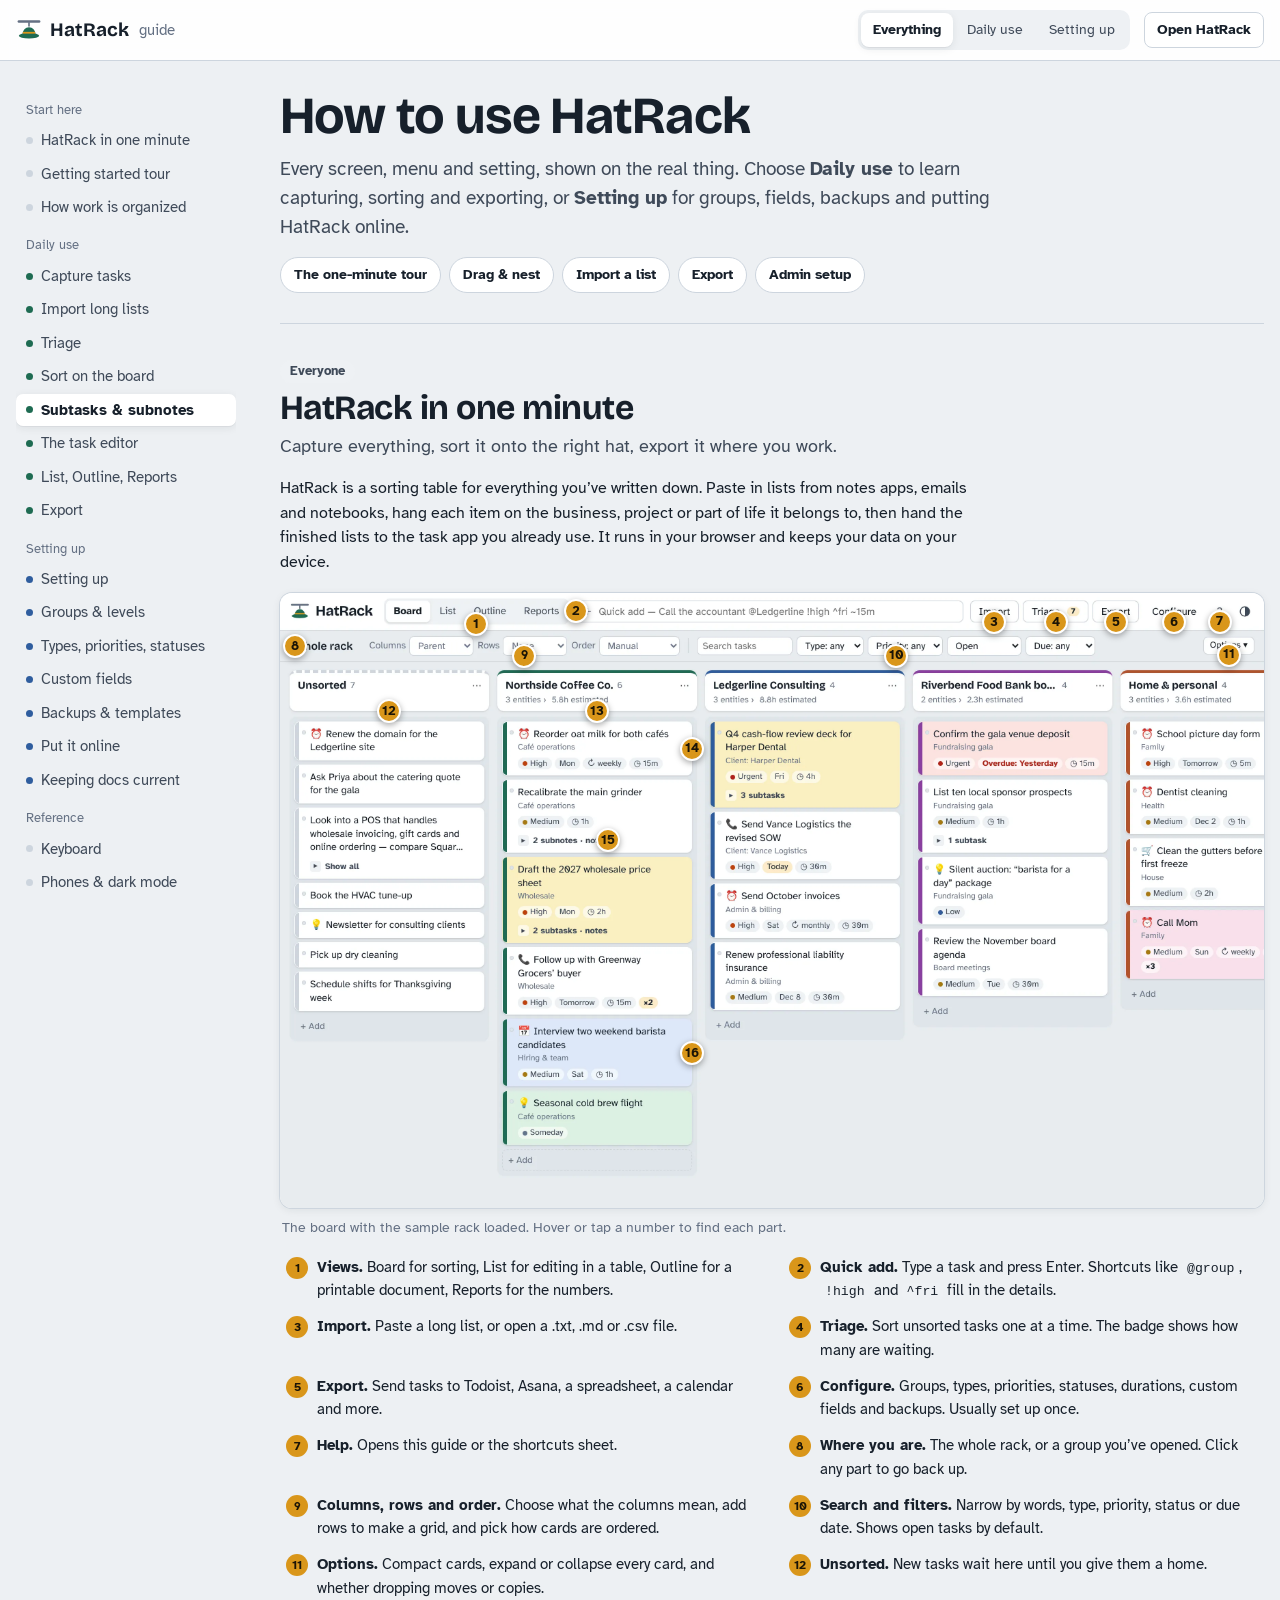
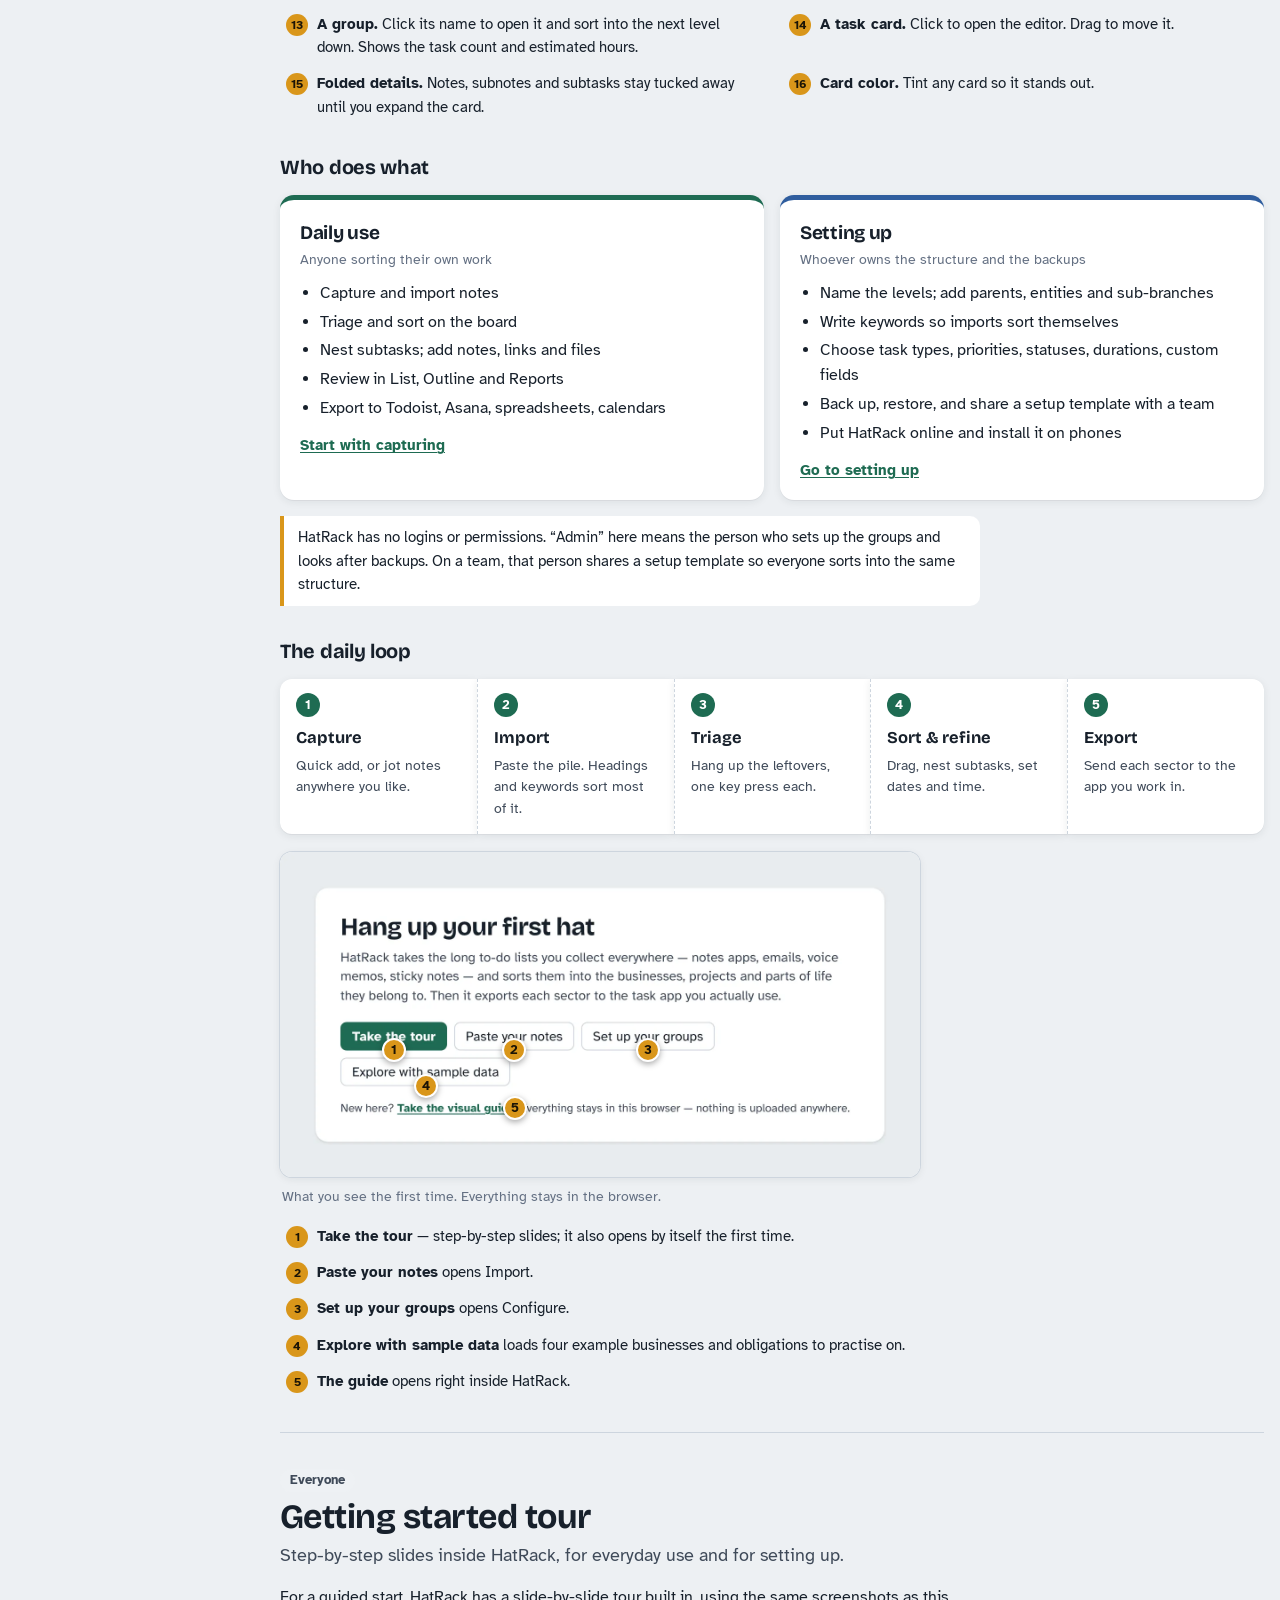
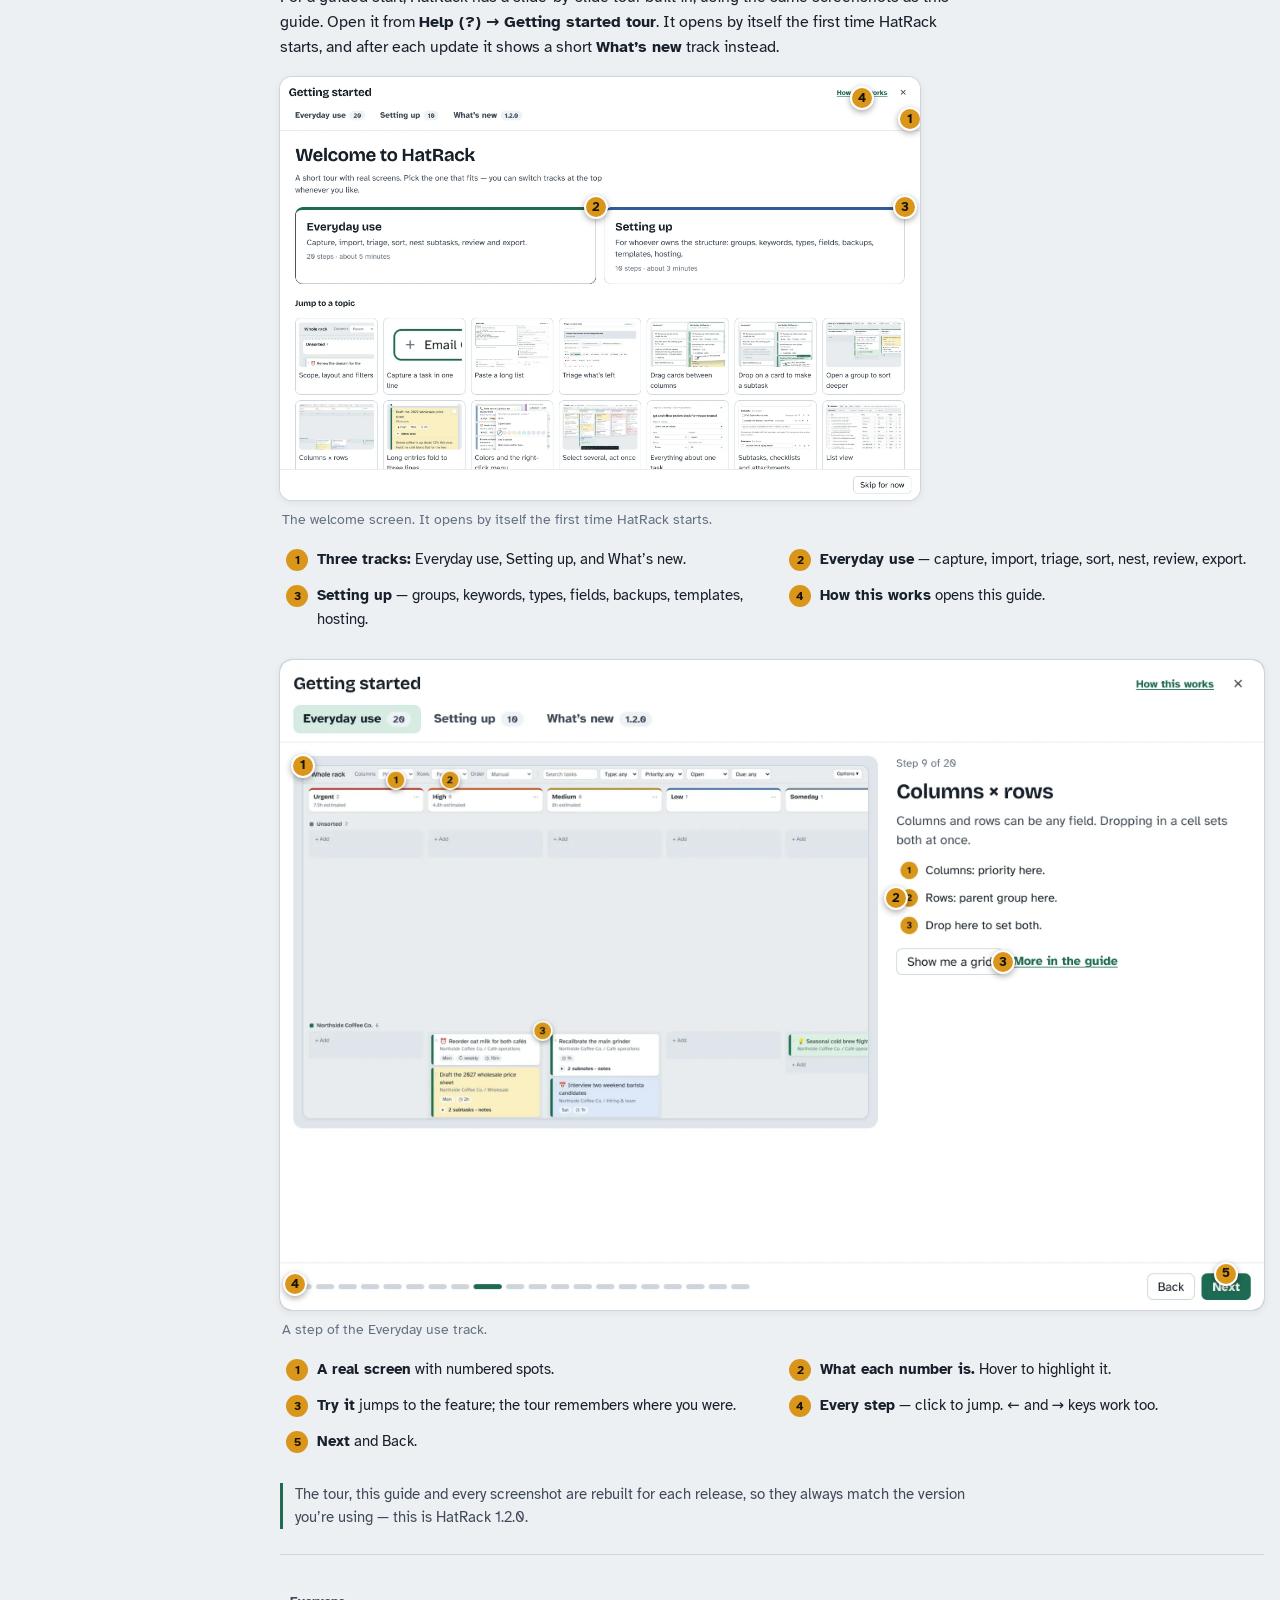
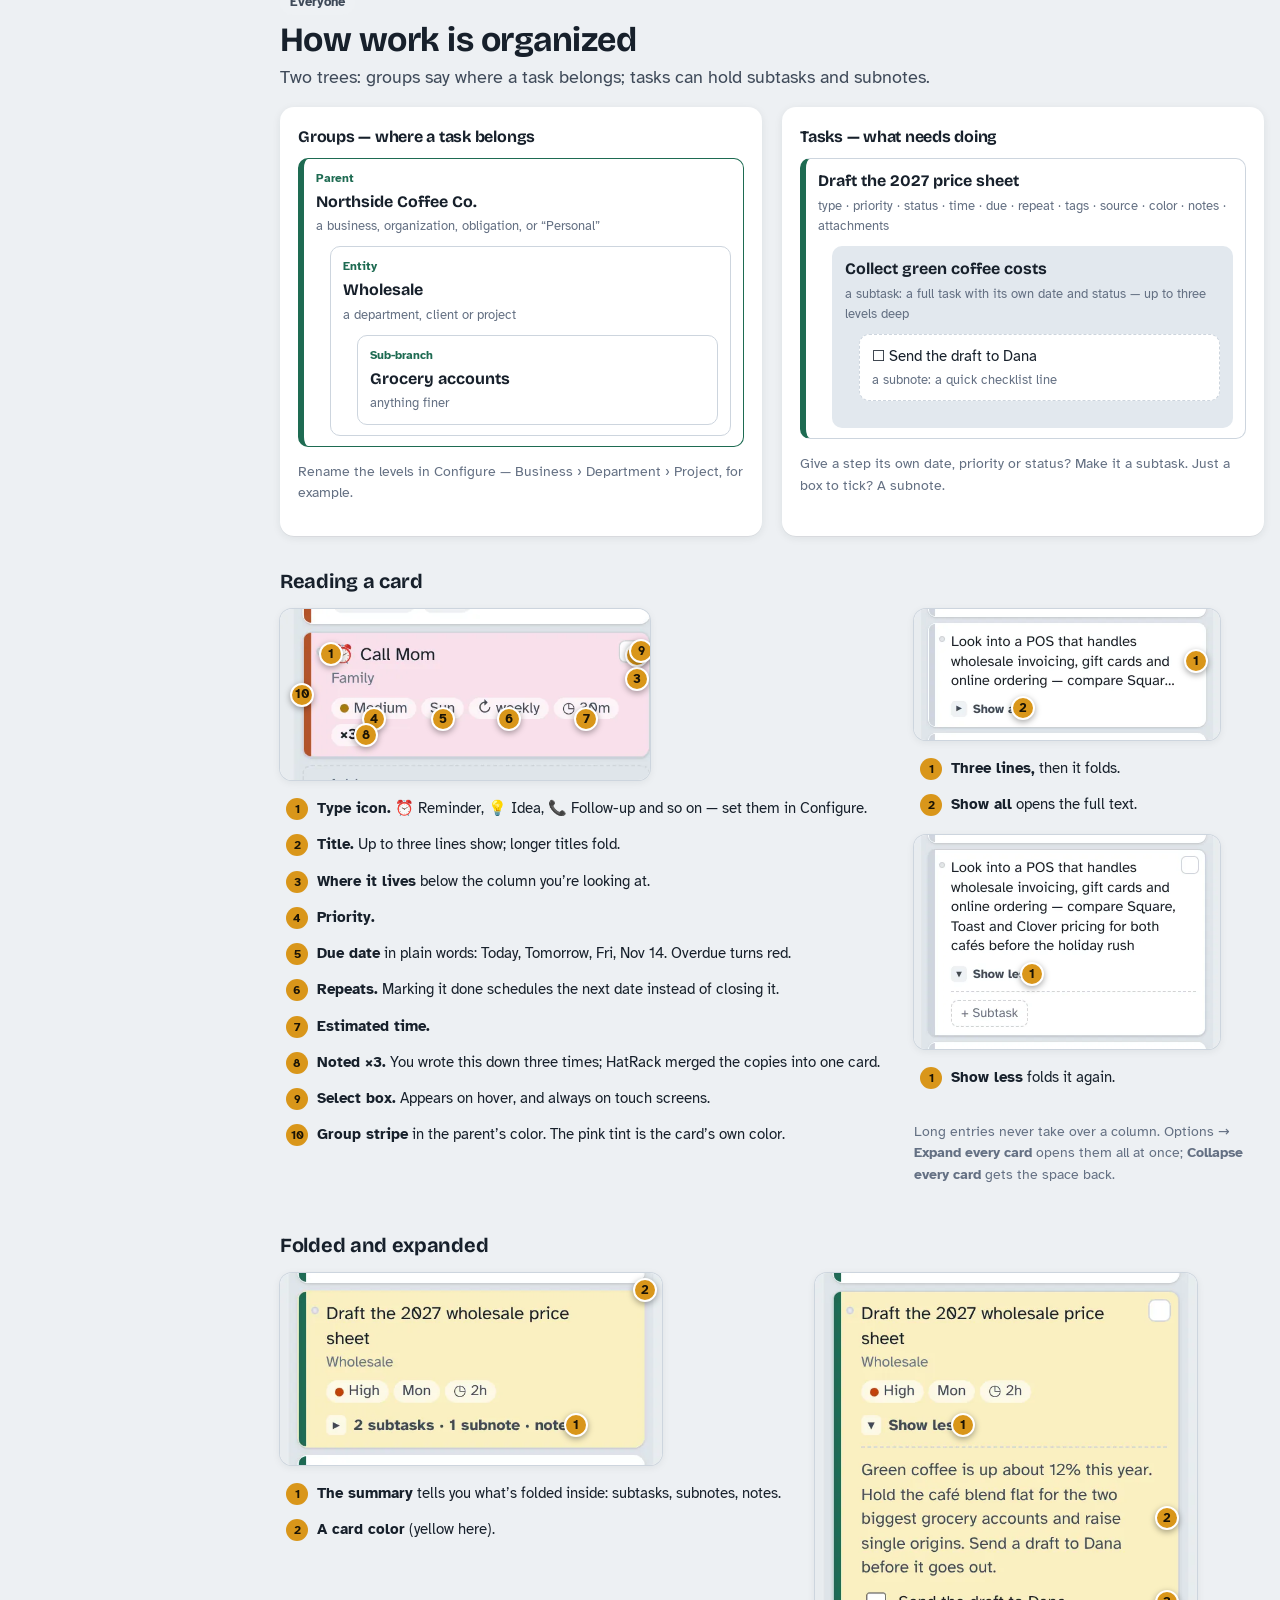
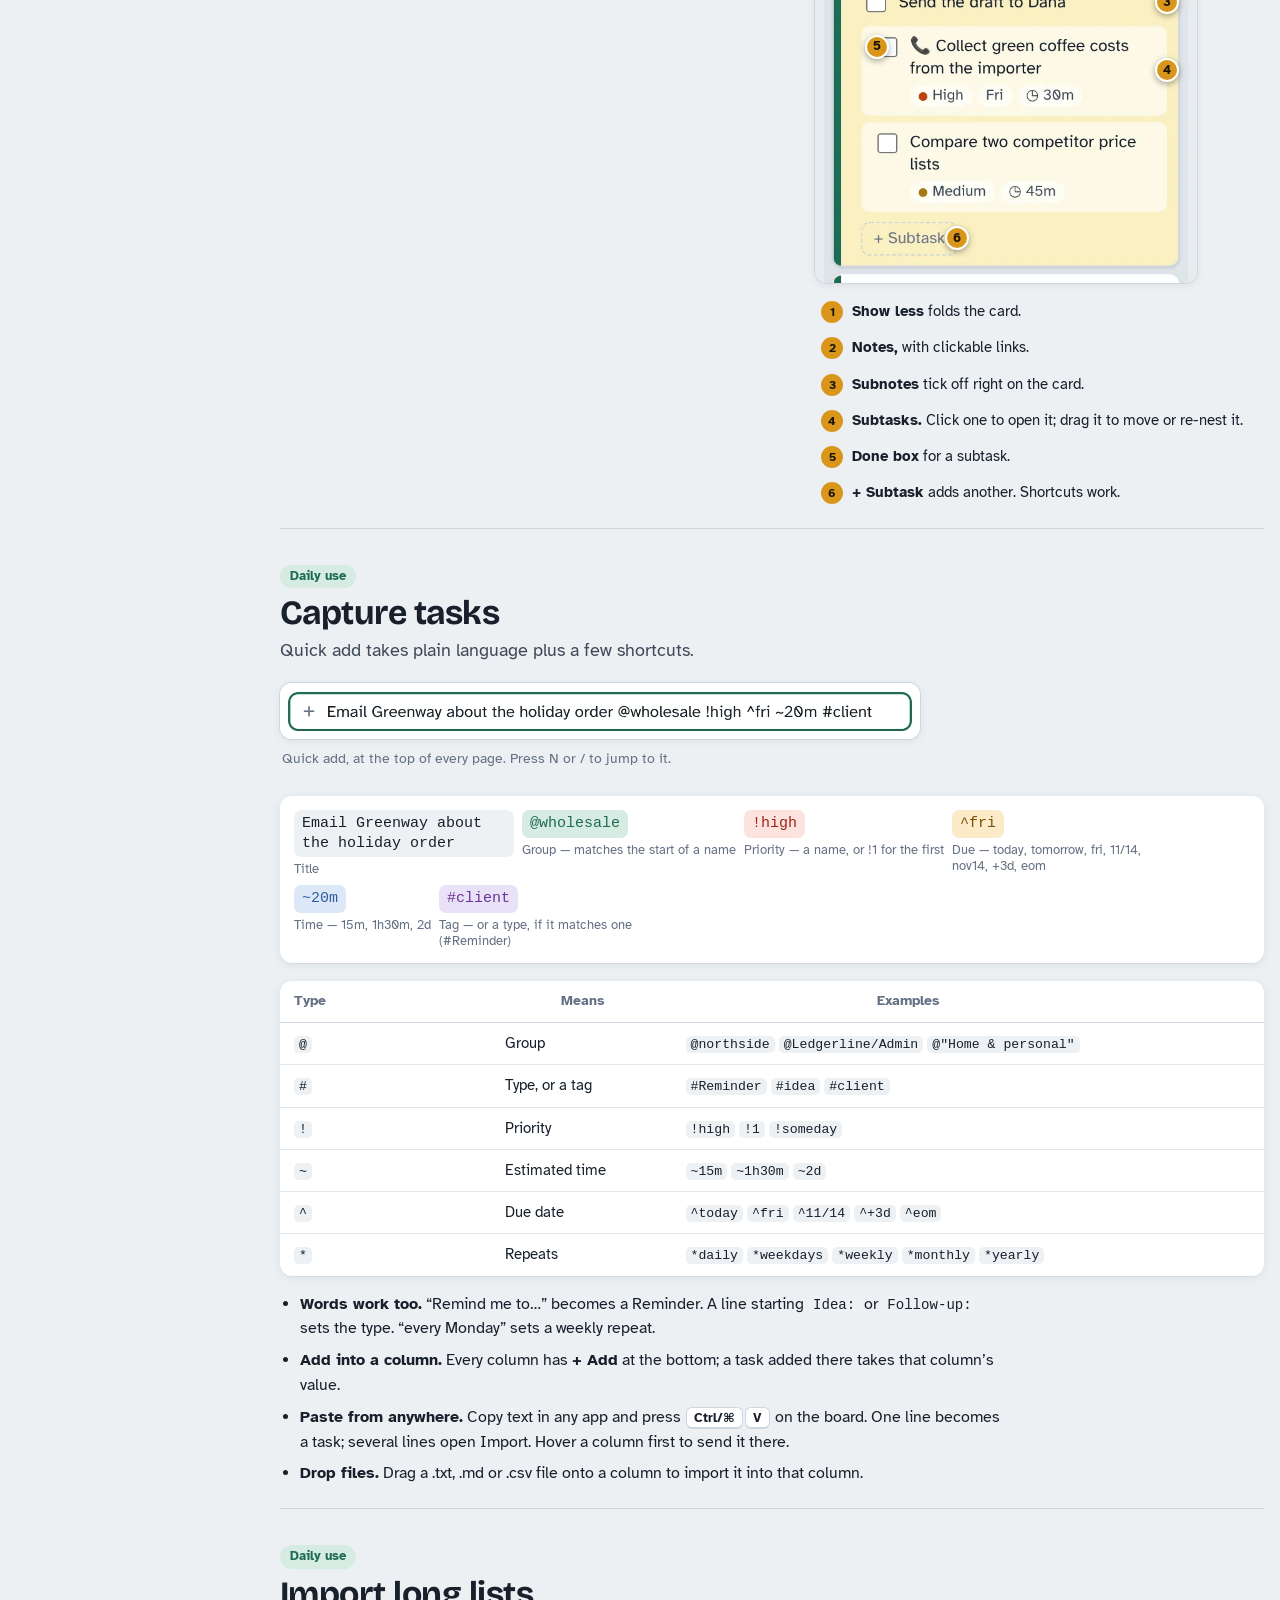
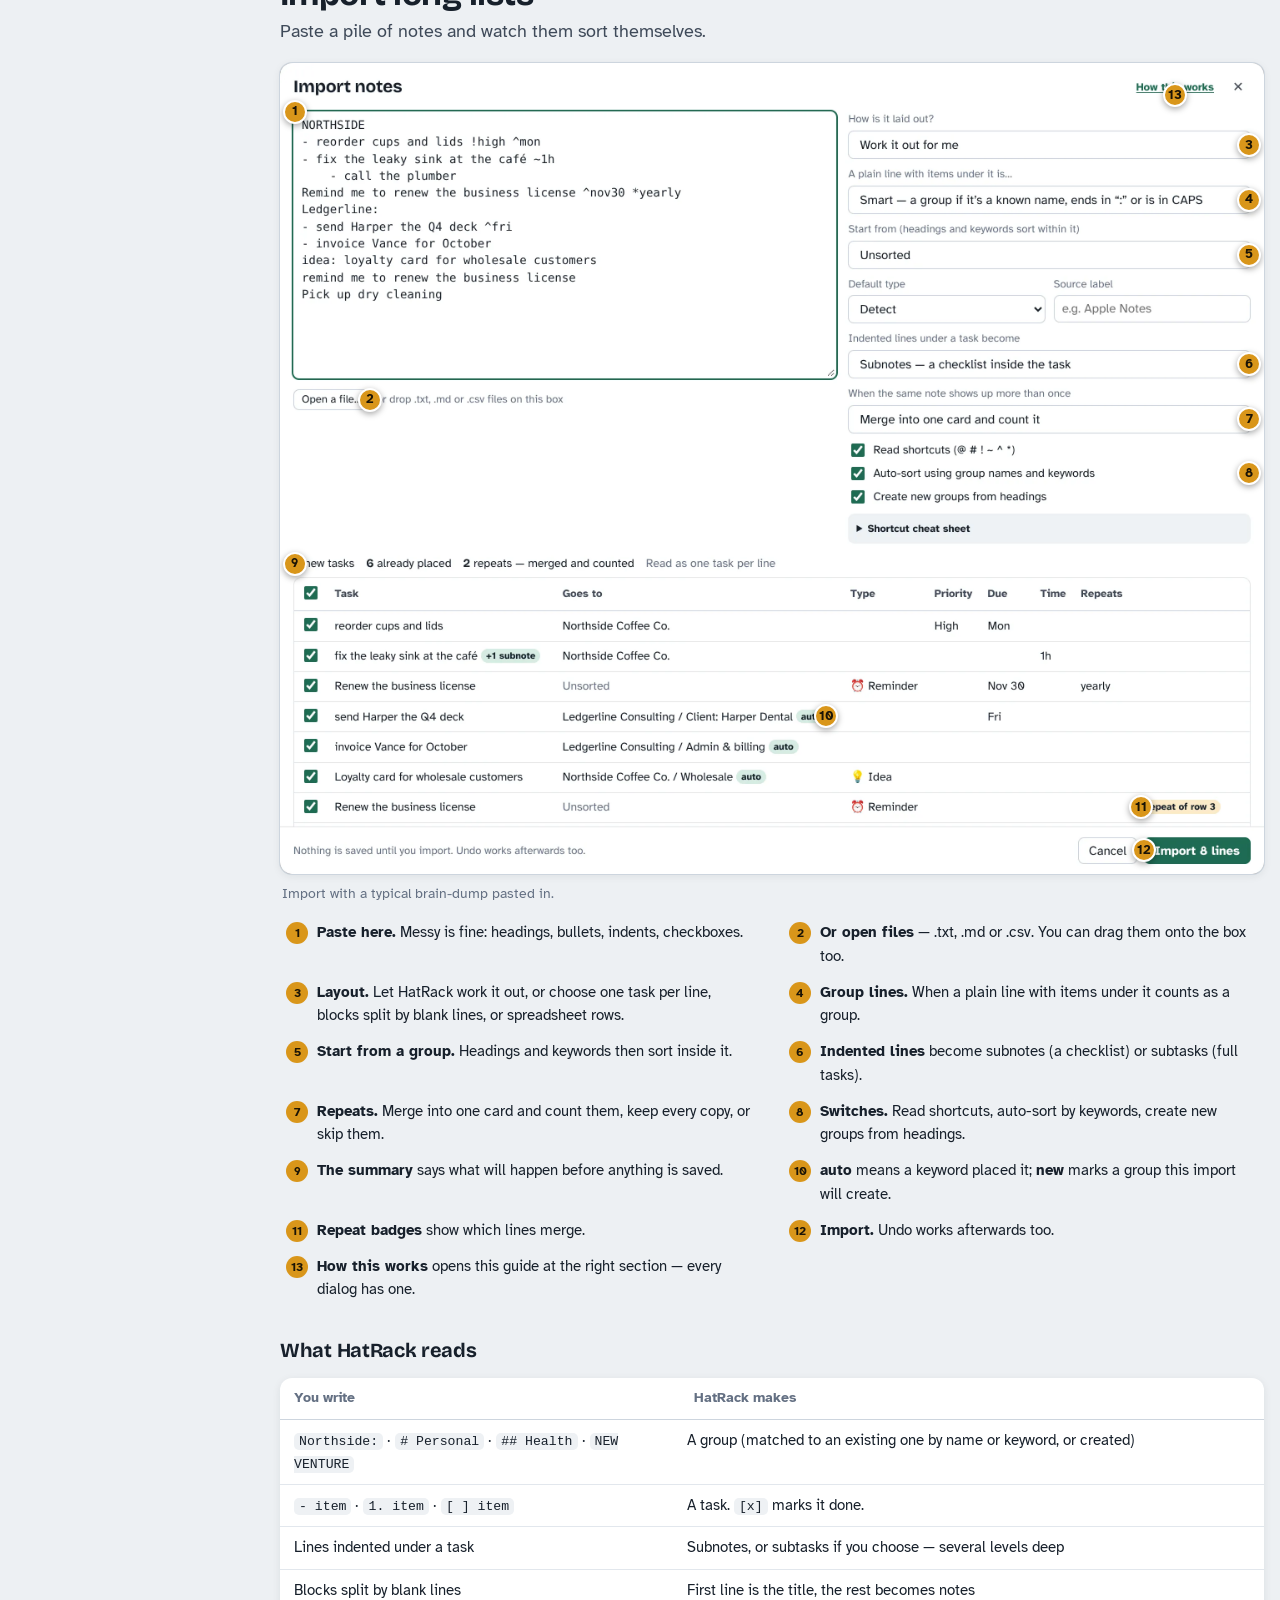
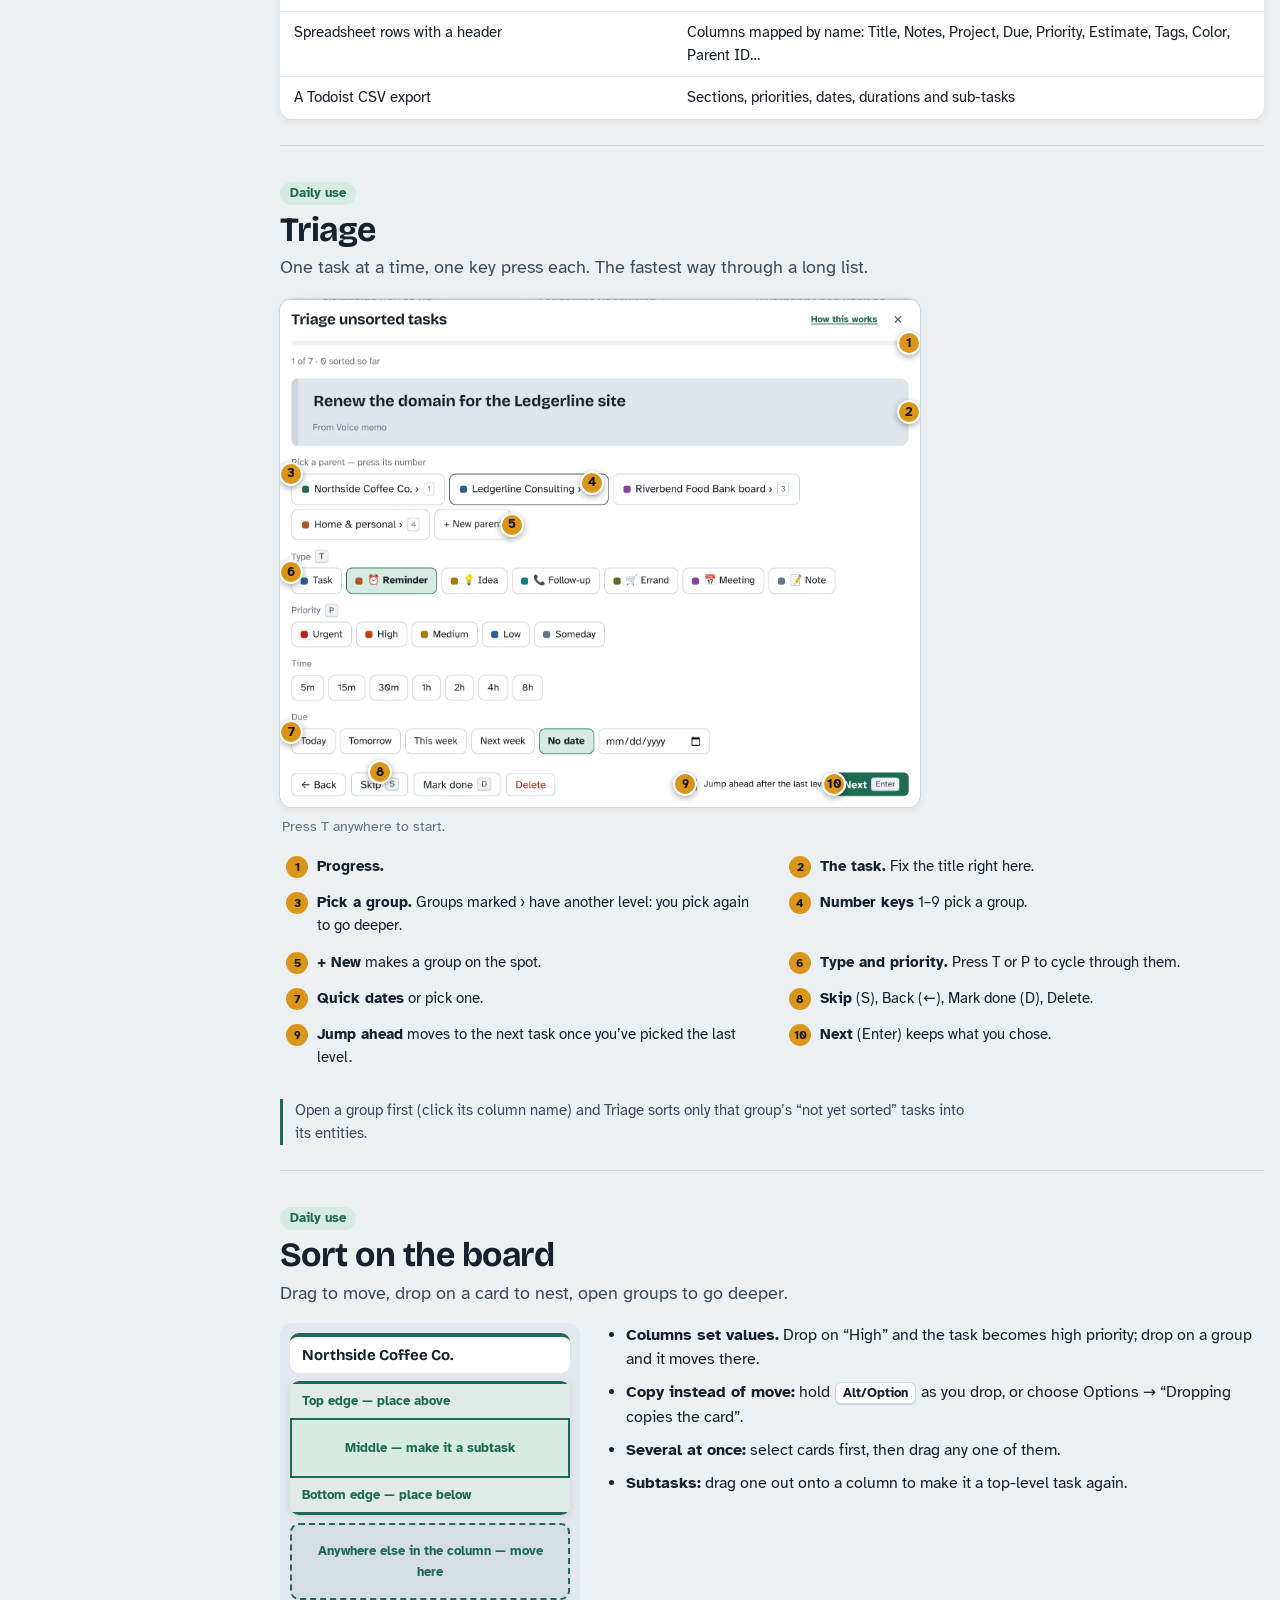
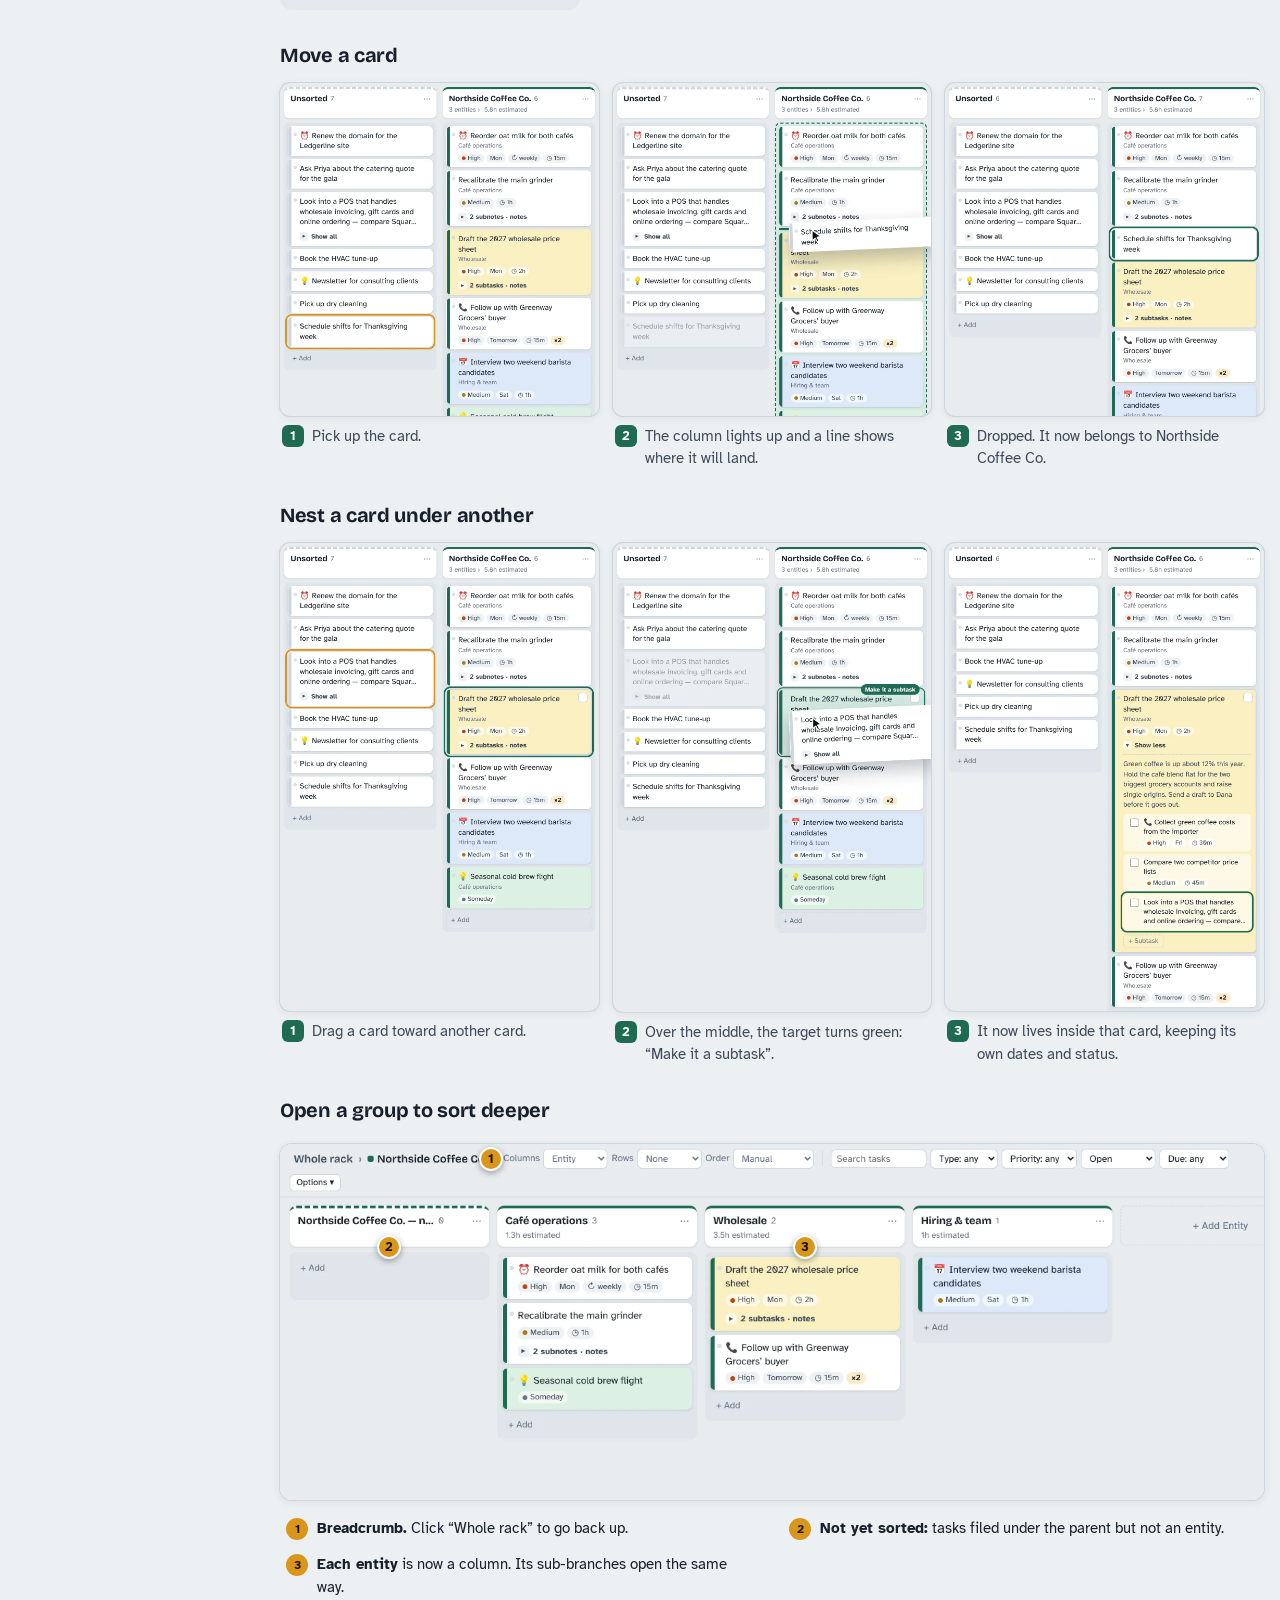
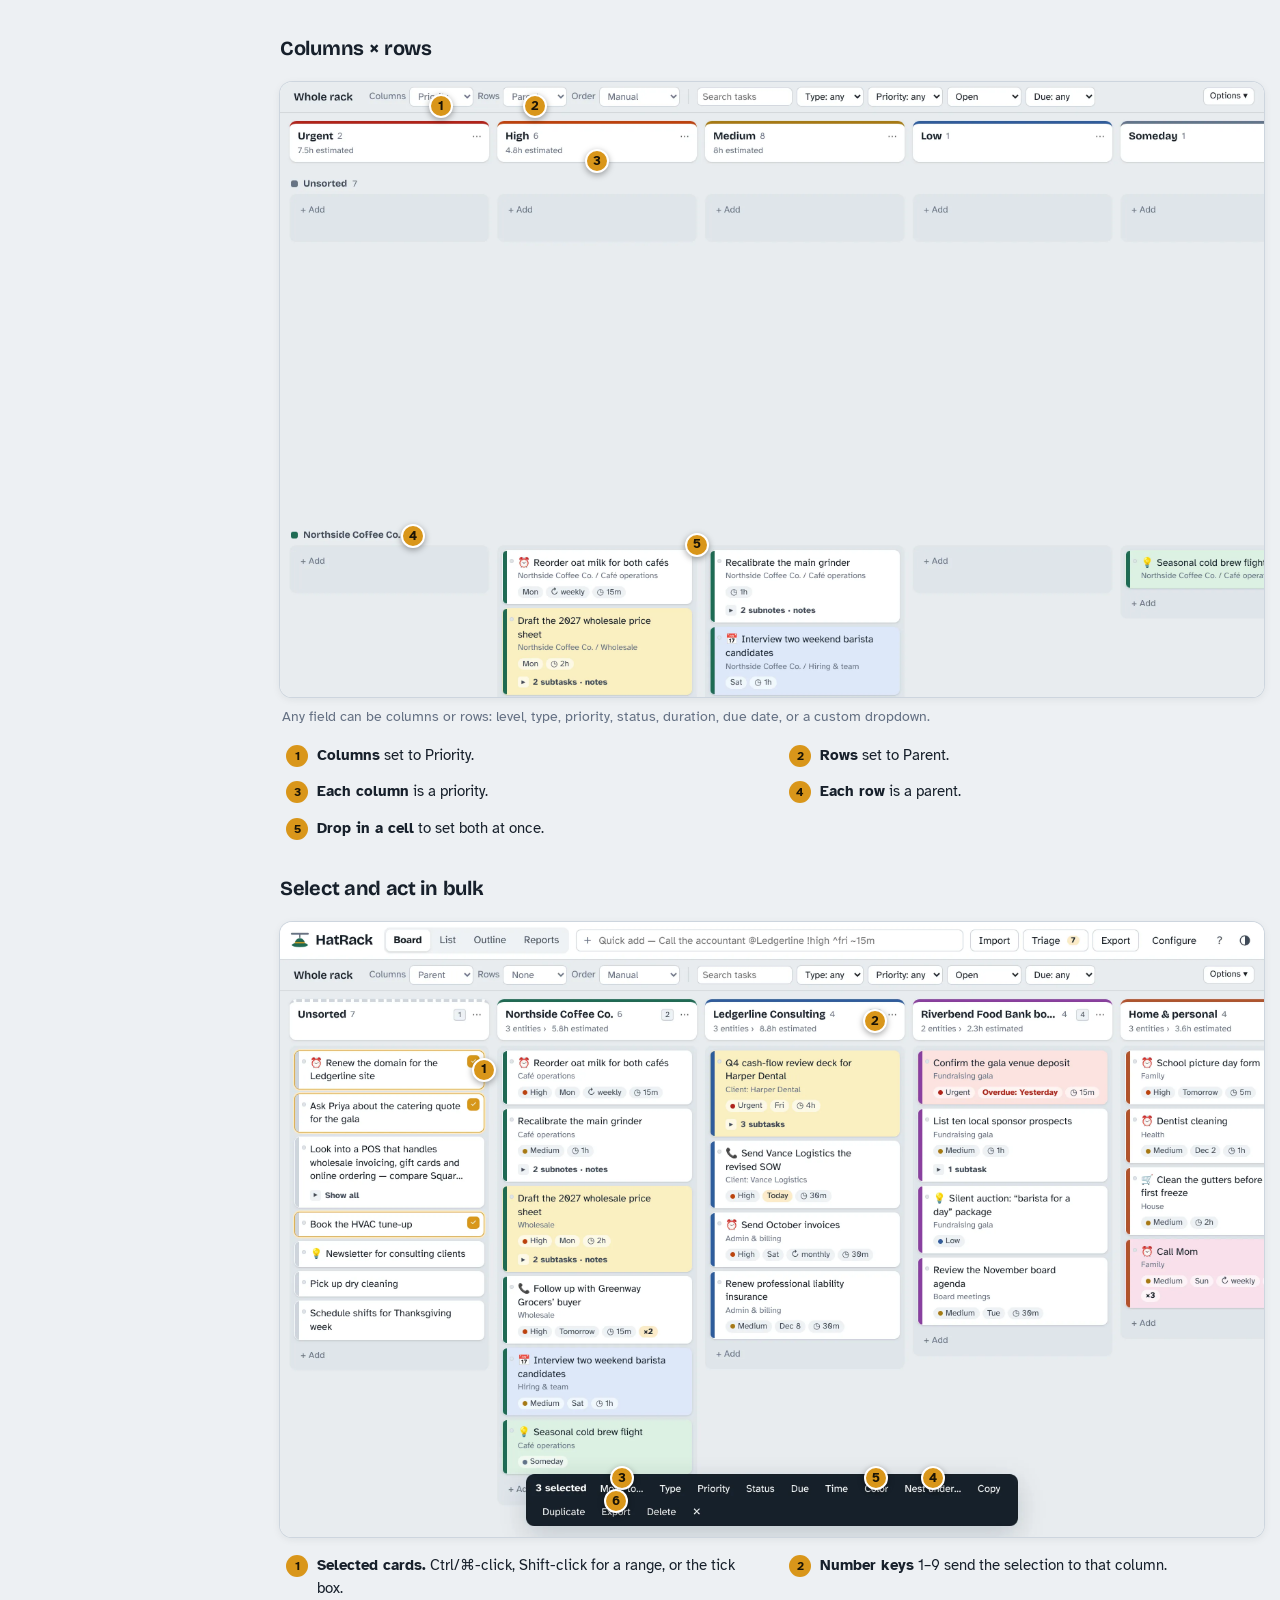
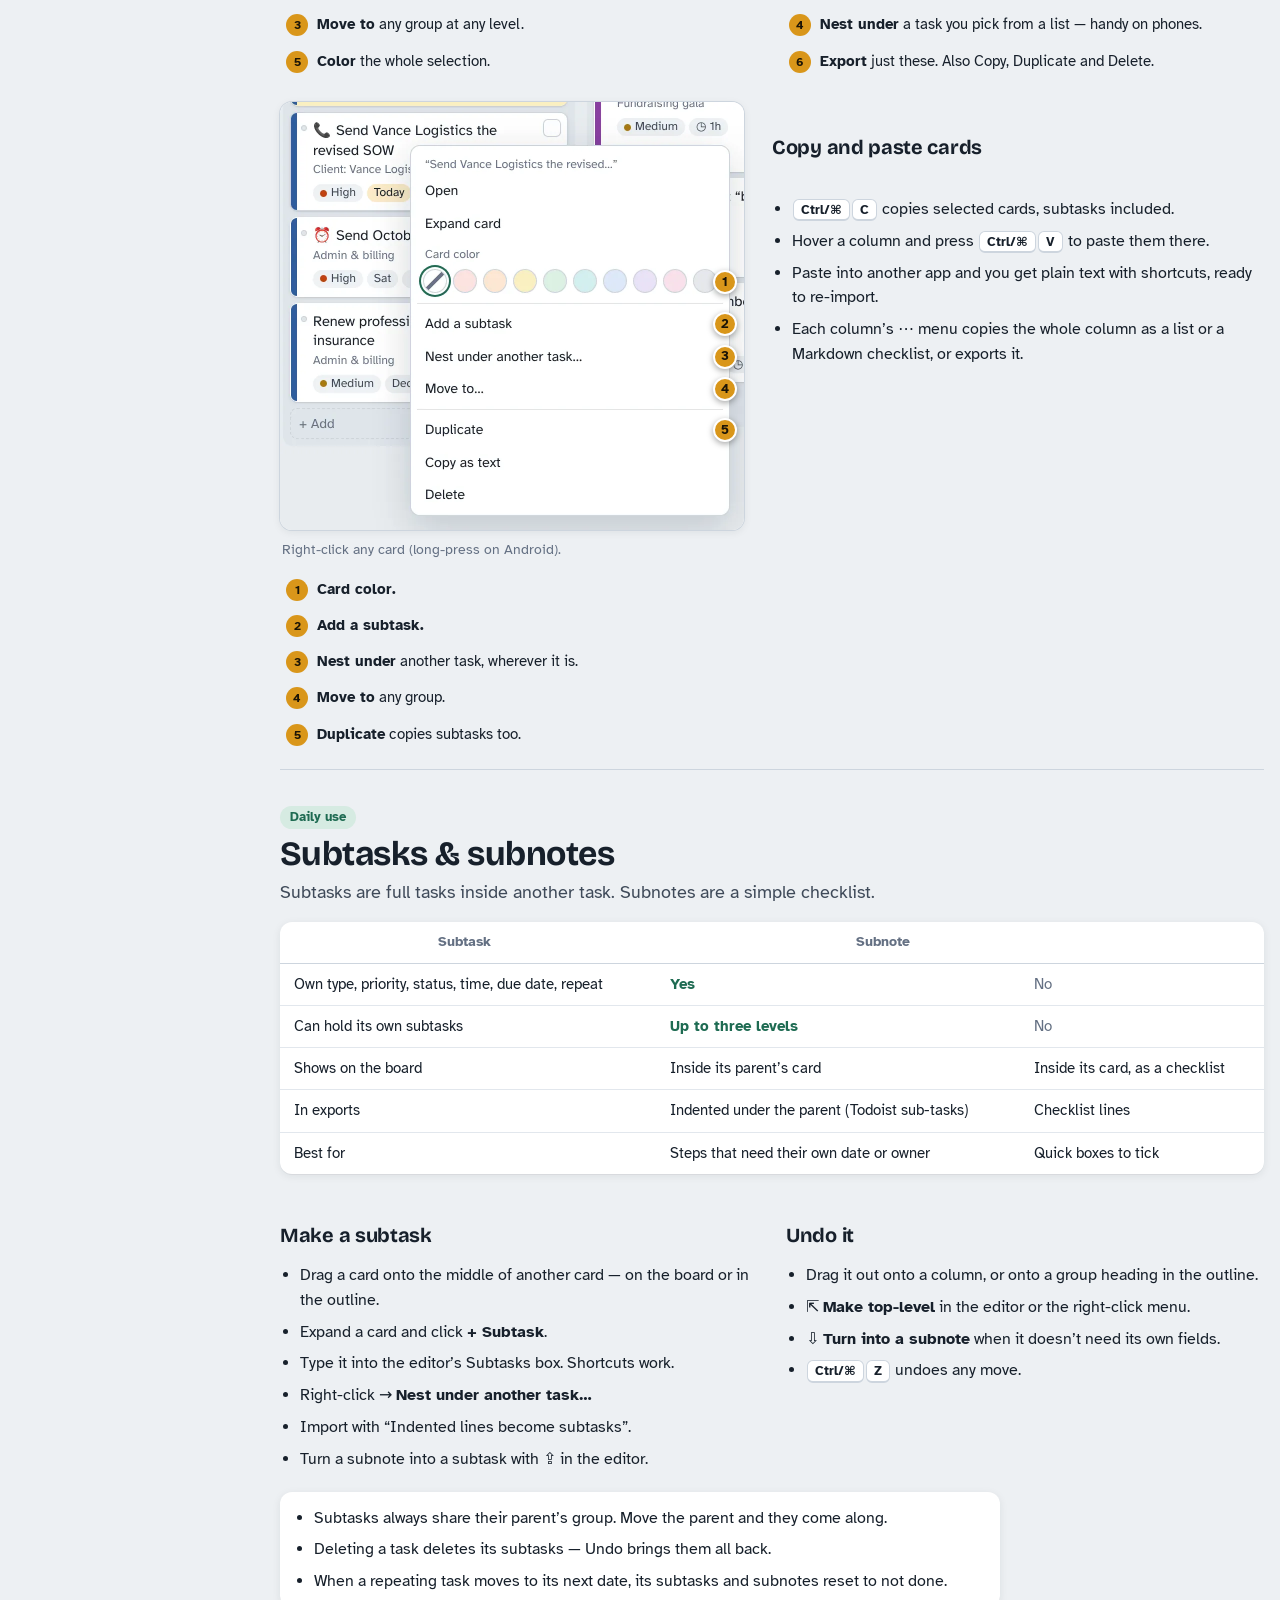
==== guide.html @ 50a28d13 "HatRack 1.2.0 — visual task sorter with built-in tour and guide Single-file app (index.html), illust" ====
<!doctype html>
<html lang="en"><head><meta charset="utf-8"><meta name="viewport" content="width=device-width, initial-scale=1, viewport-fit=cover">
<title>HatRack Guide</title><meta name="description" content="Illustrated guide to HatRack: capturing, importing, sorting, nesting subtasks, exporting, and setting up groups, fields and backups.">
<link rel="icon" href="apple-touch-icon.png"><link rel="apple-touch-icon" href="apple-touch-icon.png"><link rel="preconnect" href="https://fonts.googleapis.com"><link rel="preconnect" href="https://fonts.gstatic.com" crossorigin><link rel="stylesheet" href="https://fonts.googleapis.com/css2?family=Atkinson+Hyperlegible:wght@400;700&family=Bricolage+Grotesque:opsz,wght@12..96,600;12..96,700&display=swap">
<style>
:root{
  --bg:#EDF0F3; --surface:#FFFFFF; --chip:#EEF1F4; --panel:#E2E8EE;
  --ink:#17202B; --ink2:#3F4A59; --muted:#647083; --line:#CDD5DE; --line2:#E2E7ED;
  --accent:#1E6B52; --accent-soft:#D6EBE2; --accent-ink:#FFFFFF;
  --pin:#D9961A; --pin-ink:#1B1406; --pin-soft:#FBEBC8;
  --admin:#2F5D9E; --admin-soft:#DCE8F8; --warn-soft:#FBEBC8;
  --shadow:0 1px 0 rgba(23,32,43,.05),0 2px 8px rgba(23,32,43,.08);
  --font-ui:"Atkinson Hyperlegible",system-ui,-apple-system,"Segoe UI",Roboto,sans-serif;
  --font-display:"Bricolage Grotesque","Atkinson Hyperlegible",system-ui,sans-serif;
}
@media (prefers-color-scheme:dark){:root:not([data-theme="light"]){
  --bg:#10151B; --surface:#1A222B; --chip:#25303B; --panel:#212B35;
  --ink:#E5EAF0; --ink2:#B9C3CF; --muted:#8E9AAA; --line:#2E3A47; --line2:#26313C;
  --accent:#47B08A; --accent-soft:#173A2E; --accent-ink:#0B1A14;
  --pin:#E7B040; --pin-ink:#1B1406; --pin-soft:#3A2F14;
  --admin:#7FA8E6; --admin-soft:#1A2B40; --warn-soft:#3A2F14;
  --shadow:0 1px 0 rgba(0,0,0,.3),0 2px 10px rgba(0,0,0,.35); color-scheme:dark}}
:root[data-theme="dark"]{
  --bg:#10151B; --surface:#1A222B; --chip:#25303B; --panel:#212B35;
  --ink:#E5EAF0; --ink2:#B9C3CF; --muted:#8E9AAA; --line:#2E3A47; --line2:#26313C;
  --accent:#47B08A; --accent-soft:#173A2E; --accent-ink:#0B1A14;
  --pin:#E7B040; --pin-ink:#1B1406; --pin-soft:#3A2F14;
  --admin:#7FA8E6; --admin-soft:#1A2B40; --warn-soft:#3A2F14;
  --shadow:0 1px 0 rgba(0,0,0,.3),0 2px 10px rgba(0,0,0,.35); color-scheme:dark}
*,*::before,*::after{box-sizing:border-box}
html{scroll-behavior:smooth;scroll-padding-top:76px}
@media (prefers-reduced-motion:reduce){html{scroll-behavior:auto}*{transition:none!important}}
body{margin:0;background:var(--bg);color:var(--ink);font:16px/1.55 var(--font-ui);-webkit-font-smoothing:antialiased}
a{color:var(--accent);text-underline-offset:2px}
code{font:.88em/1.3 ui-monospace,SFMono-Regular,Menlo,Consolas,monospace;background:var(--chip);border-radius:5px;padding:1px 5px}
kbd{display:inline-block;font:600 12.5px/1 var(--font-ui);padding:4px 7px 3px;border:1px solid var(--line);border-bottom-width:2px;border-radius:6px;background:var(--surface);color:var(--ink);margin:0 1px;white-space:nowrap}
h1,h2,h3,h4{font-family:var(--font-display);letter-spacing:-.015em;text-wrap:balance;margin:0}
.muted{color:var(--muted)} .sm{font-size:14px}
/* header */
.top{position:sticky;top:env(safe-area-inset-top,0px);z-index:20;background:color-mix(in srgb,var(--surface) 92%,transparent);backdrop-filter:blur(8px);border-bottom:1px solid var(--line)}
body::before{content:"";position:fixed;inset:0 0 auto;height:env(safe-area-inset-top,0px);z-index:21;background:var(--surface)}
.top-in{max-width:1280px;margin:0 auto;display:flex;align-items:center;gap:14px;flex-wrap:wrap;padding-block:10px;padding-left:max(16px,env(safe-area-inset-left,0px));padding-right:max(16px,env(safe-area-inset-right,0px))}
.brand{display:flex;align-items:center;gap:8px;font:700 19px/1 var(--font-display);color:var(--ink);text-decoration:none}
.brand small{font:400 15px var(--font-ui);color:var(--muted);margin-left:2px}
.seg{display:inline-flex;background:var(--chip);border-radius:10px;padding:3px;gap:2px;margin-left:auto}
.seg button{border:0;background:transparent;font:inherit;font-size:14px;padding:6px 12px;border-radius:8px;color:var(--ink2);cursor:pointer}
.seg button[aria-pressed="true"]{background:var(--surface);color:var(--ink);font-weight:700;box-shadow:var(--shadow)}
.open-app{font-size:14px;font-weight:700;text-decoration:none;border:1px solid var(--line);border-radius:8px;padding:6px 12px;background:var(--surface);color:var(--ink)}
body.embed .open-app{display:none}
/* layout */
.wrap{max-width:1280px;margin:0 auto;display:grid;grid-template-columns:220px minmax(0,1fr);gap:44px;padding-block:28px 80px;padding-left:max(16px,env(safe-area-inset-left,0px));padding-right:max(16px,env(safe-area-inset-right,0px))}
nav.toc{position:sticky;top:84px;align-self:start;max-height:calc(100vh - 100px);overflow:auto;font-size:14.5px}
nav.toc ol{list-style:none;margin:0;padding:0;display:flex;flex-direction:column;gap:1px}
nav.toc a{display:flex;gap:8px;align-items:center;padding:5px 10px;border-radius:7px;color:var(--ink2);text-decoration:none}
nav.toc a:hover{background:var(--chip);color:var(--ink)}
nav.toc a.on{background:var(--surface);color:var(--ink);font-weight:700;box-shadow:var(--shadow)}
nav.toc .dot{width:7px;height:7px;border-radius:50%;background:var(--line);flex:none}
nav.toc [data-role="user"] .dot{background:var(--accent)} nav.toc [data-role="admin"] .dot{background:var(--admin)}
nav.toc .grp{font-size:12.5px;color:var(--muted);padding:12px 10px 3px}
.toc-m{display:none}
main{min-width:0}
.hero{margin:0 0 30px}
.hero h1{font-size:clamp(34px,5vw,52px);line-height:1.05;margin:0 0 12px}
.hero p{font-size:18.5px;color:var(--ink2);max-width:62ch;margin:0 0 16px}
.jump{display:flex;flex-wrap:wrap;gap:8px}
.jump a{font-size:14px;font-weight:700;text-decoration:none;background:var(--surface);border:1px solid var(--line);border-radius:999px;padding:6px 13px;color:var(--ink)}
.jump a:hover{border-color:var(--accent)}
/* sections */
.sec{padding:34px 0 10px;border-top:1px solid var(--line)}
.sec-h{margin-bottom:16px}
.sec h2{font-size:clamp(26px,3.2vw,34px);line-height:1.1;margin:6px 0 6px}
.sec h3{font-size:20px;margin:30px 0 12px}
.sec h4{font-size:16px;margin:0 0 8px}
.lede{font-size:17.5px;color:var(--ink2);margin:0;max-width:62ch}
.sec>p,.stack>p,.sec .note,.tip-line{max-width:70ch}
.role-tag{display:inline-block;font-size:12.5px;font-weight:700;border-radius:999px;padding:2px 10px}
.role-tag.user{background:var(--accent-soft);color:var(--accent)} .role-tag.admin{background:var(--admin-soft);color:var(--admin)} .role-tag.all{background:var(--chip);color:var(--ink2)}
body[data-role="user"] [data-role="admin"],body[data-role="admin"] [data-role="user"]{display:none!important}
/* annotated screenshot */
.shot{margin:18px 0 26px}
.frame{position:relative;width:100%;border-radius:12px;overflow:hidden;box-shadow:0 0 0 1px var(--line),var(--shadow);background:var(--surface);cursor:zoom-in}
.frame img{display:block;width:100%;height:auto}
.pin{position:absolute;transform:translate(-50%,-50%);width:24px;height:24px;border-radius:50%;border:2px solid #fff;background:var(--pin);color:var(--pin-ink);font:700 12.5px/1 var(--font-ui);display:grid;place-items:center;padding:0;cursor:pointer;box-shadow:0 2px 6px rgba(0,0,0,.35);transition:transform .12s;z-index:2}
.pin.on,.pin:hover,.pin:focus-visible{transform:translate(-50%,-50%) scale(1.25);z-index:3;outline:none}
.hlbox{position:absolute;border:2.5px solid var(--pin);border-radius:6px;background:rgba(217,150,26,.12);opacity:0;transition:opacity .12s;pointer-events:none;z-index:1}
.hlbox.on{opacity:1}
.shot figcaption{font-size:14px;color:var(--muted);margin:9px 2px 0}
.legend{list-style:none;margin:14px 0 0;padding:0;display:grid;gap:7px 22px;font-size:15px}
.legend.c2{grid-template-columns:repeat(2,minmax(0,1fr))}
.legend li{display:flex;gap:9px;align-items:flex-start;padding:3px 6px;border-radius:8px;cursor:default}
.legend li.on{background:var(--pin-soft)}
.legend .num{flex:none;width:22px;height:22px;border-radius:50%;background:var(--pin);color:var(--pin-ink);font:700 12px/22px var(--font-ui);text-align:center;margin-top:1px}
.legend b{font-weight:700}
.shot.mid .frame{max-width:min(100%,640px)!important}
.shot.tiny{margin:0}
.shot.phone .frame{max-width:300px!important}
/* filmstrip */
.strip{list-style:none;margin:8px 0 18px;padding:0;display:grid;grid-template-columns:repeat(3,minmax(0,1fr));gap:14px}
.strip li{min-width:0}
.strip img{display:block;width:100%;height:auto;border-radius:10px;box-shadow:0 0 0 1px var(--line),var(--shadow);background:var(--surface);cursor:zoom-in}
.strip p{font-size:14.5px;margin:9px 2px 0;display:flex;gap:8px;align-items:flex-start;color:var(--ink2)}
.step{flex:none;width:22px;height:22px;border-radius:6px;background:var(--accent);color:var(--accent-ink);font:700 12.5px/22px var(--font-ui);text-align:center}
/* layout helpers */
.pair{display:grid;grid-template-columns:minmax(0,auto) minmax(0,1fr);gap:28px;align-items:start;margin:10px 0}
.pair.wide-left{grid-template-columns:minmax(0,520px) minmax(0,1fr)}
.pair .shot{margin:0}
.stack{display:flex;flex-direction:column;gap:14px;min-width:0}
.duo{display:flex;gap:16px;align-items:flex-start;flex-wrap:wrap}
.cols2{display:grid;grid-template-columns:1fr 1fr;gap:28px}
/* roles & loop */
.roles{display:grid;grid-template-columns:1fr 1fr;gap:16px}
.role{background:var(--surface);border-radius:14px;padding:18px 20px;box-shadow:var(--shadow);border-top:5px solid var(--accent)}
.role.admin{border-top-color:var(--admin)}
.role h4{font-size:19px;margin:0}
.role p{margin:2px 0 10px;font-size:14px}
.role ul{margin:0 0 12px;padding-left:20px;display:flex;flex-direction:column;gap:4px}
.go{font-weight:700;font-size:14.5px}
.note{background:var(--surface);border-left:4px solid var(--pin);border-radius:0 10px 10px 0;padding:10px 14px;font-size:15px;margin:16px 0}
.warn{background:var(--warn-soft);border-radius:10px;padding:12px 16px;font-size:15px;margin:18px 0}
.loop{list-style:none;counter-reset:s;margin:0 0 18px;padding:0;display:grid;grid-template-columns:repeat(5,minmax(0,1fr));gap:0}
.loop li{counter-increment:s;position:relative;background:var(--surface);padding:14px 14px 14px 16px;box-shadow:var(--shadow);display:flex;flex-direction:column;gap:4px}
.loop li:first-child{border-radius:12px 0 0 12px} .loop li:last-child{border-radius:0 12px 12px 0}
.loop li+li{border-left:1px dashed var(--line)}
.loop li::before{content:counter(s);width:24px;height:24px;border-radius:50%;background:var(--accent);color:var(--accent-ink);font:700 12.5px/24px var(--font-ui);text-align:center;margin-bottom:4px}
.loop b{font-family:var(--font-display);font-size:16.5px}
.loop span{font-size:14px;color:var(--ink2)}
/* concept tree */
.tree{display:grid;grid-template-columns:1fr 1fr;gap:20px;margin:6px 0 10px}
.tree-col{background:var(--surface);border-radius:14px;padding:18px;box-shadow:var(--shadow)}
.lvl,.node{border-radius:10px;padding:10px 12px;margin-top:8px;display:flex;flex-direction:column;gap:2px;border:1.5px solid var(--line)}
.lvl b,.node b{font-family:var(--font-display);font-size:16px}
.lvl small,.node small{color:var(--muted);font-size:13px}
.lname{font-size:12px;font-weight:700;color:var(--accent)}
.lvl.l1{border-color:var(--accent);border-left-width:6px}
.lvl .lvl{margin-left:14px}
.node.task{border-left:6px solid var(--accent)}
.node.sub{margin-left:14px;background:var(--panel);border-color:transparent}
.node.note{margin-left:14px;border-style:dashed;font-size:15px}
/* tokens */
.tokens{display:flex;flex-wrap:wrap;gap:8px;margin:14px 0 18px;background:var(--surface);padding:14px;border-radius:12px;box-shadow:var(--shadow)}
.tok{display:flex;flex-direction:column;gap:4px;max-width:220px}
.tok code{font-size:15px;padding:4px 8px;border-radius:7px;background:var(--chip);align-self:flex-start}
.tok small{font-size:12.5px;color:var(--muted);line-height:1.3}
.tok.at code{background:var(--accent-soft);color:var(--accent)} .tok.bang code{background:#FCE3E0;color:#9F2617} .tok.caret code{background:var(--pin-soft);color:#7A4E07}
.tok.tilde code{background:var(--admin-soft);color:var(--admin)} .tok.hash code{background:#E9E1F7;color:#6B3496}
:root[data-theme="dark"] .tok.bang code{background:#3B2321;color:#F3A397} :root[data-theme="dark"] .tok.caret code{color:#F1C66E} :root[data-theme="dark"] .tok.hash code{background:#2A2240;color:#C9A6F0}
@media (prefers-color-scheme:dark){:root:not([data-theme="light"]) .tok.bang code{background:#3B2321;color:#F3A397}:root:not([data-theme="light"]) .tok.caret code{color:#F1C66E}:root:not([data-theme="light"]) .tok.hash code{background:#2A2240;color:#C9A6F0}}
/* tables & lists */
.tbl{width:100%;border-collapse:collapse;font-size:15px;background:var(--surface);border-radius:12px;overflow:hidden;box-shadow:var(--shadow);margin:10px 0 16px;display:block;overflow-x:auto}
.tbl thead,.tbl tbody{display:table;width:100%;border-collapse:collapse}
.tbl th{text-align:left;font-size:13.5px;color:var(--muted);font-weight:700;padding:10px 14px;border-bottom:1px solid var(--line)}
.tbl td{padding:9px 14px;border-bottom:1px solid var(--line2);vertical-align:top}
.tbl tr:last-child td{border-bottom:0}
.tbl td:first-child{min-width:150px}
.compare .y{color:var(--accent);font-weight:700} .compare .n{color:var(--muted)}
.tips,.rules,.new{padding-left:20px;margin:8px 0 12px;display:flex;flex-direction:column;gap:7px;max-width:72ch}
.rules{background:var(--surface);border-radius:12px;padding:14px 18px 14px 34px;box-shadow:var(--shadow)}
.tip-line{font-size:15px;color:var(--ink2);border-left:3px solid var(--accent);padding-left:12px}
.checklist{counter-reset:c;list-style:none;padding:0;margin:10px 0;display:flex;flex-direction:column;gap:8px;max-width:72ch}
.checklist li{counter-increment:c;position:relative;padding-left:34px;min-height:24px}
.checklist li::before{content:counter(c);position:absolute;left:0;top:1px;width:22px;height:22px;border-radius:6px;background:var(--admin);color:#fff;font:700 12px/22px var(--font-ui);text-align:center}
/* zones diagram */
.zones{display:grid;grid-template-columns:minmax(0,300px) minmax(0,1fr);gap:28px;align-items:start;margin:4px 0 8px}
.zone-col{background:var(--panel);border-radius:12px;padding:10px;display:flex;flex-direction:column;gap:8px}
.z-colhead{background:var(--surface);border-radius:9px;border-top:4px solid var(--accent);padding:9px 12px;font:700 15px var(--font-display)}
.z-card{background:var(--surface);border-radius:9px;display:flex;flex-direction:column;overflow:hidden;box-shadow:var(--shadow)}
.z-band{font-size:13px;font-weight:700;padding:7px 12px}
.z-band.top,.z-band.bot{background:color-mix(in srgb,var(--accent) 14%,var(--surface));color:var(--accent);border-style:solid;border-color:var(--accent);border-width:3px 0 0}
.z-band.bot{border-width:0 0 3px}
.z-band.mid{padding:20px 12px;background:var(--accent-soft);color:var(--accent);outline:2px solid var(--accent);outline-offset:-2px;text-align:center}
.z-gap{border:2px dashed var(--accent);border-radius:9px;padding:16px 12px;font-size:13px;font-weight:700;color:var(--accent);text-align:center;background:color-mix(in srgb,var(--accent) 7%,transparent)}
.z-notes{margin:0;padding-left:18px;display:flex;flex-direction:column;gap:9px;font-size:15.5px}
/* data flows */
.flows{display:grid;grid-template-columns:repeat(2,minmax(0,1fr));gap:14px;min-width:0}
.flow{background:var(--surface);border-radius:12px;padding:14px 16px;box-shadow:var(--shadow)}
.fl{display:flex;flex-wrap:wrap;align-items:center;gap:6px;font-size:14px;margin:6px 0}
.fl .box{background:var(--chip);border-radius:8px;padding:6px 10px;font-weight:700}
.fl .box.file{background:var(--pin-soft);font-family:ui-monospace,Menlo,Consolas,monospace;font-size:13px}
.fl .box.admin{background:var(--admin-soft);color:var(--admin)}
.fl .arr{color:var(--muted);font-size:13px}
.fl .arr::after{content:" →"}
.files{list-style:none;margin:0;padding:0;display:flex;flex-direction:column;gap:6px;font-size:15px}
.files li{display:flex;gap:10px;align-items:baseline;flex-wrap:wrap}
.files span{color:var(--muted);font-size:14px}
.install{display:flex;gap:18px;align-items:center;background:var(--surface);border-radius:14px;padding:16px 18px;box-shadow:var(--shadow);margin:20px 0}
.install img{border-radius:20px;flex:none;box-shadow:var(--shadow)}
.install h3{margin:0 0 6px}
.install p{margin:4px 0}
/* keys & faq */
.keys{display:grid;grid-template-columns:repeat(3,minmax(0,1fr));gap:16px}
.keys>div{background:var(--surface);border-radius:12px;padding:14px 16px;box-shadow:var(--shadow)}
.keys dl{display:grid;grid-template-columns:auto 1fr;gap:7px 12px;margin:0;font-size:14.5px;align-items:center}
.keys dt{white-space:nowrap} .keys dd{margin:0;color:var(--ink2)}
.faq{display:flex;flex-direction:column;gap:8px;max-width:76ch}
.faq details{background:var(--surface);border-radius:10px;padding:11px 16px;box-shadow:var(--shadow)}
.faq summary{cursor:pointer;font-weight:700}
.faq p{margin:8px 0 2px;color:var(--ink2)}
:focus-visible{outline:2px solid var(--accent);outline-offset:2px}
/* zoom */
.zoom{position:fixed;inset:0;z-index:50;background:rgba(10,14,20,.86);display:flex;align-items:flex-start;justify-content:center;overflow:auto;padding:max(20px,env(safe-area-inset-top,0px)) 16px 20px;cursor:zoom-out}
.zoom img{max-width:min(100%,1600px);height:auto;border-radius:10px;background:#fff}
/* responsive */
@media (max-width:1000px){
  .wrap{grid-template-columns:1fr;gap:0}
  nav.toc{display:none}
  .toc-m{display:block;margin:0 0 18px}
  .toc-m summary{cursor:pointer;font-weight:700;background:var(--surface);border-radius:10px;padding:10px 14px;box-shadow:var(--shadow)}
  .toc-m ol{list-style:none;padding:8px 4px;margin:0;columns:2;font-size:15px}
  .toc-m a{display:block;padding:4px 8px;text-decoration:none;color:var(--ink2)}
  .pair,.pair.wide-left,.zones{grid-template-columns:1fr}
  .loop{grid-template-columns:1fr}
  .loop li,.loop li:first-child,.loop li:last-child{border-radius:0}
  .loop li:first-child{border-radius:12px 12px 0 0} .loop li:last-child{border-radius:0 0 12px 12px}
  .loop li+li{border-left:0;border-top:1px dashed var(--line)}
}
@media (max-width:720px){
  .legend.c2,.roles,.tree,.cols2,.keys,.strip,.flows{grid-template-columns:1fr}
  .pin{width:20px;height:20px;font-size:11px;border-width:1.5px}
  .seg{margin-left:0;order:3;width:100%}
  .seg button{flex:1}
  .top-in{gap:10px}
  .toc-m ol{columns:1}
  .install{flex-direction:column;align-items:flex-start}
}
</style></head>
<body data-role="all"><header class="top"><div class="top-in">
  <a class="brand" href="#start"><svg viewBox="0 0 32 32" width="26" height="26" aria-hidden="true"><rect x="2" y="4" width="28" height="3" rx="1.5" fill="var(--muted)"/><path d="M16 7v4" stroke="var(--muted)" stroke-width="2" stroke-linecap="round"/><path d="M8 22c0-6 3.6-9.5 8-9.5s8 3.5 8 9.5z" fill="var(--accent)"/><ellipse cx="16" cy="23" rx="12.5" ry="3.4" fill="var(--accent)"/><path d="M8.4 19.4h15.2" stroke="var(--pin)" stroke-width="2.2"/></svg>HatRack <small>guide</small></a>
  <div class="seg" role="group" aria-label="Show sections for">
    <button type="button" data-setrole="all" aria-pressed="true">Everything</button>
    <button type="button" data-setrole="user" aria-pressed="false">Daily use</button>
    <button type="button" data-setrole="admin" aria-pressed="false">Setting up</button>
  </div>
  <a class="open-app" href="index.html">Open HatRack</a>
</div></header>
<div class="wrap">
<nav class="toc" aria-label="Guide sections"><ol><li class="grp" data-role="all">Start here</li><li data-role="all"><a href="#start"><span class="dot"></span>HatRack in one minute</a></li><li data-role="all"><a href="#tour"><span class="dot"></span>Getting started tour</a></li><li data-role="all"><a href="#concepts"><span class="dot"></span>How work is organized</a></li><li class="grp" data-role="user">Daily use</li><li data-role="user"><a href="#capture"><span class="dot"></span>Capture tasks</a></li><li data-role="user"><a href="#import"><span class="dot"></span>Import long lists</a></li><li data-role="user"><a href="#triage"><span class="dot"></span>Triage</a></li><li data-role="user"><a href="#board"><span class="dot"></span>Sort on the board</a></li><li data-role="user"><a href="#subtasks"><span class="dot"></span>Subtasks & subnotes</a></li><li data-role="user"><a href="#editor"><span class="dot"></span>The task editor</a></li><li data-role="user"><a href="#views"><span class="dot"></span>List, Outline, Reports</a></li><li data-role="user"><a href="#export"><span class="dot"></span>Export</a></li><li class="grp" data-role="admin">Setting up</li><li data-role="admin"><a href="#admin"><span class="dot"></span>Setting up</a></li><li data-role="admin"><a href="#admin-groups"><span class="dot"></span>Groups & levels</a></li><li data-role="admin"><a href="#admin-types"><span class="dot"></span>Types, priorities, statuses</a></li><li data-role="admin"><a href="#admin-fields"><span class="dot"></span>Custom fields</a></li><li data-role="admin"><a href="#admin-data"><span class="dot"></span>Backups & templates</a></li><li data-role="admin"><a href="#admin-deploy"><span class="dot"></span>Put it online</a></li><li data-role="admin"><a href="#admin-docs"><span class="dot"></span>Keeping docs current</a></li><li class="grp" data-role="all">Reference</li><li data-role="all"><a href="#keys"><span class="dot"></span>Keyboard</a></li><li data-role="all"><a href="#mobile"><span class="dot"></span>Phones & dark mode</a></li><li data-role="all"><a href="#faq"><span class="dot"></span>Questions</a></li><li data-role="all"><a href="#whats-new"><span class="dot"></span>What’s new</a></li></ol></nav>
<main>
<div class="hero">
  <h1>How to use HatRack</h1>
  <p>Every screen, menu and setting, shown on the real thing. Choose <b>Daily use</b> to learn capturing, sorting and exporting, or <b>Setting up</b> for groups, fields, backups and putting HatRack online.</p>
  <div class="jump"><a href="#start">The one-minute tour</a><a href="#board">Drag &amp; nest</a><a href="#import">Import a list</a><a href="#export">Export</a><a href="#admin">Admin setup</a></div>
</div>
<details class="toc-m"><summary>All sections</summary><ol><li class="grp" data-role="all">Start here</li><li data-role="all"><a href="#start"><span class="dot"></span>HatRack in one minute</a></li><li data-role="all"><a href="#tour"><span class="dot"></span>Getting started tour</a></li><li data-role="all"><a href="#concepts"><span class="dot"></span>How work is organized</a></li><li class="grp" data-role="user">Daily use</li><li data-role="user"><a href="#capture"><span class="dot"></span>Capture tasks</a></li><li data-role="user"><a href="#import"><span class="dot"></span>Import long lists</a></li><li data-role="user"><a href="#triage"><span class="dot"></span>Triage</a></li><li data-role="user"><a href="#board"><span class="dot"></span>Sort on the board</a></li><li data-role="user"><a href="#subtasks"><span class="dot"></span>Subtasks & subnotes</a></li><li data-role="user"><a href="#editor"><span class="dot"></span>The task editor</a></li><li data-role="user"><a href="#views"><span class="dot"></span>List, Outline, Reports</a></li><li data-role="user"><a href="#export"><span class="dot"></span>Export</a></li><li class="grp" data-role="admin">Setting up</li><li data-role="admin"><a href="#admin"><span class="dot"></span>Setting up</a></li><li data-role="admin"><a href="#admin-groups"><span class="dot"></span>Groups & levels</a></li><li data-role="admin"><a href="#admin-types"><span class="dot"></span>Types, priorities, statuses</a></li><li data-role="admin"><a href="#admin-fields"><span class="dot"></span>Custom fields</a></li><li data-role="admin"><a href="#admin-data"><span class="dot"></span>Backups & templates</a></li><li data-role="admin"><a href="#admin-deploy"><span class="dot"></span>Put it online</a></li><li data-role="admin"><a href="#admin-docs"><span class="dot"></span>Keeping docs current</a></li><li class="grp" data-role="all">Reference</li><li data-role="all"><a href="#keys"><span class="dot"></span>Keyboard</a></li><li data-role="all"><a href="#mobile"><span class="dot"></span>Phones & dark mode</a></li><li data-role="all"><a href="#faq"><span class="dot"></span>Questions</a></li><li data-role="all"><a href="#whats-new"><span class="dot"></span>What’s new</a></li></ol></details>
<section id="start" data-role="all" class="sec"><header class="sec-h"><span class="role-tag all">Everyone</span><h2>HatRack in one minute</h2><p class=lede>Capture everything, sort it onto the right hat, export it where you work.</p></header>
<p>HatRack is a sorting table for everything you’ve written down. Paste in lists from notes apps, emails and notebooks, hang each item on the business, project or part of life it belongs to, then hand the finished lists to the task app you already use. It runs in your browser and keeps your data on your device.</p>
<figure class="shot wide" data-shot="overview"><div class="frame" style="max-width:1440px"><img src="guide/overview.webp" width="1440" height="900" alt="The board with the sample rack loaded. Hover or tap a number to find each part." decoding="async"><span class="hlbox" data-n="1" style="left:10.53%;top:0.89%;width:18.87%;height:4.19%"></span><button class="pin" type="button" data-n="1" style="left:19.96%;top:5.08%" aria-label="Views.">1</button><span class="hlbox" data-n="2" style="left:30.09%;top:1.17%;width:39.33%;height:3.64%"></span><button class="pin" type="button" data-n="2" style="left:30.09%;top:2.99%" aria-label="Quick add.">2</button><span class="hlbox" data-n="3" style="left:70.11%;top:1.21%;width:4.99%;height:3.56%"></span><button class="pin" type="button" data-n="3" style="left:72.6%;top:4.76%" aria-label="Import.">3</button><span class="hlbox" data-n="4" style="left:75.51%;top:1.21%;width:6.63%;height:3.56%"></span><button class="pin" type="button" data-n="4" style="left:78.83%;top:4.76%" aria-label="Triage.">4</button><span class="hlbox" data-n="5" style="left:82.56%;top:1.21%;width:4.75%;height:3.56%"></span><button class="pin" type="button" data-n="5" style="left:84.93%;top:4.76%" aria-label="Export.">5</button><span class="hlbox" data-n="6" style="left:87.72%;top:1.21%;width:6.3%;height:3.56%"></span><button class="pin" type="button" data-n="6" style="left:90.88%;top:4.76%" aria-label="Configure.">6</button><span class="hlbox" data-n="7" style="left:94.44%;top:1.32%;width:2.08%;height:3.33%"></span><button class="pin" type="button" data-n="7" style="left:95.49%;top:4.65%" aria-label="Help.">7</button><span class="hlbox" data-n="8" style="left:0.97%;top:7.18%;width:6.84%;height:2.8%"></span><button class="pin" type="button" data-n="8" style="left:1.5%;top:8.58%" aria-label="Where you are.">8</button><span class="hlbox" data-n="9" style="left:9.06%;top:6.97%;width:31.53%;height:3.22%"></span><button class="pin" type="button" data-n="9" style="left:24.83%;top:10.19%" aria-label="Columns, rows and order.">9</button><span class="hlbox" data-n="10" style="left:42.33%;top:6.97%;width:40.49%;height:3.22%"></span><button class="pin" type="button" data-n="10" style="left:62.57%;top:10.19%" aria-label="Search and filters.">10</button><span class="hlbox" data-n="11" style="left:93.81%;top:7.16%;width:5.22%;height:2.84%"></span><button class="pin" type="button" data-n="11" style="left:96.42%;top:10.01%" aria-label="Options.">11</button><span class="hlbox" data-n="12" style="left:0.97%;top:12.53%;width:20.28%;height:6.66%"></span><button class="pin" type="button" data-n="12" style="left:11.11%;top:19.19%" aria-label="Unsorted.">12</button><span class="hlbox" data-n="13" style="left:22.08%;top:12.53%;width:20.28%;height:6.66%"></span><button class="pin" type="button" data-n="13" style="left:32.22%;top:19.19%" aria-label="A group.">13</button><span class="hlbox" data-n="14" style="left:22.57%;top:20.86%;width:19.31%;height:8.84%"></span><button class="pin" type="button" data-n="14" style="left:41.88%;top:25.28%" aria-label="A task card.">14</button><span class="hlbox" data-n="15" style="left:24.17%;top:38.98%;width:9.15%;height:2.46%"></span><button class="pin" type="button" data-n="15" style="left:33.32%;top:40.21%" aria-label="Folded details.">15</button><span class="hlbox" data-n="16" style="left:22.57%;top:69.25%;width:19.31%;height:11.01%"></span><button class="pin" type="button" data-n="16" style="left:41.88%;top:74.76%" aria-label="Card color.">16</button></div><figcaption>The board with the sample rack loaded. Hover or tap a number to find each part.</figcaption><ol class="legend c2"><li data-n="1"><span class="num">1</span><div><b>Views.</b> Board for sorting, List for editing in a table, Outline for a printable document, Reports for the numbers.</div></li><li data-n="2"><span class="num">2</span><div><b>Quick add.</b> Type a task and press Enter. Shortcuts like <code>@group</code>, <code>!high</code> and <code>^fri</code> fill in the details.</div></li><li data-n="3"><span class="num">3</span><div><b>Import.</b> Paste a long list, or open a .txt, .md or .csv file.</div></li><li data-n="4"><span class="num">4</span><div><b>Triage.</b> Sort unsorted tasks one at a time. The badge shows how many are waiting.</div></li><li data-n="5"><span class="num">5</span><div><b>Export.</b> Send tasks to Todoist, Asana, a spreadsheet, a calendar and more.</div></li><li data-n="6"><span class="num">6</span><div><b>Configure.</b> Groups, types, priorities, statuses, durations, custom fields and backups. Usually set up once.</div></li><li data-n="7"><span class="num">7</span><div><b>Help.</b> Opens this guide or the shortcuts sheet.</div></li><li data-n="8"><span class="num">8</span><div><b>Where you are.</b> The whole rack, or a group you’ve opened. Click any part to go back up.</div></li><li data-n="9"><span class="num">9</span><div><b>Columns, rows and order.</b> Choose what the columns mean, add rows to make a grid, and pick how cards are ordered.</div></li><li data-n="10"><span class="num">10</span><div><b>Search and filters.</b> Narrow by words, type, priority, status or due date. Shows open tasks by default.</div></li><li data-n="11"><span class="num">11</span><div><b>Options.</b> Compact cards, expand or collapse every card, and whether dropping moves or copies.</div></li><li data-n="12"><span class="num">12</span><div><b>Unsorted.</b> New tasks wait here until you give them a home.</div></li><li data-n="13"><span class="num">13</span><div><b>A group.</b> Click its name to open it and sort into the next level down. Shows the task count and estimated hours.</div></li><li data-n="14"><span class="num">14</span><div><b>A task card.</b> Click to open the editor. Drag to move it.</div></li><li data-n="15"><span class="num">15</span><div><b>Folded details.</b> Notes, subnotes and subtasks stay tucked away until you expand the card.</div></li><li data-n="16"><span class="num">16</span><div><b>Card color.</b> Tint any card so it stands out.</div></li></ol></figure>
<h3>Who does what</h3>
<div class="roles">
  <div class="role user"><h4>Daily use</h4><p class="muted">Anyone sorting their own work</p>
    <ul><li>Capture and import notes</li><li>Triage and sort on the board</li><li>Nest subtasks; add notes, links and files</li><li>Review in List, Outline and Reports</li><li>Export to Todoist, Asana, spreadsheets, calendars</li></ul>
    <a href="#capture" class="go">Start with capturing</a></div>
  <div class="role admin"><h4>Setting up</h4><p class="muted">Whoever owns the structure and the backups</p>
    <ul><li>Name the levels; add parents, entities and sub-branches</li><li>Write keywords so imports sort themselves</li><li>Choose task types, priorities, statuses, durations, custom fields</li><li>Back up, restore, and share a setup template with a team</li><li>Put HatRack online and install it on phones</li></ul>
    <a href="#admin" class="go">Go to setting up</a></div>
</div>
<p class="note">HatRack has no logins or permissions. “Admin” here means the person who sets up the groups and looks after backups. On a team, that person shares a setup template so everyone sorts into the same structure.</p>
<h3>The daily loop</h3>
<ol class="loop">
  <li><b>Capture</b><span>Quick add, or jot notes anywhere you like.</span></li>
  <li><b>Import</b><span>Paste the pile. Headings and keywords sort most of it.</span></li>
  <li><b>Triage</b><span>Hang up the leftovers, one key press each.</span></li>
  <li><b>Sort &amp; refine</b><span>Drag, nest subtasks, set dates and time.</span></li>
  <li><b>Export</b><span>Send each sector to the app you work in.</span></li>
</ol>
<figure class="shot mid" data-shot="empty"><div class="frame" style="max-width:720px"><img src="guide/empty.webp" width="720" height="366" alt="What you see the first time. Everything stays in the browser." loading="lazy" decoding="async"><span class="hlbox" data-n="1" style="left:9.44%;top:52.27%;width:16.65%;height:8.74%"></span><button class="pin" type="button" data-n="1" style="left:17.77%;top:61.0%" aria-label="Take the tour">1</button><span class="hlbox" data-n="2" style="left:27.21%;top:52.27%;width:18.76%;height:8.74%"></span><button class="pin" type="button" data-n="2" style="left:36.59%;top:61.0%" aria-label="Paste your notes">2</button><span class="hlbox" data-n="3" style="left:47.08%;top:52.27%;width:20.87%;height:8.74%"></span><button class="pin" type="button" data-n="3" style="left:57.52%;top:61.0%" aria-label="Set up your groups">3</button><span class="hlbox" data-n="4" style="left:9.44%;top:63.19%;width:26.59%;height:8.74%"></span><button class="pin" type="button" data-n="4" style="left:22.74%;top:71.92%" aria-label="Explore with sample data">4</button><span class="hlbox" data-n="5" style="left:18.32%;top:76.29%;width:18.34%;height:5.14%"></span><button class="pin" type="button" data-n="5" style="left:36.66%;top:78.86%" aria-label="The guide">5</button></div><figcaption>What you see the first time. Everything stays in the browser.</figcaption><ol class="legend c1"><li data-n="1"><span class="num">1</span><div><b>Take the tour</b> — step-by-step slides; it also opens by itself the first time.</div></li><li data-n="2"><span class="num">2</span><div><b>Paste your notes</b> opens Import.</div></li><li data-n="3"><span class="num">3</span><div><b>Set up your groups</b> opens Configure.</div></li><li data-n="4"><span class="num">4</span><div><b>Explore with sample data</b> loads four example businesses and obligations to practise on.</div></li><li data-n="5"><span class="num">5</span><div><b>The guide</b> opens right inside HatRack.</div></li></ol></figure>
</section><section id="tour" data-role="all" class="sec"><header class="sec-h"><span class="role-tag all">Everyone</span><h2>Getting started tour</h2><p class=lede>Step-by-step slides inside HatRack, for everyday use and for setting up.</p></header>
<p>For a guided start, HatRack has a slide-by-slide tour built in, using the same screenshots as this guide. Open it from <b>Help (?) → Getting started tour</b>. It opens by itself the first time HatRack starts, and after each update it shows a short <b>What’s new</b> track instead.</p>
<figure class="shot mid" data-shot="tour-welcome"><div class="frame" style="max-width:1180px"><img src="guide/tour-welcome.webp" width="1180" height="780" alt="The welcome screen. It opens by itself the first time HatRack starts." loading="lazy" decoding="async"><span class="hlbox" data-n="1" style="left:0.0%;top:6.92%;width:100.0%;height:5.74%"></span><button class="pin" type="button" data-n="1" style="left:98.5%;top:9.79%" aria-label="Three tracks:">1</button><span class="hlbox" data-n="2" style="left:2.37%;top:30.72%;width:47.03%;height:18.25%"></span><button class="pin" type="button" data-n="2" style="left:49.41%;top:30.72%" aria-label="Everyday use">2</button><span class="hlbox" data-n="3" style="left:50.59%;top:30.72%;width:47.03%;height:18.25%"></span><button class="pin" type="button" data-n="3" style="left:97.63%;top:30.72%" aria-label="Setting up">3</button><span class="hlbox" data-n="4" style="left:87.02%;top:2.51%;width:7.9%;height:2.42%"></span><button class="pin" type="button" data-n="4" style="left:90.97%;top:4.93%" aria-label="How this works">4</button></div><figcaption>The welcome screen. It opens by itself the first time HatRack starts.</figcaption><ol class="legend c2"><li data-n="1"><span class="num">1</span><div><b>Three tracks:</b> Everyday use, Setting up, and What’s new.</div></li><li data-n="2"><span class="num">2</span><div><b>Everyday use</b> — capture, import, triage, sort, nest, review, export.</div></li><li data-n="3"><span class="num">3</span><div><b>Setting up</b> — groups, keywords, types, fields, backups, templates, hosting.</div></li><li data-n="4"><span class="num">4</span><div><b>How this works</b> opens this guide.</div></li></ol></figure><figure class="shot wide" data-shot="tour-slide"><div class="frame" style="max-width:1180px"><img src="guide/tour-slide.webp" width="1180" height="780" alt="A step of the Everyday use track." loading="lazy" decoding="async"><span class="hlbox" data-n="1" style="left:2.37%;top:16.25%;width:57.38%;height:54.25%"></span><button class="pin" type="button" data-n="1" style="left:2.37%;top:16.25%" aria-label="A real screen">1</button><span class="hlbox" data-n="2" style="left:62.64%;top:30.68%;width:36.01%;height:11.93%"></span><button class="pin" type="button" data-n="2" style="left:62.64%;top:36.64%" aria-label="What each number is.">2</button><span class="hlbox" data-n="3" style="left:62.64%;top:44.4%;width:10.87%;height:4.1%"></span><button class="pin" type="button" data-n="3" style="left:73.5%;top:46.45%" aria-label="Try it">3</button><span class="hlbox" data-n="4" style="left:1.36%;top:96.03%;width:46.36%;height:0.77%"></span><button class="pin" type="button" data-n="4" style="left:1.5%;top:96.03%" aria-label="Every step">4</button><span class="hlbox" data-n="5" style="left:93.67%;top:94.36%;width:4.97%;height:4.1%"></span><button class="pin" type="button" data-n="5" style="left:96.16%;top:94.36%" aria-label="Next">5</button></div><figcaption>A step of the Everyday use track.</figcaption><ol class="legend c2"><li data-n="1"><span class="num">1</span><div><b>A real screen</b> with numbered spots.</div></li><li data-n="2"><span class="num">2</span><div><b>What each number is.</b> Hover to highlight it.</div></li><li data-n="3"><span class="num">3</span><div><b>Try it</b> jumps to the feature; the tour remembers where you were.</div></li><li data-n="4"><span class="num">4</span><div><b>Every step</b> — click to jump. ← and → keys work too.</div></li><li data-n="5"><span class="num">5</span><div><b>Next</b> and Back.</div></li></ol></figure>
<p class="tip-line">The tour, this guide and every screenshot are rebuilt for each release, so they always match the version you’re using — this is HatRack 1.2.0.</p>
</section><section id="concepts" data-role="all" class="sec"><header class="sec-h"><span class="role-tag all">Everyone</span><h2>How work is organized</h2><p class=lede>Two trees: groups say where a task belongs; tasks can hold subtasks and subnotes.</p></header>
<div class="tree">
  <div class="tree-col">
    <h4>Groups — where a task belongs</h4>
    <div class="lvl l1"><span class="lname">Parent</span><b>Northside Coffee Co.</b><small>a business, organization, obligation, or “Personal”</small>
      <div class="lvl l2"><span class="lname">Entity</span><b>Wholesale</b><small>a department, client or project</small>
        <div class="lvl l3"><span class="lname">Sub-branch</span><b>Grocery accounts</b><small>anything finer</small></div></div></div>
    <p class="muted sm">Rename the levels in Configure — Business › Department › Project, for example.</p>
  </div>
  <div class="tree-col">
    <h4>Tasks — what needs doing</h4>
    <div class="node task"><b>Draft the 2027 price sheet</b><small>type · priority · status · time · due · repeat · tags · source · color · notes · attachments</small>
      <div class="node sub"><b>Collect green coffee costs</b><small>a subtask: a full task with its own date and status — up to three levels deep</small>
        <div class="node note">☐ Send the draft to Dana<small>a subnote: a quick checklist line</small></div></div></div>
    <p class="muted sm">Give a step its own date, priority or status? Make it a subtask. Just a box to tick? A subnote.</p>
  </div>
</div>
<h3>Reading a card</h3>
<div class="pair">
<figure class="shot narrow" data-shot="card-anatomy"><div class="frame" style="max-width:370px"><img src="guide/card-anatomy.webp" width="296" height="137" alt="" loading="lazy" decoding="async"><span class="hlbox" data-n="1" style="left:13.85%;top:19.69%;width:6.11%;height:13.13%"></span><button class="pin" type="button" data-n="1" style="left:13.85%;top:26.25%" aria-label="Type icon.">1</button><span class="hlbox" data-n="2" style="left:13.85%;top:19.69%;width:82.77%;height:14.26%"></span><button class="pin" type="button" data-n="2" style="left:96.62%;top:26.82%" aria-label="Title.">2</button><span class="hlbox" data-n="3" style="left:13.85%;top:34.68%;width:82.77%;height:12.68%"></span><button class="pin" type="button" data-n="3" style="left:96.62%;top:41.02%" aria-label="Where it lives">3</button><span class="hlbox" data-n="4" style="left:13.85%;top:51.74%;width:22.95%;height:12.83%"></span><button class="pin" type="button" data-n="4" style="left:25.33%;top:64.57%" aria-label="Priority.">4</button><span class="hlbox" data-n="5" style="left:38.15%;top:51.74%;width:11.53%;height:12.83%"></span><button class="pin" type="button" data-n="5" style="left:43.92%;top:64.57%" aria-label="Due date">5</button><span class="hlbox" data-n="6" style="left:51.04%;top:51.74%;width:21.5%;height:12.83%"></span><button class="pin" type="button" data-n="6" style="left:61.79%;top:64.57%" aria-label="Repeats.">6</button><span class="hlbox" data-n="7" style="left:73.89%;top:51.74%;width:17.77%;height:12.83%"></span><button class="pin" type="button" data-n="7" style="left:82.78%;top:64.57%" aria-label="Estimated time.">7</button><span class="hlbox" data-n="8" style="left:13.85%;top:67.48%;width:9.37%;height:12.83%"></span><button class="pin" type="button" data-n="8" style="left:23.22%;top:73.9%" aria-label="Noted ×3.">8</button><span class="hlbox" data-n="9" style="left:91.55%;top:18.23%;width:6.08%;height:13.13%"></span><button class="pin" type="button" data-n="9" style="left:97.64%;top:24.79%" aria-label="Select box.">9</button><span class="hlbox" data-n="10" style="left:6.08%;top:13.13%;width:93.92%;height:73.75%"></span><button class="pin" type="button" data-n="10" style="left:6.08%;top:50.0%" aria-label="Group stripe">10</button></div><ol class="legend c1"><li data-n="1"><span class="num">1</span><div><b>Type icon.</b> ⏰ Reminder, 💡 Idea, 📞 Follow-up and so on — set them in Configure.</div></li><li data-n="2"><span class="num">2</span><div><b>Title.</b> Up to three lines show; longer titles fold.</div></li><li data-n="3"><span class="num">3</span><div><b>Where it lives</b> below the column you’re looking at.</div></li><li data-n="4"><span class="num">4</span><div><b>Priority.</b> </div></li><li data-n="5"><span class="num">5</span><div><b>Due date</b> in plain words: Today, Tomorrow, Fri, Nov 14. Overdue turns red.</div></li><li data-n="6"><span class="num">6</span><div><b>Repeats.</b> Marking it done schedules the next date instead of closing it.</div></li><li data-n="7"><span class="num">7</span><div><b>Estimated time.</b> </div></li><li data-n="8"><span class="num">8</span><div><b>Noted ×3.</b> You wrote this down three times; HatRack merged the copies into one card.</div></li><li data-n="9"><span class="num">9</span><div><b>Select box.</b> Appears on hover, and always on touch screens.</div></li><li data-n="10"><span class="num">10</span><div><b>Group stripe</b> in the parent’s color. The pink tint is the card’s own color.</div></li></ol></figure>
<div class="stack">
<div class="duo">
<figure class="shot tiny" data-shot="long-collapsed"><div class="frame" style="max-width:306px"><img src="guide/long-collapsed.webp" width="306" height="131" alt="" loading="lazy" decoding="async"><span class="hlbox" data-n="1" style="left:12.09%;top:17.45%;width:80.07%;height:44.52%"></span><button class="pin" type="button" data-n="1" style="left:92.16%;top:39.71%" aria-label="Three lines,">1</button><span class="hlbox" data-n="2" style="left:12.09%;top:67.28%;width:23.45%;height:16.79%"></span><button class="pin" type="button" data-n="2" style="left:35.54%;top:75.68%" aria-label="Show all">2</button></div><ol class="legend c1"><li data-n="1"><span class="num">1</span><div><b>Three lines,</b> then it folds.</div></li><li data-n="2"><span class="num">2</span><div><b>Show all</b> opens the full text.</div></li></ol></figure>
<figure class="shot tiny" data-shot="long-expanded"><div class="frame" style="max-width:306px"><img src="guide/long-expanded.webp" width="306" height="214" alt="" loading="lazy" decoding="async"><span class="hlbox" data-n="1" style="left:12.09%;top:59.51%;width:26.54%;height:10.3%"></span><button class="pin" type="button" data-n="1" style="left:38.63%;top:64.66%" aria-label="Show less">1</button></div><ol class="legend c1"><li data-n="1"><span class="num">1</span><div><b>Show less</b> folds it again.</div></li></ol></figure>
</div>
<p class="muted sm">Long entries never take over a column. Options → <b>Expand every card</b> opens them all at once; <b>Collapse every card</b> gets the space back.</p>
</div>
</div>
<h3>Folded and expanded</h3>
<div class="pair">
<figure class="shot narrow" data-shot="card-collapsed"><div class="frame" style="max-width:382px"><img src="guide/card-collapsed.webp" width="306" height="154" alt="" loading="lazy" decoding="async"><span class="hlbox" data-n="1" style="left:12.09%;top:72.04%;width:65.28%;height:14.35%"></span><button class="pin" type="button" data-n="1" style="left:77.37%;top:79.21%" aria-label="The summary">1</button><span class="hlbox" data-n="2" style="left:4.58%;top:9.08%;width:90.85%;height:81.85%"></span><button class="pin" type="button" data-n="2" style="left:95.42%;top:9.08%" aria-label="A card color">2</button></div><ol class="legend c1"><li data-n="1"><span class="num">1</span><div><b>The summary</b> tells you what’s folded inside: subtasks, subnotes, notes.</div></li><li data-n="2"><span class="num">2</span><div><b>A card color</b> (yellow here).</div></li></ol></figure>
<figure class="shot narrow" data-shot="card-expanded"><div class="frame" style="max-width:382px"><img src="guide/card-expanded.webp" width="306" height="489" alt="" loading="lazy" decoding="async"><span class="hlbox" data-n="1" style="left:12.09%;top:22.68%;width:26.54%;height:4.52%"></span><button class="pin" type="button" data-n="1" style="left:38.63%;top:24.94%" aria-label="Show less">1</button><span class="hlbox" data-n="2" style="left:12.09%;top:30.25%;width:80.07%;height:19.96%"></span><button class="pin" type="button" data-n="2" style="left:92.16%;top:40.24%" aria-label="Notes,">2</button><span class="hlbox" data-n="3" style="left:12.09%;top:51.85%;width:80.07%;height:4.29%"></span><button class="pin" type="button" data-n="3" style="left:92.16%;top:53.99%" aria-label="Subnotes">3</button><span class="hlbox" data-n="4" style="left:12.09%;top:57.77%;width:80.07%;height:14.7%"></span><button class="pin" type="button" data-n="4" style="left:92.16%;top:65.12%" aria-label="Subtasks.">4</button><span class="hlbox" data-n="5" style="left:16.34%;top:59.61%;width:5.23%;height:3.27%"></span><button class="pin" type="button" data-n="5" style="left:16.34%;top:61.24%" aria-label="Done box">5</button><span class="hlbox" data-n="6" style="left:12.09%;top:89.83%;width:25.19%;height:5.48%"></span><button class="pin" type="button" data-n="6" style="left:37.29%;top:92.57%" aria-label="+ Subtask">6</button></div><ol class="legend c1"><li data-n="1"><span class="num">1</span><div><b>Show less</b> folds the card.</div></li><li data-n="2"><span class="num">2</span><div><b>Notes,</b> with clickable links.</div></li><li data-n="3"><span class="num">3</span><div><b>Subnotes</b> tick off right on the card.</div></li><li data-n="4"><span class="num">4</span><div><b>Subtasks.</b> Click one to open it; drag it to move or re-nest it.</div></li><li data-n="5"><span class="num">5</span><div><b>Done box</b> for a subtask.</div></li><li data-n="6"><span class="num">6</span><div><b>+ Subtask</b> adds another. Shortcuts work.</div></li></ol></figure>
</div>
</section><section id="capture" data-role="user" class="sec"><header class="sec-h"><span class="role-tag user">Daily use</span><h2>Capture tasks</h2><p class=lede>Quick add takes plain language plus a few shortcuts.</p></header>
<figure class="shot mid" data-shot="quickadd"><div class="frame" style="max-width:586px"><img src="guide/quickadd.webp" width="586" height="52" alt="Quick add, at the top of every page. Press N or / to jump to it." loading="lazy" decoding="async"></div><figcaption>Quick add, at the top of every page. Press N or / to jump to it.</figcaption></figure>
<div class="tokens"><span class="tok plain"><code>Email Greenway about the holiday order</code><small>Title</small></span><span class="tok at"><code>@wholesale</code><small>Group — matches the start of a name</small></span><span class="tok bang"><code>!high</code><small>Priority — a name, or !1 for the first</small></span><span class="tok caret"><code>^fri</code><small>Due — today, tomorrow, fri, 11/14, nov14, +3d, eom</small></span><span class="tok tilde"><code>~20m</code><small>Time — 15m, 1h30m, 2d</small></span><span class="tok hash"><code>#client</code><small>Tag — or a type, if it matches one (#Reminder)</small></span></div>
<table class="tbl">
<thead><tr><th>Type</th><th>Means</th><th>Examples</th></tr></thead>
<tbody>
<tr><td><code>@</code></td><td>Group</td><td><code>@northside</code> <code>@Ledgerline/Admin</code> <code>@"Home &amp; personal"</code></td></tr>
<tr><td><code>#</code></td><td>Type, or a tag</td><td><code>#Reminder</code> <code>#idea</code> <code>#client</code></td></tr>
<tr><td><code>!</code></td><td>Priority</td><td><code>!high</code> <code>!1</code> <code>!someday</code></td></tr>
<tr><td><code>~</code></td><td>Estimated time</td><td><code>~15m</code> <code>~1h30m</code> <code>~2d</code></td></tr>
<tr><td><code>^</code></td><td>Due date</td><td><code>^today</code> <code>^fri</code> <code>^11/14</code> <code>^+3d</code> <code>^eom</code></td></tr>
<tr><td><code>*</code></td><td>Repeats</td><td><code>*daily</code> <code>*weekdays</code> <code>*weekly</code> <code>*monthly</code> <code>*yearly</code></td></tr>
</tbody></table>
<ul class="tips">
<li><b>Words work too.</b> “Remind me to…” becomes a Reminder. A line starting <code>Idea:</code> or <code>Follow-up:</code> sets the type. “every Monday” sets a weekly repeat.</li>
<li><b>Add into a column.</b> Every column has <b>+ Add</b> at the bottom; a task added there takes that column’s value.</li>
<li><b>Paste from anywhere.</b> Copy text in any app and press <kbd>Ctrl/⌘</kbd><kbd>V</kbd> on the board. One line becomes a task; several lines open Import. Hover a column first to send it there.</li>
<li><b>Drop files.</b> Drag a .txt, .md or .csv file onto a column to import it into that column.</li>
</ul>
</section><section id="import" data-role="user" class="sec"><header class="sec-h"><span class="role-tag user">Daily use</span><h2>Import long lists</h2><p class=lede>Paste a pile of notes and watch them sort themselves.</p></header>
<figure class="shot wide" data-shot="import"><div class="frame" style="max-width:1180px"><img src="guide/import.webp" width="1180" height="972" alt="Import with a typical brain-dump pasted in." loading="lazy" decoding="async"><span class="hlbox" data-n="1" style="left:1.36%;top:5.97%;width:55.21%;height:32.92%"></span><button class="pin" type="button" data-n="1" style="left:1.5%;top:5.97%" aria-label="Paste here.">1</button><span class="hlbox" data-n="2" style="left:1.36%;top:40.2%;width:7.78%;height:2.63%"></span><button class="pin" type="button" data-n="2" style="left:9.14%;top:41.52%" aria-label="Or open files">2</button><span class="hlbox" data-n="3" style="left:57.75%;top:8.32%;width:40.9%;height:3.5%"></span><button class="pin" type="button" data-n="3" style="left:98.5%;top:10.07%" aria-label="Layout.">3</button><span class="hlbox" data-n="4" style="left:57.75%;top:15.09%;width:40.9%;height:3.5%"></span><button class="pin" type="button" data-n="4" style="left:98.5%;top:16.84%" aria-label="Group lines.">4</button><span class="hlbox" data-n="5" style="left:57.75%;top:21.87%;width:40.9%;height:3.5%"></span><button class="pin" type="button" data-n="5" style="left:98.5%;top:23.61%" aria-label="Start from a group.">5</button><span class="hlbox" data-n="6" style="left:57.75%;top:35.41%;width:40.9%;height:3.5%"></span><button class="pin" type="button" data-n="6" style="left:98.5%;top:37.16%" aria-label="Indented lines">6</button><span class="hlbox" data-n="7" style="left:57.75%;top:42.19%;width:40.9%;height:3.5%"></span><button class="pin" type="button" data-n="7" style="left:98.5%;top:43.94%" aria-label="Repeats.">7</button><span class="hlbox" data-n="8" style="left:57.75%;top:46.61%;width:40.9%;height:8.02%"></span><button class="pin" type="button" data-n="8" style="left:98.5%;top:50.62%" aria-label="Switches.">8</button><span class="hlbox" data-n="9" style="left:1.36%;top:60.71%;width:97.29%;height:2.09%"></span><button class="pin" type="button" data-n="9" style="left:1.5%;top:61.75%" aria-label="The summary">9</button><span class="hlbox" data-n="10" style="left:52.44%;top:79.69%;width:3.04%;height:1.72%"></span><button class="pin" type="button" data-n="10" style="left:55.48%;top:80.55%" aria-label="auto">10</button><span class="hlbox" data-n="11" style="left:87.55%;top:90.89%;width:8.04%;height:1.72%"></span><button class="pin" type="button" data-n="11" style="left:87.55%;top:91.75%" aria-label="Repeat badges">11</button><span class="hlbox" data-n="12" style="left:87.78%;top:95.47%;width:10.86%;height:3.29%"></span><button class="pin" type="button" data-n="12" style="left:87.78%;top:97.12%" aria-label="Import.">12</button><span class="hlbox" data-n="13" style="left:87.02%;top:2.01%;width:7.9%;height:1.94%"></span><button class="pin" type="button" data-n="13" style="left:90.97%;top:3.95%" aria-label="How this works">13</button></div><figcaption>Import with a typical brain-dump pasted in.</figcaption><ol class="legend c2"><li data-n="1"><span class="num">1</span><div><b>Paste here.</b> Messy is fine: headings, bullets, indents, checkboxes.</div></li><li data-n="2"><span class="num">2</span><div><b>Or open files</b> — .txt, .md or .csv. You can drag them onto the box too.</div></li><li data-n="3"><span class="num">3</span><div><b>Layout.</b> Let HatRack work it out, or choose one task per line, blocks split by blank lines, or spreadsheet rows.</div></li><li data-n="4"><span class="num">4</span><div><b>Group lines.</b> When a plain line with items under it counts as a group.</div></li><li data-n="5"><span class="num">5</span><div><b>Start from a group.</b> Headings and keywords then sort inside it.</div></li><li data-n="6"><span class="num">6</span><div><b>Indented lines</b> become subnotes (a checklist) or subtasks (full tasks).</div></li><li data-n="7"><span class="num">7</span><div><b>Repeats.</b> Merge into one card and count them, keep every copy, or skip them.</div></li><li data-n="8"><span class="num">8</span><div><b>Switches.</b> Read shortcuts, auto-sort by keywords, create new groups from headings.</div></li><li data-n="9"><span class="num">9</span><div><b>The summary</b> says what will happen before anything is saved.</div></li><li data-n="10"><span class="num">10</span><div><b>auto</b> means a keyword placed it; <b>new</b> marks a group this import will create.</div></li><li data-n="11"><span class="num">11</span><div><b>Repeat badges</b> show which lines merge.</div></li><li data-n="12"><span class="num">12</span><div><b>Import.</b> Undo works afterwards too.</div></li><li data-n="13"><span class="num">13</span><div><b>How this works</b> opens this guide at the right section — every dialog has one.</div></li></ol></figure>
<div class="reads">
<h3>What HatRack reads</h3>
<table class="tbl">
<thead><tr><th>You write</th><th>HatRack makes</th></tr></thead>
<tbody>
<tr><td><code>Northside:</code> · <code># Personal</code> · <code>## Health</code> · <code>NEW VENTURE</code></td><td>A group (matched to an existing one by name or keyword, or created)</td></tr>
<tr><td><code>- item</code> · <code>1. item</code> · <code>[ ] item</code></td><td>A task. <code>[x]</code> marks it done.</td></tr>
<tr><td>Lines indented under a task</td><td>Subnotes, or subtasks if you choose — several levels deep</td></tr>
<tr><td>Blocks split by blank lines</td><td>First line is the title, the rest becomes notes</td></tr>
<tr><td>Spreadsheet rows with a header</td><td>Columns mapped by name: Title, Notes, Project, Due, Priority, Estimate, Tags, Color, Parent ID…</td></tr>
<tr><td>A Todoist CSV export</td><td>Sections, priorities, dates, durations and sub-tasks</td></tr>
</tbody></table>
</div>
</section><section id="triage" data-role="user" class="sec"><header class="sec-h"><span class="role-tag user">Daily use</span><h2>Triage</h2><p class=lede>One task at a time, one key press each. The fastest way through a long list.</p></header>
<figure class="shot mid" data-shot="triage"><div class="frame" style="max-width:900px"><img src="guide/triage.webp" width="900" height="714" alt="Press T anywhere to start." loading="lazy" decoding="async"><span class="hlbox" data-n="1" style="left:1.78%;top:8.12%;width:96.44%;height:0.84%"></span><button class="pin" type="button" data-n="1" style="left:98.22%;top:8.54%" aria-label="Progress.">1</button><span class="hlbox" data-n="2" style="left:1.78%;top:15.51%;width:96.44%;height:13.38%"></span><button class="pin" type="button" data-n="2" style="left:98.22%;top:22.2%" aria-label="The task.">2</button><span class="hlbox" data-n="3" style="left:1.78%;top:34.32%;width:23.98%;height:6.12%"></span><button class="pin" type="button" data-n="3" style="left:1.78%;top:34.32%" aria-label="Pick a group.">3</button><span class="hlbox" data-n="4" style="left:47.86%;top:36.08%;width:1.81%;height:2.61%"></span><button class="pin" type="button" data-n="4" style="left:48.76%;top:36.08%" aria-label="Number keys">4</button><span class="hlbox" data-n="5" style="left:24.15%;top:41.28%;width:12.02%;height:6.12%"></span><button class="pin" type="button" data-n="5" style="left:36.18%;top:44.34%" aria-label="+ New">5</button><span class="hlbox" data-n="6" style="left:1.78%;top:49.36%;width:96.44%;height:8.58%"></span><button class="pin" type="button" data-n="6" style="left:1.78%;top:53.65%" aria-label="Type and priority.">6</button><span class="hlbox" data-n="7" style="left:1.78%;top:80.95%;width:96.44%;height:8.56%"></span><button class="pin" type="button" data-n="7" style="left:1.78%;top:85.23%" aria-label="Quick dates">7</button><span class="hlbox" data-n="8" style="left:11.15%;top:93.14%;width:8.9%;height:4.62%"></span><button class="pin" type="button" data-n="8" style="left:15.6%;top:93.14%" aria-label="Skip">8</button><span class="hlbox" data-n="9" style="left:63.3%;top:94.33%;width:1.78%;height:2.24%"></span><button class="pin" type="button" data-n="9" style="left:63.3%;top:95.45%" aria-label="Jump ahead">9</button><span class="hlbox" data-n="10" style="left:86.63%;top:93.14%;width:11.59%;height:4.62%"></span><button class="pin" type="button" data-n="10" style="left:86.63%;top:95.45%" aria-label="Next">10</button></div><figcaption>Press T anywhere to start.</figcaption><ol class="legend c2"><li data-n="1"><span class="num">1</span><div><b>Progress.</b> </div></li><li data-n="2"><span class="num">2</span><div><b>The task.</b> Fix the title right here.</div></li><li data-n="3"><span class="num">3</span><div><b>Pick a group.</b> Groups marked › have another level: you pick again to go deeper.</div></li><li data-n="4"><span class="num">4</span><div><b>Number keys</b> 1–9 pick a group.</div></li><li data-n="5"><span class="num">5</span><div><b>+ New</b> makes a group on the spot.</div></li><li data-n="6"><span class="num">6</span><div><b>Type and priority.</b> Press T or P to cycle through them.</div></li><li data-n="7"><span class="num">7</span><div><b>Quick dates</b> or pick one.</div></li><li data-n="8"><span class="num">8</span><div><b>Skip</b> (S), Back (←), Mark done (D), Delete.</div></li><li data-n="9"><span class="num">9</span><div><b>Jump ahead</b> moves to the next task once you’ve picked the last level.</div></li><li data-n="10"><span class="num">10</span><div><b>Next</b> (Enter) keeps what you chose.</div></li></ol></figure>
<p class="tip-line">Open a group first (click its column name) and Triage sorts only that group’s “not yet sorted” tasks into its entities.</p>
</section><section id="board" data-role="user" class="sec"><header class="sec-h"><span class="role-tag user">Daily use</span><h2>Sort on the board</h2><p class=lede>Drag to move, drop on a card to nest, open groups to go deeper.</p></header>
<div class="zones">
  <div class="zone-col">
    <div class="z-colhead">Northside Coffee Co.</div>
    <div class="z-card"><span class="z-band top">Top edge — place above</span><span class="z-band mid">Middle — make it a subtask</span><span class="z-band bot">Bottom edge — place below</span></div>
    <div class="z-gap">Anywhere else in the column — move here</div>
  </div>
  <ul class="z-notes">
    <li><b>Columns set values.</b> Drop on “High” and the task becomes high priority; drop on a group and it moves there.</li>
    <li><b>Copy instead of move:</b> hold <kbd>Alt/Option</kbd> as you drop, or choose Options → “Dropping copies the card”.</li>
    <li><b>Several at once:</b> select cards first, then drag any one of them.</li>
    <li><b>Subtasks:</b> drag one out onto a column to make it a top-level task again.</li>
  </ul>
</div>
<h3>Move a card</h3>
<ol class="strip"><li><img src="guide/move-1.webp" width="612" height="640" alt="Pick up the card." loading="lazy" decoding="async"><p><span class="step">1</span>Pick up the card.</p></li><li><img src="guide/move-2.webp" width="612" height="640" alt="The column lights up and a line shows where it will land." loading="lazy" decoding="async"><p><span class="step">2</span>The column lights up and a line shows where it will land.</p></li><li><img src="guide/move-3.webp" width="612" height="640" alt="Dropped. It now belongs to Northside Coffee Co." loading="lazy" decoding="async"><p><span class="step">3</span>Dropped. It now belongs to Northside Coffee Co.</p></li></ol>
<h3>Nest a card under another</h3>
<ol class="strip"><li><img src="guide/nest-1.webp" width="612" height="900" alt="Drag a card toward another card." loading="lazy" decoding="async"><p><span class="step">1</span>Drag a card toward another card.</p></li><li><img src="guide/nest-2.webp" width="612" height="900" alt="Over the middle, the target turns green: “Make it a subtask”." loading="lazy" decoding="async"><p><span class="step">2</span>Over the middle, the target turns green: “Make it a subtask”.</p></li><li><img src="guide/nest-3.webp" width="612" height="900" alt="It now lives inside that card, keeping its own dates and status." loading="lazy" decoding="async"><p><span class="step">3</span>It now lives inside that card, keeping its own dates and status.</p></li></ol>
<h3>Open a group to sort deeper</h3>
<figure class="shot wide" data-shot="drill"><div class="frame" style="max-width:1440px"><img src="guide/drill.webp" width="1440" height="520" alt="" loading="lazy" decoding="async"><span class="hlbox" data-n="1" style="left:0.97%;top:1.66%;width:20.46%;height:4.84%"></span><button class="pin" type="button" data-n="1" style="left:21.43%;top:4.09%" aria-label="Breadcrumb.">1</button><span class="hlbox" data-n="2" style="left:0.97%;top:17.37%;width:20.28%;height:11.53%"></span><button class="pin" type="button" data-n="2" style="left:11.11%;top:28.91%" aria-label="Not yet sorted:">2</button><span class="hlbox" data-n="3" style="left:43.19%;top:17.37%;width:20.28%;height:11.53%"></span><button class="pin" type="button" data-n="3" style="left:53.33%;top:28.91%" aria-label="Each entity">3</button></div><ol class="legend c2"><li data-n="1"><span class="num">1</span><div><b>Breadcrumb.</b> Click “Whole rack” to go back up.</div></li><li data-n="2"><span class="num">2</span><div><b>Not yet sorted:</b> tasks filed under the parent but not an entity.</div></li><li data-n="3"><span class="num">3</span><div><b>Each entity</b> is now a column. Its sub-branches open the same way.</div></li></ol></figure>
<h3>Columns × rows</h3>
<figure class="shot wide" data-shot="grid"><div class="frame" style="max-width:1440px"><img src="guide/grid.webp" width="1440" height="900" alt="Any field can be columns or rows: level, type, priority, status, duration, due date, or a custom dropdown." loading="lazy" decoding="async"><span class="hlbox" data-n="1" style="left:13.14%;top:0.75%;width:6.53%;height:3.22%"></span><button class="pin" type="button" data-n="1" style="left:16.41%;top:3.97%" aria-label="Columns">1</button><span class="hlbox" data-n="2" style="left:22.67%;top:0.75%;width:6.53%;height:3.22%"></span><button class="pin" type="button" data-n="2" style="left:25.93%;top:3.97%" aria-label="Rows">2</button><span class="hlbox" data-n="3" style="left:22.08%;top:6.31%;width:20.28%;height:6.66%"></span><button class="pin" type="button" data-n="3" style="left:32.22%;top:12.97%" aria-label="Each column">3</button><span class="hlbox" data-n="4" style="left:0.97%;top:72.55%;width:12.5%;height:2.76%"></span><button class="pin" type="button" data-n="4" style="left:13.47%;top:73.93%" aria-label="Each row">4</button><span class="hlbox" data-n="5" style="left:22.08%;top:75.31%;width:20.28%;height:40.94%"></span><button class="pin" type="button" data-n="5" style="left:42.36%;top:75.31%" aria-label="Drop in a cell">5</button></div><figcaption>Any field can be columns or rows: level, type, priority, status, duration, due date, or a custom dropdown.</figcaption><ol class="legend c2"><li data-n="1"><span class="num">1</span><div><b>Columns</b> set to Priority.</div></li><li data-n="2"><span class="num">2</span><div><b>Rows</b> set to Parent.</div></li><li data-n="3"><span class="num">3</span><div><b>Each column</b> is a priority.</div></li><li data-n="4"><span class="num">4</span><div><b>Each row</b> is a parent.</div></li><li data-n="5"><span class="num">5</span><div><b>Drop in a cell</b> to set both at once.</div></li></ol></figure>
<h3>Select and act in bulk</h3>
<figure class="shot wide" data-shot="selection"><div class="frame" style="max-width:1440px"><img src="guide/selection.webp" width="1440" height="900" alt="" loading="lazy" decoding="async"><span class="hlbox" data-n="1" style="left:1.46%;top:20.86%;width:19.31%;height:6.35%"></span><button class="pin" type="button" data-n="1" style="left:20.76%;top:24.03%" aria-label="Selected cards.">1</button><span class="hlbox" data-n="2" style="left:59.84%;top:14.08%;width:1.27%;height:2.0%"></span><button class="pin" type="button" data-n="2" style="left:60.47%;top:16.08%" aria-label="Number keys">2</button><span class="hlbox" data-n="3" style="left:31.84%;top:90.44%;width:5.77%;height:3.33%"></span><button class="pin" type="button" data-n="3" style="left:34.72%;top:90.44%" aria-label="Move to">3</button><span class="hlbox" data-n="4" style="left:62.79%;top:90.44%;width:7.13%;height:3.33%"></span><button class="pin" type="button" data-n="4" style="left:66.35%;top:90.44%" aria-label="Nest under">4</button><span class="hlbox" data-n="5" style="left:58.68%;top:90.44%;width:3.83%;height:3.33%"></span><button class="pin" type="button" data-n="5" style="left:60.6%;top:90.44%" aria-label="Color">5</button><span class="hlbox" data-n="6" style="left:31.97%;top:94.22%;width:4.33%;height:3.33%"></span><button class="pin" type="button" data-n="6" style="left:34.14%;top:94.22%" aria-label="Export">6</button></div><ol class="legend c2"><li data-n="1"><span class="num">1</span><div><b>Selected cards.</b> Ctrl/⌘-click, Shift-click for a range, or the tick box.</div></li><li data-n="2"><span class="num">2</span><div><b>Number keys</b> 1–9 send the selection to that column.</div></li><li data-n="3"><span class="num">3</span><div><b>Move to</b> any group at any level.</div></li><li data-n="4"><span class="num">4</span><div><b>Nest under</b> a task you pick from a list — handy on phones.</div></li><li data-n="5"><span class="num">5</span><div><b>Color</b> the whole selection.</div></li><li data-n="6"><span class="num">6</span><div><b>Export</b> just these. Also Copy, Duplicate and Delete.</div></li></ol></figure>
<div class="pair">
<figure class="shot narrow" data-shot="context-menu"><div class="frame" style="max-width:464px"><img src="guide/context-menu.webp" width="464" height="428" alt="Right-click any card (long-press on Android)." loading="lazy" decoding="async"><span class="hlbox" data-n="1" style="left:29.09%;top:38.16%;width:66.81%;height:7.94%"></span><button class="pin" type="button" data-n="1" style="left:95.91%;top:42.13%" aria-label="Card color.">1</button><span class="hlbox" data-n="2" style="left:29.09%;top:48.21%;width:66.81%;height:7.54%"></span><button class="pin" type="button" data-n="2" style="left:95.91%;top:51.98%" aria-label="Add a subtask.">2</button><span class="hlbox" data-n="3" style="left:29.09%;top:55.75%;width:66.81%;height:7.54%"></span><button class="pin" type="button" data-n="3" style="left:95.91%;top:59.52%" aria-label="Nest under">3</button><span class="hlbox" data-n="4" style="left:29.09%;top:63.29%;width:66.81%;height:7.54%"></span><button class="pin" type="button" data-n="4" style="left:95.91%;top:67.06%" aria-label="Move to">4</button><span class="hlbox" data-n="5" style="left:29.09%;top:72.94%;width:66.81%;height:7.54%"></span><button class="pin" type="button" data-n="5" style="left:95.91%;top:76.71%" aria-label="Duplicate">5</button></div><figcaption>Right-click any card (long-press on Android).</figcaption><ol class="legend c1"><li data-n="1"><span class="num">1</span><div><b>Card color.</b> </div></li><li data-n="2"><span class="num">2</span><div><b>Add a subtask.</b> </div></li><li data-n="3"><span class="num">3</span><div><b>Nest under</b> another task, wherever it is.</div></li><li data-n="4"><span class="num">4</span><div><b>Move to</b> any group.</div></li><li data-n="5"><span class="num">5</span><div><b>Duplicate</b> copies subtasks too.</div></li></ol></figure>
<div class="stack"><h3>Copy and paste cards</h3>
<ul class="tips">
<li><kbd>Ctrl/⌘</kbd><kbd>C</kbd> copies selected cards, subtasks included.</li>
<li>Hover a column and press <kbd>Ctrl/⌘</kbd><kbd>V</kbd> to paste them there.</li>
<li>Paste into another app and you get plain text with shortcuts, ready to re-import.</li>
<li>Each column’s ⋯ menu copies the whole column as a list or a Markdown checklist, or exports it.</li>
</ul></div>
</div>
</section><section id="subtasks" data-role="user" class="sec"><header class="sec-h"><span class="role-tag user">Daily use</span><h2>Subtasks & subnotes</h2><p class=lede>Subtasks are full tasks inside another task. Subnotes are a simple checklist.</p></header>
<table class="tbl compare">
<thead><tr><th></th><th>Subtask</th><th>Subnote</th></tr></thead>
<tbody>
<tr><td>Own type, priority, status, time, due date, repeat</td><td class="y">Yes</td><td class="n">No</td></tr>
<tr><td>Can hold its own subtasks</td><td class="y">Up to three levels</td><td class="n">No</td></tr>
<tr><td>Shows on the board</td><td>Inside its parent’s card</td><td>Inside its card, as a checklist</td></tr>
<tr><td>In exports</td><td>Indented under the parent (Todoist sub-tasks)</td><td>Checklist lines</td></tr>
<tr><td>Best for</td><td>Steps that need their own date or owner</td><td>Quick boxes to tick</td></tr>
</tbody></table>
<div class="cols2">
<div><h3>Make a subtask</h3><ul class="tips">
<li>Drag a card onto the middle of another card — on the board or in the outline.</li>
<li>Expand a card and click <b>+ Subtask</b>.</li>
<li>Type it into the editor’s Subtasks box. Shortcuts work.</li>
<li>Right-click → <b>Nest under another task…</b></li>
<li>Import with “Indented lines become subtasks”.</li>
<li>Turn a subnote into a subtask with ⇪ in the editor.</li></ul></div>
<div><h3>Undo it</h3><ul class="tips">
<li>Drag it out onto a column, or onto a group heading in the outline.</li>
<li>⇱ <b>Make top-level</b> in the editor or the right-click menu.</li>
<li>⇩ <b>Turn into a subnote</b> when it doesn’t need its own fields.</li>
<li><kbd>Ctrl/⌘</kbd><kbd>Z</kbd> undoes any move.</li></ul></div>
</div>
<ul class="rules">
<li>Subtasks always share their parent’s group. Move the parent and they come along.</li>
<li>Deleting a task deletes its subtasks — Undo brings them all back.</li>
<li>When a repeating task moves to its next date, its subtasks and subnotes reset to not done.</li>
</ul>
<figure class="shot mid" data-shot="editor-child"><div class="frame" style="max-width:500px"><img src="guide/editor-child.webp" width="500" height="190" alt="" loading="lazy" decoding="async"><span class="hlbox" data-n="1" style="left:16.72%;top:34.21%;width:59.43%;height:10.3%"></span><button class="pin" type="button" data-n="1" style="left:76.15%;top:39.36%" aria-label="The parent link.">1</button></div><ol class="legend c1"><li data-n="1"><span class="num">1</span><div><b>The parent link.</b> A subtask’s editor shows where it sits and links back up.</div></li></ol></figure>
</section><section id="editor" data-role="user" class="sec"><header class="sec-h"><span class="role-tag user">Daily use</span><h2>The task editor</h2><p class=lede>Everything about one task, in a panel on the right.</p></header>
<div class="pair wide-left">
<figure class="shot narrow" data-shot="editor"><div class="frame" style="max-width:500px"><img src="guide/editor.webp" width="500" height="1287" alt="" loading="lazy" decoding="async"><span class="hlbox" data-n="1" style="left:2.6%;top:1.21%;width:87.4%;height:1.46%"></span><button class="pin" type="button" data-n="1" style="left:46.3%;top:2.67%" aria-label="Where it lives.">1</button><span class="hlbox" data-n="2" style="left:1.8%;top:4.58%;width:96.6%;height:2.87%"></span><button class="pin" type="button" data-n="2" style="left:98.4%;top:6.02%" aria-label="Title.">2</button><span class="hlbox" data-n="3" style="left:3.4%;top:10.32%;width:93.4%;height:2.64%"></span><button class="pin" type="button" data-n="3" style="left:96.8%;top:11.64%" aria-label="Where it belongs:">3</button><span class="hlbox" data-n="4" style="left:3.4%;top:14.05%;width:93.4%;height:19.96%"></span><button class="pin" type="button" data-n="4" style="left:96.8%;top:14.05%" aria-label="Details:">4</button><span class="hlbox" data-n="5" style="left:3.4%;top:36.87%;width:93.4%;height:2.02%"></span><button class="pin" type="button" data-n="5" style="left:96.8%;top:37.88%" aria-label="Card color.">5</button><span class="hlbox" data-n="6" style="left:3.4%;top:41.75%;width:93.4%;height:9.54%"></span><button class="pin" type="button" data-n="6" style="left:96.8%;top:46.52%" aria-label="Notes,">6</button><span class="hlbox" data-n="7" style="left:3.4%;top:54.67%;width:93.4%;height:2.49%"></span><button class="pin" type="button" data-n="7" style="left:96.8%;top:55.92%" aria-label="Subtasks.">7</button><span class="hlbox" data-n="8" style="left:3.4%;top:60.42%;width:93.4%;height:2.54%"></span><button class="pin" type="button" data-n="8" style="left:96.8%;top:61.7%" aria-label="Add a subtask.">8</button><span class="hlbox" data-n="9" style="left:3.4%;top:73.29%;width:93.4%;height:2.54%"></span><button class="pin" type="button" data-n="9" style="left:96.8%;top:74.56%" aria-label="Subnotes.">9</button><span class="hlbox" data-n="10" style="left:3.4%;top:78.69%;width:93.4%;height:3.11%"></span><button class="pin" type="button" data-n="10" style="left:96.8%;top:80.24%" aria-label="Attachments.">10</button><span class="hlbox" data-n="11" style="left:2.6%;top:96.74%;width:20.06%;height:2.49%"></span><button class="pin" type="button" data-n="11" style="left:12.63%;top:96.74%" aria-label="Mark done">11</button></div><ol class="legend c1"><li data-n="1"><span class="num">1</span><div><b>Where it lives.</b> For a subtask, this also links to its parent.</div></li><li data-n="2"><span class="num">2</span><div><b>Title.</b> </div></li><li data-n="3"><span class="num">3</span><div><b>Where it belongs:</b> any group at any level.</div></li><li data-n="4"><span class="num">4</span><div><b>Details:</b> type, priority, status, time, due, repeat, tags, source and your custom fields.</div></li><li data-n="5"><span class="num">5</span><div><b>Card color.</b> </div></li><li data-n="6"><span class="num">6</span><div><b>Notes,</b> as long as you like. The card shows them only when expanded.</div></li><li data-n="7"><span class="num">7</span><div><b>Subtasks.</b> Tick, open, ⇱ make top-level, ⇩ turn into a subnote, ✕ delete.</div></li><li data-n="8"><span class="num">8</span><div><b>Add a subtask.</b> Shortcuts work.</div></li><li data-n="9"><span class="num">9</span><div><b>Subnotes.</b> ✎ gives one its own note; ⇪ turns it into a subtask.</div></li><li data-n="10"><span class="num">10</span><div><b>Attachments.</b> Links to Drive, Dropbox or anything; files are kept in this browser.</div></li><li data-n="11"><span class="num">11</span><div><b>Mark done</b> (for repeats: schedule the next one), Duplicate, Copy, Delete.</div></li></ol></figure>
<div class="stack"><p>Click any card or list row to open it. Changes save as you type; <kbd>Esc</kbd> closes the editor, and <kbd>Ctrl/⌘</kbd><kbd>Z</kbd> undoes the whole editing session.</p>
<p class="note">Attachments need nothing extra: links are saved with the task, and files go into the browser’s own storage. Files don’t travel between devices on their own — tick “Include stored attachment files” when you back up.</p></div>
</div>
</section><section id="views" data-role="user" class="sec"><header class="sec-h"><span class="role-tag user">Daily use</span><h2>List, Outline and Reports</h2><p class=lede>The same tasks as a table, a document, or a set of numbers.</p></header>
<h3>List</h3>
<figure class="shot wide" data-shot="list"><div class="frame" style="max-width:1440px"><img src="guide/list.webp" width="1440" height="900" alt="" loading="lazy" decoding="async"><span class="hlbox" data-n="1" style="left:52.37%;top:12.53%;width:8.26%;height:4.43%"></span><button class="pin" type="button" data-n="1" style="left:56.51%;top:16.95%" aria-label="Sort">1</button><span class="hlbox" data-n="2" style="left:30.15%;top:17.51%;width:11.81%;height:2.89%"></span><button class="pin" type="button" data-n="2" style="left:41.96%;top:18.95%" aria-label="Change values in place:">2</button><span class="hlbox" data-n="3" style="left:3.68%;top:56.88%;width:25.92%;height:5.57%"></span><button class="pin" type="button" data-n="3" style="left:29.6%;top:59.66%" aria-label="Subtasks">3</button><span class="hlbox" data-n="4" style="left:0.97%;top:12.53%;width:2.71%;height:4.43%"></span><button class="pin" type="button" data-n="4" style="left:2.33%;top:16.95%" aria-label="Select rows">4</button></div><ol class="legend c2"><li data-n="1"><span class="num">1</span><div><b>Sort</b> by any column; click again to reverse.</div></li><li data-n="2"><span class="num">2</span><div><b>Change values in place:</b> group, type, priority, status.</div></li><li data-n="3"><span class="num">3</span><div><b>Subtasks</b> show ↳ and the parent’s name.</div></li><li data-n="4"><span class="num">4</span><div><b>Select rows</b> for the bulk actions bar.</div></li></ol></figure>
<h3>Outline</h3>
<figure class="shot wide" data-shot="outline"><div class="frame" style="max-width:1440px"><img src="guide/outline.webp" width="1440" height="900" alt="" loading="lazy" decoding="async"><span class="hlbox" data-n="1" style="left:20.0%;top:-23.47%;width:10.39%;height:3.56%"></span><button class="pin" type="button" data-n="1" style="left:25.19%;top:2.5%" aria-label="Copy as Markdown,">1</button><span class="hlbox" data-n="2" style="left:21.88%;top:30.88%;width:0.99%;height:2.44%"></span><button class="pin" type="button" data-n="2" style="left:21.88%;top:32.1%" aria-label="Drag handle.">2</button><span class="hlbox" data-n="3" style="left:21.74%;top:60.96%;width:58.26%;height:2.9%"></span><button class="pin" type="button" data-n="3" style="left:80.0%;top:62.41%" aria-label="Drop on a heading">3</button><span class="hlbox" data-n="4" style="left:22.64%;top:75.47%;width:57.36%;height:11.85%"></span><button class="pin" type="button" data-n="4" style="left:22.64%;top:81.4%" aria-label="Subtasks">4</button><span class="hlbox" data-n="5" style="left:21.74%;top:87.77%;width:58.26%;height:5.93%"></span><button class="pin" type="button" data-n="5" style="left:80.0%;top:90.73%" aria-label="Drop on the middle">5</button><span class="hlbox" data-n="6" style="left:21.74%;top:99.26%;width:58.26%;height:5.93%"></span><button class="pin" type="button" data-n="6" style="left:80.0%;top:97.5%" aria-label="Drop on the top or bottom edge">6</button></div><ol class="legend c2"><li data-n="1"><span class="num">1</span><div><b>Copy as Markdown,</b> download it, or print / save as PDF.</div></li><li data-n="2"><span class="num">2</span><div><b>Drag handle.</b> Drag a task to move or nest it.</div></li><li data-n="3"><span class="num">3</span><div><b>Drop on a heading</b> to move a task — or a subnote — into that group.</div></li><li data-n="4"><span class="num">4</span><div><b>Subtasks</b> indent under their task.</div></li><li data-n="5"><span class="num">5</span><div><b>Drop on the middle</b> of a row to make it a subtask.</div></li><li data-n="6"><span class="num">6</span><div><b>Drop on the top or bottom edge</b> to place it before or after.</div></li></ol></figure>
<p class="tip-line">Subnotes drag too: drop one on another task to move it there, or on a heading to turn it into a task of its own.</p>
<h3>Reports</h3>
<figure class="shot wide" data-shot="reports"><div class="frame" style="max-width:1440px"><img src="guide/reports.webp" width="1440" height="900" alt="" loading="lazy" decoding="async"><span class="hlbox" data-n="1" style="left:10.96%;top:12.55%;width:9.15%;height:10.28%"></span><button class="pin" type="button" data-n="1" style="left:15.53%;top:22.82%" aria-label="Counts:">1</button><span class="hlbox" data-n="2" style="left:2.22%;top:25.94%;width:46.18%;height:2.13%"></span><button class="pin" type="button" data-n="2" style="left:48.4%;top:27.0%" aria-label="Open work by group">2</button><span class="hlbox" data-n="3" style="left:51.6%;top:25.94%;width:21.49%;height:2.13%"></span><button class="pin" type="button" data-n="3" style="left:73.09%;top:27.0%" aria-label="Overdue.">3</button><span class="hlbox" data-n="4" style="left:2.22%;top:47.82%;width:46.18%;height:2.13%"></span><button class="pin" type="button" data-n="4" style="left:48.4%;top:48.89%" aria-label="The next 14 days,">4</button><span class="hlbox" data-n="5" style="left:26.91%;top:135.15%;width:21.49%;height:2.13%"></span><button class="pin" type="button" data-n="5" style="left:48.4%;top:97.5%" aria-label="Things you keep writing down">5</button></div><ol class="legend c2"><li data-n="1"><span class="num">1</span><div><b>Counts:</b> open, unsorted, overdue, due this week, estimated hours.</div></li><li data-n="2"><span class="num">2</span><div><b>Open work by group</b> — click a name to open it.</div></li><li data-n="3"><span class="num">3</span><div><b>Overdue.</b> </div></li><li data-n="4"><span class="num">4</span><div><b>The next 14 days,</b> by date.</div></li><li data-n="5"><span class="num">5</span><div><b>Things you keep writing down</b> — the merged repeats. Often a sign something needs a decision.</div></li></ol></figure>
</section><section id="export" data-role="user" class="sec"><header class="sec-h"><span class="role-tag user">Daily use</span><h2>Export</h2><p class=lede>Send each sector to the app you work in.</p></header>
<figure class="shot wide" data-shot="export"><div class="frame" style="max-width:1180px"><img src="guide/export.webp" width="1180" height="692" alt="Export with Todoist selected." loading="lazy" decoding="async"><span class="hlbox" data-n="1" style="left:20.95%;top:8.38%;width:18.92%;height:14.18%"></span><button class="pin" type="button" data-n="1" style="left:39.86%;top:8.38%" aria-label="Pick a format.">1</button><span class="hlbox" data-n="2" style="left:1.36%;top:43.21%;width:23.14%;height:4.91%"></span><button class="pin" type="button" data-n="2" style="left:24.49%;top:45.67%" aria-label="Which tasks:">2</button><span class="hlbox" data-n="3" style="left:25.51%;top:43.21%;width:13.05%;height:4.91%"></span><button class="pin" type="button" data-n="3" style="left:38.56%;top:45.67%" aria-label="Sections:">3</button><span class="hlbox" data-n="4" style="left:39.92%;top:45.38%;width:1.36%;height:2.31%"></span><button class="pin" type="button" data-n="4" style="left:41.27%;top:46.54%" aria-label="Include done tasks">4</button><span class="hlbox" data-n="5" style="left:54.1%;top:45.38%;width:1.36%;height:2.31%"></span><button class="pin" type="button" data-n="5" style="left:54.1%;top:46.54%" aria-label="One file per section">5</button><span class="hlbox" data-n="6" style="left:1.36%;top:49.28%;width:97.29%;height:5.45%"></span><button class="pin" type="button" data-n="6" style="left:1.5%;top:52.0%" aria-label="How to import">6</button><span class="hlbox" data-n="7" style="left:1.36%;top:59.47%;width:97.29%;height:29.98%"></span><button class="pin" type="button" data-n="7" style="left:98.5%;top:59.47%" aria-label="Preview">7</button><span class="hlbox" data-n="8" style="left:80.67%;top:93.64%;width:5.0%;height:4.62%"></span><button class="pin" type="button" data-n="8" style="left:83.17%;top:93.64%" aria-label="Copy">8</button><span class="hlbox" data-n="9" style="left:86.35%;top:93.64%;width:12.29%;height:4.62%"></span><button class="pin" type="button" data-n="9" style="left:92.5%;top:93.64%" aria-label="Download">9</button></div><figcaption>Export with Todoist selected.</figcaption><ol class="legend c2"><li data-n="1"><span class="num">1</span><div><b>Pick a format.</b> </div></li><li data-n="2"><span class="num">2</span><div><b>Which tasks:</b> on screen now, everything, a selection, or one column.</div></li><li data-n="3"><span class="num">3</span><div><b>Sections:</b> by parent, parent + entity, full path, type, priority, status or due date.</div></li><li data-n="4"><span class="num">4</span><div><b>Include done tasks</b> if you need them.</div></li><li data-n="5"><span class="num">5</span><div><b>One file per section</b> — one project per business, for example.</div></li><li data-n="6"><span class="num">6</span><div><b>How to import</b> into the app you picked.</div></li><li data-n="7"><span class="num">7</span><div><b>Preview</b> of the file.</div></li><li data-n="8"><span class="num">8</span><div><b>Copy</b> to paste straight in.</div></li><li data-n="9"><span class="num">9</span><div><b>Download</b> the file — or files.</div></li></ol></figure>
<h3>Where is it going?</h3>
<table class="tbl exports"><thead><tr><th>Destination</th><th>Choose</th><th>Then</th></tr></thead><tbody>
<tr><td>Todoist</td><td><b>Todoist CSV</b></td><td>Project → ⋯ → Import from CSV. Sections, p1–p4, dates, durations and sub-tasks come across. Todoist takes 300 tasks per project — turn on “One file per section”.</td></tr><tr><td>Asana</td><td><b>Asana CSV</b></td><td>Project → Add tasks via → CSV, then map Section and Due Date. Subtasks arrive as tasks marked “Subtask of …”.</td></tr><tr><td>Excel, Google Sheets, Notion, Airtable, ClickUp, Monday</td><td><b>Spreadsheet CSV</b></td><td>Use the app’s CSV importer. Every level, the parent task and the color are their own columns.</td></tr><tr><td>Trello, Apple Reminders, Things, Microsoft To Do</td><td><b>Plain list</b></td><td>Paste it: each line becomes a card or to-do.</td></tr><tr><td>Obsidian, Notion, GitHub issues</td><td><b>Markdown checklist</b></td><td>Paste it or open the .md file. Checkboxes stay checkable.</td></tr><tr><td>Google, Outlook or Apple Calendar</td><td><b>Calendar (.ics)</b></td><td>Dated tasks become all-day events; repeating reminders keep their schedule with a 9 am alert.</td></tr><tr><td>Another computer</td><td><b>HatRack file</b></td><td>Configure → Data → Restore.</td></tr>
</tbody></table>
</section><section id="admin" data-role="admin" class="sec"><header class="sec-h"><span class="role-tag admin">Setting up</span><h2>Setting up HatRack</h2><p class=lede>A short checklist, then the details.</p></header>
<p>Most of this happens once, in <b>Configure</b> (top right). Whoever does it is the “admin” for this guide — there are no accounts or permissions in HatRack.</p>
<ol class="checklist">
<li><b>Name your levels.</b> Parent › Entity › Sub-branch, or your own words.</li>
<li><b>Add your groups.</b> Every business, organization, obligation and “Personal”, then what sits inside each.</li>
<li><b>Write keywords.</b> The words that should send a note to each group.</li>
<li><b>Tune the lists.</b> Task types, priorities, statuses and time estimates.</li>
<li><b>Add custom fields</b> if you track anything else — client, energy, location.</li>
<li><b>Share a setup template</b> so others start with the same structure.</li>
<li><b>Put HatRack online</b> and add it to your phone’s home screen.</li>
</ol>
</section><section id="admin-groups" data-role="admin" class="sec"><header class="sec-h"><span class="role-tag admin">Setting up</span><h2>Groups & levels</h2><p class=lede>The tree every task hangs on.</p></header><figure class="shot wide" data-shot="cfg-groups"><div class="frame" style="max-width:1150px"><img src="guide/cfg-groups.webp" width="1150" height="1108" alt="Configure → Groups &amp; levels, with the sample rack." loading="lazy" decoding="async"><span class="hlbox" data-n="1" style="left:1.39%;top:1.44%;width:17.39%;height:23.67%"></span><button class="pin" type="button" data-n="1" style="left:18.78%;top:13.28%" aria-label="Configure sections.">1</button><span class="hlbox" data-n="2" style="left:29.91%;top:13.23%;width:12.17%;height:2.77%"></span><button class="pin" type="button" data-n="2" style="left:29.91%;top:14.62%" aria-label="Level names.">2</button><span class="hlbox" data-n="3" style="left:29.57%;top:17.85%;width:2.61%;height:2.71%"></span><button class="pin" type="button" data-n="3" style="left:30.87%;top:20.55%" aria-label="Color">3</button><span class="hlbox" data-n="4" style="left:32.7%;top:17.81%;width:16.91%;height:2.77%"></span><button class="pin" type="button" data-n="4" style="left:41.15%;top:17.81%" aria-label="Name.">4</button><span class="hlbox" data-n="5" style="left:50.13%;top:17.81%;width:21.52%;height:2.77%"></span><button class="pin" type="button" data-n="5" style="left:60.89%;top:17.81%" aria-label="Keywords.">5</button><span class="hlbox" data-n="6" style="left:72.17%;top:18.38%;width:4.87%;height:1.64%"></span><button class="pin" type="button" data-n="6" style="left:74.61%;top:18.38%" aria-label="Task count,">6</button><span class="hlbox" data-n="7" style="left:77.57%;top:18.03%;width:2.26%;height:2.35%"></span><button class="pin" type="button" data-n="7" style="left:78.7%;top:18.03%" aria-label="Notes">7</button><span class="hlbox" data-n="8" style="left:80.35%;top:28.59%;width:2.26%;height:2.35%"></span><button class="pin" type="button" data-n="8" style="left:81.48%;top:28.59%" aria-label="↑ ↓">8</button><span class="hlbox" data-n="9" style="left:88.7%;top:28.59%;width:2.26%;height:2.35%"></span><button class="pin" type="button" data-n="9" style="left:89.83%;top:28.59%" aria-label="⇥ ⇤">9</button><span class="hlbox" data-n="10" style="left:91.48%;top:18.03%;width:2.26%;height:2.35%"></span><button class="pin" type="button" data-n="10" style="left:92.61%;top:18.03%" aria-label="＋">10</button><span class="hlbox" data-n="11" style="left:94.26%;top:18.03%;width:2.26%;height:2.35%"></span><button class="pin" type="button" data-n="11" style="left:95.39%;top:18.03%" aria-label="✕ deletes.">11</button><span class="hlbox" data-n="12" style="left:21.91%;top:93.86%;width:10.32%;height:2.89%"></span><button class="pin" type="button" data-n="12" style="left:32.23%;top:95.31%" aria-label="+ Add parent.">12</button><span class="hlbox" data-n="13" style="left:88.94%;top:3.52%;width:8.1%;height:1.7%"></span><button class="pin" type="button" data-n="13" style="left:88.94%;top:4.37%" aria-label="How this works">13</button></div><figcaption>Configure → Groups & levels, with the sample rack.</figcaption><ol class="legend c2"><li data-n="1"><span class="num">1</span><div><b>Configure sections.</b> </div></li><li data-n="2"><span class="num">2</span><div><b>Level names.</b> Rename them to match how you talk.</div></li><li data-n="3"><span class="num">3</span><div><b>Color</b> for a parent; its entities inherit it.</div></li><li data-n="4"><span class="num">4</span><div><b>Name.</b> </div></li><li data-n="5"><span class="num">5</span><div><b>Keywords.</b> Comma-separated words that send a note here. The deepest match wins; group names count too.</div></li><li data-n="6"><span class="num">6</span><div><b>Task count,</b> including deeper levels.</div></li><li data-n="7"><span class="num">7</span><div><b>Notes</b> about the group. They show in the outline.</div></li><li data-n="8"><span class="num">8</span><div><b>↑ ↓</b> change the order.</div></li><li data-n="9"><span class="num">9</span><div><b>⇥ ⇤</b> move a group inside the one above, or back out a level.</div></li><li data-n="10"><span class="num">10</span><div><b>＋</b> adds a group inside this one.</div></li><li data-n="11"><span class="num">11</span><div><b>✕ deletes.</b> Its tasks move up to the parent; its sub-groups move up a level.</div></li><li data-n="12"><span class="num">12</span><div><b>+ Add parent.</b> </div></li><li data-n="13"><span class="num">13</span><div><b>How this works</b> opens this guide here.</div></li></ol></figure><p class="tip-line">Keywords make imports sort themselves. Give each entity a few words that only it would use — “grocer, distributor, price sheet” for Wholesale.</p></section><section id="admin-types" data-role="admin" class="sec"><header class="sec-h"><span class="role-tag admin">Setting up</span><h2>Types, priorities, statuses and durations</h2><p class=lede>The lists people pick from on every task.</p></header>
<figure class="shot mid" data-shot="cfg-types"><div class="frame" style="max-width:900px"><img src="guide/cfg-types.webp" width="900" height="489" alt="" loading="lazy" decoding="async"><span class="hlbox" data-n="1" style="left:2.67%;top:31.82%;width:5.11%;height:6.29%"></span><button class="pin" type="button" data-n="1" style="left:5.22%;top:31.82%" aria-label="Icon">1</button><span class="hlbox" data-n="2" style="left:8.44%;top:31.9%;width:3.33%;height:6.13%"></span><button class="pin" type="button" data-n="2" style="left:10.11%;top:31.9%" aria-label="Color.">2</button><span class="hlbox" data-n="3" style="left:12.44%;top:31.82%;width:29.25%;height:6.29%"></span><button class="pin" type="button" data-n="3" style="left:27.07%;top:31.82%" aria-label="Name.">3</button><span class="hlbox" data-n="4" style="left:42.36%;top:31.82%;width:37.42%;height:6.29%"></span><button class="pin" type="button" data-n="4" style="left:61.07%;top:31.82%" aria-label="Keywords">4</button></div><ol class="legend c2"><li data-n="1"><span class="num">1</span><div><b>Icon</b> shown on cards.</div></li><li data-n="2"><span class="num">2</span><div><b>Color.</b> </div></li><li data-n="3"><span class="num">3</span><div><b>Name.</b> Typing <code>#name</code> or “Name:” sets it.</div></li><li data-n="4"><span class="num">4</span><div><b>Keywords</b> that set the type on import — “remind me” makes a Reminder.</div></li></ol></figure>
<figure class="shot mid" data-shot="cfg-statuses"><div class="frame" style="max-width:900px"><img src="guide/cfg-statuses.webp" width="900" height="348" alt="" loading="lazy" decoding="async"><span class="hlbox" data-n="1" style="left:66.59%;top:72.66%;width:13.18%;height:6.31%"></span><button class="pin" type="button" data-n="1" style="left:79.78%;top:75.82%" aria-label="Counts as done.">1</button><span class="hlbox" data-n="2" style="left:87.33%;top:45.29%;width:2.89%;height:7.45%"></span><button class="pin" type="button" data-n="2" style="left:88.78%;top:45.29%" aria-label="Order">2</button></div><ol class="legend c2"><li data-n="1"><span class="num">1</span><div><b>Counts as done.</b> Done statuses drop out of the Open filter.</div></li><li data-n="2"><span class="num">2</span><div><b>Order</b> is your workflow, left to right on the board.</div></li></ol></figure>
<ul class="tips">
<li id="admin-priorities"><b>Priorities:</b> the top one is most important, and <code>!1</code> means the first. The Todoist export spreads them across p1–p4.</li>
<li id="admin-statuses"><b>Statuses:</b> keep at least one that isn’t done. Marking a repeating task done schedules its next date instead.</li>
<li id="admin-durations"><b>Durations:</b> the time estimates people pick from. Grouped by duration, each is a column and a task lands in the smallest one that fits.</li>
</ul>
</section><section id="admin-fields" data-role="admin" class="sec"><header class="sec-h"><span class="role-tag admin">Setting up</span><h2>Custom fields</h2><p class=lede>Track anything else: client, energy, location, cost.</p></header><figure class="shot mid" data-shot="cfg-fields"><div class="frame" style="max-width:900px"><img src="guide/cfg-fields.webp" width="900" height="262" alt="" loading="lazy" decoding="async"><span class="hlbox" data-n="1" style="left:37.56%;top:33.23%;width:11.67%;height:12.2%"></span><button class="pin" type="button" data-n="1" style="left:43.39%;top:45.43%" aria-label="Field type:">1</button><span class="hlbox" data-n="2" style="left:49.89%;top:33.47%;width:43.89%;height:11.73%"></span><button class="pin" type="button" data-n="2" style="left:71.83%;top:45.19%" aria-label="Dropdown options,">2</button></div><ol class="legend c2"><li data-n="1"><span class="num">1</span><div><b>Field type:</b> text, number, date, dropdown or checkbox.</div></li><li data-n="2"><span class="num">2</span><div><b>Dropdown options,</b> comma-separated.</div></li></ol></figure><figure class="shot wide" data-shot="field-columns"><div class="frame" style="max-width:1440px"><img src="guide/field-columns.webp" width="1440" height="560" alt="An “Energy” dropdown used as columns: sort by how much focus each task needs." loading="lazy" decoding="async"><span class="hlbox" data-n="1" style="left:13.14%;top:1.21%;width:6.53%;height:5.18%"></span><button class="pin" type="button" data-n="1" style="left:16.41%;top:6.38%" aria-label="Dropdown fields">1</button></div><figcaption>An “Energy” dropdown used as columns: sort by how much focus each task needs.</figcaption><ol class="legend c2"><li data-n="1"><span class="num">1</span><div><b>Dropdown fields</b> can become board columns or rows.</div></li></ol></figure></section><section id="admin-data" data-role="admin" class="sec"><header class="sec-h"><span class="role-tag admin">Setting up</span><h2>Backups & setup templates</h2><p class=lede>Your data never leaves the browser unless you download it.</p></header>
<figure class="shot mid" data-shot="cfg-data"><div class="frame" style="max-width:900px"><img src="guide/cfg-data.webp" width="900" height="635" alt="" loading="lazy" decoding="async"><span class="hlbox" data-n="1" style="left:2.0%;top:27.37%;width:16.74%;height:5.04%"></span><button class="pin" type="button" data-n="1" style="left:18.74%;top:29.89%" aria-label="Download backup:">1</button><span class="hlbox" data-n="2" style="left:2.0%;top:40.46%;width:21.56%;height:5.04%"></span><button class="pin" type="button" data-n="2" style="left:23.56%;top:42.98%" aria-label="Download setup template:">2</button><span class="hlbox" data-n="3" style="left:2.0%;top:53.55%;width:20.68%;height:5.04%"></span><button class="pin" type="button" data-n="3" style="left:22.68%;top:56.07%" aria-label="Restore">3</button><span class="hlbox" data-n="4" style="left:2.0%;top:79.73%;width:15.7%;height:5.04%"></span><button class="pin" type="button" data-n="4" style="left:17.7%;top:82.25%" aria-label="Delete everything.">4</button></div><ol class="legend c2"><li data-n="1"><span class="num">1</span><div><b>Download backup:</b> everything, optionally with stored files.</div></li><li data-n="2"><span class="num">2</span><div><b>Download setup template:</b> groups, levels, keywords, types, priorities, statuses, durations and fields — no tasks.</div></li><li data-n="3"><span class="num">3</span><div><b>Restore</b> a backup (merge or replace) or apply a template.</div></li><li data-n="4"><span class="num">4</span><div><b>Delete everything.</b> Undo works until you close the tab.</div></li></ol></figure>
<div class="flows">
  <div class="flow"><h4>Move to another device</h4>
    <div class="fl"><span class="box">This browser</span><span class="arr">Download backup</span><span class="box file">hatrack-backup.json</span><span class="arr">Restore</span><span class="box">Other device</span></div>
    <p class="muted sm"><b>Merge</b> adds what’s missing (groups and types with the same name are combined). <b>Replace</b> swaps everything.</p></div>
  <div class="flow"><h4>Give a team the same structure</h4>
    <div class="fl"><span class="box admin">Admin</span><span class="arr">Download setup template</span><span class="box file">hatrack-setup.json</span><span class="arr">Share by email, Drive, Slack</span><span class="box">Each person: Restore → Apply setup</span></div>
    <p class="muted sm">Applying adds anything missing, matched by name, and keeps everyone’s own tasks.</p></div>
</div>
<div class="warn"><b>Where the data lives.</b> In this browser, at this web address. A different browser, device or address starts empty, and clearing site data erases it. Download a backup now and then.</div>
</section><section id="admin-deploy" data-role="admin" class="sec"><header class="sec-h"><span class="role-tag admin">Setting up</span><h2>Put HatRack online</h2><p class=lede>Free hosting on GitHub Pages, plus an icon for your phone.</p></header>
<div class="pair">
<div><h3>The files</h3><ul class="files"><li><code>index.html</code><span>the app</span></li><li><code>guide.html</code><span>this guide</span></li><li><code>guide/</code><span>its screenshots — keep the folder</span></li><li><code>apple-touch-icon.png</code><span>iPhone home-screen icon</span></li><li><code>icon-192.png · icon-512.png</code><span>Android and desktop icons</span></li><li><code>manifest.webmanifest</code><span>makes it installable</span></li><li><code>.nojekyll</code><span>tells GitHub to serve files as-is</span></li><li><code>README.md</code><span>notes for the repository</span></li></ul></div>
<div><h3>GitHub Pages</h3><ol class="checklist">
<li>Create a repository on GitHub.</li>
<li>Upload every file and the <code>guide</code> folder from the download.</li>
<li>Settings → Pages → Deploy from a branch → <b>main</b>, <b>/ (root)</b> → Save.</li>
<li>After a minute, open <code>https://your-name.github.io/repository-name/</code>.</li></ol>
<p class="muted sm">Any static host works the same way. You can also just double-click <code>index.html</code> on your computer.</p></div>
</div>
<div class="install">
<img src="apple-touch-icon.png" width="90" height="90" alt="The HatRack app icon: a white hat with an amber band hanging on a rack, on green">
<div><h3>Add it to a phone</h3>
<p><b>iPhone:</b> open the address in Safari → Share → <b>Add to Home Screen</b>. <b>Android:</b> Chrome menu → <b>Add to Home screen</b> or <b>Install app</b>.</p>
<p class="muted sm">The home-screen app keeps its own data, separate from the browser tab. Move tasks across with Backup → Restore.</p></div>
</div>
</section><section id="admin-docs" data-role="admin" class="sec"><header class="sec-h"><span class="role-tag admin">Setting up</span><h2>Keeping the guide and tour current</h2><p class=lede>Every release rebuilds the screenshots, the guide and the tour.</p></header>
<p>The guide, the tour and every screenshot are generated from the running app, so an update to HatRack updates its documentation in the same step.</p>
<ol class="checklist">
<li><b>Change the app</b> in <code>src/</code>.</li>
<li><b>Note the change</b> in <code>src/release.json</code>: raise the version and add a line to the changelog. People see it as a <b>What’s new</b> tour the next time they open HatRack.</li>
<li><b>Push to GitHub.</b> The included workflow rebuilds the app, re-takes every screenshot, regenerates this guide and the tour, checks them, and publishes the site. (One-time setup: Settings → Pages → Source: <b>GitHub Actions</b>.)</li>
</ol>
<p>On your own computer, <code>python3 release.py</code> does the same thing.</p>
<div class="warn"><b>The build stops on undocumented features.</b> A new button, view, Configure tab, export format or bulk action has to be listed in <code>guide-src/features.json</code> with a guide section and a tour step, and every numbered spot on every screenshot has to still match the app. Otherwise the check fails and the site isn’t published until the docs catch up.</div>
</section><section id="keys" data-role="all" class="sec"><header class="sec-h"><span class="role-tag all">Everyone</span><h2>Keyboard</h2><p class=lede>Hands on the keys, sorting goes faster.</p></header>
<div class="keys">
<div><h4>Anywhere</h4><dl>
<dt><kbd>N</kbd> or <kbd>/</kbd></dt><dd>Quick add</dd><dt><kbd>I</kbd></dt><dd>Import</dd><dt><kbd>T</kbd></dt><dd>Triage</dd><dt><kbd>E</kbd></dt><dd>Export</dd>
<dt><kbd>G</kbd></dt><dd>This guide</dd><dt><kbd>?</kbd></dt><dd>Shortcuts sheet</dd><dt><kbd>Ctrl/⌘</kbd><kbd>Z</kbd></dt><dd>Undo</dd><dt><kbd>Esc</kbd></dt><dd>Close, or clear the selection</dd></dl></div>
<div><h4>Cards</h4><dl>
<dt><kbd>Ctrl/⌘</kbd>-click</dt><dd>Select one more</dd><dt><kbd>Shift</kbd>-click</dt><dd>Select a range</dd><dt><kbd>Ctrl/⌘</kbd><kbd>A</kbd></dt><dd>Select all shown</dd>
<dt><kbd>1</kbd>–<kbd>9</kbd></dt><dd>Send the selection to that column</dd><dt><kbd>Ctrl/⌘</kbd><kbd>C</kbd> <kbd>V</kbd></dt><dd>Copy, paste into the hovered column</dd>
<dt><kbd>Ctrl/⌘</kbd><kbd>D</kbd></dt><dd>Duplicate</dd><dt><kbd>Delete</kbd></dt><dd>Delete</dd><dt><kbd>→</kbd> <kbd>←</kbd></dt><dd>Expand or fold the focused card</dd></dl></div>
<div><h4>Triage</h4><dl>
<dt><kbd>1</kbd>–<kbd>9</kbd></dt><dd>Pick a group</dd><dt><kbd>Enter</kbd></dt><dd>Next</dd><dt><kbd>⌫</kbd></dt><dd>Up a level</dd><dt><kbd>T</kbd> <kbd>P</kbd></dt><dd>Cycle type, priority</dd>
<dt><kbd>S</kbd></dt><dd>Skip</dd><dt><kbd>D</kbd></dt><dd>Mark done</dd><dt><kbd>←</kbd></dt><dd>Back</dd></dl></div>
</div>
</section><section id="mobile" data-role="all" class="sec"><header class="sec-h"><span class="role-tag all">Everyone</span><h2>Phones & dark mode</h2><p class=lede>Works on a phone; looks right at night.</p></header>
<div class="pair">
<figure class="shot phone" data-shot="phone"><div class="frame" style="max-width:390px"><img src="guide/phone.webp" width="390" height="844" alt="" loading="lazy" decoding="async"><span class="hlbox" data-n="1" style="left:78.36%;top:49.91%;width:4.62%;height:2.13%"></span><button class="pin" type="button" data-n="1" style="left:78.36%;top:50.98%" aria-label="Tick boxes">1</button><span class="hlbox" data-n="2" style="left:2.05%;top:93.84%;width:95.9%;height:4.98%"></span><button class="pin" type="button" data-n="2" style="left:50.0%;top:93.84%" aria-label="The selection bar">2</button><span class="hlbox" data-n="3" style="left:2.56%;top:34.68%;width:26.27%;height:3.03%"></span><button class="pin" type="button" data-n="3" style="left:28.84%;top:36.19%" aria-label="Search &amp; filter">3</button></div><ol class="legend c1"><li data-n="1"><span class="num">1</span><div><b>Tick boxes</b> are always visible on touch screens.</div></li><li data-n="2"><span class="num">2</span><div><b>The selection bar</b> scrolls sideways: Move to, Nest under, Color and more.</div></li><li data-n="3"><span class="num">3</span><div><b>Search & filter</b> opens the filters.</div></li></ol></figure>
<div class="stack">
<p>Drag-and-drop depends on the phone’s browser. When it doesn’t work, tick cards and use <b>Move to…</b> or <b>Nest under…</b> in the bar.</p>
<figure class="shot mid" data-shot="dark"><div class="frame" style="max-width:1440px"><img src="guide/dark.webp" width="1440" height="700" alt="HatRack follows your device’s light or dark setting. The ◐ button switches it." loading="lazy" decoding="async"></div><figcaption>HatRack follows your device’s light or dark setting. The ◐ button switches it.</figcaption></figure>
</div></div>
</section><section id="faq" data-role="all" class="sec"><header class="sec-h"><span class="role-tag all">Everyone</span><h2>Questions</h2></header><div class="faq"><details><summary>My tasks are gone.</summary><p>Check you’re in the same browser, at the same address, and not in a private window. The home-screen app and the browser tab keep separate data. If you have a backup, Configure → Data → Restore brings everything back.</p></details><details><summary>Todoist says the file has too many tasks.</summary><p>Todoist takes up to 300 tasks per project. In Export, turn on “One file per section” and import each file into its own project.</p></details><details><summary>A note went to the wrong group.</summary><p>A keyword matched. Edit the keywords in Configure → Groups &amp; levels, or untick “Auto-sort” in Import for that paste.</p></details><details><summary>I can’t nest a card there.</summary><p>Subtasks go three levels deep, and a task can’t go inside its own subtask. The drop target stays un-highlighted when nesting isn’t possible.</p></details><details><summary>Where are attached files kept?</summary><p>In this browser’s own storage. Tick “Include stored attachment files” when you back up to carry them to another device. Links work everywhere.</p></details><details><summary>Can my team work on one shared board?</summary><p>Not yet — each person has their own rack. Share a setup template so everyone uses the same groups, and share exports for the tasks themselves.</p></details><details><summary>Does anything get uploaded?</summary><p>No. HatRack has no server. Data leaves your browser only when you download a backup or an export.</p></details></div></section><section id="whats-new" data-role="all" class="sec"><header class="sec-h"><span class="role-tag all">Everyone</span><h2>What’s new in 1.2.0</h2></header><h3>1.2.0 <span class='muted sm' style='font-family:var(--font-ui);font-weight:400'>2026-11-18</span></h3><ul class='new'><li><b>Getting-started tour.</b> Step-by-step slides with real screenshots — one track for everyday use, one for setting up. Opens on first launch; Help → Getting started tour any time.</li><li><b>What’s new after every update.</b> When HatRack is updated, you get a short tour of what changed. Help → What’s new shows it again.</li><li><b>Docs that keep up with the app.</b> Screenshots, the guide and the tour are rebuilt with every update, and the build stops if a new feature isn’t documented.</li></ul><h3>1.1.0 <span class='muted sm' style='font-family:var(--font-ui);font-weight:400'>2026-10-30</span></h3><ul class='new'><li><b>Subtasks with drag-to-nest.</b> Drop a card on the middle of another card — on the board or in the outline — to make it a subtask. Up to three levels.</li><li><b>Three-line previews.</b> Long titles and notes fold away; Show more opens notes, subnotes and subtasks.</li><li><b>Card colors and right-click menu.</b> Tint any card; right-click for color, subtasks, nesting and moving.</li><li><b>Drag in the outline.</b> Reorder, move and nest tasks, and move subnotes between tasks.</li><li><b>Setup templates.</b> Share one structure with a team; Restore → Apply setup merges it by name.</li><li><b>Home-screen icon and visual guide.</b> Install HatRack on a phone, and open the illustrated guide from Help.</li></ul><h3>1.0.0 <span class='muted sm' style='font-family:var(--font-ui);font-weight:400'>2026-10-28</span></h3><ul class='new'><li><b>First release.</b> Import, triage, board, list, outline, reports and exports to Todoist, Asana, spreadsheets, Markdown and calendars.</li></ul><p class="muted sm">HatRack shows these as a short tour after each update — Help (?) → What’s new.</p></section>
<p class="muted sm" style="margin-top:40px">HatRack 1.2.0 · screens captured 2026-11-18 · Screens show the sample rack (Configure → Data → Add the sample rack).</p>
</main></div><script>
(function () {
  var q = new URLSearchParams(location.search);
  var root = document.documentElement;
  if (q.get('theme') === 'dark' || q.get('theme') === 'light') root.setAttribute('data-theme', q.get('theme'));
  if (q.get('embed')) document.body.classList.add('embed');
  // role filter
  var KEY = 'hatrack.guide.role';
  function setRole(r, keep) {
    document.body.setAttribute('data-role', r);
    document.querySelectorAll('[data-setrole]').forEach(function (b) { b.setAttribute('aria-pressed', String(b.getAttribute('data-setrole') === r)); });
    if (!keep) { try { localStorage.setItem(KEY, r); } catch (e) {} }
  }
  var saved = 'all'; try { saved = localStorage.getItem(KEY) || 'all'; } catch (e) {}
  setRole(q.get('role') || saved, true);
  document.querySelectorAll('[data-setrole]').forEach(function (b) { b.addEventListener('click', function () { setRole(b.getAttribute('data-setrole')); }); });
  // a deep link into a hidden section shows everything
  function revealHash() {
    var id = decodeURIComponent(location.hash.slice(1)); if (!id) return;
    var el = document.getElementById(id); if (!el) return;
    var sec = el.closest('[data-role]');
    if (sec && sec.offsetParent === null) setRole('all', true);
    setTimeout(function () { el.scrollIntoView({ block: 'start', behavior: 'instant' }); }, 30);
  }
  window.addEventListener('hashchange', revealHash); revealHash();
  // pins <-> legend
  document.querySelectorAll('.shot').forEach(function (f) {
    function on(n, v) { f.querySelectorAll('[data-n="' + n + '"]').forEach(function (x) { x.classList.toggle('on', v); }); }
    f.querySelectorAll('[data-n]').forEach(function (x) {
      var n = x.getAttribute('data-n');
      x.addEventListener('mouseenter', function () { on(n, true); });
      x.addEventListener('mouseleave', function () { on(n, false); });
      x.addEventListener('focus', function () { on(n, true); });
      x.addEventListener('blur', function () { on(n, false); });
    });
    f.querySelectorAll('.pin').forEach(function (p) {
      p.addEventListener('click', function (ev) {
        ev.stopPropagation();
        var n = p.getAttribute('data-n'); var li = f.querySelector('.legend li[data-n="' + n + '"]');
        f.querySelectorAll('.on').forEach(function (x) { x.classList.remove('on'); }); on(n, true);
        if (li && li.getBoundingClientRect().top > innerHeight - 40) li.scrollIntoView({ block: 'nearest', behavior: 'smooth' });
      });
    });
  });
  // click a screenshot to see it full size
  function zoom(src) {
    var z = document.createElement('div'); z.className = 'zoom'; z.setAttribute('role', 'dialog'); z.setAttribute('aria-label', 'Full-size screenshot');
    var im = document.createElement('img'); im.src = src; im.alt = ''; z.appendChild(im);
    function close() { z.remove(); document.removeEventListener('keydown', esc); }
    function esc(e) { if (e.key === 'Escape') close(); }
    z.addEventListener('click', close); document.addEventListener('keydown', esc); document.body.appendChild(z);
  }
  document.querySelectorAll('.frame img, .strip img').forEach(function (im) { im.addEventListener('click', function () { zoom(im.currentSrc || im.src); }); });
  // highlight the section in view
  var links = {}; document.querySelectorAll('nav.toc a[href^="#"]').forEach(function (a) { links[a.getAttribute('href').slice(1)] = a; });
  if ('IntersectionObserver' in window) {
    var io = new IntersectionObserver(function (es) {
      es.forEach(function (en) { if (en.isIntersecting && links[en.target.id]) { Object.keys(links).forEach(function (k) { links[k].classList.remove('on'); }); links[en.target.id].classList.add('on'); } });
    }, { rootMargin: '-80px 0px -70% 0px' });
    document.querySelectorAll('section.sec').forEach(function (s) { io.observe(s); });
  }
})();
</script></body></html>
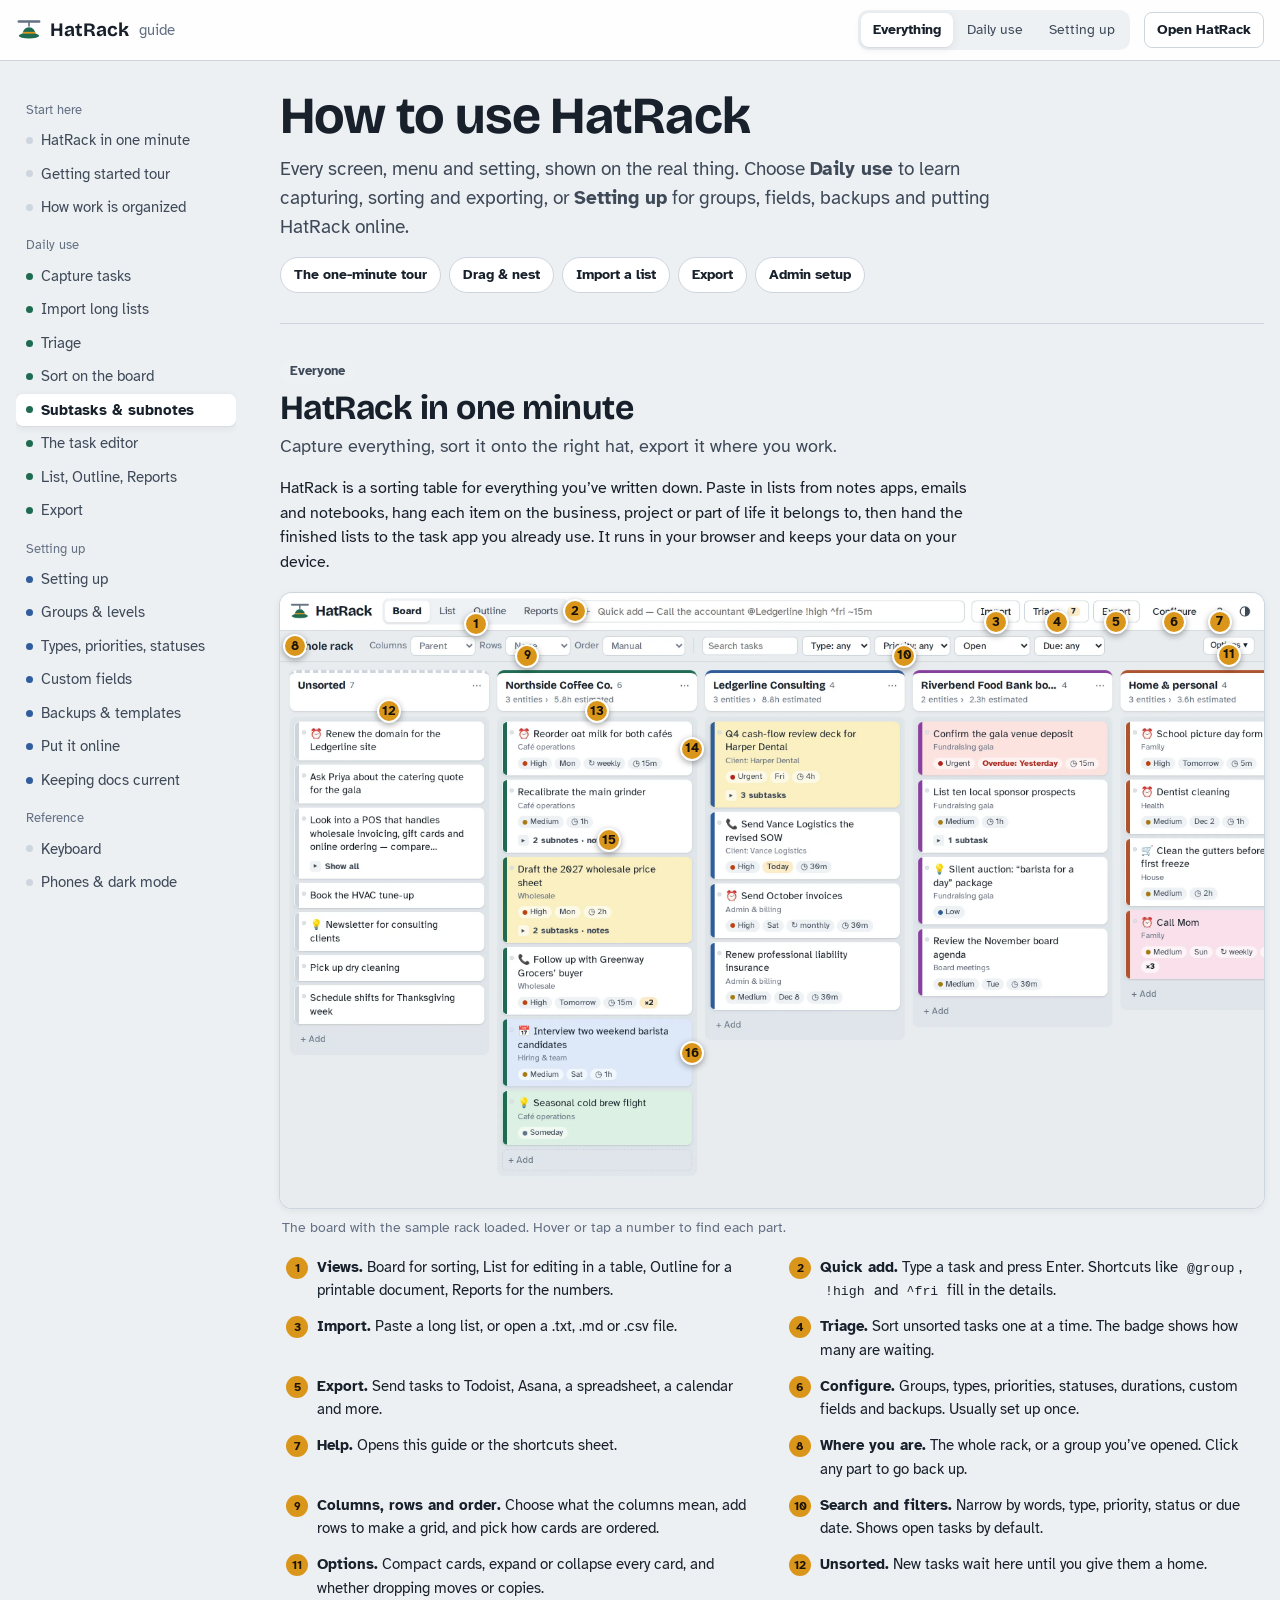
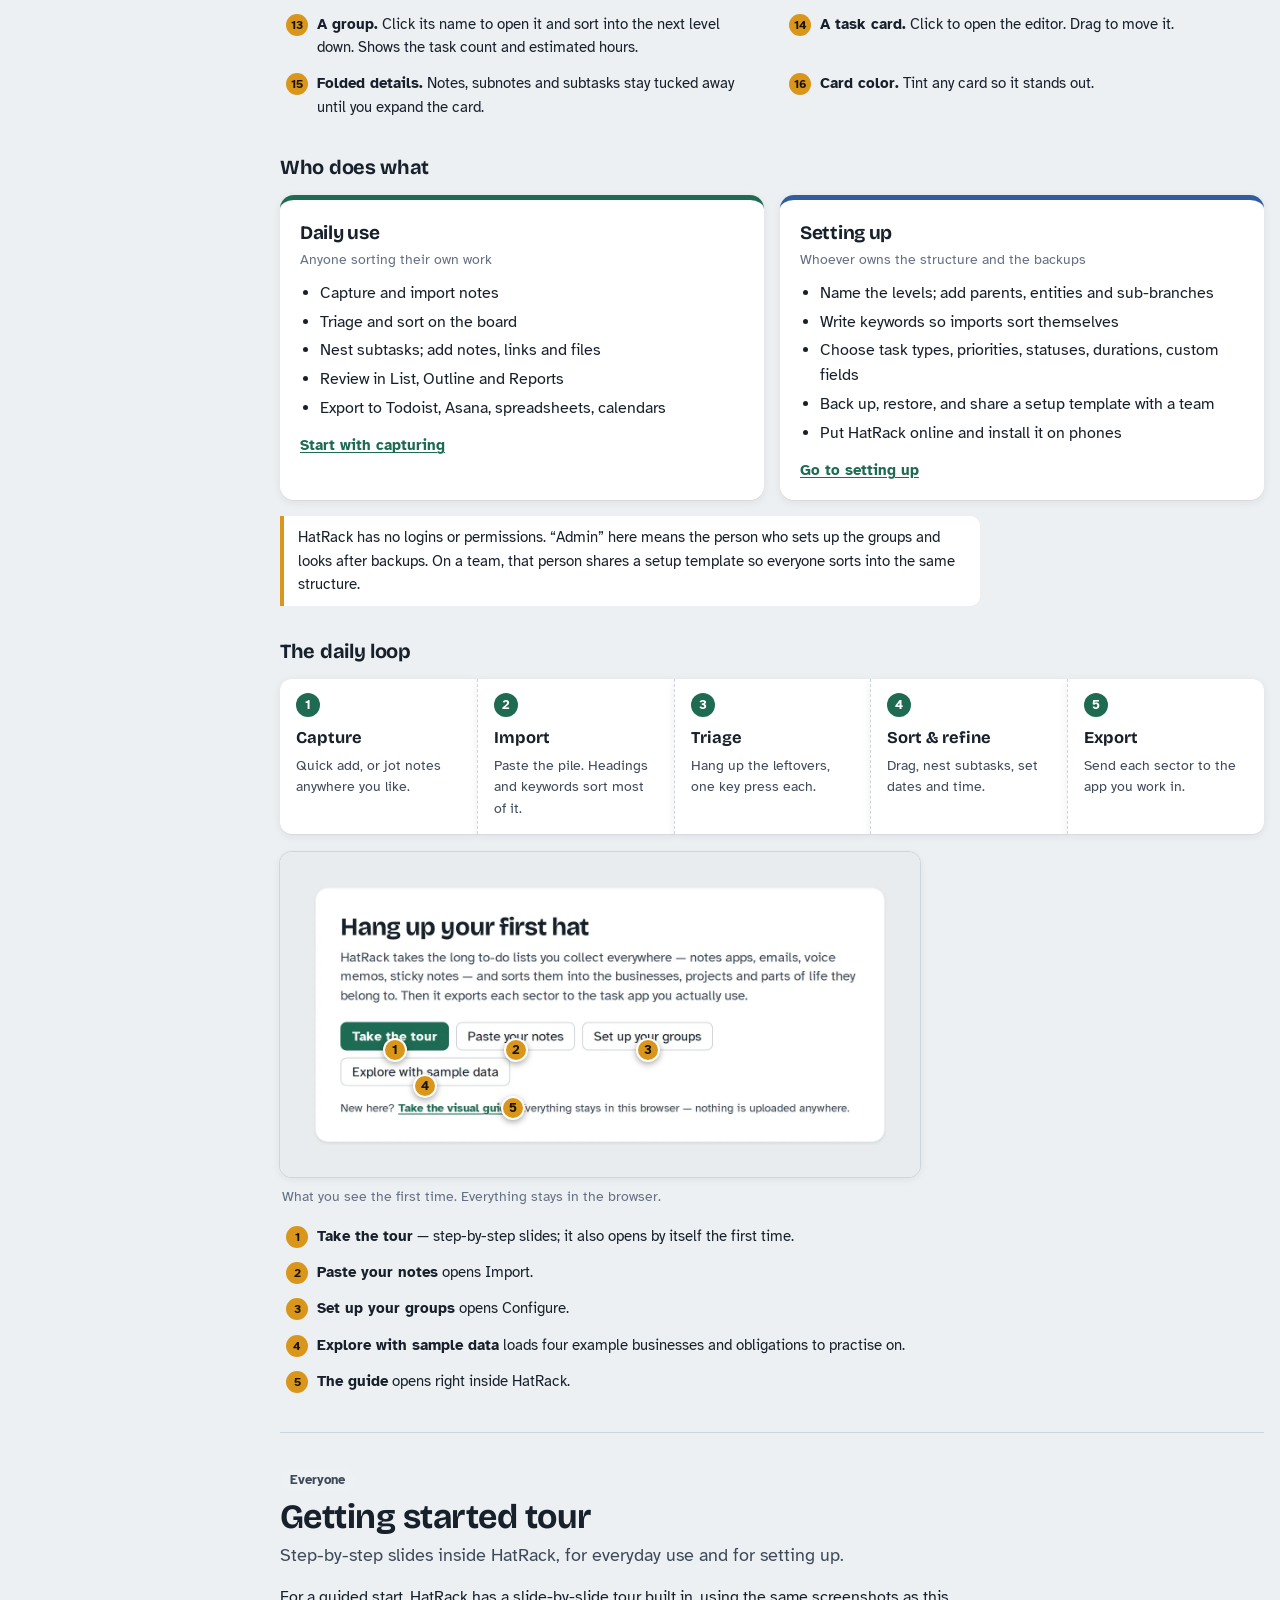
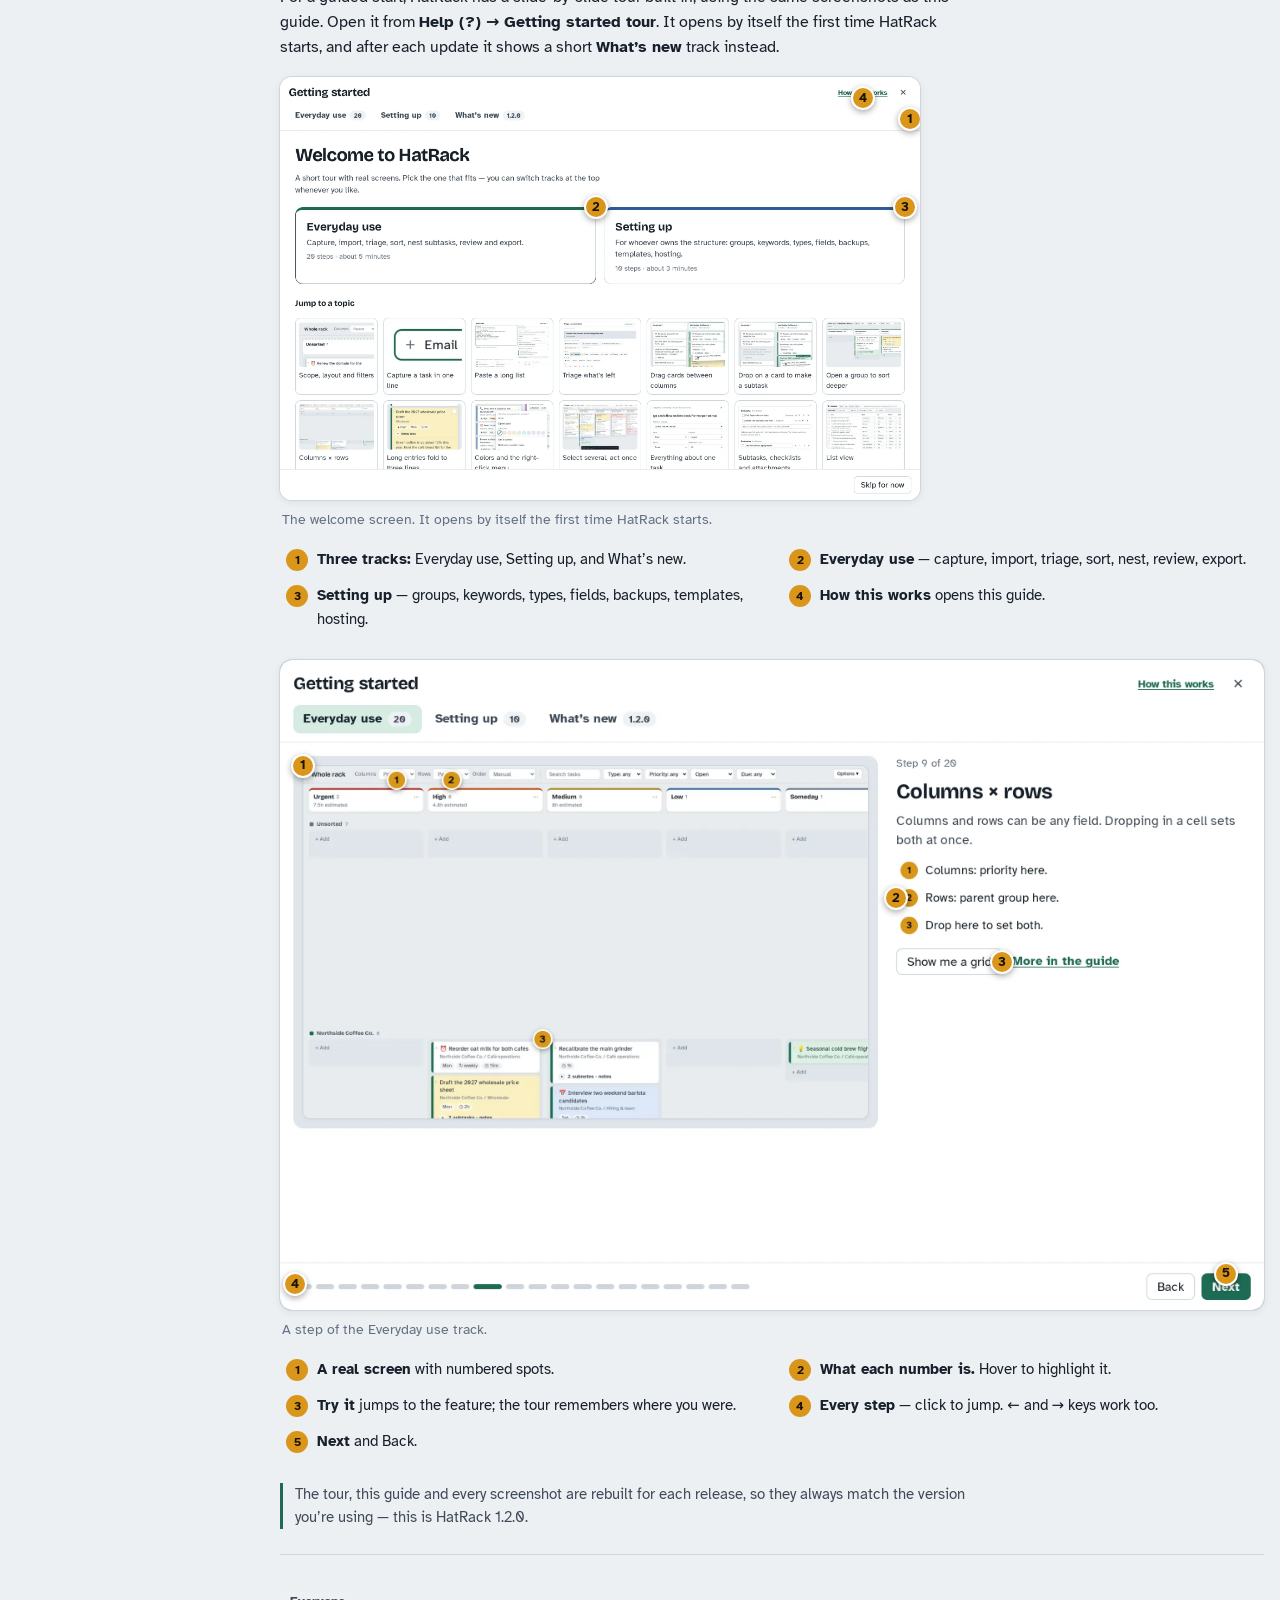
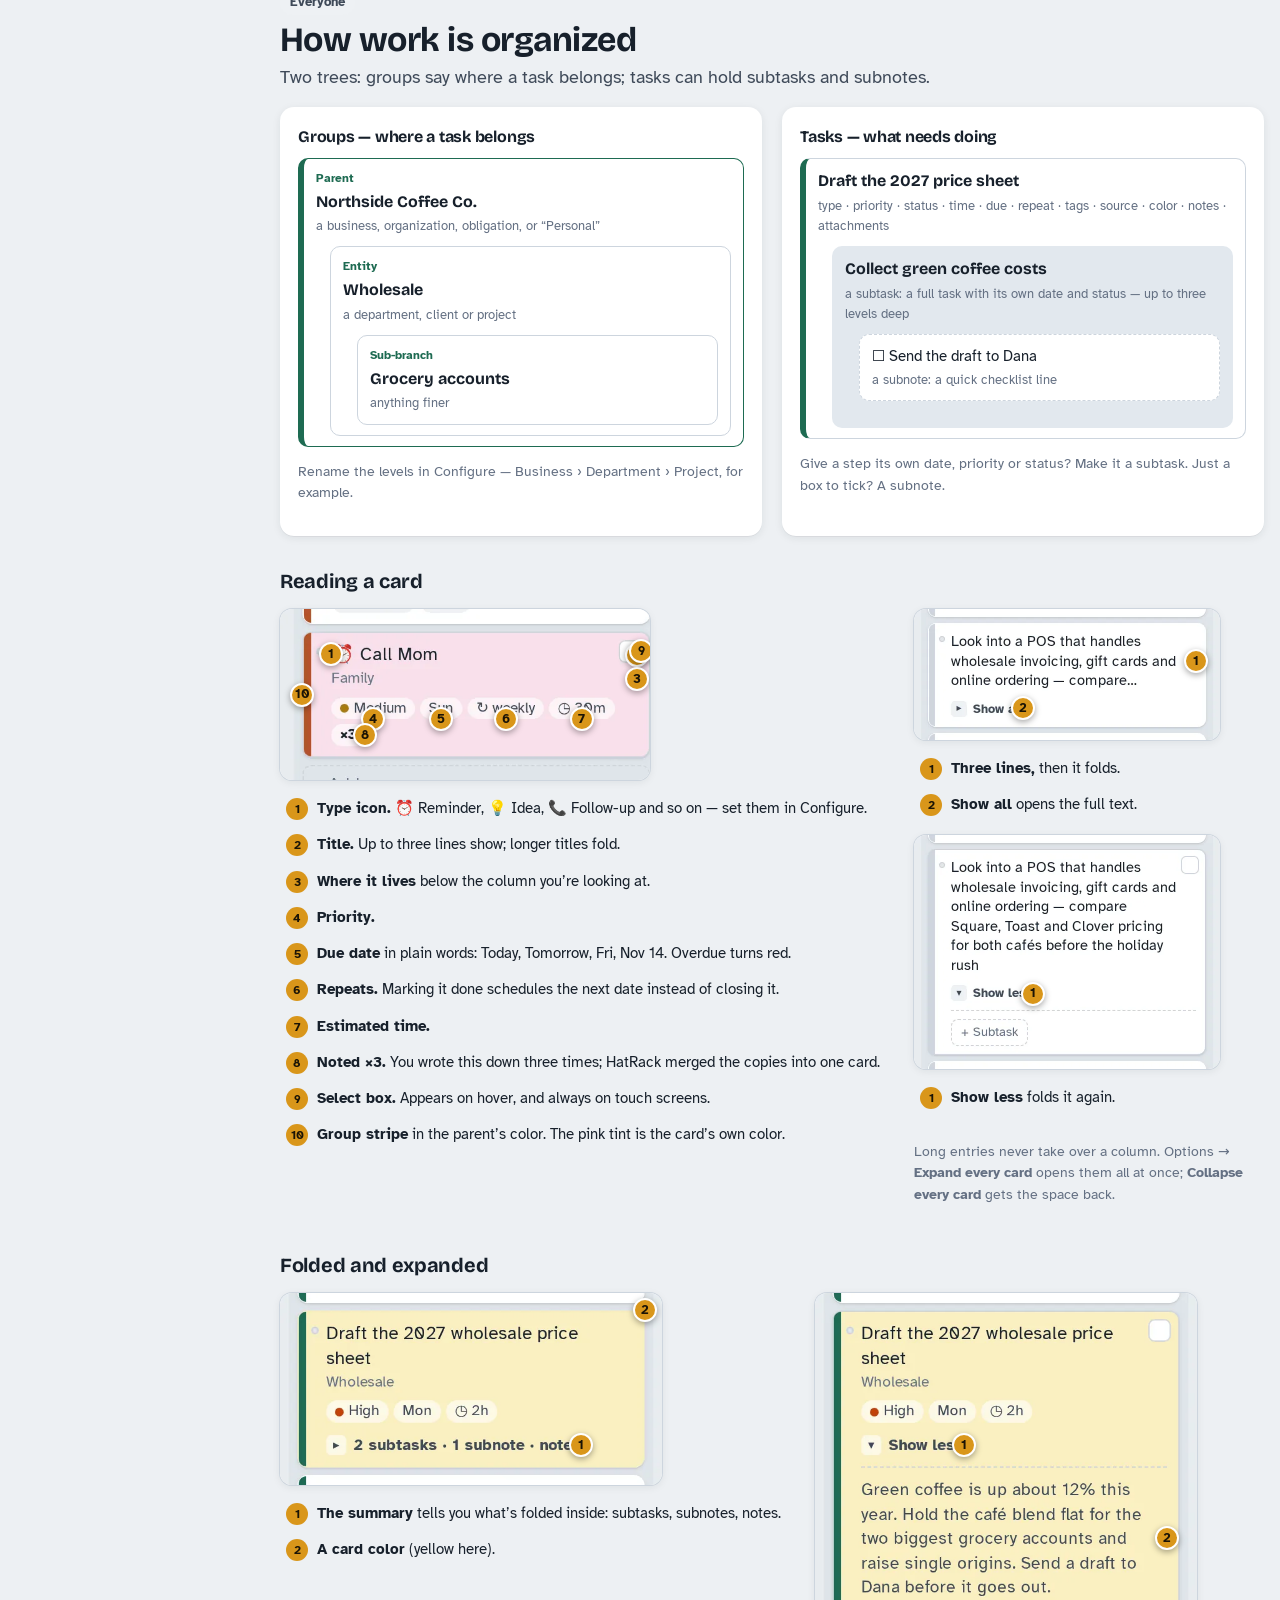
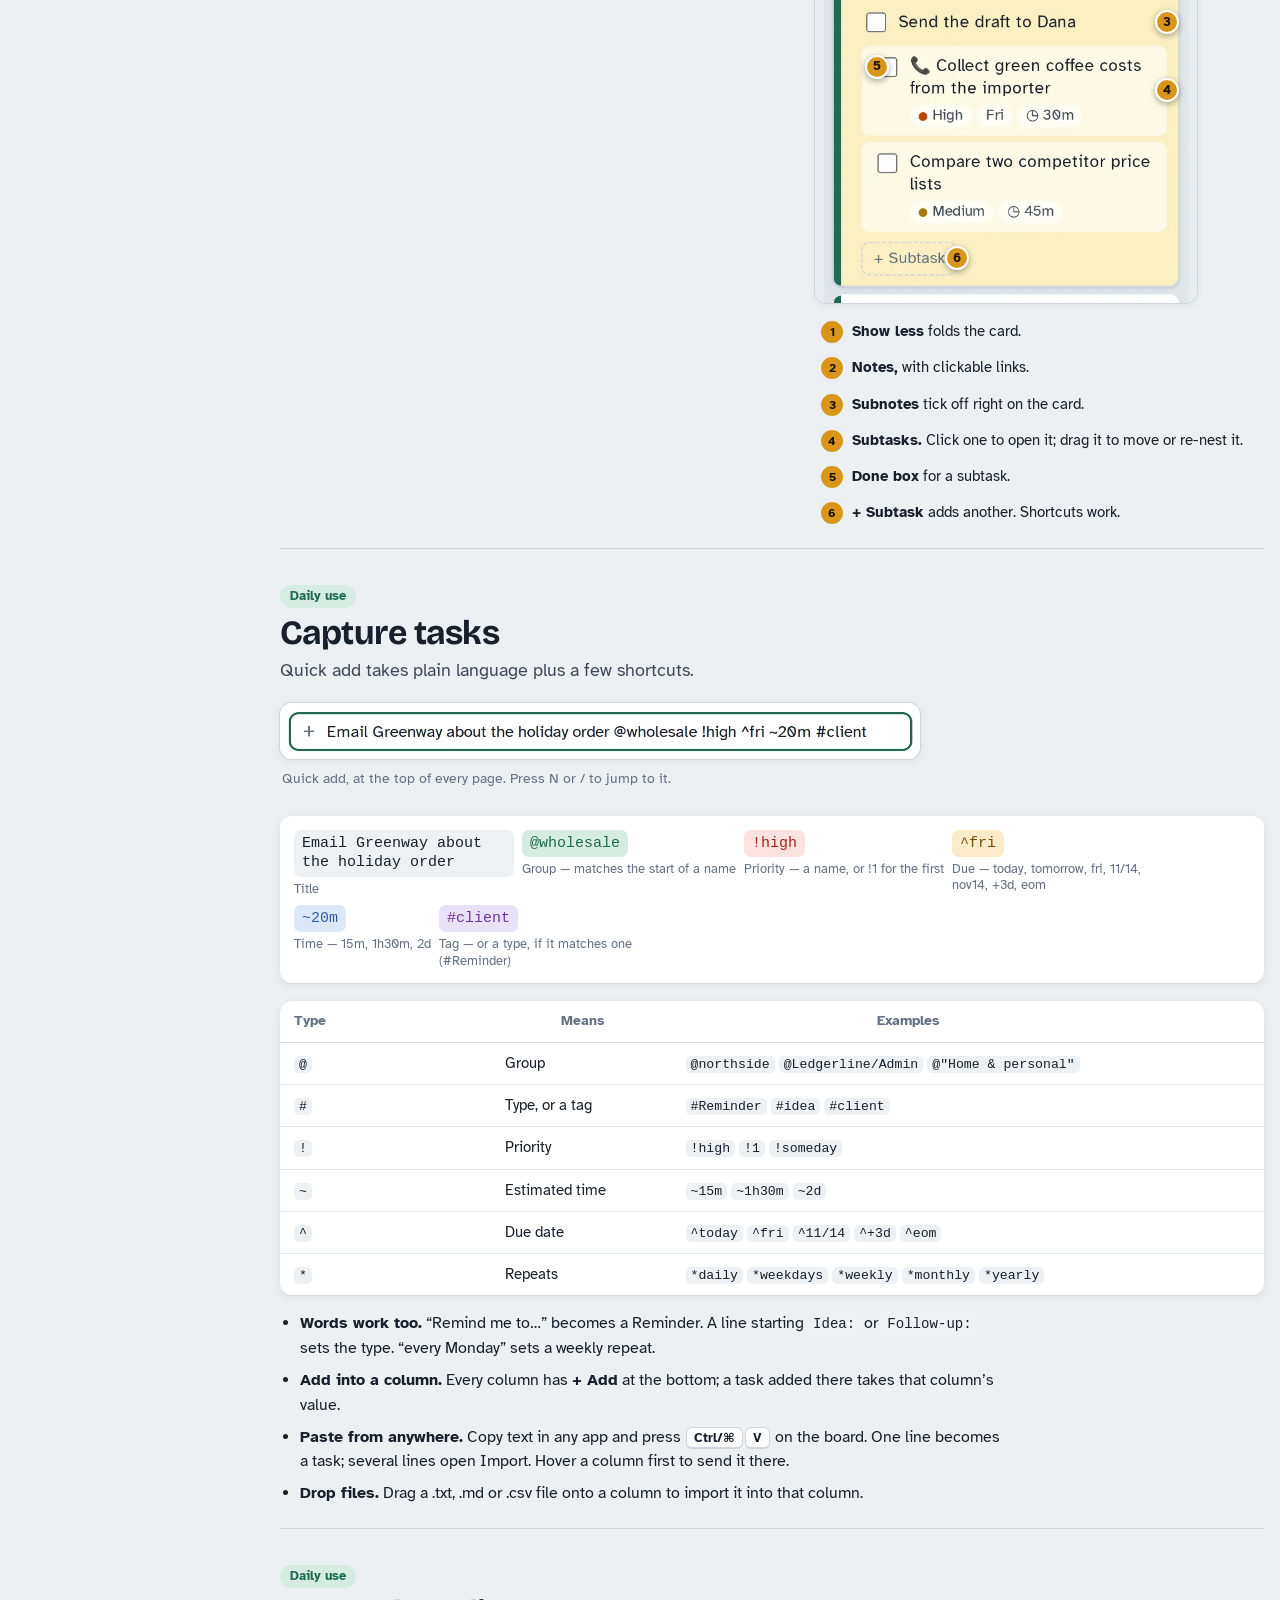
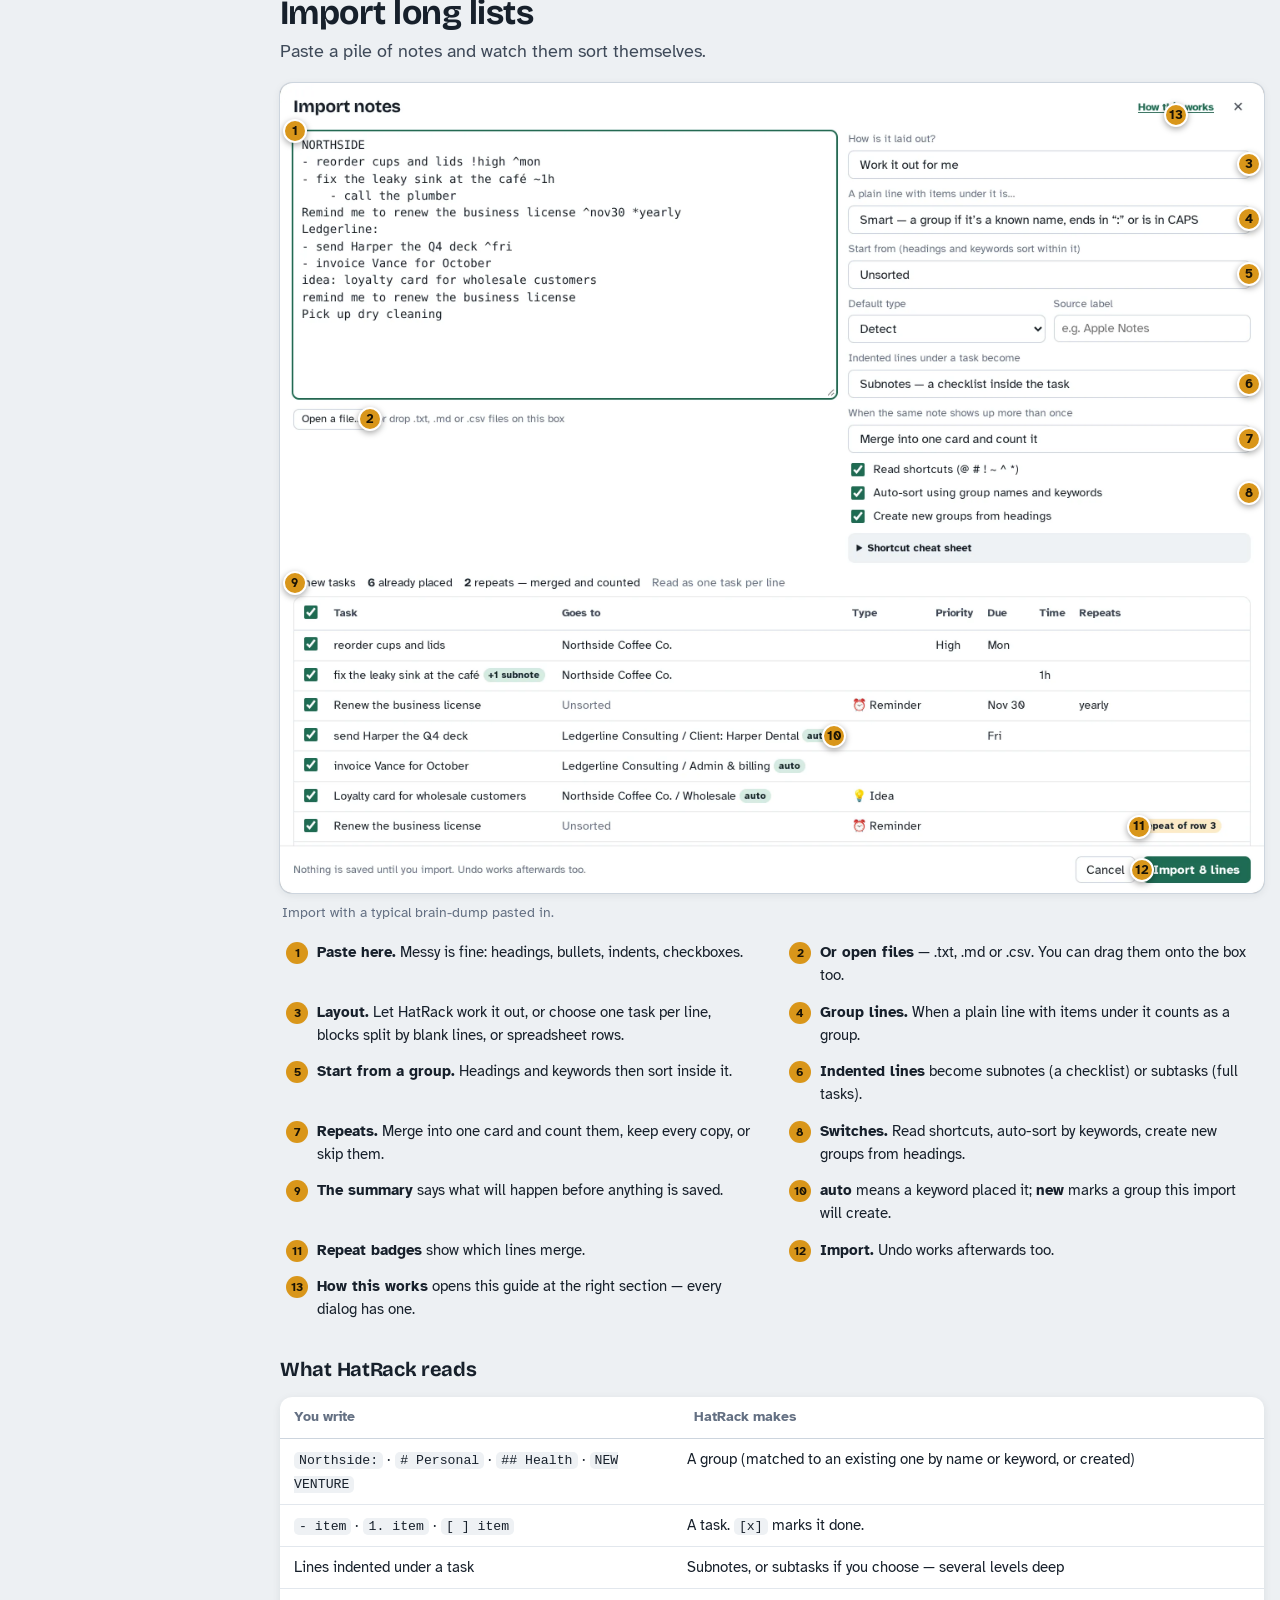
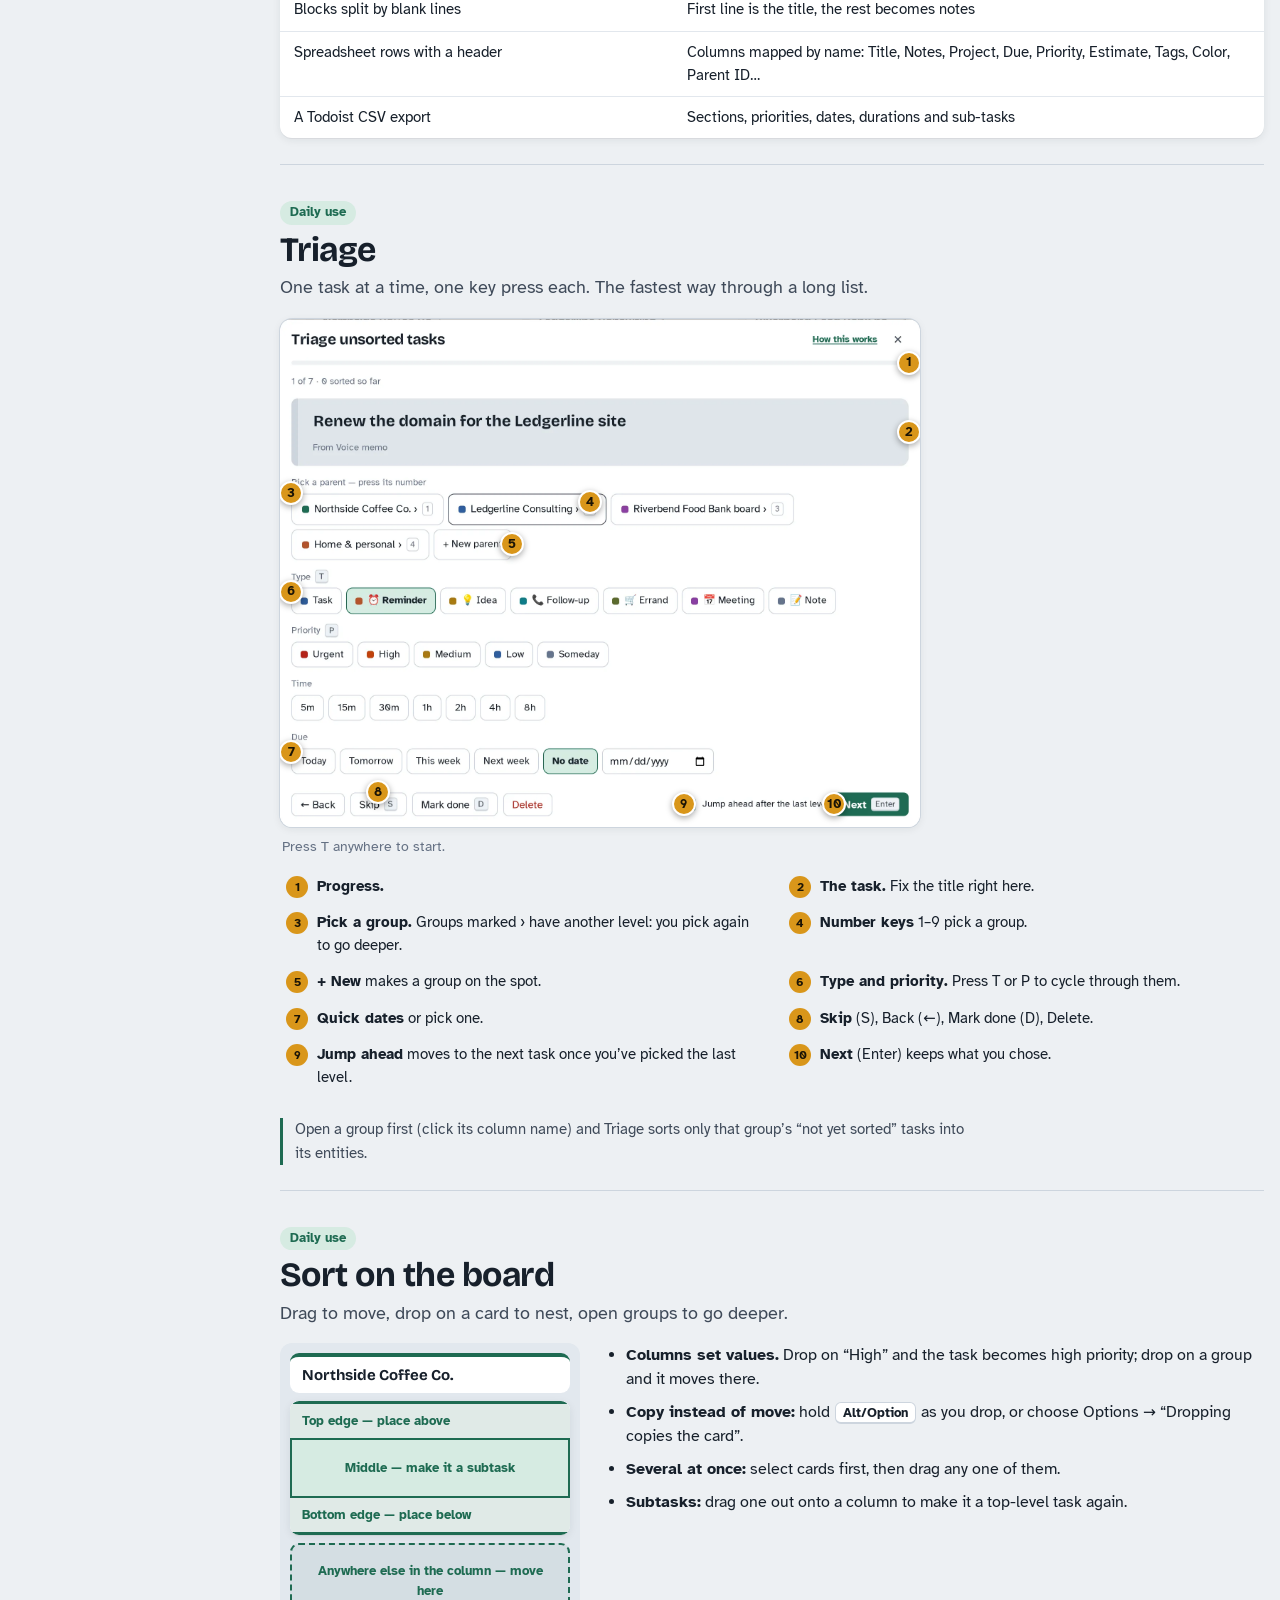
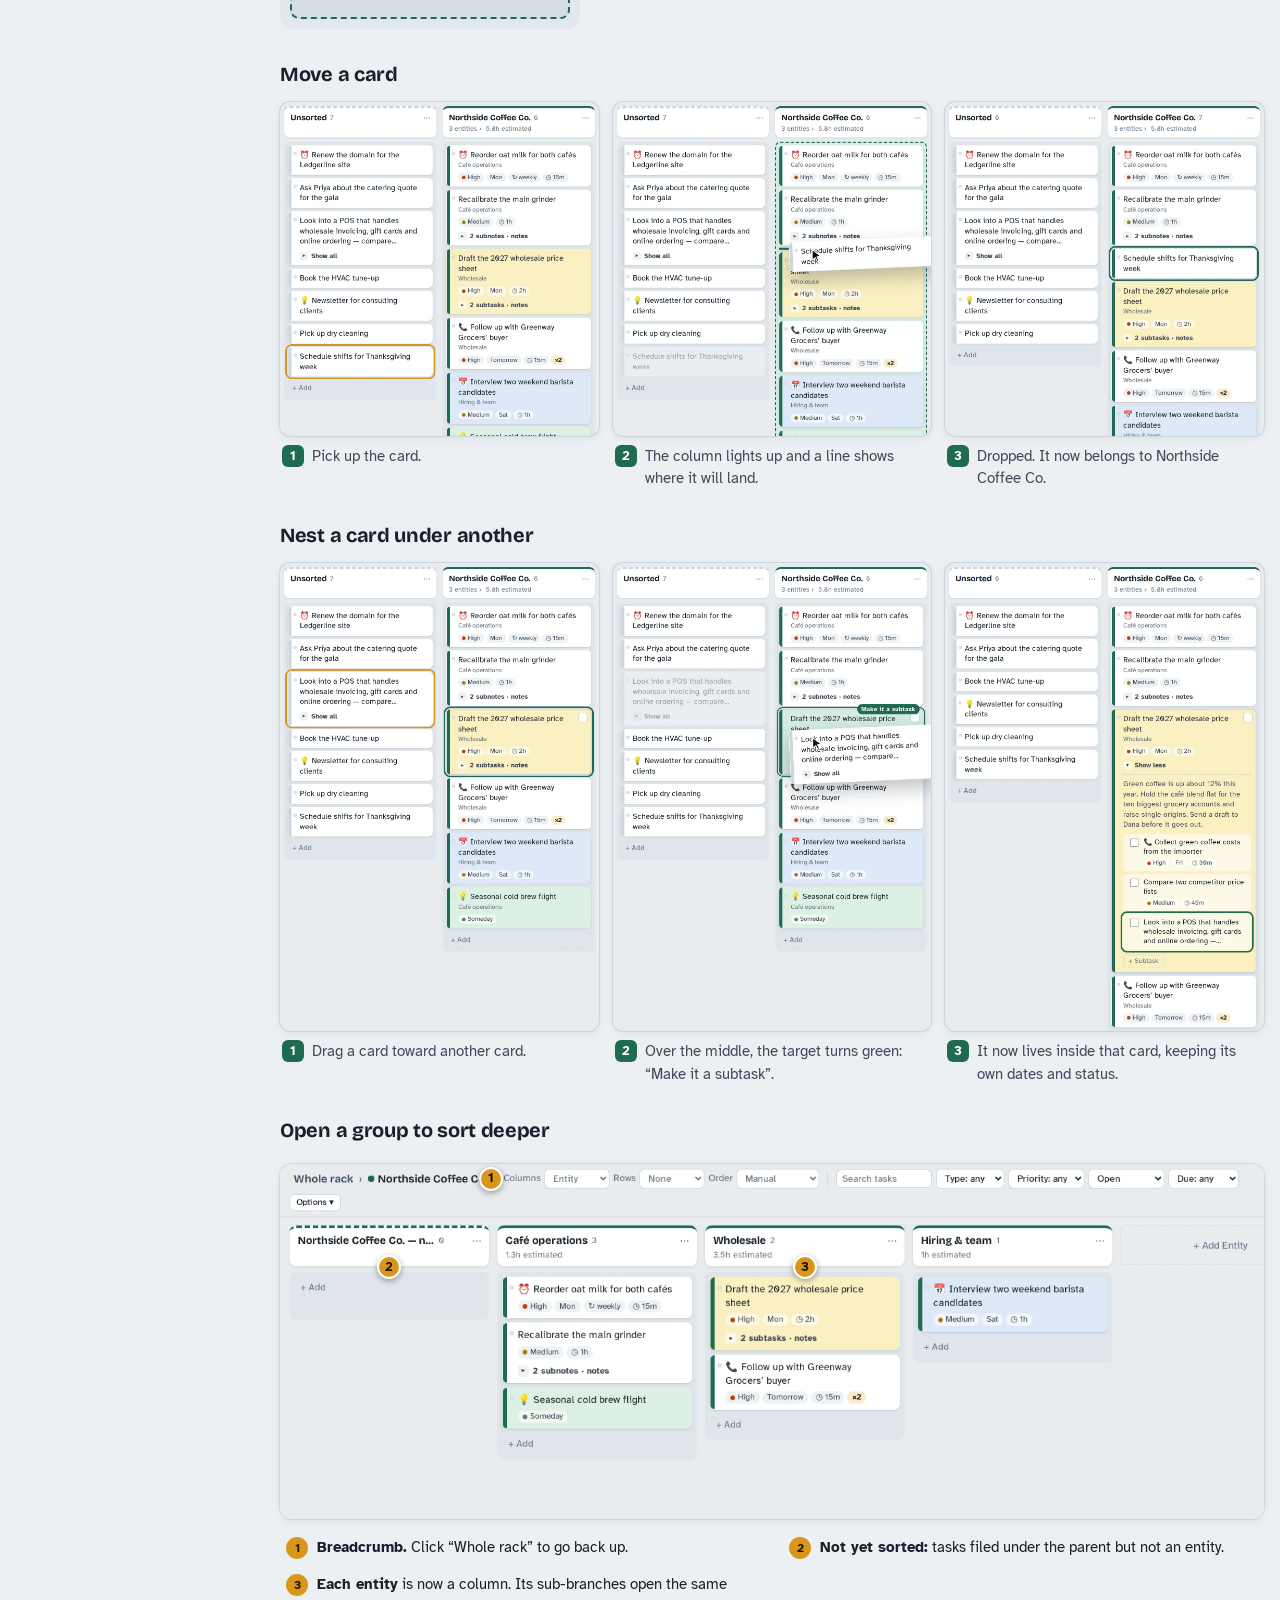
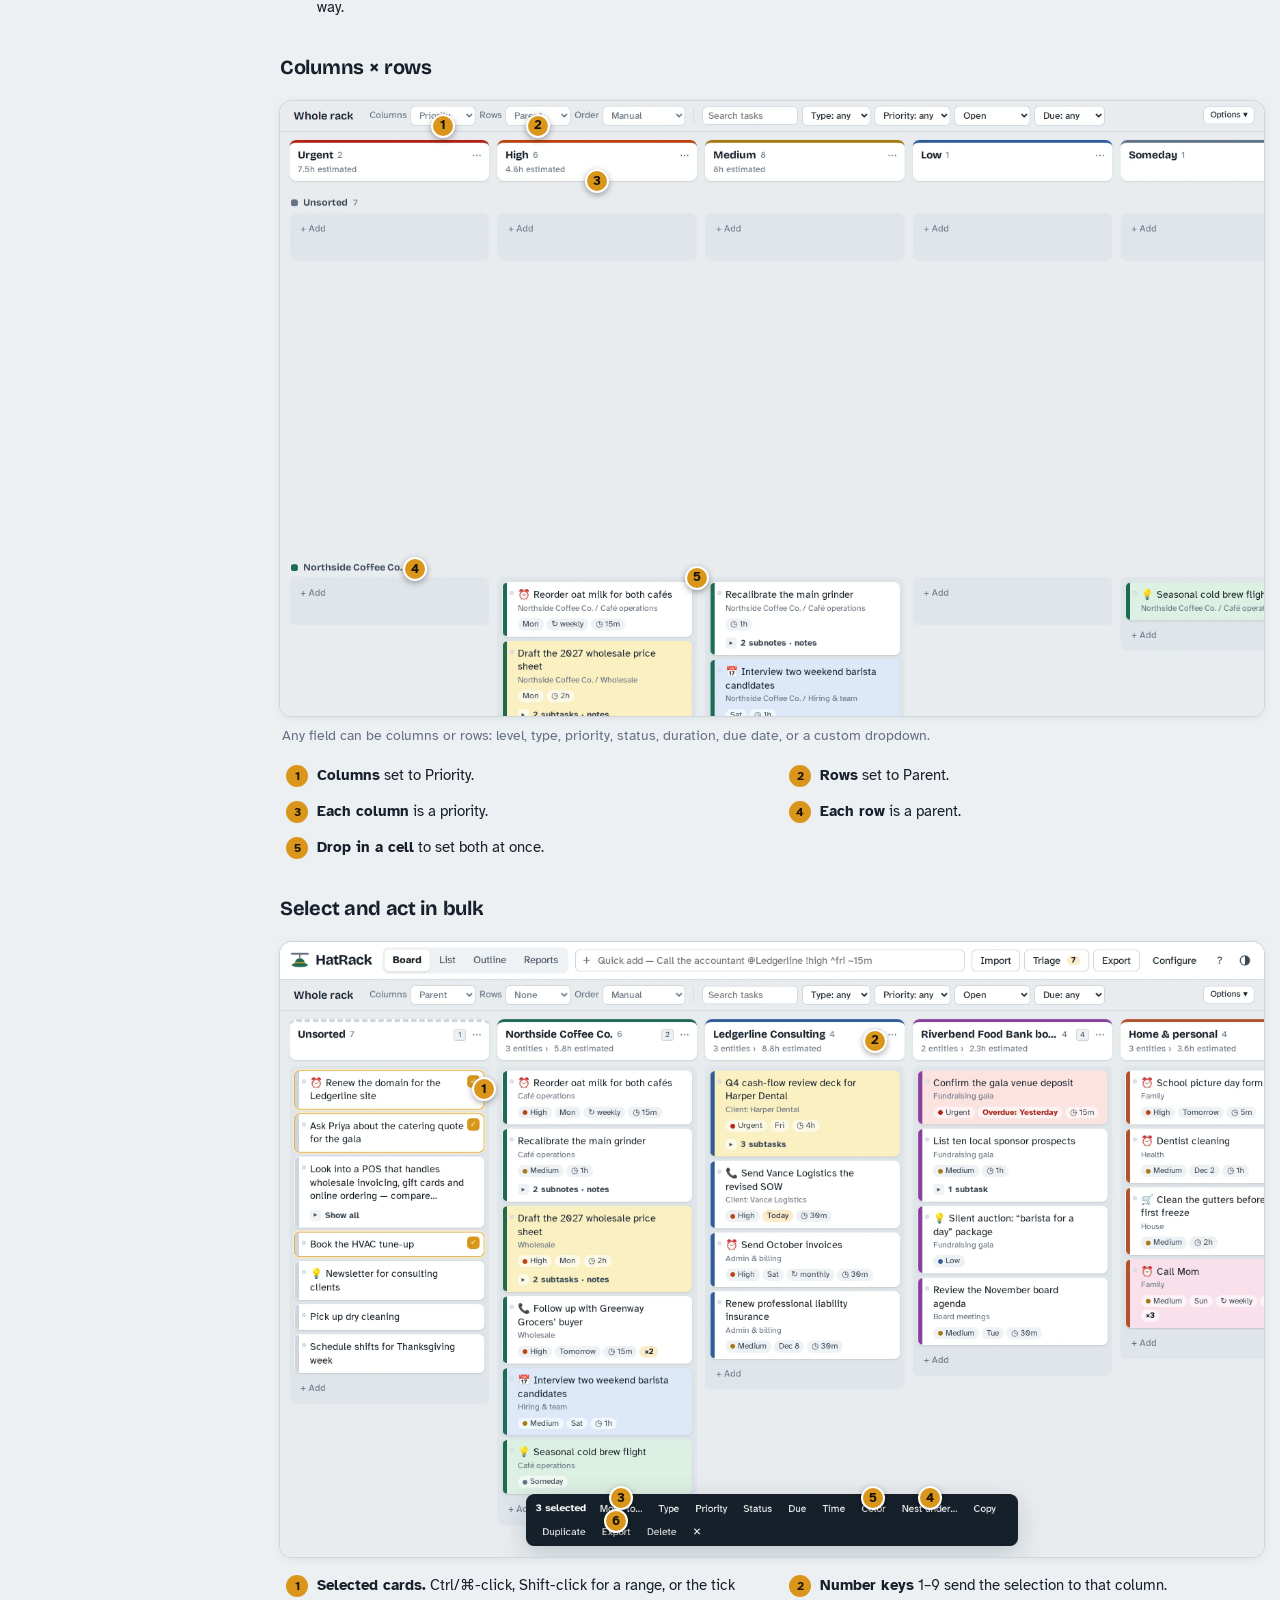
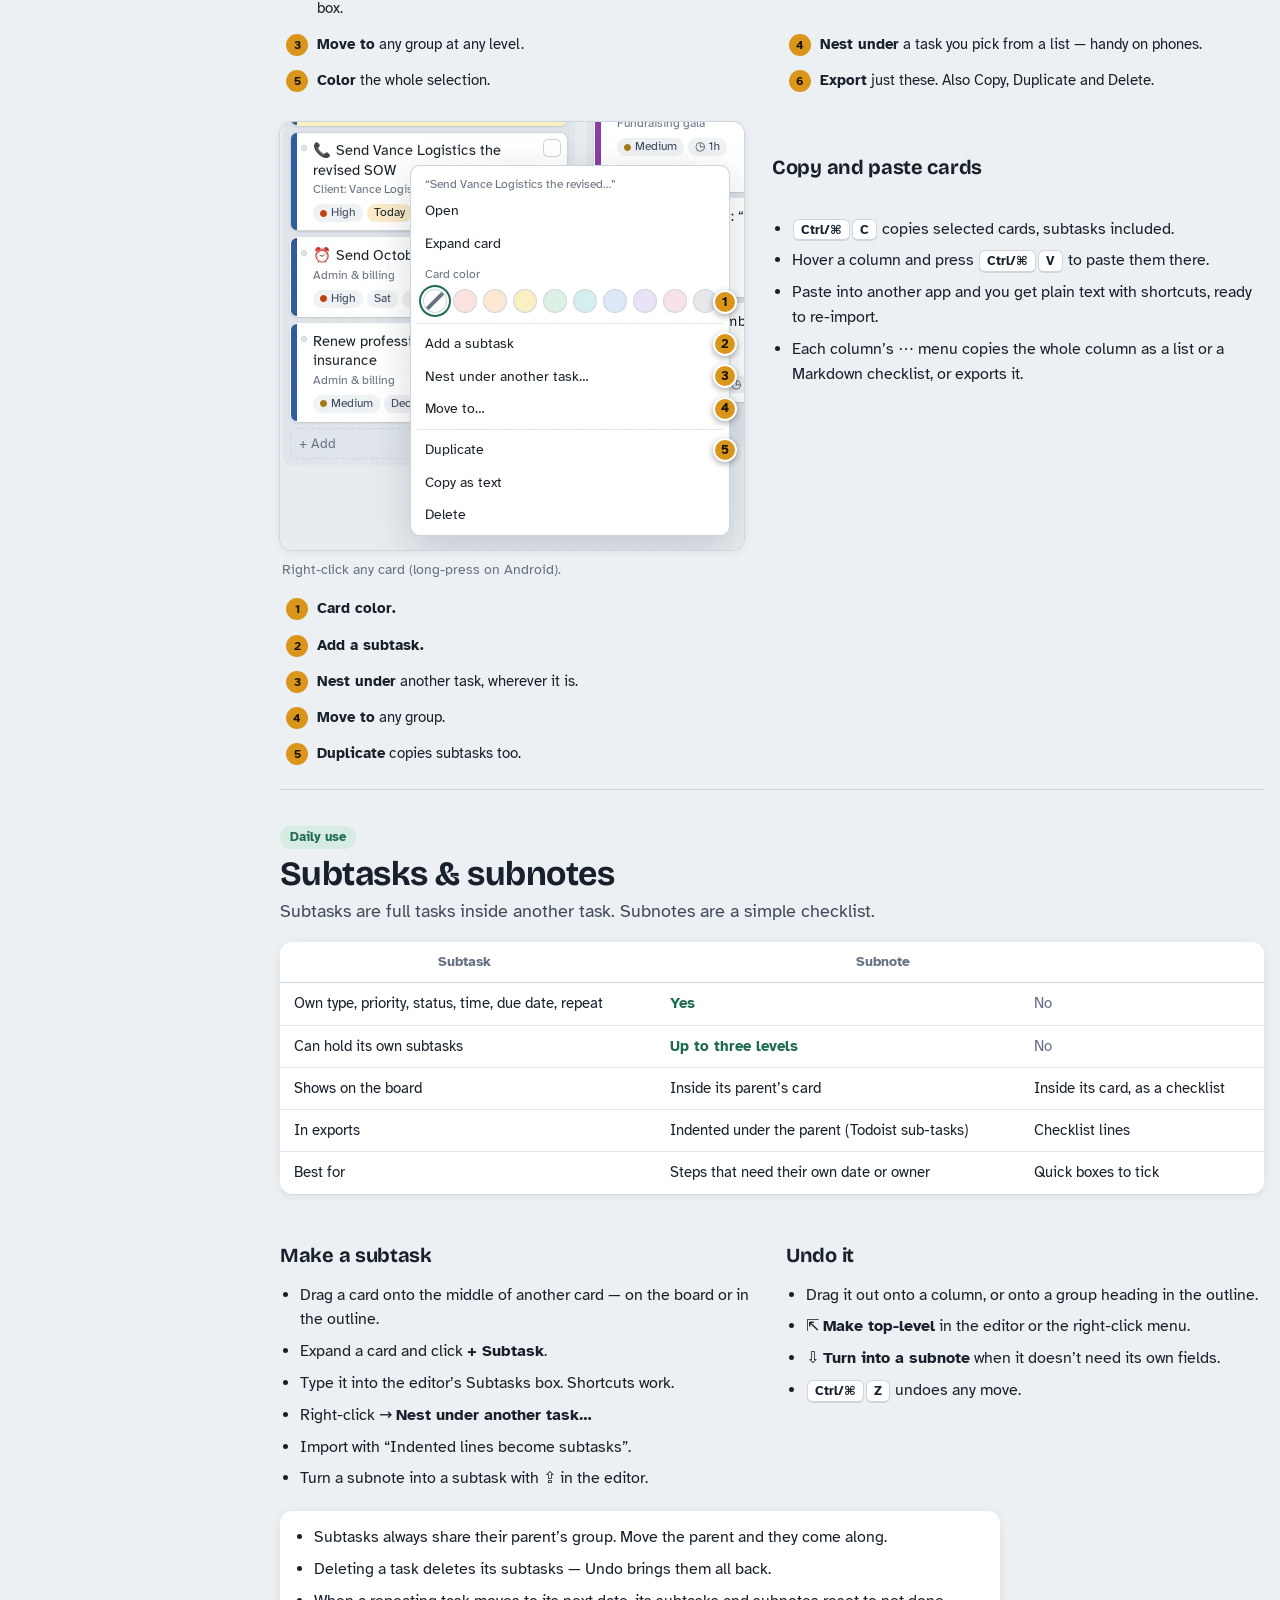
==== commit a66d6755: "Refresh screenshots, guide and tour [skip ci]" ====
--- a/guide.html
+++ b/guide.html
@@ -243,7 +243,7 @@
 <details class="toc-m"><summary>All sections</summary><ol><li class="grp" data-role="all">Start here</li><li data-role="all"><a href="#start"><span class="dot"></span>HatRack in one minute</a></li><li data-role="all"><a href="#tour"><span class="dot"></span>Getting started tour</a></li><li data-role="all"><a href="#concepts"><span class="dot"></span>How work is organized</a></li><li class="grp" data-role="user">Daily use</li><li data-role="user"><a href="#capture"><span class="dot"></span>Capture tasks</a></li><li data-role="user"><a href="#import"><span class="dot"></span>Import long lists</a></li><li data-role="user"><a href="#triage"><span class="dot"></span>Triage</a></li><li data-role="user"><a href="#board"><span class="dot"></span>Sort on the board</a></li><li data-role="user"><a href="#subtasks"><span class="dot"></span>Subtasks & subnotes</a></li><li data-role="user"><a href="#editor"><span class="dot"></span>The task editor</a></li><li data-role="user"><a href="#views"><span class="dot"></span>List, Outline, Reports</a></li><li data-role="user"><a href="#export"><span class="dot"></span>Export</a></li><li class="grp" data-role="admin">Setting up</li><li data-role="admin"><a href="#admin"><span class="dot"></span>Setting up</a></li><li data-role="admin"><a href="#admin-groups"><span class="dot"></span>Groups & levels</a></li><li data-role="admin"><a href="#admin-types"><span class="dot"></span>Types, priorities, statuses</a></li><li data-role="admin"><a href="#admin-fields"><span class="dot"></span>Custom fields</a></li><li data-role="admin"><a href="#admin-data"><span class="dot"></span>Backups & templates</a></li><li data-role="admin"><a href="#admin-deploy"><span class="dot"></span>Put it online</a></li><li data-role="admin"><a href="#admin-docs"><span class="dot"></span>Keeping docs current</a></li><li class="grp" data-role="all">Reference</li><li data-role="all"><a href="#keys"><span class="dot"></span>Keyboard</a></li><li data-role="all"><a href="#mobile"><span class="dot"></span>Phones & dark mode</a></li><li data-role="all"><a href="#faq"><span class="dot"></span>Questions</a></li><li data-role="all"><a href="#whats-new"><span class="dot"></span>What’s new</a></li></ol></details>
 <section id="start" data-role="all" class="sec"><header class="sec-h"><span class="role-tag all">Everyone</span><h2>HatRack in one minute</h2><p class=lede>Capture everything, sort it onto the right hat, export it where you work.</p></header>
 <p>HatRack is a sorting table for everything you’ve written down. Paste in lists from notes apps, emails and notebooks, hang each item on the business, project or part of life it belongs to, then hand the finished lists to the task app you already use. It runs in your browser and keeps your data on your device.</p>
-<figure class="shot wide" data-shot="overview"><div class="frame" style="max-width:1440px"><img src="guide/overview.webp" width="1440" height="900" alt="The board with the sample rack loaded. Hover or tap a number to find each part." decoding="async"><span class="hlbox" data-n="1" style="left:10.53%;top:0.89%;width:18.87%;height:4.19%"></span><button class="pin" type="button" data-n="1" style="left:19.96%;top:5.08%" aria-label="Views.">1</button><span class="hlbox" data-n="2" style="left:30.09%;top:1.17%;width:39.33%;height:3.64%"></span><button class="pin" type="button" data-n="2" style="left:30.09%;top:2.99%" aria-label="Quick add.">2</button><span class="hlbox" data-n="3" style="left:70.11%;top:1.21%;width:4.99%;height:3.56%"></span><button class="pin" type="button" data-n="3" style="left:72.6%;top:4.76%" aria-label="Import.">3</button><span class="hlbox" data-n="4" style="left:75.51%;top:1.21%;width:6.63%;height:3.56%"></span><button class="pin" type="button" data-n="4" style="left:78.83%;top:4.76%" aria-label="Triage.">4</button><span class="hlbox" data-n="5" style="left:82.56%;top:1.21%;width:4.75%;height:3.56%"></span><button class="pin" type="button" data-n="5" style="left:84.93%;top:4.76%" aria-label="Export.">5</button><span class="hlbox" data-n="6" style="left:87.72%;top:1.21%;width:6.3%;height:3.56%"></span><button class="pin" type="button" data-n="6" style="left:90.88%;top:4.76%" aria-label="Configure.">6</button><span class="hlbox" data-n="7" style="left:94.44%;top:1.32%;width:2.08%;height:3.33%"></span><button class="pin" type="button" data-n="7" style="left:95.49%;top:4.65%" aria-label="Help.">7</button><span class="hlbox" data-n="8" style="left:0.97%;top:7.18%;width:6.84%;height:2.8%"></span><button class="pin" type="button" data-n="8" style="left:1.5%;top:8.58%" aria-label="Where you are.">8</button><span class="hlbox" data-n="9" style="left:9.06%;top:6.97%;width:31.53%;height:3.22%"></span><button class="pin" type="button" data-n="9" style="left:24.83%;top:10.19%" aria-label="Columns, rows and order.">9</button><span class="hlbox" data-n="10" style="left:42.33%;top:6.97%;width:40.49%;height:3.22%"></span><button class="pin" type="button" data-n="10" style="left:62.57%;top:10.19%" aria-label="Search and filters.">10</button><span class="hlbox" data-n="11" style="left:93.81%;top:7.16%;width:5.22%;height:2.84%"></span><button class="pin" type="button" data-n="11" style="left:96.42%;top:10.01%" aria-label="Options.">11</button><span class="hlbox" data-n="12" style="left:0.97%;top:12.53%;width:20.28%;height:6.66%"></span><button class="pin" type="button" data-n="12" style="left:11.11%;top:19.19%" aria-label="Unsorted.">12</button><span class="hlbox" data-n="13" style="left:22.08%;top:12.53%;width:20.28%;height:6.66%"></span><button class="pin" type="button" data-n="13" style="left:32.22%;top:19.19%" aria-label="A group.">13</button><span class="hlbox" data-n="14" style="left:22.57%;top:20.86%;width:19.31%;height:8.84%"></span><button class="pin" type="button" data-n="14" style="left:41.88%;top:25.28%" aria-label="A task card.">14</button><span class="hlbox" data-n="15" style="left:24.17%;top:38.98%;width:9.15%;height:2.46%"></span><button class="pin" type="button" data-n="15" style="left:33.32%;top:40.21%" aria-label="Folded details.">15</button><span class="hlbox" data-n="16" style="left:22.57%;top:69.25%;width:19.31%;height:11.01%"></span><button class="pin" type="button" data-n="16" style="left:41.88%;top:74.76%" aria-label="Card color.">16</button></div><figcaption>The board with the sample rack loaded. Hover or tap a number to find each part.</figcaption><ol class="legend c2"><li data-n="1"><span class="num">1</span><div><b>Views.</b> Board for sorting, List for editing in a table, Outline for a printable document, Reports for the numbers.</div></li><li data-n="2"><span class="num">2</span><div><b>Quick add.</b> Type a task and press Enter. Shortcuts like <code>@group</code>, <code>!high</code> and <code>^fri</code> fill in the details.</div></li><li data-n="3"><span class="num">3</span><div><b>Import.</b> Paste a long list, or open a .txt, .md or .csv file.</div></li><li data-n="4"><span class="num">4</span><div><b>Triage.</b> Sort unsorted tasks one at a time. The badge shows how many are waiting.</div></li><li data-n="5"><span class="num">5</span><div><b>Export.</b> Send tasks to Todoist, Asana, a spreadsheet, a calendar and more.</div></li><li data-n="6"><span class="num">6</span><div><b>Configure.</b> Groups, types, priorities, statuses, durations, custom fields and backups. Usually set up once.</div></li><li data-n="7"><span class="num">7</span><div><b>Help.</b> Opens this guide or the shortcuts sheet.</div></li><li data-n="8"><span class="num">8</span><div><b>Where you are.</b> The whole rack, or a group you’ve opened. Click any part to go back up.</div></li><li data-n="9"><span class="num">9</span><div><b>Columns, rows and order.</b> Choose what the columns mean, add rows to make a grid, and pick how cards are ordered.</div></li><li data-n="10"><span class="num">10</span><div><b>Search and filters.</b> Narrow by words, type, priority, status or due date. Shows open tasks by default.</div></li><li data-n="11"><span class="num">11</span><div><b>Options.</b> Compact cards, expand or collapse every card, and whether dropping moves or copies.</div></li><li data-n="12"><span class="num">12</span><div><b>Unsorted.</b> New tasks wait here until you give them a home.</div></li><li data-n="13"><span class="num">13</span><div><b>A group.</b> Click its name to open it and sort into the next level down. Shows the task count and estimated hours.</div></li><li data-n="14"><span class="num">14</span><div><b>A task card.</b> Click to open the editor. Drag to move it.</div></li><li data-n="15"><span class="num">15</span><div><b>Folded details.</b> Notes, subnotes and subtasks stay tucked away until you expand the card.</div></li><li data-n="16"><span class="num">16</span><div><b>Card color.</b> Tint any card so it stands out.</div></li></ol></figure>
+<figure class="shot wide" data-shot="overview"><div class="frame" style="max-width:1440px"><img src="guide/overview.webp" width="1440" height="900" alt="The board with the sample rack loaded. Hover or tap a number to find each part." decoding="async"><span class="hlbox" data-n="1" style="left:10.42%;top:0.89%;width:18.89%;height:4.19%"></span><button class="pin" type="button" data-n="1" style="left:19.87%;top:5.08%" aria-label="Views.">1</button><span class="hlbox" data-n="2" style="left:30.0%;top:1.17%;width:39.58%;height:3.64%"></span><button class="pin" type="button" data-n="2" style="left:30.0%;top:2.99%" aria-label="Quick add.">2</button><span class="hlbox" data-n="3" style="left:70.28%;top:1.21%;width:4.93%;height:3.56%"></span><button class="pin" type="button" data-n="3" style="left:72.74%;top:4.76%" aria-label="Import.">3</button><span class="hlbox" data-n="4" style="left:75.62%;top:1.21%;width:6.6%;height:3.56%"></span><button class="pin" type="button" data-n="4" style="left:78.92%;top:4.76%" aria-label="Triage.">4</button><span class="hlbox" data-n="5" style="left:82.64%;top:1.21%;width:4.72%;height:3.56%"></span><button class="pin" type="button" data-n="5" style="left:85.0%;top:4.76%" aria-label="Export.">5</button><span class="hlbox" data-n="6" style="left:87.78%;top:1.21%;width:6.25%;height:3.56%"></span><button class="pin" type="button" data-n="6" style="left:90.9%;top:4.76%" aria-label="Configure.">6</button><span class="hlbox" data-n="7" style="left:94.44%;top:1.32%;width:2.08%;height:3.33%"></span><button class="pin" type="button" data-n="7" style="left:95.49%;top:4.65%" aria-label="Help.">7</button><span class="hlbox" data-n="8" style="left:0.97%;top:7.18%;width:6.88%;height:2.8%"></span><button class="pin" type="button" data-n="8" style="left:1.5%;top:8.58%" aria-label="Where you are.">8</button><span class="hlbox" data-n="9" style="left:9.1%;top:6.97%;width:32.08%;height:3.22%"></span><button class="pin" type="button" data-n="9" style="left:25.14%;top:10.19%" aria-label="Columns, rows and order.">9</button><span class="hlbox" data-n="10" style="left:42.92%;top:6.97%;width:40.9%;height:3.22%"></span><button class="pin" type="button" data-n="10" style="left:63.37%;top:10.19%" aria-label="Search and filters.">10</button><span class="hlbox" data-n="11" style="left:93.85%;top:7.16%;width:5.18%;height:2.84%"></span><button class="pin" type="button" data-n="11" style="left:96.44%;top:10.01%" aria-label="Options.">11</button><span class="hlbox" data-n="12" style="left:0.97%;top:12.53%;width:20.28%;height:6.66%"></span><button class="pin" type="button" data-n="12" style="left:11.11%;top:19.19%" aria-label="Unsorted.">12</button><span class="hlbox" data-n="13" style="left:22.08%;top:12.53%;width:20.28%;height:6.66%"></span><button class="pin" type="button" data-n="13" style="left:32.22%;top:19.19%" aria-label="A group.">13</button><span class="hlbox" data-n="14" style="left:22.57%;top:20.86%;width:19.31%;height:8.84%"></span><button class="pin" type="button" data-n="14" style="left:41.88%;top:25.28%" aria-label="A task card.">14</button><span class="hlbox" data-n="15" style="left:24.17%;top:38.98%;width:9.31%;height:2.46%"></span><button class="pin" type="button" data-n="15" style="left:33.47%;top:40.21%" aria-label="Folded details.">15</button><span class="hlbox" data-n="16" style="left:22.57%;top:69.25%;width:19.31%;height:11.01%"></span><button class="pin" type="button" data-n="16" style="left:41.88%;top:74.76%" aria-label="Card color.">16</button></div><figcaption>The board with the sample rack loaded. Hover or tap a number to find each part.</figcaption><ol class="legend c2"><li data-n="1"><span class="num">1</span><div><b>Views.</b> Board for sorting, List for editing in a table, Outline for a printable document, Reports for the numbers.</div></li><li data-n="2"><span class="num">2</span><div><b>Quick add.</b> Type a task and press Enter. Shortcuts like <code>@group</code>, <code>!high</code> and <code>^fri</code> fill in the details.</div></li><li data-n="3"><span class="num">3</span><div><b>Import.</b> Paste a long list, or open a .txt, .md or .csv file.</div></li><li data-n="4"><span class="num">4</span><div><b>Triage.</b> Sort unsorted tasks one at a time. The badge shows how many are waiting.</div></li><li data-n="5"><span class="num">5</span><div><b>Export.</b> Send tasks to Todoist, Asana, a spreadsheet, a calendar and more.</div></li><li data-n="6"><span class="num">6</span><div><b>Configure.</b> Groups, types, priorities, statuses, durations, custom fields and backups. Usually set up once.</div></li><li data-n="7"><span class="num">7</span><div><b>Help.</b> Opens this guide or the shortcuts sheet.</div></li><li data-n="8"><span class="num">8</span><div><b>Where you are.</b> The whole rack, or a group you’ve opened. Click any part to go back up.</div></li><li data-n="9"><span class="num">9</span><div><b>Columns, rows and order.</b> Choose what the columns mean, add rows to make a grid, and pick how cards are ordered.</div></li><li data-n="10"><span class="num">10</span><div><b>Search and filters.</b> Narrow by words, type, priority, status or due date. Shows open tasks by default.</div></li><li data-n="11"><span class="num">11</span><div><b>Options.</b> Compact cards, expand or collapse every card, and whether dropping moves or copies.</div></li><li data-n="12"><span class="num">12</span><div><b>Unsorted.</b> New tasks wait here until you give them a home.</div></li><li data-n="13"><span class="num">13</span><div><b>A group.</b> Click its name to open it and sort into the next level down. Shows the task count and estimated hours.</div></li><li data-n="14"><span class="num">14</span><div><b>A task card.</b> Click to open the editor. Drag to move it.</div></li><li data-n="15"><span class="num">15</span><div><b>Folded details.</b> Notes, subnotes and subtasks stay tucked away until you expand the card.</div></li><li data-n="16"><span class="num">16</span><div><b>Card color.</b> Tint any card so it stands out.</div></li></ol></figure>
 <h3>Who does what</h3>
 <div class="roles">
   <div class="role user"><h4>Daily use</h4><p class="muted">Anyone sorting their own work</p>
@@ -262,10 +262,10 @@
   <li><b>Sort &amp; refine</b><span>Drag, nest subtasks, set dates and time.</span></li>
   <li><b>Export</b><span>Send each sector to the app you work in.</span></li>
 </ol>
-<figure class="shot mid" data-shot="empty"><div class="frame" style="max-width:720px"><img src="guide/empty.webp" width="720" height="366" alt="What you see the first time. Everything stays in the browser." loading="lazy" decoding="async"><span class="hlbox" data-n="1" style="left:9.44%;top:52.27%;width:16.65%;height:8.74%"></span><button class="pin" type="button" data-n="1" style="left:17.77%;top:61.0%" aria-label="Take the tour">1</button><span class="hlbox" data-n="2" style="left:27.21%;top:52.27%;width:18.76%;height:8.74%"></span><button class="pin" type="button" data-n="2" style="left:36.59%;top:61.0%" aria-label="Paste your notes">2</button><span class="hlbox" data-n="3" style="left:47.08%;top:52.27%;width:20.87%;height:8.74%"></span><button class="pin" type="button" data-n="3" style="left:57.52%;top:61.0%" aria-label="Set up your groups">3</button><span class="hlbox" data-n="4" style="left:9.44%;top:63.19%;width:26.59%;height:8.74%"></span><button class="pin" type="button" data-n="4" style="left:22.74%;top:71.92%" aria-label="Explore with sample data">4</button><span class="hlbox" data-n="5" style="left:18.32%;top:76.29%;width:18.34%;height:5.14%"></span><button class="pin" type="button" data-n="5" style="left:36.66%;top:78.86%" aria-label="The guide">5</button></div><figcaption>What you see the first time. Everything stays in the browser.</figcaption><ol class="legend c1"><li data-n="1"><span class="num">1</span><div><b>Take the tour</b> — step-by-step slides; it also opens by itself the first time.</div></li><li data-n="2"><span class="num">2</span><div><b>Paste your notes</b> opens Import.</div></li><li data-n="3"><span class="num">3</span><div><b>Set up your groups</b> opens Configure.</div></li><li data-n="4"><span class="num">4</span><div><b>Explore with sample data</b> loads four example businesses and obligations to practise on.</div></li><li data-n="5"><span class="num">5</span><div><b>The guide</b> opens right inside HatRack.</div></li></ol></figure>
+<figure class="shot mid" data-shot="empty"><div class="frame" style="max-width:720px"><img src="guide/empty.webp" width="720" height="366" alt="What you see the first time. Everything stays in the browser." loading="lazy" decoding="async"><span class="hlbox" data-n="1" style="left:9.44%;top:52.27%;width:16.94%;height:8.74%"></span><button class="pin" type="button" data-n="1" style="left:17.92%;top:61.0%" aria-label="Take the tour">1</button><span class="hlbox" data-n="2" style="left:27.5%;top:52.27%;width:18.61%;height:8.74%"></span><button class="pin" type="button" data-n="2" style="left:36.81%;top:61.0%" aria-label="Paste your notes">2</button><span class="hlbox" data-n="3" style="left:47.22%;top:52.27%;width:20.42%;height:8.74%"></span><button class="pin" type="button" data-n="3" style="left:57.43%;top:61.0%" aria-label="Set up your groups">3</button><span class="hlbox" data-n="4" style="left:9.44%;top:63.19%;width:26.53%;height:8.74%"></span><button class="pin" type="button" data-n="4" style="left:22.71%;top:71.92%" aria-label="Explore with sample data">4</button><span class="hlbox" data-n="5" style="left:18.47%;top:76.29%;width:17.92%;height:5.14%"></span><button class="pin" type="button" data-n="5" style="left:36.39%;top:78.86%" aria-label="The guide">5</button></div><figcaption>What you see the first time. Everything stays in the browser.</figcaption><ol class="legend c1"><li data-n="1"><span class="num">1</span><div><b>Take the tour</b> — step-by-step slides; it also opens by itself the first time.</div></li><li data-n="2"><span class="num">2</span><div><b>Paste your notes</b> opens Import.</div></li><li data-n="3"><span class="num">3</span><div><b>Set up your groups</b> opens Configure.</div></li><li data-n="4"><span class="num">4</span><div><b>Explore with sample data</b> loads four example businesses and obligations to practise on.</div></li><li data-n="5"><span class="num">5</span><div><b>The guide</b> opens right inside HatRack.</div></li></ol></figure>
 </section><section id="tour" data-role="all" class="sec"><header class="sec-h"><span class="role-tag all">Everyone</span><h2>Getting started tour</h2><p class=lede>Step-by-step slides inside HatRack, for everyday use and for setting up.</p></header>
 <p>For a guided start, HatRack has a slide-by-slide tour built in, using the same screenshots as this guide. Open it from <b>Help (?) → Getting started tour</b>. It opens by itself the first time HatRack starts, and after each update it shows a short <b>What’s new</b> track instead.</p>
-<figure class="shot mid" data-shot="tour-welcome"><div class="frame" style="max-width:1180px"><img src="guide/tour-welcome.webp" width="1180" height="780" alt="The welcome screen. It opens by itself the first time HatRack starts." loading="lazy" decoding="async"><span class="hlbox" data-n="1" style="left:0.0%;top:6.92%;width:100.0%;height:5.74%"></span><button class="pin" type="button" data-n="1" style="left:98.5%;top:9.79%" aria-label="Three tracks:">1</button><span class="hlbox" data-n="2" style="left:2.37%;top:30.72%;width:47.03%;height:18.25%"></span><button class="pin" type="button" data-n="2" style="left:49.41%;top:30.72%" aria-label="Everyday use">2</button><span class="hlbox" data-n="3" style="left:50.59%;top:30.72%;width:47.03%;height:18.25%"></span><button class="pin" type="button" data-n="3" style="left:97.63%;top:30.72%" aria-label="Setting up">3</button><span class="hlbox" data-n="4" style="left:87.02%;top:2.51%;width:7.9%;height:2.42%"></span><button class="pin" type="button" data-n="4" style="left:90.97%;top:4.93%" aria-label="How this works">4</button></div><figcaption>The welcome screen. It opens by itself the first time HatRack starts.</figcaption><ol class="legend c2"><li data-n="1"><span class="num">1</span><div><b>Three tracks:</b> Everyday use, Setting up, and What’s new.</div></li><li data-n="2"><span class="num">2</span><div><b>Everyday use</b> — capture, import, triage, sort, nest, review, export.</div></li><li data-n="3"><span class="num">3</span><div><b>Setting up</b> — groups, keywords, types, fields, backups, templates, hosting.</div></li><li data-n="4"><span class="num">4</span><div><b>How this works</b> opens this guide.</div></li></ol></figure><figure class="shot wide" data-shot="tour-slide"><div class="frame" style="max-width:1180px"><img src="guide/tour-slide.webp" width="1180" height="780" alt="A step of the Everyday use track." loading="lazy" decoding="async"><span class="hlbox" data-n="1" style="left:2.37%;top:16.25%;width:57.38%;height:54.25%"></span><button class="pin" type="button" data-n="1" style="left:2.37%;top:16.25%" aria-label="A real screen">1</button><span class="hlbox" data-n="2" style="left:62.64%;top:30.68%;width:36.01%;height:11.93%"></span><button class="pin" type="button" data-n="2" style="left:62.64%;top:36.64%" aria-label="What each number is.">2</button><span class="hlbox" data-n="3" style="left:62.64%;top:44.4%;width:10.87%;height:4.1%"></span><button class="pin" type="button" data-n="3" style="left:73.5%;top:46.45%" aria-label="Try it">3</button><span class="hlbox" data-n="4" style="left:1.36%;top:96.03%;width:46.36%;height:0.77%"></span><button class="pin" type="button" data-n="4" style="left:1.5%;top:96.03%" aria-label="Every step">4</button><span class="hlbox" data-n="5" style="left:93.67%;top:94.36%;width:4.97%;height:4.1%"></span><button class="pin" type="button" data-n="5" style="left:96.16%;top:94.36%" aria-label="Next">5</button></div><figcaption>A step of the Everyday use track.</figcaption><ol class="legend c2"><li data-n="1"><span class="num">1</span><div><b>A real screen</b> with numbered spots.</div></li><li data-n="2"><span class="num">2</span><div><b>What each number is.</b> Hover to highlight it.</div></li><li data-n="3"><span class="num">3</span><div><b>Try it</b> jumps to the feature; the tour remembers where you were.</div></li><li data-n="4"><span class="num">4</span><div><b>Every step</b> — click to jump. ← and → keys work too.</div></li><li data-n="5"><span class="num">5</span><div><b>Next</b> and Back.</div></li></ol></figure>
+<figure class="shot mid" data-shot="tour-welcome"><div class="frame" style="max-width:1180px"><img src="guide/tour-welcome.webp" width="1180" height="780" alt="The welcome screen. It opens by itself the first time HatRack starts." loading="lazy" decoding="async"><span class="hlbox" data-n="1" style="left:0.0%;top:6.92%;width:100.0%;height:5.74%"></span><button class="pin" type="button" data-n="1" style="left:98.5%;top:9.79%" aria-label="Three tracks:">1</button><span class="hlbox" data-n="2" style="left:2.37%;top:30.72%;width:47.03%;height:18.25%"></span><button class="pin" type="button" data-n="2" style="left:49.41%;top:30.72%" aria-label="Everyday use">2</button><span class="hlbox" data-n="3" style="left:50.59%;top:30.72%;width:47.03%;height:18.25%"></span><button class="pin" type="button" data-n="3" style="left:97.63%;top:30.72%" aria-label="Setting up">3</button><span class="hlbox" data-n="4" style="left:87.2%;top:2.51%;width:7.71%;height:2.42%"></span><button class="pin" type="button" data-n="4" style="left:91.06%;top:4.93%" aria-label="How this works">4</button></div><figcaption>The welcome screen. It opens by itself the first time HatRack starts.</figcaption><ol class="legend c2"><li data-n="1"><span class="num">1</span><div><b>Three tracks:</b> Everyday use, Setting up, and What’s new.</div></li><li data-n="2"><span class="num">2</span><div><b>Everyday use</b> — capture, import, triage, sort, nest, review, export.</div></li><li data-n="3"><span class="num">3</span><div><b>Setting up</b> — groups, keywords, types, fields, backups, templates, hosting.</div></li><li data-n="4"><span class="num">4</span><div><b>How this works</b> opens this guide.</div></li></ol></figure><figure class="shot wide" data-shot="tour-slide"><div class="frame" style="max-width:1180px"><img src="guide/tour-slide.webp" width="1180" height="780" alt="A step of the Everyday use track." loading="lazy" decoding="async"><span class="hlbox" data-n="1" style="left:2.37%;top:16.25%;width:57.38%;height:54.25%"></span><button class="pin" type="button" data-n="1" style="left:2.37%;top:16.25%" aria-label="A real screen">1</button><span class="hlbox" data-n="2" style="left:62.64%;top:30.68%;width:36.01%;height:11.93%"></span><button class="pin" type="button" data-n="2" style="left:62.64%;top:36.64%" aria-label="What each number is.">2</button><span class="hlbox" data-n="3" style="left:62.64%;top:44.4%;width:10.76%;height:4.1%"></span><button class="pin" type="button" data-n="3" style="left:73.4%;top:46.45%" aria-label="Try it">3</button><span class="hlbox" data-n="4" style="left:1.36%;top:96.03%;width:46.36%;height:0.77%"></span><button class="pin" type="button" data-n="4" style="left:1.5%;top:96.03%" aria-label="Every step">4</button><span class="hlbox" data-n="5" style="left:93.64%;top:94.36%;width:5.0%;height:4.1%"></span><button class="pin" type="button" data-n="5" style="left:96.14%;top:94.36%" aria-label="Next">5</button></div><figcaption>A step of the Everyday use track.</figcaption><ol class="legend c2"><li data-n="1"><span class="num">1</span><div><b>A real screen</b> with numbered spots.</div></li><li data-n="2"><span class="num">2</span><div><b>What each number is.</b> Hover to highlight it.</div></li><li data-n="3"><span class="num">3</span><div><b>Try it</b> jumps to the feature; the tour remembers where you were.</div></li><li data-n="4"><span class="num">4</span><div><b>Every step</b> — click to jump. ← and → keys work too.</div></li><li data-n="5"><span class="num">5</span><div><b>Next</b> and Back.</div></li></ol></figure>
 <p class="tip-line">The tour, this guide and every screenshot are rebuilt for each release, so they always match the version you’re using — this is HatRack 1.2.0.</p>
 </section><section id="concepts" data-role="all" class="sec"><header class="sec-h"><span class="role-tag all">Everyone</span><h2>How work is organized</h2><p class=lede>Two trees: groups say where a task belongs; tasks can hold subtasks and subnotes.</p></header>
 <div class="tree">
@@ -286,22 +286,22 @@
 </div>
 <h3>Reading a card</h3>
 <div class="pair">
-<figure class="shot narrow" data-shot="card-anatomy"><div class="frame" style="max-width:370px"><img src="guide/card-anatomy.webp" width="296" height="137" alt="" loading="lazy" decoding="async"><span class="hlbox" data-n="1" style="left:13.85%;top:19.69%;width:6.11%;height:13.13%"></span><button class="pin" type="button" data-n="1" style="left:13.85%;top:26.25%" aria-label="Type icon.">1</button><span class="hlbox" data-n="2" style="left:13.85%;top:19.69%;width:82.77%;height:14.26%"></span><button class="pin" type="button" data-n="2" style="left:96.62%;top:26.82%" aria-label="Title.">2</button><span class="hlbox" data-n="3" style="left:13.85%;top:34.68%;width:82.77%;height:12.68%"></span><button class="pin" type="button" data-n="3" style="left:96.62%;top:41.02%" aria-label="Where it lives">3</button><span class="hlbox" data-n="4" style="left:13.85%;top:51.74%;width:22.95%;height:12.83%"></span><button class="pin" type="button" data-n="4" style="left:25.33%;top:64.57%" aria-label="Priority.">4</button><span class="hlbox" data-n="5" style="left:38.15%;top:51.74%;width:11.53%;height:12.83%"></span><button class="pin" type="button" data-n="5" style="left:43.92%;top:64.57%" aria-label="Due date">5</button><span class="hlbox" data-n="6" style="left:51.04%;top:51.74%;width:21.5%;height:12.83%"></span><button class="pin" type="button" data-n="6" style="left:61.79%;top:64.57%" aria-label="Repeats.">6</button><span class="hlbox" data-n="7" style="left:73.89%;top:51.74%;width:17.77%;height:12.83%"></span><button class="pin" type="button" data-n="7" style="left:82.78%;top:64.57%" aria-label="Estimated time.">7</button><span class="hlbox" data-n="8" style="left:13.85%;top:67.48%;width:9.37%;height:12.83%"></span><button class="pin" type="button" data-n="8" style="left:23.22%;top:73.9%" aria-label="Noted ×3.">8</button><span class="hlbox" data-n="9" style="left:91.55%;top:18.23%;width:6.08%;height:13.13%"></span><button class="pin" type="button" data-n="9" style="left:97.64%;top:24.79%" aria-label="Select box.">9</button><span class="hlbox" data-n="10" style="left:6.08%;top:13.13%;width:93.92%;height:73.75%"></span><button class="pin" type="button" data-n="10" style="left:6.08%;top:50.0%" aria-label="Group stripe">10</button></div><ol class="legend c1"><li data-n="1"><span class="num">1</span><div><b>Type icon.</b> ⏰ Reminder, 💡 Idea, 📞 Follow-up and so on — set them in Configure.</div></li><li data-n="2"><span class="num">2</span><div><b>Title.</b> Up to three lines show; longer titles fold.</div></li><li data-n="3"><span class="num">3</span><div><b>Where it lives</b> below the column you’re looking at.</div></li><li data-n="4"><span class="num">4</span><div><b>Priority.</b> </div></li><li data-n="5"><span class="num">5</span><div><b>Due date</b> in plain words: Today, Tomorrow, Fri, Nov 14. Overdue turns red.</div></li><li data-n="6"><span class="num">6</span><div><b>Repeats.</b> Marking it done schedules the next date instead of closing it.</div></li><li data-n="7"><span class="num">7</span><div><b>Estimated time.</b> </div></li><li data-n="8"><span class="num">8</span><div><b>Noted ×3.</b> You wrote this down three times; HatRack merged the copies into one card.</div></li><li data-n="9"><span class="num">9</span><div><b>Select box.</b> Appears on hover, and always on touch screens.</div></li><li data-n="10"><span class="num">10</span><div><b>Group stripe</b> in the parent’s color. The pink tint is the card’s own color.</div></li></ol></figure>
+<figure class="shot narrow" data-shot="card-anatomy"><div class="frame" style="max-width:370px"><img src="guide/card-anatomy.webp" width="296" height="137" alt="" loading="lazy" decoding="async"><span class="hlbox" data-n="1" style="left:13.85%;top:19.69%;width:6.08%;height:13.13%"></span><button class="pin" type="button" data-n="1" style="left:13.85%;top:26.25%" aria-label="Type icon.">1</button><span class="hlbox" data-n="2" style="left:13.85%;top:19.69%;width:82.77%;height:14.26%"></span><button class="pin" type="button" data-n="2" style="left:96.62%;top:26.82%" aria-label="Title.">2</button><span class="hlbox" data-n="3" style="left:13.85%;top:34.68%;width:82.77%;height:12.68%"></span><button class="pin" type="button" data-n="3" style="left:96.62%;top:41.02%" aria-label="Where it lives">3</button><span class="hlbox" data-n="4" style="left:13.85%;top:51.74%;width:22.64%;height:12.83%"></span><button class="pin" type="button" data-n="4" style="left:25.17%;top:64.57%" aria-label="Priority.">4</button><span class="hlbox" data-n="5" style="left:37.84%;top:51.74%;width:11.49%;height:12.83%"></span><button class="pin" type="button" data-n="5" style="left:43.58%;top:64.57%" aria-label="Due date">5</button><span class="hlbox" data-n="6" style="left:50.68%;top:51.74%;width:20.63%;height:12.83%"></span><button class="pin" type="button" data-n="6" style="left:60.99%;top:64.57%" aria-label="Repeats.">6</button><span class="hlbox" data-n="7" style="left:72.66%;top:51.74%;width:17.73%;height:12.83%"></span><button class="pin" type="button" data-n="7" style="left:81.52%;top:64.57%" aria-label="Estimated time.">7</button><span class="hlbox" data-n="8" style="left:13.85%;top:67.48%;width:9.12%;height:12.83%"></span><button class="pin" type="button" data-n="8" style="left:22.97%;top:73.9%" aria-label="Noted ×3.">8</button><span class="hlbox" data-n="9" style="left:91.55%;top:18.23%;width:6.08%;height:13.13%"></span><button class="pin" type="button" data-n="9" style="left:97.64%;top:24.79%" aria-label="Select box.">9</button><span class="hlbox" data-n="10" style="left:6.08%;top:13.13%;width:93.92%;height:73.75%"></span><button class="pin" type="button" data-n="10" style="left:6.08%;top:50.0%" aria-label="Group stripe">10</button></div><ol class="legend c1"><li data-n="1"><span class="num">1</span><div><b>Type icon.</b> ⏰ Reminder, 💡 Idea, 📞 Follow-up and so on — set them in Configure.</div></li><li data-n="2"><span class="num">2</span><div><b>Title.</b> Up to three lines show; longer titles fold.</div></li><li data-n="3"><span class="num">3</span><div><b>Where it lives</b> below the column you’re looking at.</div></li><li data-n="4"><span class="num">4</span><div><b>Priority.</b> </div></li><li data-n="5"><span class="num">5</span><div><b>Due date</b> in plain words: Today, Tomorrow, Fri, Nov 14. Overdue turns red.</div></li><li data-n="6"><span class="num">6</span><div><b>Repeats.</b> Marking it done schedules the next date instead of closing it.</div></li><li data-n="7"><span class="num">7</span><div><b>Estimated time.</b> </div></li><li data-n="8"><span class="num">8</span><div><b>Noted ×3.</b> You wrote this down three times; HatRack merged the copies into one card.</div></li><li data-n="9"><span class="num">9</span><div><b>Select box.</b> Appears on hover, and always on touch screens.</div></li><li data-n="10"><span class="num">10</span><div><b>Group stripe</b> in the parent’s color. The pink tint is the card’s own color.</div></li></ol></figure>
 <div class="stack">
 <div class="duo">
-<figure class="shot tiny" data-shot="long-collapsed"><div class="frame" style="max-width:306px"><img src="guide/long-collapsed.webp" width="306" height="131" alt="" loading="lazy" decoding="async"><span class="hlbox" data-n="1" style="left:12.09%;top:17.45%;width:80.07%;height:44.52%"></span><button class="pin" type="button" data-n="1" style="left:92.16%;top:39.71%" aria-label="Three lines,">1</button><span class="hlbox" data-n="2" style="left:12.09%;top:67.28%;width:23.45%;height:16.79%"></span><button class="pin" type="button" data-n="2" style="left:35.54%;top:75.68%" aria-label="Show all">2</button></div><ol class="legend c1"><li data-n="1"><span class="num">1</span><div><b>Three lines,</b> then it folds.</div></li><li data-n="2"><span class="num">2</span><div><b>Show all</b> opens the full text.</div></li></ol></figure>
-<figure class="shot tiny" data-shot="long-expanded"><div class="frame" style="max-width:306px"><img src="guide/long-expanded.webp" width="306" height="214" alt="" loading="lazy" decoding="async"><span class="hlbox" data-n="1" style="left:12.09%;top:59.51%;width:26.54%;height:10.3%"></span><button class="pin" type="button" data-n="1" style="left:38.63%;top:64.66%" aria-label="Show less">1</button></div><ol class="legend c1"><li data-n="1"><span class="num">1</span><div><b>Show less</b> folds it again.</div></li></ol></figure>
+<figure class="shot tiny" data-shot="long-collapsed"><div class="frame" style="max-width:306px"><img src="guide/long-collapsed.webp" width="306" height="131" alt="" loading="lazy" decoding="async"><span class="hlbox" data-n="1" style="left:12.09%;top:17.45%;width:80.07%;height:44.52%"></span><button class="pin" type="button" data-n="1" style="left:92.16%;top:39.71%" aria-label="Three lines,">1</button><span class="hlbox" data-n="2" style="left:12.09%;top:67.28%;width:23.53%;height:16.79%"></span><button class="pin" type="button" data-n="2" style="left:35.62%;top:75.68%" aria-label="Show all">2</button></div><ol class="legend c1"><li data-n="1"><span class="num">1</span><div><b>Three lines,</b> then it folds.</div></li><li data-n="2"><span class="num">2</span><div><b>Show all</b> opens the full text.</div></li></ol></figure>
+<figure class="shot tiny" data-shot="long-expanded"><div class="frame" style="max-width:306px"><img src="guide/long-expanded.webp" width="306" height="234" alt="" loading="lazy" decoding="async"><span class="hlbox" data-n="1" style="left:12.09%;top:62.89%;width:26.8%;height:9.44%"></span><button class="pin" type="button" data-n="1" style="left:38.89%;top:67.61%" aria-label="Show less">1</button></div><ol class="legend c1"><li data-n="1"><span class="num">1</span><div><b>Show less</b> folds it again.</div></li></ol></figure>
 </div>
 <p class="muted sm">Long entries never take over a column. Options → <b>Expand every card</b> opens them all at once; <b>Collapse every card</b> gets the space back.</p>
 </div>
 </div>
 <h3>Folded and expanded</h3>
 <div class="pair">
-<figure class="shot narrow" data-shot="card-collapsed"><div class="frame" style="max-width:382px"><img src="guide/card-collapsed.webp" width="306" height="154" alt="" loading="lazy" decoding="async"><span class="hlbox" data-n="1" style="left:12.09%;top:72.04%;width:65.28%;height:14.35%"></span><button class="pin" type="button" data-n="1" style="left:77.37%;top:79.21%" aria-label="The summary">1</button><span class="hlbox" data-n="2" style="left:4.58%;top:9.08%;width:90.85%;height:81.85%"></span><button class="pin" type="button" data-n="2" style="left:95.42%;top:9.08%" aria-label="A card color">2</button></div><ol class="legend c1"><li data-n="1"><span class="num">1</span><div><b>The summary</b> tells you what’s folded inside: subtasks, subnotes, notes.</div></li><li data-n="2"><span class="num">2</span><div><b>A card color</b> (yellow here).</div></li></ol></figure>
-<figure class="shot narrow" data-shot="card-expanded"><div class="frame" style="max-width:382px"><img src="guide/card-expanded.webp" width="306" height="489" alt="" loading="lazy" decoding="async"><span class="hlbox" data-n="1" style="left:12.09%;top:22.68%;width:26.54%;height:4.52%"></span><button class="pin" type="button" data-n="1" style="left:38.63%;top:24.94%" aria-label="Show less">1</button><span class="hlbox" data-n="2" style="left:12.09%;top:30.25%;width:80.07%;height:19.96%"></span><button class="pin" type="button" data-n="2" style="left:92.16%;top:40.24%" aria-label="Notes,">2</button><span class="hlbox" data-n="3" style="left:12.09%;top:51.85%;width:80.07%;height:4.29%"></span><button class="pin" type="button" data-n="3" style="left:92.16%;top:53.99%" aria-label="Subnotes">3</button><span class="hlbox" data-n="4" style="left:12.09%;top:57.77%;width:80.07%;height:14.7%"></span><button class="pin" type="button" data-n="4" style="left:92.16%;top:65.12%" aria-label="Subtasks.">4</button><span class="hlbox" data-n="5" style="left:16.34%;top:59.61%;width:5.23%;height:3.27%"></span><button class="pin" type="button" data-n="5" style="left:16.34%;top:61.24%" aria-label="Done box">5</button><span class="hlbox" data-n="6" style="left:12.09%;top:89.83%;width:25.19%;height:5.48%"></span><button class="pin" type="button" data-n="6" style="left:37.29%;top:92.57%" aria-label="+ Subtask">6</button></div><ol class="legend c1"><li data-n="1"><span class="num">1</span><div><b>Show less</b> folds the card.</div></li><li data-n="2"><span class="num">2</span><div><b>Notes,</b> with clickable links.</div></li><li data-n="3"><span class="num">3</span><div><b>Subnotes</b> tick off right on the card.</div></li><li data-n="4"><span class="num">4</span><div><b>Subtasks.</b> Click one to open it; drag it to move or re-nest it.</div></li><li data-n="5"><span class="num">5</span><div><b>Done box</b> for a subtask.</div></li><li data-n="6"><span class="num">6</span><div><b>+ Subtask</b> adds another. Shortcuts work.</div></li></ol></figure>
+<figure class="shot narrow" data-shot="card-collapsed"><div class="frame" style="max-width:382px"><img src="guide/card-collapsed.webp" width="306" height="154" alt="" loading="lazy" decoding="async"><span class="hlbox" data-n="1" style="left:12.09%;top:72.04%;width:66.67%;height:14.35%"></span><button class="pin" type="button" data-n="1" style="left:78.76%;top:79.21%" aria-label="The summary">1</button><span class="hlbox" data-n="2" style="left:4.58%;top:9.08%;width:90.85%;height:81.85%"></span><button class="pin" type="button" data-n="2" style="left:95.42%;top:9.08%" aria-label="A card color">2</button></div><ol class="legend c1"><li data-n="1"><span class="num">1</span><div><b>The summary</b> tells you what’s folded inside: subtasks, subnotes, notes.</div></li><li data-n="2"><span class="num">2</span><div><b>A card color</b> (yellow here).</div></li></ol></figure>
+<figure class="shot narrow" data-shot="card-expanded"><div class="frame" style="max-width:382px"><img src="guide/card-expanded.webp" width="306" height="489" alt="" loading="lazy" decoding="async"><span class="hlbox" data-n="1" style="left:12.09%;top:22.68%;width:26.8%;height:4.52%"></span><button class="pin" type="button" data-n="1" style="left:38.89%;top:24.94%" aria-label="Show less">1</button><span class="hlbox" data-n="2" style="left:12.09%;top:30.25%;width:80.07%;height:19.96%"></span><button class="pin" type="button" data-n="2" style="left:92.16%;top:40.24%" aria-label="Notes,">2</button><span class="hlbox" data-n="3" style="left:12.09%;top:51.85%;width:80.07%;height:4.29%"></span><button class="pin" type="button" data-n="3" style="left:92.16%;top:53.99%" aria-label="Subnotes">3</button><span class="hlbox" data-n="4" style="left:12.09%;top:57.77%;width:80.07%;height:14.7%"></span><button class="pin" type="button" data-n="4" style="left:92.16%;top:65.12%" aria-label="Subtasks.">4</button><span class="hlbox" data-n="5" style="left:16.34%;top:59.61%;width:5.23%;height:3.27%"></span><button class="pin" type="button" data-n="5" style="left:16.34%;top:61.24%" aria-label="Done box">5</button><span class="hlbox" data-n="6" style="left:12.09%;top:89.83%;width:25.16%;height:5.48%"></span><button class="pin" type="button" data-n="6" style="left:37.25%;top:92.57%" aria-label="+ Subtask">6</button></div><ol class="legend c1"><li data-n="1"><span class="num">1</span><div><b>Show less</b> folds the card.</div></li><li data-n="2"><span class="num">2</span><div><b>Notes,</b> with clickable links.</div></li><li data-n="3"><span class="num">3</span><div><b>Subnotes</b> tick off right on the card.</div></li><li data-n="4"><span class="num">4</span><div><b>Subtasks.</b> Click one to open it; drag it to move or re-nest it.</div></li><li data-n="5"><span class="num">5</span><div><b>Done box</b> for a subtask.</div></li><li data-n="6"><span class="num">6</span><div><b>+ Subtask</b> adds another. Shortcuts work.</div></li></ol></figure>
 </div>
 </section><section id="capture" data-role="user" class="sec"><header class="sec-h"><span class="role-tag user">Daily use</span><h2>Capture tasks</h2><p class=lede>Quick add takes plain language plus a few shortcuts.</p></header>
-<figure class="shot mid" data-shot="quickadd"><div class="frame" style="max-width:586px"><img src="guide/quickadd.webp" width="586" height="52" alt="Quick add, at the top of every page. Press N or / to jump to it." loading="lazy" decoding="async"></div><figcaption>Quick add, at the top of every page. Press N or / to jump to it.</figcaption></figure>
+<figure class="shot mid" data-shot="quickadd"><div class="frame" style="max-width:590px"><img src="guide/quickadd.webp" width="589" height="52" alt="Quick add, at the top of every page. Press N or / to jump to it." loading="lazy" decoding="async"></div><figcaption>Quick add, at the top of every page. Press N or / to jump to it.</figcaption></figure>
 <div class="tokens"><span class="tok plain"><code>Email Greenway about the holiday order</code><small>Title</small></span><span class="tok at"><code>@wholesale</code><small>Group — matches the start of a name</small></span><span class="tok bang"><code>!high</code><small>Priority — a name, or !1 for the first</small></span><span class="tok caret"><code>^fri</code><small>Due — today, tomorrow, fri, 11/14, nov14, +3d, eom</small></span><span class="tok tilde"><code>~20m</code><small>Time — 15m, 1h30m, 2d</small></span><span class="tok hash"><code>#client</code><small>Tag — or a type, if it matches one (#Reminder)</small></span></div>
 <table class="tbl">
 <thead><tr><th>Type</th><th>Means</th><th>Examples</th></tr></thead>
@@ -320,7 +320,7 @@
 <li><b>Drop files.</b> Drag a .txt, .md or .csv file onto a column to import it into that column.</li>
 </ul>
 </section><section id="import" data-role="user" class="sec"><header class="sec-h"><span class="role-tag user">Daily use</span><h2>Import long lists</h2><p class=lede>Paste a pile of notes and watch them sort themselves.</p></header>
-<figure class="shot wide" data-shot="import"><div class="frame" style="max-width:1180px"><img src="guide/import.webp" width="1180" height="972" alt="Import with a typical brain-dump pasted in." loading="lazy" decoding="async"><span class="hlbox" data-n="1" style="left:1.36%;top:5.97%;width:55.21%;height:32.92%"></span><button class="pin" type="button" data-n="1" style="left:1.5%;top:5.97%" aria-label="Paste here.">1</button><span class="hlbox" data-n="2" style="left:1.36%;top:40.2%;width:7.78%;height:2.63%"></span><button class="pin" type="button" data-n="2" style="left:9.14%;top:41.52%" aria-label="Or open files">2</button><span class="hlbox" data-n="3" style="left:57.75%;top:8.32%;width:40.9%;height:3.5%"></span><button class="pin" type="button" data-n="3" style="left:98.5%;top:10.07%" aria-label="Layout.">3</button><span class="hlbox" data-n="4" style="left:57.75%;top:15.09%;width:40.9%;height:3.5%"></span><button class="pin" type="button" data-n="4" style="left:98.5%;top:16.84%" aria-label="Group lines.">4</button><span class="hlbox" data-n="5" style="left:57.75%;top:21.87%;width:40.9%;height:3.5%"></span><button class="pin" type="button" data-n="5" style="left:98.5%;top:23.61%" aria-label="Start from a group.">5</button><span class="hlbox" data-n="6" style="left:57.75%;top:35.41%;width:40.9%;height:3.5%"></span><button class="pin" type="button" data-n="6" style="left:98.5%;top:37.16%" aria-label="Indented lines">6</button><span class="hlbox" data-n="7" style="left:57.75%;top:42.19%;width:40.9%;height:3.5%"></span><button class="pin" type="button" data-n="7" style="left:98.5%;top:43.94%" aria-label="Repeats.">7</button><span class="hlbox" data-n="8" style="left:57.75%;top:46.61%;width:40.9%;height:8.02%"></span><button class="pin" type="button" data-n="8" style="left:98.5%;top:50.62%" aria-label="Switches.">8</button><span class="hlbox" data-n="9" style="left:1.36%;top:60.71%;width:97.29%;height:2.09%"></span><button class="pin" type="button" data-n="9" style="left:1.5%;top:61.75%" aria-label="The summary">9</button><span class="hlbox" data-n="10" style="left:52.44%;top:79.69%;width:3.04%;height:1.72%"></span><button class="pin" type="button" data-n="10" style="left:55.48%;top:80.55%" aria-label="auto">10</button><span class="hlbox" data-n="11" style="left:87.55%;top:90.89%;width:8.04%;height:1.72%"></span><button class="pin" type="button" data-n="11" style="left:87.55%;top:91.75%" aria-label="Repeat badges">11</button><span class="hlbox" data-n="12" style="left:87.78%;top:95.47%;width:10.86%;height:3.29%"></span><button class="pin" type="button" data-n="12" style="left:87.78%;top:97.12%" aria-label="Import.">12</button><span class="hlbox" data-n="13" style="left:87.02%;top:2.01%;width:7.9%;height:1.94%"></span><button class="pin" type="button" data-n="13" style="left:90.97%;top:3.95%" aria-label="How this works">13</button></div><figcaption>Import with a typical brain-dump pasted in.</figcaption><ol class="legend c2"><li data-n="1"><span class="num">1</span><div><b>Paste here.</b> Messy is fine: headings, bullets, indents, checkboxes.</div></li><li data-n="2"><span class="num">2</span><div><b>Or open files</b> — .txt, .md or .csv. You can drag them onto the box too.</div></li><li data-n="3"><span class="num">3</span><div><b>Layout.</b> Let HatRack work it out, or choose one task per line, blocks split by blank lines, or spreadsheet rows.</div></li><li data-n="4"><span class="num">4</span><div><b>Group lines.</b> When a plain line with items under it counts as a group.</div></li><li data-n="5"><span class="num">5</span><div><b>Start from a group.</b> Headings and keywords then sort inside it.</div></li><li data-n="6"><span class="num">6</span><div><b>Indented lines</b> become subnotes (a checklist) or subtasks (full tasks).</div></li><li data-n="7"><span class="num">7</span><div><b>Repeats.</b> Merge into one card and count them, keep every copy, or skip them.</div></li><li data-n="8"><span class="num">8</span><div><b>Switches.</b> Read shortcuts, auto-sort by keywords, create new groups from headings.</div></li><li data-n="9"><span class="num">9</span><div><b>The summary</b> says what will happen before anything is saved.</div></li><li data-n="10"><span class="num">10</span><div><b>auto</b> means a keyword placed it; <b>new</b> marks a group this import will create.</div></li><li data-n="11"><span class="num">11</span><div><b>Repeat badges</b> show which lines merge.</div></li><li data-n="12"><span class="num">12</span><div><b>Import.</b> Undo works afterwards too.</div></li><li data-n="13"><span class="num">13</span><div><b>How this works</b> opens this guide at the right section — every dialog has one.</div></li></ol></figure>
+<figure class="shot wide" data-shot="import"><div class="frame" style="max-width:1180px"><img src="guide/import.webp" width="1180" height="972" alt="Import with a typical brain-dump pasted in." loading="lazy" decoding="async"><span class="hlbox" data-n="1" style="left:1.36%;top:5.97%;width:55.21%;height:32.92%"></span><button class="pin" type="button" data-n="1" style="left:1.5%;top:5.97%" aria-label="Paste here.">1</button><span class="hlbox" data-n="2" style="left:1.36%;top:40.2%;width:7.8%;height:2.63%"></span><button class="pin" type="button" data-n="2" style="left:9.15%;top:41.52%" aria-label="Or open files">2</button><span class="hlbox" data-n="3" style="left:57.75%;top:8.32%;width:40.9%;height:3.5%"></span><button class="pin" type="button" data-n="3" style="left:98.5%;top:10.07%" aria-label="Layout.">3</button><span class="hlbox" data-n="4" style="left:57.75%;top:15.09%;width:40.9%;height:3.5%"></span><button class="pin" type="button" data-n="4" style="left:98.5%;top:16.84%" aria-label="Group lines.">4</button><span class="hlbox" data-n="5" style="left:57.75%;top:21.87%;width:40.9%;height:3.5%"></span><button class="pin" type="button" data-n="5" style="left:98.5%;top:23.61%" aria-label="Start from a group.">5</button><span class="hlbox" data-n="6" style="left:57.75%;top:35.41%;width:40.9%;height:3.5%"></span><button class="pin" type="button" data-n="6" style="left:98.5%;top:37.16%" aria-label="Indented lines">6</button><span class="hlbox" data-n="7" style="left:57.75%;top:42.19%;width:40.9%;height:3.5%"></span><button class="pin" type="button" data-n="7" style="left:98.5%;top:43.94%" aria-label="Repeats.">7</button><span class="hlbox" data-n="8" style="left:57.75%;top:46.61%;width:40.9%;height:8.02%"></span><button class="pin" type="button" data-n="8" style="left:98.5%;top:50.62%" aria-label="Switches.">8</button><span class="hlbox" data-n="9" style="left:1.36%;top:60.71%;width:97.29%;height:2.09%"></span><button class="pin" type="button" data-n="9" style="left:1.5%;top:61.75%" aria-label="The summary">9</button><span class="hlbox" data-n="10" style="left:53.07%;top:79.69%;width:3.22%;height:1.72%"></span><button class="pin" type="button" data-n="10" style="left:56.29%;top:80.55%" aria-label="auto">10</button><span class="hlbox" data-n="11" style="left:87.25%;top:90.89%;width:8.39%;height:1.72%"></span><button class="pin" type="button" data-n="11" style="left:87.25%;top:91.75%" aria-label="Repeat badges">11</button><span class="hlbox" data-n="12" style="left:87.63%;top:95.47%;width:11.02%;height:3.29%"></span><button class="pin" type="button" data-n="12" style="left:87.63%;top:97.12%" aria-label="Import.">12</button><span class="hlbox" data-n="13" style="left:87.2%;top:2.01%;width:7.71%;height:1.94%"></span><button class="pin" type="button" data-n="13" style="left:91.06%;top:3.95%" aria-label="How this works">13</button></div><figcaption>Import with a typical brain-dump pasted in.</figcaption><ol class="legend c2"><li data-n="1"><span class="num">1</span><div><b>Paste here.</b> Messy is fine: headings, bullets, indents, checkboxes.</div></li><li data-n="2"><span class="num">2</span><div><b>Or open files</b> — .txt, .md or .csv. You can drag them onto the box too.</div></li><li data-n="3"><span class="num">3</span><div><b>Layout.</b> Let HatRack work it out, or choose one task per line, blocks split by blank lines, or spreadsheet rows.</div></li><li data-n="4"><span class="num">4</span><div><b>Group lines.</b> When a plain line with items under it counts as a group.</div></li><li data-n="5"><span class="num">5</span><div><b>Start from a group.</b> Headings and keywords then sort inside it.</div></li><li data-n="6"><span class="num">6</span><div><b>Indented lines</b> become subnotes (a checklist) or subtasks (full tasks).</div></li><li data-n="7"><span class="num">7</span><div><b>Repeats.</b> Merge into one card and count them, keep every copy, or skip them.</div></li><li data-n="8"><span class="num">8</span><div><b>Switches.</b> Read shortcuts, auto-sort by keywords, create new groups from headings.</div></li><li data-n="9"><span class="num">9</span><div><b>The summary</b> says what will happen before anything is saved.</div></li><li data-n="10"><span class="num">10</span><div><b>auto</b> means a keyword placed it; <b>new</b> marks a group this import will create.</div></li><li data-n="11"><span class="num">11</span><div><b>Repeat badges</b> show which lines merge.</div></li><li data-n="12"><span class="num">12</span><div><b>Import.</b> Undo works afterwards too.</div></li><li data-n="13"><span class="num">13</span><div><b>How this works</b> opens this guide at the right section — every dialog has one.</div></li></ol></figure>
 <div class="reads">
 <h3>What HatRack reads</h3>
 <table class="tbl">
@@ -335,7 +335,7 @@
 </tbody></table>
 </div>
 </section><section id="triage" data-role="user" class="sec"><header class="sec-h"><span class="role-tag user">Daily use</span><h2>Triage</h2><p class=lede>One task at a time, one key press each. The fastest way through a long list.</p></header>
-<figure class="shot mid" data-shot="triage"><div class="frame" style="max-width:900px"><img src="guide/triage.webp" width="900" height="714" alt="Press T anywhere to start." loading="lazy" decoding="async"><span class="hlbox" data-n="1" style="left:1.78%;top:8.12%;width:96.44%;height:0.84%"></span><button class="pin" type="button" data-n="1" style="left:98.22%;top:8.54%" aria-label="Progress.">1</button><span class="hlbox" data-n="2" style="left:1.78%;top:15.51%;width:96.44%;height:13.38%"></span><button class="pin" type="button" data-n="2" style="left:98.22%;top:22.2%" aria-label="The task.">2</button><span class="hlbox" data-n="3" style="left:1.78%;top:34.32%;width:23.98%;height:6.12%"></span><button class="pin" type="button" data-n="3" style="left:1.78%;top:34.32%" aria-label="Pick a group.">3</button><span class="hlbox" data-n="4" style="left:47.86%;top:36.08%;width:1.81%;height:2.61%"></span><button class="pin" type="button" data-n="4" style="left:48.76%;top:36.08%" aria-label="Number keys">4</button><span class="hlbox" data-n="5" style="left:24.15%;top:41.28%;width:12.02%;height:6.12%"></span><button class="pin" type="button" data-n="5" style="left:36.18%;top:44.34%" aria-label="+ New">5</button><span class="hlbox" data-n="6" style="left:1.78%;top:49.36%;width:96.44%;height:8.58%"></span><button class="pin" type="button" data-n="6" style="left:1.78%;top:53.65%" aria-label="Type and priority.">6</button><span class="hlbox" data-n="7" style="left:1.78%;top:80.95%;width:96.44%;height:8.56%"></span><button class="pin" type="button" data-n="7" style="left:1.78%;top:85.23%" aria-label="Quick dates">7</button><span class="hlbox" data-n="8" style="left:11.15%;top:93.14%;width:8.9%;height:4.62%"></span><button class="pin" type="button" data-n="8" style="left:15.6%;top:93.14%" aria-label="Skip">8</button><span class="hlbox" data-n="9" style="left:63.3%;top:94.33%;width:1.78%;height:2.24%"></span><button class="pin" type="button" data-n="9" style="left:63.3%;top:95.45%" aria-label="Jump ahead">9</button><span class="hlbox" data-n="10" style="left:86.63%;top:93.14%;width:11.59%;height:4.62%"></span><button class="pin" type="button" data-n="10" style="left:86.63%;top:95.45%" aria-label="Next">10</button></div><figcaption>Press T anywhere to start.</figcaption><ol class="legend c2"><li data-n="1"><span class="num">1</span><div><b>Progress.</b> </div></li><li data-n="2"><span class="num">2</span><div><b>The task.</b> Fix the title right here.</div></li><li data-n="3"><span class="num">3</span><div><b>Pick a group.</b> Groups marked › have another level: you pick again to go deeper.</div></li><li data-n="4"><span class="num">4</span><div><b>Number keys</b> 1–9 pick a group.</div></li><li data-n="5"><span class="num">5</span><div><b>+ New</b> makes a group on the spot.</div></li><li data-n="6"><span class="num">6</span><div><b>Type and priority.</b> Press T or P to cycle through them.</div></li><li data-n="7"><span class="num">7</span><div><b>Quick dates</b> or pick one.</div></li><li data-n="8"><span class="num">8</span><div><b>Skip</b> (S), Back (←), Mark done (D), Delete.</div></li><li data-n="9"><span class="num">9</span><div><b>Jump ahead</b> moves to the next task once you’ve picked the last level.</div></li><li data-n="10"><span class="num">10</span><div><b>Next</b> (Enter) keeps what you chose.</div></li></ol></figure>
+<figure class="shot mid" data-shot="triage"><div class="frame" style="max-width:900px"><img src="guide/triage.webp" width="900" height="714" alt="Press T anywhere to start." loading="lazy" decoding="async"><span class="hlbox" data-n="1" style="left:1.78%;top:8.12%;width:96.44%;height:0.84%"></span><button class="pin" type="button" data-n="1" style="left:98.22%;top:8.54%" aria-label="Progress.">1</button><span class="hlbox" data-n="2" style="left:1.78%;top:15.51%;width:96.44%;height:13.38%"></span><button class="pin" type="button" data-n="2" style="left:98.22%;top:22.2%" aria-label="The task.">2</button><span class="hlbox" data-n="3" style="left:1.78%;top:34.32%;width:23.78%;height:6.12%"></span><button class="pin" type="button" data-n="3" style="left:1.78%;top:34.32%" aria-label="Pick a group.">3</button><span class="hlbox" data-n="4" style="left:47.44%;top:36.08%;width:1.89%;height:2.61%"></span><button class="pin" type="button" data-n="4" style="left:48.39%;top:36.08%" aria-label="Number keys">4</button><span class="hlbox" data-n="5" style="left:24.0%;top:41.28%;width:12.22%;height:6.12%"></span><button class="pin" type="button" data-n="5" style="left:36.22%;top:44.34%" aria-label="+ New">5</button><span class="hlbox" data-n="6" style="left:1.78%;top:49.36%;width:96.44%;height:8.58%"></span><button class="pin" type="button" data-n="6" style="left:1.78%;top:53.65%" aria-label="Type and priority.">6</button><span class="hlbox" data-n="7" style="left:1.78%;top:80.95%;width:96.44%;height:8.56%"></span><button class="pin" type="button" data-n="7" style="left:1.78%;top:85.23%" aria-label="Quick dates">7</button><span class="hlbox" data-n="8" style="left:10.95%;top:93.14%;width:8.78%;height:4.62%"></span><button class="pin" type="button" data-n="8" style="left:15.34%;top:93.14%" aria-label="Skip">8</button><span class="hlbox" data-n="9" style="left:63.11%;top:94.33%;width:1.78%;height:2.24%"></span><button class="pin" type="button" data-n="9" style="left:63.11%;top:95.45%" aria-label="Jump ahead">9</button><span class="hlbox" data-n="10" style="left:86.56%;top:93.14%;width:11.67%;height:4.62%"></span><button class="pin" type="button" data-n="10" style="left:86.56%;top:95.45%" aria-label="Next">10</button></div><figcaption>Press T anywhere to start.</figcaption><ol class="legend c2"><li data-n="1"><span class="num">1</span><div><b>Progress.</b> </div></li><li data-n="2"><span class="num">2</span><div><b>The task.</b> Fix the title right here.</div></li><li data-n="3"><span class="num">3</span><div><b>Pick a group.</b> Groups marked › have another level: you pick again to go deeper.</div></li><li data-n="4"><span class="num">4</span><div><b>Number keys</b> 1–9 pick a group.</div></li><li data-n="5"><span class="num">5</span><div><b>+ New</b> makes a group on the spot.</div></li><li data-n="6"><span class="num">6</span><div><b>Type and priority.</b> Press T or P to cycle through them.</div></li><li data-n="7"><span class="num">7</span><div><b>Quick dates</b> or pick one.</div></li><li data-n="8"><span class="num">8</span><div><b>Skip</b> (S), Back (←), Mark done (D), Delete.</div></li><li data-n="9"><span class="num">9</span><div><b>Jump ahead</b> moves to the next task once you’ve picked the last level.</div></li><li data-n="10"><span class="num">10</span><div><b>Next</b> (Enter) keeps what you chose.</div></li></ol></figure>
 <p class="tip-line">Open a group first (click its column name) and Triage sorts only that group’s “not yet sorted” tasks into its entities.</p>
 </section><section id="board" data-role="user" class="sec"><header class="sec-h"><span class="role-tag user">Daily use</span><h2>Sort on the board</h2><p class=lede>Drag to move, drop on a card to nest, open groups to go deeper.</p></header>
 <div class="zones">
@@ -356,11 +356,11 @@
 <h3>Nest a card under another</h3>
 <ol class="strip"><li><img src="guide/nest-1.webp" width="612" height="900" alt="Drag a card toward another card." loading="lazy" decoding="async"><p><span class="step">1</span>Drag a card toward another card.</p></li><li><img src="guide/nest-2.webp" width="612" height="900" alt="Over the middle, the target turns green: “Make it a subtask”." loading="lazy" decoding="async"><p><span class="step">2</span>Over the middle, the target turns green: “Make it a subtask”.</p></li><li><img src="guide/nest-3.webp" width="612" height="900" alt="It now lives inside that card, keeping its own dates and status." loading="lazy" decoding="async"><p><span class="step">3</span>It now lives inside that card, keeping its own dates and status.</p></li></ol>
 <h3>Open a group to sort deeper</h3>
-<figure class="shot wide" data-shot="drill"><div class="frame" style="max-width:1440px"><img src="guide/drill.webp" width="1440" height="520" alt="" loading="lazy" decoding="async"><span class="hlbox" data-n="1" style="left:0.97%;top:1.66%;width:20.46%;height:4.84%"></span><button class="pin" type="button" data-n="1" style="left:21.43%;top:4.09%" aria-label="Breadcrumb.">1</button><span class="hlbox" data-n="2" style="left:0.97%;top:17.37%;width:20.28%;height:11.53%"></span><button class="pin" type="button" data-n="2" style="left:11.11%;top:28.91%" aria-label="Not yet sorted:">2</button><span class="hlbox" data-n="3" style="left:43.19%;top:17.37%;width:20.28%;height:11.53%"></span><button class="pin" type="button" data-n="3" style="left:53.33%;top:28.91%" aria-label="Each entity">3</button></div><ol class="legend c2"><li data-n="1"><span class="num">1</span><div><b>Breadcrumb.</b> Click “Whole rack” to go back up.</div></li><li data-n="2"><span class="num">2</span><div><b>Not yet sorted:</b> tasks filed under the parent but not an entity.</div></li><li data-n="3"><span class="num">3</span><div><b>Each entity</b> is now a column. Its sub-branches open the same way.</div></li></ol></figure>
+<figure class="shot wide" data-shot="drill"><div class="frame" style="max-width:1440px"><img src="guide/drill.webp" width="1440" height="520" alt="" loading="lazy" decoding="async"><span class="hlbox" data-n="1" style="left:0.97%;top:1.66%;width:20.49%;height:4.84%"></span><button class="pin" type="button" data-n="1" style="left:21.46%;top:4.09%" aria-label="Breadcrumb.">1</button><span class="hlbox" data-n="2" style="left:0.97%;top:17.37%;width:20.28%;height:11.53%"></span><button class="pin" type="button" data-n="2" style="left:11.11%;top:28.91%" aria-label="Not yet sorted:">2</button><span class="hlbox" data-n="3" style="left:43.19%;top:17.37%;width:20.28%;height:11.53%"></span><button class="pin" type="button" data-n="3" style="left:53.33%;top:28.91%" aria-label="Each entity">3</button></div><ol class="legend c2"><li data-n="1"><span class="num">1</span><div><b>Breadcrumb.</b> Click “Whole rack” to go back up.</div></li><li data-n="2"><span class="num">2</span><div><b>Not yet sorted:</b> tasks filed under the parent but not an entity.</div></li><li data-n="3"><span class="num">3</span><div><b>Each entity</b> is now a column. Its sub-branches open the same way.</div></li></ol></figure>
 <h3>Columns × rows</h3>
-<figure class="shot wide" data-shot="grid"><div class="frame" style="max-width:1440px"><img src="guide/grid.webp" width="1440" height="900" alt="Any field can be columns or rows: level, type, priority, status, duration, due date, or a custom dropdown." loading="lazy" decoding="async"><span class="hlbox" data-n="1" style="left:13.14%;top:0.75%;width:6.53%;height:3.22%"></span><button class="pin" type="button" data-n="1" style="left:16.41%;top:3.97%" aria-label="Columns">1</button><span class="hlbox" data-n="2" style="left:22.67%;top:0.75%;width:6.53%;height:3.22%"></span><button class="pin" type="button" data-n="2" style="left:25.93%;top:3.97%" aria-label="Rows">2</button><span class="hlbox" data-n="3" style="left:22.08%;top:6.31%;width:20.28%;height:6.66%"></span><button class="pin" type="button" data-n="3" style="left:32.22%;top:12.97%" aria-label="Each column">3</button><span class="hlbox" data-n="4" style="left:0.97%;top:72.55%;width:12.5%;height:2.76%"></span><button class="pin" type="button" data-n="4" style="left:13.47%;top:73.93%" aria-label="Each row">4</button><span class="hlbox" data-n="5" style="left:22.08%;top:75.31%;width:20.28%;height:40.94%"></span><button class="pin" type="button" data-n="5" style="left:42.36%;top:75.31%" aria-label="Drop in a cell">5</button></div><figcaption>Any field can be columns or rows: level, type, priority, status, duration, due date, or a custom dropdown.</figcaption><ol class="legend c2"><li data-n="1"><span class="num">1</span><div><b>Columns</b> set to Priority.</div></li><li data-n="2"><span class="num">2</span><div><b>Rows</b> set to Parent.</div></li><li data-n="3"><span class="num">3</span><div><b>Each column</b> is a priority.</div></li><li data-n="4"><span class="num">4</span><div><b>Each row</b> is a parent.</div></li><li data-n="5"><span class="num">5</span><div><b>Drop in a cell</b> to set both at once.</div></li></ol></figure>
+<figure class="shot wide" data-shot="grid"><div class="frame" style="max-width:1440px"><img src="guide/grid.webp" width="1440" height="900" alt="Any field can be columns or rows: level, type, priority, status, duration, due date, or a custom dropdown." loading="lazy" decoding="async"><span class="hlbox" data-n="1" style="left:13.26%;top:0.75%;width:6.6%;height:3.22%"></span><button class="pin" type="button" data-n="1" style="left:16.56%;top:3.97%" aria-label="Columns">1</button><span class="hlbox" data-n="2" style="left:22.92%;top:0.75%;width:6.6%;height:3.22%"></span><button class="pin" type="button" data-n="2" style="left:26.22%;top:3.97%" aria-label="Rows">2</button><span class="hlbox" data-n="3" style="left:22.08%;top:6.31%;width:20.28%;height:6.66%"></span><button class="pin" type="button" data-n="3" style="left:32.22%;top:12.97%" aria-label="Each column">3</button><span class="hlbox" data-n="4" style="left:0.97%;top:74.72%;width:12.71%;height:2.76%"></span><button class="pin" type="button" data-n="4" style="left:13.68%;top:76.1%" aria-label="Each row">4</button><span class="hlbox" data-n="5" style="left:22.08%;top:77.48%;width:20.28%;height:40.94%"></span><button class="pin" type="button" data-n="5" style="left:42.36%;top:77.48%" aria-label="Drop in a cell">5</button></div><figcaption>Any field can be columns or rows: level, type, priority, status, duration, due date, or a custom dropdown.</figcaption><ol class="legend c2"><li data-n="1"><span class="num">1</span><div><b>Columns</b> set to Priority.</div></li><li data-n="2"><span class="num">2</span><div><b>Rows</b> set to Parent.</div></li><li data-n="3"><span class="num">3</span><div><b>Each column</b> is a priority.</div></li><li data-n="4"><span class="num">4</span><div><b>Each row</b> is a parent.</div></li><li data-n="5"><span class="num">5</span><div><b>Drop in a cell</b> to set both at once.</div></li></ol></figure>
 <h3>Select and act in bulk</h3>
-<figure class="shot wide" data-shot="selection"><div class="frame" style="max-width:1440px"><img src="guide/selection.webp" width="1440" height="900" alt="" loading="lazy" decoding="async"><span class="hlbox" data-n="1" style="left:1.46%;top:20.86%;width:19.31%;height:6.35%"></span><button class="pin" type="button" data-n="1" style="left:20.76%;top:24.03%" aria-label="Selected cards.">1</button><span class="hlbox" data-n="2" style="left:59.84%;top:14.08%;width:1.27%;height:2.0%"></span><button class="pin" type="button" data-n="2" style="left:60.47%;top:16.08%" aria-label="Number keys">2</button><span class="hlbox" data-n="3" style="left:31.84%;top:90.44%;width:5.77%;height:3.33%"></span><button class="pin" type="button" data-n="3" style="left:34.72%;top:90.44%" aria-label="Move to">3</button><span class="hlbox" data-n="4" style="left:62.79%;top:90.44%;width:7.13%;height:3.33%"></span><button class="pin" type="button" data-n="4" style="left:66.35%;top:90.44%" aria-label="Nest under">4</button><span class="hlbox" data-n="5" style="left:58.68%;top:90.44%;width:3.83%;height:3.33%"></span><button class="pin" type="button" data-n="5" style="left:60.6%;top:90.44%" aria-label="Color">5</button><span class="hlbox" data-n="6" style="left:31.97%;top:94.22%;width:4.33%;height:3.33%"></span><button class="pin" type="button" data-n="6" style="left:34.14%;top:94.22%" aria-label="Export">6</button></div><ol class="legend c2"><li data-n="1"><span class="num">1</span><div><b>Selected cards.</b> Ctrl/⌘-click, Shift-click for a range, or the tick box.</div></li><li data-n="2"><span class="num">2</span><div><b>Number keys</b> 1–9 send the selection to that column.</div></li><li data-n="3"><span class="num">3</span><div><b>Move to</b> any group at any level.</div></li><li data-n="4"><span class="num">4</span><div><b>Nest under</b> a task you pick from a list — handy on phones.</div></li><li data-n="5"><span class="num">5</span><div><b>Color</b> the whole selection.</div></li><li data-n="6"><span class="num">6</span><div><b>Export</b> just these. Also Copy, Duplicate and Delete.</div></li></ol></figure>
+<figure class="shot wide" data-shot="selection"><div class="frame" style="max-width:1440px"><img src="guide/selection.webp" width="1440" height="900" alt="" loading="lazy" decoding="async"><span class="hlbox" data-n="1" style="left:1.46%;top:20.86%;width:19.31%;height:6.35%"></span><button class="pin" type="button" data-n="1" style="left:20.76%;top:24.03%" aria-label="Selected cards.">1</button><span class="hlbox" data-n="2" style="left:59.86%;top:14.08%;width:1.25%;height:2.0%"></span><button class="pin" type="button" data-n="2" style="left:60.49%;top:16.08%" aria-label="Number keys">2</button><span class="hlbox" data-n="3" style="left:31.81%;top:90.44%;width:5.69%;height:3.33%"></span><button class="pin" type="button" data-n="3" style="left:34.65%;top:90.44%" aria-label="Move to">3</button><span class="hlbox" data-n="4" style="left:62.5%;top:90.44%;width:7.01%;height:3.33%"></span><button class="pin" type="button" data-n="4" style="left:66.01%;top:90.44%" aria-label="Nest under">4</button><span class="hlbox" data-n="5" style="left:58.4%;top:90.44%;width:3.82%;height:3.33%"></span><button class="pin" type="button" data-n="5" style="left:60.31%;top:90.44%" aria-label="Color">5</button><span class="hlbox" data-n="6" style="left:32.01%;top:94.22%;width:4.31%;height:3.33%"></span><button class="pin" type="button" data-n="6" style="left:34.17%;top:94.22%" aria-label="Export">6</button></div><ol class="legend c2"><li data-n="1"><span class="num">1</span><div><b>Selected cards.</b> Ctrl/⌘-click, Shift-click for a range, or the tick box.</div></li><li data-n="2"><span class="num">2</span><div><b>Number keys</b> 1–9 send the selection to that column.</div></li><li data-n="3"><span class="num">3</span><div><b>Move to</b> any group at any level.</div></li><li data-n="4"><span class="num">4</span><div><b>Nest under</b> a task you pick from a list — handy on phones.</div></li><li data-n="5"><span class="num">5</span><div><b>Color</b> the whole selection.</div></li><li data-n="6"><span class="num">6</span><div><b>Export</b> just these. Also Copy, Duplicate and Delete.</div></li></ol></figure>
 <div class="pair">
 <figure class="shot narrow" data-shot="context-menu"><div class="frame" style="max-width:464px"><img src="guide/context-menu.webp" width="464" height="428" alt="Right-click any card (long-press on Android)." loading="lazy" decoding="async"><span class="hlbox" data-n="1" style="left:29.09%;top:38.16%;width:66.81%;height:7.94%"></span><button class="pin" type="button" data-n="1" style="left:95.91%;top:42.13%" aria-label="Card color.">1</button><span class="hlbox" data-n="2" style="left:29.09%;top:48.21%;width:66.81%;height:7.54%"></span><button class="pin" type="button" data-n="2" style="left:95.91%;top:51.98%" aria-label="Add a subtask.">2</button><span class="hlbox" data-n="3" style="left:29.09%;top:55.75%;width:66.81%;height:7.54%"></span><button class="pin" type="button" data-n="3" style="left:95.91%;top:59.52%" aria-label="Nest under">3</button><span class="hlbox" data-n="4" style="left:29.09%;top:63.29%;width:66.81%;height:7.54%"></span><button class="pin" type="button" data-n="4" style="left:95.91%;top:67.06%" aria-label="Move to">4</button><span class="hlbox" data-n="5" style="left:29.09%;top:72.94%;width:66.81%;height:7.54%"></span><button class="pin" type="button" data-n="5" style="left:95.91%;top:76.71%" aria-label="Duplicate">5</button></div><figcaption>Right-click any card (long-press on Android).</figcaption><ol class="legend c1"><li data-n="1"><span class="num">1</span><div><b>Card color.</b> </div></li><li data-n="2"><span class="num">2</span><div><b>Add a subtask.</b> </div></li><li data-n="3"><span class="num">3</span><div><b>Nest under</b> another task, wherever it is.</div></li><li data-n="4"><span class="num">4</span><div><b>Move to</b> any group.</div></li><li data-n="5"><span class="num">5</span><div><b>Duplicate</b> copies subtasks too.</div></li></ol></figure>
 <div class="stack"><h3>Copy and paste cards</h3>
@@ -400,23 +400,23 @@
 <li>Deleting a task deletes its subtasks — Undo brings them all back.</li>
 <li>When a repeating task moves to its next date, its subtasks and subnotes reset to not done.</li>
 </ul>
-<figure class="shot mid" data-shot="editor-child"><div class="frame" style="max-width:500px"><img src="guide/editor-child.webp" width="500" height="190" alt="" loading="lazy" decoding="async"><span class="hlbox" data-n="1" style="left:16.72%;top:34.21%;width:59.43%;height:10.3%"></span><button class="pin" type="button" data-n="1" style="left:76.15%;top:39.36%" aria-label="The parent link.">1</button></div><ol class="legend c1"><li data-n="1"><span class="num">1</span><div><b>The parent link.</b> A subtask’s editor shows where it sits and links back up.</div></li></ol></figure>
+<figure class="shot mid" data-shot="editor-child"><div class="frame" style="max-width:500px"><img src="guide/editor-child.webp" width="500" height="190" alt="" loading="lazy" decoding="async"><span class="hlbox" data-n="1" style="left:17.4%;top:34.21%;width:59.86%;height:10.3%"></span><button class="pin" type="button" data-n="1" style="left:77.26%;top:39.36%" aria-label="The parent link.">1</button></div><ol class="legend c1"><li data-n="1"><span class="num">1</span><div><b>The parent link.</b> A subtask’s editor shows where it sits and links back up.</div></li></ol></figure>
 </section><section id="editor" data-role="user" class="sec"><header class="sec-h"><span class="role-tag user">Daily use</span><h2>The task editor</h2><p class=lede>Everything about one task, in a panel on the right.</p></header>
 <div class="pair wide-left">
-<figure class="shot narrow" data-shot="editor"><div class="frame" style="max-width:500px"><img src="guide/editor.webp" width="500" height="1287" alt="" loading="lazy" decoding="async"><span class="hlbox" data-n="1" style="left:2.6%;top:1.21%;width:87.4%;height:1.46%"></span><button class="pin" type="button" data-n="1" style="left:46.3%;top:2.67%" aria-label="Where it lives.">1</button><span class="hlbox" data-n="2" style="left:1.8%;top:4.58%;width:96.6%;height:2.87%"></span><button class="pin" type="button" data-n="2" style="left:98.4%;top:6.02%" aria-label="Title.">2</button><span class="hlbox" data-n="3" style="left:3.4%;top:10.32%;width:93.4%;height:2.64%"></span><button class="pin" type="button" data-n="3" style="left:96.8%;top:11.64%" aria-label="Where it belongs:">3</button><span class="hlbox" data-n="4" style="left:3.4%;top:14.05%;width:93.4%;height:19.96%"></span><button class="pin" type="button" data-n="4" style="left:96.8%;top:14.05%" aria-label="Details:">4</button><span class="hlbox" data-n="5" style="left:3.4%;top:36.87%;width:93.4%;height:2.02%"></span><button class="pin" type="button" data-n="5" style="left:96.8%;top:37.88%" aria-label="Card color.">5</button><span class="hlbox" data-n="6" style="left:3.4%;top:41.75%;width:93.4%;height:9.54%"></span><button class="pin" type="button" data-n="6" style="left:96.8%;top:46.52%" aria-label="Notes,">6</button><span class="hlbox" data-n="7" style="left:3.4%;top:54.67%;width:93.4%;height:2.49%"></span><button class="pin" type="button" data-n="7" style="left:96.8%;top:55.92%" aria-label="Subtasks.">7</button><span class="hlbox" data-n="8" style="left:3.4%;top:60.42%;width:93.4%;height:2.54%"></span><button class="pin" type="button" data-n="8" style="left:96.8%;top:61.7%" aria-label="Add a subtask.">8</button><span class="hlbox" data-n="9" style="left:3.4%;top:73.29%;width:93.4%;height:2.54%"></span><button class="pin" type="button" data-n="9" style="left:96.8%;top:74.56%" aria-label="Subnotes.">9</button><span class="hlbox" data-n="10" style="left:3.4%;top:78.69%;width:93.4%;height:3.11%"></span><button class="pin" type="button" data-n="10" style="left:96.8%;top:80.24%" aria-label="Attachments.">10</button><span class="hlbox" data-n="11" style="left:2.6%;top:96.74%;width:20.06%;height:2.49%"></span><button class="pin" type="button" data-n="11" style="left:12.63%;top:96.74%" aria-label="Mark done">11</button></div><ol class="legend c1"><li data-n="1"><span class="num">1</span><div><b>Where it lives.</b> For a subtask, this also links to its parent.</div></li><li data-n="2"><span class="num">2</span><div><b>Title.</b> </div></li><li data-n="3"><span class="num">3</span><div><b>Where it belongs:</b> any group at any level.</div></li><li data-n="4"><span class="num">4</span><div><b>Details:</b> type, priority, status, time, due, repeat, tags, source and your custom fields.</div></li><li data-n="5"><span class="num">5</span><div><b>Card color.</b> </div></li><li data-n="6"><span class="num">6</span><div><b>Notes,</b> as long as you like. The card shows them only when expanded.</div></li><li data-n="7"><span class="num">7</span><div><b>Subtasks.</b> Tick, open, ⇱ make top-level, ⇩ turn into a subnote, ✕ delete.</div></li><li data-n="8"><span class="num">8</span><div><b>Add a subtask.</b> Shortcuts work.</div></li><li data-n="9"><span class="num">9</span><div><b>Subnotes.</b> ✎ gives one its own note; ⇪ turns it into a subtask.</div></li><li data-n="10"><span class="num">10</span><div><b>Attachments.</b> Links to Drive, Dropbox or anything; files are kept in this browser.</div></li><li data-n="11"><span class="num">11</span><div><b>Mark done</b> (for repeats: schedule the next one), Duplicate, Copy, Delete.</div></li></ol></figure>
+<figure class="shot narrow" data-shot="editor"><div class="frame" style="max-width:500px"><img src="guide/editor.webp" width="500" height="1287" alt="" loading="lazy" decoding="async"><span class="hlbox" data-n="1" style="left:2.6%;top:1.21%;width:87.4%;height:1.46%"></span><button class="pin" type="button" data-n="1" style="left:46.3%;top:2.67%" aria-label="Where it lives.">1</button><span class="hlbox" data-n="2" style="left:1.8%;top:4.58%;width:96.6%;height:2.87%"></span><button class="pin" type="button" data-n="2" style="left:98.4%;top:6.02%" aria-label="Title.">2</button><span class="hlbox" data-n="3" style="left:3.4%;top:10.32%;width:93.4%;height:2.64%"></span><button class="pin" type="button" data-n="3" style="left:96.8%;top:11.64%" aria-label="Where it belongs:">3</button><span class="hlbox" data-n="4" style="left:3.4%;top:14.05%;width:93.4%;height:19.96%"></span><button class="pin" type="button" data-n="4" style="left:96.8%;top:14.05%" aria-label="Details:">4</button><span class="hlbox" data-n="5" style="left:3.4%;top:36.87%;width:93.4%;height:2.02%"></span><button class="pin" type="button" data-n="5" style="left:96.8%;top:37.88%" aria-label="Card color.">5</button><span class="hlbox" data-n="6" style="left:3.4%;top:41.75%;width:93.4%;height:9.54%"></span><button class="pin" type="button" data-n="6" style="left:96.8%;top:46.52%" aria-label="Notes,">6</button><span class="hlbox" data-n="7" style="left:3.4%;top:54.67%;width:93.4%;height:2.49%"></span><button class="pin" type="button" data-n="7" style="left:96.8%;top:55.92%" aria-label="Subtasks.">7</button><span class="hlbox" data-n="8" style="left:3.4%;top:60.42%;width:93.4%;height:2.54%"></span><button class="pin" type="button" data-n="8" style="left:96.8%;top:61.7%" aria-label="Add a subtask.">8</button><span class="hlbox" data-n="9" style="left:3.4%;top:73.29%;width:93.4%;height:2.54%"></span><button class="pin" type="button" data-n="9" style="left:96.8%;top:74.56%" aria-label="Subnotes.">9</button><span class="hlbox" data-n="10" style="left:3.4%;top:78.69%;width:93.4%;height:3.11%"></span><button class="pin" type="button" data-n="10" style="left:96.8%;top:80.24%" aria-label="Attachments.">10</button><span class="hlbox" data-n="11" style="left:2.6%;top:96.74%;width:20.4%;height:2.49%"></span><button class="pin" type="button" data-n="11" style="left:12.8%;top:96.74%" aria-label="Mark done">11</button></div><ol class="legend c1"><li data-n="1"><span class="num">1</span><div><b>Where it lives.</b> For a subtask, this also links to its parent.</div></li><li data-n="2"><span class="num">2</span><div><b>Title.</b> </div></li><li data-n="3"><span class="num">3</span><div><b>Where it belongs:</b> any group at any level.</div></li><li data-n="4"><span class="num">4</span><div><b>Details:</b> type, priority, status, time, due, repeat, tags, source and your custom fields.</div></li><li data-n="5"><span class="num">5</span><div><b>Card color.</b> </div></li><li data-n="6"><span class="num">6</span><div><b>Notes,</b> as long as you like. The card shows them only when expanded.</div></li><li data-n="7"><span class="num">7</span><div><b>Subtasks.</b> Tick, open, ⇱ make top-level, ⇩ turn into a subnote, ✕ delete.</div></li><li data-n="8"><span class="num">8</span><div><b>Add a subtask.</b> Shortcuts work.</div></li><li data-n="9"><span class="num">9</span><div><b>Subnotes.</b> ✎ gives one its own note; ⇪ turns it into a subtask.</div></li><li data-n="10"><span class="num">10</span><div><b>Attachments.</b> Links to Drive, Dropbox or anything; files are kept in this browser.</div></li><li data-n="11"><span class="num">11</span><div><b>Mark done</b> (for repeats: schedule the next one), Duplicate, Copy, Delete.</div></li></ol></figure>
 <div class="stack"><p>Click any card or list row to open it. Changes save as you type; <kbd>Esc</kbd> closes the editor, and <kbd>Ctrl/⌘</kbd><kbd>Z</kbd> undoes the whole editing session.</p>
 <p class="note">Attachments need nothing extra: links are saved with the task, and files go into the browser’s own storage. Files don’t travel between devices on their own — tick “Include stored attachment files” when you back up.</p></div>
 </div>
 </section><section id="views" data-role="user" class="sec"><header class="sec-h"><span class="role-tag user">Daily use</span><h2>List, Outline and Reports</h2><p class=lede>The same tasks as a table, a document, or a set of numbers.</p></header>
 <h3>List</h3>
-<figure class="shot wide" data-shot="list"><div class="frame" style="max-width:1440px"><img src="guide/list.webp" width="1440" height="900" alt="" loading="lazy" decoding="async"><span class="hlbox" data-n="1" style="left:52.37%;top:12.53%;width:8.26%;height:4.43%"></span><button class="pin" type="button" data-n="1" style="left:56.51%;top:16.95%" aria-label="Sort">1</button><span class="hlbox" data-n="2" style="left:30.15%;top:17.51%;width:11.81%;height:2.89%"></span><button class="pin" type="button" data-n="2" style="left:41.96%;top:18.95%" aria-label="Change values in place:">2</button><span class="hlbox" data-n="3" style="left:3.68%;top:56.88%;width:25.92%;height:5.57%"></span><button class="pin" type="button" data-n="3" style="left:29.6%;top:59.66%" aria-label="Subtasks">3</button><span class="hlbox" data-n="4" style="left:0.97%;top:12.53%;width:2.71%;height:4.43%"></span><button class="pin" type="button" data-n="4" style="left:2.33%;top:16.95%" aria-label="Select rows">4</button></div><ol class="legend c2"><li data-n="1"><span class="num">1</span><div><b>Sort</b> by any column; click again to reverse.</div></li><li data-n="2"><span class="num">2</span><div><b>Change values in place:</b> group, type, priority, status.</div></li><li data-n="3"><span class="num">3</span><div><b>Subtasks</b> show ↳ and the parent’s name.</div></li><li data-n="4"><span class="num">4</span><div><b>Select rows</b> for the bulk actions bar.</div></li></ol></figure>
+<figure class="shot wide" data-shot="list"><div class="frame" style="max-width:1440px"><img src="guide/list.webp" width="1440" height="900" alt="" loading="lazy" decoding="async"><span class="hlbox" data-n="1" style="left:52.25%;top:12.53%;width:8.26%;height:4.43%"></span><button class="pin" type="button" data-n="1" style="left:56.38%;top:16.95%" aria-label="Sort">1</button><span class="hlbox" data-n="2" style="left:30.09%;top:17.51%;width:11.81%;height:2.89%"></span><button class="pin" type="button" data-n="2" style="left:41.9%;top:18.95%" aria-label="Change values in place:">2</button><span class="hlbox" data-n="3" style="left:3.68%;top:56.88%;width:25.86%;height:5.57%"></span><button class="pin" type="button" data-n="3" style="left:29.54%;top:59.66%" aria-label="Subtasks">3</button><span class="hlbox" data-n="4" style="left:0.97%;top:12.53%;width:2.71%;height:4.43%"></span><button class="pin" type="button" data-n="4" style="left:2.33%;top:16.95%" aria-label="Select rows">4</button></div><ol class="legend c2"><li data-n="1"><span class="num">1</span><div><b>Sort</b> by any column; click again to reverse.</div></li><li data-n="2"><span class="num">2</span><div><b>Change values in place:</b> group, type, priority, status.</div></li><li data-n="3"><span class="num">3</span><div><b>Subtasks</b> show ↳ and the parent’s name.</div></li><li data-n="4"><span class="num">4</span><div><b>Select rows</b> for the bulk actions bar.</div></li></ol></figure>
 <h3>Outline</h3>
-<figure class="shot wide" data-shot="outline"><div class="frame" style="max-width:1440px"><img src="guide/outline.webp" width="1440" height="900" alt="" loading="lazy" decoding="async"><span class="hlbox" data-n="1" style="left:20.0%;top:-23.47%;width:10.39%;height:3.56%"></span><button class="pin" type="button" data-n="1" style="left:25.19%;top:2.5%" aria-label="Copy as Markdown,">1</button><span class="hlbox" data-n="2" style="left:21.88%;top:30.88%;width:0.99%;height:2.44%"></span><button class="pin" type="button" data-n="2" style="left:21.88%;top:32.1%" aria-label="Drag handle.">2</button><span class="hlbox" data-n="3" style="left:21.74%;top:60.96%;width:58.26%;height:2.9%"></span><button class="pin" type="button" data-n="3" style="left:80.0%;top:62.41%" aria-label="Drop on a heading">3</button><span class="hlbox" data-n="4" style="left:22.64%;top:75.47%;width:57.36%;height:11.85%"></span><button class="pin" type="button" data-n="4" style="left:22.64%;top:81.4%" aria-label="Subtasks">4</button><span class="hlbox" data-n="5" style="left:21.74%;top:87.77%;width:58.26%;height:5.93%"></span><button class="pin" type="button" data-n="5" style="left:80.0%;top:90.73%" aria-label="Drop on the middle">5</button><span class="hlbox" data-n="6" style="left:21.74%;top:99.26%;width:58.26%;height:5.93%"></span><button class="pin" type="button" data-n="6" style="left:80.0%;top:97.5%" aria-label="Drop on the top or bottom edge">6</button></div><ol class="legend c2"><li data-n="1"><span class="num">1</span><div><b>Copy as Markdown,</b> download it, or print / save as PDF.</div></li><li data-n="2"><span class="num">2</span><div><b>Drag handle.</b> Drag a task to move or nest it.</div></li><li data-n="3"><span class="num">3</span><div><b>Drop on a heading</b> to move a task — or a subnote — into that group.</div></li><li data-n="4"><span class="num">4</span><div><b>Subtasks</b> indent under their task.</div></li><li data-n="5"><span class="num">5</span><div><b>Drop on the middle</b> of a row to make it a subtask.</div></li><li data-n="6"><span class="num">6</span><div><b>Drop on the top or bottom edge</b> to place it before or after.</div></li></ol></figure>
+<figure class="shot wide" data-shot="outline"><div class="frame" style="max-width:1440px"><img src="guide/outline.webp" width="1440" height="900" alt="" loading="lazy" decoding="async"><span class="hlbox" data-n="1" style="left:20.0%;top:-23.47%;width:10.21%;height:3.56%"></span><button class="pin" type="button" data-n="1" style="left:25.1%;top:2.5%" aria-label="Copy as Markdown,">1</button><span class="hlbox" data-n="2" style="left:21.88%;top:30.88%;width:0.99%;height:2.44%"></span><button class="pin" type="button" data-n="2" style="left:21.88%;top:32.1%" aria-label="Drag handle.">2</button><span class="hlbox" data-n="3" style="left:21.74%;top:60.96%;width:58.26%;height:2.9%"></span><button class="pin" type="button" data-n="3" style="left:80.0%;top:62.41%" aria-label="Drop on a heading">3</button><span class="hlbox" data-n="4" style="left:22.64%;top:75.47%;width:57.36%;height:11.85%"></span><button class="pin" type="button" data-n="4" style="left:22.64%;top:81.4%" aria-label="Subtasks">4</button><span class="hlbox" data-n="5" style="left:21.74%;top:87.77%;width:58.26%;height:5.93%"></span><button class="pin" type="button" data-n="5" style="left:80.0%;top:90.73%" aria-label="Drop on the middle">5</button><span class="hlbox" data-n="6" style="left:21.74%;top:99.26%;width:58.26%;height:5.93%"></span><button class="pin" type="button" data-n="6" style="left:80.0%;top:97.5%" aria-label="Drop on the top or bottom edge">6</button></div><ol class="legend c2"><li data-n="1"><span class="num">1</span><div><b>Copy as Markdown,</b> download it, or print / save as PDF.</div></li><li data-n="2"><span class="num">2</span><div><b>Drag handle.</b> Drag a task to move or nest it.</div></li><li data-n="3"><span class="num">3</span><div><b>Drop on a heading</b> to move a task — or a subnote — into that group.</div></li><li data-n="4"><span class="num">4</span><div><b>Subtasks</b> indent under their task.</div></li><li data-n="5"><span class="num">5</span><div><b>Drop on the middle</b> of a row to make it a subtask.</div></li><li data-n="6"><span class="num">6</span><div><b>Drop on the top or bottom edge</b> to place it before or after.</div></li></ol></figure>
 <p class="tip-line">Subnotes drag too: drop one on another task to move it there, or on a heading to turn it into a task of its own.</p>
 <h3>Reports</h3>
 <figure class="shot wide" data-shot="reports"><div class="frame" style="max-width:1440px"><img src="guide/reports.webp" width="1440" height="900" alt="" loading="lazy" decoding="async"><span class="hlbox" data-n="1" style="left:10.96%;top:12.55%;width:9.15%;height:10.28%"></span><button class="pin" type="button" data-n="1" style="left:15.53%;top:22.82%" aria-label="Counts:">1</button><span class="hlbox" data-n="2" style="left:2.22%;top:25.94%;width:46.18%;height:2.13%"></span><button class="pin" type="button" data-n="2" style="left:48.4%;top:27.0%" aria-label="Open work by group">2</button><span class="hlbox" data-n="3" style="left:51.6%;top:25.94%;width:21.49%;height:2.13%"></span><button class="pin" type="button" data-n="3" style="left:73.09%;top:27.0%" aria-label="Overdue.">3</button><span class="hlbox" data-n="4" style="left:2.22%;top:47.82%;width:46.18%;height:2.13%"></span><button class="pin" type="button" data-n="4" style="left:48.4%;top:48.89%" aria-label="The next 14 days,">4</button><span class="hlbox" data-n="5" style="left:26.91%;top:135.15%;width:21.49%;height:2.13%"></span><button class="pin" type="button" data-n="5" style="left:48.4%;top:97.5%" aria-label="Things you keep writing down">5</button></div><ol class="legend c2"><li data-n="1"><span class="num">1</span><div><b>Counts:</b> open, unsorted, overdue, due this week, estimated hours.</div></li><li data-n="2"><span class="num">2</span><div><b>Open work by group</b> — click a name to open it.</div></li><li data-n="3"><span class="num">3</span><div><b>Overdue.</b> </div></li><li data-n="4"><span class="num">4</span><div><b>The next 14 days,</b> by date.</div></li><li data-n="5"><span class="num">5</span><div><b>Things you keep writing down</b> — the merged repeats. Often a sign something needs a decision.</div></li></ol></figure>
 </section><section id="export" data-role="user" class="sec"><header class="sec-h"><span class="role-tag user">Daily use</span><h2>Export</h2><p class=lede>Send each sector to the app you work in.</p></header>
-<figure class="shot wide" data-shot="export"><div class="frame" style="max-width:1180px"><img src="guide/export.webp" width="1180" height="692" alt="Export with Todoist selected." loading="lazy" decoding="async"><span class="hlbox" data-n="1" style="left:20.95%;top:8.38%;width:18.92%;height:14.18%"></span><button class="pin" type="button" data-n="1" style="left:39.86%;top:8.38%" aria-label="Pick a format.">1</button><span class="hlbox" data-n="2" style="left:1.36%;top:43.21%;width:23.14%;height:4.91%"></span><button class="pin" type="button" data-n="2" style="left:24.49%;top:45.67%" aria-label="Which tasks:">2</button><span class="hlbox" data-n="3" style="left:25.51%;top:43.21%;width:13.05%;height:4.91%"></span><button class="pin" type="button" data-n="3" style="left:38.56%;top:45.67%" aria-label="Sections:">3</button><span class="hlbox" data-n="4" style="left:39.92%;top:45.38%;width:1.36%;height:2.31%"></span><button class="pin" type="button" data-n="4" style="left:41.27%;top:46.54%" aria-label="Include done tasks">4</button><span class="hlbox" data-n="5" style="left:54.1%;top:45.38%;width:1.36%;height:2.31%"></span><button class="pin" type="button" data-n="5" style="left:54.1%;top:46.54%" aria-label="One file per section">5</button><span class="hlbox" data-n="6" style="left:1.36%;top:49.28%;width:97.29%;height:5.45%"></span><button class="pin" type="button" data-n="6" style="left:1.5%;top:52.0%" aria-label="How to import">6</button><span class="hlbox" data-n="7" style="left:1.36%;top:59.47%;width:97.29%;height:29.98%"></span><button class="pin" type="button" data-n="7" style="left:98.5%;top:59.47%" aria-label="Preview">7</button><span class="hlbox" data-n="8" style="left:80.67%;top:93.64%;width:5.0%;height:4.62%"></span><button class="pin" type="button" data-n="8" style="left:83.17%;top:93.64%" aria-label="Copy">8</button><span class="hlbox" data-n="9" style="left:86.35%;top:93.64%;width:12.29%;height:4.62%"></span><button class="pin" type="button" data-n="9" style="left:92.5%;top:93.64%" aria-label="Download">9</button></div><figcaption>Export with Todoist selected.</figcaption><ol class="legend c2"><li data-n="1"><span class="num">1</span><div><b>Pick a format.</b> </div></li><li data-n="2"><span class="num">2</span><div><b>Which tasks:</b> on screen now, everything, a selection, or one column.</div></li><li data-n="3"><span class="num">3</span><div><b>Sections:</b> by parent, parent + entity, full path, type, priority, status or due date.</div></li><li data-n="4"><span class="num">4</span><div><b>Include done tasks</b> if you need them.</div></li><li data-n="5"><span class="num">5</span><div><b>One file per section</b> — one project per business, for example.</div></li><li data-n="6"><span class="num">6</span><div><b>How to import</b> into the app you picked.</div></li><li data-n="7"><span class="num">7</span><div><b>Preview</b> of the file.</div></li><li data-n="8"><span class="num">8</span><div><b>Copy</b> to paste straight in.</div></li><li data-n="9"><span class="num">9</span><div><b>Download</b> the file — or files.</div></li></ol></figure>
+<figure class="shot wide" data-shot="export"><div class="frame" style="max-width:1180px"><img src="guide/export.webp" width="1180" height="692" alt="Export with Todoist selected." loading="lazy" decoding="async"><span class="hlbox" data-n="1" style="left:20.95%;top:8.38%;width:18.92%;height:14.18%"></span><button class="pin" type="button" data-n="1" style="left:39.86%;top:8.38%" aria-label="Pick a format.">1</button><span class="hlbox" data-n="2" style="left:1.36%;top:43.21%;width:23.14%;height:4.91%"></span><button class="pin" type="button" data-n="2" style="left:24.49%;top:45.67%" aria-label="Which tasks:">2</button><span class="hlbox" data-n="3" style="left:25.51%;top:43.21%;width:13.05%;height:4.91%"></span><button class="pin" type="button" data-n="3" style="left:38.56%;top:45.67%" aria-label="Sections:">3</button><span class="hlbox" data-n="4" style="left:39.92%;top:45.38%;width:1.36%;height:2.31%"></span><button class="pin" type="button" data-n="4" style="left:41.27%;top:46.54%" aria-label="Include done tasks">4</button><span class="hlbox" data-n="5" style="left:53.98%;top:45.38%;width:1.36%;height:2.31%"></span><button class="pin" type="button" data-n="5" style="left:53.98%;top:46.54%" aria-label="One file per section">5</button><span class="hlbox" data-n="6" style="left:1.36%;top:49.28%;width:97.29%;height:5.45%"></span><button class="pin" type="button" data-n="6" style="left:1.5%;top:52.0%" aria-label="How to import">6</button><span class="hlbox" data-n="7" style="left:1.36%;top:59.47%;width:97.29%;height:29.98%"></span><button class="pin" type="button" data-n="7" style="left:98.5%;top:59.47%" aria-label="Preview">7</button><span class="hlbox" data-n="8" style="left:80.59%;top:93.64%;width:4.92%;height:4.62%"></span><button class="pin" type="button" data-n="8" style="left:83.05%;top:93.64%" aria-label="Copy">8</button><span class="hlbox" data-n="9" style="left:86.19%;top:93.64%;width:12.46%;height:4.62%"></span><button class="pin" type="button" data-n="9" style="left:92.42%;top:93.64%" aria-label="Download">9</button></div><figcaption>Export with Todoist selected.</figcaption><ol class="legend c2"><li data-n="1"><span class="num">1</span><div><b>Pick a format.</b> </div></li><li data-n="2"><span class="num">2</span><div><b>Which tasks:</b> on screen now, everything, a selection, or one column.</div></li><li data-n="3"><span class="num">3</span><div><b>Sections:</b> by parent, parent + entity, full path, type, priority, status or due date.</div></li><li data-n="4"><span class="num">4</span><div><b>Include done tasks</b> if you need them.</div></li><li data-n="5"><span class="num">5</span><div><b>One file per section</b> — one project per business, for example.</div></li><li data-n="6"><span class="num">6</span><div><b>How to import</b> into the app you picked.</div></li><li data-n="7"><span class="num">7</span><div><b>Preview</b> of the file.</div></li><li data-n="8"><span class="num">8</span><div><b>Copy</b> to paste straight in.</div></li><li data-n="9"><span class="num">9</span><div><b>Download</b> the file — or files.</div></li></ol></figure>
 <h3>Where is it going?</h3>
 <table class="tbl exports"><thead><tr><th>Destination</th><th>Choose</th><th>Then</th></tr></thead><tbody>
 <tr><td>Todoist</td><td><b>Todoist CSV</b></td><td>Project → ⋯ → Import from CSV. Sections, p1–p4, dates, durations and sub-tasks come across. Todoist takes 300 tasks per project — turn on “One file per section”.</td></tr><tr><td>Asana</td><td><b>Asana CSV</b></td><td>Project → Add tasks via → CSV, then map Section and Due Date. Subtasks arrive as tasks marked “Subtask of …”.</td></tr><tr><td>Excel, Google Sheets, Notion, Airtable, ClickUp, Monday</td><td><b>Spreadsheet CSV</b></td><td>Use the app’s CSV importer. Every level, the parent task and the color are their own columns.</td></tr><tr><td>Trello, Apple Reminders, Things, Microsoft To Do</td><td><b>Plain list</b></td><td>Paste it: each line becomes a card or to-do.</td></tr><tr><td>Obsidian, Notion, GitHub issues</td><td><b>Markdown checklist</b></td><td>Paste it or open the .md file. Checkboxes stay checkable.</td></tr><tr><td>Google, Outlook or Apple Calendar</td><td><b>Calendar (.ics)</b></td><td>Dated tasks become all-day events; repeating reminders keep their schedule with a 9 am alert.</td></tr><tr><td>Another computer</td><td><b>HatRack file</b></td><td>Configure → Data → Restore.</td></tr>
@@ -432,16 +432,16 @@
 <li><b>Share a setup template</b> so others start with the same structure.</li>
 <li><b>Put HatRack online</b> and add it to your phone’s home screen.</li>
 </ol>
-</section><section id="admin-groups" data-role="admin" class="sec"><header class="sec-h"><span class="role-tag admin">Setting up</span><h2>Groups & levels</h2><p class=lede>The tree every task hangs on.</p></header><figure class="shot wide" data-shot="cfg-groups"><div class="frame" style="max-width:1150px"><img src="guide/cfg-groups.webp" width="1150" height="1108" alt="Configure → Groups &amp; levels, with the sample rack." loading="lazy" decoding="async"><span class="hlbox" data-n="1" style="left:1.39%;top:1.44%;width:17.39%;height:23.67%"></span><button class="pin" type="button" data-n="1" style="left:18.78%;top:13.28%" aria-label="Configure sections.">1</button><span class="hlbox" data-n="2" style="left:29.91%;top:13.23%;width:12.17%;height:2.77%"></span><button class="pin" type="button" data-n="2" style="left:29.91%;top:14.62%" aria-label="Level names.">2</button><span class="hlbox" data-n="3" style="left:29.57%;top:17.85%;width:2.61%;height:2.71%"></span><button class="pin" type="button" data-n="3" style="left:30.87%;top:20.55%" aria-label="Color">3</button><span class="hlbox" data-n="4" style="left:32.7%;top:17.81%;width:16.91%;height:2.77%"></span><button class="pin" type="button" data-n="4" style="left:41.15%;top:17.81%" aria-label="Name.">4</button><span class="hlbox" data-n="5" style="left:50.13%;top:17.81%;width:21.52%;height:2.77%"></span><button class="pin" type="button" data-n="5" style="left:60.89%;top:17.81%" aria-label="Keywords.">5</button><span class="hlbox" data-n="6" style="left:72.17%;top:18.38%;width:4.87%;height:1.64%"></span><button class="pin" type="button" data-n="6" style="left:74.61%;top:18.38%" aria-label="Task count,">6</button><span class="hlbox" data-n="7" style="left:77.57%;top:18.03%;width:2.26%;height:2.35%"></span><button class="pin" type="button" data-n="7" style="left:78.7%;top:18.03%" aria-label="Notes">7</button><span class="hlbox" data-n="8" style="left:80.35%;top:28.59%;width:2.26%;height:2.35%"></span><button class="pin" type="button" data-n="8" style="left:81.48%;top:28.59%" aria-label="↑ ↓">8</button><span class="hlbox" data-n="9" style="left:88.7%;top:28.59%;width:2.26%;height:2.35%"></span><button class="pin" type="button" data-n="9" style="left:89.83%;top:28.59%" aria-label="⇥ ⇤">9</button><span class="hlbox" data-n="10" style="left:91.48%;top:18.03%;width:2.26%;height:2.35%"></span><button class="pin" type="button" data-n="10" style="left:92.61%;top:18.03%" aria-label="＋">10</button><span class="hlbox" data-n="11" style="left:94.26%;top:18.03%;width:2.26%;height:2.35%"></span><button class="pin" type="button" data-n="11" style="left:95.39%;top:18.03%" aria-label="✕ deletes.">11</button><span class="hlbox" data-n="12" style="left:21.91%;top:93.86%;width:10.32%;height:2.89%"></span><button class="pin" type="button" data-n="12" style="left:32.23%;top:95.31%" aria-label="+ Add parent.">12</button><span class="hlbox" data-n="13" style="left:88.94%;top:3.52%;width:8.1%;height:1.7%"></span><button class="pin" type="button" data-n="13" style="left:88.94%;top:4.37%" aria-label="How this works">13</button></div><figcaption>Configure → Groups & levels, with the sample rack.</figcaption><ol class="legend c2"><li data-n="1"><span class="num">1</span><div><b>Configure sections.</b> </div></li><li data-n="2"><span class="num">2</span><div><b>Level names.</b> Rename them to match how you talk.</div></li><li data-n="3"><span class="num">3</span><div><b>Color</b> for a parent; its entities inherit it.</div></li><li data-n="4"><span class="num">4</span><div><b>Name.</b> </div></li><li data-n="5"><span class="num">5</span><div><b>Keywords.</b> Comma-separated words that send a note here. The deepest match wins; group names count too.</div></li><li data-n="6"><span class="num">6</span><div><b>Task count,</b> including deeper levels.</div></li><li data-n="7"><span class="num">7</span><div><b>Notes</b> about the group. They show in the outline.</div></li><li data-n="8"><span class="num">8</span><div><b>↑ ↓</b> change the order.</div></li><li data-n="9"><span class="num">9</span><div><b>⇥ ⇤</b> move a group inside the one above, or back out a level.</div></li><li data-n="10"><span class="num">10</span><div><b>＋</b> adds a group inside this one.</div></li><li data-n="11"><span class="num">11</span><div><b>✕ deletes.</b> Its tasks move up to the parent; its sub-groups move up a level.</div></li><li data-n="12"><span class="num">12</span><div><b>+ Add parent.</b> </div></li><li data-n="13"><span class="num">13</span><div><b>How this works</b> opens this guide here.</div></li></ol></figure><p class="tip-line">Keywords make imports sort themselves. Give each entity a few words that only it would use — “grocer, distributor, price sheet” for Wholesale.</p></section><section id="admin-types" data-role="admin" class="sec"><header class="sec-h"><span class="role-tag admin">Setting up</span><h2>Types, priorities, statuses and durations</h2><p class=lede>The lists people pick from on every task.</p></header>
+</section><section id="admin-groups" data-role="admin" class="sec"><header class="sec-h"><span class="role-tag admin">Setting up</span><h2>Groups & levels</h2><p class=lede>The tree every task hangs on.</p></header><figure class="shot wide" data-shot="cfg-groups"><div class="frame" style="max-width:1150px"><img src="guide/cfg-groups.webp" width="1150" height="1108" alt="Configure → Groups &amp; levels, with the sample rack." loading="lazy" decoding="async"><span class="hlbox" data-n="1" style="left:1.39%;top:1.44%;width:17.39%;height:23.67%"></span><button class="pin" type="button" data-n="1" style="left:18.78%;top:13.28%" aria-label="Configure sections.">1</button><span class="hlbox" data-n="2" style="left:29.91%;top:13.23%;width:12.17%;height:2.77%"></span><button class="pin" type="button" data-n="2" style="left:29.91%;top:14.62%" aria-label="Level names.">2</button><span class="hlbox" data-n="3" style="left:29.57%;top:17.85%;width:2.61%;height:2.71%"></span><button class="pin" type="button" data-n="3" style="left:30.87%;top:20.55%" aria-label="Color">3</button><span class="hlbox" data-n="4" style="left:32.7%;top:17.81%;width:16.91%;height:2.77%"></span><button class="pin" type="button" data-n="4" style="left:41.15%;top:17.81%" aria-label="Name.">4</button><span class="hlbox" data-n="5" style="left:50.13%;top:17.81%;width:21.52%;height:2.77%"></span><button class="pin" type="button" data-n="5" style="left:60.89%;top:17.81%" aria-label="Keywords.">5</button><span class="hlbox" data-n="6" style="left:72.17%;top:18.38%;width:4.87%;height:1.64%"></span><button class="pin" type="button" data-n="6" style="left:74.61%;top:18.38%" aria-label="Task count,">6</button><span class="hlbox" data-n="7" style="left:77.57%;top:18.03%;width:2.26%;height:2.35%"></span><button class="pin" type="button" data-n="7" style="left:78.7%;top:18.03%" aria-label="Notes">7</button><span class="hlbox" data-n="8" style="left:80.35%;top:28.59%;width:2.26%;height:2.35%"></span><button class="pin" type="button" data-n="8" style="left:81.48%;top:28.59%" aria-label="↑ ↓">8</button><span class="hlbox" data-n="9" style="left:88.7%;top:28.59%;width:2.26%;height:2.35%"></span><button class="pin" type="button" data-n="9" style="left:89.83%;top:28.59%" aria-label="⇥ ⇤">9</button><span class="hlbox" data-n="10" style="left:91.48%;top:18.03%;width:2.26%;height:2.35%"></span><button class="pin" type="button" data-n="10" style="left:92.61%;top:18.03%" aria-label="＋">10</button><span class="hlbox" data-n="11" style="left:94.26%;top:18.03%;width:2.26%;height:2.35%"></span><button class="pin" type="button" data-n="11" style="left:95.39%;top:18.03%" aria-label="✕ deletes.">11</button><span class="hlbox" data-n="12" style="left:21.91%;top:93.86%;width:10.35%;height:2.89%"></span><button class="pin" type="button" data-n="12" style="left:32.26%;top:95.31%" aria-label="+ Add parent.">12</button><span class="hlbox" data-n="13" style="left:89.13%;top:3.52%;width:7.91%;height:1.7%"></span><button class="pin" type="button" data-n="13" style="left:89.13%;top:4.37%" aria-label="How this works">13</button></div><figcaption>Configure → Groups & levels, with the sample rack.</figcaption><ol class="legend c2"><li data-n="1"><span class="num">1</span><div><b>Configure sections.</b> </div></li><li data-n="2"><span class="num">2</span><div><b>Level names.</b> Rename them to match how you talk.</div></li><li data-n="3"><span class="num">3</span><div><b>Color</b> for a parent; its entities inherit it.</div></li><li data-n="4"><span class="num">4</span><div><b>Name.</b> </div></li><li data-n="5"><span class="num">5</span><div><b>Keywords.</b> Comma-separated words that send a note here. The deepest match wins; group names count too.</div></li><li data-n="6"><span class="num">6</span><div><b>Task count,</b> including deeper levels.</div></li><li data-n="7"><span class="num">7</span><div><b>Notes</b> about the group. They show in the outline.</div></li><li data-n="8"><span class="num">8</span><div><b>↑ ↓</b> change the order.</div></li><li data-n="9"><span class="num">9</span><div><b>⇥ ⇤</b> move a group inside the one above, or back out a level.</div></li><li data-n="10"><span class="num">10</span><div><b>＋</b> adds a group inside this one.</div></li><li data-n="11"><span class="num">11</span><div><b>✕ deletes.</b> Its tasks move up to the parent; its sub-groups move up a level.</div></li><li data-n="12"><span class="num">12</span><div><b>+ Add parent.</b> </div></li><li data-n="13"><span class="num">13</span><div><b>How this works</b> opens this guide here.</div></li></ol></figure><p class="tip-line">Keywords make imports sort themselves. Give each entity a few words that only it would use — “grocer, distributor, price sheet” for Wholesale.</p></section><section id="admin-types" data-role="admin" class="sec"><header class="sec-h"><span class="role-tag admin">Setting up</span><h2>Types, priorities, statuses and durations</h2><p class=lede>The lists people pick from on every task.</p></header>
 <figure class="shot mid" data-shot="cfg-types"><div class="frame" style="max-width:900px"><img src="guide/cfg-types.webp" width="900" height="489" alt="" loading="lazy" decoding="async"><span class="hlbox" data-n="1" style="left:2.67%;top:31.82%;width:5.11%;height:6.29%"></span><button class="pin" type="button" data-n="1" style="left:5.22%;top:31.82%" aria-label="Icon">1</button><span class="hlbox" data-n="2" style="left:8.44%;top:31.9%;width:3.33%;height:6.13%"></span><button class="pin" type="button" data-n="2" style="left:10.11%;top:31.9%" aria-label="Color.">2</button><span class="hlbox" data-n="3" style="left:12.44%;top:31.82%;width:29.25%;height:6.29%"></span><button class="pin" type="button" data-n="3" style="left:27.07%;top:31.82%" aria-label="Name.">3</button><span class="hlbox" data-n="4" style="left:42.36%;top:31.82%;width:37.42%;height:6.29%"></span><button class="pin" type="button" data-n="4" style="left:61.07%;top:31.82%" aria-label="Keywords">4</button></div><ol class="legend c2"><li data-n="1"><span class="num">1</span><div><b>Icon</b> shown on cards.</div></li><li data-n="2"><span class="num">2</span><div><b>Color.</b> </div></li><li data-n="3"><span class="num">3</span><div><b>Name.</b> Typing <code>#name</code> or “Name:” sets it.</div></li><li data-n="4"><span class="num">4</span><div><b>Keywords</b> that set the type on import — “remind me” makes a Reminder.</div></li></ol></figure>
-<figure class="shot mid" data-shot="cfg-statuses"><div class="frame" style="max-width:900px"><img src="guide/cfg-statuses.webp" width="900" height="348" alt="" loading="lazy" decoding="async"><span class="hlbox" data-n="1" style="left:66.59%;top:72.66%;width:13.18%;height:6.31%"></span><button class="pin" type="button" data-n="1" style="left:79.78%;top:75.82%" aria-label="Counts as done.">1</button><span class="hlbox" data-n="2" style="left:87.33%;top:45.29%;width:2.89%;height:7.45%"></span><button class="pin" type="button" data-n="2" style="left:88.78%;top:45.29%" aria-label="Order">2</button></div><ol class="legend c2"><li data-n="1"><span class="num">1</span><div><b>Counts as done.</b> Done statuses drop out of the Open filter.</div></li><li data-n="2"><span class="num">2</span><div><b>Order</b> is your workflow, left to right on the board.</div></li></ol></figure>
+<figure class="shot mid" data-shot="cfg-statuses"><div class="frame" style="max-width:900px"><img src="guide/cfg-statuses.webp" width="900" height="348" alt="" loading="lazy" decoding="async"><span class="hlbox" data-n="1" style="left:66.56%;top:72.66%;width:13.22%;height:6.31%"></span><button class="pin" type="button" data-n="1" style="left:79.78%;top:75.82%" aria-label="Counts as done.">1</button><span class="hlbox" data-n="2" style="left:87.33%;top:45.29%;width:2.89%;height:7.45%"></span><button class="pin" type="button" data-n="2" style="left:88.78%;top:45.29%" aria-label="Order">2</button></div><ol class="legend c2"><li data-n="1"><span class="num">1</span><div><b>Counts as done.</b> Done statuses drop out of the Open filter.</div></li><li data-n="2"><span class="num">2</span><div><b>Order</b> is your workflow, left to right on the board.</div></li></ol></figure>
 <ul class="tips">
 <li id="admin-priorities"><b>Priorities:</b> the top one is most important, and <code>!1</code> means the first. The Todoist export spreads them across p1–p4.</li>
 <li id="admin-statuses"><b>Statuses:</b> keep at least one that isn’t done. Marking a repeating task done schedules its next date instead.</li>
 <li id="admin-durations"><b>Durations:</b> the time estimates people pick from. Grouped by duration, each is a column and a task lands in the smallest one that fits.</li>
 </ul>
-</section><section id="admin-fields" data-role="admin" class="sec"><header class="sec-h"><span class="role-tag admin">Setting up</span><h2>Custom fields</h2><p class=lede>Track anything else: client, energy, location, cost.</p></header><figure class="shot mid" data-shot="cfg-fields"><div class="frame" style="max-width:900px"><img src="guide/cfg-fields.webp" width="900" height="262" alt="" loading="lazy" decoding="async"><span class="hlbox" data-n="1" style="left:37.56%;top:33.23%;width:11.67%;height:12.2%"></span><button class="pin" type="button" data-n="1" style="left:43.39%;top:45.43%" aria-label="Field type:">1</button><span class="hlbox" data-n="2" style="left:49.89%;top:33.47%;width:43.89%;height:11.73%"></span><button class="pin" type="button" data-n="2" style="left:71.83%;top:45.19%" aria-label="Dropdown options,">2</button></div><ol class="legend c2"><li data-n="1"><span class="num">1</span><div><b>Field type:</b> text, number, date, dropdown or checkbox.</div></li><li data-n="2"><span class="num">2</span><div><b>Dropdown options,</b> comma-separated.</div></li></ol></figure><figure class="shot wide" data-shot="field-columns"><div class="frame" style="max-width:1440px"><img src="guide/field-columns.webp" width="1440" height="560" alt="An “Energy” dropdown used as columns: sort by how much focus each task needs." loading="lazy" decoding="async"><span class="hlbox" data-n="1" style="left:13.14%;top:1.21%;width:6.53%;height:5.18%"></span><button class="pin" type="button" data-n="1" style="left:16.41%;top:6.38%" aria-label="Dropdown fields">1</button></div><figcaption>An “Energy” dropdown used as columns: sort by how much focus each task needs.</figcaption><ol class="legend c2"><li data-n="1"><span class="num">1</span><div><b>Dropdown fields</b> can become board columns or rows.</div></li></ol></figure></section><section id="admin-data" data-role="admin" class="sec"><header class="sec-h"><span class="role-tag admin">Setting up</span><h2>Backups & setup templates</h2><p class=lede>Your data never leaves the browser unless you download it.</p></header>
-<figure class="shot mid" data-shot="cfg-data"><div class="frame" style="max-width:900px"><img src="guide/cfg-data.webp" width="900" height="635" alt="" loading="lazy" decoding="async"><span class="hlbox" data-n="1" style="left:2.0%;top:27.37%;width:16.74%;height:5.04%"></span><button class="pin" type="button" data-n="1" style="left:18.74%;top:29.89%" aria-label="Download backup:">1</button><span class="hlbox" data-n="2" style="left:2.0%;top:40.46%;width:21.56%;height:5.04%"></span><button class="pin" type="button" data-n="2" style="left:23.56%;top:42.98%" aria-label="Download setup template:">2</button><span class="hlbox" data-n="3" style="left:2.0%;top:53.55%;width:20.68%;height:5.04%"></span><button class="pin" type="button" data-n="3" style="left:22.68%;top:56.07%" aria-label="Restore">3</button><span class="hlbox" data-n="4" style="left:2.0%;top:79.73%;width:15.7%;height:5.04%"></span><button class="pin" type="button" data-n="4" style="left:17.7%;top:82.25%" aria-label="Delete everything.">4</button></div><ol class="legend c2"><li data-n="1"><span class="num">1</span><div><b>Download backup:</b> everything, optionally with stored files.</div></li><li data-n="2"><span class="num">2</span><div><b>Download setup template:</b> groups, levels, keywords, types, priorities, statuses, durations and fields — no tasks.</div></li><li data-n="3"><span class="num">3</span><div><b>Restore</b> a backup (merge or replace) or apply a template.</div></li><li data-n="4"><span class="num">4</span><div><b>Delete everything.</b> Undo works until you close the tab.</div></li></ol></figure>
+</section><section id="admin-fields" data-role="admin" class="sec"><header class="sec-h"><span class="role-tag admin">Setting up</span><h2>Custom fields</h2><p class=lede>Track anything else: client, energy, location, cost.</p></header><figure class="shot mid" data-shot="cfg-fields"><div class="frame" style="max-width:900px"><img src="guide/cfg-fields.webp" width="900" height="262" alt="" loading="lazy" decoding="async"><span class="hlbox" data-n="1" style="left:37.65%;top:33.23%;width:11.44%;height:12.2%"></span><button class="pin" type="button" data-n="1" style="left:43.38%;top:45.43%" aria-label="Field type:">1</button><span class="hlbox" data-n="2" style="left:49.76%;top:33.47%;width:44.01%;height:11.73%"></span><button class="pin" type="button" data-n="2" style="left:71.77%;top:45.19%" aria-label="Dropdown options,">2</button></div><ol class="legend c2"><li data-n="1"><span class="num">1</span><div><b>Field type:</b> text, number, date, dropdown or checkbox.</div></li><li data-n="2"><span class="num">2</span><div><b>Dropdown options,</b> comma-separated.</div></li></ol></figure><figure class="shot wide" data-shot="field-columns"><div class="frame" style="max-width:1440px"><img src="guide/field-columns.webp" width="1440" height="560" alt="An “Energy” dropdown used as columns: sort by how much focus each task needs." loading="lazy" decoding="async"><span class="hlbox" data-n="1" style="left:13.26%;top:1.21%;width:6.6%;height:5.18%"></span><button class="pin" type="button" data-n="1" style="left:16.56%;top:6.38%" aria-label="Dropdown fields">1</button></div><figcaption>An “Energy” dropdown used as columns: sort by how much focus each task needs.</figcaption><ol class="legend c2"><li data-n="1"><span class="num">1</span><div><b>Dropdown fields</b> can become board columns or rows.</div></li></ol></figure></section><section id="admin-data" data-role="admin" class="sec"><header class="sec-h"><span class="role-tag admin">Setting up</span><h2>Backups & setup templates</h2><p class=lede>Your data never leaves the browser unless you download it.</p></header>
+<figure class="shot mid" data-shot="cfg-data"><div class="frame" style="max-width:900px"><img src="guide/cfg-data.webp" width="900" height="635" alt="" loading="lazy" decoding="async"><span class="hlbox" data-n="1" style="left:2.0%;top:27.37%;width:17.0%;height:5.04%"></span><button class="pin" type="button" data-n="1" style="left:19.0%;top:29.89%" aria-label="Download backup:">1</button><span class="hlbox" data-n="2" style="left:2.0%;top:40.46%;width:21.44%;height:5.04%"></span><button class="pin" type="button" data-n="2" style="left:23.44%;top:42.98%" aria-label="Download setup template:">2</button><span class="hlbox" data-n="3" style="left:2.0%;top:53.55%;width:20.44%;height:5.04%"></span><button class="pin" type="button" data-n="3" style="left:22.44%;top:56.07%" aria-label="Restore">3</button><span class="hlbox" data-n="4" style="left:2.0%;top:79.73%;width:15.56%;height:5.04%"></span><button class="pin" type="button" data-n="4" style="left:17.56%;top:82.25%" aria-label="Delete everything.">4</button></div><ol class="legend c2"><li data-n="1"><span class="num">1</span><div><b>Download backup:</b> everything, optionally with stored files.</div></li><li data-n="2"><span class="num">2</span><div><b>Download setup template:</b> groups, levels, keywords, types, priorities, statuses, durations and fields — no tasks.</div></li><li data-n="3"><span class="num">3</span><div><b>Restore</b> a backup (merge or replace) or apply a template.</div></li><li data-n="4"><span class="num">4</span><div><b>Delete everything.</b> Undo works until you close the tab.</div></li></ol></figure>
 <div class="flows">
   <div class="flow"><h4>Move to another device</h4>
     <div class="fl"><span class="box">This browser</span><span class="arr">Download backup</span><span class="box file">hatrack-backup.json</span><span class="arr">Restore</span><span class="box">Other device</span></div>
@@ -491,7 +491,7 @@
 </div>
 </section><section id="mobile" data-role="all" class="sec"><header class="sec-h"><span class="role-tag all">Everyone</span><h2>Phones & dark mode</h2><p class=lede>Works on a phone; looks right at night.</p></header>
 <div class="pair">
-<figure class="shot phone" data-shot="phone"><div class="frame" style="max-width:390px"><img src="guide/phone.webp" width="390" height="844" alt="" loading="lazy" decoding="async"><span class="hlbox" data-n="1" style="left:78.36%;top:49.91%;width:4.62%;height:2.13%"></span><button class="pin" type="button" data-n="1" style="left:78.36%;top:50.98%" aria-label="Tick boxes">1</button><span class="hlbox" data-n="2" style="left:2.05%;top:93.84%;width:95.9%;height:4.98%"></span><button class="pin" type="button" data-n="2" style="left:50.0%;top:93.84%" aria-label="The selection bar">2</button><span class="hlbox" data-n="3" style="left:2.56%;top:34.68%;width:26.27%;height:3.03%"></span><button class="pin" type="button" data-n="3" style="left:28.84%;top:36.19%" aria-label="Search &amp; filter">3</button></div><ol class="legend c1"><li data-n="1"><span class="num">1</span><div><b>Tick boxes</b> are always visible on touch screens.</div></li><li data-n="2"><span class="num">2</span><div><b>The selection bar</b> scrolls sideways: Move to, Nest under, Color and more.</div></li><li data-n="3"><span class="num">3</span><div><b>Search & filter</b> opens the filters.</div></li></ol></figure>
+<figure class="shot phone" data-shot="phone"><div class="frame" style="max-width:390px"><img src="guide/phone.webp" width="390" height="844" alt="" loading="lazy" decoding="async"><span class="hlbox" data-n="1" style="left:78.36%;top:49.91%;width:4.62%;height:2.13%"></span><button class="pin" type="button" data-n="1" style="left:78.36%;top:50.98%" aria-label="Tick boxes">1</button><span class="hlbox" data-n="2" style="left:2.05%;top:93.84%;width:95.9%;height:4.98%"></span><button class="pin" type="button" data-n="2" style="left:50.0%;top:93.84%" aria-label="The selection bar">2</button><span class="hlbox" data-n="3" style="left:2.56%;top:34.68%;width:26.41%;height:3.03%"></span><button class="pin" type="button" data-n="3" style="left:28.97%;top:36.19%" aria-label="Search &amp; filter">3</button></div><ol class="legend c1"><li data-n="1"><span class="num">1</span><div><b>Tick boxes</b> are always visible on touch screens.</div></li><li data-n="2"><span class="num">2</span><div><b>The selection bar</b> scrolls sideways: Move to, Nest under, Color and more.</div></li><li data-n="3"><span class="num">3</span><div><b>Search & filter</b> opens the filters.</div></li></ol></figure>
 <div class="stack">
 <p>Drag-and-drop depends on the phone’s browser. When it doesn’t work, tick cards and use <b>Move to…</b> or <b>Nest under…</b> in the bar.</p>
 <figure class="shot mid" data-shot="dark"><div class="frame" style="max-width:1440px"><img src="guide/dark.webp" width="1440" height="700" alt="HatRack follows your device’s light or dark setting. The ◐ button switches it." loading="lazy" decoding="async"></div><figcaption>HatRack follows your device’s light or dark setting. The ◐ button switches it.</figcaption></figure>
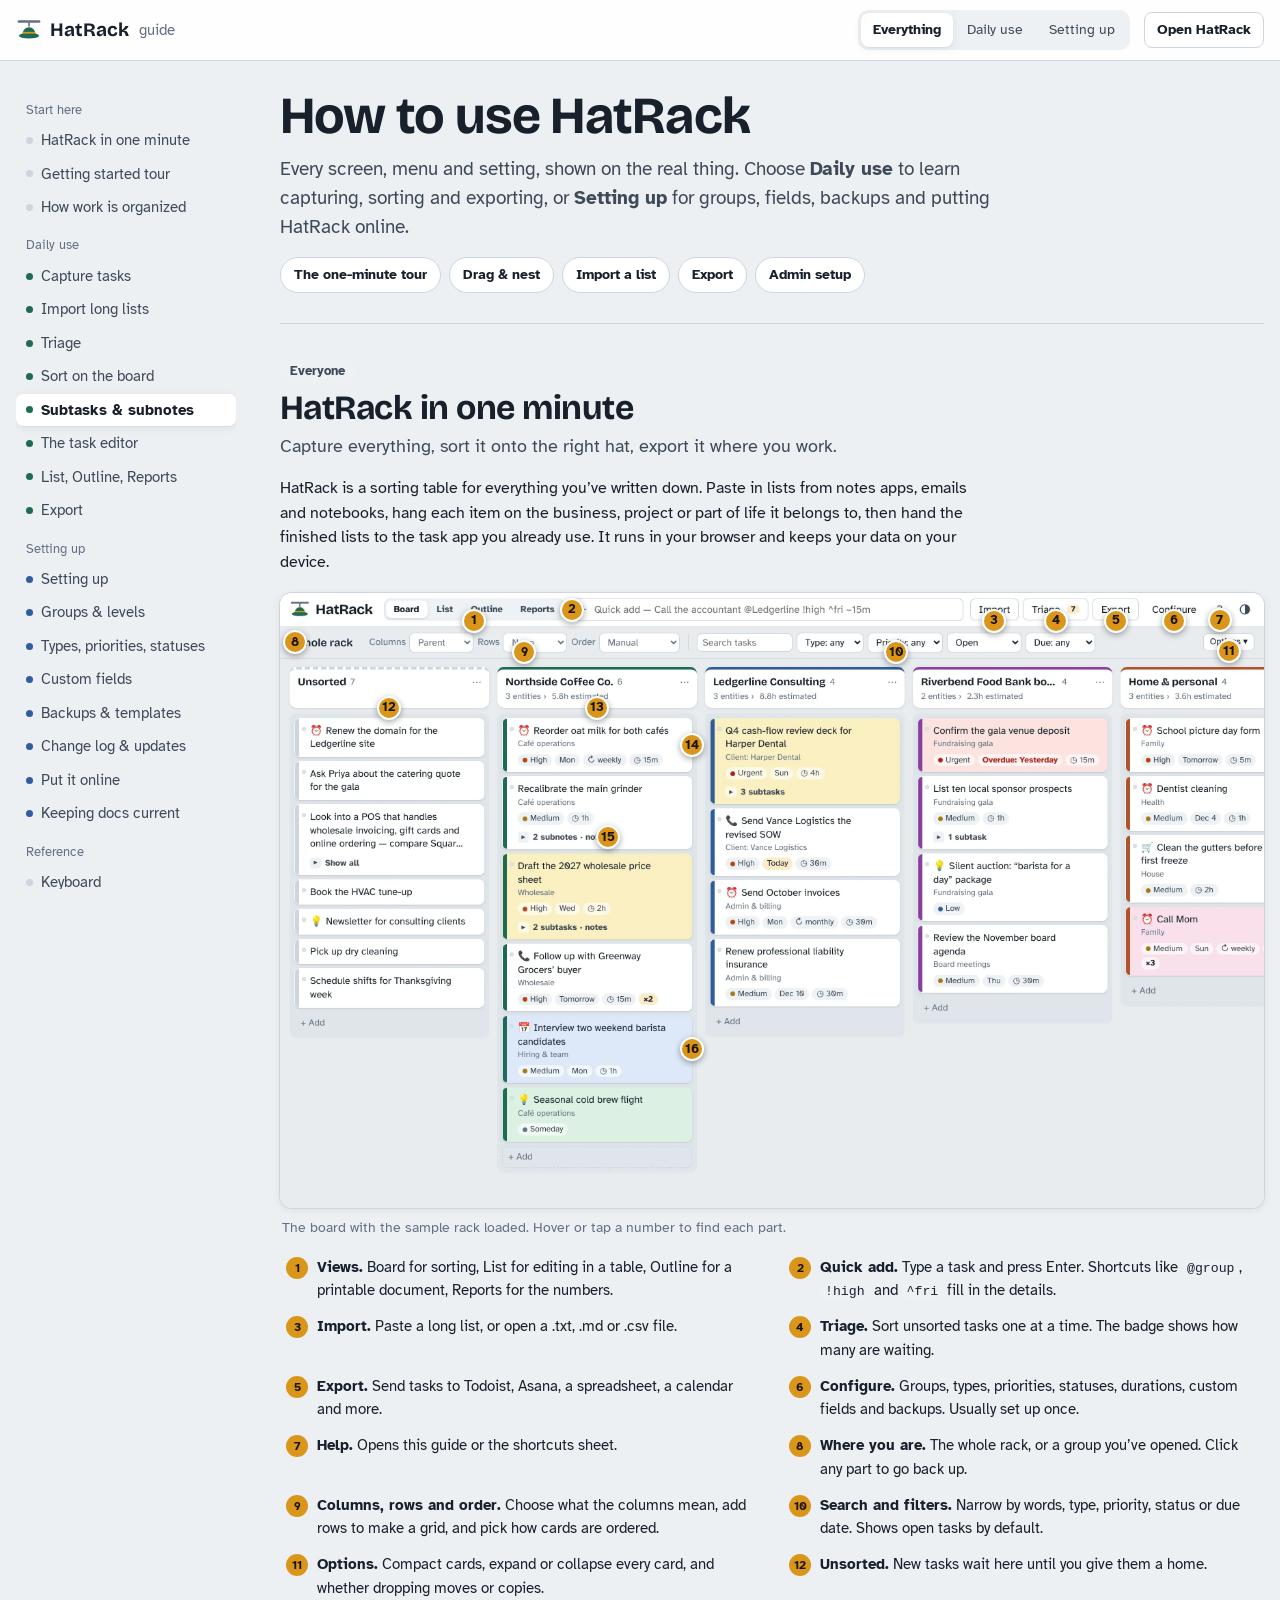
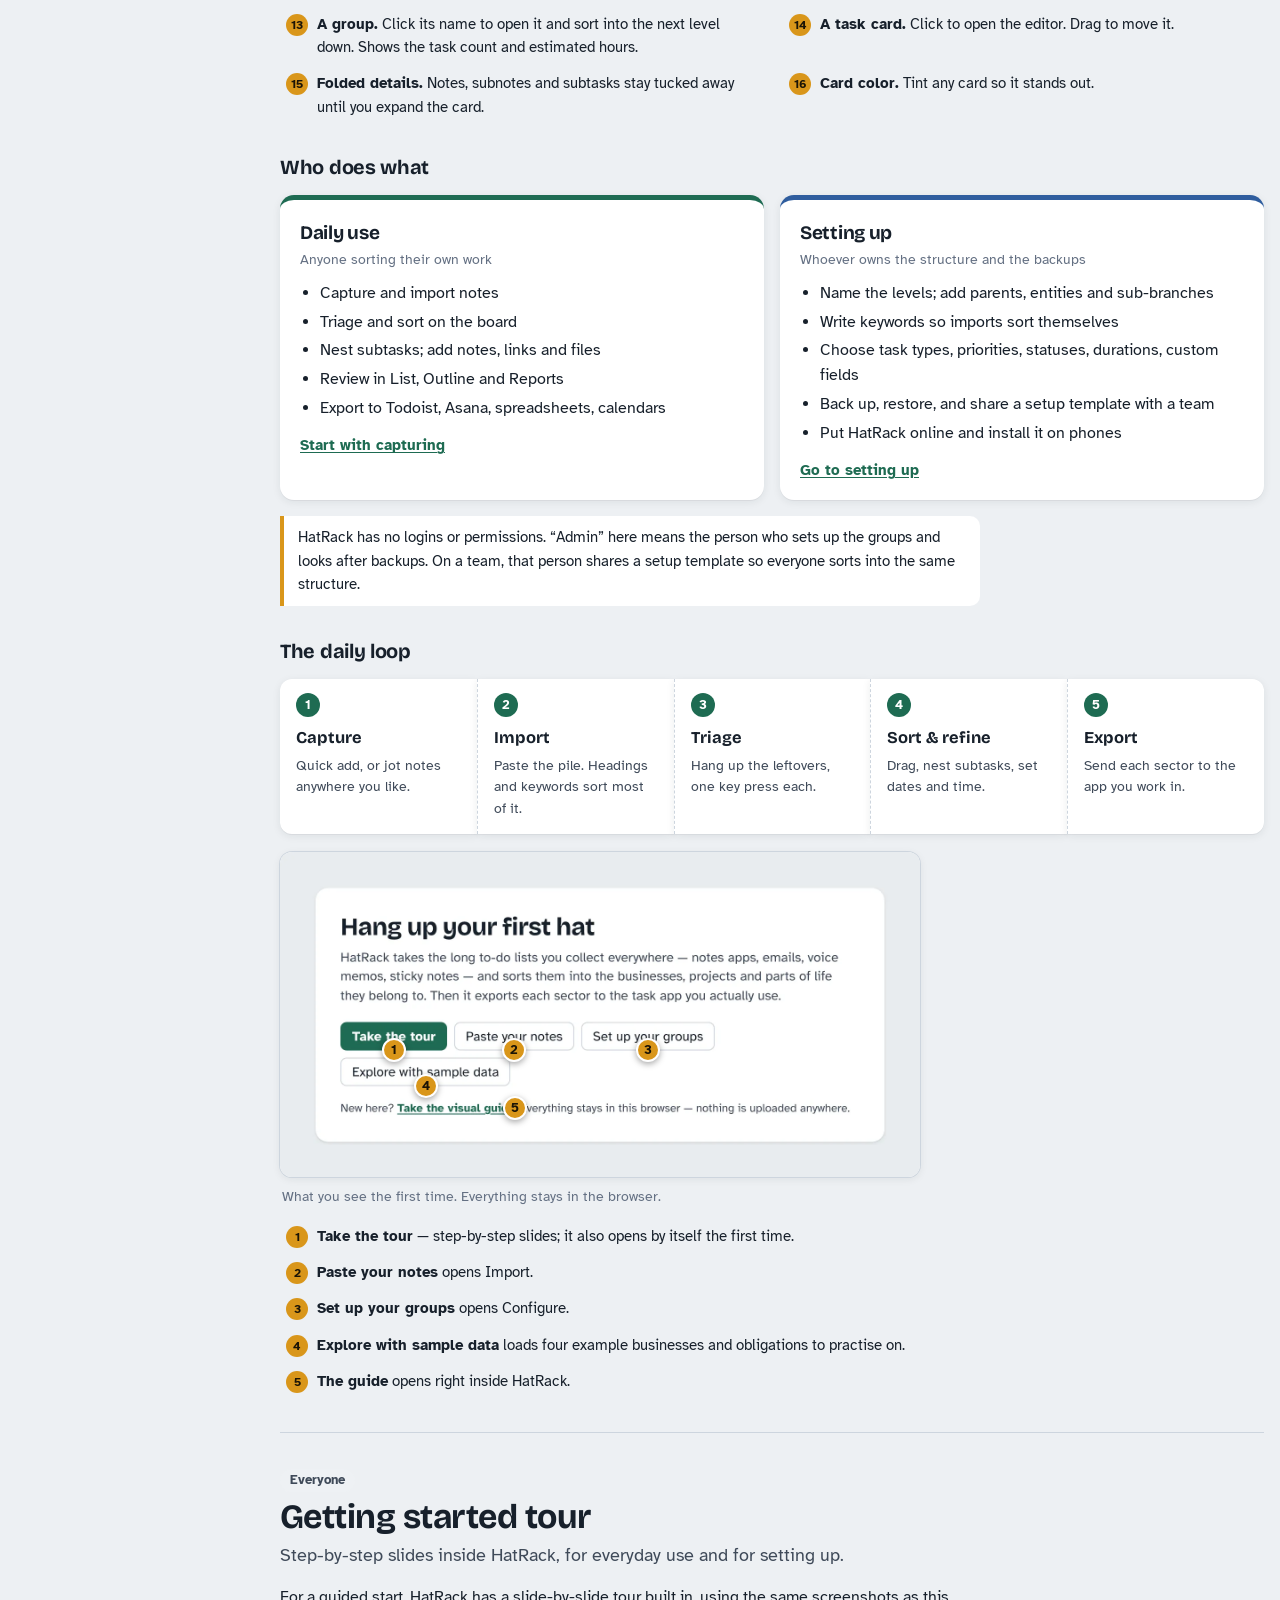
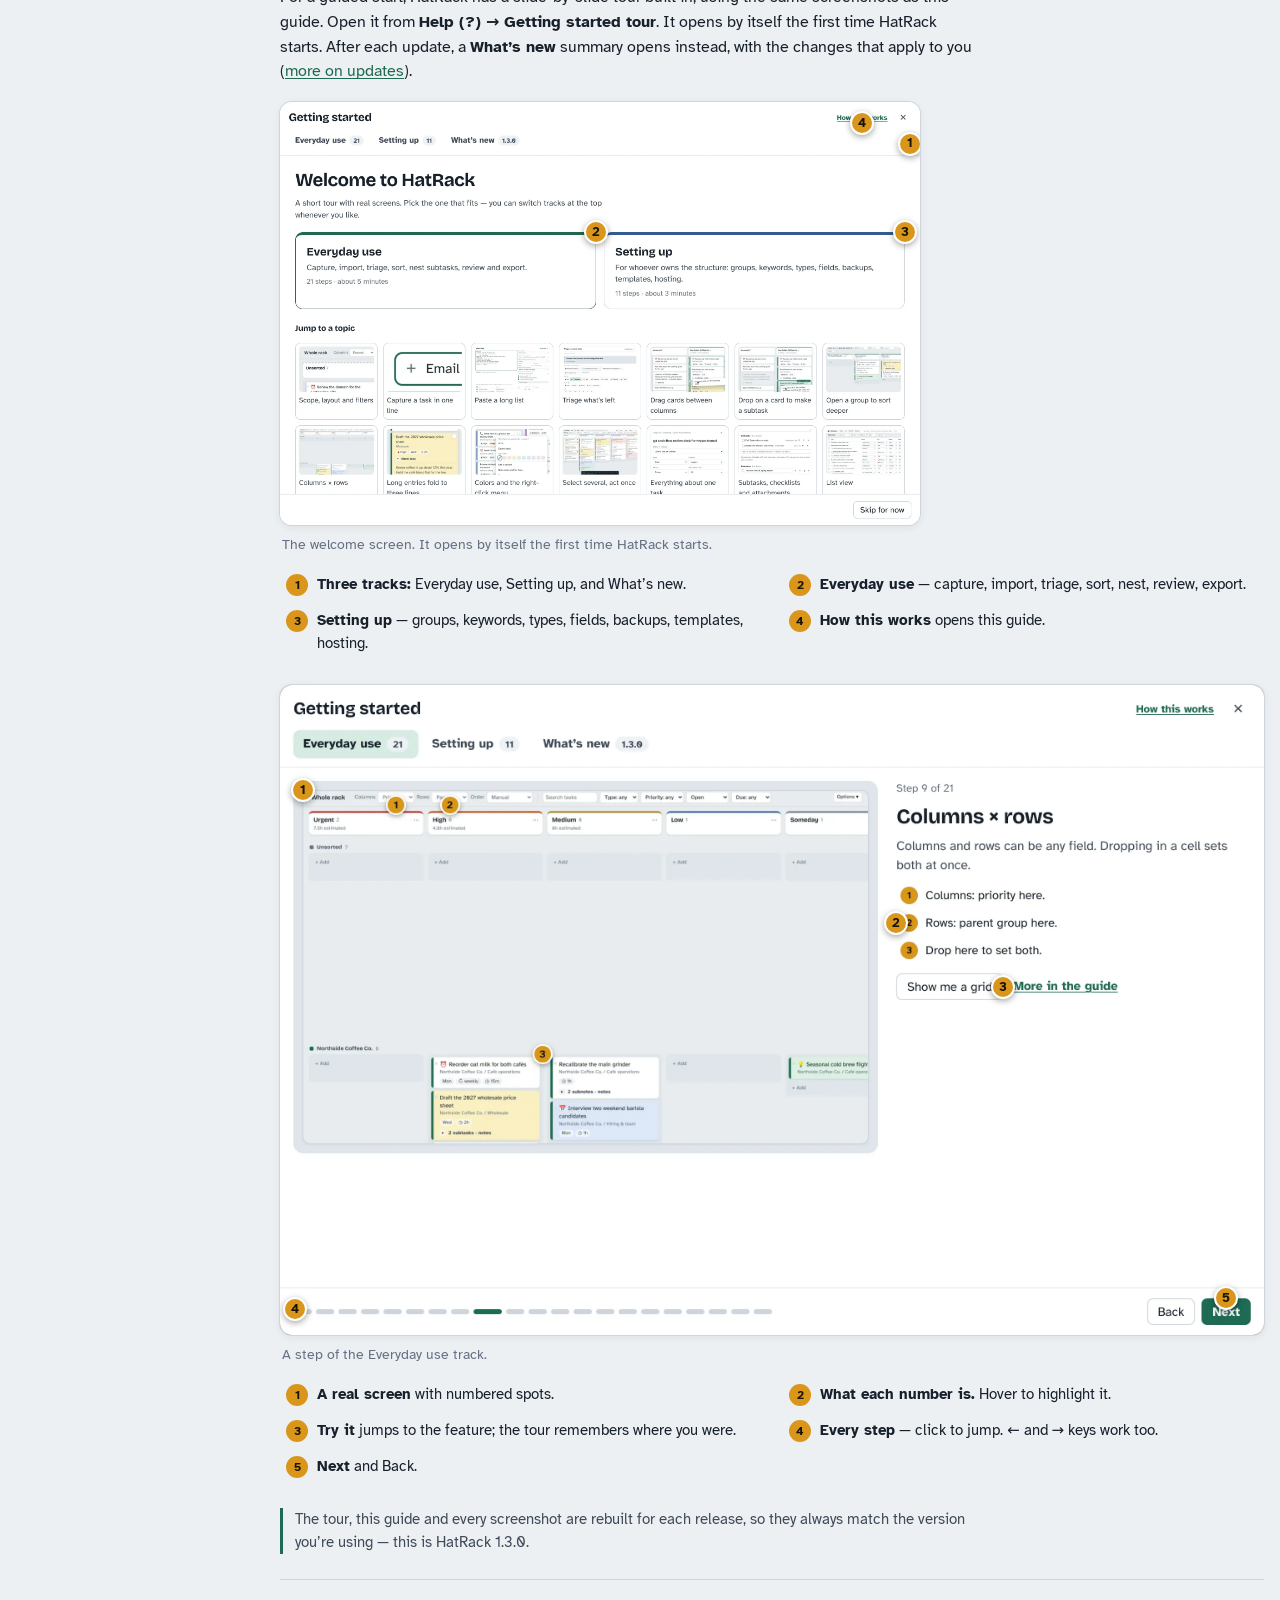
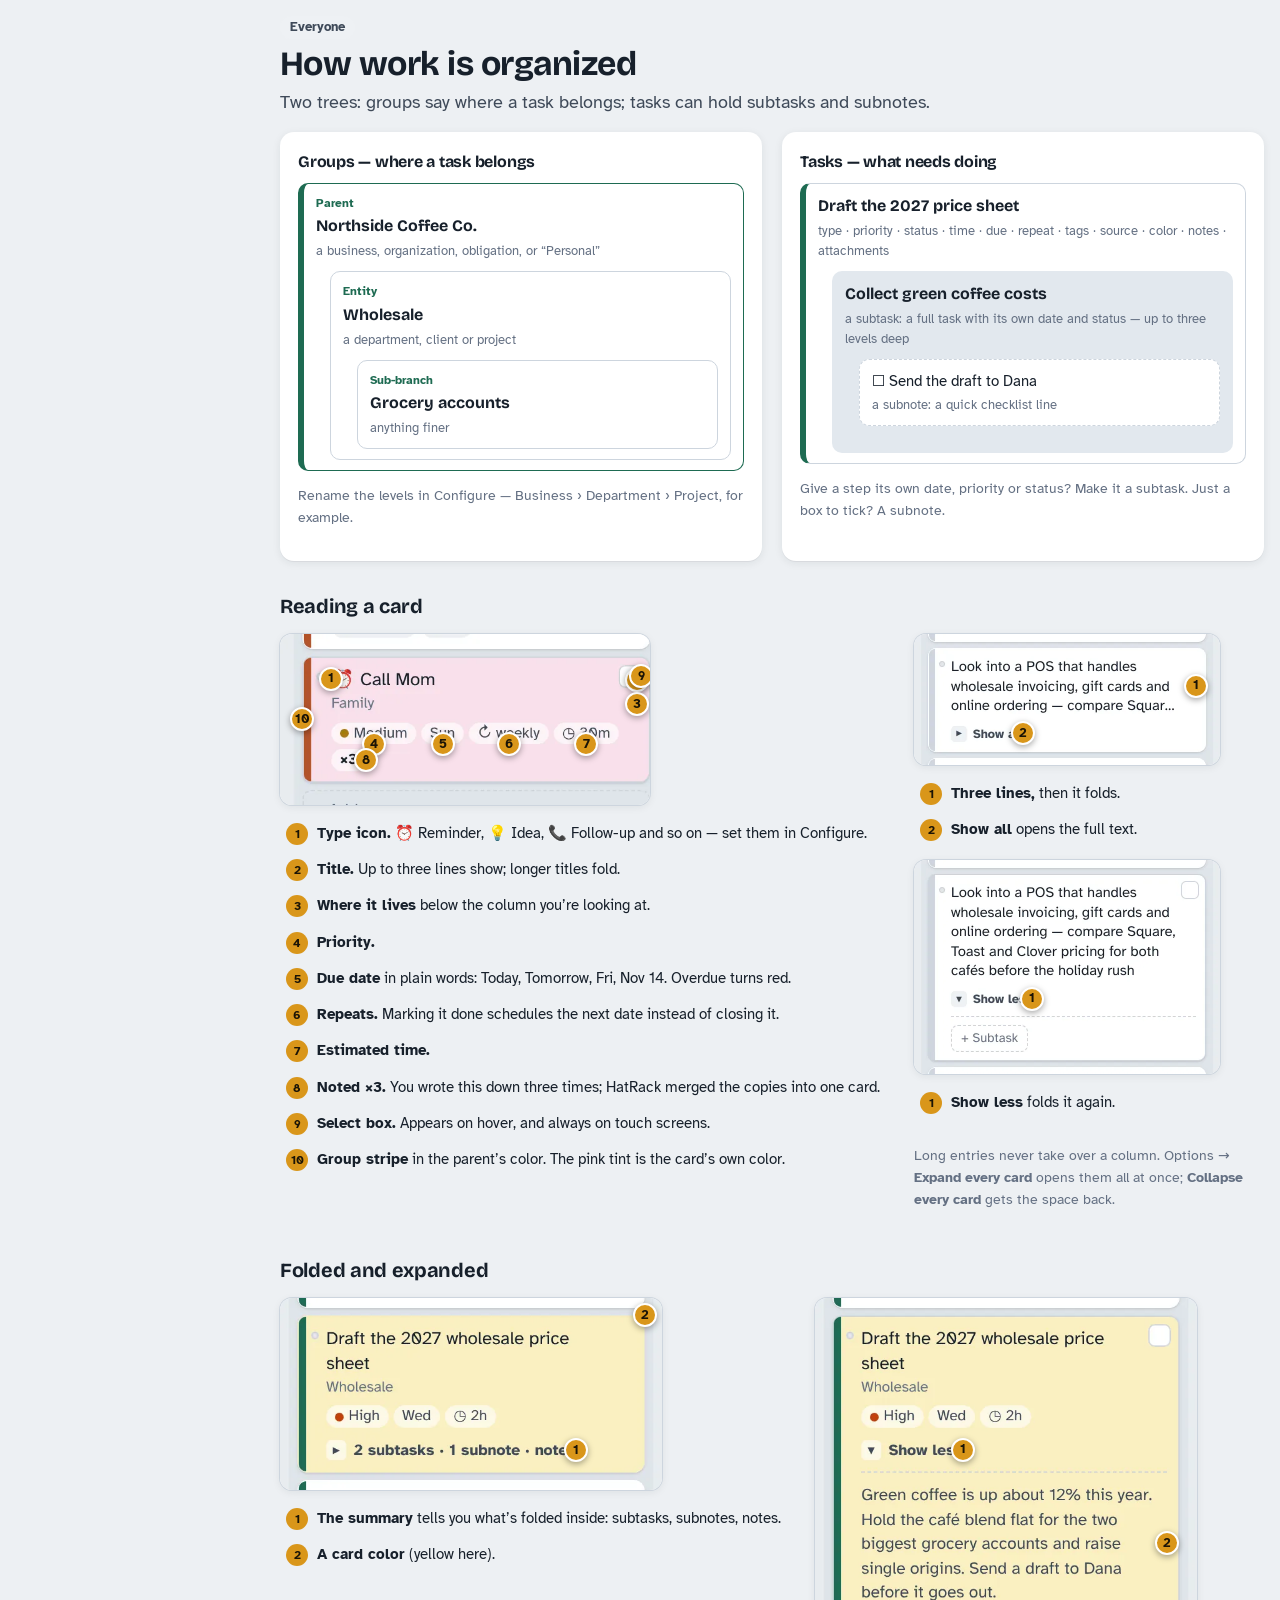
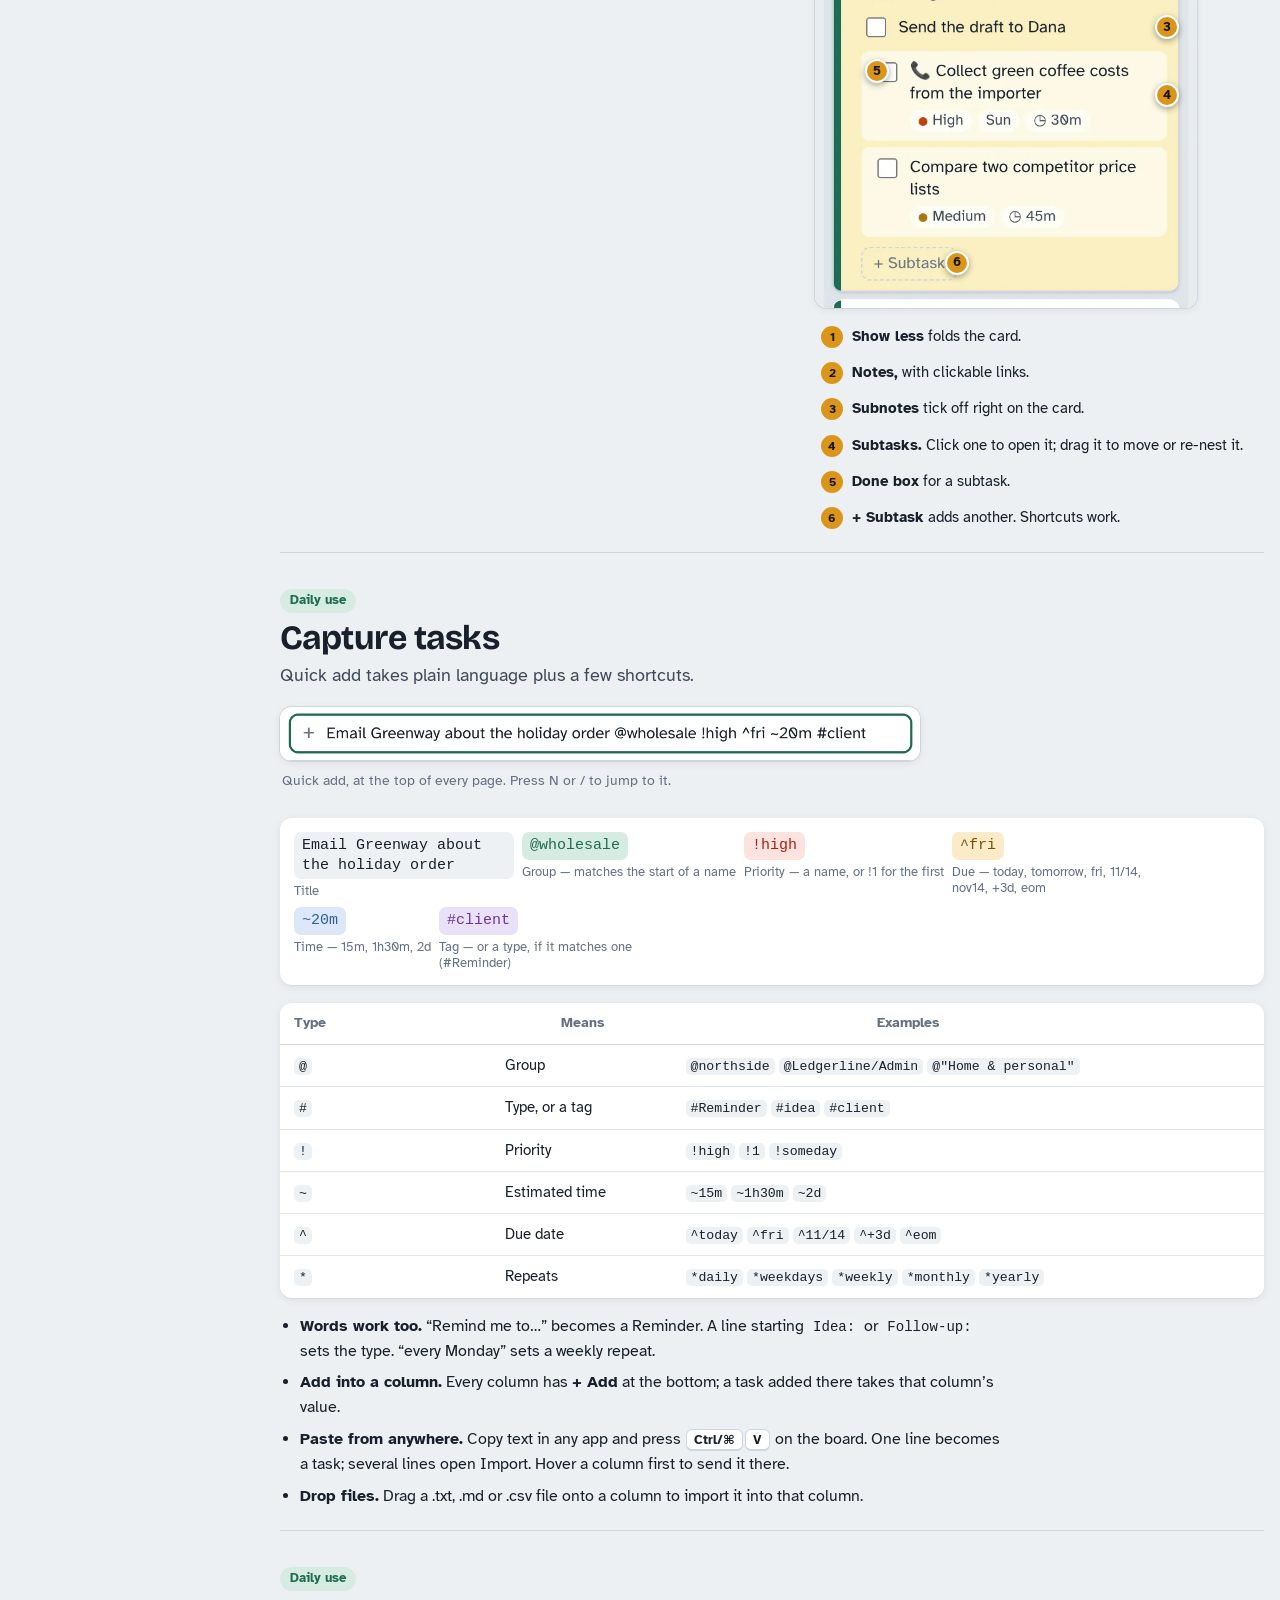
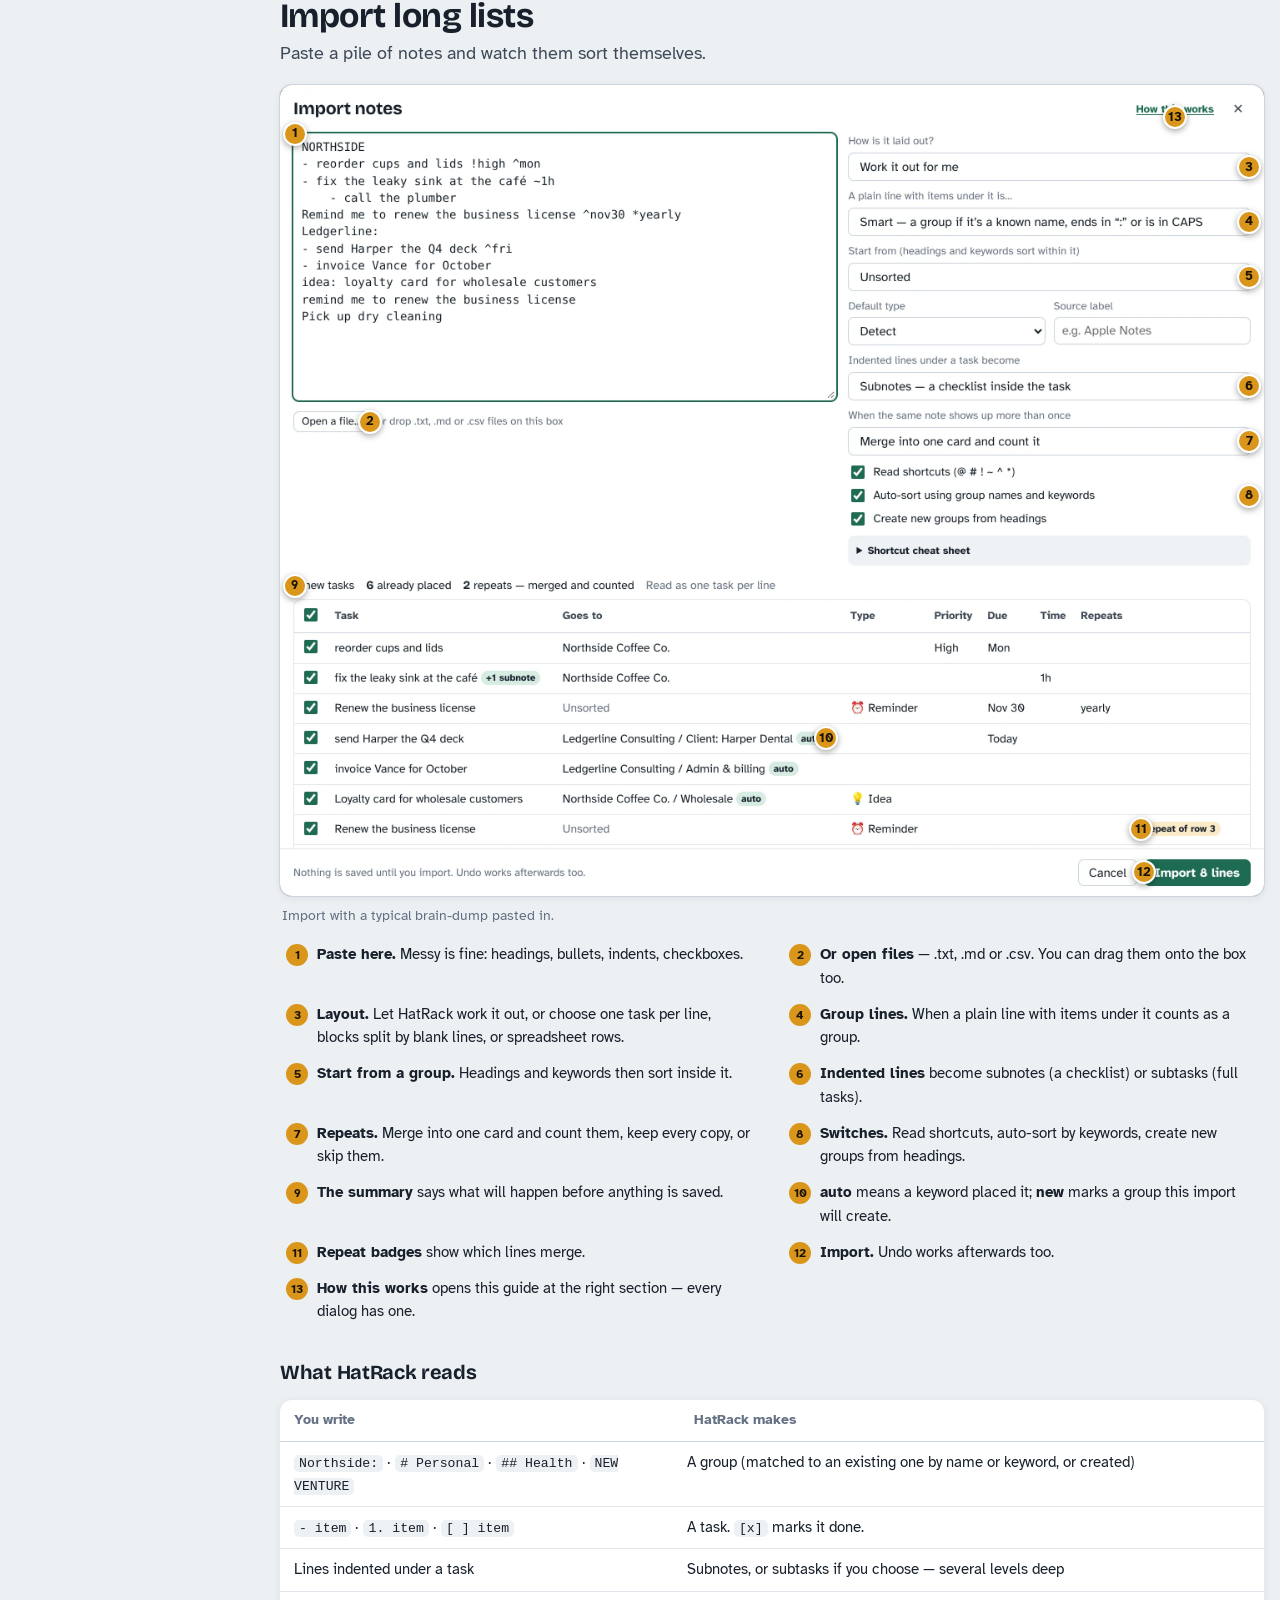
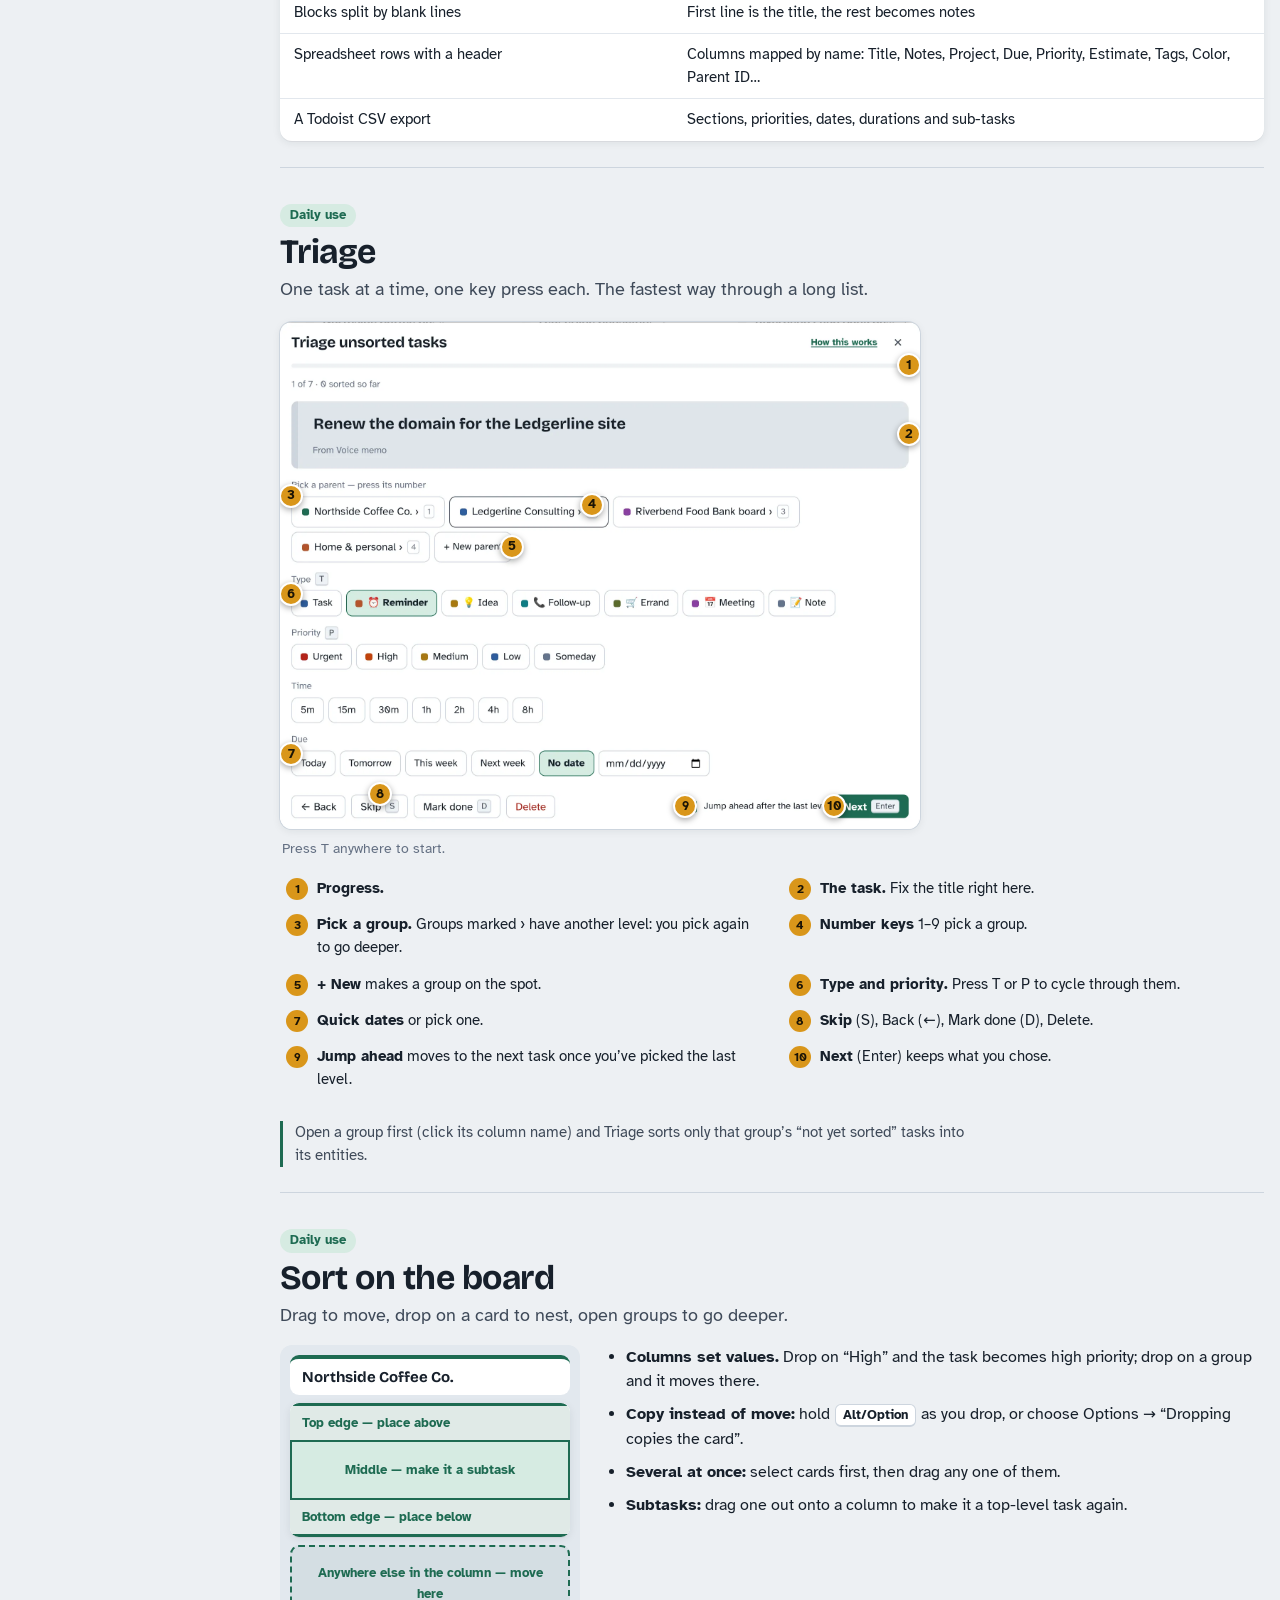
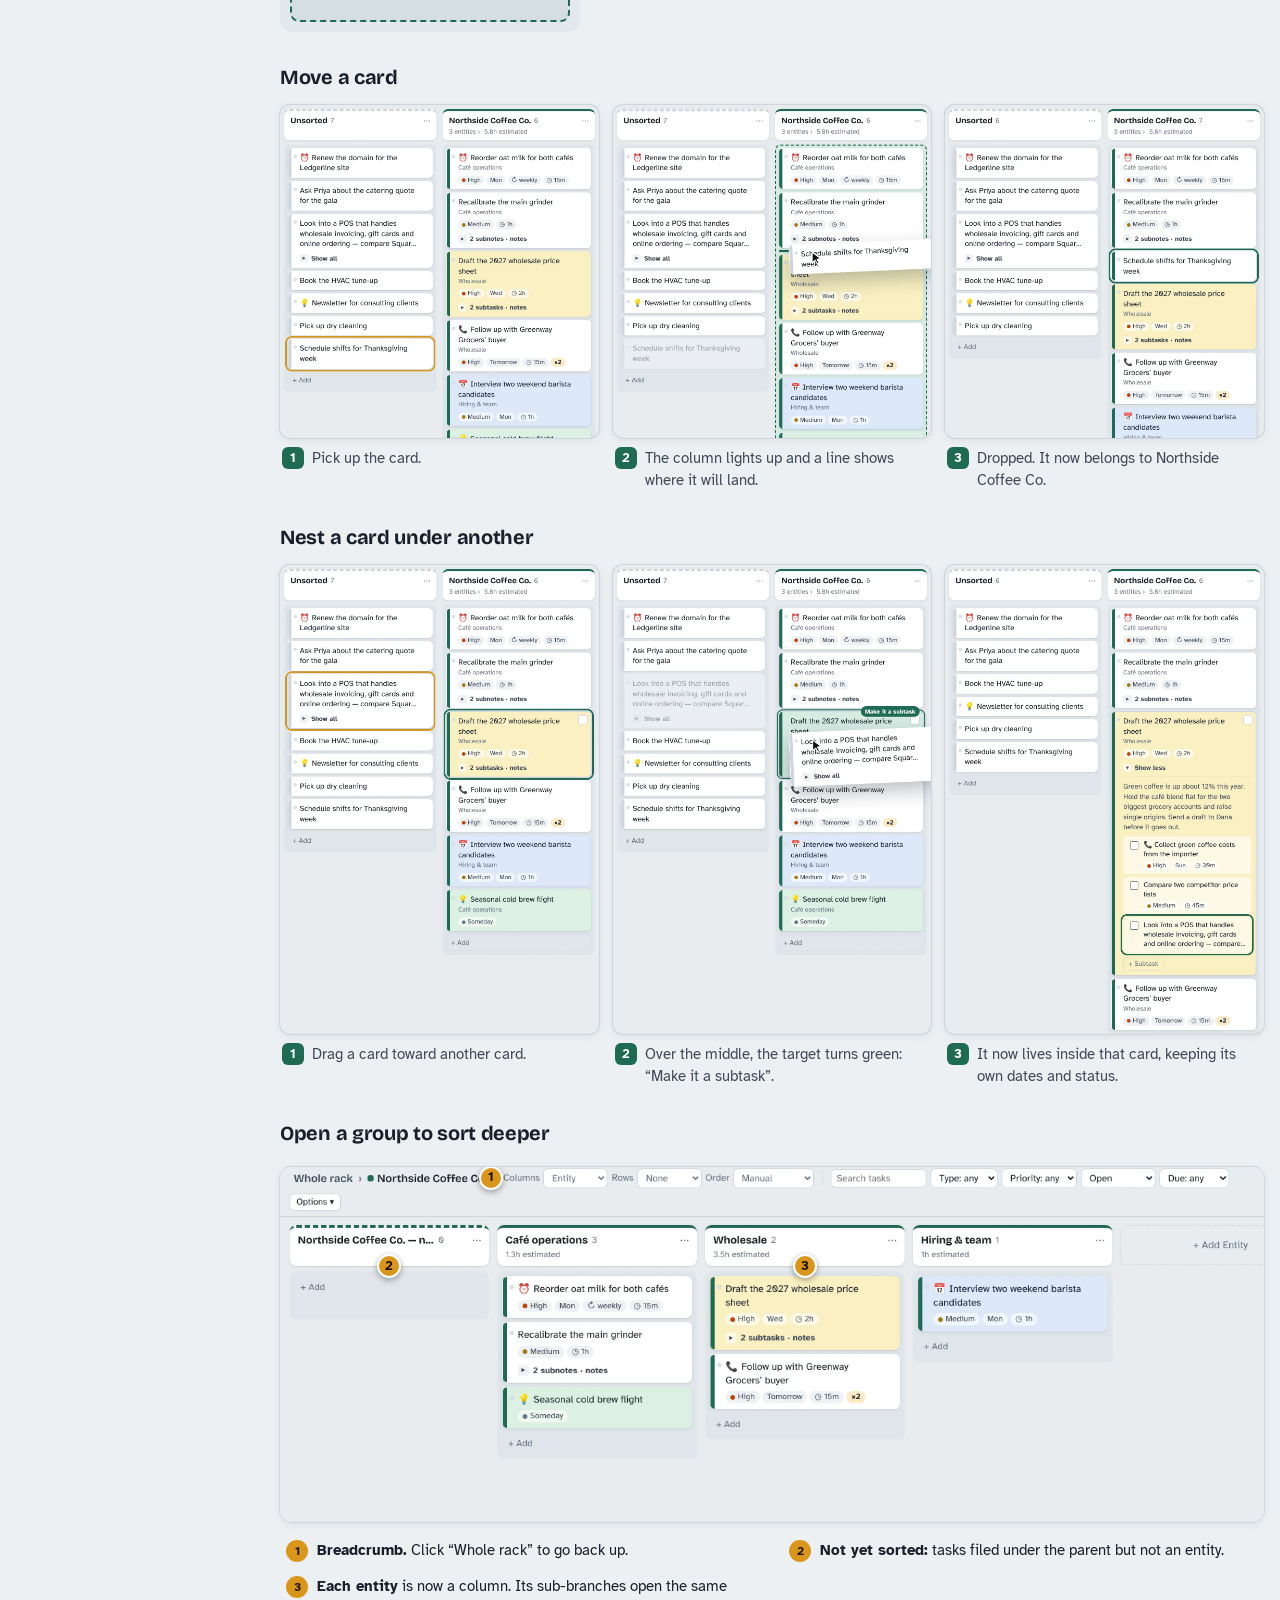
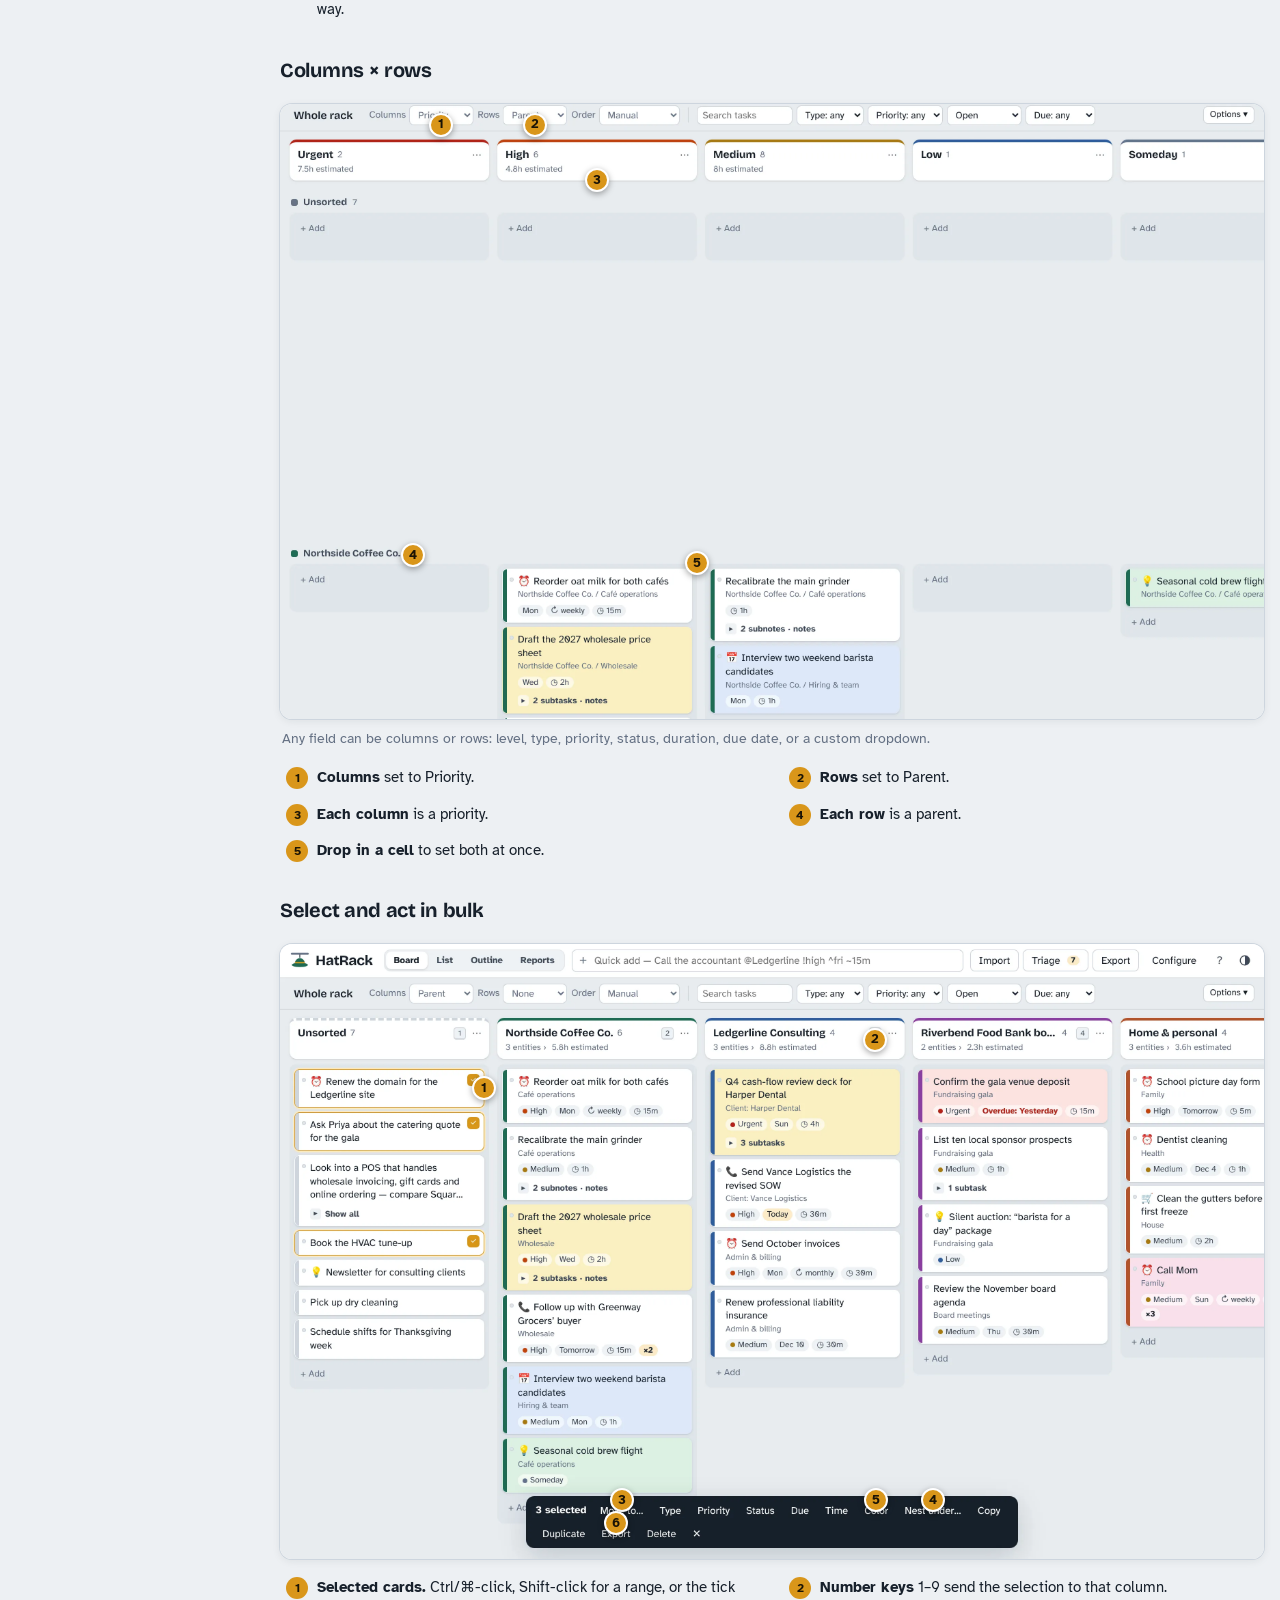
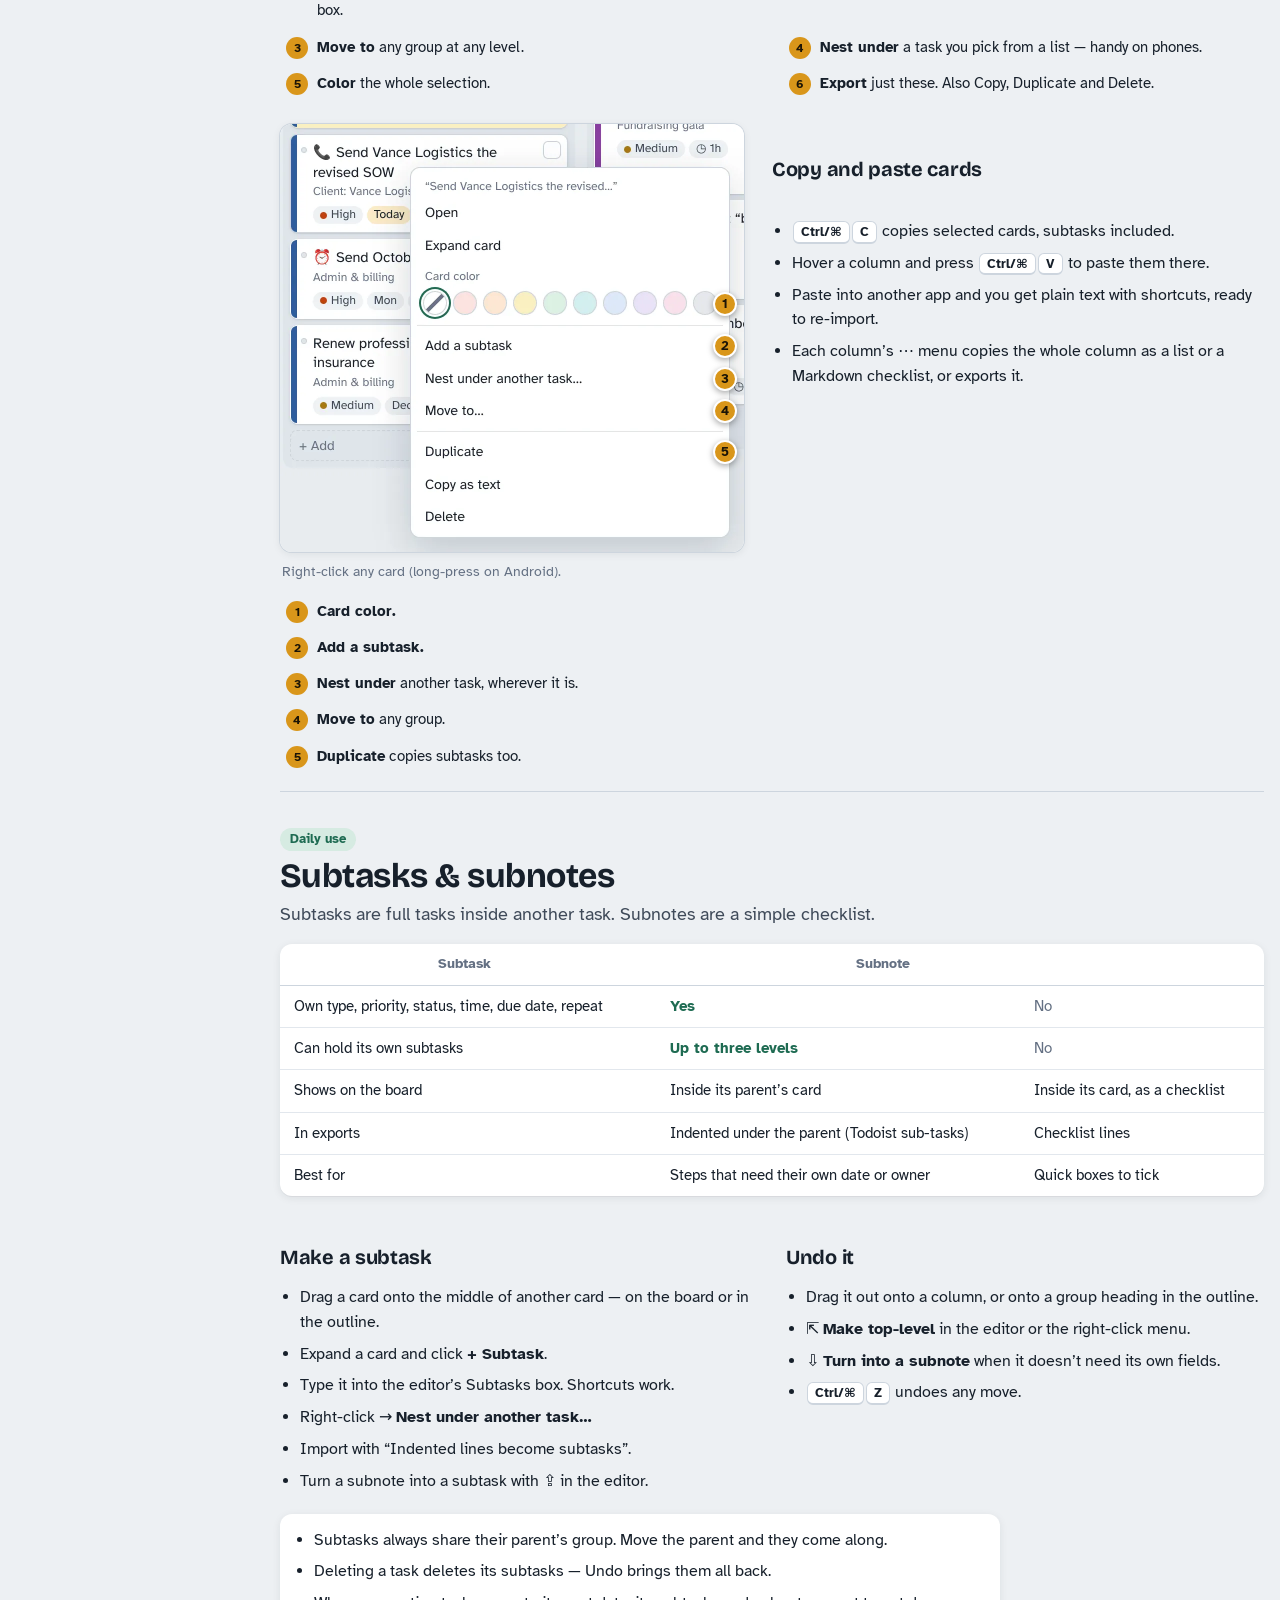
==== commit 27faec0e: "HatRack 1.3.0 — change log and role-aware What's new - Configure → Change log: every release and cha" ====
--- a/guide.html
+++ b/guide.html
@@ -153,6 +153,24 @@
 .tbl tr:last-child td{border-bottom:0}
 .tbl td:first-child{min-width:150px}
 .compare .y{color:var(--accent);font-weight:700} .compare .n{color:var(--muted)}
+/* change log */
+.k-new{--kc:#2E8A5E;--kc-soft:#DCF0E2} .k-improved{--kc:#3D74C4;--kc-soft:#DCE8F8} .k-fixed{--kc:#C58A12;--kc-soft:#FAF0C2} .k-changed{--kc:#7F5BC9;--kc-soft:#E9E1F7} .k-removed{--kc:#C2574A;--kc-soft:#FCE3E0}
+:root[data-theme="dark"] .k-new{--kc-soft:#1B3226} :root[data-theme="dark"] .k-improved{--kc-soft:#1A2B40} :root[data-theme="dark"] .k-fixed{--kc-soft:#373018} :root[data-theme="dark"] .k-changed{--kc-soft:#2A2240} :root[data-theme="dark"] .k-removed{--kc-soft:#3B2321}
+@media (prefers-color-scheme:dark){:root:not([data-theme="light"]) .k-new{--kc-soft:#1B3226}:root:not([data-theme="light"]) .k-improved{--kc-soft:#1A2B40}:root:not([data-theme="light"]) .k-fixed{--kc-soft:#373018}:root:not([data-theme="light"]) .k-changed{--kc-soft:#2A2240}:root:not([data-theme="light"]) .k-removed{--kc-soft:#3B2321}}
+.kchip{display:inline-flex;align-items:center;gap:6px;font-size:11.5px;font-weight:700;letter-spacing:.04em;text-transform:uppercase;border-radius:999px;padding:2px 9px 2px 8px;white-space:nowrap;background:var(--kc-soft);color:var(--ink);line-height:1.5;justify-self:start}
+.kchip::before{content:"";width:7px;height:7px;border-radius:50%;background:var(--kc)}
+.achip{display:inline-block;font-size:11.5px;font-weight:700;border-radius:999px;padding:1px 8px;background:var(--admin-soft);color:var(--admin);margin-left:6px;vertical-align:1px}
+.cl{display:flex;flex-direction:column;gap:18px;margin-top:14px}
+.rel h3{display:flex;flex-wrap:wrap;align-items:baseline;gap:4px 10px;margin:0 0 8px;font-size:17px}
+.rel .rv{font-size:19px} .rel .rd{font:400 14px var(--font-ui);color:var(--muted)} .rel .rt{color:var(--ink2)}
+.rel .cur{font:700 11.5px var(--font-ui);background:var(--accent);color:var(--accent-ink);border-radius:999px;padding:2px 9px}
+.chg{list-style:none;margin:0;padding:0;background:var(--surface);border-radius:12px;box-shadow:var(--shadow);overflow:hidden;max-width:880px}
+.chg li{display:grid;grid-template-columns:100px minmax(0,1fr);gap:12px;padding:10px 14px;border-top:1px solid var(--line2);font-size:15px}
+.chg li:first-child{border-top:0}
+.chg li div span:last-child{display:block;color:var(--ink2)}
+@media (max-width:640px){.chg li{grid-template-columns:1fr;gap:4px}}
+pre.code{background:var(--surface);border-radius:12px;box-shadow:var(--shadow);padding:14px 16px;overflow:auto;font:13.5px/1.5 ui-monospace,SFMono-Regular,Menlo,Consolas,monospace;max-width:880px}
+pre.code code{background:none;padding:0;font:inherit}
 .tips,.rules,.new{padding-left:20px;margin:8px 0 12px;display:flex;flex-direction:column;gap:7px;max-width:72ch}
 .rules{background:var(--surface);border-radius:12px;padding:14px 18px 14px 34px;box-shadow:var(--shadow)}
 .tip-line{font-size:15px;color:var(--ink2);border-left:3px solid var(--accent);padding-left:12px}
@@ -233,17 +251,17 @@
   <a class="open-app" href="index.html">Open HatRack</a>
 </div></header>
 <div class="wrap">
-<nav class="toc" aria-label="Guide sections"><ol><li class="grp" data-role="all">Start here</li><li data-role="all"><a href="#start"><span class="dot"></span>HatRack in one minute</a></li><li data-role="all"><a href="#tour"><span class="dot"></span>Getting started tour</a></li><li data-role="all"><a href="#concepts"><span class="dot"></span>How work is organized</a></li><li class="grp" data-role="user">Daily use</li><li data-role="user"><a href="#capture"><span class="dot"></span>Capture tasks</a></li><li data-role="user"><a href="#import"><span class="dot"></span>Import long lists</a></li><li data-role="user"><a href="#triage"><span class="dot"></span>Triage</a></li><li data-role="user"><a href="#board"><span class="dot"></span>Sort on the board</a></li><li data-role="user"><a href="#subtasks"><span class="dot"></span>Subtasks & subnotes</a></li><li data-role="user"><a href="#editor"><span class="dot"></span>The task editor</a></li><li data-role="user"><a href="#views"><span class="dot"></span>List, Outline, Reports</a></li><li data-role="user"><a href="#export"><span class="dot"></span>Export</a></li><li class="grp" data-role="admin">Setting up</li><li data-role="admin"><a href="#admin"><span class="dot"></span>Setting up</a></li><li data-role="admin"><a href="#admin-groups"><span class="dot"></span>Groups & levels</a></li><li data-role="admin"><a href="#admin-types"><span class="dot"></span>Types, priorities, statuses</a></li><li data-role="admin"><a href="#admin-fields"><span class="dot"></span>Custom fields</a></li><li data-role="admin"><a href="#admin-data"><span class="dot"></span>Backups & templates</a></li><li data-role="admin"><a href="#admin-deploy"><span class="dot"></span>Put it online</a></li><li data-role="admin"><a href="#admin-docs"><span class="dot"></span>Keeping docs current</a></li><li class="grp" data-role="all">Reference</li><li data-role="all"><a href="#keys"><span class="dot"></span>Keyboard</a></li><li data-role="all"><a href="#mobile"><span class="dot"></span>Phones & dark mode</a></li><li data-role="all"><a href="#faq"><span class="dot"></span>Questions</a></li><li data-role="all"><a href="#whats-new"><span class="dot"></span>What’s new</a></li></ol></nav>
+<nav class="toc" aria-label="Guide sections"><ol><li class="grp" data-role="all">Start here</li><li data-role="all"><a href="#start"><span class="dot"></span>HatRack in one minute</a></li><li data-role="all"><a href="#tour"><span class="dot"></span>Getting started tour</a></li><li data-role="all"><a href="#concepts"><span class="dot"></span>How work is organized</a></li><li class="grp" data-role="user">Daily use</li><li data-role="user"><a href="#capture"><span class="dot"></span>Capture tasks</a></li><li data-role="user"><a href="#import"><span class="dot"></span>Import long lists</a></li><li data-role="user"><a href="#triage"><span class="dot"></span>Triage</a></li><li data-role="user"><a href="#board"><span class="dot"></span>Sort on the board</a></li><li data-role="user"><a href="#subtasks"><span class="dot"></span>Subtasks & subnotes</a></li><li data-role="user"><a href="#editor"><span class="dot"></span>The task editor</a></li><li data-role="user"><a href="#views"><span class="dot"></span>List, Outline, Reports</a></li><li data-role="user"><a href="#export"><span class="dot"></span>Export</a></li><li class="grp" data-role="admin">Setting up</li><li data-role="admin"><a href="#admin"><span class="dot"></span>Setting up</a></li><li data-role="admin"><a href="#admin-groups"><span class="dot"></span>Groups & levels</a></li><li data-role="admin"><a href="#admin-types"><span class="dot"></span>Types, priorities, statuses</a></li><li data-role="admin"><a href="#admin-fields"><span class="dot"></span>Custom fields</a></li><li data-role="admin"><a href="#admin-data"><span class="dot"></span>Backups & templates</a></li><li data-role="admin"><a href="#admin-changelog"><span class="dot"></span>Change log & updates</a></li><li data-role="admin"><a href="#admin-deploy"><span class="dot"></span>Put it online</a></li><li data-role="admin"><a href="#admin-docs"><span class="dot"></span>Keeping docs current</a></li><li class="grp" data-role="all">Reference</li><li data-role="all"><a href="#keys"><span class="dot"></span>Keyboard</a></li><li data-role="all"><a href="#mobile"><span class="dot"></span>Phones & dark mode</a></li><li data-role="all"><a href="#faq"><span class="dot"></span>Questions</a></li><li data-role="all"><a href="#whats-new"><span class="dot"></span>Change log</a></li></ol></nav>
 <main>
 <div class="hero">
   <h1>How to use HatRack</h1>
   <p>Every screen, menu and setting, shown on the real thing. Choose <b>Daily use</b> to learn capturing, sorting and exporting, or <b>Setting up</b> for groups, fields, backups and putting HatRack online.</p>
   <div class="jump"><a href="#start">The one-minute tour</a><a href="#board">Drag &amp; nest</a><a href="#import">Import a list</a><a href="#export">Export</a><a href="#admin">Admin setup</a></div>
 </div>
-<details class="toc-m"><summary>All sections</summary><ol><li class="grp" data-role="all">Start here</li><li data-role="all"><a href="#start"><span class="dot"></span>HatRack in one minute</a></li><li data-role="all"><a href="#tour"><span class="dot"></span>Getting started tour</a></li><li data-role="all"><a href="#concepts"><span class="dot"></span>How work is organized</a></li><li class="grp" data-role="user">Daily use</li><li data-role="user"><a href="#capture"><span class="dot"></span>Capture tasks</a></li><li data-role="user"><a href="#import"><span class="dot"></span>Import long lists</a></li><li data-role="user"><a href="#triage"><span class="dot"></span>Triage</a></li><li data-role="user"><a href="#board"><span class="dot"></span>Sort on the board</a></li><li data-role="user"><a href="#subtasks"><span class="dot"></span>Subtasks & subnotes</a></li><li data-role="user"><a href="#editor"><span class="dot"></span>The task editor</a></li><li data-role="user"><a href="#views"><span class="dot"></span>List, Outline, Reports</a></li><li data-role="user"><a href="#export"><span class="dot"></span>Export</a></li><li class="grp" data-role="admin">Setting up</li><li data-role="admin"><a href="#admin"><span class="dot"></span>Setting up</a></li><li data-role="admin"><a href="#admin-groups"><span class="dot"></span>Groups & levels</a></li><li data-role="admin"><a href="#admin-types"><span class="dot"></span>Types, priorities, statuses</a></li><li data-role="admin"><a href="#admin-fields"><span class="dot"></span>Custom fields</a></li><li data-role="admin"><a href="#admin-data"><span class="dot"></span>Backups & templates</a></li><li data-role="admin"><a href="#admin-deploy"><span class="dot"></span>Put it online</a></li><li data-role="admin"><a href="#admin-docs"><span class="dot"></span>Keeping docs current</a></li><li class="grp" data-role="all">Reference</li><li data-role="all"><a href="#keys"><span class="dot"></span>Keyboard</a></li><li data-role="all"><a href="#mobile"><span class="dot"></span>Phones & dark mode</a></li><li data-role="all"><a href="#faq"><span class="dot"></span>Questions</a></li><li data-role="all"><a href="#whats-new"><span class="dot"></span>What’s new</a></li></ol></details>
+<details class="toc-m"><summary>All sections</summary><ol><li class="grp" data-role="all">Start here</li><li data-role="all"><a href="#start"><span class="dot"></span>HatRack in one minute</a></li><li data-role="all"><a href="#tour"><span class="dot"></span>Getting started tour</a></li><li data-role="all"><a href="#concepts"><span class="dot"></span>How work is organized</a></li><li class="grp" data-role="user">Daily use</li><li data-role="user"><a href="#capture"><span class="dot"></span>Capture tasks</a></li><li data-role="user"><a href="#import"><span class="dot"></span>Import long lists</a></li><li data-role="user"><a href="#triage"><span class="dot"></span>Triage</a></li><li data-role="user"><a href="#board"><span class="dot"></span>Sort on the board</a></li><li data-role="user"><a href="#subtasks"><span class="dot"></span>Subtasks & subnotes</a></li><li data-role="user"><a href="#editor"><span class="dot"></span>The task editor</a></li><li data-role="user"><a href="#views"><span class="dot"></span>List, Outline, Reports</a></li><li data-role="user"><a href="#export"><span class="dot"></span>Export</a></li><li class="grp" data-role="admin">Setting up</li><li data-role="admin"><a href="#admin"><span class="dot"></span>Setting up</a></li><li data-role="admin"><a href="#admin-groups"><span class="dot"></span>Groups & levels</a></li><li data-role="admin"><a href="#admin-types"><span class="dot"></span>Types, priorities, statuses</a></li><li data-role="admin"><a href="#admin-fields"><span class="dot"></span>Custom fields</a></li><li data-role="admin"><a href="#admin-data"><span class="dot"></span>Backups & templates</a></li><li data-role="admin"><a href="#admin-changelog"><span class="dot"></span>Change log & updates</a></li><li data-role="admin"><a href="#admin-deploy"><span class="dot"></span>Put it online</a></li><li data-role="admin"><a href="#admin-docs"><span class="dot"></span>Keeping docs current</a></li><li class="grp" data-role="all">Reference</li><li data-role="all"><a href="#keys"><span class="dot"></span>Keyboard</a></li><li data-role="all"><a href="#mobile"><span class="dot"></span>Phones & dark mode</a></li><li data-role="all"><a href="#faq"><span class="dot"></span>Questions</a></li><li data-role="all"><a href="#whats-new"><span class="dot"></span>Change log</a></li></ol></details>
 <section id="start" data-role="all" class="sec"><header class="sec-h"><span class="role-tag all">Everyone</span><h2>HatRack in one minute</h2><p class=lede>Capture everything, sort it onto the right hat, export it where you work.</p></header>
 <p>HatRack is a sorting table for everything you’ve written down. Paste in lists from notes apps, emails and notebooks, hang each item on the business, project or part of life it belongs to, then hand the finished lists to the task app you already use. It runs in your browser and keeps your data on your device.</p>
-<figure class="shot wide" data-shot="overview"><div class="frame" style="max-width:1440px"><img src="guide/overview.webp" width="1440" height="900" alt="The board with the sample rack loaded. Hover or tap a number to find each part." decoding="async"><span class="hlbox" data-n="1" style="left:10.42%;top:0.89%;width:18.89%;height:4.19%"></span><button class="pin" type="button" data-n="1" style="left:19.87%;top:5.08%" aria-label="Views.">1</button><span class="hlbox" data-n="2" style="left:30.0%;top:1.17%;width:39.58%;height:3.64%"></span><button class="pin" type="button" data-n="2" style="left:30.0%;top:2.99%" aria-label="Quick add.">2</button><span class="hlbox" data-n="3" style="left:70.28%;top:1.21%;width:4.93%;height:3.56%"></span><button class="pin" type="button" data-n="3" style="left:72.74%;top:4.76%" aria-label="Import.">3</button><span class="hlbox" data-n="4" style="left:75.62%;top:1.21%;width:6.6%;height:3.56%"></span><button class="pin" type="button" data-n="4" style="left:78.92%;top:4.76%" aria-label="Triage.">4</button><span class="hlbox" data-n="5" style="left:82.64%;top:1.21%;width:4.72%;height:3.56%"></span><button class="pin" type="button" data-n="5" style="left:85.0%;top:4.76%" aria-label="Export.">5</button><span class="hlbox" data-n="6" style="left:87.78%;top:1.21%;width:6.25%;height:3.56%"></span><button class="pin" type="button" data-n="6" style="left:90.9%;top:4.76%" aria-label="Configure.">6</button><span class="hlbox" data-n="7" style="left:94.44%;top:1.32%;width:2.08%;height:3.33%"></span><button class="pin" type="button" data-n="7" style="left:95.49%;top:4.65%" aria-label="Help.">7</button><span class="hlbox" data-n="8" style="left:0.97%;top:7.18%;width:6.88%;height:2.8%"></span><button class="pin" type="button" data-n="8" style="left:1.5%;top:8.58%" aria-label="Where you are.">8</button><span class="hlbox" data-n="9" style="left:9.1%;top:6.97%;width:32.08%;height:3.22%"></span><button class="pin" type="button" data-n="9" style="left:25.14%;top:10.19%" aria-label="Columns, rows and order.">9</button><span class="hlbox" data-n="10" style="left:42.92%;top:6.97%;width:40.9%;height:3.22%"></span><button class="pin" type="button" data-n="10" style="left:63.37%;top:10.19%" aria-label="Search and filters.">10</button><span class="hlbox" data-n="11" style="left:93.85%;top:7.16%;width:5.18%;height:2.84%"></span><button class="pin" type="button" data-n="11" style="left:96.44%;top:10.01%" aria-label="Options.">11</button><span class="hlbox" data-n="12" style="left:0.97%;top:12.53%;width:20.28%;height:6.66%"></span><button class="pin" type="button" data-n="12" style="left:11.11%;top:19.19%" aria-label="Unsorted.">12</button><span class="hlbox" data-n="13" style="left:22.08%;top:12.53%;width:20.28%;height:6.66%"></span><button class="pin" type="button" data-n="13" style="left:32.22%;top:19.19%" aria-label="A group.">13</button><span class="hlbox" data-n="14" style="left:22.57%;top:20.86%;width:19.31%;height:8.84%"></span><button class="pin" type="button" data-n="14" style="left:41.88%;top:25.28%" aria-label="A task card.">14</button><span class="hlbox" data-n="15" style="left:24.17%;top:38.98%;width:9.31%;height:2.46%"></span><button class="pin" type="button" data-n="15" style="left:33.47%;top:40.21%" aria-label="Folded details.">15</button><span class="hlbox" data-n="16" style="left:22.57%;top:69.25%;width:19.31%;height:11.01%"></span><button class="pin" type="button" data-n="16" style="left:41.88%;top:74.76%" aria-label="Card color.">16</button></div><figcaption>The board with the sample rack loaded. Hover or tap a number to find each part.</figcaption><ol class="legend c2"><li data-n="1"><span class="num">1</span><div><b>Views.</b> Board for sorting, List for editing in a table, Outline for a printable document, Reports for the numbers.</div></li><li data-n="2"><span class="num">2</span><div><b>Quick add.</b> Type a task and press Enter. Shortcuts like <code>@group</code>, <code>!high</code> and <code>^fri</code> fill in the details.</div></li><li data-n="3"><span class="num">3</span><div><b>Import.</b> Paste a long list, or open a .txt, .md or .csv file.</div></li><li data-n="4"><span class="num">4</span><div><b>Triage.</b> Sort unsorted tasks one at a time. The badge shows how many are waiting.</div></li><li data-n="5"><span class="num">5</span><div><b>Export.</b> Send tasks to Todoist, Asana, a spreadsheet, a calendar and more.</div></li><li data-n="6"><span class="num">6</span><div><b>Configure.</b> Groups, types, priorities, statuses, durations, custom fields and backups. Usually set up once.</div></li><li data-n="7"><span class="num">7</span><div><b>Help.</b> Opens this guide or the shortcuts sheet.</div></li><li data-n="8"><span class="num">8</span><div><b>Where you are.</b> The whole rack, or a group you’ve opened. Click any part to go back up.</div></li><li data-n="9"><span class="num">9</span><div><b>Columns, rows and order.</b> Choose what the columns mean, add rows to make a grid, and pick how cards are ordered.</div></li><li data-n="10"><span class="num">10</span><div><b>Search and filters.</b> Narrow by words, type, priority, status or due date. Shows open tasks by default.</div></li><li data-n="11"><span class="num">11</span><div><b>Options.</b> Compact cards, expand or collapse every card, and whether dropping moves or copies.</div></li><li data-n="12"><span class="num">12</span><div><b>Unsorted.</b> New tasks wait here until you give them a home.</div></li><li data-n="13"><span class="num">13</span><div><b>A group.</b> Click its name to open it and sort into the next level down. Shows the task count and estimated hours.</div></li><li data-n="14"><span class="num">14</span><div><b>A task card.</b> Click to open the editor. Drag to move it.</div></li><li data-n="15"><span class="num">15</span><div><b>Folded details.</b> Notes, subnotes and subtasks stay tucked away until you expand the card.</div></li><li data-n="16"><span class="num">16</span><div><b>Card color.</b> Tint any card so it stands out.</div></li></ol></figure>
+<figure class="shot wide" data-shot="overview"><div class="frame" style="max-width:1440px"><img src="guide/overview.webp" width="1440" height="900" alt="The board with the sample rack loaded. Hover or tap a number to find each part." decoding="async"><span class="hlbox" data-n="1" style="left:10.53%;top:0.92%;width:18.42%;height:3.58%"></span><button class="pin" type="button" data-n="1" style="left:19.74%;top:4.5%" aria-label="Views.">1</button><span class="hlbox" data-n="2" style="left:29.64%;top:0.89%;width:39.78%;height:3.64%"></span><button class="pin" type="button" data-n="2" style="left:29.64%;top:2.71%" aria-label="Quick add.">2</button><span class="hlbox" data-n="3" style="left:70.11%;top:0.93%;width:4.99%;height:3.56%"></span><button class="pin" type="button" data-n="3" style="left:72.6%;top:4.49%" aria-label="Import.">3</button><span class="hlbox" data-n="4" style="left:75.51%;top:0.93%;width:6.63%;height:3.56%"></span><button class="pin" type="button" data-n="4" style="left:78.83%;top:4.49%" aria-label="Triage.">4</button><span class="hlbox" data-n="5" style="left:82.56%;top:0.93%;width:4.75%;height:3.56%"></span><button class="pin" type="button" data-n="5" style="left:84.93%;top:4.49%" aria-label="Export.">5</button><span class="hlbox" data-n="6" style="left:87.72%;top:0.93%;width:6.3%;height:3.56%"></span><button class="pin" type="button" data-n="6" style="left:90.88%;top:4.49%" aria-label="Configure.">6</button><span class="hlbox" data-n="7" style="left:94.44%;top:1.04%;width:2.08%;height:3.33%"></span><button class="pin" type="button" data-n="7" style="left:95.49%;top:4.38%" aria-label="Help.">7</button><span class="hlbox" data-n="8" style="left:0.97%;top:6.63%;width:6.84%;height:2.8%"></span><button class="pin" type="button" data-n="8" style="left:1.5%;top:8.03%" aria-label="Where you are.">8</button><span class="hlbox" data-n="9" style="left:9.06%;top:6.42%;width:31.53%;height:3.22%"></span><button class="pin" type="button" data-n="9" style="left:24.83%;top:9.64%" aria-label="Columns, rows and order.">9</button><span class="hlbox" data-n="10" style="left:42.33%;top:6.42%;width:40.49%;height:3.22%"></span><button class="pin" type="button" data-n="10" style="left:62.57%;top:9.64%" aria-label="Search and filters.">10</button><span class="hlbox" data-n="11" style="left:93.81%;top:6.61%;width:5.22%;height:2.84%"></span><button class="pin" type="button" data-n="11" style="left:96.42%;top:9.45%" aria-label="Options.">11</button><span class="hlbox" data-n="12" style="left:0.97%;top:11.97%;width:20.28%;height:6.66%"></span><button class="pin" type="button" data-n="12" style="left:11.11%;top:18.64%" aria-label="Unsorted.">12</button><span class="hlbox" data-n="13" style="left:22.08%;top:11.97%;width:20.28%;height:6.66%"></span><button class="pin" type="button" data-n="13" style="left:32.22%;top:18.64%" aria-label="A group.">13</button><span class="hlbox" data-n="14" style="left:22.57%;top:20.3%;width:19.31%;height:8.84%"></span><button class="pin" type="button" data-n="14" style="left:41.88%;top:24.72%" aria-label="A task card.">14</button><span class="hlbox" data-n="15" style="left:24.17%;top:38.42%;width:9.15%;height:2.46%"></span><button class="pin" type="button" data-n="15" style="left:33.32%;top:39.65%" aria-label="Folded details.">15</button><span class="hlbox" data-n="16" style="left:22.57%;top:68.7%;width:19.31%;height:11.01%"></span><button class="pin" type="button" data-n="16" style="left:41.88%;top:74.2%" aria-label="Card color.">16</button></div><figcaption>The board with the sample rack loaded. Hover or tap a number to find each part.</figcaption><ol class="legend c2"><li data-n="1"><span class="num">1</span><div><b>Views.</b> Board for sorting, List for editing in a table, Outline for a printable document, Reports for the numbers.</div></li><li data-n="2"><span class="num">2</span><div><b>Quick add.</b> Type a task and press Enter. Shortcuts like <code>@group</code>, <code>!high</code> and <code>^fri</code> fill in the details.</div></li><li data-n="3"><span class="num">3</span><div><b>Import.</b> Paste a long list, or open a .txt, .md or .csv file.</div></li><li data-n="4"><span class="num">4</span><div><b>Triage.</b> Sort unsorted tasks one at a time. The badge shows how many are waiting.</div></li><li data-n="5"><span class="num">5</span><div><b>Export.</b> Send tasks to Todoist, Asana, a spreadsheet, a calendar and more.</div></li><li data-n="6"><span class="num">6</span><div><b>Configure.</b> Groups, types, priorities, statuses, durations, custom fields and backups. Usually set up once.</div></li><li data-n="7"><span class="num">7</span><div><b>Help.</b> Opens this guide or the shortcuts sheet.</div></li><li data-n="8"><span class="num">8</span><div><b>Where you are.</b> The whole rack, or a group you’ve opened. Click any part to go back up.</div></li><li data-n="9"><span class="num">9</span><div><b>Columns, rows and order.</b> Choose what the columns mean, add rows to make a grid, and pick how cards are ordered.</div></li><li data-n="10"><span class="num">10</span><div><b>Search and filters.</b> Narrow by words, type, priority, status or due date. Shows open tasks by default.</div></li><li data-n="11"><span class="num">11</span><div><b>Options.</b> Compact cards, expand or collapse every card, and whether dropping moves or copies.</div></li><li data-n="12"><span class="num">12</span><div><b>Unsorted.</b> New tasks wait here until you give them a home.</div></li><li data-n="13"><span class="num">13</span><div><b>A group.</b> Click its name to open it and sort into the next level down. Shows the task count and estimated hours.</div></li><li data-n="14"><span class="num">14</span><div><b>A task card.</b> Click to open the editor. Drag to move it.</div></li><li data-n="15"><span class="num">15</span><div><b>Folded details.</b> Notes, subnotes and subtasks stay tucked away until you expand the card.</div></li><li data-n="16"><span class="num">16</span><div><b>Card color.</b> Tint any card so it stands out.</div></li></ol></figure>
 <h3>Who does what</h3>
 <div class="roles">
   <div class="role user"><h4>Daily use</h4><p class="muted">Anyone sorting their own work</p>
@@ -262,11 +280,11 @@
   <li><b>Sort &amp; refine</b><span>Drag, nest subtasks, set dates and time.</span></li>
   <li><b>Export</b><span>Send each sector to the app you work in.</span></li>
 </ol>
-<figure class="shot mid" data-shot="empty"><div class="frame" style="max-width:720px"><img src="guide/empty.webp" width="720" height="366" alt="What you see the first time. Everything stays in the browser." loading="lazy" decoding="async"><span class="hlbox" data-n="1" style="left:9.44%;top:52.27%;width:16.94%;height:8.74%"></span><button class="pin" type="button" data-n="1" style="left:17.92%;top:61.0%" aria-label="Take the tour">1</button><span class="hlbox" data-n="2" style="left:27.5%;top:52.27%;width:18.61%;height:8.74%"></span><button class="pin" type="button" data-n="2" style="left:36.81%;top:61.0%" aria-label="Paste your notes">2</button><span class="hlbox" data-n="3" style="left:47.22%;top:52.27%;width:20.42%;height:8.74%"></span><button class="pin" type="button" data-n="3" style="left:57.43%;top:61.0%" aria-label="Set up your groups">3</button><span class="hlbox" data-n="4" style="left:9.44%;top:63.19%;width:26.53%;height:8.74%"></span><button class="pin" type="button" data-n="4" style="left:22.71%;top:71.92%" aria-label="Explore with sample data">4</button><span class="hlbox" data-n="5" style="left:18.47%;top:76.29%;width:17.92%;height:5.14%"></span><button class="pin" type="button" data-n="5" style="left:36.39%;top:78.86%" aria-label="The guide">5</button></div><figcaption>What you see the first time. Everything stays in the browser.</figcaption><ol class="legend c1"><li data-n="1"><span class="num">1</span><div><b>Take the tour</b> — step-by-step slides; it also opens by itself the first time.</div></li><li data-n="2"><span class="num">2</span><div><b>Paste your notes</b> opens Import.</div></li><li data-n="3"><span class="num">3</span><div><b>Set up your groups</b> opens Configure.</div></li><li data-n="4"><span class="num">4</span><div><b>Explore with sample data</b> loads four example businesses and obligations to practise on.</div></li><li data-n="5"><span class="num">5</span><div><b>The guide</b> opens right inside HatRack.</div></li></ol></figure>
+<figure class="shot mid" data-shot="empty"><div class="frame" style="max-width:720px"><img src="guide/empty.webp" width="720" height="366" alt="What you see the first time. Everything stays in the browser." loading="lazy" decoding="async"><span class="hlbox" data-n="1" style="left:9.44%;top:52.27%;width:16.65%;height:8.74%"></span><button class="pin" type="button" data-n="1" style="left:17.77%;top:61.0%" aria-label="Take the tour">1</button><span class="hlbox" data-n="2" style="left:27.21%;top:52.27%;width:18.76%;height:8.74%"></span><button class="pin" type="button" data-n="2" style="left:36.59%;top:61.0%" aria-label="Paste your notes">2</button><span class="hlbox" data-n="3" style="left:47.08%;top:52.27%;width:20.87%;height:8.74%"></span><button class="pin" type="button" data-n="3" style="left:57.52%;top:61.0%" aria-label="Set up your groups">3</button><span class="hlbox" data-n="4" style="left:9.44%;top:63.19%;width:26.59%;height:8.74%"></span><button class="pin" type="button" data-n="4" style="left:22.74%;top:71.92%" aria-label="Explore with sample data">4</button><span class="hlbox" data-n="5" style="left:18.32%;top:76.29%;width:18.34%;height:5.14%"></span><button class="pin" type="button" data-n="5" style="left:36.66%;top:78.86%" aria-label="The guide">5</button></div><figcaption>What you see the first time. Everything stays in the browser.</figcaption><ol class="legend c1"><li data-n="1"><span class="num">1</span><div><b>Take the tour</b> — step-by-step slides; it also opens by itself the first time.</div></li><li data-n="2"><span class="num">2</span><div><b>Paste your notes</b> opens Import.</div></li><li data-n="3"><span class="num">3</span><div><b>Set up your groups</b> opens Configure.</div></li><li data-n="4"><span class="num">4</span><div><b>Explore with sample data</b> loads four example businesses and obligations to practise on.</div></li><li data-n="5"><span class="num">5</span><div><b>The guide</b> opens right inside HatRack.</div></li></ol></figure>
 </section><section id="tour" data-role="all" class="sec"><header class="sec-h"><span class="role-tag all">Everyone</span><h2>Getting started tour</h2><p class=lede>Step-by-step slides inside HatRack, for everyday use and for setting up.</p></header>
-<p>For a guided start, HatRack has a slide-by-slide tour built in, using the same screenshots as this guide. Open it from <b>Help (?) → Getting started tour</b>. It opens by itself the first time HatRack starts, and after each update it shows a short <b>What’s new</b> track instead.</p>
-<figure class="shot mid" data-shot="tour-welcome"><div class="frame" style="max-width:1180px"><img src="guide/tour-welcome.webp" width="1180" height="780" alt="The welcome screen. It opens by itself the first time HatRack starts." loading="lazy" decoding="async"><span class="hlbox" data-n="1" style="left:0.0%;top:6.92%;width:100.0%;height:5.74%"></span><button class="pin" type="button" data-n="1" style="left:98.5%;top:9.79%" aria-label="Three tracks:">1</button><span class="hlbox" data-n="2" style="left:2.37%;top:30.72%;width:47.03%;height:18.25%"></span><button class="pin" type="button" data-n="2" style="left:49.41%;top:30.72%" aria-label="Everyday use">2</button><span class="hlbox" data-n="3" style="left:50.59%;top:30.72%;width:47.03%;height:18.25%"></span><button class="pin" type="button" data-n="3" style="left:97.63%;top:30.72%" aria-label="Setting up">3</button><span class="hlbox" data-n="4" style="left:87.2%;top:2.51%;width:7.71%;height:2.42%"></span><button class="pin" type="button" data-n="4" style="left:91.06%;top:4.93%" aria-label="How this works">4</button></div><figcaption>The welcome screen. It opens by itself the first time HatRack starts.</figcaption><ol class="legend c2"><li data-n="1"><span class="num">1</span><div><b>Three tracks:</b> Everyday use, Setting up, and What’s new.</div></li><li data-n="2"><span class="num">2</span><div><b>Everyday use</b> — capture, import, triage, sort, nest, review, export.</div></li><li data-n="3"><span class="num">3</span><div><b>Setting up</b> — groups, keywords, types, fields, backups, templates, hosting.</div></li><li data-n="4"><span class="num">4</span><div><b>How this works</b> opens this guide.</div></li></ol></figure><figure class="shot wide" data-shot="tour-slide"><div class="frame" style="max-width:1180px"><img src="guide/tour-slide.webp" width="1180" height="780" alt="A step of the Everyday use track." loading="lazy" decoding="async"><span class="hlbox" data-n="1" style="left:2.37%;top:16.25%;width:57.38%;height:54.25%"></span><button class="pin" type="button" data-n="1" style="left:2.37%;top:16.25%" aria-label="A real screen">1</button><span class="hlbox" data-n="2" style="left:62.64%;top:30.68%;width:36.01%;height:11.93%"></span><button class="pin" type="button" data-n="2" style="left:62.64%;top:36.64%" aria-label="What each number is.">2</button><span class="hlbox" data-n="3" style="left:62.64%;top:44.4%;width:10.76%;height:4.1%"></span><button class="pin" type="button" data-n="3" style="left:73.4%;top:46.45%" aria-label="Try it">3</button><span class="hlbox" data-n="4" style="left:1.36%;top:96.03%;width:46.36%;height:0.77%"></span><button class="pin" type="button" data-n="4" style="left:1.5%;top:96.03%" aria-label="Every step">4</button><span class="hlbox" data-n="5" style="left:93.64%;top:94.36%;width:5.0%;height:4.1%"></span><button class="pin" type="button" data-n="5" style="left:96.14%;top:94.36%" aria-label="Next">5</button></div><figcaption>A step of the Everyday use track.</figcaption><ol class="legend c2"><li data-n="1"><span class="num">1</span><div><b>A real screen</b> with numbered spots.</div></li><li data-n="2"><span class="num">2</span><div><b>What each number is.</b> Hover to highlight it.</div></li><li data-n="3"><span class="num">3</span><div><b>Try it</b> jumps to the feature; the tour remembers where you were.</div></li><li data-n="4"><span class="num">4</span><div><b>Every step</b> — click to jump. ← and → keys work too.</div></li><li data-n="5"><span class="num">5</span><div><b>Next</b> and Back.</div></li></ol></figure>
-<p class="tip-line">The tour, this guide and every screenshot are rebuilt for each release, so they always match the version you’re using — this is HatRack 1.2.0.</p>
+<p>For a guided start, HatRack has a slide-by-slide tour built in, using the same screenshots as this guide. Open it from <b>Help (?) → Getting started tour</b>. It opens by itself the first time HatRack starts. After each update, a <b>What’s new</b> summary opens instead, with the changes that apply to you (<a href="#admin-changelog">more on updates</a>).</p>
+<figure class="shot mid" data-shot="tour-welcome"><div class="frame" style="max-width:1180px"><img src="guide/tour-welcome.webp" width="1180" height="780" alt="The welcome screen. It opens by itself the first time HatRack starts." loading="lazy" decoding="async"><span class="hlbox" data-n="1" style="left:0.0%;top:6.92%;width:100.0%;height:5.74%"></span><button class="pin" type="button" data-n="1" style="left:98.5%;top:9.79%" aria-label="Three tracks:">1</button><span class="hlbox" data-n="2" style="left:2.37%;top:30.72%;width:47.03%;height:18.25%"></span><button class="pin" type="button" data-n="2" style="left:49.41%;top:30.72%" aria-label="Everyday use">2</button><span class="hlbox" data-n="3" style="left:50.59%;top:30.72%;width:47.03%;height:18.25%"></span><button class="pin" type="button" data-n="3" style="left:97.63%;top:30.72%" aria-label="Setting up">3</button><span class="hlbox" data-n="4" style="left:87.02%;top:2.51%;width:7.9%;height:2.42%"></span><button class="pin" type="button" data-n="4" style="left:90.97%;top:4.93%" aria-label="How this works">4</button></div><figcaption>The welcome screen. It opens by itself the first time HatRack starts.</figcaption><ol class="legend c2"><li data-n="1"><span class="num">1</span><div><b>Three tracks:</b> Everyday use, Setting up, and What’s new.</div></li><li data-n="2"><span class="num">2</span><div><b>Everyday use</b> — capture, import, triage, sort, nest, review, export.</div></li><li data-n="3"><span class="num">3</span><div><b>Setting up</b> — groups, keywords, types, fields, backups, templates, hosting.</div></li><li data-n="4"><span class="num">4</span><div><b>How this works</b> opens this guide.</div></li></ol></figure><figure class="shot wide" data-shot="tour-slide"><div class="frame" style="max-width:1180px"><img src="guide/tour-slide.webp" width="1180" height="780" alt="A step of the Everyday use track." loading="lazy" decoding="async"><span class="hlbox" data-n="1" style="left:2.37%;top:16.25%;width:57.38%;height:54.25%"></span><button class="pin" type="button" data-n="1" style="left:2.37%;top:16.25%" aria-label="A real screen">1</button><span class="hlbox" data-n="2" style="left:62.64%;top:30.68%;width:36.01%;height:11.93%"></span><button class="pin" type="button" data-n="2" style="left:62.64%;top:36.64%" aria-label="What each number is.">2</button><span class="hlbox" data-n="3" style="left:62.64%;top:44.4%;width:10.87%;height:4.1%"></span><button class="pin" type="button" data-n="3" style="left:73.5%;top:46.45%" aria-label="Try it">3</button><span class="hlbox" data-n="4" style="left:1.36%;top:96.03%;width:48.64%;height:0.77%"></span><button class="pin" type="button" data-n="4" style="left:1.5%;top:96.03%" aria-label="Every step">4</button><span class="hlbox" data-n="5" style="left:93.67%;top:94.36%;width:4.97%;height:4.1%"></span><button class="pin" type="button" data-n="5" style="left:96.16%;top:94.36%" aria-label="Next">5</button></div><figcaption>A step of the Everyday use track.</figcaption><ol class="legend c2"><li data-n="1"><span class="num">1</span><div><b>A real screen</b> with numbered spots.</div></li><li data-n="2"><span class="num">2</span><div><b>What each number is.</b> Hover to highlight it.</div></li><li data-n="3"><span class="num">3</span><div><b>Try it</b> jumps to the feature; the tour remembers where you were.</div></li><li data-n="4"><span class="num">4</span><div><b>Every step</b> — click to jump. ← and → keys work too.</div></li><li data-n="5"><span class="num">5</span><div><b>Next</b> and Back.</div></li></ol></figure>
+<p class="tip-line">The tour, this guide and every screenshot are rebuilt for each release, so they always match the version you’re using — this is HatRack 1.3.0.</p>
 </section><section id="concepts" data-role="all" class="sec"><header class="sec-h"><span class="role-tag all">Everyone</span><h2>How work is organized</h2><p class=lede>Two trees: groups say where a task belongs; tasks can hold subtasks and subnotes.</p></header>
 <div class="tree">
   <div class="tree-col">
@@ -286,22 +304,22 @@
 </div>
 <h3>Reading a card</h3>
 <div class="pair">
-<figure class="shot narrow" data-shot="card-anatomy"><div class="frame" style="max-width:370px"><img src="guide/card-anatomy.webp" width="296" height="137" alt="" loading="lazy" decoding="async"><span class="hlbox" data-n="1" style="left:13.85%;top:19.69%;width:6.08%;height:13.13%"></span><button class="pin" type="button" data-n="1" style="left:13.85%;top:26.25%" aria-label="Type icon.">1</button><span class="hlbox" data-n="2" style="left:13.85%;top:19.69%;width:82.77%;height:14.26%"></span><button class="pin" type="button" data-n="2" style="left:96.62%;top:26.82%" aria-label="Title.">2</button><span class="hlbox" data-n="3" style="left:13.85%;top:34.68%;width:82.77%;height:12.68%"></span><button class="pin" type="button" data-n="3" style="left:96.62%;top:41.02%" aria-label="Where it lives">3</button><span class="hlbox" data-n="4" style="left:13.85%;top:51.74%;width:22.64%;height:12.83%"></span><button class="pin" type="button" data-n="4" style="left:25.17%;top:64.57%" aria-label="Priority.">4</button><span class="hlbox" data-n="5" style="left:37.84%;top:51.74%;width:11.49%;height:12.83%"></span><button class="pin" type="button" data-n="5" style="left:43.58%;top:64.57%" aria-label="Due date">5</button><span class="hlbox" data-n="6" style="left:50.68%;top:51.74%;width:20.63%;height:12.83%"></span><button class="pin" type="button" data-n="6" style="left:60.99%;top:64.57%" aria-label="Repeats.">6</button><span class="hlbox" data-n="7" style="left:72.66%;top:51.74%;width:17.73%;height:12.83%"></span><button class="pin" type="button" data-n="7" style="left:81.52%;top:64.57%" aria-label="Estimated time.">7</button><span class="hlbox" data-n="8" style="left:13.85%;top:67.48%;width:9.12%;height:12.83%"></span><button class="pin" type="button" data-n="8" style="left:22.97%;top:73.9%" aria-label="Noted ×3.">8</button><span class="hlbox" data-n="9" style="left:91.55%;top:18.23%;width:6.08%;height:13.13%"></span><button class="pin" type="button" data-n="9" style="left:97.64%;top:24.79%" aria-label="Select box.">9</button><span class="hlbox" data-n="10" style="left:6.08%;top:13.13%;width:93.92%;height:73.75%"></span><button class="pin" type="button" data-n="10" style="left:6.08%;top:50.0%" aria-label="Group stripe">10</button></div><ol class="legend c1"><li data-n="1"><span class="num">1</span><div><b>Type icon.</b> ⏰ Reminder, 💡 Idea, 📞 Follow-up and so on — set them in Configure.</div></li><li data-n="2"><span class="num">2</span><div><b>Title.</b> Up to three lines show; longer titles fold.</div></li><li data-n="3"><span class="num">3</span><div><b>Where it lives</b> below the column you’re looking at.</div></li><li data-n="4"><span class="num">4</span><div><b>Priority.</b> </div></li><li data-n="5"><span class="num">5</span><div><b>Due date</b> in plain words: Today, Tomorrow, Fri, Nov 14. Overdue turns red.</div></li><li data-n="6"><span class="num">6</span><div><b>Repeats.</b> Marking it done schedules the next date instead of closing it.</div></li><li data-n="7"><span class="num">7</span><div><b>Estimated time.</b> </div></li><li data-n="8"><span class="num">8</span><div><b>Noted ×3.</b> You wrote this down three times; HatRack merged the copies into one card.</div></li><li data-n="9"><span class="num">9</span><div><b>Select box.</b> Appears on hover, and always on touch screens.</div></li><li data-n="10"><span class="num">10</span><div><b>Group stripe</b> in the parent’s color. The pink tint is the card’s own color.</div></li></ol></figure>
+<figure class="shot narrow" data-shot="card-anatomy"><div class="frame" style="max-width:370px"><img src="guide/card-anatomy.webp" width="296" height="137" alt="" loading="lazy" decoding="async"><span class="hlbox" data-n="1" style="left:13.85%;top:19.69%;width:6.11%;height:13.13%"></span><button class="pin" type="button" data-n="1" style="left:13.85%;top:26.25%" aria-label="Type icon.">1</button><span class="hlbox" data-n="2" style="left:13.85%;top:19.69%;width:82.77%;height:14.26%"></span><button class="pin" type="button" data-n="2" style="left:96.62%;top:26.82%" aria-label="Title.">2</button><span class="hlbox" data-n="3" style="left:13.85%;top:34.68%;width:82.77%;height:12.68%"></span><button class="pin" type="button" data-n="3" style="left:96.62%;top:41.02%" aria-label="Where it lives">3</button><span class="hlbox" data-n="4" style="left:13.85%;top:51.74%;width:22.95%;height:12.83%"></span><button class="pin" type="button" data-n="4" style="left:25.33%;top:64.57%" aria-label="Priority.">4</button><span class="hlbox" data-n="5" style="left:38.15%;top:51.74%;width:11.53%;height:12.83%"></span><button class="pin" type="button" data-n="5" style="left:43.92%;top:64.57%" aria-label="Due date">5</button><span class="hlbox" data-n="6" style="left:51.04%;top:51.74%;width:21.5%;height:12.83%"></span><button class="pin" type="button" data-n="6" style="left:61.79%;top:64.57%" aria-label="Repeats.">6</button><span class="hlbox" data-n="7" style="left:73.89%;top:51.74%;width:17.77%;height:12.83%"></span><button class="pin" type="button" data-n="7" style="left:82.78%;top:64.57%" aria-label="Estimated time.">7</button><span class="hlbox" data-n="8" style="left:13.85%;top:67.48%;width:9.37%;height:12.83%"></span><button class="pin" type="button" data-n="8" style="left:23.22%;top:73.9%" aria-label="Noted ×3.">8</button><span class="hlbox" data-n="9" style="left:91.55%;top:18.23%;width:6.08%;height:13.13%"></span><button class="pin" type="button" data-n="9" style="left:97.64%;top:24.79%" aria-label="Select box.">9</button><span class="hlbox" data-n="10" style="left:6.08%;top:13.13%;width:93.92%;height:73.75%"></span><button class="pin" type="button" data-n="10" style="left:6.08%;top:50.0%" aria-label="Group stripe">10</button></div><ol class="legend c1"><li data-n="1"><span class="num">1</span><div><b>Type icon.</b> ⏰ Reminder, 💡 Idea, 📞 Follow-up and so on — set them in Configure.</div></li><li data-n="2"><span class="num">2</span><div><b>Title.</b> Up to three lines show; longer titles fold.</div></li><li data-n="3"><span class="num">3</span><div><b>Where it lives</b> below the column you’re looking at.</div></li><li data-n="4"><span class="num">4</span><div><b>Priority.</b> </div></li><li data-n="5"><span class="num">5</span><div><b>Due date</b> in plain words: Today, Tomorrow, Fri, Nov 14. Overdue turns red.</div></li><li data-n="6"><span class="num">6</span><div><b>Repeats.</b> Marking it done schedules the next date instead of closing it.</div></li><li data-n="7"><span class="num">7</span><div><b>Estimated time.</b> </div></li><li data-n="8"><span class="num">8</span><div><b>Noted ×3.</b> You wrote this down three times; HatRack merged the copies into one card.</div></li><li data-n="9"><span class="num">9</span><div><b>Select box.</b> Appears on hover, and always on touch screens.</div></li><li data-n="10"><span class="num">10</span><div><b>Group stripe</b> in the parent’s color. The pink tint is the card’s own color.</div></li></ol></figure>
 <div class="stack">
 <div class="duo">
-<figure class="shot tiny" data-shot="long-collapsed"><div class="frame" style="max-width:306px"><img src="guide/long-collapsed.webp" width="306" height="131" alt="" loading="lazy" decoding="async"><span class="hlbox" data-n="1" style="left:12.09%;top:17.45%;width:80.07%;height:44.52%"></span><button class="pin" type="button" data-n="1" style="left:92.16%;top:39.71%" aria-label="Three lines,">1</button><span class="hlbox" data-n="2" style="left:12.09%;top:67.28%;width:23.53%;height:16.79%"></span><button class="pin" type="button" data-n="2" style="left:35.62%;top:75.68%" aria-label="Show all">2</button></div><ol class="legend c1"><li data-n="1"><span class="num">1</span><div><b>Three lines,</b> then it folds.</div></li><li data-n="2"><span class="num">2</span><div><b>Show all</b> opens the full text.</div></li></ol></figure>
-<figure class="shot tiny" data-shot="long-expanded"><div class="frame" style="max-width:306px"><img src="guide/long-expanded.webp" width="306" height="234" alt="" loading="lazy" decoding="async"><span class="hlbox" data-n="1" style="left:12.09%;top:62.89%;width:26.8%;height:9.44%"></span><button class="pin" type="button" data-n="1" style="left:38.89%;top:67.61%" aria-label="Show less">1</button></div><ol class="legend c1"><li data-n="1"><span class="num">1</span><div><b>Show less</b> folds it again.</div></li></ol></figure>
+<figure class="shot tiny" data-shot="long-collapsed"><div class="frame" style="max-width:306px"><img src="guide/long-collapsed.webp" width="306" height="131" alt="" loading="lazy" decoding="async"><span class="hlbox" data-n="1" style="left:12.09%;top:17.45%;width:80.07%;height:44.52%"></span><button class="pin" type="button" data-n="1" style="left:92.16%;top:39.71%" aria-label="Three lines,">1</button><span class="hlbox" data-n="2" style="left:12.09%;top:67.28%;width:23.45%;height:16.79%"></span><button class="pin" type="button" data-n="2" style="left:35.54%;top:75.68%" aria-label="Show all">2</button></div><ol class="legend c1"><li data-n="1"><span class="num">1</span><div><b>Three lines,</b> then it folds.</div></li><li data-n="2"><span class="num">2</span><div><b>Show all</b> opens the full text.</div></li></ol></figure>
+<figure class="shot tiny" data-shot="long-expanded"><div class="frame" style="max-width:306px"><img src="guide/long-expanded.webp" width="306" height="214" alt="" loading="lazy" decoding="async"><span class="hlbox" data-n="1" style="left:12.09%;top:59.51%;width:26.54%;height:10.3%"></span><button class="pin" type="button" data-n="1" style="left:38.63%;top:64.66%" aria-label="Show less">1</button></div><ol class="legend c1"><li data-n="1"><span class="num">1</span><div><b>Show less</b> folds it again.</div></li></ol></figure>
 </div>
 <p class="muted sm">Long entries never take over a column. Options → <b>Expand every card</b> opens them all at once; <b>Collapse every card</b> gets the space back.</p>
 </div>
 </div>
 <h3>Folded and expanded</h3>
 <div class="pair">
-<figure class="shot narrow" data-shot="card-collapsed"><div class="frame" style="max-width:382px"><img src="guide/card-collapsed.webp" width="306" height="154" alt="" loading="lazy" decoding="async"><span class="hlbox" data-n="1" style="left:12.09%;top:72.04%;width:66.67%;height:14.35%"></span><button class="pin" type="button" data-n="1" style="left:78.76%;top:79.21%" aria-label="The summary">1</button><span class="hlbox" data-n="2" style="left:4.58%;top:9.08%;width:90.85%;height:81.85%"></span><button class="pin" type="button" data-n="2" style="left:95.42%;top:9.08%" aria-label="A card color">2</button></div><ol class="legend c1"><li data-n="1"><span class="num">1</span><div><b>The summary</b> tells you what’s folded inside: subtasks, subnotes, notes.</div></li><li data-n="2"><span class="num">2</span><div><b>A card color</b> (yellow here).</div></li></ol></figure>
-<figure class="shot narrow" data-shot="card-expanded"><div class="frame" style="max-width:382px"><img src="guide/card-expanded.webp" width="306" height="489" alt="" loading="lazy" decoding="async"><span class="hlbox" data-n="1" style="left:12.09%;top:22.68%;width:26.8%;height:4.52%"></span><button class="pin" type="button" data-n="1" style="left:38.89%;top:24.94%" aria-label="Show less">1</button><span class="hlbox" data-n="2" style="left:12.09%;top:30.25%;width:80.07%;height:19.96%"></span><button class="pin" type="button" data-n="2" style="left:92.16%;top:40.24%" aria-label="Notes,">2</button><span class="hlbox" data-n="3" style="left:12.09%;top:51.85%;width:80.07%;height:4.29%"></span><button class="pin" type="button" data-n="3" style="left:92.16%;top:53.99%" aria-label="Subnotes">3</button><span class="hlbox" data-n="4" style="left:12.09%;top:57.77%;width:80.07%;height:14.7%"></span><button class="pin" type="button" data-n="4" style="left:92.16%;top:65.12%" aria-label="Subtasks.">4</button><span class="hlbox" data-n="5" style="left:16.34%;top:59.61%;width:5.23%;height:3.27%"></span><button class="pin" type="button" data-n="5" style="left:16.34%;top:61.24%" aria-label="Done box">5</button><span class="hlbox" data-n="6" style="left:12.09%;top:89.83%;width:25.16%;height:5.48%"></span><button class="pin" type="button" data-n="6" style="left:37.25%;top:92.57%" aria-label="+ Subtask">6</button></div><ol class="legend c1"><li data-n="1"><span class="num">1</span><div><b>Show less</b> folds the card.</div></li><li data-n="2"><span class="num">2</span><div><b>Notes,</b> with clickable links.</div></li><li data-n="3"><span class="num">3</span><div><b>Subnotes</b> tick off right on the card.</div></li><li data-n="4"><span class="num">4</span><div><b>Subtasks.</b> Click one to open it; drag it to move or re-nest it.</div></li><li data-n="5"><span class="num">5</span><div><b>Done box</b> for a subtask.</div></li><li data-n="6"><span class="num">6</span><div><b>+ Subtask</b> adds another. Shortcuts work.</div></li></ol></figure>
+<figure class="shot narrow" data-shot="card-collapsed"><div class="frame" style="max-width:382px"><img src="guide/card-collapsed.webp" width="306" height="154" alt="" loading="lazy" decoding="async"><span class="hlbox" data-n="1" style="left:12.09%;top:72.04%;width:65.28%;height:14.35%"></span><button class="pin" type="button" data-n="1" style="left:77.37%;top:79.21%" aria-label="The summary">1</button><span class="hlbox" data-n="2" style="left:4.58%;top:9.08%;width:90.85%;height:81.85%"></span><button class="pin" type="button" data-n="2" style="left:95.42%;top:9.08%" aria-label="A card color">2</button></div><ol class="legend c1"><li data-n="1"><span class="num">1</span><div><b>The summary</b> tells you what’s folded inside: subtasks, subnotes, notes.</div></li><li data-n="2"><span class="num">2</span><div><b>A card color</b> (yellow here).</div></li></ol></figure>
+<figure class="shot narrow" data-shot="card-expanded"><div class="frame" style="max-width:382px"><img src="guide/card-expanded.webp" width="306" height="489" alt="" loading="lazy" decoding="async"><span class="hlbox" data-n="1" style="left:12.09%;top:22.68%;width:26.54%;height:4.52%"></span><button class="pin" type="button" data-n="1" style="left:38.63%;top:24.94%" aria-label="Show less">1</button><span class="hlbox" data-n="2" style="left:12.09%;top:30.25%;width:80.07%;height:19.96%"></span><button class="pin" type="button" data-n="2" style="left:92.16%;top:40.24%" aria-label="Notes,">2</button><span class="hlbox" data-n="3" style="left:12.09%;top:51.85%;width:80.07%;height:4.29%"></span><button class="pin" type="button" data-n="3" style="left:92.16%;top:53.99%" aria-label="Subnotes">3</button><span class="hlbox" data-n="4" style="left:12.09%;top:57.77%;width:80.07%;height:14.7%"></span><button class="pin" type="button" data-n="4" style="left:92.16%;top:65.12%" aria-label="Subtasks.">4</button><span class="hlbox" data-n="5" style="left:16.34%;top:59.61%;width:5.23%;height:3.27%"></span><button class="pin" type="button" data-n="5" style="left:16.34%;top:61.24%" aria-label="Done box">5</button><span class="hlbox" data-n="6" style="left:12.09%;top:89.83%;width:25.19%;height:5.48%"></span><button class="pin" type="button" data-n="6" style="left:37.29%;top:92.57%" aria-label="+ Subtask">6</button></div><ol class="legend c1"><li data-n="1"><span class="num">1</span><div><b>Show less</b> folds the card.</div></li><li data-n="2"><span class="num">2</span><div><b>Notes,</b> with clickable links.</div></li><li data-n="3"><span class="num">3</span><div><b>Subnotes</b> tick off right on the card.</div></li><li data-n="4"><span class="num">4</span><div><b>Subtasks.</b> Click one to open it; drag it to move or re-nest it.</div></li><li data-n="5"><span class="num">5</span><div><b>Done box</b> for a subtask.</div></li><li data-n="6"><span class="num">6</span><div><b>+ Subtask</b> adds another. Shortcuts work.</div></li></ol></figure>
 </div>
 </section><section id="capture" data-role="user" class="sec"><header class="sec-h"><span class="role-tag user">Daily use</span><h2>Capture tasks</h2><p class=lede>Quick add takes plain language plus a few shortcuts.</p></header>
-<figure class="shot mid" data-shot="quickadd"><div class="frame" style="max-width:590px"><img src="guide/quickadd.webp" width="589" height="52" alt="Quick add, at the top of every page. Press N or / to jump to it." loading="lazy" decoding="async"></div><figcaption>Quick add, at the top of every page. Press N or / to jump to it.</figcaption></figure>
+<figure class="shot mid" data-shot="quickadd"><div class="frame" style="max-width:593px"><img src="guide/quickadd.webp" width="592" height="50" alt="Quick add, at the top of every page. Press N or / to jump to it." loading="lazy" decoding="async"></div><figcaption>Quick add, at the top of every page. Press N or / to jump to it.</figcaption></figure>
 <div class="tokens"><span class="tok plain"><code>Email Greenway about the holiday order</code><small>Title</small></span><span class="tok at"><code>@wholesale</code><small>Group — matches the start of a name</small></span><span class="tok bang"><code>!high</code><small>Priority — a name, or !1 for the first</small></span><span class="tok caret"><code>^fri</code><small>Due — today, tomorrow, fri, 11/14, nov14, +3d, eom</small></span><span class="tok tilde"><code>~20m</code><small>Time — 15m, 1h30m, 2d</small></span><span class="tok hash"><code>#client</code><small>Tag — or a type, if it matches one (#Reminder)</small></span></div>
 <table class="tbl">
 <thead><tr><th>Type</th><th>Means</th><th>Examples</th></tr></thead>
@@ -320,7 +338,7 @@
 <li><b>Drop files.</b> Drag a .txt, .md or .csv file onto a column to import it into that column.</li>
 </ul>
 </section><section id="import" data-role="user" class="sec"><header class="sec-h"><span class="role-tag user">Daily use</span><h2>Import long lists</h2><p class=lede>Paste a pile of notes and watch them sort themselves.</p></header>
-<figure class="shot wide" data-shot="import"><div class="frame" style="max-width:1180px"><img src="guide/import.webp" width="1180" height="972" alt="Import with a typical brain-dump pasted in." loading="lazy" decoding="async"><span class="hlbox" data-n="1" style="left:1.36%;top:5.97%;width:55.21%;height:32.92%"></span><button class="pin" type="button" data-n="1" style="left:1.5%;top:5.97%" aria-label="Paste here.">1</button><span class="hlbox" data-n="2" style="left:1.36%;top:40.2%;width:7.8%;height:2.63%"></span><button class="pin" type="button" data-n="2" style="left:9.15%;top:41.52%" aria-label="Or open files">2</button><span class="hlbox" data-n="3" style="left:57.75%;top:8.32%;width:40.9%;height:3.5%"></span><button class="pin" type="button" data-n="3" style="left:98.5%;top:10.07%" aria-label="Layout.">3</button><span class="hlbox" data-n="4" style="left:57.75%;top:15.09%;width:40.9%;height:3.5%"></span><button class="pin" type="button" data-n="4" style="left:98.5%;top:16.84%" aria-label="Group lines.">4</button><span class="hlbox" data-n="5" style="left:57.75%;top:21.87%;width:40.9%;height:3.5%"></span><button class="pin" type="button" data-n="5" style="left:98.5%;top:23.61%" aria-label="Start from a group.">5</button><span class="hlbox" data-n="6" style="left:57.75%;top:35.41%;width:40.9%;height:3.5%"></span><button class="pin" type="button" data-n="6" style="left:98.5%;top:37.16%" aria-label="Indented lines">6</button><span class="hlbox" data-n="7" style="left:57.75%;top:42.19%;width:40.9%;height:3.5%"></span><button class="pin" type="button" data-n="7" style="left:98.5%;top:43.94%" aria-label="Repeats.">7</button><span class="hlbox" data-n="8" style="left:57.75%;top:46.61%;width:40.9%;height:8.02%"></span><button class="pin" type="button" data-n="8" style="left:98.5%;top:50.62%" aria-label="Switches.">8</button><span class="hlbox" data-n="9" style="left:1.36%;top:60.71%;width:97.29%;height:2.09%"></span><button class="pin" type="button" data-n="9" style="left:1.5%;top:61.75%" aria-label="The summary">9</button><span class="hlbox" data-n="10" style="left:53.07%;top:79.69%;width:3.22%;height:1.72%"></span><button class="pin" type="button" data-n="10" style="left:56.29%;top:80.55%" aria-label="auto">10</button><span class="hlbox" data-n="11" style="left:87.25%;top:90.89%;width:8.39%;height:1.72%"></span><button class="pin" type="button" data-n="11" style="left:87.25%;top:91.75%" aria-label="Repeat badges">11</button><span class="hlbox" data-n="12" style="left:87.63%;top:95.47%;width:11.02%;height:3.29%"></span><button class="pin" type="button" data-n="12" style="left:87.63%;top:97.12%" aria-label="Import.">12</button><span class="hlbox" data-n="13" style="left:87.2%;top:2.01%;width:7.71%;height:1.94%"></span><button class="pin" type="button" data-n="13" style="left:91.06%;top:3.95%" aria-label="How this works">13</button></div><figcaption>Import with a typical brain-dump pasted in.</figcaption><ol class="legend c2"><li data-n="1"><span class="num">1</span><div><b>Paste here.</b> Messy is fine: headings, bullets, indents, checkboxes.</div></li><li data-n="2"><span class="num">2</span><div><b>Or open files</b> — .txt, .md or .csv. You can drag them onto the box too.</div></li><li data-n="3"><span class="num">3</span><div><b>Layout.</b> Let HatRack work it out, or choose one task per line, blocks split by blank lines, or spreadsheet rows.</div></li><li data-n="4"><span class="num">4</span><div><b>Group lines.</b> When a plain line with items under it counts as a group.</div></li><li data-n="5"><span class="num">5</span><div><b>Start from a group.</b> Headings and keywords then sort inside it.</div></li><li data-n="6"><span class="num">6</span><div><b>Indented lines</b> become subnotes (a checklist) or subtasks (full tasks).</div></li><li data-n="7"><span class="num">7</span><div><b>Repeats.</b> Merge into one card and count them, keep every copy, or skip them.</div></li><li data-n="8"><span class="num">8</span><div><b>Switches.</b> Read shortcuts, auto-sort by keywords, create new groups from headings.</div></li><li data-n="9"><span class="num">9</span><div><b>The summary</b> says what will happen before anything is saved.</div></li><li data-n="10"><span class="num">10</span><div><b>auto</b> means a keyword placed it; <b>new</b> marks a group this import will create.</div></li><li data-n="11"><span class="num">11</span><div><b>Repeat badges</b> show which lines merge.</div></li><li data-n="12"><span class="num">12</span><div><b>Import.</b> Undo works afterwards too.</div></li><li data-n="13"><span class="num">13</span><div><b>How this works</b> opens this guide at the right section — every dialog has one.</div></li></ol></figure>
+<figure class="shot wide" data-shot="import"><div class="frame" style="max-width:1180px"><img src="guide/import.webp" width="1180" height="972" alt="Import with a typical brain-dump pasted in." loading="lazy" decoding="async"><span class="hlbox" data-n="1" style="left:1.36%;top:5.97%;width:55.21%;height:32.92%"></span><button class="pin" type="button" data-n="1" style="left:1.5%;top:5.97%" aria-label="Paste here.">1</button><span class="hlbox" data-n="2" style="left:1.36%;top:40.2%;width:7.78%;height:2.63%"></span><button class="pin" type="button" data-n="2" style="left:9.14%;top:41.52%" aria-label="Or open files">2</button><span class="hlbox" data-n="3" style="left:57.75%;top:8.32%;width:40.9%;height:3.5%"></span><button class="pin" type="button" data-n="3" style="left:98.5%;top:10.07%" aria-label="Layout.">3</button><span class="hlbox" data-n="4" style="left:57.75%;top:15.09%;width:40.9%;height:3.5%"></span><button class="pin" type="button" data-n="4" style="left:98.5%;top:16.84%" aria-label="Group lines.">4</button><span class="hlbox" data-n="5" style="left:57.75%;top:21.87%;width:40.9%;height:3.5%"></span><button class="pin" type="button" data-n="5" style="left:98.5%;top:23.61%" aria-label="Start from a group.">5</button><span class="hlbox" data-n="6" style="left:57.75%;top:35.41%;width:40.9%;height:3.5%"></span><button class="pin" type="button" data-n="6" style="left:98.5%;top:37.16%" aria-label="Indented lines">6</button><span class="hlbox" data-n="7" style="left:57.75%;top:42.19%;width:40.9%;height:3.5%"></span><button class="pin" type="button" data-n="7" style="left:98.5%;top:43.94%" aria-label="Repeats.">7</button><span class="hlbox" data-n="8" style="left:57.75%;top:46.61%;width:40.9%;height:8.02%"></span><button class="pin" type="button" data-n="8" style="left:98.5%;top:50.62%" aria-label="Switches.">8</button><span class="hlbox" data-n="9" style="left:1.36%;top:60.71%;width:97.29%;height:2.09%"></span><button class="pin" type="button" data-n="9" style="left:1.5%;top:61.75%" aria-label="The summary">9</button><span class="hlbox" data-n="10" style="left:52.44%;top:79.69%;width:3.04%;height:1.72%"></span><button class="pin" type="button" data-n="10" style="left:55.48%;top:80.55%" aria-label="auto">10</button><span class="hlbox" data-n="11" style="left:87.55%;top:90.89%;width:8.04%;height:1.72%"></span><button class="pin" type="button" data-n="11" style="left:87.55%;top:91.75%" aria-label="Repeat badges">11</button><span class="hlbox" data-n="12" style="left:87.78%;top:95.47%;width:10.86%;height:3.29%"></span><button class="pin" type="button" data-n="12" style="left:87.78%;top:97.12%" aria-label="Import.">12</button><span class="hlbox" data-n="13" style="left:87.02%;top:2.01%;width:7.9%;height:1.94%"></span><button class="pin" type="button" data-n="13" style="left:90.97%;top:3.95%" aria-label="How this works">13</button></div><figcaption>Import with a typical brain-dump pasted in.</figcaption><ol class="legend c2"><li data-n="1"><span class="num">1</span><div><b>Paste here.</b> Messy is fine: headings, bullets, indents, checkboxes.</div></li><li data-n="2"><span class="num">2</span><div><b>Or open files</b> — .txt, .md or .csv. You can drag them onto the box too.</div></li><li data-n="3"><span class="num">3</span><div><b>Layout.</b> Let HatRack work it out, or choose one task per line, blocks split by blank lines, or spreadsheet rows.</div></li><li data-n="4"><span class="num">4</span><div><b>Group lines.</b> When a plain line with items under it counts as a group.</div></li><li data-n="5"><span class="num">5</span><div><b>Start from a group.</b> Headings and keywords then sort inside it.</div></li><li data-n="6"><span class="num">6</span><div><b>Indented lines</b> become subnotes (a checklist) or subtasks (full tasks).</div></li><li data-n="7"><span class="num">7</span><div><b>Repeats.</b> Merge into one card and count them, keep every copy, or skip them.</div></li><li data-n="8"><span class="num">8</span><div><b>Switches.</b> Read shortcuts, auto-sort by keywords, create new groups from headings.</div></li><li data-n="9"><span class="num">9</span><div><b>The summary</b> says what will happen before anything is saved.</div></li><li data-n="10"><span class="num">10</span><div><b>auto</b> means a keyword placed it; <b>new</b> marks a group this import will create.</div></li><li data-n="11"><span class="num">11</span><div><b>Repeat badges</b> show which lines merge.</div></li><li data-n="12"><span class="num">12</span><div><b>Import.</b> Undo works afterwards too.</div></li><li data-n="13"><span class="num">13</span><div><b>How this works</b> opens this guide at the right section — every dialog has one.</div></li></ol></figure>
 <div class="reads">
 <h3>What HatRack reads</h3>
 <table class="tbl">
@@ -335,7 +353,7 @@
 </tbody></table>
 </div>
 </section><section id="triage" data-role="user" class="sec"><header class="sec-h"><span class="role-tag user">Daily use</span><h2>Triage</h2><p class=lede>One task at a time, one key press each. The fastest way through a long list.</p></header>
-<figure class="shot mid" data-shot="triage"><div class="frame" style="max-width:900px"><img src="guide/triage.webp" width="900" height="714" alt="Press T anywhere to start." loading="lazy" decoding="async"><span class="hlbox" data-n="1" style="left:1.78%;top:8.12%;width:96.44%;height:0.84%"></span><button class="pin" type="button" data-n="1" style="left:98.22%;top:8.54%" aria-label="Progress.">1</button><span class="hlbox" data-n="2" style="left:1.78%;top:15.51%;width:96.44%;height:13.38%"></span><button class="pin" type="button" data-n="2" style="left:98.22%;top:22.2%" aria-label="The task.">2</button><span class="hlbox" data-n="3" style="left:1.78%;top:34.32%;width:23.78%;height:6.12%"></span><button class="pin" type="button" data-n="3" style="left:1.78%;top:34.32%" aria-label="Pick a group.">3</button><span class="hlbox" data-n="4" style="left:47.44%;top:36.08%;width:1.89%;height:2.61%"></span><button class="pin" type="button" data-n="4" style="left:48.39%;top:36.08%" aria-label="Number keys">4</button><span class="hlbox" data-n="5" style="left:24.0%;top:41.28%;width:12.22%;height:6.12%"></span><button class="pin" type="button" data-n="5" style="left:36.22%;top:44.34%" aria-label="+ New">5</button><span class="hlbox" data-n="6" style="left:1.78%;top:49.36%;width:96.44%;height:8.58%"></span><button class="pin" type="button" data-n="6" style="left:1.78%;top:53.65%" aria-label="Type and priority.">6</button><span class="hlbox" data-n="7" style="left:1.78%;top:80.95%;width:96.44%;height:8.56%"></span><button class="pin" type="button" data-n="7" style="left:1.78%;top:85.23%" aria-label="Quick dates">7</button><span class="hlbox" data-n="8" style="left:10.95%;top:93.14%;width:8.78%;height:4.62%"></span><button class="pin" type="button" data-n="8" style="left:15.34%;top:93.14%" aria-label="Skip">8</button><span class="hlbox" data-n="9" style="left:63.11%;top:94.33%;width:1.78%;height:2.24%"></span><button class="pin" type="button" data-n="9" style="left:63.11%;top:95.45%" aria-label="Jump ahead">9</button><span class="hlbox" data-n="10" style="left:86.56%;top:93.14%;width:11.67%;height:4.62%"></span><button class="pin" type="button" data-n="10" style="left:86.56%;top:95.45%" aria-label="Next">10</button></div><figcaption>Press T anywhere to start.</figcaption><ol class="legend c2"><li data-n="1"><span class="num">1</span><div><b>Progress.</b> </div></li><li data-n="2"><span class="num">2</span><div><b>The task.</b> Fix the title right here.</div></li><li data-n="3"><span class="num">3</span><div><b>Pick a group.</b> Groups marked › have another level: you pick again to go deeper.</div></li><li data-n="4"><span class="num">4</span><div><b>Number keys</b> 1–9 pick a group.</div></li><li data-n="5"><span class="num">5</span><div><b>+ New</b> makes a group on the spot.</div></li><li data-n="6"><span class="num">6</span><div><b>Type and priority.</b> Press T or P to cycle through them.</div></li><li data-n="7"><span class="num">7</span><div><b>Quick dates</b> or pick one.</div></li><li data-n="8"><span class="num">8</span><div><b>Skip</b> (S), Back (←), Mark done (D), Delete.</div></li><li data-n="9"><span class="num">9</span><div><b>Jump ahead</b> moves to the next task once you’ve picked the last level.</div></li><li data-n="10"><span class="num">10</span><div><b>Next</b> (Enter) keeps what you chose.</div></li></ol></figure>
+<figure class="shot mid" data-shot="triage"><div class="frame" style="max-width:900px"><img src="guide/triage.webp" width="900" height="714" alt="Press T anywhere to start." loading="lazy" decoding="async"><span class="hlbox" data-n="1" style="left:1.78%;top:8.12%;width:96.44%;height:0.84%"></span><button class="pin" type="button" data-n="1" style="left:98.22%;top:8.54%" aria-label="Progress.">1</button><span class="hlbox" data-n="2" style="left:1.78%;top:15.51%;width:96.44%;height:13.38%"></span><button class="pin" type="button" data-n="2" style="left:98.22%;top:22.2%" aria-label="The task.">2</button><span class="hlbox" data-n="3" style="left:1.78%;top:34.32%;width:23.98%;height:6.12%"></span><button class="pin" type="button" data-n="3" style="left:1.78%;top:34.32%" aria-label="Pick a group.">3</button><span class="hlbox" data-n="4" style="left:47.86%;top:36.08%;width:1.81%;height:2.61%"></span><button class="pin" type="button" data-n="4" style="left:48.76%;top:36.08%" aria-label="Number keys">4</button><span class="hlbox" data-n="5" style="left:24.15%;top:41.28%;width:12.02%;height:6.12%"></span><button class="pin" type="button" data-n="5" style="left:36.18%;top:44.34%" aria-label="+ New">5</button><span class="hlbox" data-n="6" style="left:1.78%;top:49.36%;width:96.44%;height:8.58%"></span><button class="pin" type="button" data-n="6" style="left:1.78%;top:53.65%" aria-label="Type and priority.">6</button><span class="hlbox" data-n="7" style="left:1.78%;top:80.95%;width:96.44%;height:8.56%"></span><button class="pin" type="button" data-n="7" style="left:1.78%;top:85.23%" aria-label="Quick dates">7</button><span class="hlbox" data-n="8" style="left:11.15%;top:93.14%;width:8.9%;height:4.62%"></span><button class="pin" type="button" data-n="8" style="left:15.6%;top:93.14%" aria-label="Skip">8</button><span class="hlbox" data-n="9" style="left:63.3%;top:94.33%;width:1.78%;height:2.24%"></span><button class="pin" type="button" data-n="9" style="left:63.3%;top:95.45%" aria-label="Jump ahead">9</button><span class="hlbox" data-n="10" style="left:86.63%;top:93.14%;width:11.59%;height:4.62%"></span><button class="pin" type="button" data-n="10" style="left:86.63%;top:95.45%" aria-label="Next">10</button></div><figcaption>Press T anywhere to start.</figcaption><ol class="legend c2"><li data-n="1"><span class="num">1</span><div><b>Progress.</b> </div></li><li data-n="2"><span class="num">2</span><div><b>The task.</b> Fix the title right here.</div></li><li data-n="3"><span class="num">3</span><div><b>Pick a group.</b> Groups marked › have another level: you pick again to go deeper.</div></li><li data-n="4"><span class="num">4</span><div><b>Number keys</b> 1–9 pick a group.</div></li><li data-n="5"><span class="num">5</span><div><b>+ New</b> makes a group on the spot.</div></li><li data-n="6"><span class="num">6</span><div><b>Type and priority.</b> Press T or P to cycle through them.</div></li><li data-n="7"><span class="num">7</span><div><b>Quick dates</b> or pick one.</div></li><li data-n="8"><span class="num">8</span><div><b>Skip</b> (S), Back (←), Mark done (D), Delete.</div></li><li data-n="9"><span class="num">9</span><div><b>Jump ahead</b> moves to the next task once you’ve picked the last level.</div></li><li data-n="10"><span class="num">10</span><div><b>Next</b> (Enter) keeps what you chose.</div></li></ol></figure>
 <p class="tip-line">Open a group first (click its column name) and Triage sorts only that group’s “not yet sorted” tasks into its entities.</p>
 </section><section id="board" data-role="user" class="sec"><header class="sec-h"><span class="role-tag user">Daily use</span><h2>Sort on the board</h2><p class=lede>Drag to move, drop on a card to nest, open groups to go deeper.</p></header>
 <div class="zones">
@@ -356,11 +374,11 @@
 <h3>Nest a card under another</h3>
 <ol class="strip"><li><img src="guide/nest-1.webp" width="612" height="900" alt="Drag a card toward another card." loading="lazy" decoding="async"><p><span class="step">1</span>Drag a card toward another card.</p></li><li><img src="guide/nest-2.webp" width="612" height="900" alt="Over the middle, the target turns green: “Make it a subtask”." loading="lazy" decoding="async"><p><span class="step">2</span>Over the middle, the target turns green: “Make it a subtask”.</p></li><li><img src="guide/nest-3.webp" width="612" height="900" alt="It now lives inside that card, keeping its own dates and status." loading="lazy" decoding="async"><p><span class="step">3</span>It now lives inside that card, keeping its own dates and status.</p></li></ol>
 <h3>Open a group to sort deeper</h3>
-<figure class="shot wide" data-shot="drill"><div class="frame" style="max-width:1440px"><img src="guide/drill.webp" width="1440" height="520" alt="" loading="lazy" decoding="async"><span class="hlbox" data-n="1" style="left:0.97%;top:1.66%;width:20.49%;height:4.84%"></span><button class="pin" type="button" data-n="1" style="left:21.46%;top:4.09%" aria-label="Breadcrumb.">1</button><span class="hlbox" data-n="2" style="left:0.97%;top:17.37%;width:20.28%;height:11.53%"></span><button class="pin" type="button" data-n="2" style="left:11.11%;top:28.91%" aria-label="Not yet sorted:">2</button><span class="hlbox" data-n="3" style="left:43.19%;top:17.37%;width:20.28%;height:11.53%"></span><button class="pin" type="button" data-n="3" style="left:53.33%;top:28.91%" aria-label="Each entity">3</button></div><ol class="legend c2"><li data-n="1"><span class="num">1</span><div><b>Breadcrumb.</b> Click “Whole rack” to go back up.</div></li><li data-n="2"><span class="num">2</span><div><b>Not yet sorted:</b> tasks filed under the parent but not an entity.</div></li><li data-n="3"><span class="num">3</span><div><b>Each entity</b> is now a column. Its sub-branches open the same way.</div></li></ol></figure>
+<figure class="shot wide" data-shot="drill"><div class="frame" style="max-width:1440px"><img src="guide/drill.webp" width="1440" height="520" alt="" loading="lazy" decoding="async"><span class="hlbox" data-n="1" style="left:0.97%;top:0.7%;width:20.46%;height:4.84%"></span><button class="pin" type="button" data-n="1" style="left:21.43%;top:3.12%" aria-label="Breadcrumb.">1</button><span class="hlbox" data-n="2" style="left:0.97%;top:16.41%;width:20.28%;height:11.53%"></span><button class="pin" type="button" data-n="2" style="left:11.11%;top:27.94%" aria-label="Not yet sorted:">2</button><span class="hlbox" data-n="3" style="left:43.19%;top:16.41%;width:20.28%;height:11.53%"></span><button class="pin" type="button" data-n="3" style="left:53.33%;top:27.94%" aria-label="Each entity">3</button></div><ol class="legend c2"><li data-n="1"><span class="num">1</span><div><b>Breadcrumb.</b> Click “Whole rack” to go back up.</div></li><li data-n="2"><span class="num">2</span><div><b>Not yet sorted:</b> tasks filed under the parent but not an entity.</div></li><li data-n="3"><span class="num">3</span><div><b>Each entity</b> is now a column. Its sub-branches open the same way.</div></li></ol></figure>
 <h3>Columns × rows</h3>
-<figure class="shot wide" data-shot="grid"><div class="frame" style="max-width:1440px"><img src="guide/grid.webp" width="1440" height="900" alt="Any field can be columns or rows: level, type, priority, status, duration, due date, or a custom dropdown." loading="lazy" decoding="async"><span class="hlbox" data-n="1" style="left:13.26%;top:0.75%;width:6.6%;height:3.22%"></span><button class="pin" type="button" data-n="1" style="left:16.56%;top:3.97%" aria-label="Columns">1</button><span class="hlbox" data-n="2" style="left:22.92%;top:0.75%;width:6.6%;height:3.22%"></span><button class="pin" type="button" data-n="2" style="left:26.22%;top:3.97%" aria-label="Rows">2</button><span class="hlbox" data-n="3" style="left:22.08%;top:6.31%;width:20.28%;height:6.66%"></span><button class="pin" type="button" data-n="3" style="left:32.22%;top:12.97%" aria-label="Each column">3</button><span class="hlbox" data-n="4" style="left:0.97%;top:74.72%;width:12.71%;height:2.76%"></span><button class="pin" type="button" data-n="4" style="left:13.68%;top:76.1%" aria-label="Each row">4</button><span class="hlbox" data-n="5" style="left:22.08%;top:77.48%;width:20.28%;height:40.94%"></span><button class="pin" type="button" data-n="5" style="left:42.36%;top:77.48%" aria-label="Drop in a cell">5</button></div><figcaption>Any field can be columns or rows: level, type, priority, status, duration, due date, or a custom dropdown.</figcaption><ol class="legend c2"><li data-n="1"><span class="num">1</span><div><b>Columns</b> set to Priority.</div></li><li data-n="2"><span class="num">2</span><div><b>Rows</b> set to Parent.</div></li><li data-n="3"><span class="num">3</span><div><b>Each column</b> is a priority.</div></li><li data-n="4"><span class="num">4</span><div><b>Each row</b> is a parent.</div></li><li data-n="5"><span class="num">5</span><div><b>Drop in a cell</b> to set both at once.</div></li></ol></figure>
+<figure class="shot wide" data-shot="grid"><div class="frame" style="max-width:1440px"><img src="guide/grid.webp" width="1440" height="900" alt="Any field can be columns or rows: level, type, priority, status, duration, due date, or a custom dropdown." loading="lazy" decoding="async"><span class="hlbox" data-n="1" style="left:13.14%;top:0.19%;width:6.53%;height:3.22%"></span><button class="pin" type="button" data-n="1" style="left:16.41%;top:3.42%" aria-label="Columns">1</button><span class="hlbox" data-n="2" style="left:22.67%;top:0.19%;width:6.53%;height:3.22%"></span><button class="pin" type="button" data-n="2" style="left:25.93%;top:3.42%" aria-label="Rows">2</button><span class="hlbox" data-n="3" style="left:22.08%;top:5.75%;width:20.28%;height:6.66%"></span><button class="pin" type="button" data-n="3" style="left:32.22%;top:12.41%" aria-label="Each column">3</button><span class="hlbox" data-n="4" style="left:0.97%;top:71.99%;width:12.5%;height:2.76%"></span><button class="pin" type="button" data-n="4" style="left:13.47%;top:73.37%" aria-label="Each row">4</button><span class="hlbox" data-n="5" style="left:22.08%;top:74.75%;width:20.28%;height:40.94%"></span><button class="pin" type="button" data-n="5" style="left:42.36%;top:74.75%" aria-label="Drop in a cell">5</button></div><figcaption>Any field can be columns or rows: level, type, priority, status, duration, due date, or a custom dropdown.</figcaption><ol class="legend c2"><li data-n="1"><span class="num">1</span><div><b>Columns</b> set to Priority.</div></li><li data-n="2"><span class="num">2</span><div><b>Rows</b> set to Parent.</div></li><li data-n="3"><span class="num">3</span><div><b>Each column</b> is a priority.</div></li><li data-n="4"><span class="num">4</span><div><b>Each row</b> is a parent.</div></li><li data-n="5"><span class="num">5</span><div><b>Drop in a cell</b> to set both at once.</div></li></ol></figure>
 <h3>Select and act in bulk</h3>
-<figure class="shot wide" data-shot="selection"><div class="frame" style="max-width:1440px"><img src="guide/selection.webp" width="1440" height="900" alt="" loading="lazy" decoding="async"><span class="hlbox" data-n="1" style="left:1.46%;top:20.86%;width:19.31%;height:6.35%"></span><button class="pin" type="button" data-n="1" style="left:20.76%;top:24.03%" aria-label="Selected cards.">1</button><span class="hlbox" data-n="2" style="left:59.86%;top:14.08%;width:1.25%;height:2.0%"></span><button class="pin" type="button" data-n="2" style="left:60.49%;top:16.08%" aria-label="Number keys">2</button><span class="hlbox" data-n="3" style="left:31.81%;top:90.44%;width:5.69%;height:3.33%"></span><button class="pin" type="button" data-n="3" style="left:34.65%;top:90.44%" aria-label="Move to">3</button><span class="hlbox" data-n="4" style="left:62.5%;top:90.44%;width:7.01%;height:3.33%"></span><button class="pin" type="button" data-n="4" style="left:66.01%;top:90.44%" aria-label="Nest under">4</button><span class="hlbox" data-n="5" style="left:58.4%;top:90.44%;width:3.82%;height:3.33%"></span><button class="pin" type="button" data-n="5" style="left:60.31%;top:90.44%" aria-label="Color">5</button><span class="hlbox" data-n="6" style="left:32.01%;top:94.22%;width:4.31%;height:3.33%"></span><button class="pin" type="button" data-n="6" style="left:34.17%;top:94.22%" aria-label="Export">6</button></div><ol class="legend c2"><li data-n="1"><span class="num">1</span><div><b>Selected cards.</b> Ctrl/⌘-click, Shift-click for a range, or the tick box.</div></li><li data-n="2"><span class="num">2</span><div><b>Number keys</b> 1–9 send the selection to that column.</div></li><li data-n="3"><span class="num">3</span><div><b>Move to</b> any group at any level.</div></li><li data-n="4"><span class="num">4</span><div><b>Nest under</b> a task you pick from a list — handy on phones.</div></li><li data-n="5"><span class="num">5</span><div><b>Color</b> the whole selection.</div></li><li data-n="6"><span class="num">6</span><div><b>Export</b> just these. Also Copy, Duplicate and Delete.</div></li></ol></figure>
+<figure class="shot wide" data-shot="selection"><div class="frame" style="max-width:1440px"><img src="guide/selection.webp" width="1440" height="900" alt="" loading="lazy" decoding="async"><span class="hlbox" data-n="1" style="left:1.46%;top:20.3%;width:19.31%;height:6.35%"></span><button class="pin" type="button" data-n="1" style="left:20.76%;top:23.48%" aria-label="Selected cards.">1</button><span class="hlbox" data-n="2" style="left:59.84%;top:13.53%;width:1.27%;height:2.0%"></span><button class="pin" type="button" data-n="2" style="left:60.47%;top:15.53%" aria-label="Number keys">2</button><span class="hlbox" data-n="3" style="left:31.84%;top:90.44%;width:5.77%;height:3.33%"></span><button class="pin" type="button" data-n="3" style="left:34.72%;top:90.44%" aria-label="Move to">3</button><span class="hlbox" data-n="4" style="left:62.79%;top:90.44%;width:7.13%;height:3.33%"></span><button class="pin" type="button" data-n="4" style="left:66.35%;top:90.44%" aria-label="Nest under">4</button><span class="hlbox" data-n="5" style="left:58.68%;top:90.44%;width:3.83%;height:3.33%"></span><button class="pin" type="button" data-n="5" style="left:60.6%;top:90.44%" aria-label="Color">5</button><span class="hlbox" data-n="6" style="left:31.97%;top:94.22%;width:4.33%;height:3.33%"></span><button class="pin" type="button" data-n="6" style="left:34.14%;top:94.22%" aria-label="Export">6</button></div><ol class="legend c2"><li data-n="1"><span class="num">1</span><div><b>Selected cards.</b> Ctrl/⌘-click, Shift-click for a range, or the tick box.</div></li><li data-n="2"><span class="num">2</span><div><b>Number keys</b> 1–9 send the selection to that column.</div></li><li data-n="3"><span class="num">3</span><div><b>Move to</b> any group at any level.</div></li><li data-n="4"><span class="num">4</span><div><b>Nest under</b> a task you pick from a list — handy on phones.</div></li><li data-n="5"><span class="num">5</span><div><b>Color</b> the whole selection.</div></li><li data-n="6"><span class="num">6</span><div><b>Export</b> just these. Also Copy, Duplicate and Delete.</div></li></ol></figure>
 <div class="pair">
 <figure class="shot narrow" data-shot="context-menu"><div class="frame" style="max-width:464px"><img src="guide/context-menu.webp" width="464" height="428" alt="Right-click any card (long-press on Android)." loading="lazy" decoding="async"><span class="hlbox" data-n="1" style="left:29.09%;top:38.16%;width:66.81%;height:7.94%"></span><button class="pin" type="button" data-n="1" style="left:95.91%;top:42.13%" aria-label="Card color.">1</button><span class="hlbox" data-n="2" style="left:29.09%;top:48.21%;width:66.81%;height:7.54%"></span><button class="pin" type="button" data-n="2" style="left:95.91%;top:51.98%" aria-label="Add a subtask.">2</button><span class="hlbox" data-n="3" style="left:29.09%;top:55.75%;width:66.81%;height:7.54%"></span><button class="pin" type="button" data-n="3" style="left:95.91%;top:59.52%" aria-label="Nest under">3</button><span class="hlbox" data-n="4" style="left:29.09%;top:63.29%;width:66.81%;height:7.54%"></span><button class="pin" type="button" data-n="4" style="left:95.91%;top:67.06%" aria-label="Move to">4</button><span class="hlbox" data-n="5" style="left:29.09%;top:72.94%;width:66.81%;height:7.54%"></span><button class="pin" type="button" data-n="5" style="left:95.91%;top:76.71%" aria-label="Duplicate">5</button></div><figcaption>Right-click any card (long-press on Android).</figcaption><ol class="legend c1"><li data-n="1"><span class="num">1</span><div><b>Card color.</b> </div></li><li data-n="2"><span class="num">2</span><div><b>Add a subtask.</b> </div></li><li data-n="3"><span class="num">3</span><div><b>Nest under</b> another task, wherever it is.</div></li><li data-n="4"><span class="num">4</span><div><b>Move to</b> any group.</div></li><li data-n="5"><span class="num">5</span><div><b>Duplicate</b> copies subtasks too.</div></li></ol></figure>
 <div class="stack"><h3>Copy and paste cards</h3>
@@ -400,23 +418,23 @@
 <li>Deleting a task deletes its subtasks — Undo brings them all back.</li>
 <li>When a repeating task moves to its next date, its subtasks and subnotes reset to not done.</li>
 </ul>
-<figure class="shot mid" data-shot="editor-child"><div class="frame" style="max-width:500px"><img src="guide/editor-child.webp" width="500" height="190" alt="" loading="lazy" decoding="async"><span class="hlbox" data-n="1" style="left:17.4%;top:34.21%;width:59.86%;height:10.3%"></span><button class="pin" type="button" data-n="1" style="left:77.26%;top:39.36%" aria-label="The parent link.">1</button></div><ol class="legend c1"><li data-n="1"><span class="num">1</span><div><b>The parent link.</b> A subtask’s editor shows where it sits and links back up.</div></li></ol></figure>
+<figure class="shot mid" data-shot="editor-child"><div class="frame" style="max-width:500px"><img src="guide/editor-child.webp" width="500" height="190" alt="" loading="lazy" decoding="async"><span class="hlbox" data-n="1" style="left:16.72%;top:34.21%;width:59.43%;height:10.3%"></span><button class="pin" type="button" data-n="1" style="left:76.15%;top:39.36%" aria-label="The parent link.">1</button></div><ol class="legend c1"><li data-n="1"><span class="num">1</span><div><b>The parent link.</b> A subtask’s editor shows where it sits and links back up.</div></li></ol></figure>
 </section><section id="editor" data-role="user" class="sec"><header class="sec-h"><span class="role-tag user">Daily use</span><h2>The task editor</h2><p class=lede>Everything about one task, in a panel on the right.</p></header>
 <div class="pair wide-left">
-<figure class="shot narrow" data-shot="editor"><div class="frame" style="max-width:500px"><img src="guide/editor.webp" width="500" height="1287" alt="" loading="lazy" decoding="async"><span class="hlbox" data-n="1" style="left:2.6%;top:1.21%;width:87.4%;height:1.46%"></span><button class="pin" type="button" data-n="1" style="left:46.3%;top:2.67%" aria-label="Where it lives.">1</button><span class="hlbox" data-n="2" style="left:1.8%;top:4.58%;width:96.6%;height:2.87%"></span><button class="pin" type="button" data-n="2" style="left:98.4%;top:6.02%" aria-label="Title.">2</button><span class="hlbox" data-n="3" style="left:3.4%;top:10.32%;width:93.4%;height:2.64%"></span><button class="pin" type="button" data-n="3" style="left:96.8%;top:11.64%" aria-label="Where it belongs:">3</button><span class="hlbox" data-n="4" style="left:3.4%;top:14.05%;width:93.4%;height:19.96%"></span><button class="pin" type="button" data-n="4" style="left:96.8%;top:14.05%" aria-label="Details:">4</button><span class="hlbox" data-n="5" style="left:3.4%;top:36.87%;width:93.4%;height:2.02%"></span><button class="pin" type="button" data-n="5" style="left:96.8%;top:37.88%" aria-label="Card color.">5</button><span class="hlbox" data-n="6" style="left:3.4%;top:41.75%;width:93.4%;height:9.54%"></span><button class="pin" type="button" data-n="6" style="left:96.8%;top:46.52%" aria-label="Notes,">6</button><span class="hlbox" data-n="7" style="left:3.4%;top:54.67%;width:93.4%;height:2.49%"></span><button class="pin" type="button" data-n="7" style="left:96.8%;top:55.92%" aria-label="Subtasks.">7</button><span class="hlbox" data-n="8" style="left:3.4%;top:60.42%;width:93.4%;height:2.54%"></span><button class="pin" type="button" data-n="8" style="left:96.8%;top:61.7%" aria-label="Add a subtask.">8</button><span class="hlbox" data-n="9" style="left:3.4%;top:73.29%;width:93.4%;height:2.54%"></span><button class="pin" type="button" data-n="9" style="left:96.8%;top:74.56%" aria-label="Subnotes.">9</button><span class="hlbox" data-n="10" style="left:3.4%;top:78.69%;width:93.4%;height:3.11%"></span><button class="pin" type="button" data-n="10" style="left:96.8%;top:80.24%" aria-label="Attachments.">10</button><span class="hlbox" data-n="11" style="left:2.6%;top:96.74%;width:20.4%;height:2.49%"></span><button class="pin" type="button" data-n="11" style="left:12.8%;top:96.74%" aria-label="Mark done">11</button></div><ol class="legend c1"><li data-n="1"><span class="num">1</span><div><b>Where it lives.</b> For a subtask, this also links to its parent.</div></li><li data-n="2"><span class="num">2</span><div><b>Title.</b> </div></li><li data-n="3"><span class="num">3</span><div><b>Where it belongs:</b> any group at any level.</div></li><li data-n="4"><span class="num">4</span><div><b>Details:</b> type, priority, status, time, due, repeat, tags, source and your custom fields.</div></li><li data-n="5"><span class="num">5</span><div><b>Card color.</b> </div></li><li data-n="6"><span class="num">6</span><div><b>Notes,</b> as long as you like. The card shows them only when expanded.</div></li><li data-n="7"><span class="num">7</span><div><b>Subtasks.</b> Tick, open, ⇱ make top-level, ⇩ turn into a subnote, ✕ delete.</div></li><li data-n="8"><span class="num">8</span><div><b>Add a subtask.</b> Shortcuts work.</div></li><li data-n="9"><span class="num">9</span><div><b>Subnotes.</b> ✎ gives one its own note; ⇪ turns it into a subtask.</div></li><li data-n="10"><span class="num">10</span><div><b>Attachments.</b> Links to Drive, Dropbox or anything; files are kept in this browser.</div></li><li data-n="11"><span class="num">11</span><div><b>Mark done</b> (for repeats: schedule the next one), Duplicate, Copy, Delete.</div></li></ol></figure>
+<figure class="shot narrow" data-shot="editor"><div class="frame" style="max-width:500px"><img src="guide/editor.webp" width="500" height="1287" alt="" loading="lazy" decoding="async"><span class="hlbox" data-n="1" style="left:2.6%;top:1.21%;width:87.4%;height:1.46%"></span><button class="pin" type="button" data-n="1" style="left:46.3%;top:2.67%" aria-label="Where it lives.">1</button><span class="hlbox" data-n="2" style="left:1.8%;top:4.58%;width:96.6%;height:2.87%"></span><button class="pin" type="button" data-n="2" style="left:98.4%;top:6.02%" aria-label="Title.">2</button><span class="hlbox" data-n="3" style="left:3.4%;top:10.32%;width:93.4%;height:2.64%"></span><button class="pin" type="button" data-n="3" style="left:96.8%;top:11.64%" aria-label="Where it belongs:">3</button><span class="hlbox" data-n="4" style="left:3.4%;top:14.05%;width:93.4%;height:19.96%"></span><button class="pin" type="button" data-n="4" style="left:96.8%;top:14.05%" aria-label="Details:">4</button><span class="hlbox" data-n="5" style="left:3.4%;top:36.87%;width:93.4%;height:2.02%"></span><button class="pin" type="button" data-n="5" style="left:96.8%;top:37.88%" aria-label="Card color.">5</button><span class="hlbox" data-n="6" style="left:3.4%;top:41.75%;width:93.4%;height:9.54%"></span><button class="pin" type="button" data-n="6" style="left:96.8%;top:46.52%" aria-label="Notes,">6</button><span class="hlbox" data-n="7" style="left:3.4%;top:54.67%;width:93.4%;height:2.49%"></span><button class="pin" type="button" data-n="7" style="left:96.8%;top:55.92%" aria-label="Subtasks.">7</button><span class="hlbox" data-n="8" style="left:3.4%;top:60.42%;width:93.4%;height:2.54%"></span><button class="pin" type="button" data-n="8" style="left:96.8%;top:61.7%" aria-label="Add a subtask.">8</button><span class="hlbox" data-n="9" style="left:3.4%;top:73.29%;width:93.4%;height:2.54%"></span><button class="pin" type="button" data-n="9" style="left:96.8%;top:74.56%" aria-label="Subnotes.">9</button><span class="hlbox" data-n="10" style="left:3.4%;top:78.69%;width:93.4%;height:3.11%"></span><button class="pin" type="button" data-n="10" style="left:96.8%;top:80.24%" aria-label="Attachments.">10</button><span class="hlbox" data-n="11" style="left:2.6%;top:96.74%;width:20.06%;height:2.49%"></span><button class="pin" type="button" data-n="11" style="left:12.63%;top:96.74%" aria-label="Mark done">11</button></div><ol class="legend c1"><li data-n="1"><span class="num">1</span><div><b>Where it lives.</b> For a subtask, this also links to its parent.</div></li><li data-n="2"><span class="num">2</span><div><b>Title.</b> </div></li><li data-n="3"><span class="num">3</span><div><b>Where it belongs:</b> any group at any level.</div></li><li data-n="4"><span class="num">4</span><div><b>Details:</b> type, priority, status, time, due, repeat, tags, source and your custom fields.</div></li><li data-n="5"><span class="num">5</span><div><b>Card color.</b> </div></li><li data-n="6"><span class="num">6</span><div><b>Notes,</b> as long as you like. The card shows them only when expanded.</div></li><li data-n="7"><span class="num">7</span><div><b>Subtasks.</b> Tick, open, ⇱ make top-level, ⇩ turn into a subnote, ✕ delete.</div></li><li data-n="8"><span class="num">8</span><div><b>Add a subtask.</b> Shortcuts work.</div></li><li data-n="9"><span class="num">9</span><div><b>Subnotes.</b> ✎ gives one its own note; ⇪ turns it into a subtask.</div></li><li data-n="10"><span class="num">10</span><div><b>Attachments.</b> Links to Drive, Dropbox or anything; files are kept in this browser.</div></li><li data-n="11"><span class="num">11</span><div><b>Mark done</b> (for repeats: schedule the next one), Duplicate, Copy, Delete.</div></li></ol></figure>
 <div class="stack"><p>Click any card or list row to open it. Changes save as you type; <kbd>Esc</kbd> closes the editor, and <kbd>Ctrl/⌘</kbd><kbd>Z</kbd> undoes the whole editing session.</p>
 <p class="note">Attachments need nothing extra: links are saved with the task, and files go into the browser’s own storage. Files don’t travel between devices on their own — tick “Include stored attachment files” when you back up.</p></div>
 </div>
 </section><section id="views" data-role="user" class="sec"><header class="sec-h"><span class="role-tag user">Daily use</span><h2>List, Outline and Reports</h2><p class=lede>The same tasks as a table, a document, or a set of numbers.</p></header>
 <h3>List</h3>
-<figure class="shot wide" data-shot="list"><div class="frame" style="max-width:1440px"><img src="guide/list.webp" width="1440" height="900" alt="" loading="lazy" decoding="async"><span class="hlbox" data-n="1" style="left:52.25%;top:12.53%;width:8.26%;height:4.43%"></span><button class="pin" type="button" data-n="1" style="left:56.38%;top:16.95%" aria-label="Sort">1</button><span class="hlbox" data-n="2" style="left:30.09%;top:17.51%;width:11.81%;height:2.89%"></span><button class="pin" type="button" data-n="2" style="left:41.9%;top:18.95%" aria-label="Change values in place:">2</button><span class="hlbox" data-n="3" style="left:3.68%;top:56.88%;width:25.86%;height:5.57%"></span><button class="pin" type="button" data-n="3" style="left:29.54%;top:59.66%" aria-label="Subtasks">3</button><span class="hlbox" data-n="4" style="left:0.97%;top:12.53%;width:2.71%;height:4.43%"></span><button class="pin" type="button" data-n="4" style="left:2.33%;top:16.95%" aria-label="Select rows">4</button></div><ol class="legend c2"><li data-n="1"><span class="num">1</span><div><b>Sort</b> by any column; click again to reverse.</div></li><li data-n="2"><span class="num">2</span><div><b>Change values in place:</b> group, type, priority, status.</div></li><li data-n="3"><span class="num">3</span><div><b>Subtasks</b> show ↳ and the parent’s name.</div></li><li data-n="4"><span class="num">4</span><div><b>Select rows</b> for the bulk actions bar.</div></li></ol></figure>
+<figure class="shot wide" data-shot="list"><div class="frame" style="max-width:1440px"><img src="guide/list.webp" width="1440" height="900" alt="" loading="lazy" decoding="async"><span class="hlbox" data-n="1" style="left:52.37%;top:11.97%;width:8.26%;height:4.43%"></span><button class="pin" type="button" data-n="1" style="left:56.51%;top:16.4%" aria-label="Sort">1</button><span class="hlbox" data-n="2" style="left:30.15%;top:16.95%;width:11.81%;height:2.89%"></span><button class="pin" type="button" data-n="2" style="left:41.96%;top:18.4%" aria-label="Change values in place:">2</button><span class="hlbox" data-n="3" style="left:3.68%;top:56.32%;width:25.92%;height:5.57%"></span><button class="pin" type="button" data-n="3" style="left:29.6%;top:59.11%" aria-label="Subtasks">3</button><span class="hlbox" data-n="4" style="left:0.97%;top:11.97%;width:2.71%;height:4.43%"></span><button class="pin" type="button" data-n="4" style="left:2.33%;top:16.4%" aria-label="Select rows">4</button></div><ol class="legend c2"><li data-n="1"><span class="num">1</span><div><b>Sort</b> by any column; click again to reverse.</div></li><li data-n="2"><span class="num">2</span><div><b>Change values in place:</b> group, type, priority, status.</div></li><li data-n="3"><span class="num">3</span><div><b>Subtasks</b> show ↳ and the parent’s name.</div></li><li data-n="4"><span class="num">4</span><div><b>Select rows</b> for the bulk actions bar.</div></li></ol></figure>
 <h3>Outline</h3>
-<figure class="shot wide" data-shot="outline"><div class="frame" style="max-width:1440px"><img src="guide/outline.webp" width="1440" height="900" alt="" loading="lazy" decoding="async"><span class="hlbox" data-n="1" style="left:20.0%;top:-23.47%;width:10.21%;height:3.56%"></span><button class="pin" type="button" data-n="1" style="left:25.1%;top:2.5%" aria-label="Copy as Markdown,">1</button><span class="hlbox" data-n="2" style="left:21.88%;top:30.88%;width:0.99%;height:2.44%"></span><button class="pin" type="button" data-n="2" style="left:21.88%;top:32.1%" aria-label="Drag handle.">2</button><span class="hlbox" data-n="3" style="left:21.74%;top:60.96%;width:58.26%;height:2.9%"></span><button class="pin" type="button" data-n="3" style="left:80.0%;top:62.41%" aria-label="Drop on a heading">3</button><span class="hlbox" data-n="4" style="left:22.64%;top:75.47%;width:57.36%;height:11.85%"></span><button class="pin" type="button" data-n="4" style="left:22.64%;top:81.4%" aria-label="Subtasks">4</button><span class="hlbox" data-n="5" style="left:21.74%;top:87.77%;width:58.26%;height:5.93%"></span><button class="pin" type="button" data-n="5" style="left:80.0%;top:90.73%" aria-label="Drop on the middle">5</button><span class="hlbox" data-n="6" style="left:21.74%;top:99.26%;width:58.26%;height:5.93%"></span><button class="pin" type="button" data-n="6" style="left:80.0%;top:97.5%" aria-label="Drop on the top or bottom edge">6</button></div><ol class="legend c2"><li data-n="1"><span class="num">1</span><div><b>Copy as Markdown,</b> download it, or print / save as PDF.</div></li><li data-n="2"><span class="num">2</span><div><b>Drag handle.</b> Drag a task to move or nest it.</div></li><li data-n="3"><span class="num">3</span><div><b>Drop on a heading</b> to move a task — or a subnote — into that group.</div></li><li data-n="4"><span class="num">4</span><div><b>Subtasks</b> indent under their task.</div></li><li data-n="5"><span class="num">5</span><div><b>Drop on the middle</b> of a row to make it a subtask.</div></li><li data-n="6"><span class="num">6</span><div><b>Drop on the top or bottom edge</b> to place it before or after.</div></li></ol></figure>
+<figure class="shot wide" data-shot="outline"><div class="frame" style="max-width:1440px"><img src="guide/outline.webp" width="1440" height="900" alt="" loading="lazy" decoding="async"><span class="hlbox" data-n="1" style="left:20.0%;top:-24.03%;width:10.39%;height:3.56%"></span><button class="pin" type="button" data-n="1" style="left:25.19%;top:2.5%" aria-label="Copy as Markdown,">1</button><span class="hlbox" data-n="2" style="left:21.88%;top:30.32%;width:0.99%;height:2.44%"></span><button class="pin" type="button" data-n="2" style="left:21.88%;top:31.55%" aria-label="Drag handle.">2</button><span class="hlbox" data-n="3" style="left:21.74%;top:60.41%;width:58.26%;height:2.9%"></span><button class="pin" type="button" data-n="3" style="left:80.0%;top:61.86%" aria-label="Drop on a heading">3</button><span class="hlbox" data-n="4" style="left:22.64%;top:74.91%;width:57.36%;height:11.85%"></span><button class="pin" type="button" data-n="4" style="left:22.64%;top:80.84%" aria-label="Subtasks">4</button><span class="hlbox" data-n="5" style="left:21.74%;top:87.21%;width:58.26%;height:5.93%"></span><button class="pin" type="button" data-n="5" style="left:80.0%;top:90.18%" aria-label="Drop on the middle">5</button><span class="hlbox" data-n="6" style="left:21.74%;top:98.71%;width:58.26%;height:5.93%"></span><button class="pin" type="button" data-n="6" style="left:80.0%;top:97.5%" aria-label="Drop on the top or bottom edge">6</button></div><ol class="legend c2"><li data-n="1"><span class="num">1</span><div><b>Copy as Markdown,</b> download it, or print / save as PDF.</div></li><li data-n="2"><span class="num">2</span><div><b>Drag handle.</b> Drag a task to move or nest it.</div></li><li data-n="3"><span class="num">3</span><div><b>Drop on a heading</b> to move a task — or a subnote — into that group.</div></li><li data-n="4"><span class="num">4</span><div><b>Subtasks</b> indent under their task.</div></li><li data-n="5"><span class="num">5</span><div><b>Drop on the middle</b> of a row to make it a subtask.</div></li><li data-n="6"><span class="num">6</span><div><b>Drop on the top or bottom edge</b> to place it before or after.</div></li></ol></figure>
 <p class="tip-line">Subnotes drag too: drop one on another task to move it there, or on a heading to turn it into a task of its own.</p>
 <h3>Reports</h3>
-<figure class="shot wide" data-shot="reports"><div class="frame" style="max-width:1440px"><img src="guide/reports.webp" width="1440" height="900" alt="" loading="lazy" decoding="async"><span class="hlbox" data-n="1" style="left:10.96%;top:12.55%;width:9.15%;height:10.28%"></span><button class="pin" type="button" data-n="1" style="left:15.53%;top:22.82%" aria-label="Counts:">1</button><span class="hlbox" data-n="2" style="left:2.22%;top:25.94%;width:46.18%;height:2.13%"></span><button class="pin" type="button" data-n="2" style="left:48.4%;top:27.0%" aria-label="Open work by group">2</button><span class="hlbox" data-n="3" style="left:51.6%;top:25.94%;width:21.49%;height:2.13%"></span><button class="pin" type="button" data-n="3" style="left:73.09%;top:27.0%" aria-label="Overdue.">3</button><span class="hlbox" data-n="4" style="left:2.22%;top:47.82%;width:46.18%;height:2.13%"></span><button class="pin" type="button" data-n="4" style="left:48.4%;top:48.89%" aria-label="The next 14 days,">4</button><span class="hlbox" data-n="5" style="left:26.91%;top:135.15%;width:21.49%;height:2.13%"></span><button class="pin" type="button" data-n="5" style="left:48.4%;top:97.5%" aria-label="Things you keep writing down">5</button></div><ol class="legend c2"><li data-n="1"><span class="num">1</span><div><b>Counts:</b> open, unsorted, overdue, due this week, estimated hours.</div></li><li data-n="2"><span class="num">2</span><div><b>Open work by group</b> — click a name to open it.</div></li><li data-n="3"><span class="num">3</span><div><b>Overdue.</b> </div></li><li data-n="4"><span class="num">4</span><div><b>The next 14 days,</b> by date.</div></li><li data-n="5"><span class="num">5</span><div><b>Things you keep writing down</b> — the merged repeats. Often a sign something needs a decision.</div></li></ol></figure>
+<figure class="shot wide" data-shot="reports"><div class="frame" style="max-width:1440px"><img src="guide/reports.webp" width="1440" height="900" alt="" loading="lazy" decoding="async"><span class="hlbox" data-n="1" style="left:10.96%;top:11.99%;width:9.15%;height:10.28%"></span><button class="pin" type="button" data-n="1" style="left:15.53%;top:22.27%" aria-label="Counts:">1</button><span class="hlbox" data-n="2" style="left:2.22%;top:25.38%;width:46.18%;height:2.13%"></span><button class="pin" type="button" data-n="2" style="left:48.4%;top:26.45%" aria-label="Open work by group">2</button><span class="hlbox" data-n="3" style="left:51.6%;top:25.38%;width:21.49%;height:2.13%"></span><button class="pin" type="button" data-n="3" style="left:73.09%;top:26.45%" aria-label="Overdue.">3</button><span class="hlbox" data-n="4" style="left:2.22%;top:47.27%;width:46.18%;height:2.13%"></span><button class="pin" type="button" data-n="4" style="left:48.4%;top:48.34%" aria-label="The next 14 days,">4</button><span class="hlbox" data-n="5" style="left:26.91%;top:134.6%;width:21.49%;height:2.13%"></span><button class="pin" type="button" data-n="5" style="left:48.4%;top:97.5%" aria-label="Things you keep writing down">5</button></div><ol class="legend c2"><li data-n="1"><span class="num">1</span><div><b>Counts:</b> open, unsorted, overdue, due this week, estimated hours.</div></li><li data-n="2"><span class="num">2</span><div><b>Open work by group</b> — click a name to open it.</div></li><li data-n="3"><span class="num">3</span><div><b>Overdue.</b> </div></li><li data-n="4"><span class="num">4</span><div><b>The next 14 days,</b> by date.</div></li><li data-n="5"><span class="num">5</span><div><b>Things you keep writing down</b> — the merged repeats. Often a sign something needs a decision.</div></li></ol></figure>
 </section><section id="export" data-role="user" class="sec"><header class="sec-h"><span class="role-tag user">Daily use</span><h2>Export</h2><p class=lede>Send each sector to the app you work in.</p></header>
-<figure class="shot wide" data-shot="export"><div class="frame" style="max-width:1180px"><img src="guide/export.webp" width="1180" height="692" alt="Export with Todoist selected." loading="lazy" decoding="async"><span class="hlbox" data-n="1" style="left:20.95%;top:8.38%;width:18.92%;height:14.18%"></span><button class="pin" type="button" data-n="1" style="left:39.86%;top:8.38%" aria-label="Pick a format.">1</button><span class="hlbox" data-n="2" style="left:1.36%;top:43.21%;width:23.14%;height:4.91%"></span><button class="pin" type="button" data-n="2" style="left:24.49%;top:45.67%" aria-label="Which tasks:">2</button><span class="hlbox" data-n="3" style="left:25.51%;top:43.21%;width:13.05%;height:4.91%"></span><button class="pin" type="button" data-n="3" style="left:38.56%;top:45.67%" aria-label="Sections:">3</button><span class="hlbox" data-n="4" style="left:39.92%;top:45.38%;width:1.36%;height:2.31%"></span><button class="pin" type="button" data-n="4" style="left:41.27%;top:46.54%" aria-label="Include done tasks">4</button><span class="hlbox" data-n="5" style="left:53.98%;top:45.38%;width:1.36%;height:2.31%"></span><button class="pin" type="button" data-n="5" style="left:53.98%;top:46.54%" aria-label="One file per section">5</button><span class="hlbox" data-n="6" style="left:1.36%;top:49.28%;width:97.29%;height:5.45%"></span><button class="pin" type="button" data-n="6" style="left:1.5%;top:52.0%" aria-label="How to import">6</button><span class="hlbox" data-n="7" style="left:1.36%;top:59.47%;width:97.29%;height:29.98%"></span><button class="pin" type="button" data-n="7" style="left:98.5%;top:59.47%" aria-label="Preview">7</button><span class="hlbox" data-n="8" style="left:80.59%;top:93.64%;width:4.92%;height:4.62%"></span><button class="pin" type="button" data-n="8" style="left:83.05%;top:93.64%" aria-label="Copy">8</button><span class="hlbox" data-n="9" style="left:86.19%;top:93.64%;width:12.46%;height:4.62%"></span><button class="pin" type="button" data-n="9" style="left:92.42%;top:93.64%" aria-label="Download">9</button></div><figcaption>Export with Todoist selected.</figcaption><ol class="legend c2"><li data-n="1"><span class="num">1</span><div><b>Pick a format.</b> </div></li><li data-n="2"><span class="num">2</span><div><b>Which tasks:</b> on screen now, everything, a selection, or one column.</div></li><li data-n="3"><span class="num">3</span><div><b>Sections:</b> by parent, parent + entity, full path, type, priority, status or due date.</div></li><li data-n="4"><span class="num">4</span><div><b>Include done tasks</b> if you need them.</div></li><li data-n="5"><span class="num">5</span><div><b>One file per section</b> — one project per business, for example.</div></li><li data-n="6"><span class="num">6</span><div><b>How to import</b> into the app you picked.</div></li><li data-n="7"><span class="num">7</span><div><b>Preview</b> of the file.</div></li><li data-n="8"><span class="num">8</span><div><b>Copy</b> to paste straight in.</div></li><li data-n="9"><span class="num">9</span><div><b>Download</b> the file — or files.</div></li></ol></figure>
+<figure class="shot wide" data-shot="export"><div class="frame" style="max-width:1180px"><img src="guide/export.webp" width="1180" height="692" alt="Export with Todoist selected." loading="lazy" decoding="async"><span class="hlbox" data-n="1" style="left:20.95%;top:8.38%;width:18.92%;height:14.18%"></span><button class="pin" type="button" data-n="1" style="left:39.86%;top:8.38%" aria-label="Pick a format.">1</button><span class="hlbox" data-n="2" style="left:1.36%;top:43.21%;width:23.14%;height:4.91%"></span><button class="pin" type="button" data-n="2" style="left:24.49%;top:45.67%" aria-label="Which tasks:">2</button><span class="hlbox" data-n="3" style="left:25.51%;top:43.21%;width:13.05%;height:4.91%"></span><button class="pin" type="button" data-n="3" style="left:38.56%;top:45.67%" aria-label="Sections:">3</button><span class="hlbox" data-n="4" style="left:39.92%;top:45.38%;width:1.36%;height:2.31%"></span><button class="pin" type="button" data-n="4" style="left:41.27%;top:46.54%" aria-label="Include done tasks">4</button><span class="hlbox" data-n="5" style="left:54.1%;top:45.38%;width:1.36%;height:2.31%"></span><button class="pin" type="button" data-n="5" style="left:54.1%;top:46.54%" aria-label="One file per section">5</button><span class="hlbox" data-n="6" style="left:1.36%;top:49.28%;width:97.29%;height:5.45%"></span><button class="pin" type="button" data-n="6" style="left:1.5%;top:52.0%" aria-label="How to import">6</button><span class="hlbox" data-n="7" style="left:1.36%;top:59.47%;width:97.29%;height:29.98%"></span><button class="pin" type="button" data-n="7" style="left:98.5%;top:59.47%" aria-label="Preview">7</button><span class="hlbox" data-n="8" style="left:80.67%;top:93.64%;width:5.0%;height:4.62%"></span><button class="pin" type="button" data-n="8" style="left:83.17%;top:93.64%" aria-label="Copy">8</button><span class="hlbox" data-n="9" style="left:86.35%;top:93.64%;width:12.29%;height:4.62%"></span><button class="pin" type="button" data-n="9" style="left:92.5%;top:93.64%" aria-label="Download">9</button></div><figcaption>Export with Todoist selected.</figcaption><ol class="legend c2"><li data-n="1"><span class="num">1</span><div><b>Pick a format.</b> </div></li><li data-n="2"><span class="num">2</span><div><b>Which tasks:</b> on screen now, everything, a selection, or one column.</div></li><li data-n="3"><span class="num">3</span><div><b>Sections:</b> by parent, parent + entity, full path, type, priority, status or due date.</div></li><li data-n="4"><span class="num">4</span><div><b>Include done tasks</b> if you need them.</div></li><li data-n="5"><span class="num">5</span><div><b>One file per section</b> — one project per business, for example.</div></li><li data-n="6"><span class="num">6</span><div><b>How to import</b> into the app you picked.</div></li><li data-n="7"><span class="num">7</span><div><b>Preview</b> of the file.</div></li><li data-n="8"><span class="num">8</span><div><b>Copy</b> to paste straight in.</div></li><li data-n="9"><span class="num">9</span><div><b>Download</b> the file — or files.</div></li></ol></figure>
 <h3>Where is it going?</h3>
 <table class="tbl exports"><thead><tr><th>Destination</th><th>Choose</th><th>Then</th></tr></thead><tbody>
 <tr><td>Todoist</td><td><b>Todoist CSV</b></td><td>Project → ⋯ → Import from CSV. Sections, p1–p4, dates, durations and sub-tasks come across. Todoist takes 300 tasks per project — turn on “One file per section”.</td></tr><tr><td>Asana</td><td><b>Asana CSV</b></td><td>Project → Add tasks via → CSV, then map Section and Due Date. Subtasks arrive as tasks marked “Subtask of …”.</td></tr><tr><td>Excel, Google Sheets, Notion, Airtable, ClickUp, Monday</td><td><b>Spreadsheet CSV</b></td><td>Use the app’s CSV importer. Every level, the parent task and the color are their own columns.</td></tr><tr><td>Trello, Apple Reminders, Things, Microsoft To Do</td><td><b>Plain list</b></td><td>Paste it: each line becomes a card or to-do.</td></tr><tr><td>Obsidian, Notion, GitHub issues</td><td><b>Markdown checklist</b></td><td>Paste it or open the .md file. Checkboxes stay checkable.</td></tr><tr><td>Google, Outlook or Apple Calendar</td><td><b>Calendar (.ics)</b></td><td>Dated tasks become all-day events; repeating reminders keep their schedule with a 9 am alert.</td></tr><tr><td>Another computer</td><td><b>HatRack file</b></td><td>Configure → Data → Restore.</td></tr>
@@ -430,18 +448,19 @@
 <li><b>Tune the lists.</b> Task types, priorities, statuses and time estimates.</li>
 <li><b>Add custom fields</b> if you track anything else — client, energy, location.</li>
 <li><b>Share a setup template</b> so others start with the same structure.</li>
+<li><b>Keep the change log.</b> Record each update so everyone sees what changed for them.</li>
 <li><b>Put HatRack online</b> and add it to your phone’s home screen.</li>
 </ol>
-</section><section id="admin-groups" data-role="admin" class="sec"><header class="sec-h"><span class="role-tag admin">Setting up</span><h2>Groups & levels</h2><p class=lede>The tree every task hangs on.</p></header><figure class="shot wide" data-shot="cfg-groups"><div class="frame" style="max-width:1150px"><img src="guide/cfg-groups.webp" width="1150" height="1108" alt="Configure → Groups &amp; levels, with the sample rack." loading="lazy" decoding="async"><span class="hlbox" data-n="1" style="left:1.39%;top:1.44%;width:17.39%;height:23.67%"></span><button class="pin" type="button" data-n="1" style="left:18.78%;top:13.28%" aria-label="Configure sections.">1</button><span class="hlbox" data-n="2" style="left:29.91%;top:13.23%;width:12.17%;height:2.77%"></span><button class="pin" type="button" data-n="2" style="left:29.91%;top:14.62%" aria-label="Level names.">2</button><span class="hlbox" data-n="3" style="left:29.57%;top:17.85%;width:2.61%;height:2.71%"></span><button class="pin" type="button" data-n="3" style="left:30.87%;top:20.55%" aria-label="Color">3</button><span class="hlbox" data-n="4" style="left:32.7%;top:17.81%;width:16.91%;height:2.77%"></span><button class="pin" type="button" data-n="4" style="left:41.15%;top:17.81%" aria-label="Name.">4</button><span class="hlbox" data-n="5" style="left:50.13%;top:17.81%;width:21.52%;height:2.77%"></span><button class="pin" type="button" data-n="5" style="left:60.89%;top:17.81%" aria-label="Keywords.">5</button><span class="hlbox" data-n="6" style="left:72.17%;top:18.38%;width:4.87%;height:1.64%"></span><button class="pin" type="button" data-n="6" style="left:74.61%;top:18.38%" aria-label="Task count,">6</button><span class="hlbox" data-n="7" style="left:77.57%;top:18.03%;width:2.26%;height:2.35%"></span><button class="pin" type="button" data-n="7" style="left:78.7%;top:18.03%" aria-label="Notes">7</button><span class="hlbox" data-n="8" style="left:80.35%;top:28.59%;width:2.26%;height:2.35%"></span><button class="pin" type="button" data-n="8" style="left:81.48%;top:28.59%" aria-label="↑ ↓">8</button><span class="hlbox" data-n="9" style="left:88.7%;top:28.59%;width:2.26%;height:2.35%"></span><button class="pin" type="button" data-n="9" style="left:89.83%;top:28.59%" aria-label="⇥ ⇤">9</button><span class="hlbox" data-n="10" style="left:91.48%;top:18.03%;width:2.26%;height:2.35%"></span><button class="pin" type="button" data-n="10" style="left:92.61%;top:18.03%" aria-label="＋">10</button><span class="hlbox" data-n="11" style="left:94.26%;top:18.03%;width:2.26%;height:2.35%"></span><button class="pin" type="button" data-n="11" style="left:95.39%;top:18.03%" aria-label="✕ deletes.">11</button><span class="hlbox" data-n="12" style="left:21.91%;top:93.86%;width:10.35%;height:2.89%"></span><button class="pin" type="button" data-n="12" style="left:32.26%;top:95.31%" aria-label="+ Add parent.">12</button><span class="hlbox" data-n="13" style="left:89.13%;top:3.52%;width:7.91%;height:1.7%"></span><button class="pin" type="button" data-n="13" style="left:89.13%;top:4.37%" aria-label="How this works">13</button></div><figcaption>Configure → Groups & levels, with the sample rack.</figcaption><ol class="legend c2"><li data-n="1"><span class="num">1</span><div><b>Configure sections.</b> </div></li><li data-n="2"><span class="num">2</span><div><b>Level names.</b> Rename them to match how you talk.</div></li><li data-n="3"><span class="num">3</span><div><b>Color</b> for a parent; its entities inherit it.</div></li><li data-n="4"><span class="num">4</span><div><b>Name.</b> </div></li><li data-n="5"><span class="num">5</span><div><b>Keywords.</b> Comma-separated words that send a note here. The deepest match wins; group names count too.</div></li><li data-n="6"><span class="num">6</span><div><b>Task count,</b> including deeper levels.</div></li><li data-n="7"><span class="num">7</span><div><b>Notes</b> about the group. They show in the outline.</div></li><li data-n="8"><span class="num">8</span><div><b>↑ ↓</b> change the order.</div></li><li data-n="9"><span class="num">9</span><div><b>⇥ ⇤</b> move a group inside the one above, or back out a level.</div></li><li data-n="10"><span class="num">10</span><div><b>＋</b> adds a group inside this one.</div></li><li data-n="11"><span class="num">11</span><div><b>✕ deletes.</b> Its tasks move up to the parent; its sub-groups move up a level.</div></li><li data-n="12"><span class="num">12</span><div><b>+ Add parent.</b> </div></li><li data-n="13"><span class="num">13</span><div><b>How this works</b> opens this guide here.</div></li></ol></figure><p class="tip-line">Keywords make imports sort themselves. Give each entity a few words that only it would use — “grocer, distributor, price sheet” for Wholesale.</p></section><section id="admin-types" data-role="admin" class="sec"><header class="sec-h"><span class="role-tag admin">Setting up</span><h2>Types, priorities, statuses and durations</h2><p class=lede>The lists people pick from on every task.</p></header>
+</section><section id="admin-groups" data-role="admin" class="sec"><header class="sec-h"><span class="role-tag admin">Setting up</span><h2>Groups & levels</h2><p class=lede>The tree every task hangs on.</p></header><figure class="shot wide" data-shot="cfg-groups"><div class="frame" style="max-width:1150px"><img src="guide/cfg-groups.webp" width="1150" height="1108" alt="Configure → Groups &amp; levels, with the sample rack." loading="lazy" decoding="async"><span class="hlbox" data-n="1" style="left:1.39%;top:1.44%;width:17.39%;height:27.07%"></span><button class="pin" type="button" data-n="1" style="left:18.78%;top:14.98%" aria-label="Configure sections.">1</button><span class="hlbox" data-n="2" style="left:29.91%;top:13.23%;width:12.17%;height:2.77%"></span><button class="pin" type="button" data-n="2" style="left:29.91%;top:14.62%" aria-label="Level names.">2</button><span class="hlbox" data-n="3" style="left:29.57%;top:17.85%;width:2.61%;height:2.71%"></span><button class="pin" type="button" data-n="3" style="left:30.87%;top:20.55%" aria-label="Color">3</button><span class="hlbox" data-n="4" style="left:32.7%;top:17.81%;width:16.91%;height:2.77%"></span><button class="pin" type="button" data-n="4" style="left:41.15%;top:17.81%" aria-label="Name.">4</button><span class="hlbox" data-n="5" style="left:50.13%;top:17.81%;width:21.52%;height:2.77%"></span><button class="pin" type="button" data-n="5" style="left:60.89%;top:17.81%" aria-label="Keywords.">5</button><span class="hlbox" data-n="6" style="left:72.17%;top:18.38%;width:4.87%;height:1.64%"></span><button class="pin" type="button" data-n="6" style="left:74.61%;top:18.38%" aria-label="Task count,">6</button><span class="hlbox" data-n="7" style="left:77.57%;top:18.03%;width:2.26%;height:2.35%"></span><button class="pin" type="button" data-n="7" style="left:78.7%;top:18.03%" aria-label="Notes">7</button><span class="hlbox" data-n="8" style="left:80.35%;top:28.59%;width:2.26%;height:2.35%"></span><button class="pin" type="button" data-n="8" style="left:81.48%;top:28.59%" aria-label="↑ ↓">8</button><span class="hlbox" data-n="9" style="left:88.7%;top:28.59%;width:2.26%;height:2.35%"></span><button class="pin" type="button" data-n="9" style="left:89.83%;top:28.59%" aria-label="⇥ ⇤">9</button><span class="hlbox" data-n="10" style="left:91.48%;top:18.03%;width:2.26%;height:2.35%"></span><button class="pin" type="button" data-n="10" style="left:92.61%;top:18.03%" aria-label="＋">10</button><span class="hlbox" data-n="11" style="left:94.26%;top:18.03%;width:2.26%;height:2.35%"></span><button class="pin" type="button" data-n="11" style="left:95.39%;top:18.03%" aria-label="✕ deletes.">11</button><span class="hlbox" data-n="12" style="left:21.91%;top:93.86%;width:10.32%;height:2.89%"></span><button class="pin" type="button" data-n="12" style="left:32.23%;top:95.31%" aria-label="+ Add parent.">12</button><span class="hlbox" data-n="13" style="left:88.94%;top:3.52%;width:8.1%;height:1.7%"></span><button class="pin" type="button" data-n="13" style="left:88.94%;top:4.37%" aria-label="How this works">13</button></div><figcaption>Configure → Groups & levels, with the sample rack.</figcaption><ol class="legend c2"><li data-n="1"><span class="num">1</span><div><b>Configure sections.</b> </div></li><li data-n="2"><span class="num">2</span><div><b>Level names.</b> Rename them to match how you talk.</div></li><li data-n="3"><span class="num">3</span><div><b>Color</b> for a parent; its entities inherit it.</div></li><li data-n="4"><span class="num">4</span><div><b>Name.</b> </div></li><li data-n="5"><span class="num">5</span><div><b>Keywords.</b> Comma-separated words that send a note here. The deepest match wins; group names count too.</div></li><li data-n="6"><span class="num">6</span><div><b>Task count,</b> including deeper levels.</div></li><li data-n="7"><span class="num">7</span><div><b>Notes</b> about the group. They show in the outline.</div></li><li data-n="8"><span class="num">8</span><div><b>↑ ↓</b> change the order.</div></li><li data-n="9"><span class="num">9</span><div><b>⇥ ⇤</b> move a group inside the one above, or back out a level.</div></li><li data-n="10"><span class="num">10</span><div><b>＋</b> adds a group inside this one.</div></li><li data-n="11"><span class="num">11</span><div><b>✕ deletes.</b> Its tasks move up to the parent; its sub-groups move up a level.</div></li><li data-n="12"><span class="num">12</span><div><b>+ Add parent.</b> </div></li><li data-n="13"><span class="num">13</span><div><b>How this works</b> opens this guide here.</div></li></ol></figure><p class="tip-line">Keywords make imports sort themselves. Give each entity a few words that only it would use — “grocer, distributor, price sheet” for Wholesale.</p></section><section id="admin-types" data-role="admin" class="sec"><header class="sec-h"><span class="role-tag admin">Setting up</span><h2>Types, priorities, statuses and durations</h2><p class=lede>The lists people pick from on every task.</p></header>
 <figure class="shot mid" data-shot="cfg-types"><div class="frame" style="max-width:900px"><img src="guide/cfg-types.webp" width="900" height="489" alt="" loading="lazy" decoding="async"><span class="hlbox" data-n="1" style="left:2.67%;top:31.82%;width:5.11%;height:6.29%"></span><button class="pin" type="button" data-n="1" style="left:5.22%;top:31.82%" aria-label="Icon">1</button><span class="hlbox" data-n="2" style="left:8.44%;top:31.9%;width:3.33%;height:6.13%"></span><button class="pin" type="button" data-n="2" style="left:10.11%;top:31.9%" aria-label="Color.">2</button><span class="hlbox" data-n="3" style="left:12.44%;top:31.82%;width:29.25%;height:6.29%"></span><button class="pin" type="button" data-n="3" style="left:27.07%;top:31.82%" aria-label="Name.">3</button><span class="hlbox" data-n="4" style="left:42.36%;top:31.82%;width:37.42%;height:6.29%"></span><button class="pin" type="button" data-n="4" style="left:61.07%;top:31.82%" aria-label="Keywords">4</button></div><ol class="legend c2"><li data-n="1"><span class="num">1</span><div><b>Icon</b> shown on cards.</div></li><li data-n="2"><span class="num">2</span><div><b>Color.</b> </div></li><li data-n="3"><span class="num">3</span><div><b>Name.</b> Typing <code>#name</code> or “Name:” sets it.</div></li><li data-n="4"><span class="num">4</span><div><b>Keywords</b> that set the type on import — “remind me” makes a Reminder.</div></li></ol></figure>
-<figure class="shot mid" data-shot="cfg-statuses"><div class="frame" style="max-width:900px"><img src="guide/cfg-statuses.webp" width="900" height="348" alt="" loading="lazy" decoding="async"><span class="hlbox" data-n="1" style="left:66.56%;top:72.66%;width:13.22%;height:6.31%"></span><button class="pin" type="button" data-n="1" style="left:79.78%;top:75.82%" aria-label="Counts as done.">1</button><span class="hlbox" data-n="2" style="left:87.33%;top:45.29%;width:2.89%;height:7.45%"></span><button class="pin" type="button" data-n="2" style="left:88.78%;top:45.29%" aria-label="Order">2</button></div><ol class="legend c2"><li data-n="1"><span class="num">1</span><div><b>Counts as done.</b> Done statuses drop out of the Open filter.</div></li><li data-n="2"><span class="num">2</span><div><b>Order</b> is your workflow, left to right on the board.</div></li></ol></figure>
+<figure class="shot mid" data-shot="cfg-statuses"><div class="frame" style="max-width:900px"><img src="guide/cfg-statuses.webp" width="900" height="348" alt="" loading="lazy" decoding="async"><span class="hlbox" data-n="1" style="left:66.59%;top:72.66%;width:13.18%;height:6.31%"></span><button class="pin" type="button" data-n="1" style="left:79.78%;top:75.82%" aria-label="Counts as done.">1</button><span class="hlbox" data-n="2" style="left:87.33%;top:45.29%;width:2.89%;height:7.45%"></span><button class="pin" type="button" data-n="2" style="left:88.78%;top:45.29%" aria-label="Order">2</button></div><ol class="legend c2"><li data-n="1"><span class="num">1</span><div><b>Counts as done.</b> Done statuses drop out of the Open filter.</div></li><li data-n="2"><span class="num">2</span><div><b>Order</b> is your workflow, left to right on the board.</div></li></ol></figure>
 <ul class="tips">
 <li id="admin-priorities"><b>Priorities:</b> the top one is most important, and <code>!1</code> means the first. The Todoist export spreads them across p1–p4.</li>
 <li id="admin-statuses"><b>Statuses:</b> keep at least one that isn’t done. Marking a repeating task done schedules its next date instead.</li>
 <li id="admin-durations"><b>Durations:</b> the time estimates people pick from. Grouped by duration, each is a column and a task lands in the smallest one that fits.</li>
 </ul>
-</section><section id="admin-fields" data-role="admin" class="sec"><header class="sec-h"><span class="role-tag admin">Setting up</span><h2>Custom fields</h2><p class=lede>Track anything else: client, energy, location, cost.</p></header><figure class="shot mid" data-shot="cfg-fields"><div class="frame" style="max-width:900px"><img src="guide/cfg-fields.webp" width="900" height="262" alt="" loading="lazy" decoding="async"><span class="hlbox" data-n="1" style="left:37.65%;top:33.23%;width:11.44%;height:12.2%"></span><button class="pin" type="button" data-n="1" style="left:43.38%;top:45.43%" aria-label="Field type:">1</button><span class="hlbox" data-n="2" style="left:49.76%;top:33.47%;width:44.01%;height:11.73%"></span><button class="pin" type="button" data-n="2" style="left:71.77%;top:45.19%" aria-label="Dropdown options,">2</button></div><ol class="legend c2"><li data-n="1"><span class="num">1</span><div><b>Field type:</b> text, number, date, dropdown or checkbox.</div></li><li data-n="2"><span class="num">2</span><div><b>Dropdown options,</b> comma-separated.</div></li></ol></figure><figure class="shot wide" data-shot="field-columns"><div class="frame" style="max-width:1440px"><img src="guide/field-columns.webp" width="1440" height="560" alt="An “Energy” dropdown used as columns: sort by how much focus each task needs." loading="lazy" decoding="async"><span class="hlbox" data-n="1" style="left:13.26%;top:1.21%;width:6.6%;height:5.18%"></span><button class="pin" type="button" data-n="1" style="left:16.56%;top:6.38%" aria-label="Dropdown fields">1</button></div><figcaption>An “Energy” dropdown used as columns: sort by how much focus each task needs.</figcaption><ol class="legend c2"><li data-n="1"><span class="num">1</span><div><b>Dropdown fields</b> can become board columns or rows.</div></li></ol></figure></section><section id="admin-data" data-role="admin" class="sec"><header class="sec-h"><span class="role-tag admin">Setting up</span><h2>Backups & setup templates</h2><p class=lede>Your data never leaves the browser unless you download it.</p></header>
-<figure class="shot mid" data-shot="cfg-data"><div class="frame" style="max-width:900px"><img src="guide/cfg-data.webp" width="900" height="635" alt="" loading="lazy" decoding="async"><span class="hlbox" data-n="1" style="left:2.0%;top:27.37%;width:17.0%;height:5.04%"></span><button class="pin" type="button" data-n="1" style="left:19.0%;top:29.89%" aria-label="Download backup:">1</button><span class="hlbox" data-n="2" style="left:2.0%;top:40.46%;width:21.44%;height:5.04%"></span><button class="pin" type="button" data-n="2" style="left:23.44%;top:42.98%" aria-label="Download setup template:">2</button><span class="hlbox" data-n="3" style="left:2.0%;top:53.55%;width:20.44%;height:5.04%"></span><button class="pin" type="button" data-n="3" style="left:22.44%;top:56.07%" aria-label="Restore">3</button><span class="hlbox" data-n="4" style="left:2.0%;top:79.73%;width:15.56%;height:5.04%"></span><button class="pin" type="button" data-n="4" style="left:17.56%;top:82.25%" aria-label="Delete everything.">4</button></div><ol class="legend c2"><li data-n="1"><span class="num">1</span><div><b>Download backup:</b> everything, optionally with stored files.</div></li><li data-n="2"><span class="num">2</span><div><b>Download setup template:</b> groups, levels, keywords, types, priorities, statuses, durations and fields — no tasks.</div></li><li data-n="3"><span class="num">3</span><div><b>Restore</b> a backup (merge or replace) or apply a template.</div></li><li data-n="4"><span class="num">4</span><div><b>Delete everything.</b> Undo works until you close the tab.</div></li></ol></figure>
+</section><section id="admin-fields" data-role="admin" class="sec"><header class="sec-h"><span class="role-tag admin">Setting up</span><h2>Custom fields</h2><p class=lede>Track anything else: client, energy, location, cost.</p></header><figure class="shot mid" data-shot="cfg-fields"><div class="frame" style="max-width:900px"><img src="guide/cfg-fields.webp" width="900" height="300" alt="" loading="lazy" decoding="async"><span class="hlbox" data-n="1" style="left:37.56%;top:29.05%;width:11.67%;height:10.67%"></span><button class="pin" type="button" data-n="1" style="left:43.39%;top:39.71%" aria-label="Field type:">1</button><span class="hlbox" data-n="2" style="left:49.89%;top:29.26%;width:43.89%;height:10.25%"></span><button class="pin" type="button" data-n="2" style="left:71.83%;top:39.51%" aria-label="Dropdown options,">2</button></div><ol class="legend c2"><li data-n="1"><span class="num">1</span><div><b>Field type:</b> text, number, date, dropdown or checkbox.</div></li><li data-n="2"><span class="num">2</span><div><b>Dropdown options,</b> comma-separated.</div></li></ol></figure><figure class="shot wide" data-shot="field-columns"><div class="frame" style="max-width:1440px"><img src="guide/field-columns.webp" width="1440" height="560" alt="An “Energy” dropdown used as columns: sort by how much focus each task needs." loading="lazy" decoding="async"><span class="hlbox" data-n="1" style="left:13.14%;top:0.31%;width:6.53%;height:5.18%"></span><button class="pin" type="button" data-n="1" style="left:16.41%;top:5.49%" aria-label="Dropdown fields">1</button></div><figcaption>An “Energy” dropdown used as columns: sort by how much focus each task needs.</figcaption><ol class="legend c2"><li data-n="1"><span class="num">1</span><div><b>Dropdown fields</b> can become board columns or rows.</div></li></ol></figure></section><section id="admin-data" data-role="admin" class="sec"><header class="sec-h"><span class="role-tag admin">Setting up</span><h2>Backups & setup templates</h2><p class=lede>Your data never leaves the browser unless you download it.</p></header>
+<figure class="shot mid" data-shot="cfg-data"><div class="frame" style="max-width:900px"><img src="guide/cfg-data.webp" width="900" height="635" alt="" loading="lazy" decoding="async"><span class="hlbox" data-n="1" style="left:2.0%;top:27.37%;width:16.74%;height:5.04%"></span><button class="pin" type="button" data-n="1" style="left:18.74%;top:29.89%" aria-label="Download backup:">1</button><span class="hlbox" data-n="2" style="left:2.0%;top:40.46%;width:21.56%;height:5.04%"></span><button class="pin" type="button" data-n="2" style="left:23.56%;top:42.98%" aria-label="Download setup template:">2</button><span class="hlbox" data-n="3" style="left:2.0%;top:53.55%;width:20.68%;height:5.04%"></span><button class="pin" type="button" data-n="3" style="left:22.68%;top:56.07%" aria-label="Restore">3</button><span class="hlbox" data-n="4" style="left:2.0%;top:79.73%;width:15.7%;height:5.04%"></span><button class="pin" type="button" data-n="4" style="left:17.7%;top:82.25%" aria-label="Delete everything.">4</button></div><ol class="legend c2"><li data-n="1"><span class="num">1</span><div><b>Download backup:</b> everything, optionally with stored files.</div></li><li data-n="2"><span class="num">2</span><div><b>Download setup template:</b> groups, levels, keywords, types, priorities, statuses, durations and fields — no tasks.</div></li><li data-n="3"><span class="num">3</span><div><b>Restore</b> a backup (merge or replace) or apply a template.</div></li><li data-n="4"><span class="num">4</span><div><b>Delete everything.</b> Undo works until you close the tab.</div></li></ol></figure>
 <div class="flows">
   <div class="flow"><h4>Move to another device</h4>
     <div class="fl"><span class="box">This browser</span><span class="arr">Download backup</span><span class="box file">hatrack-backup.json</span><span class="arr">Restore</span><span class="box">Other device</span></div>
@@ -451,14 +470,66 @@
     <p class="muted sm">Applying adds anything missing, matched by name, and keeps everyone’s own tasks.</p></div>
 </div>
 <div class="warn"><b>Where the data lives.</b> In this browser, at this web address. A different browser, device or address starts empty, and clearing site data erases it. Download a backup now and then.</div>
+</section><section id="admin-changelog" data-role="admin" class="sec"><header class="sec-h"><span class="role-tag admin">Setting up</span><h2>Change log & updates</h2><p class=lede>Every update, recorded — and shown to the people it affects.</p></header>
+<p>HatRack keeps a dated record of every release: what changed, what kind of change it was, and who it’s for. Admins see the whole history in <b>Configure → Change log</b>. Everyone else sees the part that applies to them, once, the first time they open HatRack after an update.</p>
+<figure class="shot mid" data-shot="cfg-changelog"><div class="frame" style="max-width:900px"><img src="guide/cfg-changelog.webp" width="900" height="1040" alt="Configure → Change log." loading="lazy" decoding="async"><span class="hlbox" data-n="1" style="left:2.0%;top:9.99%;width:96.0%;height:6.66%"></span><button class="pin" type="button" data-n="1" style="left:98.0%;top:13.32%" aria-label="At a glance:">1</button><span class="hlbox" data-n="2" style="left:2.0%;top:21.83%;width:20.13%;height:3.09%"></span><button class="pin" type="button" data-n="2" style="left:12.06%;top:24.93%" aria-label="Updates for your role">2</button><span class="hlbox" data-n="3" style="left:2.0%;top:30.41%;width:24.44%;height:3.15%"></span><button class="pin" type="button" data-n="3" style="left:14.22%;top:33.55%" aria-label="Search">3</button><span class="hlbox" data-n="4" style="left:27.33%;top:30.35%;width:18.11%;height:3.27%"></span><button class="pin" type="button" data-n="4" style="left:36.39%;top:33.61%" aria-label="Filter">4</button><span class="hlbox" data-n="5" style="left:72.05%;top:30.72%;width:11.3%;height:2.52%"></span><button class="pin" type="button" data-n="5" style="left:77.7%;top:33.24%" aria-label="Order:">5</button><span class="hlbox" data-n="6" style="left:61.52%;top:27.12%;width:36.48%;height:2.46%"></span><button class="pin" type="button" data-n="6" style="left:79.76%;top:29.58%" aria-label="Download">6</button><span class="hlbox" data-n="7" style="left:4.89%;top:35.15%;width:4.36%;height:2.19%"></span><button class="pin" type="button" data-n="7" style="left:4.89%;top:36.25%" aria-label="Each release:">7</button><span class="hlbox" data-n="8" style="left:6.56%;top:39.46%;width:6.27%;height:2.04%"></span><button class="pin" type="button" data-n="8" style="left:6.56%;top:40.48%" aria-label="Each change:">8</button><span class="hlbox" data-n="9" style="left:90.2%;top:39.36%;width:6.13%;height:1.81%"></span><button class="pin" type="button" data-n="9" style="left:90.2%;top:40.27%" aria-label="Show me">9</button><span class="hlbox" data-n="10" style="left:87.64%;top:2.21%;width:10.36%;height:1.81%"></span><button class="pin" type="button" data-n="10" style="left:87.64%;top:3.12%" aria-label="How this works">10</button></div><figcaption>Configure → Change log.</figcaption><ol class="legend c2"><li data-n="1"><span class="num">1</span><div><b>At a glance:</b> the current version, how many releases and changes, and how many were for admins only.</div></li><li data-n="2"><span class="num">2</span><div><b>Updates for your role</b> on this device: Everyday use or Admin.</div></li><li data-n="3"><span class="num">3</span><div><b>Search</b> every change by word.</div></li><li data-n="4"><span class="num">4</span><div><b>Filter</b> by who it’s for, and by kind: new, improved, fixed, changed or removed.</div></li><li data-n="5"><span class="num">5</span><div><b>Order:</b> oldest first (chronological) or newest first.</div></li><li data-n="6"><span class="num">6</span><div><b>Download</b> the whole log as CSV, Markdown or JSON, for records or other tools.</div></li><li data-n="7"><span class="num">7</span><div><b>Each release:</b> version, date, name — and when this device first opened it.</div></li><li data-n="8"><span class="num">8</span><div><b>Each change:</b> its kind, who it’s for, and what changed.</div></li><li data-n="9"><span class="num">9</span><div><b>Show me</b> opens the tour at that feature.</div></li><li data-n="10"><span class="num">10</span><div><b>How this works</b> opens this section.</div></li></ol></figure>
+<h3>What people see after an update</h3>
+<p>The first time HatRack opens after an update, a <b>What’s new</b> summary appears with only the changes for that person’s role. Someone who skipped a few versions gets every change since the one they last used. If an update has nothing for them, nothing opens. Help (?) → <b>What’s new</b> shows it again any time.</p>
+<figure class="shot mid" data-shot="whatsnew"><div class="frame" style="max-width:1000px"><img src="guide/whatsnew.webp" width="1000" height="840" alt="What an admin sees the first time they open this release." loading="lazy" decoding="async"><span class="hlbox" data-n="1" style="left:4.2%;top:13.98%;width:51.07%;height:8.23%"></span><button class="pin" type="button" data-n="1" style="left:55.27%;top:18.09%" aria-label="This update">1</button><span class="hlbox" data-n="2" style="left:77.68%;top:21.91%;width:18.12%;height:3.83%"></span><button class="pin" type="button" data-n="2" style="left:86.74%;top:25.74%" aria-label="Showing changes for">2</button><span class="hlbox" data-n="3" style="left:1.6%;top:30.74%;width:31.33%;height:48.88%"></span><button class="pin" type="button" data-n="3" style="left:32.93%;top:30.74%" aria-label="One card per change,">3</button><span class="hlbox" data-n="4" style="left:3.2%;top:52.46%;width:5.65%;height:2.53%"></span><button class="pin" type="button" data-n="4" style="left:8.85%;top:53.72%" aria-label="What kind of change">4</button><span class="hlbox" data-n="5" style="left:3.2%;top:75.31%;width:5.94%;height:2.42%"></span><button class="pin" type="button" data-n="5" style="left:9.14%;top:76.51%" aria-label="Show me">5</button><span class="hlbox" data-n="6" style="left:75.75%;top:94.76%;width:15.02%;height:3.81%"></span><button class="pin" type="button" data-n="6" style="left:83.26%;top:94.76%" aria-label="Walk me through it">6</button><span class="hlbox" data-n="7" style="left:1.6%;top:95.37%;width:10.87%;height:2.59%"></span><button class="pin" type="button" data-n="7" style="left:7.04%;top:95.37%" aria-label="Full change log">7</button></div><figcaption>What an admin sees the first time they open this release.</figcaption><ol class="legend c2"><li data-n="1"><span class="num">1</span><div><b>This update</b> — and the version the person came from, if they skipped some.</div></li><li data-n="2"><span class="num">2</span><div><b>Showing changes for</b> Everyday use or Admin. Switching it here also saves it.</div></li><li data-n="3"><span class="num">3</span><div><b>One card per change,</b> with a screenshot when there is one.</div></li><li data-n="4"><span class="num">4</span><div><b>What kind of change</b> and, for setup changes, an Admins tag.</div></li><li data-n="5"><span class="num">5</span><div><b>Show me</b> opens the tour on that feature.</div></li><li data-n="6"><span class="num">6</span><div><b>Walk me through it</b> steps through every change as tour slides.</div></li><li data-n="7"><span class="num">7</span><div><b>Full change log</b> opens Configure → Change log.</div></li></ol></figure>
+<h3>Roles</h3>
+<table class="tbl"><thead><tr><th>Role</th><th>Sees after an update</th><th>How it’s set</th></tr></thead><tbody>
+<tr><td><b>Everyday use</b></td><td>Changes marked for <b>everyone</b> — new features, fixes and changes to daily work.</td><td>Chosen on the Change log page or in What’s new. Applying an admin’s setup template switches a new device to this.</td></tr>
+<tr><td><b>Admin</b></td><td>Everything, including changes marked <b>Admins</b> — setup, backups, hosting, the docs.</td><td>The starting role. Downloading a setup template keeps it.</td></tr>
+</tbody></table>
+<p class="note">HatRack has no sign-in, so a role is a choice saved on each device, not a permission: it decides which updates someone is shown. “First opened” dates on the Change log page are per device too.</p>
+<h3>Recording a change</h3>
+<ol class="checklist">
+<li>In <code>src/release.json</code>, raise <code>version</code> (1.3.0 → 1.3.1 for a fix, 1.4.0 for a feature) and set <code>date</code>.</li>
+<li>Add an entry at the <b>top</b> of <code>changelog</code> with the same version and date, a short <code>title</code>, and one item per change.</li>
+<li>For each item, set <code>kind</code> (new, improved, fixed, changed, removed), <code>audience</code> (<code>all</code> or <code>admin</code>), a <code>title</code> and one sentence of <code>text</code>. Optionally add <code>slide</code>, the tour step to open from <b>Show me</b>.</li>
+<li>Push. The workflow rebuilds the app, the guide, the tour and <code>CHANGELOG.md</code> from the same list, then publishes.</li>
+</ol>
+<pre class="code"><code>{
+  &quot;version&quot;: &quot;1.4.0&quot;,
+  &quot;date&quot;: &quot;2026-12-02&quot;,
+  &quot;changelog&quot;: [
+    {
+      &quot;version&quot;: &quot;1.4.0&quot;,
+      &quot;date&quot;: &quot;2026-12-02&quot;,
+      &quot;title&quot;: &quot;Calendar view&quot;,
+      &quot;items&quot;: [
+        {
+          &quot;kind&quot;: &quot;new&quot;,
+          &quot;audience&quot;: &quot;all&quot;,
+          &quot;title&quot;: &quot;Calendar view&quot;,
+          &quot;text&quot;: &quot;See dated tasks on a month grid; drag to reschedule.&quot;,
+          &quot;slide&quot;: &quot;u-calendar&quot;
+        },
+        {
+          &quot;kind&quot;: &quot;fixed&quot;,
+          &quot;audience&quot;: &quot;admin&quot;,
+          &quot;title&quot;: &quot;Template keywords&quot;,
+          &quot;text&quot;: &quot;Applying a setup template no longer duplicates keywords.&quot;
+        }
+      ]
+    },
+    &quot;…older releases stay below…&quot;
+  ]
+}</code></pre>
+<div class="warn"><b>The log can’t skip a change.</b> When a version goes live, the workflow records a fingerprint of the app’s code for it in <code>src/release-lock.json</code>. If the code changes again under the same version, the docs check stops publishing until there’s a new version with a change-log entry. Entries with a missing kind, audience, title, text or date stop it too.</div>
 </section><section id="admin-deploy" data-role="admin" class="sec"><header class="sec-h"><span class="role-tag admin">Setting up</span><h2>Put HatRack online</h2><p class=lede>Free hosting on GitHub Pages, plus an icon for your phone.</p></header>
 <div class="pair">
 <div><h3>The files</h3><ul class="files"><li><code>index.html</code><span>the app</span></li><li><code>guide.html</code><span>this guide</span></li><li><code>guide/</code><span>its screenshots — keep the folder</span></li><li><code>apple-touch-icon.png</code><span>iPhone home-screen icon</span></li><li><code>icon-192.png · icon-512.png</code><span>Android and desktop icons</span></li><li><code>manifest.webmanifest</code><span>makes it installable</span></li><li><code>.nojekyll</code><span>tells GitHub to serve files as-is</span></li><li><code>README.md</code><span>notes for the repository</span></li></ul></div>
 <div><h3>GitHub Pages</h3><ol class="checklist">
-<li>Create a repository on GitHub.</li>
-<li>Upload every file and the <code>guide</code> folder from the download.</li>
-<li>Settings → Pages → Deploy from a branch → <b>main</b>, <b>/ (root)</b> → Save.</li>
-<li>After a minute, open <code>https://your-name.github.io/repository-name/</code>.</li></ol>
+<li>Create a repository on GitHub and push every file, including the <code>.github</code>, <code>guide</code>, <code>src</code> and <code>guide-src</code> folders.</li>
+<li>Settings → Pages → Build and deployment → Source: <b>GitHub Actions</b>.</li>
+<li>Each push rebuilds the app, the docs and the change log, then publishes. The first takes a few minutes.</li>
+<li>Open <code>https://your-name.github.io/repository-name/</code>.</li></ol>
+<h3>Your own domain</h3>
+<ol class="checklist">
+<li>At your DNS provider, add a <b>CNAME</b> record: name <code>hatrack</code>, value <code>your-name.github.io</code>.</li>
+<li>Settings → Pages → <b>Custom domain</b>: enter <code>hatrack.your-domain.com</code>, Save, then tick <b>Enforce HTTPS</b>.</li>
+<li>Tasks are saved per address: download a backup at the old address first, then Restore at the new one.</li></ol>
 <p class="muted sm">Any static host works the same way. You can also just double-click <code>index.html</code> on your computer.</p></div>
 </div>
 <div class="install">
@@ -471,11 +542,11 @@
 <p>The guide, the tour and every screenshot are generated from the running app, so an update to HatRack updates its documentation in the same step.</p>
 <ol class="checklist">
 <li><b>Change the app</b> in <code>src/</code>.</li>
-<li><b>Note the change</b> in <code>src/release.json</code>: raise the version and add a line to the changelog. People see it as a <b>What’s new</b> tour the next time they open HatRack.</li>
+<li><b>Record the change</b> in <code>src/release.json</code>: raise the version and add an entry to the change log saying what changed and who it’s for (<a href="#admin-changelog">how</a>). People see it in <b>What’s new</b> the next time they open HatRack, and it’s kept in Configure → Change log.</li>
 <li><b>Push to GitHub.</b> The included workflow rebuilds the app, re-takes every screenshot, regenerates this guide and the tour, checks them, and publishes the site. (One-time setup: Settings → Pages → Source: <b>GitHub Actions</b>.)</li>
 </ol>
 <p>On your own computer, <code>python3 release.py</code> does the same thing.</p>
-<div class="warn"><b>The build stops on undocumented features.</b> A new button, view, Configure tab, export format or bulk action has to be listed in <code>guide-src/features.json</code> with a guide section and a tour step, and every numbered spot on every screenshot has to still match the app. Otherwise the check fails and the site isn’t published until the docs catch up.</div>
+<div class="warn"><b>The build stops on undocumented features and unrecorded changes.</b> If the app’s code changed since its version was published, publishing waits for a new version and change-log entry. A new button, view, Configure tab, export format or bulk action has to be listed in <code>guide-src/features.json</code> with a guide section and a tour step, and every numbered spot on every screenshot has to still match the app. Otherwise the check fails and the site isn’t published until the docs catch up.</div>
 </section><section id="keys" data-role="all" class="sec"><header class="sec-h"><span class="role-tag all">Everyone</span><h2>Keyboard</h2><p class=lede>Hands on the keys, sorting goes faster.</p></header>
 <div class="keys">
 <div><h4>Anywhere</h4><dl>
@@ -491,13 +562,13 @@
 </div>
 </section><section id="mobile" data-role="all" class="sec"><header class="sec-h"><span class="role-tag all">Everyone</span><h2>Phones & dark mode</h2><p class=lede>Works on a phone; looks right at night.</p></header>
 <div class="pair">
-<figure class="shot phone" data-shot="phone"><div class="frame" style="max-width:390px"><img src="guide/phone.webp" width="390" height="844" alt="" loading="lazy" decoding="async"><span class="hlbox" data-n="1" style="left:78.36%;top:49.91%;width:4.62%;height:2.13%"></span><button class="pin" type="button" data-n="1" style="left:78.36%;top:50.98%" aria-label="Tick boxes">1</button><span class="hlbox" data-n="2" style="left:2.05%;top:93.84%;width:95.9%;height:4.98%"></span><button class="pin" type="button" data-n="2" style="left:50.0%;top:93.84%" aria-label="The selection bar">2</button><span class="hlbox" data-n="3" style="left:2.56%;top:34.68%;width:26.41%;height:3.03%"></span><button class="pin" type="button" data-n="3" style="left:28.97%;top:36.19%" aria-label="Search &amp; filter">3</button></div><ol class="legend c1"><li data-n="1"><span class="num">1</span><div><b>Tick boxes</b> are always visible on touch screens.</div></li><li data-n="2"><span class="num">2</span><div><b>The selection bar</b> scrolls sideways: Move to, Nest under, Color and more.</div></li><li data-n="3"><span class="num">3</span><div><b>Search & filter</b> opens the filters.</div></li></ol></figure>
+<figure class="shot phone" data-shot="phone"><div class="frame" style="max-width:390px"><img src="guide/phone.webp" width="390" height="844" alt="" loading="lazy" decoding="async"><span class="hlbox" data-n="1" style="left:78.36%;top:49.25%;width:4.62%;height:2.13%"></span><button class="pin" type="button" data-n="1" style="left:78.36%;top:50.32%" aria-label="Tick boxes">1</button><span class="hlbox" data-n="2" style="left:2.05%;top:93.84%;width:95.9%;height:4.98%"></span><button class="pin" type="button" data-n="2" style="left:50.0%;top:93.84%" aria-label="The selection bar">2</button><span class="hlbox" data-n="3" style="left:2.56%;top:34.02%;width:26.27%;height:3.03%"></span><button class="pin" type="button" data-n="3" style="left:28.84%;top:35.54%" aria-label="Search &amp; filter">3</button></div><ol class="legend c1"><li data-n="1"><span class="num">1</span><div><b>Tick boxes</b> are always visible on touch screens.</div></li><li data-n="2"><span class="num">2</span><div><b>The selection bar</b> scrolls sideways: Move to, Nest under, Color and more.</div></li><li data-n="3"><span class="num">3</span><div><b>Search & filter</b> opens the filters.</div></li></ol></figure>
 <div class="stack">
 <p>Drag-and-drop depends on the phone’s browser. When it doesn’t work, tick cards and use <b>Move to…</b> or <b>Nest under…</b> in the bar.</p>
 <figure class="shot mid" data-shot="dark"><div class="frame" style="max-width:1440px"><img src="guide/dark.webp" width="1440" height="700" alt="HatRack follows your device’s light or dark setting. The ◐ button switches it." loading="lazy" decoding="async"></div><figcaption>HatRack follows your device’s light or dark setting. The ◐ button switches it.</figcaption></figure>
 </div></div>
-</section><section id="faq" data-role="all" class="sec"><header class="sec-h"><span class="role-tag all">Everyone</span><h2>Questions</h2></header><div class="faq"><details><summary>My tasks are gone.</summary><p>Check you’re in the same browser, at the same address, and not in a private window. The home-screen app and the browser tab keep separate data. If you have a backup, Configure → Data → Restore brings everything back.</p></details><details><summary>Todoist says the file has too many tasks.</summary><p>Todoist takes up to 300 tasks per project. In Export, turn on “One file per section” and import each file into its own project.</p></details><details><summary>A note went to the wrong group.</summary><p>A keyword matched. Edit the keywords in Configure → Groups &amp; levels, or untick “Auto-sort” in Import for that paste.</p></details><details><summary>I can’t nest a card there.</summary><p>Subtasks go three levels deep, and a task can’t go inside its own subtask. The drop target stays un-highlighted when nesting isn’t possible.</p></details><details><summary>Where are attached files kept?</summary><p>In this browser’s own storage. Tick “Include stored attachment files” when you back up to carry them to another device. Links work everywhere.</p></details><details><summary>Can my team work on one shared board?</summary><p>Not yet — each person has their own rack. Share a setup template so everyone uses the same groups, and share exports for the tasks themselves.</p></details><details><summary>Does anything get uploaded?</summary><p>No. HatRack has no server. Data leaves your browser only when you download a backup or an export.</p></details></div></section><section id="whats-new" data-role="all" class="sec"><header class="sec-h"><span class="role-tag all">Everyone</span><h2>What’s new in 1.2.0</h2></header><h3>1.2.0 <span class='muted sm' style='font-family:var(--font-ui);font-weight:400'>2026-11-18</span></h3><ul class='new'><li><b>Getting-started tour.</b> Step-by-step slides with real screenshots — one track for everyday use, one for setting up. Opens on first launch; Help → Getting started tour any time.</li><li><b>What’s new after every update.</b> When HatRack is updated, you get a short tour of what changed. Help → What’s new shows it again.</li><li><b>Docs that keep up with the app.</b> Screenshots, the guide and the tour are rebuilt with every update, and the build stops if a new feature isn’t documented.</li></ul><h3>1.1.0 <span class='muted sm' style='font-family:var(--font-ui);font-weight:400'>2026-10-30</span></h3><ul class='new'><li><b>Subtasks with drag-to-nest.</b> Drop a card on the middle of another card — on the board or in the outline — to make it a subtask. Up to three levels.</li><li><b>Three-line previews.</b> Long titles and notes fold away; Show more opens notes, subnotes and subtasks.</li><li><b>Card colors and right-click menu.</b> Tint any card; right-click for color, subtasks, nesting and moving.</li><li><b>Drag in the outline.</b> Reorder, move and nest tasks, and move subnotes between tasks.</li><li><b>Setup templates.</b> Share one structure with a team; Restore → Apply setup merges it by name.</li><li><b>Home-screen icon and visual guide.</b> Install HatRack on a phone, and open the illustrated guide from Help.</li></ul><h3>1.0.0 <span class='muted sm' style='font-family:var(--font-ui);font-weight:400'>2026-10-28</span></h3><ul class='new'><li><b>First release.</b> Import, triage, board, list, outline, reports and exports to Todoist, Asana, spreadsheets, Markdown and calendars.</li></ul><p class="muted sm">HatRack shows these as a short tour after each update — Help (?) → What’s new.</p></section>
-<p class="muted sm" style="margin-top:40px">HatRack 1.2.0 · screens captured 2026-11-18 · Screens show the sample rack (Configure → Data → Add the sample rack).</p>
+</section><section id="faq" data-role="all" class="sec"><header class="sec-h"><span class="role-tag all">Everyone</span><h2>Questions</h2></header><div class="faq"><details><summary>My tasks are gone.</summary><p>Check you’re in the same browser, at the same address, and not in a private window. The home-screen app and the browser tab keep separate data. If you have a backup, Configure → Data → Restore brings everything back.</p></details><details><summary>Todoist says the file has too many tasks.</summary><p>Todoist takes up to 300 tasks per project. In Export, turn on “One file per section” and import each file into its own project.</p></details><details><summary>A note went to the wrong group.</summary><p>A keyword matched. Edit the keywords in Configure → Groups &amp; levels, or untick “Auto-sort” in Import for that paste.</p></details><details><summary>I can’t nest a card there.</summary><p>Subtasks go three levels deep, and a task can’t go inside its own subtask. The drop target stays un-highlighted when nesting isn’t possible.</p></details><details><summary>Where are attached files kept?</summary><p>In this browser’s own storage. Tick “Include stored attachment files” when you back up to carry them to another device. Links work everywhere.</p></details><details><summary>Can my team work on one shared board?</summary><p>Not yet — each person has their own rack. Share a setup template so everyone uses the same groups, and share exports for the tasks themselves.</p></details><details><summary>Does anything get uploaded?</summary><p>No. HatRack has no server. Data leaves your browser only when you download a backup or an export.</p></details></div></section><section id="whats-new" data-role="all" class="sec"><header class="sec-h"><span class="role-tag all">Everyone</span><h2>Change log</h2><p class=lede>What changed, release by release.</p></header><p>Every release of HatRack, newest first — HatRack 1.3.0 is at the top. In the app, Help (?) → <b>What’s new</b> shows the latest changes for you, and Configure → <b>Change log</b> has the full history with filters and downloads. The same list is kept as <code>CHANGELOG.md</code> in the repository.</p><div class="cl"><div class='rel'><h3><span class='rv'>1.3.0</span> <span class='rd'>2026-11-20</span> <span class='rt'>A change log, and updates that fit your role</span> <span class='cur'>Current</span></h3><ul class='chg'><li><span class='kchip k-new'>New</span><div><b>Change log</b> <span class=achip>Admins</span><span>Configure → Change log lists every release and every change in order, with filters and downloads (CSV, Markdown, JSON) for your records.</span></div></li><li><span class='kchip k-improved'>Improved</span><div><b>What’s new, made for you</b><span>After an update, HatRack opens an illustrated summary of the changes that apply to you, with a Show me button on each. Help → What’s new shows it again.</span></div></li><li><span class='kchip k-new'>New</span><div><b>Updates for your role</b><span>Choose Everyday use or Admin for this device. Everyday users see changes to daily work; admins also see setup changes. Applying an admin’s setup template switches a new team member to Everyday use.</span></div></li><li><span class='kchip k-new'>New</span><div><b>The log can’t skip a change</b> <span class=achip>Admins</span><span>Publishing stops if the app changed without a new version and a change-log entry, and a CHANGELOG.md file in the repository is rebuilt from the same list.</span></div></li></ul></div><div class='rel'><h3><span class='rv'>1.2.0</span> <span class='rd'>2026-11-18</span> <span class='rt'>Getting-started tour</span></h3><ul class='chg'><li><span class='kchip k-new'>New</span><div><b>Getting-started tour</b><span>Step-by-step slides with real screenshots — one track for everyday use, one for setting up. Opens on first launch; Help → Getting started tour any time.</span></div></li><li><span class='kchip k-new'>New</span><div><b>What’s new after every update</b><span>When HatRack is updated, you get a short tour of what changed. Help → What’s new shows it again.</span></div></li><li><span class='kchip k-new'>New</span><div><b>Docs that keep up with the app</b> <span class=achip>Admins</span><span>Screenshots, the guide and the tour are rebuilt with every update, and the build stops if a new feature isn’t documented.</span></div></li><li><span class='kchip k-new'>New</span><div><b>Published automatically</b> <span class=achip>Admins</span><span>HatRack is hosted with GitHub Pages; every push rebuilds the app and its docs and republishes the site.</span></div></li></ul></div><div class='rel'><h3><span class='rv'>1.1.0</span> <span class='rd'>2026-10-30</span> <span class='rt'>Subtasks, colors and the visual guide</span></h3><ul class='chg'><li><span class='kchip k-new'>New</span><div><b>Subtasks with drag-to-nest</b><span>Drop a card on the middle of another card — on the board or in the outline — to make it a subtask. Up to three levels.</span></div></li><li><span class='kchip k-new'>New</span><div><b>Three-line previews</b><span>Long titles and notes fold away; Show more opens notes, subnotes and subtasks.</span></div></li><li><span class='kchip k-new'>New</span><div><b>Card colors and right-click menu</b><span>Tint any card; right-click for color, subtasks, nesting and moving.</span></div></li><li><span class='kchip k-improved'>Improved</span><div><b>Drag in the outline</b><span>Reorder, move and nest tasks, and move subnotes between tasks.</span></div></li><li><span class='kchip k-new'>New</span><div><b>Setup templates</b> <span class=achip>Admins</span><span>Share one structure with a team; Restore → Apply setup merges it by name.</span></div></li><li><span class='kchip k-new'>New</span><div><b>Visual guide</b><span>An illustrated guide to every screen, menu and setting, opened from Help.</span></div></li><li><span class='kchip k-new'>New</span><div><b>Home-screen icon</b><span>Add HatRack to a phone’s home screen; it gets its own icon.</span></div></li></ul></div><div class='rel'><h3><span class='rv'>1.0.0</span> <span class='rd'>2026-10-28</span> <span class='rt'>First release</span></h3><ul class='chg'><li><span class='kchip k-new'>New</span><div><b>Quick add with shortcuts</b><span>Type a task and press Enter; @group, #type, !priority, ~time, ^date and *repeat fill in the details.</span></div></li><li><span class='kchip k-new'>New</span><div><b>Import long lists</b><span>Paste notes or open a .txt, .md or .csv file. Headings become groups, keywords sort the rest, and repeats merge into one card.</span></div></li><li><span class='kchip k-new'>New</span><div><b>Triage</b><span>Sort unsorted tasks one at a time, with one key press each.</span></div></li><li><span class='kchip k-new'>New</span><div><b>Visual board</b><span>Drag cards between columns to move them, Alt-drag to copy, paste text to add; columns and rows can be any field.</span></div></li><li><span class='kchip k-new'>New</span><div><b>List, Outline and Reports</b><span>A sortable table, a printable outline by group, and the numbers: hours, overdue, next 14 days.</span></div></li><li><span class='kchip k-new'>New</span><div><b>Notes, subnotes and attachments</b><span>Each task holds notes, a subnote checklist, links and files kept in the browser.</span></div></li><li><span class='kchip k-new'>New</span><div><b>Export to your task app</b><span>Todoist, Asana, spreadsheet CSV, Markdown, plain list, calendar (.ics) and HatRack files.</span></div></li><li><span class='kchip k-new'>New</span><div><b>Configure the structure</b> <span class=achip>Admins</span><span>Parents, entities and sub-branches with auto-sort keywords; task types, priorities, statuses, durations and custom fields.</span></div></li><li><span class='kchip k-new'>New</span><div><b>Backups and restore</b> <span class=achip>Admins</span><span>Download everything as a file; restore it by merging or replacing.</span></div></li></ul></div></div></section>
+<p class="muted sm" style="margin-top:40px">HatRack 1.3.0 · screens captured 2026-11-20 · Screens show the sample rack (Configure → Data → Add the sample rack).</p>
 </main></div><script>
 (function () {
   var q = new URLSearchParams(location.search);
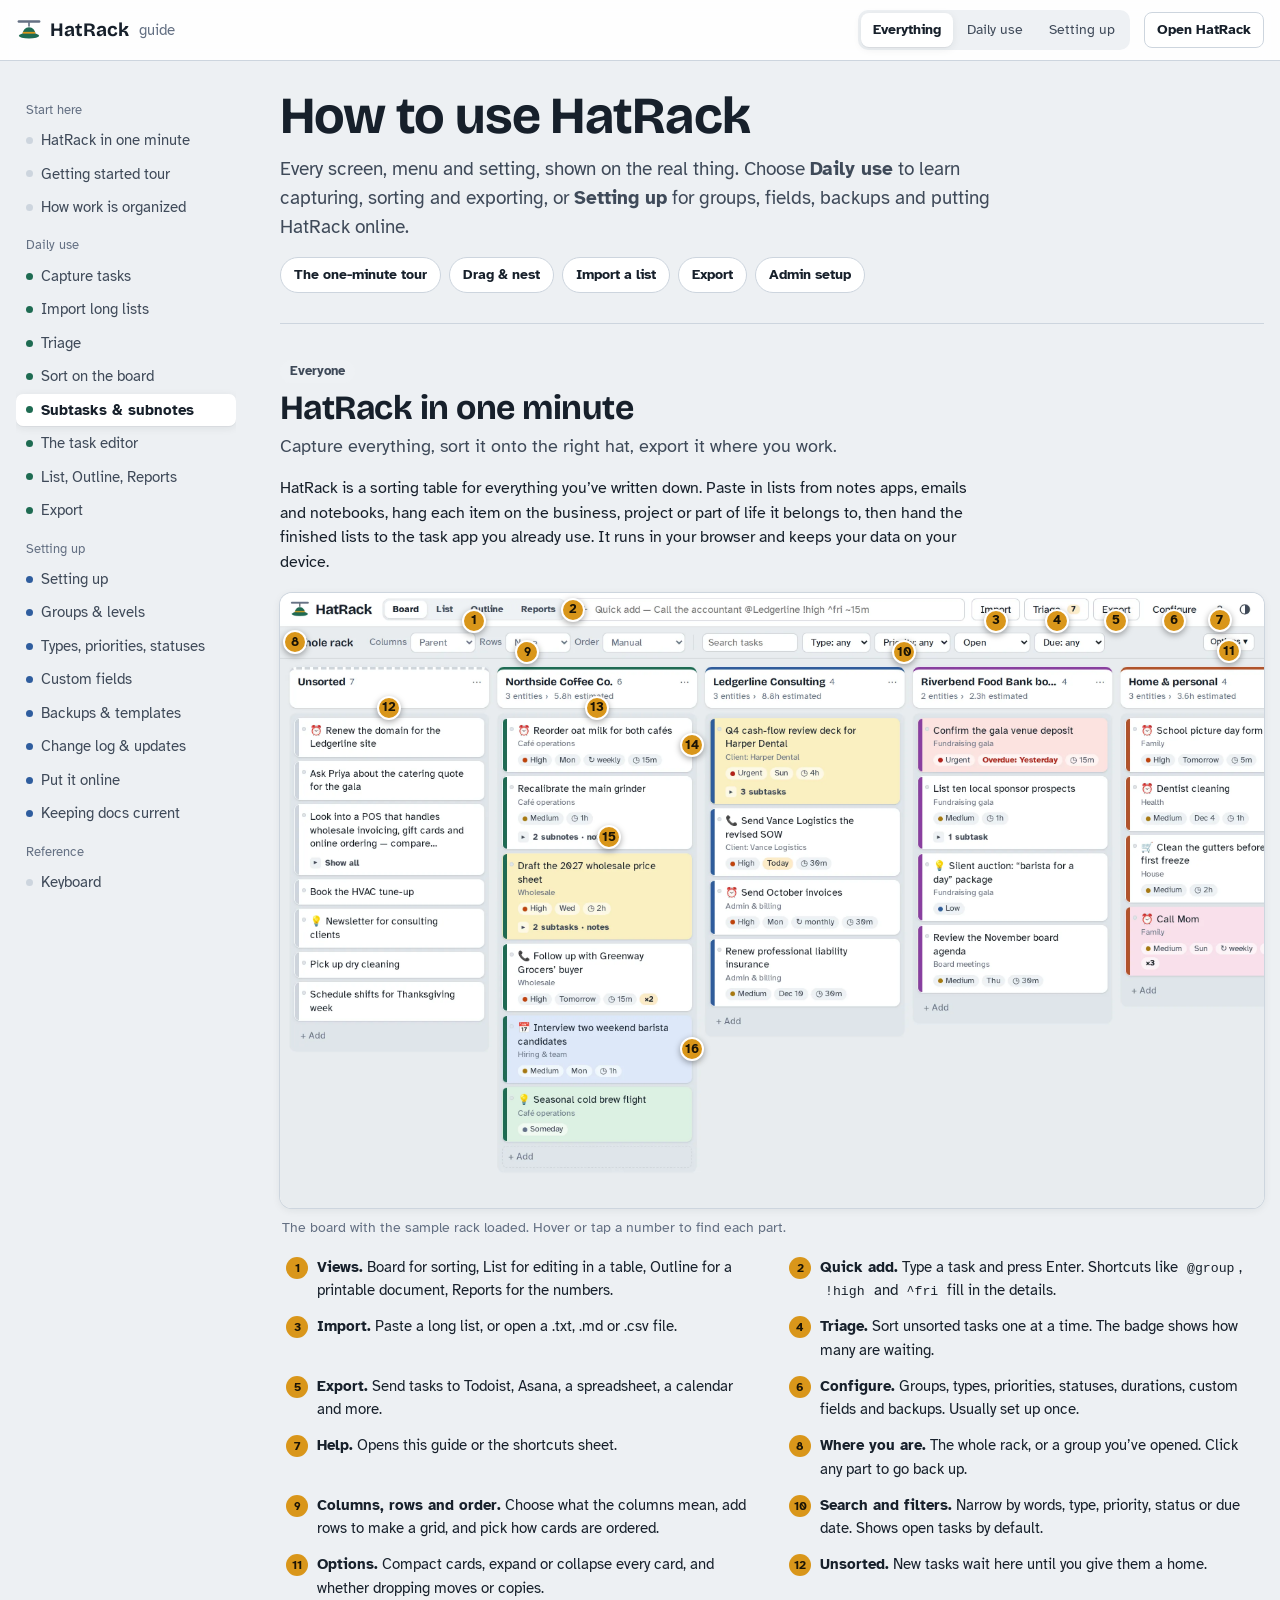
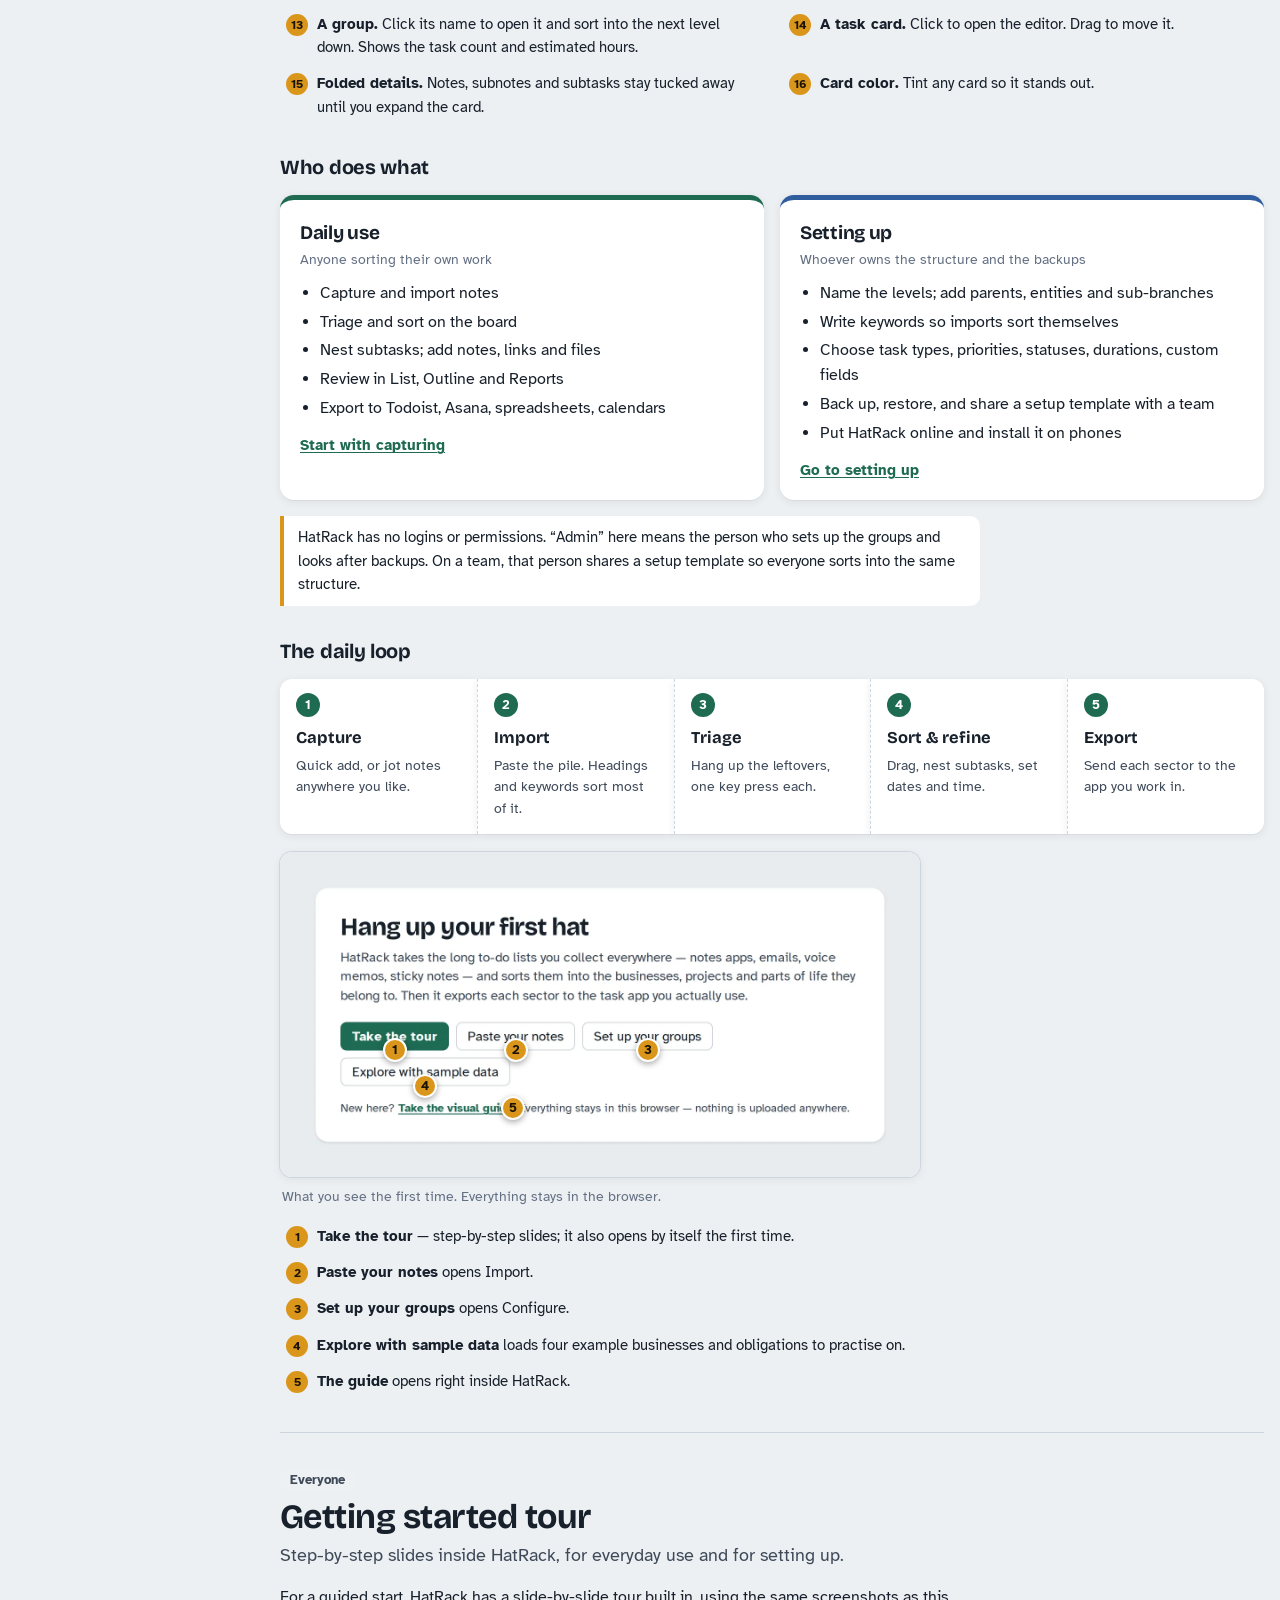
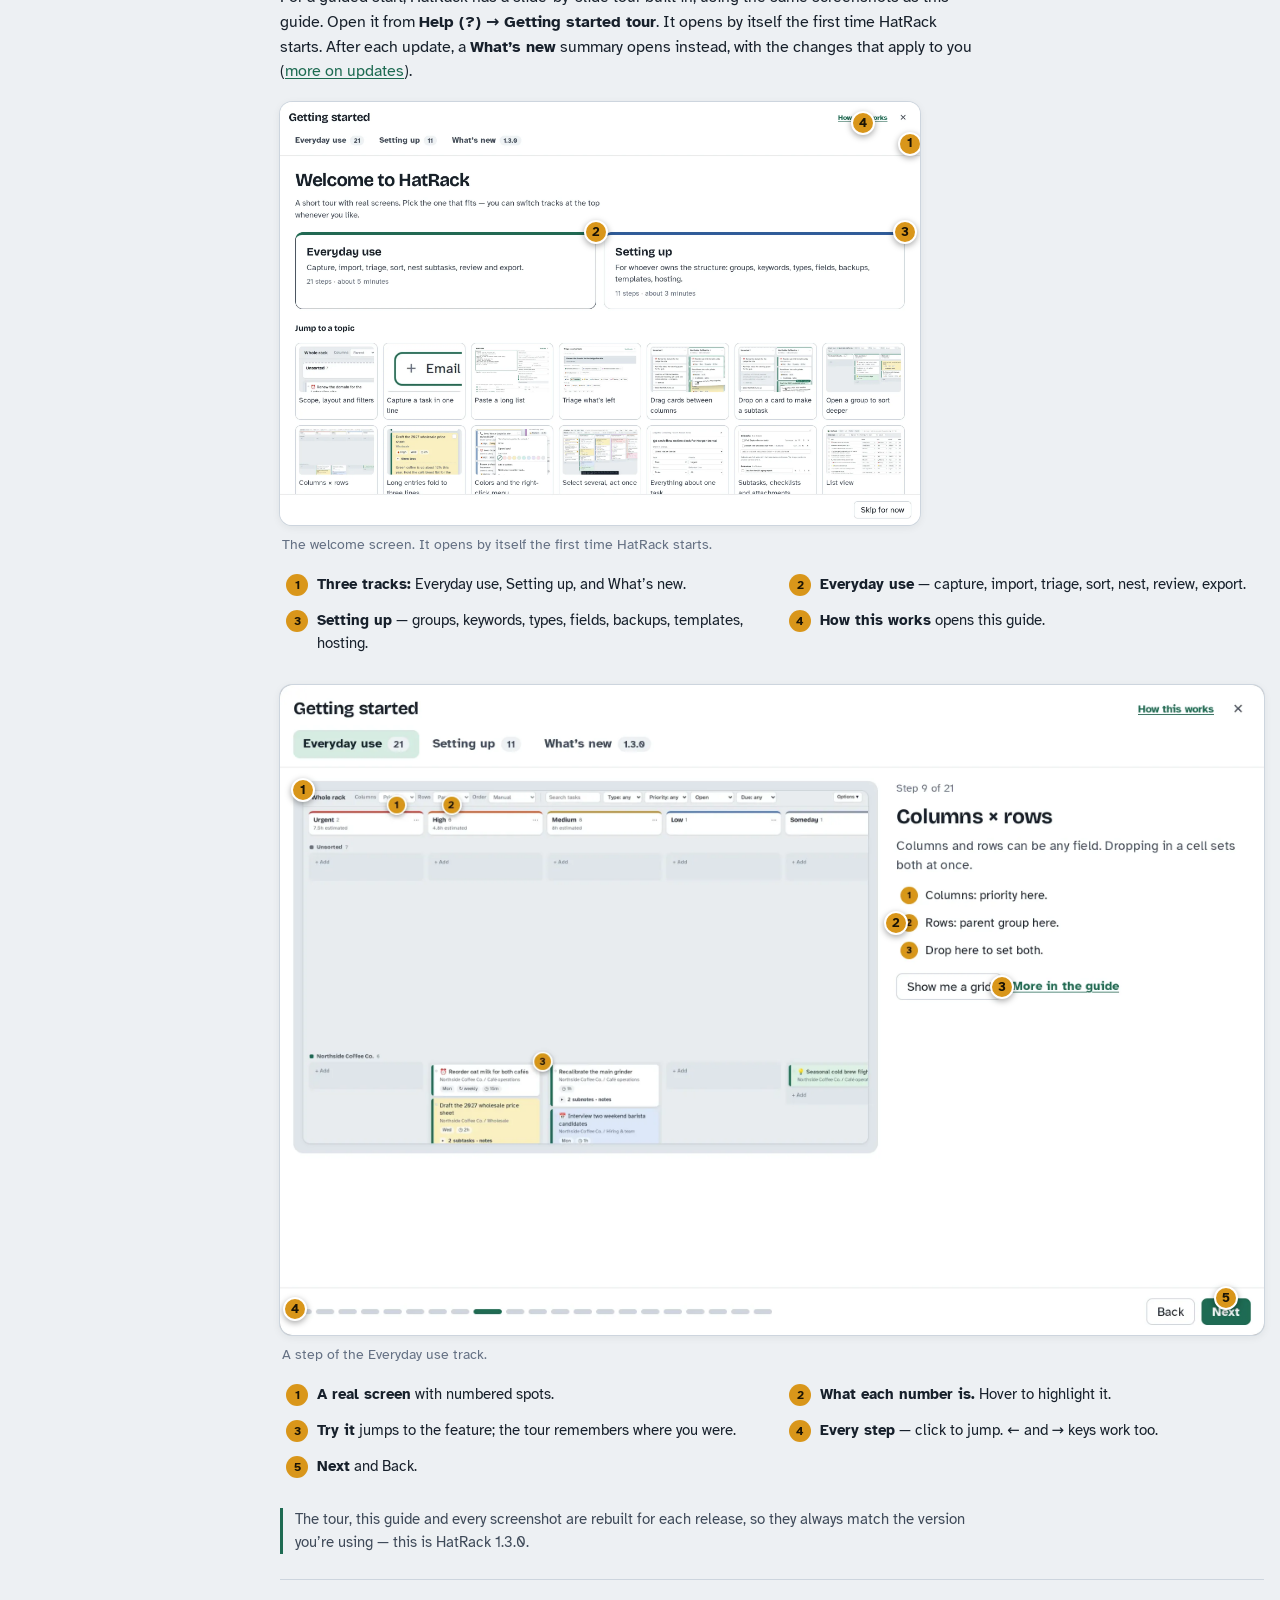
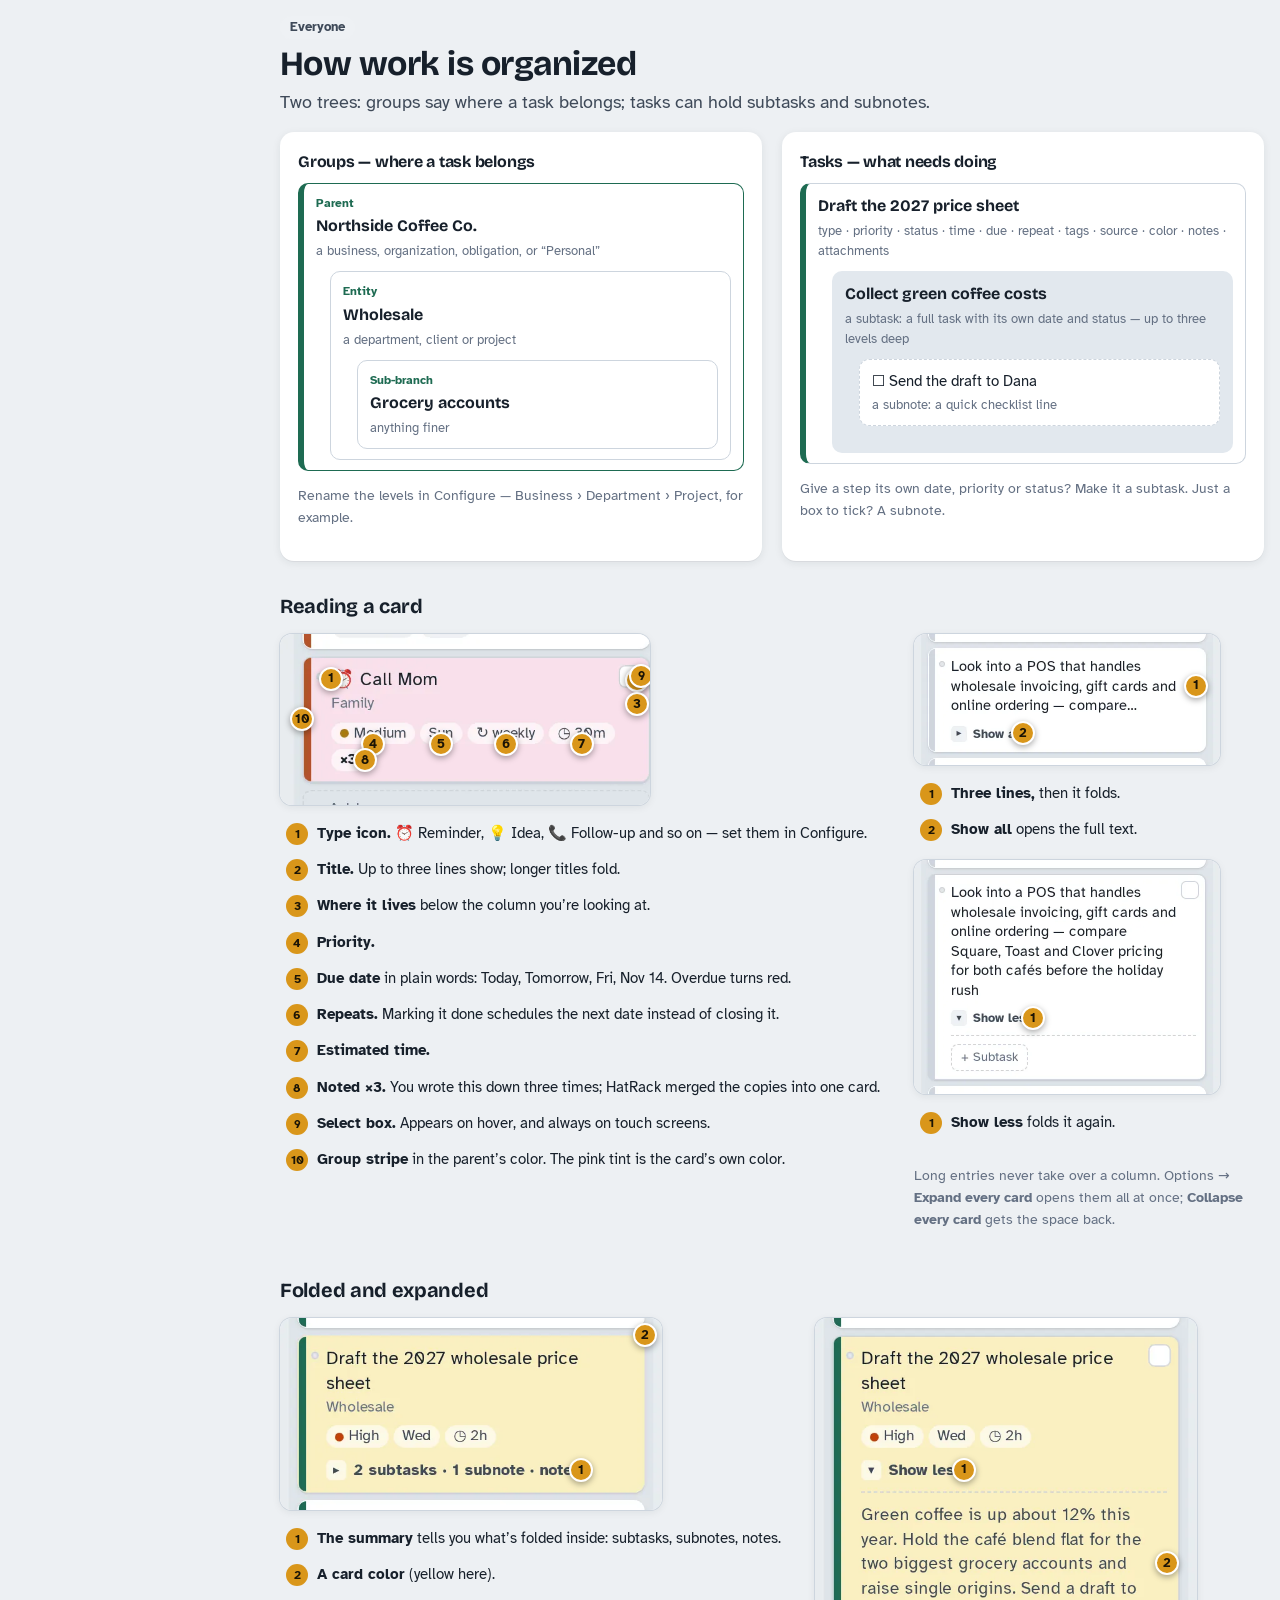
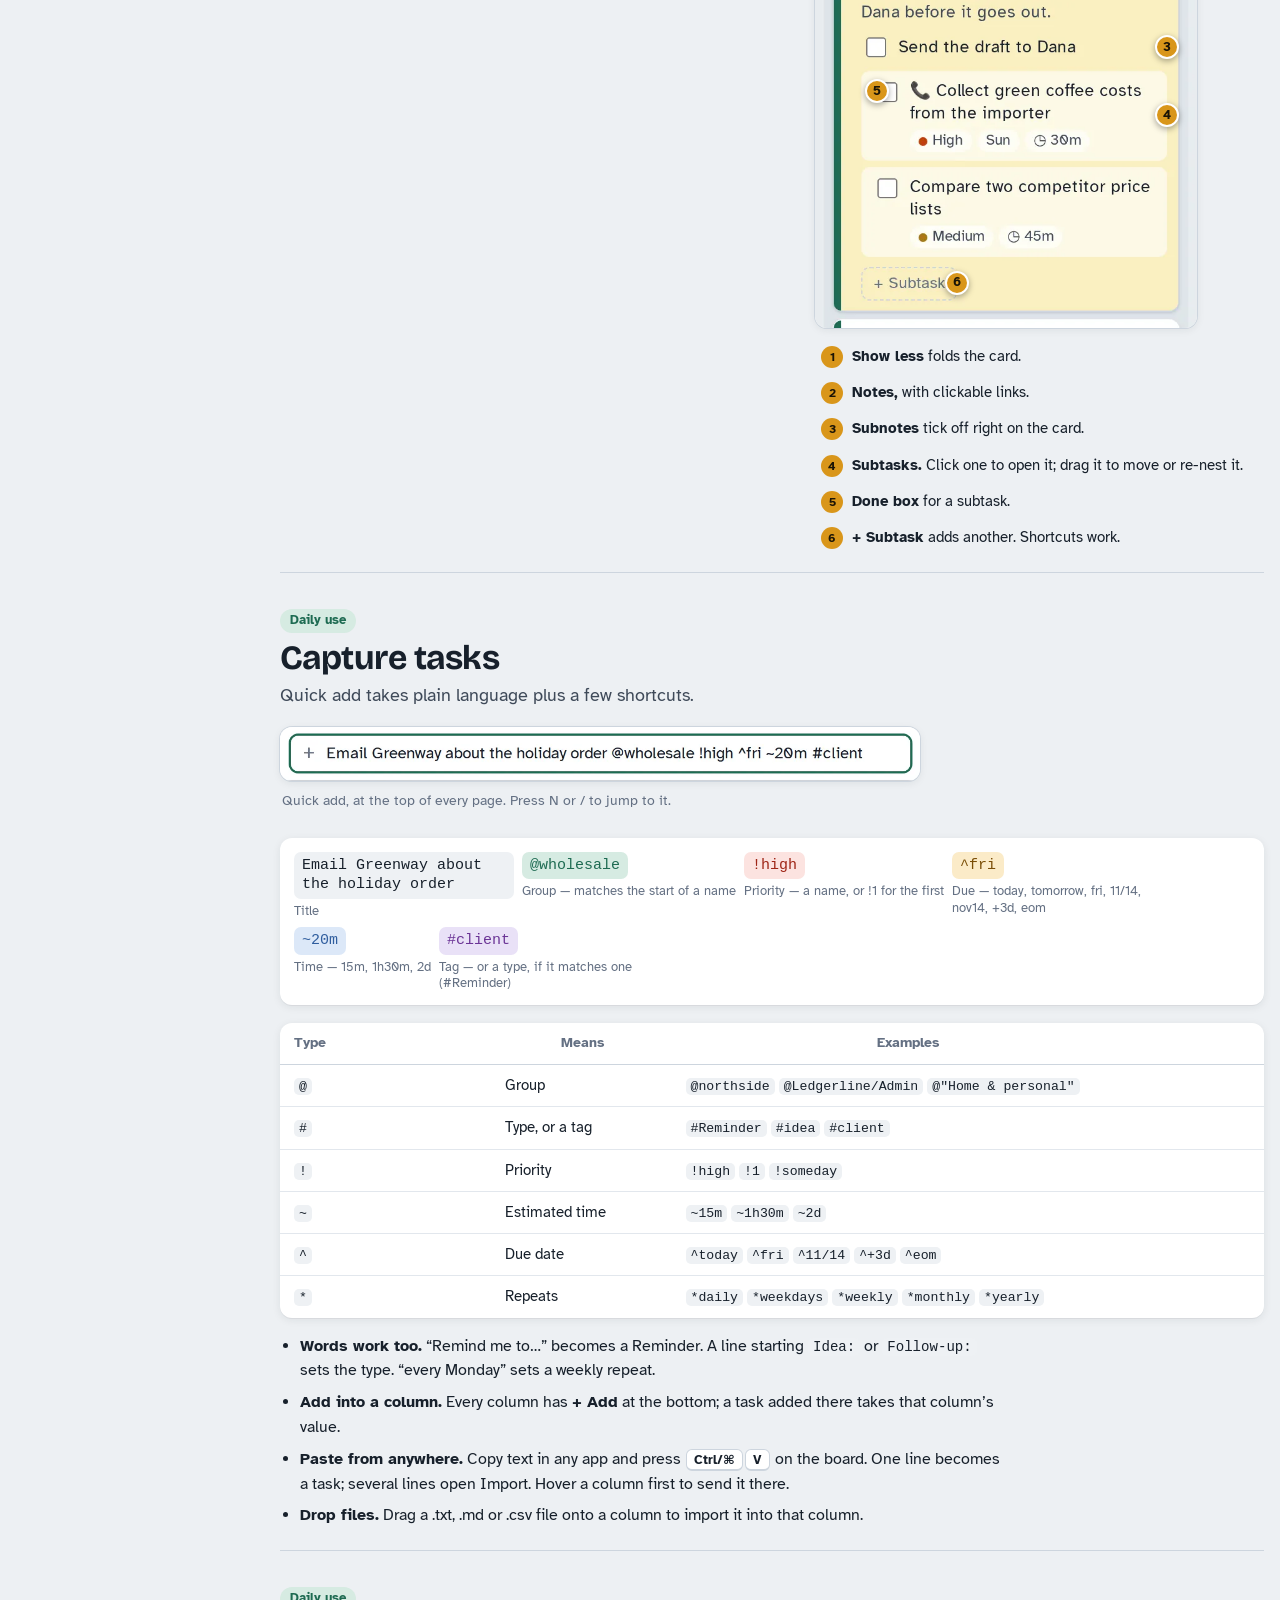
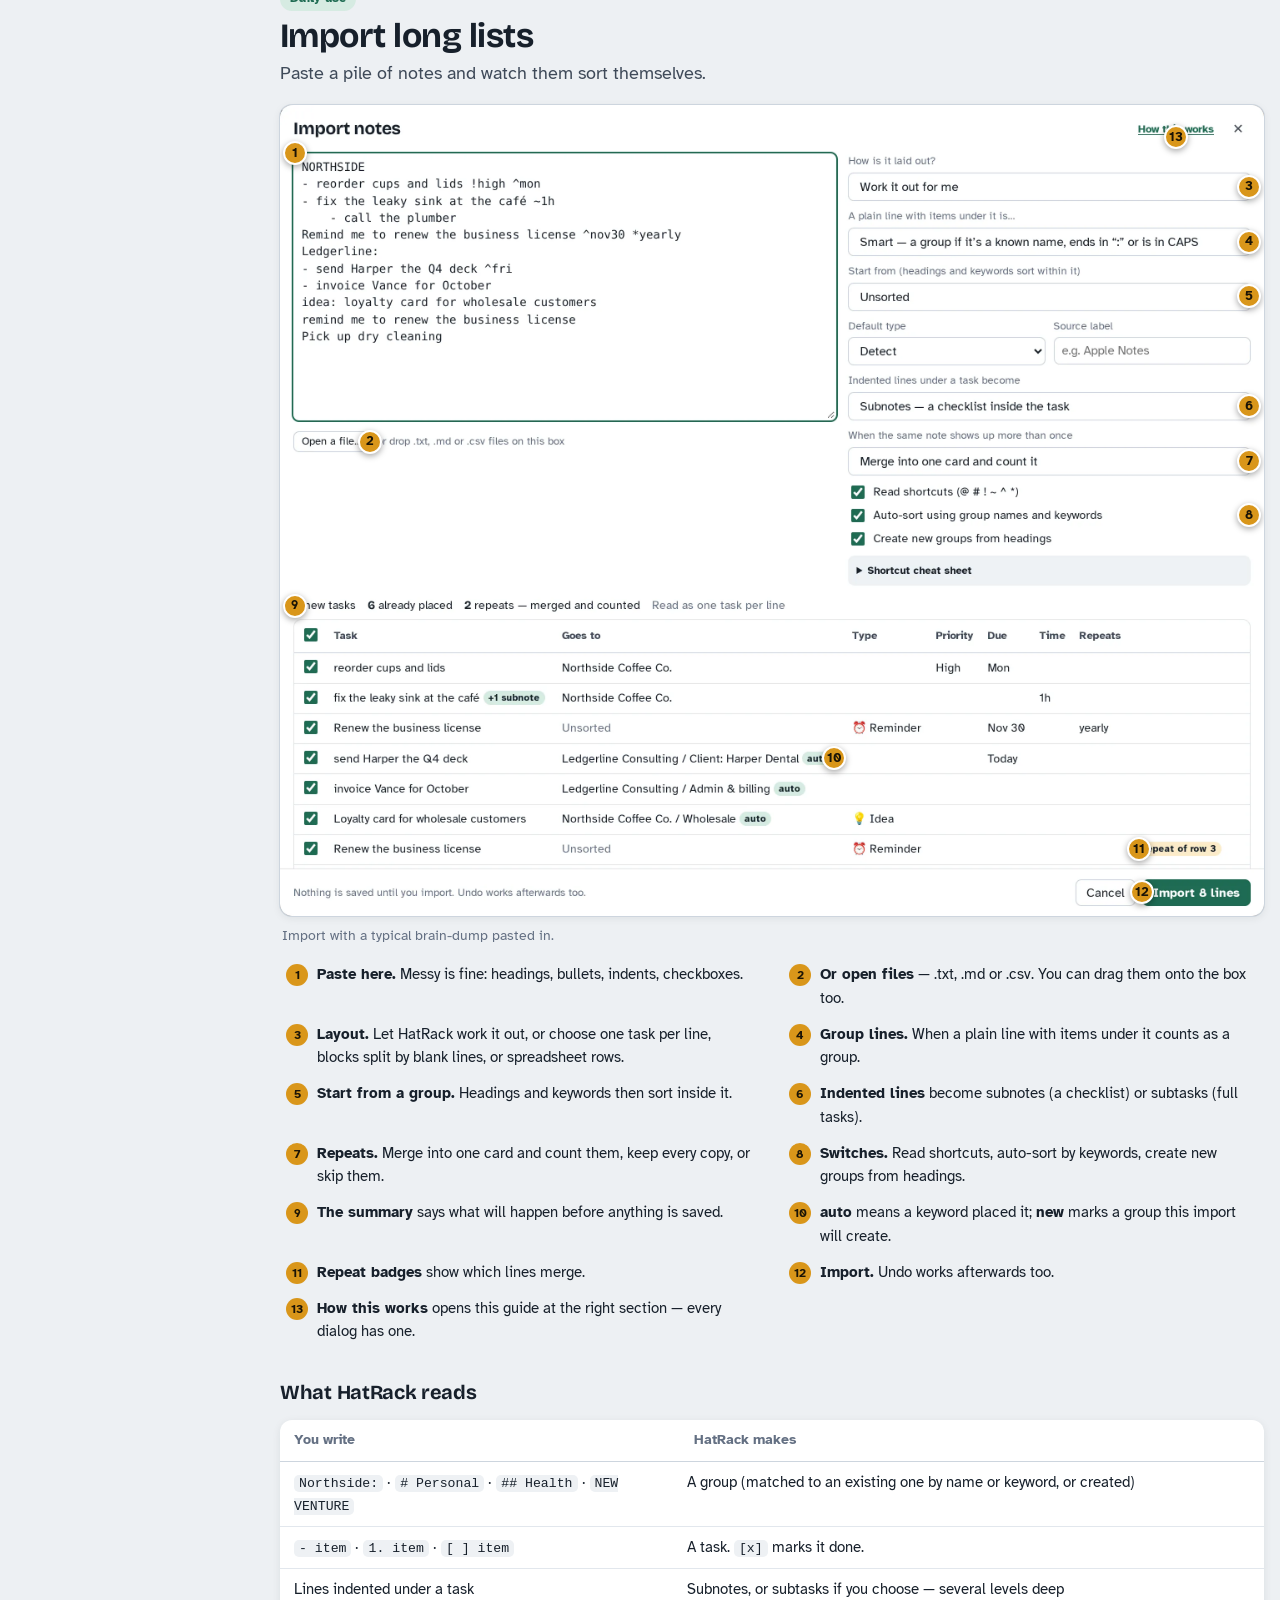
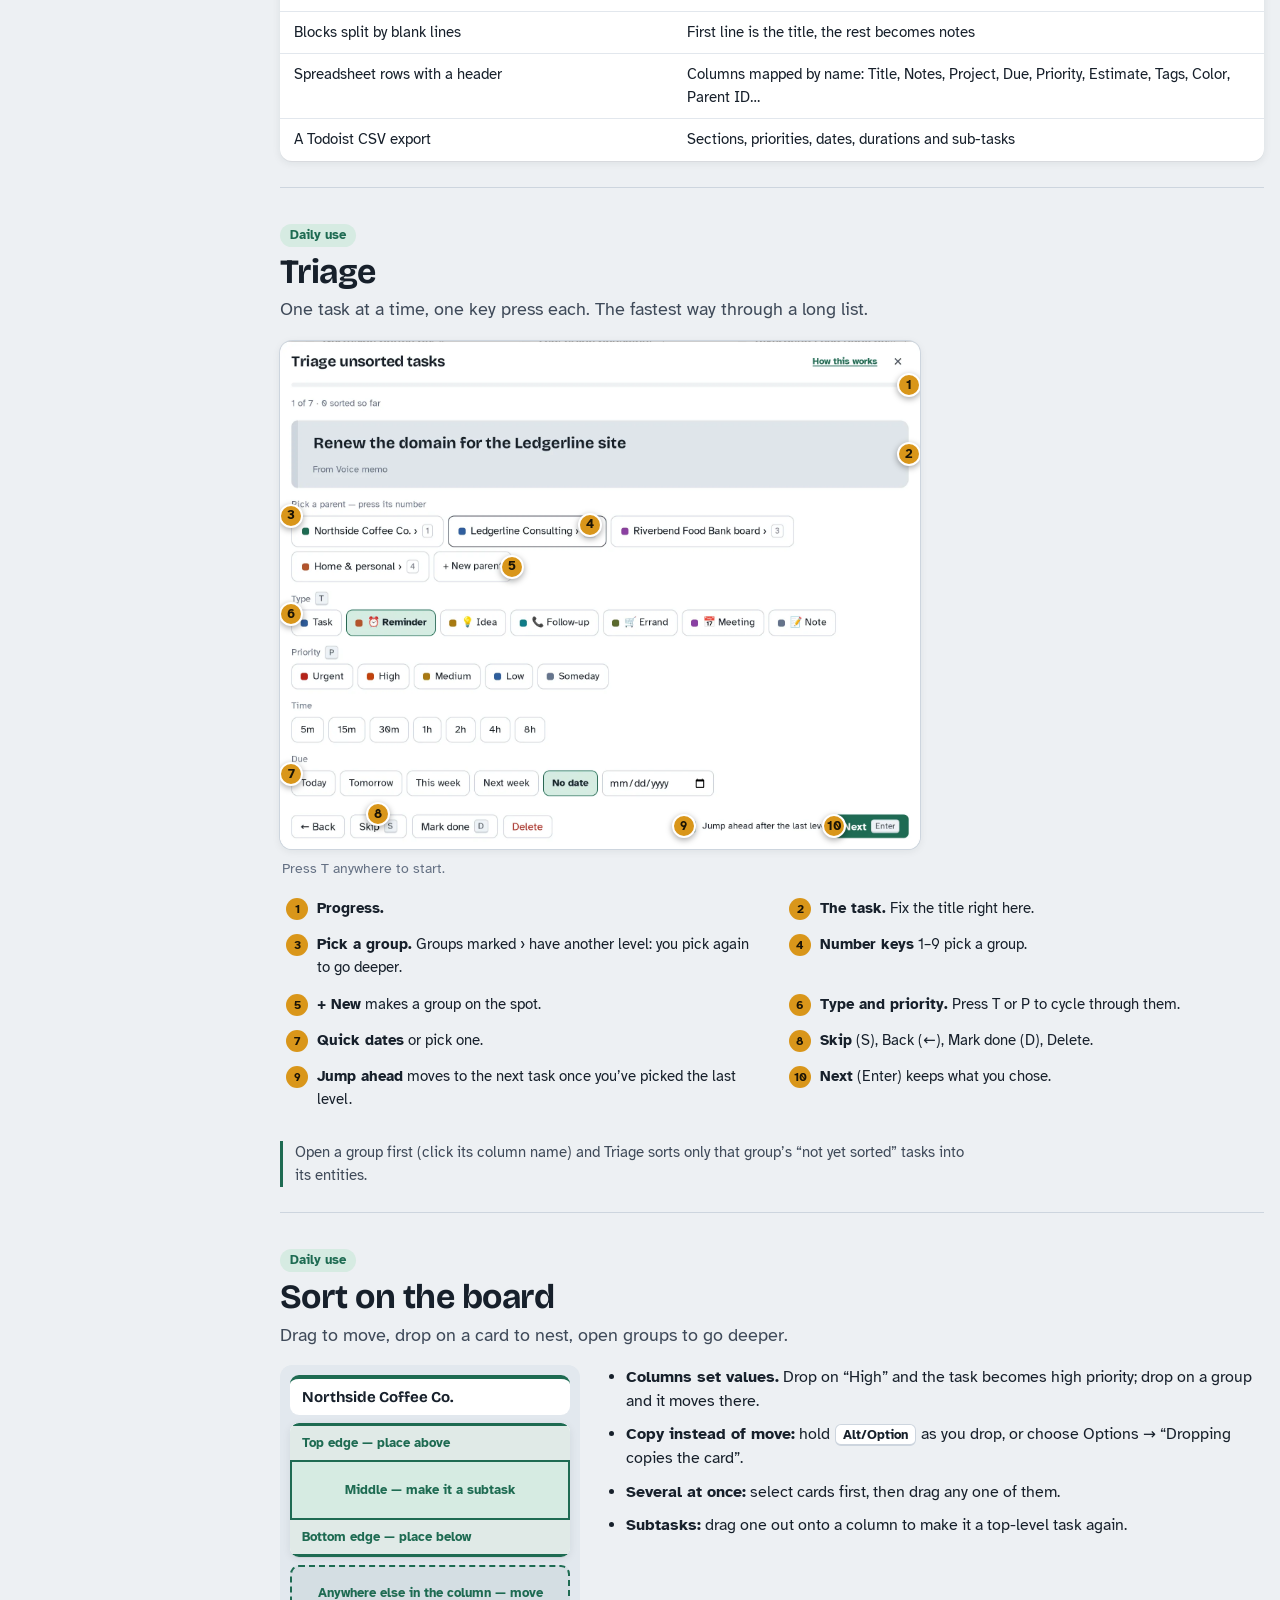
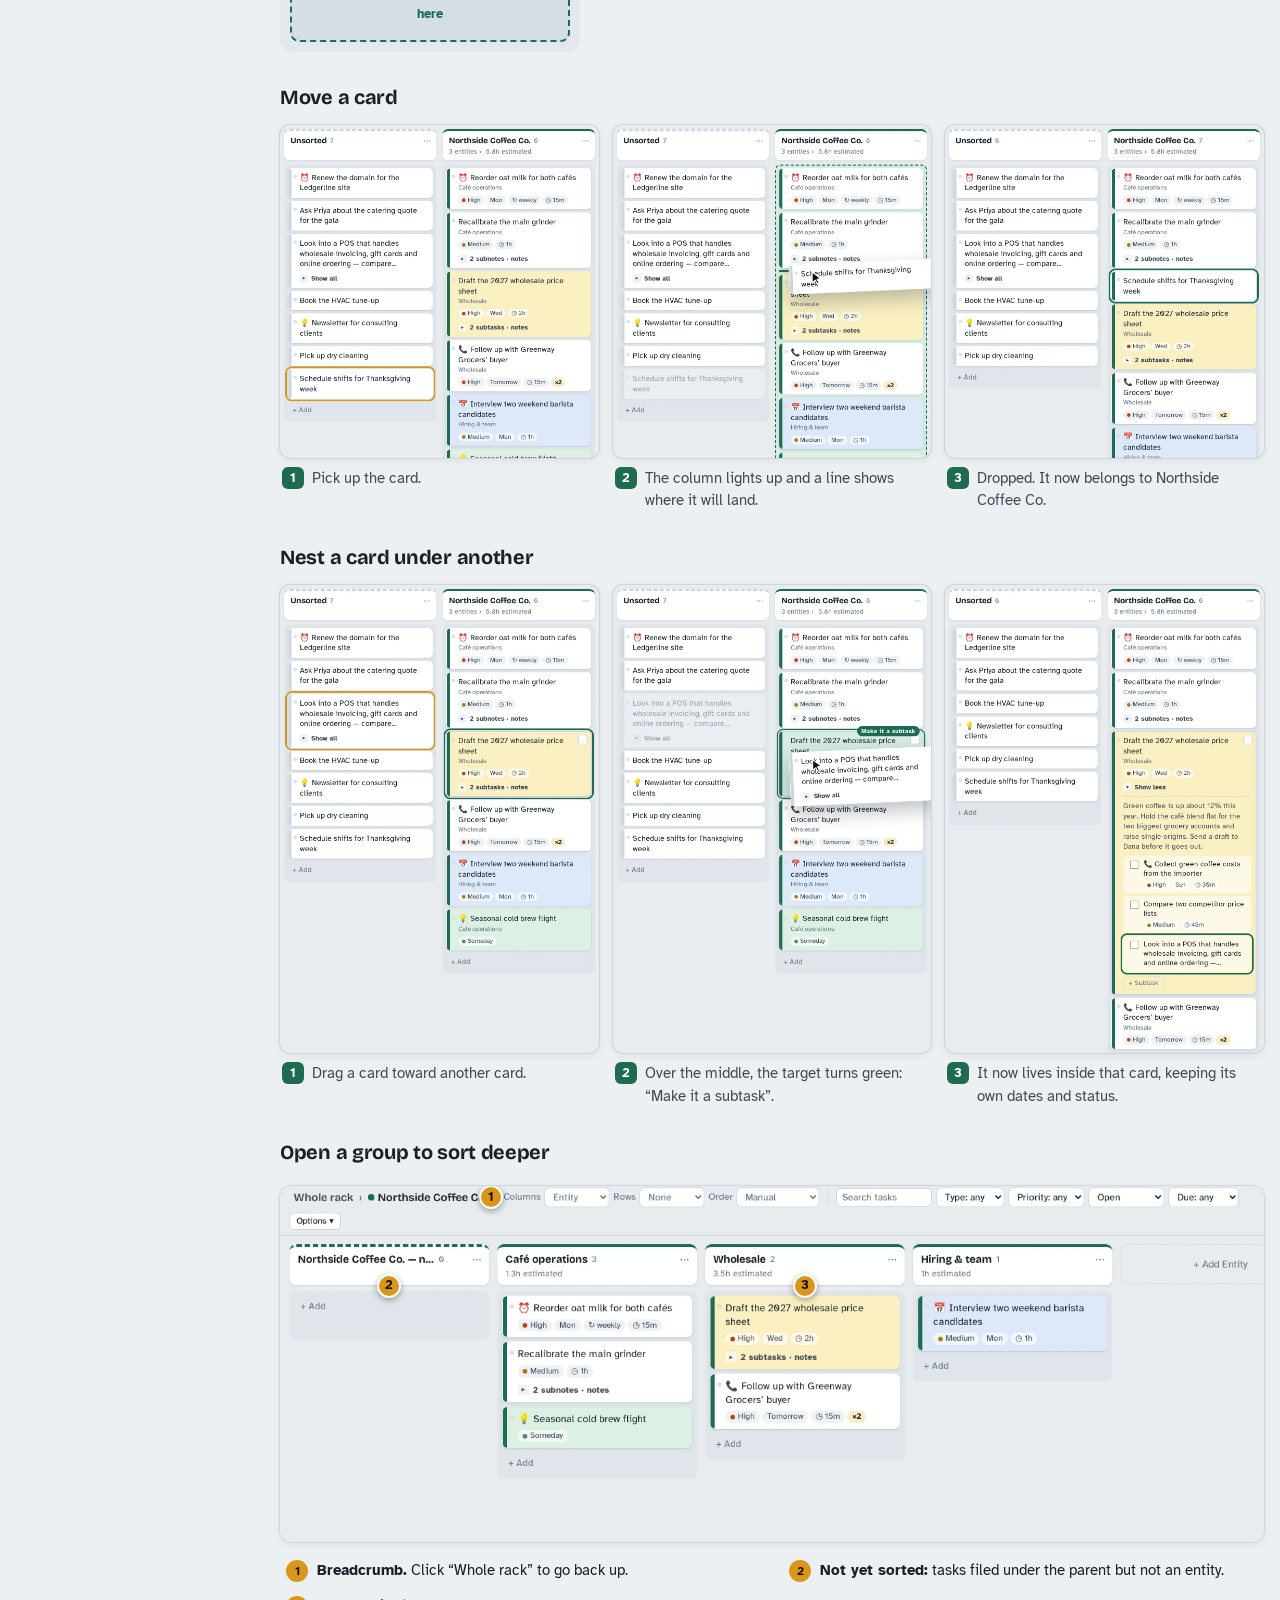
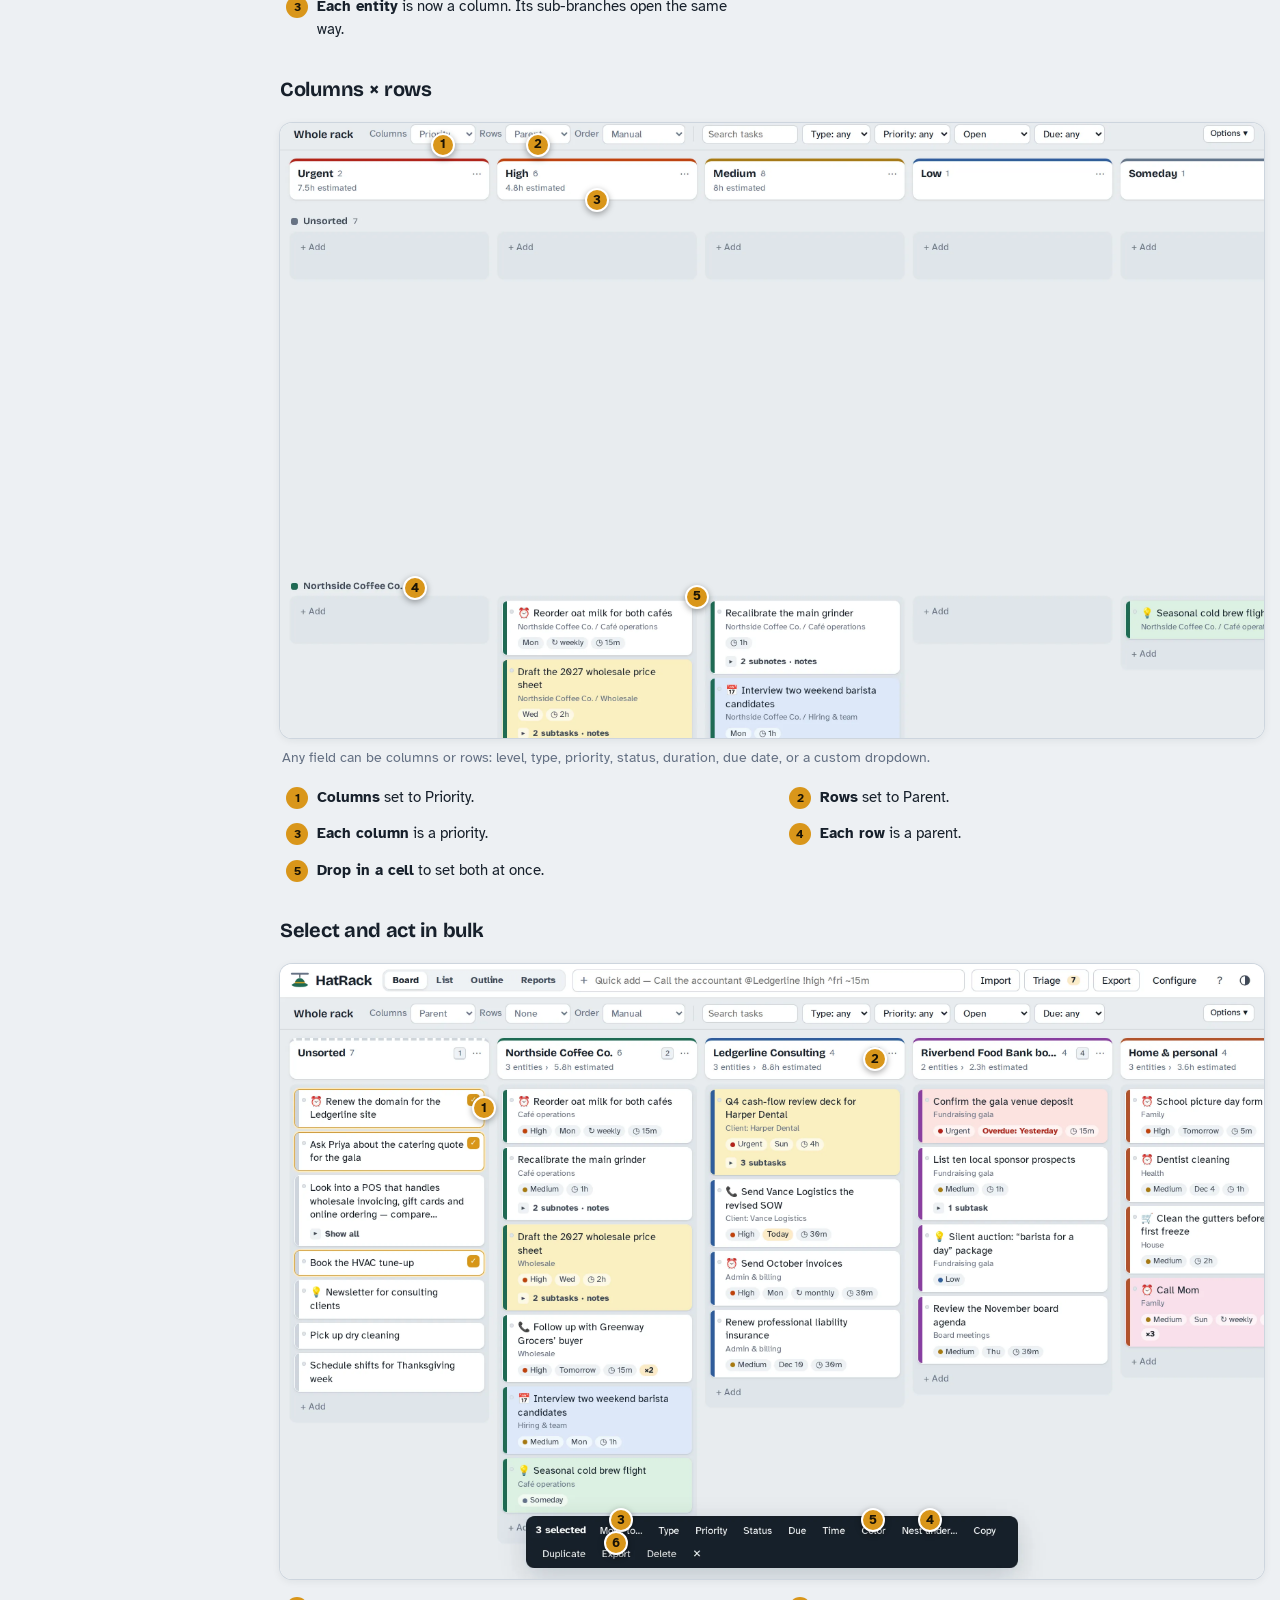
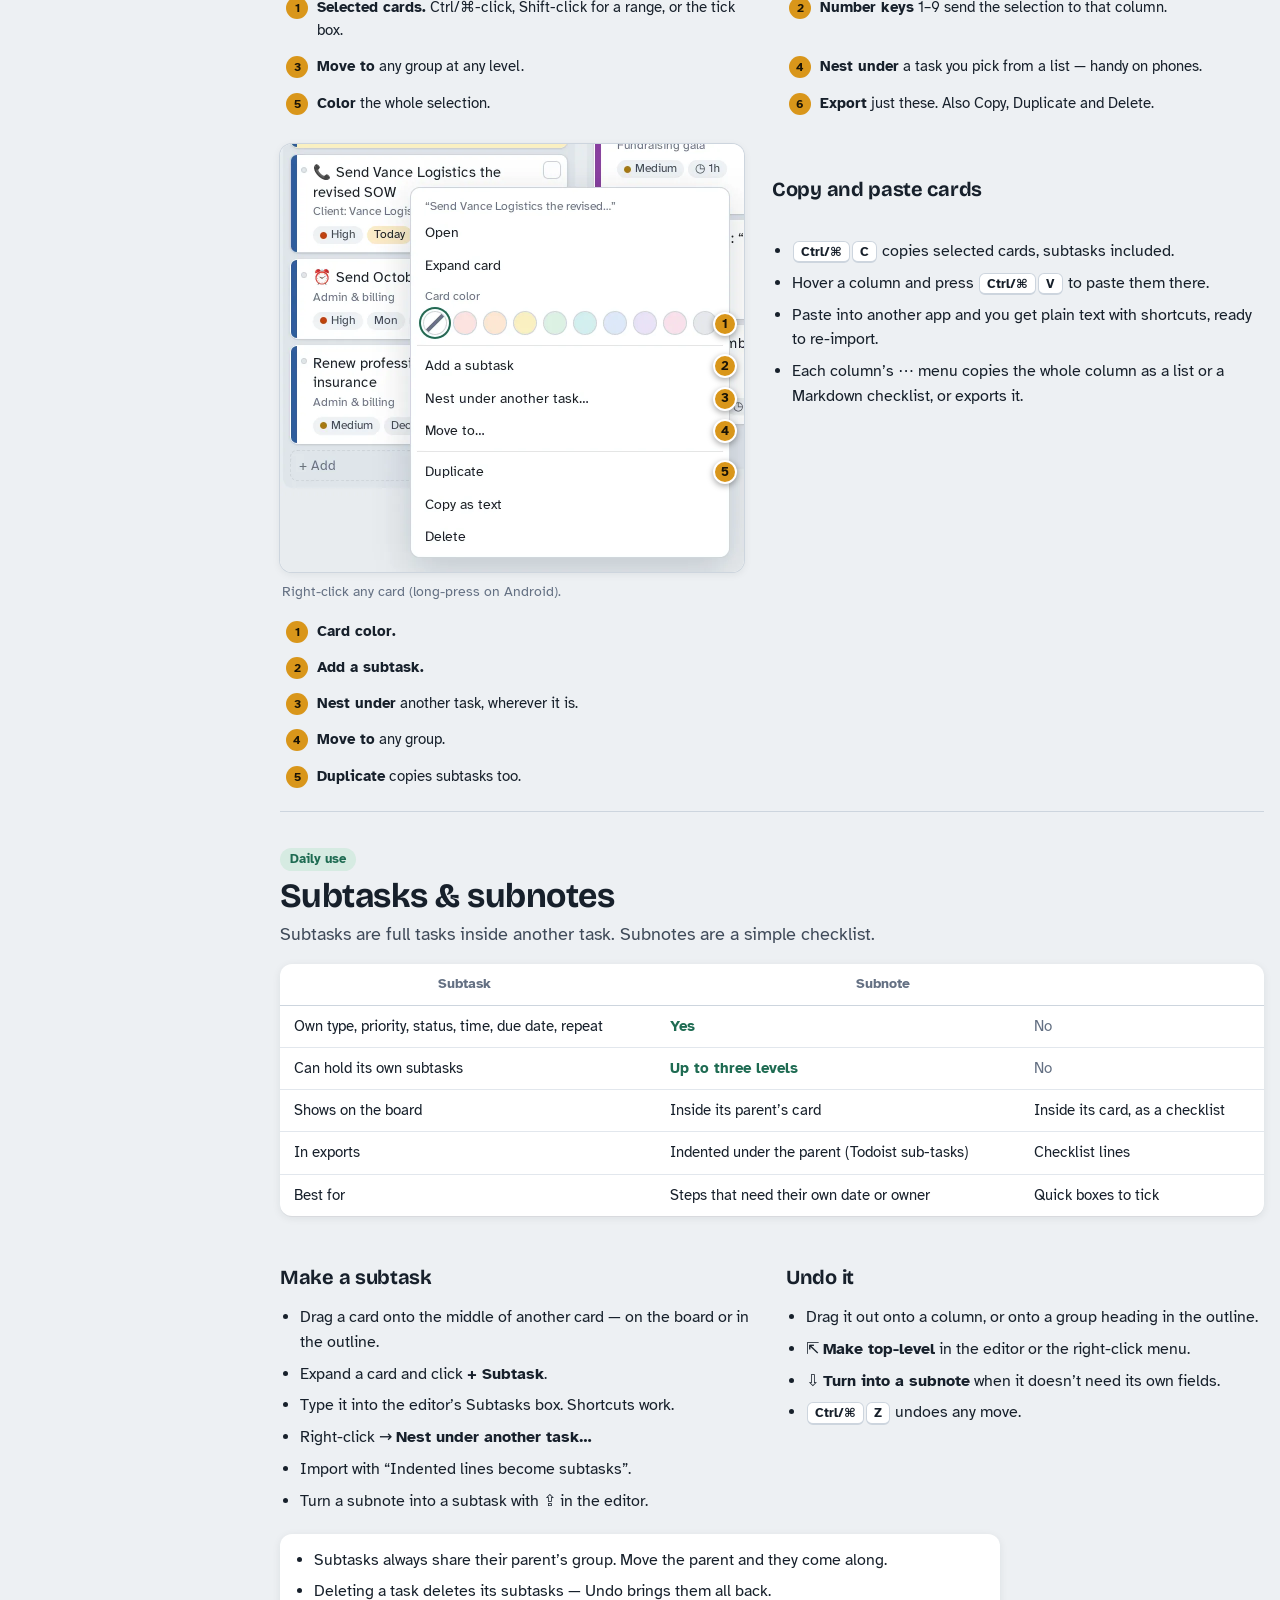
==== commit 5f49e3e9: "Refresh screenshots, guide, tour and change log [skip ci]" ====
--- a/guide.html
+++ b/guide.html
@@ -261,7 +261,7 @@
 <details class="toc-m"><summary>All sections</summary><ol><li class="grp" data-role="all">Start here</li><li data-role="all"><a href="#start"><span class="dot"></span>HatRack in one minute</a></li><li data-role="all"><a href="#tour"><span class="dot"></span>Getting started tour</a></li><li data-role="all"><a href="#concepts"><span class="dot"></span>How work is organized</a></li><li class="grp" data-role="user">Daily use</li><li data-role="user"><a href="#capture"><span class="dot"></span>Capture tasks</a></li><li data-role="user"><a href="#import"><span class="dot"></span>Import long lists</a></li><li data-role="user"><a href="#triage"><span class="dot"></span>Triage</a></li><li data-role="user"><a href="#board"><span class="dot"></span>Sort on the board</a></li><li data-role="user"><a href="#subtasks"><span class="dot"></span>Subtasks & subnotes</a></li><li data-role="user"><a href="#editor"><span class="dot"></span>The task editor</a></li><li data-role="user"><a href="#views"><span class="dot"></span>List, Outline, Reports</a></li><li data-role="user"><a href="#export"><span class="dot"></span>Export</a></li><li class="grp" data-role="admin">Setting up</li><li data-role="admin"><a href="#admin"><span class="dot"></span>Setting up</a></li><li data-role="admin"><a href="#admin-groups"><span class="dot"></span>Groups & levels</a></li><li data-role="admin"><a href="#admin-types"><span class="dot"></span>Types, priorities, statuses</a></li><li data-role="admin"><a href="#admin-fields"><span class="dot"></span>Custom fields</a></li><li data-role="admin"><a href="#admin-data"><span class="dot"></span>Backups & templates</a></li><li data-role="admin"><a href="#admin-changelog"><span class="dot"></span>Change log & updates</a></li><li data-role="admin"><a href="#admin-deploy"><span class="dot"></span>Put it online</a></li><li data-role="admin"><a href="#admin-docs"><span class="dot"></span>Keeping docs current</a></li><li class="grp" data-role="all">Reference</li><li data-role="all"><a href="#keys"><span class="dot"></span>Keyboard</a></li><li data-role="all"><a href="#mobile"><span class="dot"></span>Phones & dark mode</a></li><li data-role="all"><a href="#faq"><span class="dot"></span>Questions</a></li><li data-role="all"><a href="#whats-new"><span class="dot"></span>Change log</a></li></ol></details>
 <section id="start" data-role="all" class="sec"><header class="sec-h"><span class="role-tag all">Everyone</span><h2>HatRack in one minute</h2><p class=lede>Capture everything, sort it onto the right hat, export it where you work.</p></header>
 <p>HatRack is a sorting table for everything you’ve written down. Paste in lists from notes apps, emails and notebooks, hang each item on the business, project or part of life it belongs to, then hand the finished lists to the task app you already use. It runs in your browser and keeps your data on your device.</p>
-<figure class="shot wide" data-shot="overview"><div class="frame" style="max-width:1440px"><img src="guide/overview.webp" width="1440" height="900" alt="The board with the sample rack loaded. Hover or tap a number to find each part." decoding="async"><span class="hlbox" data-n="1" style="left:10.53%;top:0.92%;width:18.42%;height:3.58%"></span><button class="pin" type="button" data-n="1" style="left:19.74%;top:4.5%" aria-label="Views.">1</button><span class="hlbox" data-n="2" style="left:29.64%;top:0.89%;width:39.78%;height:3.64%"></span><button class="pin" type="button" data-n="2" style="left:29.64%;top:2.71%" aria-label="Quick add.">2</button><span class="hlbox" data-n="3" style="left:70.11%;top:0.93%;width:4.99%;height:3.56%"></span><button class="pin" type="button" data-n="3" style="left:72.6%;top:4.49%" aria-label="Import.">3</button><span class="hlbox" data-n="4" style="left:75.51%;top:0.93%;width:6.63%;height:3.56%"></span><button class="pin" type="button" data-n="4" style="left:78.83%;top:4.49%" aria-label="Triage.">4</button><span class="hlbox" data-n="5" style="left:82.56%;top:0.93%;width:4.75%;height:3.56%"></span><button class="pin" type="button" data-n="5" style="left:84.93%;top:4.49%" aria-label="Export.">5</button><span class="hlbox" data-n="6" style="left:87.72%;top:0.93%;width:6.3%;height:3.56%"></span><button class="pin" type="button" data-n="6" style="left:90.88%;top:4.49%" aria-label="Configure.">6</button><span class="hlbox" data-n="7" style="left:94.44%;top:1.04%;width:2.08%;height:3.33%"></span><button class="pin" type="button" data-n="7" style="left:95.49%;top:4.38%" aria-label="Help.">7</button><span class="hlbox" data-n="8" style="left:0.97%;top:6.63%;width:6.84%;height:2.8%"></span><button class="pin" type="button" data-n="8" style="left:1.5%;top:8.03%" aria-label="Where you are.">8</button><span class="hlbox" data-n="9" style="left:9.06%;top:6.42%;width:31.53%;height:3.22%"></span><button class="pin" type="button" data-n="9" style="left:24.83%;top:9.64%" aria-label="Columns, rows and order.">9</button><span class="hlbox" data-n="10" style="left:42.33%;top:6.42%;width:40.49%;height:3.22%"></span><button class="pin" type="button" data-n="10" style="left:62.57%;top:9.64%" aria-label="Search and filters.">10</button><span class="hlbox" data-n="11" style="left:93.81%;top:6.61%;width:5.22%;height:2.84%"></span><button class="pin" type="button" data-n="11" style="left:96.42%;top:9.45%" aria-label="Options.">11</button><span class="hlbox" data-n="12" style="left:0.97%;top:11.97%;width:20.28%;height:6.66%"></span><button class="pin" type="button" data-n="12" style="left:11.11%;top:18.64%" aria-label="Unsorted.">12</button><span class="hlbox" data-n="13" style="left:22.08%;top:11.97%;width:20.28%;height:6.66%"></span><button class="pin" type="button" data-n="13" style="left:32.22%;top:18.64%" aria-label="A group.">13</button><span class="hlbox" data-n="14" style="left:22.57%;top:20.3%;width:19.31%;height:8.84%"></span><button class="pin" type="button" data-n="14" style="left:41.88%;top:24.72%" aria-label="A task card.">14</button><span class="hlbox" data-n="15" style="left:24.17%;top:38.42%;width:9.15%;height:2.46%"></span><button class="pin" type="button" data-n="15" style="left:33.32%;top:39.65%" aria-label="Folded details.">15</button><span class="hlbox" data-n="16" style="left:22.57%;top:68.7%;width:19.31%;height:11.01%"></span><button class="pin" type="button" data-n="16" style="left:41.88%;top:74.2%" aria-label="Card color.">16</button></div><figcaption>The board with the sample rack loaded. Hover or tap a number to find each part.</figcaption><ol class="legend c2"><li data-n="1"><span class="num">1</span><div><b>Views.</b> Board for sorting, List for editing in a table, Outline for a printable document, Reports for the numbers.</div></li><li data-n="2"><span class="num">2</span><div><b>Quick add.</b> Type a task and press Enter. Shortcuts like <code>@group</code>, <code>!high</code> and <code>^fri</code> fill in the details.</div></li><li data-n="3"><span class="num">3</span><div><b>Import.</b> Paste a long list, or open a .txt, .md or .csv file.</div></li><li data-n="4"><span class="num">4</span><div><b>Triage.</b> Sort unsorted tasks one at a time. The badge shows how many are waiting.</div></li><li data-n="5"><span class="num">5</span><div><b>Export.</b> Send tasks to Todoist, Asana, a spreadsheet, a calendar and more.</div></li><li data-n="6"><span class="num">6</span><div><b>Configure.</b> Groups, types, priorities, statuses, durations, custom fields and backups. Usually set up once.</div></li><li data-n="7"><span class="num">7</span><div><b>Help.</b> Opens this guide or the shortcuts sheet.</div></li><li data-n="8"><span class="num">8</span><div><b>Where you are.</b> The whole rack, or a group you’ve opened. Click any part to go back up.</div></li><li data-n="9"><span class="num">9</span><div><b>Columns, rows and order.</b> Choose what the columns mean, add rows to make a grid, and pick how cards are ordered.</div></li><li data-n="10"><span class="num">10</span><div><b>Search and filters.</b> Narrow by words, type, priority, status or due date. Shows open tasks by default.</div></li><li data-n="11"><span class="num">11</span><div><b>Options.</b> Compact cards, expand or collapse every card, and whether dropping moves or copies.</div></li><li data-n="12"><span class="num">12</span><div><b>Unsorted.</b> New tasks wait here until you give them a home.</div></li><li data-n="13"><span class="num">13</span><div><b>A group.</b> Click its name to open it and sort into the next level down. Shows the task count and estimated hours.</div></li><li data-n="14"><span class="num">14</span><div><b>A task card.</b> Click to open the editor. Drag to move it.</div></li><li data-n="15"><span class="num">15</span><div><b>Folded details.</b> Notes, subnotes and subtasks stay tucked away until you expand the card.</div></li><li data-n="16"><span class="num">16</span><div><b>Card color.</b> Tint any card so it stands out.</div></li></ol></figure>
+<figure class="shot wide" data-shot="overview"><div class="frame" style="max-width:1440px"><img src="guide/overview.webp" width="1440" height="900" alt="The board with the sample rack loaded. Hover or tap a number to find each part." decoding="async"><span class="hlbox" data-n="1" style="left:10.42%;top:0.92%;width:18.61%;height:3.58%"></span><button class="pin" type="button" data-n="1" style="left:19.73%;top:4.5%" aria-label="Views.">1</button><span class="hlbox" data-n="2" style="left:29.73%;top:0.89%;width:39.86%;height:3.64%"></span><button class="pin" type="button" data-n="2" style="left:29.73%;top:2.71%" aria-label="Quick add.">2</button><span class="hlbox" data-n="3" style="left:70.28%;top:0.93%;width:4.93%;height:3.56%"></span><button class="pin" type="button" data-n="3" style="left:72.74%;top:4.49%" aria-label="Import.">3</button><span class="hlbox" data-n="4" style="left:75.62%;top:0.93%;width:6.6%;height:3.56%"></span><button class="pin" type="button" data-n="4" style="left:78.92%;top:4.49%" aria-label="Triage.">4</button><span class="hlbox" data-n="5" style="left:82.64%;top:0.93%;width:4.72%;height:3.56%"></span><button class="pin" type="button" data-n="5" style="left:85.0%;top:4.49%" aria-label="Export.">5</button><span class="hlbox" data-n="6" style="left:87.78%;top:0.93%;width:6.25%;height:3.56%"></span><button class="pin" type="button" data-n="6" style="left:90.9%;top:4.49%" aria-label="Configure.">6</button><span class="hlbox" data-n="7" style="left:94.44%;top:1.04%;width:2.08%;height:3.33%"></span><button class="pin" type="button" data-n="7" style="left:95.49%;top:4.38%" aria-label="Help.">7</button><span class="hlbox" data-n="8" style="left:0.97%;top:6.63%;width:6.88%;height:2.8%"></span><button class="pin" type="button" data-n="8" style="left:1.5%;top:8.03%" aria-label="Where you are.">8</button><span class="hlbox" data-n="9" style="left:9.1%;top:6.42%;width:32.08%;height:3.22%"></span><button class="pin" type="button" data-n="9" style="left:25.14%;top:9.64%" aria-label="Columns, rows and order.">9</button><span class="hlbox" data-n="10" style="left:42.92%;top:6.42%;width:40.9%;height:3.22%"></span><button class="pin" type="button" data-n="10" style="left:63.37%;top:9.64%" aria-label="Search and filters.">10</button><span class="hlbox" data-n="11" style="left:93.85%;top:6.61%;width:5.18%;height:2.84%"></span><button class="pin" type="button" data-n="11" style="left:96.44%;top:9.45%" aria-label="Options.">11</button><span class="hlbox" data-n="12" style="left:0.97%;top:11.97%;width:20.28%;height:6.66%"></span><button class="pin" type="button" data-n="12" style="left:11.11%;top:18.64%" aria-label="Unsorted.">12</button><span class="hlbox" data-n="13" style="left:22.08%;top:11.97%;width:20.28%;height:6.66%"></span><button class="pin" type="button" data-n="13" style="left:32.22%;top:18.64%" aria-label="A group.">13</button><span class="hlbox" data-n="14" style="left:22.57%;top:20.3%;width:19.31%;height:8.84%"></span><button class="pin" type="button" data-n="14" style="left:41.88%;top:24.72%" aria-label="A task card.">14</button><span class="hlbox" data-n="15" style="left:24.17%;top:38.42%;width:9.31%;height:2.46%"></span><button class="pin" type="button" data-n="15" style="left:33.47%;top:39.65%" aria-label="Folded details.">15</button><span class="hlbox" data-n="16" style="left:22.57%;top:68.7%;width:19.31%;height:11.01%"></span><button class="pin" type="button" data-n="16" style="left:41.88%;top:74.2%" aria-label="Card color.">16</button></div><figcaption>The board with the sample rack loaded. Hover or tap a number to find each part.</figcaption><ol class="legend c2"><li data-n="1"><span class="num">1</span><div><b>Views.</b> Board for sorting, List for editing in a table, Outline for a printable document, Reports for the numbers.</div></li><li data-n="2"><span class="num">2</span><div><b>Quick add.</b> Type a task and press Enter. Shortcuts like <code>@group</code>, <code>!high</code> and <code>^fri</code> fill in the details.</div></li><li data-n="3"><span class="num">3</span><div><b>Import.</b> Paste a long list, or open a .txt, .md or .csv file.</div></li><li data-n="4"><span class="num">4</span><div><b>Triage.</b> Sort unsorted tasks one at a time. The badge shows how many are waiting.</div></li><li data-n="5"><span class="num">5</span><div><b>Export.</b> Send tasks to Todoist, Asana, a spreadsheet, a calendar and more.</div></li><li data-n="6"><span class="num">6</span><div><b>Configure.</b> Groups, types, priorities, statuses, durations, custom fields and backups. Usually set up once.</div></li><li data-n="7"><span class="num">7</span><div><b>Help.</b> Opens this guide or the shortcuts sheet.</div></li><li data-n="8"><span class="num">8</span><div><b>Where you are.</b> The whole rack, or a group you’ve opened. Click any part to go back up.</div></li><li data-n="9"><span class="num">9</span><div><b>Columns, rows and order.</b> Choose what the columns mean, add rows to make a grid, and pick how cards are ordered.</div></li><li data-n="10"><span class="num">10</span><div><b>Search and filters.</b> Narrow by words, type, priority, status or due date. Shows open tasks by default.</div></li><li data-n="11"><span class="num">11</span><div><b>Options.</b> Compact cards, expand or collapse every card, and whether dropping moves or copies.</div></li><li data-n="12"><span class="num">12</span><div><b>Unsorted.</b> New tasks wait here until you give them a home.</div></li><li data-n="13"><span class="num">13</span><div><b>A group.</b> Click its name to open it and sort into the next level down. Shows the task count and estimated hours.</div></li><li data-n="14"><span class="num">14</span><div><b>A task card.</b> Click to open the editor. Drag to move it.</div></li><li data-n="15"><span class="num">15</span><div><b>Folded details.</b> Notes, subnotes and subtasks stay tucked away until you expand the card.</div></li><li data-n="16"><span class="num">16</span><div><b>Card color.</b> Tint any card so it stands out.</div></li></ol></figure>
 <h3>Who does what</h3>
 <div class="roles">
   <div class="role user"><h4>Daily use</h4><p class="muted">Anyone sorting their own work</p>
@@ -280,10 +280,10 @@
   <li><b>Sort &amp; refine</b><span>Drag, nest subtasks, set dates and time.</span></li>
   <li><b>Export</b><span>Send each sector to the app you work in.</span></li>
 </ol>
-<figure class="shot mid" data-shot="empty"><div class="frame" style="max-width:720px"><img src="guide/empty.webp" width="720" height="366" alt="What you see the first time. Everything stays in the browser." loading="lazy" decoding="async"><span class="hlbox" data-n="1" style="left:9.44%;top:52.27%;width:16.65%;height:8.74%"></span><button class="pin" type="button" data-n="1" style="left:17.77%;top:61.0%" aria-label="Take the tour">1</button><span class="hlbox" data-n="2" style="left:27.21%;top:52.27%;width:18.76%;height:8.74%"></span><button class="pin" type="button" data-n="2" style="left:36.59%;top:61.0%" aria-label="Paste your notes">2</button><span class="hlbox" data-n="3" style="left:47.08%;top:52.27%;width:20.87%;height:8.74%"></span><button class="pin" type="button" data-n="3" style="left:57.52%;top:61.0%" aria-label="Set up your groups">3</button><span class="hlbox" data-n="4" style="left:9.44%;top:63.19%;width:26.59%;height:8.74%"></span><button class="pin" type="button" data-n="4" style="left:22.74%;top:71.92%" aria-label="Explore with sample data">4</button><span class="hlbox" data-n="5" style="left:18.32%;top:76.29%;width:18.34%;height:5.14%"></span><button class="pin" type="button" data-n="5" style="left:36.66%;top:78.86%" aria-label="The guide">5</button></div><figcaption>What you see the first time. Everything stays in the browser.</figcaption><ol class="legend c1"><li data-n="1"><span class="num">1</span><div><b>Take the tour</b> — step-by-step slides; it also opens by itself the first time.</div></li><li data-n="2"><span class="num">2</span><div><b>Paste your notes</b> opens Import.</div></li><li data-n="3"><span class="num">3</span><div><b>Set up your groups</b> opens Configure.</div></li><li data-n="4"><span class="num">4</span><div><b>Explore with sample data</b> loads four example businesses and obligations to practise on.</div></li><li data-n="5"><span class="num">5</span><div><b>The guide</b> opens right inside HatRack.</div></li></ol></figure>
+<figure class="shot mid" data-shot="empty"><div class="frame" style="max-width:720px"><img src="guide/empty.webp" width="720" height="366" alt="What you see the first time. Everything stays in the browser." loading="lazy" decoding="async"><span class="hlbox" data-n="1" style="left:9.44%;top:52.27%;width:16.94%;height:8.74%"></span><button class="pin" type="button" data-n="1" style="left:17.92%;top:61.0%" aria-label="Take the tour">1</button><span class="hlbox" data-n="2" style="left:27.5%;top:52.27%;width:18.61%;height:8.74%"></span><button class="pin" type="button" data-n="2" style="left:36.81%;top:61.0%" aria-label="Paste your notes">2</button><span class="hlbox" data-n="3" style="left:47.22%;top:52.27%;width:20.42%;height:8.74%"></span><button class="pin" type="button" data-n="3" style="left:57.43%;top:61.0%" aria-label="Set up your groups">3</button><span class="hlbox" data-n="4" style="left:9.44%;top:63.19%;width:26.53%;height:8.74%"></span><button class="pin" type="button" data-n="4" style="left:22.71%;top:71.92%" aria-label="Explore with sample data">4</button><span class="hlbox" data-n="5" style="left:18.47%;top:76.29%;width:17.92%;height:5.14%"></span><button class="pin" type="button" data-n="5" style="left:36.39%;top:78.86%" aria-label="The guide">5</button></div><figcaption>What you see the first time. Everything stays in the browser.</figcaption><ol class="legend c1"><li data-n="1"><span class="num">1</span><div><b>Take the tour</b> — step-by-step slides; it also opens by itself the first time.</div></li><li data-n="2"><span class="num">2</span><div><b>Paste your notes</b> opens Import.</div></li><li data-n="3"><span class="num">3</span><div><b>Set up your groups</b> opens Configure.</div></li><li data-n="4"><span class="num">4</span><div><b>Explore with sample data</b> loads four example businesses and obligations to practise on.</div></li><li data-n="5"><span class="num">5</span><div><b>The guide</b> opens right inside HatRack.</div></li></ol></figure>
 </section><section id="tour" data-role="all" class="sec"><header class="sec-h"><span class="role-tag all">Everyone</span><h2>Getting started tour</h2><p class=lede>Step-by-step slides inside HatRack, for everyday use and for setting up.</p></header>
 <p>For a guided start, HatRack has a slide-by-slide tour built in, using the same screenshots as this guide. Open it from <b>Help (?) → Getting started tour</b>. It opens by itself the first time HatRack starts. After each update, a <b>What’s new</b> summary opens instead, with the changes that apply to you (<a href="#admin-changelog">more on updates</a>).</p>
-<figure class="shot mid" data-shot="tour-welcome"><div class="frame" style="max-width:1180px"><img src="guide/tour-welcome.webp" width="1180" height="780" alt="The welcome screen. It opens by itself the first time HatRack starts." loading="lazy" decoding="async"><span class="hlbox" data-n="1" style="left:0.0%;top:6.92%;width:100.0%;height:5.74%"></span><button class="pin" type="button" data-n="1" style="left:98.5%;top:9.79%" aria-label="Three tracks:">1</button><span class="hlbox" data-n="2" style="left:2.37%;top:30.72%;width:47.03%;height:18.25%"></span><button class="pin" type="button" data-n="2" style="left:49.41%;top:30.72%" aria-label="Everyday use">2</button><span class="hlbox" data-n="3" style="left:50.59%;top:30.72%;width:47.03%;height:18.25%"></span><button class="pin" type="button" data-n="3" style="left:97.63%;top:30.72%" aria-label="Setting up">3</button><span class="hlbox" data-n="4" style="left:87.02%;top:2.51%;width:7.9%;height:2.42%"></span><button class="pin" type="button" data-n="4" style="left:90.97%;top:4.93%" aria-label="How this works">4</button></div><figcaption>The welcome screen. It opens by itself the first time HatRack starts.</figcaption><ol class="legend c2"><li data-n="1"><span class="num">1</span><div><b>Three tracks:</b> Everyday use, Setting up, and What’s new.</div></li><li data-n="2"><span class="num">2</span><div><b>Everyday use</b> — capture, import, triage, sort, nest, review, export.</div></li><li data-n="3"><span class="num">3</span><div><b>Setting up</b> — groups, keywords, types, fields, backups, templates, hosting.</div></li><li data-n="4"><span class="num">4</span><div><b>How this works</b> opens this guide.</div></li></ol></figure><figure class="shot wide" data-shot="tour-slide"><div class="frame" style="max-width:1180px"><img src="guide/tour-slide.webp" width="1180" height="780" alt="A step of the Everyday use track." loading="lazy" decoding="async"><span class="hlbox" data-n="1" style="left:2.37%;top:16.25%;width:57.38%;height:54.25%"></span><button class="pin" type="button" data-n="1" style="left:2.37%;top:16.25%" aria-label="A real screen">1</button><span class="hlbox" data-n="2" style="left:62.64%;top:30.68%;width:36.01%;height:11.93%"></span><button class="pin" type="button" data-n="2" style="left:62.64%;top:36.64%" aria-label="What each number is.">2</button><span class="hlbox" data-n="3" style="left:62.64%;top:44.4%;width:10.87%;height:4.1%"></span><button class="pin" type="button" data-n="3" style="left:73.5%;top:46.45%" aria-label="Try it">3</button><span class="hlbox" data-n="4" style="left:1.36%;top:96.03%;width:48.64%;height:0.77%"></span><button class="pin" type="button" data-n="4" style="left:1.5%;top:96.03%" aria-label="Every step">4</button><span class="hlbox" data-n="5" style="left:93.67%;top:94.36%;width:4.97%;height:4.1%"></span><button class="pin" type="button" data-n="5" style="left:96.16%;top:94.36%" aria-label="Next">5</button></div><figcaption>A step of the Everyday use track.</figcaption><ol class="legend c2"><li data-n="1"><span class="num">1</span><div><b>A real screen</b> with numbered spots.</div></li><li data-n="2"><span class="num">2</span><div><b>What each number is.</b> Hover to highlight it.</div></li><li data-n="3"><span class="num">3</span><div><b>Try it</b> jumps to the feature; the tour remembers where you were.</div></li><li data-n="4"><span class="num">4</span><div><b>Every step</b> — click to jump. ← and → keys work too.</div></li><li data-n="5"><span class="num">5</span><div><b>Next</b> and Back.</div></li></ol></figure>
+<figure class="shot mid" data-shot="tour-welcome"><div class="frame" style="max-width:1180px"><img src="guide/tour-welcome.webp" width="1180" height="780" alt="The welcome screen. It opens by itself the first time HatRack starts." loading="lazy" decoding="async"><span class="hlbox" data-n="1" style="left:0.0%;top:6.92%;width:100.0%;height:5.74%"></span><button class="pin" type="button" data-n="1" style="left:98.5%;top:9.79%" aria-label="Three tracks:">1</button><span class="hlbox" data-n="2" style="left:2.37%;top:30.72%;width:47.03%;height:18.25%"></span><button class="pin" type="button" data-n="2" style="left:49.41%;top:30.72%" aria-label="Everyday use">2</button><span class="hlbox" data-n="3" style="left:50.59%;top:30.72%;width:47.03%;height:18.25%"></span><button class="pin" type="button" data-n="3" style="left:97.63%;top:30.72%" aria-label="Setting up">3</button><span class="hlbox" data-n="4" style="left:87.2%;top:2.51%;width:7.71%;height:2.42%"></span><button class="pin" type="button" data-n="4" style="left:91.06%;top:4.93%" aria-label="How this works">4</button></div><figcaption>The welcome screen. It opens by itself the first time HatRack starts.</figcaption><ol class="legend c2"><li data-n="1"><span class="num">1</span><div><b>Three tracks:</b> Everyday use, Setting up, and What’s new.</div></li><li data-n="2"><span class="num">2</span><div><b>Everyday use</b> — capture, import, triage, sort, nest, review, export.</div></li><li data-n="3"><span class="num">3</span><div><b>Setting up</b> — groups, keywords, types, fields, backups, templates, hosting.</div></li><li data-n="4"><span class="num">4</span><div><b>How this works</b> opens this guide.</div></li></ol></figure><figure class="shot wide" data-shot="tour-slide"><div class="frame" style="max-width:1180px"><img src="guide/tour-slide.webp" width="1180" height="780" alt="A step of the Everyday use track." loading="lazy" decoding="async"><span class="hlbox" data-n="1" style="left:2.37%;top:16.25%;width:57.38%;height:54.25%"></span><button class="pin" type="button" data-n="1" style="left:2.37%;top:16.25%" aria-label="A real screen">1</button><span class="hlbox" data-n="2" style="left:62.64%;top:30.68%;width:36.01%;height:11.93%"></span><button class="pin" type="button" data-n="2" style="left:62.64%;top:36.64%" aria-label="What each number is.">2</button><span class="hlbox" data-n="3" style="left:62.64%;top:44.4%;width:10.76%;height:4.1%"></span><button class="pin" type="button" data-n="3" style="left:73.4%;top:46.45%" aria-label="Try it">3</button><span class="hlbox" data-n="4" style="left:1.36%;top:96.03%;width:48.64%;height:0.77%"></span><button class="pin" type="button" data-n="4" style="left:1.5%;top:96.03%" aria-label="Every step">4</button><span class="hlbox" data-n="5" style="left:93.64%;top:94.36%;width:5.0%;height:4.1%"></span><button class="pin" type="button" data-n="5" style="left:96.14%;top:94.36%" aria-label="Next">5</button></div><figcaption>A step of the Everyday use track.</figcaption><ol class="legend c2"><li data-n="1"><span class="num">1</span><div><b>A real screen</b> with numbered spots.</div></li><li data-n="2"><span class="num">2</span><div><b>What each number is.</b> Hover to highlight it.</div></li><li data-n="3"><span class="num">3</span><div><b>Try it</b> jumps to the feature; the tour remembers where you were.</div></li><li data-n="4"><span class="num">4</span><div><b>Every step</b> — click to jump. ← and → keys work too.</div></li><li data-n="5"><span class="num">5</span><div><b>Next</b> and Back.</div></li></ol></figure>
 <p class="tip-line">The tour, this guide and every screenshot are rebuilt for each release, so they always match the version you’re using — this is HatRack 1.3.0.</p>
 </section><section id="concepts" data-role="all" class="sec"><header class="sec-h"><span class="role-tag all">Everyone</span><h2>How work is organized</h2><p class=lede>Two trees: groups say where a task belongs; tasks can hold subtasks and subnotes.</p></header>
 <div class="tree">
@@ -304,22 +304,22 @@
 </div>
 <h3>Reading a card</h3>
 <div class="pair">
-<figure class="shot narrow" data-shot="card-anatomy"><div class="frame" style="max-width:370px"><img src="guide/card-anatomy.webp" width="296" height="137" alt="" loading="lazy" decoding="async"><span class="hlbox" data-n="1" style="left:13.85%;top:19.69%;width:6.11%;height:13.13%"></span><button class="pin" type="button" data-n="1" style="left:13.85%;top:26.25%" aria-label="Type icon.">1</button><span class="hlbox" data-n="2" style="left:13.85%;top:19.69%;width:82.77%;height:14.26%"></span><button class="pin" type="button" data-n="2" style="left:96.62%;top:26.82%" aria-label="Title.">2</button><span class="hlbox" data-n="3" style="left:13.85%;top:34.68%;width:82.77%;height:12.68%"></span><button class="pin" type="button" data-n="3" style="left:96.62%;top:41.02%" aria-label="Where it lives">3</button><span class="hlbox" data-n="4" style="left:13.85%;top:51.74%;width:22.95%;height:12.83%"></span><button class="pin" type="button" data-n="4" style="left:25.33%;top:64.57%" aria-label="Priority.">4</button><span class="hlbox" data-n="5" style="left:38.15%;top:51.74%;width:11.53%;height:12.83%"></span><button class="pin" type="button" data-n="5" style="left:43.92%;top:64.57%" aria-label="Due date">5</button><span class="hlbox" data-n="6" style="left:51.04%;top:51.74%;width:21.5%;height:12.83%"></span><button class="pin" type="button" data-n="6" style="left:61.79%;top:64.57%" aria-label="Repeats.">6</button><span class="hlbox" data-n="7" style="left:73.89%;top:51.74%;width:17.77%;height:12.83%"></span><button class="pin" type="button" data-n="7" style="left:82.78%;top:64.57%" aria-label="Estimated time.">7</button><span class="hlbox" data-n="8" style="left:13.85%;top:67.48%;width:9.37%;height:12.83%"></span><button class="pin" type="button" data-n="8" style="left:23.22%;top:73.9%" aria-label="Noted ×3.">8</button><span class="hlbox" data-n="9" style="left:91.55%;top:18.23%;width:6.08%;height:13.13%"></span><button class="pin" type="button" data-n="9" style="left:97.64%;top:24.79%" aria-label="Select box.">9</button><span class="hlbox" data-n="10" style="left:6.08%;top:13.13%;width:93.92%;height:73.75%"></span><button class="pin" type="button" data-n="10" style="left:6.08%;top:50.0%" aria-label="Group stripe">10</button></div><ol class="legend c1"><li data-n="1"><span class="num">1</span><div><b>Type icon.</b> ⏰ Reminder, 💡 Idea, 📞 Follow-up and so on — set them in Configure.</div></li><li data-n="2"><span class="num">2</span><div><b>Title.</b> Up to three lines show; longer titles fold.</div></li><li data-n="3"><span class="num">3</span><div><b>Where it lives</b> below the column you’re looking at.</div></li><li data-n="4"><span class="num">4</span><div><b>Priority.</b> </div></li><li data-n="5"><span class="num">5</span><div><b>Due date</b> in plain words: Today, Tomorrow, Fri, Nov 14. Overdue turns red.</div></li><li data-n="6"><span class="num">6</span><div><b>Repeats.</b> Marking it done schedules the next date instead of closing it.</div></li><li data-n="7"><span class="num">7</span><div><b>Estimated time.</b> </div></li><li data-n="8"><span class="num">8</span><div><b>Noted ×3.</b> You wrote this down three times; HatRack merged the copies into one card.</div></li><li data-n="9"><span class="num">9</span><div><b>Select box.</b> Appears on hover, and always on touch screens.</div></li><li data-n="10"><span class="num">10</span><div><b>Group stripe</b> in the parent’s color. The pink tint is the card’s own color.</div></li></ol></figure>
+<figure class="shot narrow" data-shot="card-anatomy"><div class="frame" style="max-width:370px"><img src="guide/card-anatomy.webp" width="296" height="137" alt="" loading="lazy" decoding="async"><span class="hlbox" data-n="1" style="left:13.85%;top:19.69%;width:6.08%;height:13.13%"></span><button class="pin" type="button" data-n="1" style="left:13.85%;top:26.25%" aria-label="Type icon.">1</button><span class="hlbox" data-n="2" style="left:13.85%;top:19.69%;width:82.77%;height:14.26%"></span><button class="pin" type="button" data-n="2" style="left:96.62%;top:26.82%" aria-label="Title.">2</button><span class="hlbox" data-n="3" style="left:13.85%;top:34.68%;width:82.77%;height:12.68%"></span><button class="pin" type="button" data-n="3" style="left:96.62%;top:41.02%" aria-label="Where it lives">3</button><span class="hlbox" data-n="4" style="left:13.85%;top:51.74%;width:22.64%;height:12.83%"></span><button class="pin" type="button" data-n="4" style="left:25.17%;top:64.57%" aria-label="Priority.">4</button><span class="hlbox" data-n="5" style="left:37.84%;top:51.74%;width:11.49%;height:12.83%"></span><button class="pin" type="button" data-n="5" style="left:43.58%;top:64.57%" aria-label="Due date">5</button><span class="hlbox" data-n="6" style="left:50.68%;top:51.74%;width:20.63%;height:12.83%"></span><button class="pin" type="button" data-n="6" style="left:60.99%;top:64.57%" aria-label="Repeats.">6</button><span class="hlbox" data-n="7" style="left:72.66%;top:51.74%;width:17.73%;height:12.83%"></span><button class="pin" type="button" data-n="7" style="left:81.52%;top:64.57%" aria-label="Estimated time.">7</button><span class="hlbox" data-n="8" style="left:13.85%;top:67.48%;width:9.12%;height:12.83%"></span><button class="pin" type="button" data-n="8" style="left:22.97%;top:73.9%" aria-label="Noted ×3.">8</button><span class="hlbox" data-n="9" style="left:91.55%;top:18.23%;width:6.08%;height:13.13%"></span><button class="pin" type="button" data-n="9" style="left:97.64%;top:24.79%" aria-label="Select box.">9</button><span class="hlbox" data-n="10" style="left:6.08%;top:13.13%;width:93.92%;height:73.75%"></span><button class="pin" type="button" data-n="10" style="left:6.08%;top:50.0%" aria-label="Group stripe">10</button></div><ol class="legend c1"><li data-n="1"><span class="num">1</span><div><b>Type icon.</b> ⏰ Reminder, 💡 Idea, 📞 Follow-up and so on — set them in Configure.</div></li><li data-n="2"><span class="num">2</span><div><b>Title.</b> Up to three lines show; longer titles fold.</div></li><li data-n="3"><span class="num">3</span><div><b>Where it lives</b> below the column you’re looking at.</div></li><li data-n="4"><span class="num">4</span><div><b>Priority.</b> </div></li><li data-n="5"><span class="num">5</span><div><b>Due date</b> in plain words: Today, Tomorrow, Fri, Nov 14. Overdue turns red.</div></li><li data-n="6"><span class="num">6</span><div><b>Repeats.</b> Marking it done schedules the next date instead of closing it.</div></li><li data-n="7"><span class="num">7</span><div><b>Estimated time.</b> </div></li><li data-n="8"><span class="num">8</span><div><b>Noted ×3.</b> You wrote this down three times; HatRack merged the copies into one card.</div></li><li data-n="9"><span class="num">9</span><div><b>Select box.</b> Appears on hover, and always on touch screens.</div></li><li data-n="10"><span class="num">10</span><div><b>Group stripe</b> in the parent’s color. The pink tint is the card’s own color.</div></li></ol></figure>
 <div class="stack">
 <div class="duo">
-<figure class="shot tiny" data-shot="long-collapsed"><div class="frame" style="max-width:306px"><img src="guide/long-collapsed.webp" width="306" height="131" alt="" loading="lazy" decoding="async"><span class="hlbox" data-n="1" style="left:12.09%;top:17.45%;width:80.07%;height:44.52%"></span><button class="pin" type="button" data-n="1" style="left:92.16%;top:39.71%" aria-label="Three lines,">1</button><span class="hlbox" data-n="2" style="left:12.09%;top:67.28%;width:23.45%;height:16.79%"></span><button class="pin" type="button" data-n="2" style="left:35.54%;top:75.68%" aria-label="Show all">2</button></div><ol class="legend c1"><li data-n="1"><span class="num">1</span><div><b>Three lines,</b> then it folds.</div></li><li data-n="2"><span class="num">2</span><div><b>Show all</b> opens the full text.</div></li></ol></figure>
-<figure class="shot tiny" data-shot="long-expanded"><div class="frame" style="max-width:306px"><img src="guide/long-expanded.webp" width="306" height="214" alt="" loading="lazy" decoding="async"><span class="hlbox" data-n="1" style="left:12.09%;top:59.51%;width:26.54%;height:10.3%"></span><button class="pin" type="button" data-n="1" style="left:38.63%;top:64.66%" aria-label="Show less">1</button></div><ol class="legend c1"><li data-n="1"><span class="num">1</span><div><b>Show less</b> folds it again.</div></li></ol></figure>
+<figure class="shot tiny" data-shot="long-collapsed"><div class="frame" style="max-width:306px"><img src="guide/long-collapsed.webp" width="306" height="131" alt="" loading="lazy" decoding="async"><span class="hlbox" data-n="1" style="left:12.09%;top:17.45%;width:80.07%;height:44.52%"></span><button class="pin" type="button" data-n="1" style="left:92.16%;top:39.71%" aria-label="Three lines,">1</button><span class="hlbox" data-n="2" style="left:12.09%;top:67.28%;width:23.53%;height:16.79%"></span><button class="pin" type="button" data-n="2" style="left:35.62%;top:75.68%" aria-label="Show all">2</button></div><ol class="legend c1"><li data-n="1"><span class="num">1</span><div><b>Three lines,</b> then it folds.</div></li><li data-n="2"><span class="num">2</span><div><b>Show all</b> opens the full text.</div></li></ol></figure>
+<figure class="shot tiny" data-shot="long-expanded"><div class="frame" style="max-width:306px"><img src="guide/long-expanded.webp" width="306" height="234" alt="" loading="lazy" decoding="async"><span class="hlbox" data-n="1" style="left:12.09%;top:62.89%;width:26.8%;height:9.44%"></span><button class="pin" type="button" data-n="1" style="left:38.89%;top:67.61%" aria-label="Show less">1</button></div><ol class="legend c1"><li data-n="1"><span class="num">1</span><div><b>Show less</b> folds it again.</div></li></ol></figure>
 </div>
 <p class="muted sm">Long entries never take over a column. Options → <b>Expand every card</b> opens them all at once; <b>Collapse every card</b> gets the space back.</p>
 </div>
 </div>
 <h3>Folded and expanded</h3>
 <div class="pair">
-<figure class="shot narrow" data-shot="card-collapsed"><div class="frame" style="max-width:382px"><img src="guide/card-collapsed.webp" width="306" height="154" alt="" loading="lazy" decoding="async"><span class="hlbox" data-n="1" style="left:12.09%;top:72.04%;width:65.28%;height:14.35%"></span><button class="pin" type="button" data-n="1" style="left:77.37%;top:79.21%" aria-label="The summary">1</button><span class="hlbox" data-n="2" style="left:4.58%;top:9.08%;width:90.85%;height:81.85%"></span><button class="pin" type="button" data-n="2" style="left:95.42%;top:9.08%" aria-label="A card color">2</button></div><ol class="legend c1"><li data-n="1"><span class="num">1</span><div><b>The summary</b> tells you what’s folded inside: subtasks, subnotes, notes.</div></li><li data-n="2"><span class="num">2</span><div><b>A card color</b> (yellow here).</div></li></ol></figure>
-<figure class="shot narrow" data-shot="card-expanded"><div class="frame" style="max-width:382px"><img src="guide/card-expanded.webp" width="306" height="489" alt="" loading="lazy" decoding="async"><span class="hlbox" data-n="1" style="left:12.09%;top:22.68%;width:26.54%;height:4.52%"></span><button class="pin" type="button" data-n="1" style="left:38.63%;top:24.94%" aria-label="Show less">1</button><span class="hlbox" data-n="2" style="left:12.09%;top:30.25%;width:80.07%;height:19.96%"></span><button class="pin" type="button" data-n="2" style="left:92.16%;top:40.24%" aria-label="Notes,">2</button><span class="hlbox" data-n="3" style="left:12.09%;top:51.85%;width:80.07%;height:4.29%"></span><button class="pin" type="button" data-n="3" style="left:92.16%;top:53.99%" aria-label="Subnotes">3</button><span class="hlbox" data-n="4" style="left:12.09%;top:57.77%;width:80.07%;height:14.7%"></span><button class="pin" type="button" data-n="4" style="left:92.16%;top:65.12%" aria-label="Subtasks.">4</button><span class="hlbox" data-n="5" style="left:16.34%;top:59.61%;width:5.23%;height:3.27%"></span><button class="pin" type="button" data-n="5" style="left:16.34%;top:61.24%" aria-label="Done box">5</button><span class="hlbox" data-n="6" style="left:12.09%;top:89.83%;width:25.19%;height:5.48%"></span><button class="pin" type="button" data-n="6" style="left:37.29%;top:92.57%" aria-label="+ Subtask">6</button></div><ol class="legend c1"><li data-n="1"><span class="num">1</span><div><b>Show less</b> folds the card.</div></li><li data-n="2"><span class="num">2</span><div><b>Notes,</b> with clickable links.</div></li><li data-n="3"><span class="num">3</span><div><b>Subnotes</b> tick off right on the card.</div></li><li data-n="4"><span class="num">4</span><div><b>Subtasks.</b> Click one to open it; drag it to move or re-nest it.</div></li><li data-n="5"><span class="num">5</span><div><b>Done box</b> for a subtask.</div></li><li data-n="6"><span class="num">6</span><div><b>+ Subtask</b> adds another. Shortcuts work.</div></li></ol></figure>
+<figure class="shot narrow" data-shot="card-collapsed"><div class="frame" style="max-width:382px"><img src="guide/card-collapsed.webp" width="306" height="154" alt="" loading="lazy" decoding="async"><span class="hlbox" data-n="1" style="left:12.09%;top:72.04%;width:66.67%;height:14.35%"></span><button class="pin" type="button" data-n="1" style="left:78.76%;top:79.21%" aria-label="The summary">1</button><span class="hlbox" data-n="2" style="left:4.58%;top:9.08%;width:90.85%;height:81.85%"></span><button class="pin" type="button" data-n="2" style="left:95.42%;top:9.08%" aria-label="A card color">2</button></div><ol class="legend c1"><li data-n="1"><span class="num">1</span><div><b>The summary</b> tells you what’s folded inside: subtasks, subnotes, notes.</div></li><li data-n="2"><span class="num">2</span><div><b>A card color</b> (yellow here).</div></li></ol></figure>
+<figure class="shot narrow" data-shot="card-expanded"><div class="frame" style="max-width:382px"><img src="guide/card-expanded.webp" width="306" height="489" alt="" loading="lazy" decoding="async"><span class="hlbox" data-n="1" style="left:12.09%;top:22.68%;width:26.8%;height:4.52%"></span><button class="pin" type="button" data-n="1" style="left:38.89%;top:24.94%" aria-label="Show less">1</button><span class="hlbox" data-n="2" style="left:12.09%;top:30.25%;width:80.07%;height:19.96%"></span><button class="pin" type="button" data-n="2" style="left:92.16%;top:40.24%" aria-label="Notes,">2</button><span class="hlbox" data-n="3" style="left:12.09%;top:51.85%;width:80.07%;height:4.29%"></span><button class="pin" type="button" data-n="3" style="left:92.16%;top:53.99%" aria-label="Subnotes">3</button><span class="hlbox" data-n="4" style="left:12.09%;top:57.77%;width:80.07%;height:14.7%"></span><button class="pin" type="button" data-n="4" style="left:92.16%;top:65.12%" aria-label="Subtasks.">4</button><span class="hlbox" data-n="5" style="left:16.34%;top:59.61%;width:5.23%;height:3.27%"></span><button class="pin" type="button" data-n="5" style="left:16.34%;top:61.24%" aria-label="Done box">5</button><span class="hlbox" data-n="6" style="left:12.09%;top:89.83%;width:25.16%;height:5.48%"></span><button class="pin" type="button" data-n="6" style="left:37.25%;top:92.57%" aria-label="+ Subtask">6</button></div><ol class="legend c1"><li data-n="1"><span class="num">1</span><div><b>Show less</b> folds the card.</div></li><li data-n="2"><span class="num">2</span><div><b>Notes,</b> with clickable links.</div></li><li data-n="3"><span class="num">3</span><div><b>Subnotes</b> tick off right on the card.</div></li><li data-n="4"><span class="num">4</span><div><b>Subtasks.</b> Click one to open it; drag it to move or re-nest it.</div></li><li data-n="5"><span class="num">5</span><div><b>Done box</b> for a subtask.</div></li><li data-n="6"><span class="num">6</span><div><b>+ Subtask</b> adds another. Shortcuts work.</div></li></ol></figure>
 </div>
 </section><section id="capture" data-role="user" class="sec"><header class="sec-h"><span class="role-tag user">Daily use</span><h2>Capture tasks</h2><p class=lede>Quick add takes plain language plus a few shortcuts.</p></header>
-<figure class="shot mid" data-shot="quickadd"><div class="frame" style="max-width:593px"><img src="guide/quickadd.webp" width="592" height="50" alt="Quick add, at the top of every page. Press N or / to jump to it." loading="lazy" decoding="async"></div><figcaption>Quick add, at the top of every page. Press N or / to jump to it.</figcaption></figure>
+<figure class="shot mid" data-shot="quickadd"><div class="frame" style="max-width:594px"><img src="guide/quickadd.webp" width="593" height="50" alt="Quick add, at the top of every page. Press N or / to jump to it." loading="lazy" decoding="async"></div><figcaption>Quick add, at the top of every page. Press N or / to jump to it.</figcaption></figure>
 <div class="tokens"><span class="tok plain"><code>Email Greenway about the holiday order</code><small>Title</small></span><span class="tok at"><code>@wholesale</code><small>Group — matches the start of a name</small></span><span class="tok bang"><code>!high</code><small>Priority — a name, or !1 for the first</small></span><span class="tok caret"><code>^fri</code><small>Due — today, tomorrow, fri, 11/14, nov14, +3d, eom</small></span><span class="tok tilde"><code>~20m</code><small>Time — 15m, 1h30m, 2d</small></span><span class="tok hash"><code>#client</code><small>Tag — or a type, if it matches one (#Reminder)</small></span></div>
 <table class="tbl">
 <thead><tr><th>Type</th><th>Means</th><th>Examples</th></tr></thead>
@@ -338,7 +338,7 @@
 <li><b>Drop files.</b> Drag a .txt, .md or .csv file onto a column to import it into that column.</li>
 </ul>
 </section><section id="import" data-role="user" class="sec"><header class="sec-h"><span class="role-tag user">Daily use</span><h2>Import long lists</h2><p class=lede>Paste a pile of notes and watch them sort themselves.</p></header>
-<figure class="shot wide" data-shot="import"><div class="frame" style="max-width:1180px"><img src="guide/import.webp" width="1180" height="972" alt="Import with a typical brain-dump pasted in." loading="lazy" decoding="async"><span class="hlbox" data-n="1" style="left:1.36%;top:5.97%;width:55.21%;height:32.92%"></span><button class="pin" type="button" data-n="1" style="left:1.5%;top:5.97%" aria-label="Paste here.">1</button><span class="hlbox" data-n="2" style="left:1.36%;top:40.2%;width:7.78%;height:2.63%"></span><button class="pin" type="button" data-n="2" style="left:9.14%;top:41.52%" aria-label="Or open files">2</button><span class="hlbox" data-n="3" style="left:57.75%;top:8.32%;width:40.9%;height:3.5%"></span><button class="pin" type="button" data-n="3" style="left:98.5%;top:10.07%" aria-label="Layout.">3</button><span class="hlbox" data-n="4" style="left:57.75%;top:15.09%;width:40.9%;height:3.5%"></span><button class="pin" type="button" data-n="4" style="left:98.5%;top:16.84%" aria-label="Group lines.">4</button><span class="hlbox" data-n="5" style="left:57.75%;top:21.87%;width:40.9%;height:3.5%"></span><button class="pin" type="button" data-n="5" style="left:98.5%;top:23.61%" aria-label="Start from a group.">5</button><span class="hlbox" data-n="6" style="left:57.75%;top:35.41%;width:40.9%;height:3.5%"></span><button class="pin" type="button" data-n="6" style="left:98.5%;top:37.16%" aria-label="Indented lines">6</button><span class="hlbox" data-n="7" style="left:57.75%;top:42.19%;width:40.9%;height:3.5%"></span><button class="pin" type="button" data-n="7" style="left:98.5%;top:43.94%" aria-label="Repeats.">7</button><span class="hlbox" data-n="8" style="left:57.75%;top:46.61%;width:40.9%;height:8.02%"></span><button class="pin" type="button" data-n="8" style="left:98.5%;top:50.62%" aria-label="Switches.">8</button><span class="hlbox" data-n="9" style="left:1.36%;top:60.71%;width:97.29%;height:2.09%"></span><button class="pin" type="button" data-n="9" style="left:1.5%;top:61.75%" aria-label="The summary">9</button><span class="hlbox" data-n="10" style="left:52.44%;top:79.69%;width:3.04%;height:1.72%"></span><button class="pin" type="button" data-n="10" style="left:55.48%;top:80.55%" aria-label="auto">10</button><span class="hlbox" data-n="11" style="left:87.55%;top:90.89%;width:8.04%;height:1.72%"></span><button class="pin" type="button" data-n="11" style="left:87.55%;top:91.75%" aria-label="Repeat badges">11</button><span class="hlbox" data-n="12" style="left:87.78%;top:95.47%;width:10.86%;height:3.29%"></span><button class="pin" type="button" data-n="12" style="left:87.78%;top:97.12%" aria-label="Import.">12</button><span class="hlbox" data-n="13" style="left:87.02%;top:2.01%;width:7.9%;height:1.94%"></span><button class="pin" type="button" data-n="13" style="left:90.97%;top:3.95%" aria-label="How this works">13</button></div><figcaption>Import with a typical brain-dump pasted in.</figcaption><ol class="legend c2"><li data-n="1"><span class="num">1</span><div><b>Paste here.</b> Messy is fine: headings, bullets, indents, checkboxes.</div></li><li data-n="2"><span class="num">2</span><div><b>Or open files</b> — .txt, .md or .csv. You can drag them onto the box too.</div></li><li data-n="3"><span class="num">3</span><div><b>Layout.</b> Let HatRack work it out, or choose one task per line, blocks split by blank lines, or spreadsheet rows.</div></li><li data-n="4"><span class="num">4</span><div><b>Group lines.</b> When a plain line with items under it counts as a group.</div></li><li data-n="5"><span class="num">5</span><div><b>Start from a group.</b> Headings and keywords then sort inside it.</div></li><li data-n="6"><span class="num">6</span><div><b>Indented lines</b> become subnotes (a checklist) or subtasks (full tasks).</div></li><li data-n="7"><span class="num">7</span><div><b>Repeats.</b> Merge into one card and count them, keep every copy, or skip them.</div></li><li data-n="8"><span class="num">8</span><div><b>Switches.</b> Read shortcuts, auto-sort by keywords, create new groups from headings.</div></li><li data-n="9"><span class="num">9</span><div><b>The summary</b> says what will happen before anything is saved.</div></li><li data-n="10"><span class="num">10</span><div><b>auto</b> means a keyword placed it; <b>new</b> marks a group this import will create.</div></li><li data-n="11"><span class="num">11</span><div><b>Repeat badges</b> show which lines merge.</div></li><li data-n="12"><span class="num">12</span><div><b>Import.</b> Undo works afterwards too.</div></li><li data-n="13"><span class="num">13</span><div><b>How this works</b> opens this guide at the right section — every dialog has one.</div></li></ol></figure>
+<figure class="shot wide" data-shot="import"><div class="frame" style="max-width:1180px"><img src="guide/import.webp" width="1180" height="972" alt="Import with a typical brain-dump pasted in." loading="lazy" decoding="async"><span class="hlbox" data-n="1" style="left:1.36%;top:5.97%;width:55.21%;height:32.92%"></span><button class="pin" type="button" data-n="1" style="left:1.5%;top:5.97%" aria-label="Paste here.">1</button><span class="hlbox" data-n="2" style="left:1.36%;top:40.2%;width:7.8%;height:2.63%"></span><button class="pin" type="button" data-n="2" style="left:9.15%;top:41.52%" aria-label="Or open files">2</button><span class="hlbox" data-n="3" style="left:57.75%;top:8.32%;width:40.9%;height:3.5%"></span><button class="pin" type="button" data-n="3" style="left:98.5%;top:10.07%" aria-label="Layout.">3</button><span class="hlbox" data-n="4" style="left:57.75%;top:15.09%;width:40.9%;height:3.5%"></span><button class="pin" type="button" data-n="4" style="left:98.5%;top:16.84%" aria-label="Group lines.">4</button><span class="hlbox" data-n="5" style="left:57.75%;top:21.87%;width:40.9%;height:3.5%"></span><button class="pin" type="button" data-n="5" style="left:98.5%;top:23.61%" aria-label="Start from a group.">5</button><span class="hlbox" data-n="6" style="left:57.75%;top:35.41%;width:40.9%;height:3.5%"></span><button class="pin" type="button" data-n="6" style="left:98.5%;top:37.16%" aria-label="Indented lines">6</button><span class="hlbox" data-n="7" style="left:57.75%;top:42.19%;width:40.9%;height:3.5%"></span><button class="pin" type="button" data-n="7" style="left:98.5%;top:43.94%" aria-label="Repeats.">7</button><span class="hlbox" data-n="8" style="left:57.75%;top:46.61%;width:40.9%;height:8.02%"></span><button class="pin" type="button" data-n="8" style="left:98.5%;top:50.62%" aria-label="Switches.">8</button><span class="hlbox" data-n="9" style="left:1.36%;top:60.71%;width:97.29%;height:2.09%"></span><button class="pin" type="button" data-n="9" style="left:1.5%;top:61.75%" aria-label="The summary">9</button><span class="hlbox" data-n="10" style="left:53.07%;top:79.69%;width:3.22%;height:1.72%"></span><button class="pin" type="button" data-n="10" style="left:56.29%;top:80.55%" aria-label="auto">10</button><span class="hlbox" data-n="11" style="left:87.25%;top:90.89%;width:8.39%;height:1.72%"></span><button class="pin" type="button" data-n="11" style="left:87.25%;top:91.75%" aria-label="Repeat badges">11</button><span class="hlbox" data-n="12" style="left:87.63%;top:95.47%;width:11.02%;height:3.29%"></span><button class="pin" type="button" data-n="12" style="left:87.63%;top:97.12%" aria-label="Import.">12</button><span class="hlbox" data-n="13" style="left:87.2%;top:2.01%;width:7.71%;height:1.94%"></span><button class="pin" type="button" data-n="13" style="left:91.06%;top:3.95%" aria-label="How this works">13</button></div><figcaption>Import with a typical brain-dump pasted in.</figcaption><ol class="legend c2"><li data-n="1"><span class="num">1</span><div><b>Paste here.</b> Messy is fine: headings, bullets, indents, checkboxes.</div></li><li data-n="2"><span class="num">2</span><div><b>Or open files</b> — .txt, .md or .csv. You can drag them onto the box too.</div></li><li data-n="3"><span class="num">3</span><div><b>Layout.</b> Let HatRack work it out, or choose one task per line, blocks split by blank lines, or spreadsheet rows.</div></li><li data-n="4"><span class="num">4</span><div><b>Group lines.</b> When a plain line with items under it counts as a group.</div></li><li data-n="5"><span class="num">5</span><div><b>Start from a group.</b> Headings and keywords then sort inside it.</div></li><li data-n="6"><span class="num">6</span><div><b>Indented lines</b> become subnotes (a checklist) or subtasks (full tasks).</div></li><li data-n="7"><span class="num">7</span><div><b>Repeats.</b> Merge into one card and count them, keep every copy, or skip them.</div></li><li data-n="8"><span class="num">8</span><div><b>Switches.</b> Read shortcuts, auto-sort by keywords, create new groups from headings.</div></li><li data-n="9"><span class="num">9</span><div><b>The summary</b> says what will happen before anything is saved.</div></li><li data-n="10"><span class="num">10</span><div><b>auto</b> means a keyword placed it; <b>new</b> marks a group this import will create.</div></li><li data-n="11"><span class="num">11</span><div><b>Repeat badges</b> show which lines merge.</div></li><li data-n="12"><span class="num">12</span><div><b>Import.</b> Undo works afterwards too.</div></li><li data-n="13"><span class="num">13</span><div><b>How this works</b> opens this guide at the right section — every dialog has one.</div></li></ol></figure>
 <div class="reads">
 <h3>What HatRack reads</h3>
 <table class="tbl">
@@ -353,7 +353,7 @@
 </tbody></table>
 </div>
 </section><section id="triage" data-role="user" class="sec"><header class="sec-h"><span class="role-tag user">Daily use</span><h2>Triage</h2><p class=lede>One task at a time, one key press each. The fastest way through a long list.</p></header>
-<figure class="shot mid" data-shot="triage"><div class="frame" style="max-width:900px"><img src="guide/triage.webp" width="900" height="714" alt="Press T anywhere to start." loading="lazy" decoding="async"><span class="hlbox" data-n="1" style="left:1.78%;top:8.12%;width:96.44%;height:0.84%"></span><button class="pin" type="button" data-n="1" style="left:98.22%;top:8.54%" aria-label="Progress.">1</button><span class="hlbox" data-n="2" style="left:1.78%;top:15.51%;width:96.44%;height:13.38%"></span><button class="pin" type="button" data-n="2" style="left:98.22%;top:22.2%" aria-label="The task.">2</button><span class="hlbox" data-n="3" style="left:1.78%;top:34.32%;width:23.98%;height:6.12%"></span><button class="pin" type="button" data-n="3" style="left:1.78%;top:34.32%" aria-label="Pick a group.">3</button><span class="hlbox" data-n="4" style="left:47.86%;top:36.08%;width:1.81%;height:2.61%"></span><button class="pin" type="button" data-n="4" style="left:48.76%;top:36.08%" aria-label="Number keys">4</button><span class="hlbox" data-n="5" style="left:24.15%;top:41.28%;width:12.02%;height:6.12%"></span><button class="pin" type="button" data-n="5" style="left:36.18%;top:44.34%" aria-label="+ New">5</button><span class="hlbox" data-n="6" style="left:1.78%;top:49.36%;width:96.44%;height:8.58%"></span><button class="pin" type="button" data-n="6" style="left:1.78%;top:53.65%" aria-label="Type and priority.">6</button><span class="hlbox" data-n="7" style="left:1.78%;top:80.95%;width:96.44%;height:8.56%"></span><button class="pin" type="button" data-n="7" style="left:1.78%;top:85.23%" aria-label="Quick dates">7</button><span class="hlbox" data-n="8" style="left:11.15%;top:93.14%;width:8.9%;height:4.62%"></span><button class="pin" type="button" data-n="8" style="left:15.6%;top:93.14%" aria-label="Skip">8</button><span class="hlbox" data-n="9" style="left:63.3%;top:94.33%;width:1.78%;height:2.24%"></span><button class="pin" type="button" data-n="9" style="left:63.3%;top:95.45%" aria-label="Jump ahead">9</button><span class="hlbox" data-n="10" style="left:86.63%;top:93.14%;width:11.59%;height:4.62%"></span><button class="pin" type="button" data-n="10" style="left:86.63%;top:95.45%" aria-label="Next">10</button></div><figcaption>Press T anywhere to start.</figcaption><ol class="legend c2"><li data-n="1"><span class="num">1</span><div><b>Progress.</b> </div></li><li data-n="2"><span class="num">2</span><div><b>The task.</b> Fix the title right here.</div></li><li data-n="3"><span class="num">3</span><div><b>Pick a group.</b> Groups marked › have another level: you pick again to go deeper.</div></li><li data-n="4"><span class="num">4</span><div><b>Number keys</b> 1–9 pick a group.</div></li><li data-n="5"><span class="num">5</span><div><b>+ New</b> makes a group on the spot.</div></li><li data-n="6"><span class="num">6</span><div><b>Type and priority.</b> Press T or P to cycle through them.</div></li><li data-n="7"><span class="num">7</span><div><b>Quick dates</b> or pick one.</div></li><li data-n="8"><span class="num">8</span><div><b>Skip</b> (S), Back (←), Mark done (D), Delete.</div></li><li data-n="9"><span class="num">9</span><div><b>Jump ahead</b> moves to the next task once you’ve picked the last level.</div></li><li data-n="10"><span class="num">10</span><div><b>Next</b> (Enter) keeps what you chose.</div></li></ol></figure>
+<figure class="shot mid" data-shot="triage"><div class="frame" style="max-width:900px"><img src="guide/triage.webp" width="900" height="714" alt="Press T anywhere to start." loading="lazy" decoding="async"><span class="hlbox" data-n="1" style="left:1.78%;top:8.12%;width:96.44%;height:0.84%"></span><button class="pin" type="button" data-n="1" style="left:98.22%;top:8.54%" aria-label="Progress.">1</button><span class="hlbox" data-n="2" style="left:1.78%;top:15.51%;width:96.44%;height:13.38%"></span><button class="pin" type="button" data-n="2" style="left:98.22%;top:22.2%" aria-label="The task.">2</button><span class="hlbox" data-n="3" style="left:1.78%;top:34.32%;width:23.78%;height:6.12%"></span><button class="pin" type="button" data-n="3" style="left:1.78%;top:34.32%" aria-label="Pick a group.">3</button><span class="hlbox" data-n="4" style="left:47.44%;top:36.08%;width:1.89%;height:2.61%"></span><button class="pin" type="button" data-n="4" style="left:48.39%;top:36.08%" aria-label="Number keys">4</button><span class="hlbox" data-n="5" style="left:24.0%;top:41.28%;width:12.22%;height:6.12%"></span><button class="pin" type="button" data-n="5" style="left:36.22%;top:44.34%" aria-label="+ New">5</button><span class="hlbox" data-n="6" style="left:1.78%;top:49.36%;width:96.44%;height:8.58%"></span><button class="pin" type="button" data-n="6" style="left:1.78%;top:53.65%" aria-label="Type and priority.">6</button><span class="hlbox" data-n="7" style="left:1.78%;top:80.95%;width:96.44%;height:8.56%"></span><button class="pin" type="button" data-n="7" style="left:1.78%;top:85.23%" aria-label="Quick dates">7</button><span class="hlbox" data-n="8" style="left:10.95%;top:93.14%;width:8.78%;height:4.62%"></span><button class="pin" type="button" data-n="8" style="left:15.34%;top:93.14%" aria-label="Skip">8</button><span class="hlbox" data-n="9" style="left:63.11%;top:94.33%;width:1.78%;height:2.24%"></span><button class="pin" type="button" data-n="9" style="left:63.11%;top:95.45%" aria-label="Jump ahead">9</button><span class="hlbox" data-n="10" style="left:86.56%;top:93.14%;width:11.67%;height:4.62%"></span><button class="pin" type="button" data-n="10" style="left:86.56%;top:95.45%" aria-label="Next">10</button></div><figcaption>Press T anywhere to start.</figcaption><ol class="legend c2"><li data-n="1"><span class="num">1</span><div><b>Progress.</b> </div></li><li data-n="2"><span class="num">2</span><div><b>The task.</b> Fix the title right here.</div></li><li data-n="3"><span class="num">3</span><div><b>Pick a group.</b> Groups marked › have another level: you pick again to go deeper.</div></li><li data-n="4"><span class="num">4</span><div><b>Number keys</b> 1–9 pick a group.</div></li><li data-n="5"><span class="num">5</span><div><b>+ New</b> makes a group on the spot.</div></li><li data-n="6"><span class="num">6</span><div><b>Type and priority.</b> Press T or P to cycle through them.</div></li><li data-n="7"><span class="num">7</span><div><b>Quick dates</b> or pick one.</div></li><li data-n="8"><span class="num">8</span><div><b>Skip</b> (S), Back (←), Mark done (D), Delete.</div></li><li data-n="9"><span class="num">9</span><div><b>Jump ahead</b> moves to the next task once you’ve picked the last level.</div></li><li data-n="10"><span class="num">10</span><div><b>Next</b> (Enter) keeps what you chose.</div></li></ol></figure>
 <p class="tip-line">Open a group first (click its column name) and Triage sorts only that group’s “not yet sorted” tasks into its entities.</p>
 </section><section id="board" data-role="user" class="sec"><header class="sec-h"><span class="role-tag user">Daily use</span><h2>Sort on the board</h2><p class=lede>Drag to move, drop on a card to nest, open groups to go deeper.</p></header>
 <div class="zones">
@@ -374,11 +374,11 @@
 <h3>Nest a card under another</h3>
 <ol class="strip"><li><img src="guide/nest-1.webp" width="612" height="900" alt="Drag a card toward another card." loading="lazy" decoding="async"><p><span class="step">1</span>Drag a card toward another card.</p></li><li><img src="guide/nest-2.webp" width="612" height="900" alt="Over the middle, the target turns green: “Make it a subtask”." loading="lazy" decoding="async"><p><span class="step">2</span>Over the middle, the target turns green: “Make it a subtask”.</p></li><li><img src="guide/nest-3.webp" width="612" height="900" alt="It now lives inside that card, keeping its own dates and status." loading="lazy" decoding="async"><p><span class="step">3</span>It now lives inside that card, keeping its own dates and status.</p></li></ol>
 <h3>Open a group to sort deeper</h3>
-<figure class="shot wide" data-shot="drill"><div class="frame" style="max-width:1440px"><img src="guide/drill.webp" width="1440" height="520" alt="" loading="lazy" decoding="async"><span class="hlbox" data-n="1" style="left:0.97%;top:0.7%;width:20.46%;height:4.84%"></span><button class="pin" type="button" data-n="1" style="left:21.43%;top:3.12%" aria-label="Breadcrumb.">1</button><span class="hlbox" data-n="2" style="left:0.97%;top:16.41%;width:20.28%;height:11.53%"></span><button class="pin" type="button" data-n="2" style="left:11.11%;top:27.94%" aria-label="Not yet sorted:">2</button><span class="hlbox" data-n="3" style="left:43.19%;top:16.41%;width:20.28%;height:11.53%"></span><button class="pin" type="button" data-n="3" style="left:53.33%;top:27.94%" aria-label="Each entity">3</button></div><ol class="legend c2"><li data-n="1"><span class="num">1</span><div><b>Breadcrumb.</b> Click “Whole rack” to go back up.</div></li><li data-n="2"><span class="num">2</span><div><b>Not yet sorted:</b> tasks filed under the parent but not an entity.</div></li><li data-n="3"><span class="num">3</span><div><b>Each entity</b> is now a column. Its sub-branches open the same way.</div></li></ol></figure>
+<figure class="shot wide" data-shot="drill"><div class="frame" style="max-width:1440px"><img src="guide/drill.webp" width="1440" height="520" alt="" loading="lazy" decoding="async"><span class="hlbox" data-n="1" style="left:0.97%;top:0.7%;width:20.49%;height:4.84%"></span><button class="pin" type="button" data-n="1" style="left:21.46%;top:3.12%" aria-label="Breadcrumb.">1</button><span class="hlbox" data-n="2" style="left:0.97%;top:16.41%;width:20.28%;height:11.53%"></span><button class="pin" type="button" data-n="2" style="left:11.11%;top:27.94%" aria-label="Not yet sorted:">2</button><span class="hlbox" data-n="3" style="left:43.19%;top:16.41%;width:20.28%;height:11.53%"></span><button class="pin" type="button" data-n="3" style="left:53.33%;top:27.94%" aria-label="Each entity">3</button></div><ol class="legend c2"><li data-n="1"><span class="num">1</span><div><b>Breadcrumb.</b> Click “Whole rack” to go back up.</div></li><li data-n="2"><span class="num">2</span><div><b>Not yet sorted:</b> tasks filed under the parent but not an entity.</div></li><li data-n="3"><span class="num">3</span><div><b>Each entity</b> is now a column. Its sub-branches open the same way.</div></li></ol></figure>
 <h3>Columns × rows</h3>
-<figure class="shot wide" data-shot="grid"><div class="frame" style="max-width:1440px"><img src="guide/grid.webp" width="1440" height="900" alt="Any field can be columns or rows: level, type, priority, status, duration, due date, or a custom dropdown." loading="lazy" decoding="async"><span class="hlbox" data-n="1" style="left:13.14%;top:0.19%;width:6.53%;height:3.22%"></span><button class="pin" type="button" data-n="1" style="left:16.41%;top:3.42%" aria-label="Columns">1</button><span class="hlbox" data-n="2" style="left:22.67%;top:0.19%;width:6.53%;height:3.22%"></span><button class="pin" type="button" data-n="2" style="left:25.93%;top:3.42%" aria-label="Rows">2</button><span class="hlbox" data-n="3" style="left:22.08%;top:5.75%;width:20.28%;height:6.66%"></span><button class="pin" type="button" data-n="3" style="left:32.22%;top:12.41%" aria-label="Each column">3</button><span class="hlbox" data-n="4" style="left:0.97%;top:71.99%;width:12.5%;height:2.76%"></span><button class="pin" type="button" data-n="4" style="left:13.47%;top:73.37%" aria-label="Each row">4</button><span class="hlbox" data-n="5" style="left:22.08%;top:74.75%;width:20.28%;height:40.94%"></span><button class="pin" type="button" data-n="5" style="left:42.36%;top:74.75%" aria-label="Drop in a cell">5</button></div><figcaption>Any field can be columns or rows: level, type, priority, status, duration, due date, or a custom dropdown.</figcaption><ol class="legend c2"><li data-n="1"><span class="num">1</span><div><b>Columns</b> set to Priority.</div></li><li data-n="2"><span class="num">2</span><div><b>Rows</b> set to Parent.</div></li><li data-n="3"><span class="num">3</span><div><b>Each column</b> is a priority.</div></li><li data-n="4"><span class="num">4</span><div><b>Each row</b> is a parent.</div></li><li data-n="5"><span class="num">5</span><div><b>Drop in a cell</b> to set both at once.</div></li></ol></figure>
+<figure class="shot wide" data-shot="grid"><div class="frame" style="max-width:1440px"><img src="guide/grid.webp" width="1440" height="900" alt="Any field can be columns or rows: level, type, priority, status, duration, due date, or a custom dropdown." loading="lazy" decoding="async"><span class="hlbox" data-n="1" style="left:13.26%;top:0.19%;width:6.6%;height:3.22%"></span><button class="pin" type="button" data-n="1" style="left:16.56%;top:3.42%" aria-label="Columns">1</button><span class="hlbox" data-n="2" style="left:22.92%;top:0.19%;width:6.6%;height:3.22%"></span><button class="pin" type="button" data-n="2" style="left:26.22%;top:3.42%" aria-label="Rows">2</button><span class="hlbox" data-n="3" style="left:22.08%;top:5.75%;width:20.28%;height:6.66%"></span><button class="pin" type="button" data-n="3" style="left:32.22%;top:12.41%" aria-label="Each column">3</button><span class="hlbox" data-n="4" style="left:0.97%;top:74.17%;width:12.71%;height:2.76%"></span><button class="pin" type="button" data-n="4" style="left:13.68%;top:75.55%" aria-label="Each row">4</button><span class="hlbox" data-n="5" style="left:22.08%;top:76.92%;width:20.28%;height:40.94%"></span><button class="pin" type="button" data-n="5" style="left:42.36%;top:76.92%" aria-label="Drop in a cell">5</button></div><figcaption>Any field can be columns or rows: level, type, priority, status, duration, due date, or a custom dropdown.</figcaption><ol class="legend c2"><li data-n="1"><span class="num">1</span><div><b>Columns</b> set to Priority.</div></li><li data-n="2"><span class="num">2</span><div><b>Rows</b> set to Parent.</div></li><li data-n="3"><span class="num">3</span><div><b>Each column</b> is a priority.</div></li><li data-n="4"><span class="num">4</span><div><b>Each row</b> is a parent.</div></li><li data-n="5"><span class="num">5</span><div><b>Drop in a cell</b> to set both at once.</div></li></ol></figure>
 <h3>Select and act in bulk</h3>
-<figure class="shot wide" data-shot="selection"><div class="frame" style="max-width:1440px"><img src="guide/selection.webp" width="1440" height="900" alt="" loading="lazy" decoding="async"><span class="hlbox" data-n="1" style="left:1.46%;top:20.3%;width:19.31%;height:6.35%"></span><button class="pin" type="button" data-n="1" style="left:20.76%;top:23.48%" aria-label="Selected cards.">1</button><span class="hlbox" data-n="2" style="left:59.84%;top:13.53%;width:1.27%;height:2.0%"></span><button class="pin" type="button" data-n="2" style="left:60.47%;top:15.53%" aria-label="Number keys">2</button><span class="hlbox" data-n="3" style="left:31.84%;top:90.44%;width:5.77%;height:3.33%"></span><button class="pin" type="button" data-n="3" style="left:34.72%;top:90.44%" aria-label="Move to">3</button><span class="hlbox" data-n="4" style="left:62.79%;top:90.44%;width:7.13%;height:3.33%"></span><button class="pin" type="button" data-n="4" style="left:66.35%;top:90.44%" aria-label="Nest under">4</button><span class="hlbox" data-n="5" style="left:58.68%;top:90.44%;width:3.83%;height:3.33%"></span><button class="pin" type="button" data-n="5" style="left:60.6%;top:90.44%" aria-label="Color">5</button><span class="hlbox" data-n="6" style="left:31.97%;top:94.22%;width:4.33%;height:3.33%"></span><button class="pin" type="button" data-n="6" style="left:34.14%;top:94.22%" aria-label="Export">6</button></div><ol class="legend c2"><li data-n="1"><span class="num">1</span><div><b>Selected cards.</b> Ctrl/⌘-click, Shift-click for a range, or the tick box.</div></li><li data-n="2"><span class="num">2</span><div><b>Number keys</b> 1–9 send the selection to that column.</div></li><li data-n="3"><span class="num">3</span><div><b>Move to</b> any group at any level.</div></li><li data-n="4"><span class="num">4</span><div><b>Nest under</b> a task you pick from a list — handy on phones.</div></li><li data-n="5"><span class="num">5</span><div><b>Color</b> the whole selection.</div></li><li data-n="6"><span class="num">6</span><div><b>Export</b> just these. Also Copy, Duplicate and Delete.</div></li></ol></figure>
+<figure class="shot wide" data-shot="selection"><div class="frame" style="max-width:1440px"><img src="guide/selection.webp" width="1440" height="900" alt="" loading="lazy" decoding="async"><span class="hlbox" data-n="1" style="left:1.46%;top:20.3%;width:19.31%;height:6.35%"></span><button class="pin" type="button" data-n="1" style="left:20.76%;top:23.48%" aria-label="Selected cards.">1</button><span class="hlbox" data-n="2" style="left:59.86%;top:13.53%;width:1.25%;height:2.0%"></span><button class="pin" type="button" data-n="2" style="left:60.49%;top:15.53%" aria-label="Number keys">2</button><span class="hlbox" data-n="3" style="left:31.81%;top:90.44%;width:5.69%;height:3.33%"></span><button class="pin" type="button" data-n="3" style="left:34.65%;top:90.44%" aria-label="Move to">3</button><span class="hlbox" data-n="4" style="left:62.5%;top:90.44%;width:7.01%;height:3.33%"></span><button class="pin" type="button" data-n="4" style="left:66.01%;top:90.44%" aria-label="Nest under">4</button><span class="hlbox" data-n="5" style="left:58.4%;top:90.44%;width:3.82%;height:3.33%"></span><button class="pin" type="button" data-n="5" style="left:60.31%;top:90.44%" aria-label="Color">5</button><span class="hlbox" data-n="6" style="left:32.01%;top:94.22%;width:4.31%;height:3.33%"></span><button class="pin" type="button" data-n="6" style="left:34.17%;top:94.22%" aria-label="Export">6</button></div><ol class="legend c2"><li data-n="1"><span class="num">1</span><div><b>Selected cards.</b> Ctrl/⌘-click, Shift-click for a range, or the tick box.</div></li><li data-n="2"><span class="num">2</span><div><b>Number keys</b> 1–9 send the selection to that column.</div></li><li data-n="3"><span class="num">3</span><div><b>Move to</b> any group at any level.</div></li><li data-n="4"><span class="num">4</span><div><b>Nest under</b> a task you pick from a list — handy on phones.</div></li><li data-n="5"><span class="num">5</span><div><b>Color</b> the whole selection.</div></li><li data-n="6"><span class="num">6</span><div><b>Export</b> just these. Also Copy, Duplicate and Delete.</div></li></ol></figure>
 <div class="pair">
 <figure class="shot narrow" data-shot="context-menu"><div class="frame" style="max-width:464px"><img src="guide/context-menu.webp" width="464" height="428" alt="Right-click any card (long-press on Android)." loading="lazy" decoding="async"><span class="hlbox" data-n="1" style="left:29.09%;top:38.16%;width:66.81%;height:7.94%"></span><button class="pin" type="button" data-n="1" style="left:95.91%;top:42.13%" aria-label="Card color.">1</button><span class="hlbox" data-n="2" style="left:29.09%;top:48.21%;width:66.81%;height:7.54%"></span><button class="pin" type="button" data-n="2" style="left:95.91%;top:51.98%" aria-label="Add a subtask.">2</button><span class="hlbox" data-n="3" style="left:29.09%;top:55.75%;width:66.81%;height:7.54%"></span><button class="pin" type="button" data-n="3" style="left:95.91%;top:59.52%" aria-label="Nest under">3</button><span class="hlbox" data-n="4" style="left:29.09%;top:63.29%;width:66.81%;height:7.54%"></span><button class="pin" type="button" data-n="4" style="left:95.91%;top:67.06%" aria-label="Move to">4</button><span class="hlbox" data-n="5" style="left:29.09%;top:72.94%;width:66.81%;height:7.54%"></span><button class="pin" type="button" data-n="5" style="left:95.91%;top:76.71%" aria-label="Duplicate">5</button></div><figcaption>Right-click any card (long-press on Android).</figcaption><ol class="legend c1"><li data-n="1"><span class="num">1</span><div><b>Card color.</b> </div></li><li data-n="2"><span class="num">2</span><div><b>Add a subtask.</b> </div></li><li data-n="3"><span class="num">3</span><div><b>Nest under</b> another task, wherever it is.</div></li><li data-n="4"><span class="num">4</span><div><b>Move to</b> any group.</div></li><li data-n="5"><span class="num">5</span><div><b>Duplicate</b> copies subtasks too.</div></li></ol></figure>
 <div class="stack"><h3>Copy and paste cards</h3>
@@ -418,23 +418,23 @@
 <li>Deleting a task deletes its subtasks — Undo brings them all back.</li>
 <li>When a repeating task moves to its next date, its subtasks and subnotes reset to not done.</li>
 </ul>
-<figure class="shot mid" data-shot="editor-child"><div class="frame" style="max-width:500px"><img src="guide/editor-child.webp" width="500" height="190" alt="" loading="lazy" decoding="async"><span class="hlbox" data-n="1" style="left:16.72%;top:34.21%;width:59.43%;height:10.3%"></span><button class="pin" type="button" data-n="1" style="left:76.15%;top:39.36%" aria-label="The parent link.">1</button></div><ol class="legend c1"><li data-n="1"><span class="num">1</span><div><b>The parent link.</b> A subtask’s editor shows where it sits and links back up.</div></li></ol></figure>
+<figure class="shot mid" data-shot="editor-child"><div class="frame" style="max-width:500px"><img src="guide/editor-child.webp" width="500" height="190" alt="" loading="lazy" decoding="async"><span class="hlbox" data-n="1" style="left:17.4%;top:34.21%;width:59.86%;height:10.3%"></span><button class="pin" type="button" data-n="1" style="left:77.26%;top:39.36%" aria-label="The parent link.">1</button></div><ol class="legend c1"><li data-n="1"><span class="num">1</span><div><b>The parent link.</b> A subtask’s editor shows where it sits and links back up.</div></li></ol></figure>
 </section><section id="editor" data-role="user" class="sec"><header class="sec-h"><span class="role-tag user">Daily use</span><h2>The task editor</h2><p class=lede>Everything about one task, in a panel on the right.</p></header>
 <div class="pair wide-left">
-<figure class="shot narrow" data-shot="editor"><div class="frame" style="max-width:500px"><img src="guide/editor.webp" width="500" height="1287" alt="" loading="lazy" decoding="async"><span class="hlbox" data-n="1" style="left:2.6%;top:1.21%;width:87.4%;height:1.46%"></span><button class="pin" type="button" data-n="1" style="left:46.3%;top:2.67%" aria-label="Where it lives.">1</button><span class="hlbox" data-n="2" style="left:1.8%;top:4.58%;width:96.6%;height:2.87%"></span><button class="pin" type="button" data-n="2" style="left:98.4%;top:6.02%" aria-label="Title.">2</button><span class="hlbox" data-n="3" style="left:3.4%;top:10.32%;width:93.4%;height:2.64%"></span><button class="pin" type="button" data-n="3" style="left:96.8%;top:11.64%" aria-label="Where it belongs:">3</button><span class="hlbox" data-n="4" style="left:3.4%;top:14.05%;width:93.4%;height:19.96%"></span><button class="pin" type="button" data-n="4" style="left:96.8%;top:14.05%" aria-label="Details:">4</button><span class="hlbox" data-n="5" style="left:3.4%;top:36.87%;width:93.4%;height:2.02%"></span><button class="pin" type="button" data-n="5" style="left:96.8%;top:37.88%" aria-label="Card color.">5</button><span class="hlbox" data-n="6" style="left:3.4%;top:41.75%;width:93.4%;height:9.54%"></span><button class="pin" type="button" data-n="6" style="left:96.8%;top:46.52%" aria-label="Notes,">6</button><span class="hlbox" data-n="7" style="left:3.4%;top:54.67%;width:93.4%;height:2.49%"></span><button class="pin" type="button" data-n="7" style="left:96.8%;top:55.92%" aria-label="Subtasks.">7</button><span class="hlbox" data-n="8" style="left:3.4%;top:60.42%;width:93.4%;height:2.54%"></span><button class="pin" type="button" data-n="8" style="left:96.8%;top:61.7%" aria-label="Add a subtask.">8</button><span class="hlbox" data-n="9" style="left:3.4%;top:73.29%;width:93.4%;height:2.54%"></span><button class="pin" type="button" data-n="9" style="left:96.8%;top:74.56%" aria-label="Subnotes.">9</button><span class="hlbox" data-n="10" style="left:3.4%;top:78.69%;width:93.4%;height:3.11%"></span><button class="pin" type="button" data-n="10" style="left:96.8%;top:80.24%" aria-label="Attachments.">10</button><span class="hlbox" data-n="11" style="left:2.6%;top:96.74%;width:20.06%;height:2.49%"></span><button class="pin" type="button" data-n="11" style="left:12.63%;top:96.74%" aria-label="Mark done">11</button></div><ol class="legend c1"><li data-n="1"><span class="num">1</span><div><b>Where it lives.</b> For a subtask, this also links to its parent.</div></li><li data-n="2"><span class="num">2</span><div><b>Title.</b> </div></li><li data-n="3"><span class="num">3</span><div><b>Where it belongs:</b> any group at any level.</div></li><li data-n="4"><span class="num">4</span><div><b>Details:</b> type, priority, status, time, due, repeat, tags, source and your custom fields.</div></li><li data-n="5"><span class="num">5</span><div><b>Card color.</b> </div></li><li data-n="6"><span class="num">6</span><div><b>Notes,</b> as long as you like. The card shows them only when expanded.</div></li><li data-n="7"><span class="num">7</span><div><b>Subtasks.</b> Tick, open, ⇱ make top-level, ⇩ turn into a subnote, ✕ delete.</div></li><li data-n="8"><span class="num">8</span><div><b>Add a subtask.</b> Shortcuts work.</div></li><li data-n="9"><span class="num">9</span><div><b>Subnotes.</b> ✎ gives one its own note; ⇪ turns it into a subtask.</div></li><li data-n="10"><span class="num">10</span><div><b>Attachments.</b> Links to Drive, Dropbox or anything; files are kept in this browser.</div></li><li data-n="11"><span class="num">11</span><div><b>Mark done</b> (for repeats: schedule the next one), Duplicate, Copy, Delete.</div></li></ol></figure>
+<figure class="shot narrow" data-shot="editor"><div class="frame" style="max-width:500px"><img src="guide/editor.webp" width="500" height="1287" alt="" loading="lazy" decoding="async"><span class="hlbox" data-n="1" style="left:2.6%;top:1.21%;width:87.4%;height:1.46%"></span><button class="pin" type="button" data-n="1" style="left:46.3%;top:2.67%" aria-label="Where it lives.">1</button><span class="hlbox" data-n="2" style="left:1.8%;top:4.58%;width:96.6%;height:2.87%"></span><button class="pin" type="button" data-n="2" style="left:98.4%;top:6.02%" aria-label="Title.">2</button><span class="hlbox" data-n="3" style="left:3.4%;top:10.32%;width:93.4%;height:2.64%"></span><button class="pin" type="button" data-n="3" style="left:96.8%;top:11.64%" aria-label="Where it belongs:">3</button><span class="hlbox" data-n="4" style="left:3.4%;top:14.05%;width:93.4%;height:19.96%"></span><button class="pin" type="button" data-n="4" style="left:96.8%;top:14.05%" aria-label="Details:">4</button><span class="hlbox" data-n="5" style="left:3.4%;top:36.87%;width:93.4%;height:2.02%"></span><button class="pin" type="button" data-n="5" style="left:96.8%;top:37.88%" aria-label="Card color.">5</button><span class="hlbox" data-n="6" style="left:3.4%;top:41.75%;width:93.4%;height:9.54%"></span><button class="pin" type="button" data-n="6" style="left:96.8%;top:46.52%" aria-label="Notes,">6</button><span class="hlbox" data-n="7" style="left:3.4%;top:54.67%;width:93.4%;height:2.49%"></span><button class="pin" type="button" data-n="7" style="left:96.8%;top:55.92%" aria-label="Subtasks.">7</button><span class="hlbox" data-n="8" style="left:3.4%;top:60.42%;width:93.4%;height:2.54%"></span><button class="pin" type="button" data-n="8" style="left:96.8%;top:61.7%" aria-label="Add a subtask.">8</button><span class="hlbox" data-n="9" style="left:3.4%;top:73.29%;width:93.4%;height:2.54%"></span><button class="pin" type="button" data-n="9" style="left:96.8%;top:74.56%" aria-label="Subnotes.">9</button><span class="hlbox" data-n="10" style="left:3.4%;top:78.69%;width:93.4%;height:3.11%"></span><button class="pin" type="button" data-n="10" style="left:96.8%;top:80.24%" aria-label="Attachments.">10</button><span class="hlbox" data-n="11" style="left:2.6%;top:96.74%;width:20.4%;height:2.49%"></span><button class="pin" type="button" data-n="11" style="left:12.8%;top:96.74%" aria-label="Mark done">11</button></div><ol class="legend c1"><li data-n="1"><span class="num">1</span><div><b>Where it lives.</b> For a subtask, this also links to its parent.</div></li><li data-n="2"><span class="num">2</span><div><b>Title.</b> </div></li><li data-n="3"><span class="num">3</span><div><b>Where it belongs:</b> any group at any level.</div></li><li data-n="4"><span class="num">4</span><div><b>Details:</b> type, priority, status, time, due, repeat, tags, source and your custom fields.</div></li><li data-n="5"><span class="num">5</span><div><b>Card color.</b> </div></li><li data-n="6"><span class="num">6</span><div><b>Notes,</b> as long as you like. The card shows them only when expanded.</div></li><li data-n="7"><span class="num">7</span><div><b>Subtasks.</b> Tick, open, ⇱ make top-level, ⇩ turn into a subnote, ✕ delete.</div></li><li data-n="8"><span class="num">8</span><div><b>Add a subtask.</b> Shortcuts work.</div></li><li data-n="9"><span class="num">9</span><div><b>Subnotes.</b> ✎ gives one its own note; ⇪ turns it into a subtask.</div></li><li data-n="10"><span class="num">10</span><div><b>Attachments.</b> Links to Drive, Dropbox or anything; files are kept in this browser.</div></li><li data-n="11"><span class="num">11</span><div><b>Mark done</b> (for repeats: schedule the next one), Duplicate, Copy, Delete.</div></li></ol></figure>
 <div class="stack"><p>Click any card or list row to open it. Changes save as you type; <kbd>Esc</kbd> closes the editor, and <kbd>Ctrl/⌘</kbd><kbd>Z</kbd> undoes the whole editing session.</p>
 <p class="note">Attachments need nothing extra: links are saved with the task, and files go into the browser’s own storage. Files don’t travel between devices on their own — tick “Include stored attachment files” when you back up.</p></div>
 </div>
 </section><section id="views" data-role="user" class="sec"><header class="sec-h"><span class="role-tag user">Daily use</span><h2>List, Outline and Reports</h2><p class=lede>The same tasks as a table, a document, or a set of numbers.</p></header>
 <h3>List</h3>
-<figure class="shot wide" data-shot="list"><div class="frame" style="max-width:1440px"><img src="guide/list.webp" width="1440" height="900" alt="" loading="lazy" decoding="async"><span class="hlbox" data-n="1" style="left:52.37%;top:11.97%;width:8.26%;height:4.43%"></span><button class="pin" type="button" data-n="1" style="left:56.51%;top:16.4%" aria-label="Sort">1</button><span class="hlbox" data-n="2" style="left:30.15%;top:16.95%;width:11.81%;height:2.89%"></span><button class="pin" type="button" data-n="2" style="left:41.96%;top:18.4%" aria-label="Change values in place:">2</button><span class="hlbox" data-n="3" style="left:3.68%;top:56.32%;width:25.92%;height:5.57%"></span><button class="pin" type="button" data-n="3" style="left:29.6%;top:59.11%" aria-label="Subtasks">3</button><span class="hlbox" data-n="4" style="left:0.97%;top:11.97%;width:2.71%;height:4.43%"></span><button class="pin" type="button" data-n="4" style="left:2.33%;top:16.4%" aria-label="Select rows">4</button></div><ol class="legend c2"><li data-n="1"><span class="num">1</span><div><b>Sort</b> by any column; click again to reverse.</div></li><li data-n="2"><span class="num">2</span><div><b>Change values in place:</b> group, type, priority, status.</div></li><li data-n="3"><span class="num">3</span><div><b>Subtasks</b> show ↳ and the parent’s name.</div></li><li data-n="4"><span class="num">4</span><div><b>Select rows</b> for the bulk actions bar.</div></li></ol></figure>
+<figure class="shot wide" data-shot="list"><div class="frame" style="max-width:1440px"><img src="guide/list.webp" width="1440" height="900" alt="" loading="lazy" decoding="async"><span class="hlbox" data-n="1" style="left:52.25%;top:11.97%;width:8.26%;height:4.43%"></span><button class="pin" type="button" data-n="1" style="left:56.38%;top:16.4%" aria-label="Sort">1</button><span class="hlbox" data-n="2" style="left:30.09%;top:16.95%;width:11.81%;height:2.89%"></span><button class="pin" type="button" data-n="2" style="left:41.9%;top:18.4%" aria-label="Change values in place:">2</button><span class="hlbox" data-n="3" style="left:3.68%;top:56.32%;width:25.86%;height:5.57%"></span><button class="pin" type="button" data-n="3" style="left:29.54%;top:59.11%" aria-label="Subtasks">3</button><span class="hlbox" data-n="4" style="left:0.97%;top:11.97%;width:2.71%;height:4.43%"></span><button class="pin" type="button" data-n="4" style="left:2.33%;top:16.4%" aria-label="Select rows">4</button></div><ol class="legend c2"><li data-n="1"><span class="num">1</span><div><b>Sort</b> by any column; click again to reverse.</div></li><li data-n="2"><span class="num">2</span><div><b>Change values in place:</b> group, type, priority, status.</div></li><li data-n="3"><span class="num">3</span><div><b>Subtasks</b> show ↳ and the parent’s name.</div></li><li data-n="4"><span class="num">4</span><div><b>Select rows</b> for the bulk actions bar.</div></li></ol></figure>
 <h3>Outline</h3>
-<figure class="shot wide" data-shot="outline"><div class="frame" style="max-width:1440px"><img src="guide/outline.webp" width="1440" height="900" alt="" loading="lazy" decoding="async"><span class="hlbox" data-n="1" style="left:20.0%;top:-24.03%;width:10.39%;height:3.56%"></span><button class="pin" type="button" data-n="1" style="left:25.19%;top:2.5%" aria-label="Copy as Markdown,">1</button><span class="hlbox" data-n="2" style="left:21.88%;top:30.32%;width:0.99%;height:2.44%"></span><button class="pin" type="button" data-n="2" style="left:21.88%;top:31.55%" aria-label="Drag handle.">2</button><span class="hlbox" data-n="3" style="left:21.74%;top:60.41%;width:58.26%;height:2.9%"></span><button class="pin" type="button" data-n="3" style="left:80.0%;top:61.86%" aria-label="Drop on a heading">3</button><span class="hlbox" data-n="4" style="left:22.64%;top:74.91%;width:57.36%;height:11.85%"></span><button class="pin" type="button" data-n="4" style="left:22.64%;top:80.84%" aria-label="Subtasks">4</button><span class="hlbox" data-n="5" style="left:21.74%;top:87.21%;width:58.26%;height:5.93%"></span><button class="pin" type="button" data-n="5" style="left:80.0%;top:90.18%" aria-label="Drop on the middle">5</button><span class="hlbox" data-n="6" style="left:21.74%;top:98.71%;width:58.26%;height:5.93%"></span><button class="pin" type="button" data-n="6" style="left:80.0%;top:97.5%" aria-label="Drop on the top or bottom edge">6</button></div><ol class="legend c2"><li data-n="1"><span class="num">1</span><div><b>Copy as Markdown,</b> download it, or print / save as PDF.</div></li><li data-n="2"><span class="num">2</span><div><b>Drag handle.</b> Drag a task to move or nest it.</div></li><li data-n="3"><span class="num">3</span><div><b>Drop on a heading</b> to move a task — or a subnote — into that group.</div></li><li data-n="4"><span class="num">4</span><div><b>Subtasks</b> indent under their task.</div></li><li data-n="5"><span class="num">5</span><div><b>Drop on the middle</b> of a row to make it a subtask.</div></li><li data-n="6"><span class="num">6</span><div><b>Drop on the top or bottom edge</b> to place it before or after.</div></li></ol></figure>
+<figure class="shot wide" data-shot="outline"><div class="frame" style="max-width:1440px"><img src="guide/outline.webp" width="1440" height="900" alt="" loading="lazy" decoding="async"><span class="hlbox" data-n="1" style="left:20.0%;top:-24.03%;width:10.21%;height:3.56%"></span><button class="pin" type="button" data-n="1" style="left:25.1%;top:2.5%" aria-label="Copy as Markdown,">1</button><span class="hlbox" data-n="2" style="left:21.88%;top:30.32%;width:0.99%;height:2.44%"></span><button class="pin" type="button" data-n="2" style="left:21.88%;top:31.55%" aria-label="Drag handle.">2</button><span class="hlbox" data-n="3" style="left:21.74%;top:60.41%;width:58.26%;height:2.9%"></span><button class="pin" type="button" data-n="3" style="left:80.0%;top:61.86%" aria-label="Drop on a heading">3</button><span class="hlbox" data-n="4" style="left:22.64%;top:74.91%;width:57.36%;height:11.85%"></span><button class="pin" type="button" data-n="4" style="left:22.64%;top:80.84%" aria-label="Subtasks">4</button><span class="hlbox" data-n="5" style="left:21.74%;top:87.21%;width:58.26%;height:5.93%"></span><button class="pin" type="button" data-n="5" style="left:80.0%;top:90.18%" aria-label="Drop on the middle">5</button><span class="hlbox" data-n="6" style="left:21.74%;top:98.71%;width:58.26%;height:5.93%"></span><button class="pin" type="button" data-n="6" style="left:80.0%;top:97.5%" aria-label="Drop on the top or bottom edge">6</button></div><ol class="legend c2"><li data-n="1"><span class="num">1</span><div><b>Copy as Markdown,</b> download it, or print / save as PDF.</div></li><li data-n="2"><span class="num">2</span><div><b>Drag handle.</b> Drag a task to move or nest it.</div></li><li data-n="3"><span class="num">3</span><div><b>Drop on a heading</b> to move a task — or a subnote — into that group.</div></li><li data-n="4"><span class="num">4</span><div><b>Subtasks</b> indent under their task.</div></li><li data-n="5"><span class="num">5</span><div><b>Drop on the middle</b> of a row to make it a subtask.</div></li><li data-n="6"><span class="num">6</span><div><b>Drop on the top or bottom edge</b> to place it before or after.</div></li></ol></figure>
 <p class="tip-line">Subnotes drag too: drop one on another task to move it there, or on a heading to turn it into a task of its own.</p>
 <h3>Reports</h3>
 <figure class="shot wide" data-shot="reports"><div class="frame" style="max-width:1440px"><img src="guide/reports.webp" width="1440" height="900" alt="" loading="lazy" decoding="async"><span class="hlbox" data-n="1" style="left:10.96%;top:11.99%;width:9.15%;height:10.28%"></span><button class="pin" type="button" data-n="1" style="left:15.53%;top:22.27%" aria-label="Counts:">1</button><span class="hlbox" data-n="2" style="left:2.22%;top:25.38%;width:46.18%;height:2.13%"></span><button class="pin" type="button" data-n="2" style="left:48.4%;top:26.45%" aria-label="Open work by group">2</button><span class="hlbox" data-n="3" style="left:51.6%;top:25.38%;width:21.49%;height:2.13%"></span><button class="pin" type="button" data-n="3" style="left:73.09%;top:26.45%" aria-label="Overdue.">3</button><span class="hlbox" data-n="4" style="left:2.22%;top:47.27%;width:46.18%;height:2.13%"></span><button class="pin" type="button" data-n="4" style="left:48.4%;top:48.34%" aria-label="The next 14 days,">4</button><span class="hlbox" data-n="5" style="left:26.91%;top:134.6%;width:21.49%;height:2.13%"></span><button class="pin" type="button" data-n="5" style="left:48.4%;top:97.5%" aria-label="Things you keep writing down">5</button></div><ol class="legend c2"><li data-n="1"><span class="num">1</span><div><b>Counts:</b> open, unsorted, overdue, due this week, estimated hours.</div></li><li data-n="2"><span class="num">2</span><div><b>Open work by group</b> — click a name to open it.</div></li><li data-n="3"><span class="num">3</span><div><b>Overdue.</b> </div></li><li data-n="4"><span class="num">4</span><div><b>The next 14 days,</b> by date.</div></li><li data-n="5"><span class="num">5</span><div><b>Things you keep writing down</b> — the merged repeats. Often a sign something needs a decision.</div></li></ol></figure>
 </section><section id="export" data-role="user" class="sec"><header class="sec-h"><span class="role-tag user">Daily use</span><h2>Export</h2><p class=lede>Send each sector to the app you work in.</p></header>
-<figure class="shot wide" data-shot="export"><div class="frame" style="max-width:1180px"><img src="guide/export.webp" width="1180" height="692" alt="Export with Todoist selected." loading="lazy" decoding="async"><span class="hlbox" data-n="1" style="left:20.95%;top:8.38%;width:18.92%;height:14.18%"></span><button class="pin" type="button" data-n="1" style="left:39.86%;top:8.38%" aria-label="Pick a format.">1</button><span class="hlbox" data-n="2" style="left:1.36%;top:43.21%;width:23.14%;height:4.91%"></span><button class="pin" type="button" data-n="2" style="left:24.49%;top:45.67%" aria-label="Which tasks:">2</button><span class="hlbox" data-n="3" style="left:25.51%;top:43.21%;width:13.05%;height:4.91%"></span><button class="pin" type="button" data-n="3" style="left:38.56%;top:45.67%" aria-label="Sections:">3</button><span class="hlbox" data-n="4" style="left:39.92%;top:45.38%;width:1.36%;height:2.31%"></span><button class="pin" type="button" data-n="4" style="left:41.27%;top:46.54%" aria-label="Include done tasks">4</button><span class="hlbox" data-n="5" style="left:54.1%;top:45.38%;width:1.36%;height:2.31%"></span><button class="pin" type="button" data-n="5" style="left:54.1%;top:46.54%" aria-label="One file per section">5</button><span class="hlbox" data-n="6" style="left:1.36%;top:49.28%;width:97.29%;height:5.45%"></span><button class="pin" type="button" data-n="6" style="left:1.5%;top:52.0%" aria-label="How to import">6</button><span class="hlbox" data-n="7" style="left:1.36%;top:59.47%;width:97.29%;height:29.98%"></span><button class="pin" type="button" data-n="7" style="left:98.5%;top:59.47%" aria-label="Preview">7</button><span class="hlbox" data-n="8" style="left:80.67%;top:93.64%;width:5.0%;height:4.62%"></span><button class="pin" type="button" data-n="8" style="left:83.17%;top:93.64%" aria-label="Copy">8</button><span class="hlbox" data-n="9" style="left:86.35%;top:93.64%;width:12.29%;height:4.62%"></span><button class="pin" type="button" data-n="9" style="left:92.5%;top:93.64%" aria-label="Download">9</button></div><figcaption>Export with Todoist selected.</figcaption><ol class="legend c2"><li data-n="1"><span class="num">1</span><div><b>Pick a format.</b> </div></li><li data-n="2"><span class="num">2</span><div><b>Which tasks:</b> on screen now, everything, a selection, or one column.</div></li><li data-n="3"><span class="num">3</span><div><b>Sections:</b> by parent, parent + entity, full path, type, priority, status or due date.</div></li><li data-n="4"><span class="num">4</span><div><b>Include done tasks</b> if you need them.</div></li><li data-n="5"><span class="num">5</span><div><b>One file per section</b> — one project per business, for example.</div></li><li data-n="6"><span class="num">6</span><div><b>How to import</b> into the app you picked.</div></li><li data-n="7"><span class="num">7</span><div><b>Preview</b> of the file.</div></li><li data-n="8"><span class="num">8</span><div><b>Copy</b> to paste straight in.</div></li><li data-n="9"><span class="num">9</span><div><b>Download</b> the file — or files.</div></li></ol></figure>
+<figure class="shot wide" data-shot="export"><div class="frame" style="max-width:1180px"><img src="guide/export.webp" width="1180" height="692" alt="Export with Todoist selected." loading="lazy" decoding="async"><span class="hlbox" data-n="1" style="left:20.95%;top:8.38%;width:18.92%;height:14.18%"></span><button class="pin" type="button" data-n="1" style="left:39.86%;top:8.38%" aria-label="Pick a format.">1</button><span class="hlbox" data-n="2" style="left:1.36%;top:43.21%;width:23.14%;height:4.91%"></span><button class="pin" type="button" data-n="2" style="left:24.49%;top:45.67%" aria-label="Which tasks:">2</button><span class="hlbox" data-n="3" style="left:25.51%;top:43.21%;width:13.05%;height:4.91%"></span><button class="pin" type="button" data-n="3" style="left:38.56%;top:45.67%" aria-label="Sections:">3</button><span class="hlbox" data-n="4" style="left:39.92%;top:45.38%;width:1.36%;height:2.31%"></span><button class="pin" type="button" data-n="4" style="left:41.27%;top:46.54%" aria-label="Include done tasks">4</button><span class="hlbox" data-n="5" style="left:53.98%;top:45.38%;width:1.36%;height:2.31%"></span><button class="pin" type="button" data-n="5" style="left:53.98%;top:46.54%" aria-label="One file per section">5</button><span class="hlbox" data-n="6" style="left:1.36%;top:49.28%;width:97.29%;height:5.45%"></span><button class="pin" type="button" data-n="6" style="left:1.5%;top:52.0%" aria-label="How to import">6</button><span class="hlbox" data-n="7" style="left:1.36%;top:59.47%;width:97.29%;height:29.98%"></span><button class="pin" type="button" data-n="7" style="left:98.5%;top:59.47%" aria-label="Preview">7</button><span class="hlbox" data-n="8" style="left:80.59%;top:93.64%;width:4.92%;height:4.62%"></span><button class="pin" type="button" data-n="8" style="left:83.05%;top:93.64%" aria-label="Copy">8</button><span class="hlbox" data-n="9" style="left:86.19%;top:93.64%;width:12.46%;height:4.62%"></span><button class="pin" type="button" data-n="9" style="left:92.42%;top:93.64%" aria-label="Download">9</button></div><figcaption>Export with Todoist selected.</figcaption><ol class="legend c2"><li data-n="1"><span class="num">1</span><div><b>Pick a format.</b> </div></li><li data-n="2"><span class="num">2</span><div><b>Which tasks:</b> on screen now, everything, a selection, or one column.</div></li><li data-n="3"><span class="num">3</span><div><b>Sections:</b> by parent, parent + entity, full path, type, priority, status or due date.</div></li><li data-n="4"><span class="num">4</span><div><b>Include done tasks</b> if you need them.</div></li><li data-n="5"><span class="num">5</span><div><b>One file per section</b> — one project per business, for example.</div></li><li data-n="6"><span class="num">6</span><div><b>How to import</b> into the app you picked.</div></li><li data-n="7"><span class="num">7</span><div><b>Preview</b> of the file.</div></li><li data-n="8"><span class="num">8</span><div><b>Copy</b> to paste straight in.</div></li><li data-n="9"><span class="num">9</span><div><b>Download</b> the file — or files.</div></li></ol></figure>
 <h3>Where is it going?</h3>
 <table class="tbl exports"><thead><tr><th>Destination</th><th>Choose</th><th>Then</th></tr></thead><tbody>
 <tr><td>Todoist</td><td><b>Todoist CSV</b></td><td>Project → ⋯ → Import from CSV. Sections, p1–p4, dates, durations and sub-tasks come across. Todoist takes 300 tasks per project — turn on “One file per section”.</td></tr><tr><td>Asana</td><td><b>Asana CSV</b></td><td>Project → Add tasks via → CSV, then map Section and Due Date. Subtasks arrive as tasks marked “Subtask of …”.</td></tr><tr><td>Excel, Google Sheets, Notion, Airtable, ClickUp, Monday</td><td><b>Spreadsheet CSV</b></td><td>Use the app’s CSV importer. Every level, the parent task and the color are their own columns.</td></tr><tr><td>Trello, Apple Reminders, Things, Microsoft To Do</td><td><b>Plain list</b></td><td>Paste it: each line becomes a card or to-do.</td></tr><tr><td>Obsidian, Notion, GitHub issues</td><td><b>Markdown checklist</b></td><td>Paste it or open the .md file. Checkboxes stay checkable.</td></tr><tr><td>Google, Outlook or Apple Calendar</td><td><b>Calendar (.ics)</b></td><td>Dated tasks become all-day events; repeating reminders keep their schedule with a 9 am alert.</td></tr><tr><td>Another computer</td><td><b>HatRack file</b></td><td>Configure → Data → Restore.</td></tr>
@@ -451,16 +451,16 @@
 <li><b>Keep the change log.</b> Record each update so everyone sees what changed for them.</li>
 <li><b>Put HatRack online</b> and add it to your phone’s home screen.</li>
 </ol>
-</section><section id="admin-groups" data-role="admin" class="sec"><header class="sec-h"><span class="role-tag admin">Setting up</span><h2>Groups & levels</h2><p class=lede>The tree every task hangs on.</p></header><figure class="shot wide" data-shot="cfg-groups"><div class="frame" style="max-width:1150px"><img src="guide/cfg-groups.webp" width="1150" height="1108" alt="Configure → Groups &amp; levels, with the sample rack." loading="lazy" decoding="async"><span class="hlbox" data-n="1" style="left:1.39%;top:1.44%;width:17.39%;height:27.07%"></span><button class="pin" type="button" data-n="1" style="left:18.78%;top:14.98%" aria-label="Configure sections.">1</button><span class="hlbox" data-n="2" style="left:29.91%;top:13.23%;width:12.17%;height:2.77%"></span><button class="pin" type="button" data-n="2" style="left:29.91%;top:14.62%" aria-label="Level names.">2</button><span class="hlbox" data-n="3" style="left:29.57%;top:17.85%;width:2.61%;height:2.71%"></span><button class="pin" type="button" data-n="3" style="left:30.87%;top:20.55%" aria-label="Color">3</button><span class="hlbox" data-n="4" style="left:32.7%;top:17.81%;width:16.91%;height:2.77%"></span><button class="pin" type="button" data-n="4" style="left:41.15%;top:17.81%" aria-label="Name.">4</button><span class="hlbox" data-n="5" style="left:50.13%;top:17.81%;width:21.52%;height:2.77%"></span><button class="pin" type="button" data-n="5" style="left:60.89%;top:17.81%" aria-label="Keywords.">5</button><span class="hlbox" data-n="6" style="left:72.17%;top:18.38%;width:4.87%;height:1.64%"></span><button class="pin" type="button" data-n="6" style="left:74.61%;top:18.38%" aria-label="Task count,">6</button><span class="hlbox" data-n="7" style="left:77.57%;top:18.03%;width:2.26%;height:2.35%"></span><button class="pin" type="button" data-n="7" style="left:78.7%;top:18.03%" aria-label="Notes">7</button><span class="hlbox" data-n="8" style="left:80.35%;top:28.59%;width:2.26%;height:2.35%"></span><button class="pin" type="button" data-n="8" style="left:81.48%;top:28.59%" aria-label="↑ ↓">8</button><span class="hlbox" data-n="9" style="left:88.7%;top:28.59%;width:2.26%;height:2.35%"></span><button class="pin" type="button" data-n="9" style="left:89.83%;top:28.59%" aria-label="⇥ ⇤">9</button><span class="hlbox" data-n="10" style="left:91.48%;top:18.03%;width:2.26%;height:2.35%"></span><button class="pin" type="button" data-n="10" style="left:92.61%;top:18.03%" aria-label="＋">10</button><span class="hlbox" data-n="11" style="left:94.26%;top:18.03%;width:2.26%;height:2.35%"></span><button class="pin" type="button" data-n="11" style="left:95.39%;top:18.03%" aria-label="✕ deletes.">11</button><span class="hlbox" data-n="12" style="left:21.91%;top:93.86%;width:10.32%;height:2.89%"></span><button class="pin" type="button" data-n="12" style="left:32.23%;top:95.31%" aria-label="+ Add parent.">12</button><span class="hlbox" data-n="13" style="left:88.94%;top:3.52%;width:8.1%;height:1.7%"></span><button class="pin" type="button" data-n="13" style="left:88.94%;top:4.37%" aria-label="How this works">13</button></div><figcaption>Configure → Groups & levels, with the sample rack.</figcaption><ol class="legend c2"><li data-n="1"><span class="num">1</span><div><b>Configure sections.</b> </div></li><li data-n="2"><span class="num">2</span><div><b>Level names.</b> Rename them to match how you talk.</div></li><li data-n="3"><span class="num">3</span><div><b>Color</b> for a parent; its entities inherit it.</div></li><li data-n="4"><span class="num">4</span><div><b>Name.</b> </div></li><li data-n="5"><span class="num">5</span><div><b>Keywords.</b> Comma-separated words that send a note here. The deepest match wins; group names count too.</div></li><li data-n="6"><span class="num">6</span><div><b>Task count,</b> including deeper levels.</div></li><li data-n="7"><span class="num">7</span><div><b>Notes</b> about the group. They show in the outline.</div></li><li data-n="8"><span class="num">8</span><div><b>↑ ↓</b> change the order.</div></li><li data-n="9"><span class="num">9</span><div><b>⇥ ⇤</b> move a group inside the one above, or back out a level.</div></li><li data-n="10"><span class="num">10</span><div><b>＋</b> adds a group inside this one.</div></li><li data-n="11"><span class="num">11</span><div><b>✕ deletes.</b> Its tasks move up to the parent; its sub-groups move up a level.</div></li><li data-n="12"><span class="num">12</span><div><b>+ Add parent.</b> </div></li><li data-n="13"><span class="num">13</span><div><b>How this works</b> opens this guide here.</div></li></ol></figure><p class="tip-line">Keywords make imports sort themselves. Give each entity a few words that only it would use — “grocer, distributor, price sheet” for Wholesale.</p></section><section id="admin-types" data-role="admin" class="sec"><header class="sec-h"><span class="role-tag admin">Setting up</span><h2>Types, priorities, statuses and durations</h2><p class=lede>The lists people pick from on every task.</p></header>
+</section><section id="admin-groups" data-role="admin" class="sec"><header class="sec-h"><span class="role-tag admin">Setting up</span><h2>Groups & levels</h2><p class=lede>The tree every task hangs on.</p></header><figure class="shot wide" data-shot="cfg-groups"><div class="frame" style="max-width:1150px"><img src="guide/cfg-groups.webp" width="1150" height="1108" alt="Configure → Groups &amp; levels, with the sample rack." loading="lazy" decoding="async"><span class="hlbox" data-n="1" style="left:1.39%;top:1.44%;width:17.39%;height:27.07%"></span><button class="pin" type="button" data-n="1" style="left:18.78%;top:14.98%" aria-label="Configure sections.">1</button><span class="hlbox" data-n="2" style="left:29.91%;top:13.23%;width:12.17%;height:2.77%"></span><button class="pin" type="button" data-n="2" style="left:29.91%;top:14.62%" aria-label="Level names.">2</button><span class="hlbox" data-n="3" style="left:29.57%;top:17.85%;width:2.61%;height:2.71%"></span><button class="pin" type="button" data-n="3" style="left:30.87%;top:20.55%" aria-label="Color">3</button><span class="hlbox" data-n="4" style="left:32.7%;top:17.81%;width:16.91%;height:2.77%"></span><button class="pin" type="button" data-n="4" style="left:41.15%;top:17.81%" aria-label="Name.">4</button><span class="hlbox" data-n="5" style="left:50.13%;top:17.81%;width:21.52%;height:2.77%"></span><button class="pin" type="button" data-n="5" style="left:60.89%;top:17.81%" aria-label="Keywords.">5</button><span class="hlbox" data-n="6" style="left:72.17%;top:18.38%;width:4.87%;height:1.64%"></span><button class="pin" type="button" data-n="6" style="left:74.61%;top:18.38%" aria-label="Task count,">6</button><span class="hlbox" data-n="7" style="left:77.57%;top:18.03%;width:2.26%;height:2.35%"></span><button class="pin" type="button" data-n="7" style="left:78.7%;top:18.03%" aria-label="Notes">7</button><span class="hlbox" data-n="8" style="left:80.35%;top:28.59%;width:2.26%;height:2.35%"></span><button class="pin" type="button" data-n="8" style="left:81.48%;top:28.59%" aria-label="↑ ↓">8</button><span class="hlbox" data-n="9" style="left:88.7%;top:28.59%;width:2.26%;height:2.35%"></span><button class="pin" type="button" data-n="9" style="left:89.83%;top:28.59%" aria-label="⇥ ⇤">9</button><span class="hlbox" data-n="10" style="left:91.48%;top:18.03%;width:2.26%;height:2.35%"></span><button class="pin" type="button" data-n="10" style="left:92.61%;top:18.03%" aria-label="＋">10</button><span class="hlbox" data-n="11" style="left:94.26%;top:18.03%;width:2.26%;height:2.35%"></span><button class="pin" type="button" data-n="11" style="left:95.39%;top:18.03%" aria-label="✕ deletes.">11</button><span class="hlbox" data-n="12" style="left:21.91%;top:93.86%;width:10.35%;height:2.89%"></span><button class="pin" type="button" data-n="12" style="left:32.26%;top:95.31%" aria-label="+ Add parent.">12</button><span class="hlbox" data-n="13" style="left:89.13%;top:3.52%;width:7.91%;height:1.7%"></span><button class="pin" type="button" data-n="13" style="left:89.13%;top:4.37%" aria-label="How this works">13</button></div><figcaption>Configure → Groups & levels, with the sample rack.</figcaption><ol class="legend c2"><li data-n="1"><span class="num">1</span><div><b>Configure sections.</b> </div></li><li data-n="2"><span class="num">2</span><div><b>Level names.</b> Rename them to match how you talk.</div></li><li data-n="3"><span class="num">3</span><div><b>Color</b> for a parent; its entities inherit it.</div></li><li data-n="4"><span class="num">4</span><div><b>Name.</b> </div></li><li data-n="5"><span class="num">5</span><div><b>Keywords.</b> Comma-separated words that send a note here. The deepest match wins; group names count too.</div></li><li data-n="6"><span class="num">6</span><div><b>Task count,</b> including deeper levels.</div></li><li data-n="7"><span class="num">7</span><div><b>Notes</b> about the group. They show in the outline.</div></li><li data-n="8"><span class="num">8</span><div><b>↑ ↓</b> change the order.</div></li><li data-n="9"><span class="num">9</span><div><b>⇥ ⇤</b> move a group inside the one above, or back out a level.</div></li><li data-n="10"><span class="num">10</span><div><b>＋</b> adds a group inside this one.</div></li><li data-n="11"><span class="num">11</span><div><b>✕ deletes.</b> Its tasks move up to the parent; its sub-groups move up a level.</div></li><li data-n="12"><span class="num">12</span><div><b>+ Add parent.</b> </div></li><li data-n="13"><span class="num">13</span><div><b>How this works</b> opens this guide here.</div></li></ol></figure><p class="tip-line">Keywords make imports sort themselves. Give each entity a few words that only it would use — “grocer, distributor, price sheet” for Wholesale.</p></section><section id="admin-types" data-role="admin" class="sec"><header class="sec-h"><span class="role-tag admin">Setting up</span><h2>Types, priorities, statuses and durations</h2><p class=lede>The lists people pick from on every task.</p></header>
 <figure class="shot mid" data-shot="cfg-types"><div class="frame" style="max-width:900px"><img src="guide/cfg-types.webp" width="900" height="489" alt="" loading="lazy" decoding="async"><span class="hlbox" data-n="1" style="left:2.67%;top:31.82%;width:5.11%;height:6.29%"></span><button class="pin" type="button" data-n="1" style="left:5.22%;top:31.82%" aria-label="Icon">1</button><span class="hlbox" data-n="2" style="left:8.44%;top:31.9%;width:3.33%;height:6.13%"></span><button class="pin" type="button" data-n="2" style="left:10.11%;top:31.9%" aria-label="Color.">2</button><span class="hlbox" data-n="3" style="left:12.44%;top:31.82%;width:29.25%;height:6.29%"></span><button class="pin" type="button" data-n="3" style="left:27.07%;top:31.82%" aria-label="Name.">3</button><span class="hlbox" data-n="4" style="left:42.36%;top:31.82%;width:37.42%;height:6.29%"></span><button class="pin" type="button" data-n="4" style="left:61.07%;top:31.82%" aria-label="Keywords">4</button></div><ol class="legend c2"><li data-n="1"><span class="num">1</span><div><b>Icon</b> shown on cards.</div></li><li data-n="2"><span class="num">2</span><div><b>Color.</b> </div></li><li data-n="3"><span class="num">3</span><div><b>Name.</b> Typing <code>#name</code> or “Name:” sets it.</div></li><li data-n="4"><span class="num">4</span><div><b>Keywords</b> that set the type on import — “remind me” makes a Reminder.</div></li></ol></figure>
-<figure class="shot mid" data-shot="cfg-statuses"><div class="frame" style="max-width:900px"><img src="guide/cfg-statuses.webp" width="900" height="348" alt="" loading="lazy" decoding="async"><span class="hlbox" data-n="1" style="left:66.59%;top:72.66%;width:13.18%;height:6.31%"></span><button class="pin" type="button" data-n="1" style="left:79.78%;top:75.82%" aria-label="Counts as done.">1</button><span class="hlbox" data-n="2" style="left:87.33%;top:45.29%;width:2.89%;height:7.45%"></span><button class="pin" type="button" data-n="2" style="left:88.78%;top:45.29%" aria-label="Order">2</button></div><ol class="legend c2"><li data-n="1"><span class="num">1</span><div><b>Counts as done.</b> Done statuses drop out of the Open filter.</div></li><li data-n="2"><span class="num">2</span><div><b>Order</b> is your workflow, left to right on the board.</div></li></ol></figure>
+<figure class="shot mid" data-shot="cfg-statuses"><div class="frame" style="max-width:900px"><img src="guide/cfg-statuses.webp" width="900" height="348" alt="" loading="lazy" decoding="async"><span class="hlbox" data-n="1" style="left:66.56%;top:72.66%;width:13.22%;height:6.31%"></span><button class="pin" type="button" data-n="1" style="left:79.78%;top:75.82%" aria-label="Counts as done.">1</button><span class="hlbox" data-n="2" style="left:87.33%;top:45.29%;width:2.89%;height:7.45%"></span><button class="pin" type="button" data-n="2" style="left:88.78%;top:45.29%" aria-label="Order">2</button></div><ol class="legend c2"><li data-n="1"><span class="num">1</span><div><b>Counts as done.</b> Done statuses drop out of the Open filter.</div></li><li data-n="2"><span class="num">2</span><div><b>Order</b> is your workflow, left to right on the board.</div></li></ol></figure>
 <ul class="tips">
 <li id="admin-priorities"><b>Priorities:</b> the top one is most important, and <code>!1</code> means the first. The Todoist export spreads them across p1–p4.</li>
 <li id="admin-statuses"><b>Statuses:</b> keep at least one that isn’t done. Marking a repeating task done schedules its next date instead.</li>
 <li id="admin-durations"><b>Durations:</b> the time estimates people pick from. Grouped by duration, each is a column and a task lands in the smallest one that fits.</li>
 </ul>
-</section><section id="admin-fields" data-role="admin" class="sec"><header class="sec-h"><span class="role-tag admin">Setting up</span><h2>Custom fields</h2><p class=lede>Track anything else: client, energy, location, cost.</p></header><figure class="shot mid" data-shot="cfg-fields"><div class="frame" style="max-width:900px"><img src="guide/cfg-fields.webp" width="900" height="300" alt="" loading="lazy" decoding="async"><span class="hlbox" data-n="1" style="left:37.56%;top:29.05%;width:11.67%;height:10.67%"></span><button class="pin" type="button" data-n="1" style="left:43.39%;top:39.71%" aria-label="Field type:">1</button><span class="hlbox" data-n="2" style="left:49.89%;top:29.26%;width:43.89%;height:10.25%"></span><button class="pin" type="button" data-n="2" style="left:71.83%;top:39.51%" aria-label="Dropdown options,">2</button></div><ol class="legend c2"><li data-n="1"><span class="num">1</span><div><b>Field type:</b> text, number, date, dropdown or checkbox.</div></li><li data-n="2"><span class="num">2</span><div><b>Dropdown options,</b> comma-separated.</div></li></ol></figure><figure class="shot wide" data-shot="field-columns"><div class="frame" style="max-width:1440px"><img src="guide/field-columns.webp" width="1440" height="560" alt="An “Energy” dropdown used as columns: sort by how much focus each task needs." loading="lazy" decoding="async"><span class="hlbox" data-n="1" style="left:13.14%;top:0.31%;width:6.53%;height:5.18%"></span><button class="pin" type="button" data-n="1" style="left:16.41%;top:5.49%" aria-label="Dropdown fields">1</button></div><figcaption>An “Energy” dropdown used as columns: sort by how much focus each task needs.</figcaption><ol class="legend c2"><li data-n="1"><span class="num">1</span><div><b>Dropdown fields</b> can become board columns or rows.</div></li></ol></figure></section><section id="admin-data" data-role="admin" class="sec"><header class="sec-h"><span class="role-tag admin">Setting up</span><h2>Backups & setup templates</h2><p class=lede>Your data never leaves the browser unless you download it.</p></header>
-<figure class="shot mid" data-shot="cfg-data"><div class="frame" style="max-width:900px"><img src="guide/cfg-data.webp" width="900" height="635" alt="" loading="lazy" decoding="async"><span class="hlbox" data-n="1" style="left:2.0%;top:27.37%;width:16.74%;height:5.04%"></span><button class="pin" type="button" data-n="1" style="left:18.74%;top:29.89%" aria-label="Download backup:">1</button><span class="hlbox" data-n="2" style="left:2.0%;top:40.46%;width:21.56%;height:5.04%"></span><button class="pin" type="button" data-n="2" style="left:23.56%;top:42.98%" aria-label="Download setup template:">2</button><span class="hlbox" data-n="3" style="left:2.0%;top:53.55%;width:20.68%;height:5.04%"></span><button class="pin" type="button" data-n="3" style="left:22.68%;top:56.07%" aria-label="Restore">3</button><span class="hlbox" data-n="4" style="left:2.0%;top:79.73%;width:15.7%;height:5.04%"></span><button class="pin" type="button" data-n="4" style="left:17.7%;top:82.25%" aria-label="Delete everything.">4</button></div><ol class="legend c2"><li data-n="1"><span class="num">1</span><div><b>Download backup:</b> everything, optionally with stored files.</div></li><li data-n="2"><span class="num">2</span><div><b>Download setup template:</b> groups, levels, keywords, types, priorities, statuses, durations and fields — no tasks.</div></li><li data-n="3"><span class="num">3</span><div><b>Restore</b> a backup (merge or replace) or apply a template.</div></li><li data-n="4"><span class="num">4</span><div><b>Delete everything.</b> Undo works until you close the tab.</div></li></ol></figure>
+</section><section id="admin-fields" data-role="admin" class="sec"><header class="sec-h"><span class="role-tag admin">Setting up</span><h2>Custom fields</h2><p class=lede>Track anything else: client, energy, location, cost.</p></header><figure class="shot mid" data-shot="cfg-fields"><div class="frame" style="max-width:900px"><img src="guide/cfg-fields.webp" width="900" height="300" alt="" loading="lazy" decoding="async"><span class="hlbox" data-n="1" style="left:37.65%;top:29.05%;width:11.44%;height:10.67%"></span><button class="pin" type="button" data-n="1" style="left:43.38%;top:39.71%" aria-label="Field type:">1</button><span class="hlbox" data-n="2" style="left:49.76%;top:29.26%;width:44.01%;height:10.25%"></span><button class="pin" type="button" data-n="2" style="left:71.77%;top:39.51%" aria-label="Dropdown options,">2</button></div><ol class="legend c2"><li data-n="1"><span class="num">1</span><div><b>Field type:</b> text, number, date, dropdown or checkbox.</div></li><li data-n="2"><span class="num">2</span><div><b>Dropdown options,</b> comma-separated.</div></li></ol></figure><figure class="shot wide" data-shot="field-columns"><div class="frame" style="max-width:1440px"><img src="guide/field-columns.webp" width="1440" height="560" alt="An “Energy” dropdown used as columns: sort by how much focus each task needs." loading="lazy" decoding="async"><span class="hlbox" data-n="1" style="left:13.26%;top:0.31%;width:6.6%;height:5.18%"></span><button class="pin" type="button" data-n="1" style="left:16.56%;top:5.49%" aria-label="Dropdown fields">1</button></div><figcaption>An “Energy” dropdown used as columns: sort by how much focus each task needs.</figcaption><ol class="legend c2"><li data-n="1"><span class="num">1</span><div><b>Dropdown fields</b> can become board columns or rows.</div></li></ol></figure></section><section id="admin-data" data-role="admin" class="sec"><header class="sec-h"><span class="role-tag admin">Setting up</span><h2>Backups & setup templates</h2><p class=lede>Your data never leaves the browser unless you download it.</p></header>
+<figure class="shot mid" data-shot="cfg-data"><div class="frame" style="max-width:900px"><img src="guide/cfg-data.webp" width="900" height="635" alt="" loading="lazy" decoding="async"><span class="hlbox" data-n="1" style="left:2.0%;top:27.37%;width:17.0%;height:5.04%"></span><button class="pin" type="button" data-n="1" style="left:19.0%;top:29.89%" aria-label="Download backup:">1</button><span class="hlbox" data-n="2" style="left:2.0%;top:40.46%;width:21.44%;height:5.04%"></span><button class="pin" type="button" data-n="2" style="left:23.44%;top:42.98%" aria-label="Download setup template:">2</button><span class="hlbox" data-n="3" style="left:2.0%;top:53.55%;width:20.44%;height:5.04%"></span><button class="pin" type="button" data-n="3" style="left:22.44%;top:56.07%" aria-label="Restore">3</button><span class="hlbox" data-n="4" style="left:2.0%;top:79.73%;width:15.56%;height:5.04%"></span><button class="pin" type="button" data-n="4" style="left:17.56%;top:82.25%" aria-label="Delete everything.">4</button></div><ol class="legend c2"><li data-n="1"><span class="num">1</span><div><b>Download backup:</b> everything, optionally with stored files.</div></li><li data-n="2"><span class="num">2</span><div><b>Download setup template:</b> groups, levels, keywords, types, priorities, statuses, durations and fields — no tasks.</div></li><li data-n="3"><span class="num">3</span><div><b>Restore</b> a backup (merge or replace) or apply a template.</div></li><li data-n="4"><span class="num">4</span><div><b>Delete everything.</b> Undo works until you close the tab.</div></li></ol></figure>
 <div class="flows">
   <div class="flow"><h4>Move to another device</h4>
     <div class="fl"><span class="box">This browser</span><span class="arr">Download backup</span><span class="box file">hatrack-backup.json</span><span class="arr">Restore</span><span class="box">Other device</span></div>
@@ -472,10 +472,10 @@
 <div class="warn"><b>Where the data lives.</b> In this browser, at this web address. A different browser, device or address starts empty, and clearing site data erases it. Download a backup now and then.</div>
 </section><section id="admin-changelog" data-role="admin" class="sec"><header class="sec-h"><span class="role-tag admin">Setting up</span><h2>Change log & updates</h2><p class=lede>Every update, recorded — and shown to the people it affects.</p></header>
 <p>HatRack keeps a dated record of every release: what changed, what kind of change it was, and who it’s for. Admins see the whole history in <b>Configure → Change log</b>. Everyone else sees the part that applies to them, once, the first time they open HatRack after an update.</p>
-<figure class="shot mid" data-shot="cfg-changelog"><div class="frame" style="max-width:900px"><img src="guide/cfg-changelog.webp" width="900" height="1040" alt="Configure → Change log." loading="lazy" decoding="async"><span class="hlbox" data-n="1" style="left:2.0%;top:9.99%;width:96.0%;height:6.66%"></span><button class="pin" type="button" data-n="1" style="left:98.0%;top:13.32%" aria-label="At a glance:">1</button><span class="hlbox" data-n="2" style="left:2.0%;top:21.83%;width:20.13%;height:3.09%"></span><button class="pin" type="button" data-n="2" style="left:12.06%;top:24.93%" aria-label="Updates for your role">2</button><span class="hlbox" data-n="3" style="left:2.0%;top:30.41%;width:24.44%;height:3.15%"></span><button class="pin" type="button" data-n="3" style="left:14.22%;top:33.55%" aria-label="Search">3</button><span class="hlbox" data-n="4" style="left:27.33%;top:30.35%;width:18.11%;height:3.27%"></span><button class="pin" type="button" data-n="4" style="left:36.39%;top:33.61%" aria-label="Filter">4</button><span class="hlbox" data-n="5" style="left:72.05%;top:30.72%;width:11.3%;height:2.52%"></span><button class="pin" type="button" data-n="5" style="left:77.7%;top:33.24%" aria-label="Order:">5</button><span class="hlbox" data-n="6" style="left:61.52%;top:27.12%;width:36.48%;height:2.46%"></span><button class="pin" type="button" data-n="6" style="left:79.76%;top:29.58%" aria-label="Download">6</button><span class="hlbox" data-n="7" style="left:4.89%;top:35.15%;width:4.36%;height:2.19%"></span><button class="pin" type="button" data-n="7" style="left:4.89%;top:36.25%" aria-label="Each release:">7</button><span class="hlbox" data-n="8" style="left:6.56%;top:39.46%;width:6.27%;height:2.04%"></span><button class="pin" type="button" data-n="8" style="left:6.56%;top:40.48%" aria-label="Each change:">8</button><span class="hlbox" data-n="9" style="left:90.2%;top:39.36%;width:6.13%;height:1.81%"></span><button class="pin" type="button" data-n="9" style="left:90.2%;top:40.27%" aria-label="Show me">9</button><span class="hlbox" data-n="10" style="left:87.64%;top:2.21%;width:10.36%;height:1.81%"></span><button class="pin" type="button" data-n="10" style="left:87.64%;top:3.12%" aria-label="How this works">10</button></div><figcaption>Configure → Change log.</figcaption><ol class="legend c2"><li data-n="1"><span class="num">1</span><div><b>At a glance:</b> the current version, how many releases and changes, and how many were for admins only.</div></li><li data-n="2"><span class="num">2</span><div><b>Updates for your role</b> on this device: Everyday use or Admin.</div></li><li data-n="3"><span class="num">3</span><div><b>Search</b> every change by word.</div></li><li data-n="4"><span class="num">4</span><div><b>Filter</b> by who it’s for, and by kind: new, improved, fixed, changed or removed.</div></li><li data-n="5"><span class="num">5</span><div><b>Order:</b> oldest first (chronological) or newest first.</div></li><li data-n="6"><span class="num">6</span><div><b>Download</b> the whole log as CSV, Markdown or JSON, for records or other tools.</div></li><li data-n="7"><span class="num">7</span><div><b>Each release:</b> version, date, name — and when this device first opened it.</div></li><li data-n="8"><span class="num">8</span><div><b>Each change:</b> its kind, who it’s for, and what changed.</div></li><li data-n="9"><span class="num">9</span><div><b>Show me</b> opens the tour at that feature.</div></li><li data-n="10"><span class="num">10</span><div><b>How this works</b> opens this section.</div></li></ol></figure>
+<figure class="shot mid" data-shot="cfg-changelog"><div class="frame" style="max-width:900px"><img src="guide/cfg-changelog.webp" width="900" height="1040" alt="Configure → Change log." loading="lazy" decoding="async"><span class="hlbox" data-n="1" style="left:2.0%;top:9.99%;width:96.0%;height:6.66%"></span><button class="pin" type="button" data-n="1" style="left:98.0%;top:13.32%" aria-label="At a glance:">1</button><span class="hlbox" data-n="2" style="left:2.0%;top:21.83%;width:20.33%;height:3.09%"></span><button class="pin" type="button" data-n="2" style="left:12.17%;top:24.93%" aria-label="Updates for your role">2</button><span class="hlbox" data-n="3" style="left:2.0%;top:30.41%;width:24.44%;height:3.15%"></span><button class="pin" type="button" data-n="3" style="left:14.22%;top:33.55%" aria-label="Search">3</button><span class="hlbox" data-n="4" style="left:27.33%;top:30.35%;width:17.78%;height:3.27%"></span><button class="pin" type="button" data-n="4" style="left:36.22%;top:33.61%" aria-label="Filter">4</button><span class="hlbox" data-n="5" style="left:71.56%;top:30.72%;width:11.33%;height:2.52%"></span><button class="pin" type="button" data-n="5" style="left:77.22%;top:33.24%" aria-label="Order:">5</button><span class="hlbox" data-n="6" style="left:61.33%;top:27.12%;width:36.67%;height:2.46%"></span><button class="pin" type="button" data-n="6" style="left:79.67%;top:29.58%" aria-label="Download">6</button><span class="hlbox" data-n="7" style="left:4.89%;top:35.15%;width:4.45%;height:2.19%"></span><button class="pin" type="button" data-n="7" style="left:4.89%;top:36.25%" aria-label="Each release:">7</button><span class="hlbox" data-n="8" style="left:6.56%;top:39.46%;width:6.38%;height:2.04%"></span><button class="pin" type="button" data-n="8" style="left:6.56%;top:40.48%" aria-label="Each change:">8</button><span class="hlbox" data-n="9" style="left:90.33%;top:39.36%;width:6.0%;height:1.81%"></span><button class="pin" type="button" data-n="9" style="left:90.33%;top:40.27%" aria-label="Show me">9</button><span class="hlbox" data-n="10" style="left:87.89%;top:2.21%;width:10.11%;height:1.81%"></span><button class="pin" type="button" data-n="10" style="left:87.89%;top:3.12%" aria-label="How this works">10</button></div><figcaption>Configure → Change log.</figcaption><ol class="legend c2"><li data-n="1"><span class="num">1</span><div><b>At a glance:</b> the current version, how many releases and changes, and how many were for admins only.</div></li><li data-n="2"><span class="num">2</span><div><b>Updates for your role</b> on this device: Everyday use or Admin.</div></li><li data-n="3"><span class="num">3</span><div><b>Search</b> every change by word.</div></li><li data-n="4"><span class="num">4</span><div><b>Filter</b> by who it’s for, and by kind: new, improved, fixed, changed or removed.</div></li><li data-n="5"><span class="num">5</span><div><b>Order:</b> oldest first (chronological) or newest first.</div></li><li data-n="6"><span class="num">6</span><div><b>Download</b> the whole log as CSV, Markdown or JSON, for records or other tools.</div></li><li data-n="7"><span class="num">7</span><div><b>Each release:</b> version, date, name — and when this device first opened it.</div></li><li data-n="8"><span class="num">8</span><div><b>Each change:</b> its kind, who it’s for, and what changed.</div></li><li data-n="9"><span class="num">9</span><div><b>Show me</b> opens the tour at that feature.</div></li><li data-n="10"><span class="num">10</span><div><b>How this works</b> opens this section.</div></li></ol></figure>
 <h3>What people see after an update</h3>
 <p>The first time HatRack opens after an update, a <b>What’s new</b> summary appears with only the changes for that person’s role. Someone who skipped a few versions gets every change since the one they last used. If an update has nothing for them, nothing opens. Help (?) → <b>What’s new</b> shows it again any time.</p>
-<figure class="shot mid" data-shot="whatsnew"><div class="frame" style="max-width:1000px"><img src="guide/whatsnew.webp" width="1000" height="840" alt="What an admin sees the first time they open this release." loading="lazy" decoding="async"><span class="hlbox" data-n="1" style="left:4.2%;top:13.98%;width:51.07%;height:8.23%"></span><button class="pin" type="button" data-n="1" style="left:55.27%;top:18.09%" aria-label="This update">1</button><span class="hlbox" data-n="2" style="left:77.68%;top:21.91%;width:18.12%;height:3.83%"></span><button class="pin" type="button" data-n="2" style="left:86.74%;top:25.74%" aria-label="Showing changes for">2</button><span class="hlbox" data-n="3" style="left:1.6%;top:30.74%;width:31.33%;height:48.88%"></span><button class="pin" type="button" data-n="3" style="left:32.93%;top:30.74%" aria-label="One card per change,">3</button><span class="hlbox" data-n="4" style="left:3.2%;top:52.46%;width:5.65%;height:2.53%"></span><button class="pin" type="button" data-n="4" style="left:8.85%;top:53.72%" aria-label="What kind of change">4</button><span class="hlbox" data-n="5" style="left:3.2%;top:75.31%;width:5.94%;height:2.42%"></span><button class="pin" type="button" data-n="5" style="left:9.14%;top:76.51%" aria-label="Show me">5</button><span class="hlbox" data-n="6" style="left:75.75%;top:94.76%;width:15.02%;height:3.81%"></span><button class="pin" type="button" data-n="6" style="left:83.26%;top:94.76%" aria-label="Walk me through it">6</button><span class="hlbox" data-n="7" style="left:1.6%;top:95.37%;width:10.87%;height:2.59%"></span><button class="pin" type="button" data-n="7" style="left:7.04%;top:95.37%" aria-label="Full change log">7</button></div><figcaption>What an admin sees the first time they open this release.</figcaption><ol class="legend c2"><li data-n="1"><span class="num">1</span><div><b>This update</b> — and the version the person came from, if they skipped some.</div></li><li data-n="2"><span class="num">2</span><div><b>Showing changes for</b> Everyday use or Admin. Switching it here also saves it.</div></li><li data-n="3"><span class="num">3</span><div><b>One card per change,</b> with a screenshot when there is one.</div></li><li data-n="4"><span class="num">4</span><div><b>What kind of change</b> and, for setup changes, an Admins tag.</div></li><li data-n="5"><span class="num">5</span><div><b>Show me</b> opens the tour on that feature.</div></li><li data-n="6"><span class="num">6</span><div><b>Walk me through it</b> steps through every change as tour slides.</div></li><li data-n="7"><span class="num">7</span><div><b>Full change log</b> opens Configure → Change log.</div></li></ol></figure>
+<figure class="shot mid" data-shot="whatsnew"><div class="frame" style="max-width:1000px"><img src="guide/whatsnew.webp" width="1000" height="840" alt="What an admin sees the first time they open this release." loading="lazy" decoding="async"><span class="hlbox" data-n="1" style="left:4.2%;top:13.98%;width:50.4%;height:8.23%"></span><button class="pin" type="button" data-n="1" style="left:54.6%;top:18.09%" aria-label="This update">1</button><span class="hlbox" data-n="2" style="left:77.5%;top:21.91%;width:18.3%;height:3.83%"></span><button class="pin" type="button" data-n="2" style="left:86.65%;top:25.74%" aria-label="Showing changes for">2</button><span class="hlbox" data-n="3" style="left:1.6%;top:30.74%;width:31.33%;height:48.88%"></span><button class="pin" type="button" data-n="3" style="left:32.93%;top:30.74%" aria-label="One card per change,">3</button><span class="hlbox" data-n="4" style="left:3.2%;top:52.46%;width:5.74%;height:2.53%"></span><button class="pin" type="button" data-n="4" style="left:8.94%;top:53.72%" aria-label="What kind of change">4</button><span class="hlbox" data-n="5" style="left:3.2%;top:75.31%;width:5.9%;height:2.42%"></span><button class="pin" type="button" data-n="5" style="left:9.1%;top:76.51%" aria-label="Show me">5</button><span class="hlbox" data-n="6" style="left:75.6%;top:94.76%;width:15.0%;height:3.81%"></span><button class="pin" type="button" data-n="6" style="left:83.1%;top:94.76%" aria-label="Walk me through it">6</button><span class="hlbox" data-n="7" style="left:1.6%;top:95.37%;width:11.1%;height:2.59%"></span><button class="pin" type="button" data-n="7" style="left:7.15%;top:95.37%" aria-label="Full change log">7</button></div><figcaption>What an admin sees the first time they open this release.</figcaption><ol class="legend c2"><li data-n="1"><span class="num">1</span><div><b>This update</b> — and the version the person came from, if they skipped some.</div></li><li data-n="2"><span class="num">2</span><div><b>Showing changes for</b> Everyday use or Admin. Switching it here also saves it.</div></li><li data-n="3"><span class="num">3</span><div><b>One card per change,</b> with a screenshot when there is one.</div></li><li data-n="4"><span class="num">4</span><div><b>What kind of change</b> and, for setup changes, an Admins tag.</div></li><li data-n="5"><span class="num">5</span><div><b>Show me</b> opens the tour on that feature.</div></li><li data-n="6"><span class="num">6</span><div><b>Walk me through it</b> steps through every change as tour slides.</div></li><li data-n="7"><span class="num">7</span><div><b>Full change log</b> opens Configure → Change log.</div></li></ol></figure>
 <h3>Roles</h3>
 <table class="tbl"><thead><tr><th>Role</th><th>Sees after an update</th><th>How it’s set</th></tr></thead><tbody>
 <tr><td><b>Everyday use</b></td><td>Changes marked for <b>everyone</b> — new features, fixes and changes to daily work.</td><td>Chosen on the Change log page or in What’s new. Applying an admin’s setup template switches a new device to this.</td></tr>
@@ -562,7 +562,7 @@
 </div>
 </section><section id="mobile" data-role="all" class="sec"><header class="sec-h"><span class="role-tag all">Everyone</span><h2>Phones & dark mode</h2><p class=lede>Works on a phone; looks right at night.</p></header>
 <div class="pair">
-<figure class="shot phone" data-shot="phone"><div class="frame" style="max-width:390px"><img src="guide/phone.webp" width="390" height="844" alt="" loading="lazy" decoding="async"><span class="hlbox" data-n="1" style="left:78.36%;top:49.25%;width:4.62%;height:2.13%"></span><button class="pin" type="button" data-n="1" style="left:78.36%;top:50.32%" aria-label="Tick boxes">1</button><span class="hlbox" data-n="2" style="left:2.05%;top:93.84%;width:95.9%;height:4.98%"></span><button class="pin" type="button" data-n="2" style="left:50.0%;top:93.84%" aria-label="The selection bar">2</button><span class="hlbox" data-n="3" style="left:2.56%;top:34.02%;width:26.27%;height:3.03%"></span><button class="pin" type="button" data-n="3" style="left:28.84%;top:35.54%" aria-label="Search &amp; filter">3</button></div><ol class="legend c1"><li data-n="1"><span class="num">1</span><div><b>Tick boxes</b> are always visible on touch screens.</div></li><li data-n="2"><span class="num">2</span><div><b>The selection bar</b> scrolls sideways: Move to, Nest under, Color and more.</div></li><li data-n="3"><span class="num">3</span><div><b>Search & filter</b> opens the filters.</div></li></ol></figure>
+<figure class="shot phone" data-shot="phone"><div class="frame" style="max-width:390px"><img src="guide/phone.webp" width="390" height="844" alt="" loading="lazy" decoding="async"><span class="hlbox" data-n="1" style="left:78.36%;top:49.25%;width:4.62%;height:2.13%"></span><button class="pin" type="button" data-n="1" style="left:78.36%;top:50.32%" aria-label="Tick boxes">1</button><span class="hlbox" data-n="2" style="left:2.05%;top:93.84%;width:95.9%;height:4.98%"></span><button class="pin" type="button" data-n="2" style="left:50.0%;top:93.84%" aria-label="The selection bar">2</button><span class="hlbox" data-n="3" style="left:2.56%;top:34.02%;width:26.41%;height:3.03%"></span><button class="pin" type="button" data-n="3" style="left:28.97%;top:35.54%" aria-label="Search &amp; filter">3</button></div><ol class="legend c1"><li data-n="1"><span class="num">1</span><div><b>Tick boxes</b> are always visible on touch screens.</div></li><li data-n="2"><span class="num">2</span><div><b>The selection bar</b> scrolls sideways: Move to, Nest under, Color and more.</div></li><li data-n="3"><span class="num">3</span><div><b>Search & filter</b> opens the filters.</div></li></ol></figure>
 <div class="stack">
 <p>Drag-and-drop depends on the phone’s browser. When it doesn’t work, tick cards and use <b>Move to…</b> or <b>Nest under…</b> in the bar.</p>
 <figure class="shot mid" data-shot="dark"><div class="frame" style="max-width:1440px"><img src="guide/dark.webp" width="1440" height="700" alt="HatRack follows your device’s light or dark setting. The ◐ button switches it." loading="lazy" decoding="async"></div><figcaption>HatRack follows your device’s light or dark setting. The ◐ button switches it.</figcaption></figure>
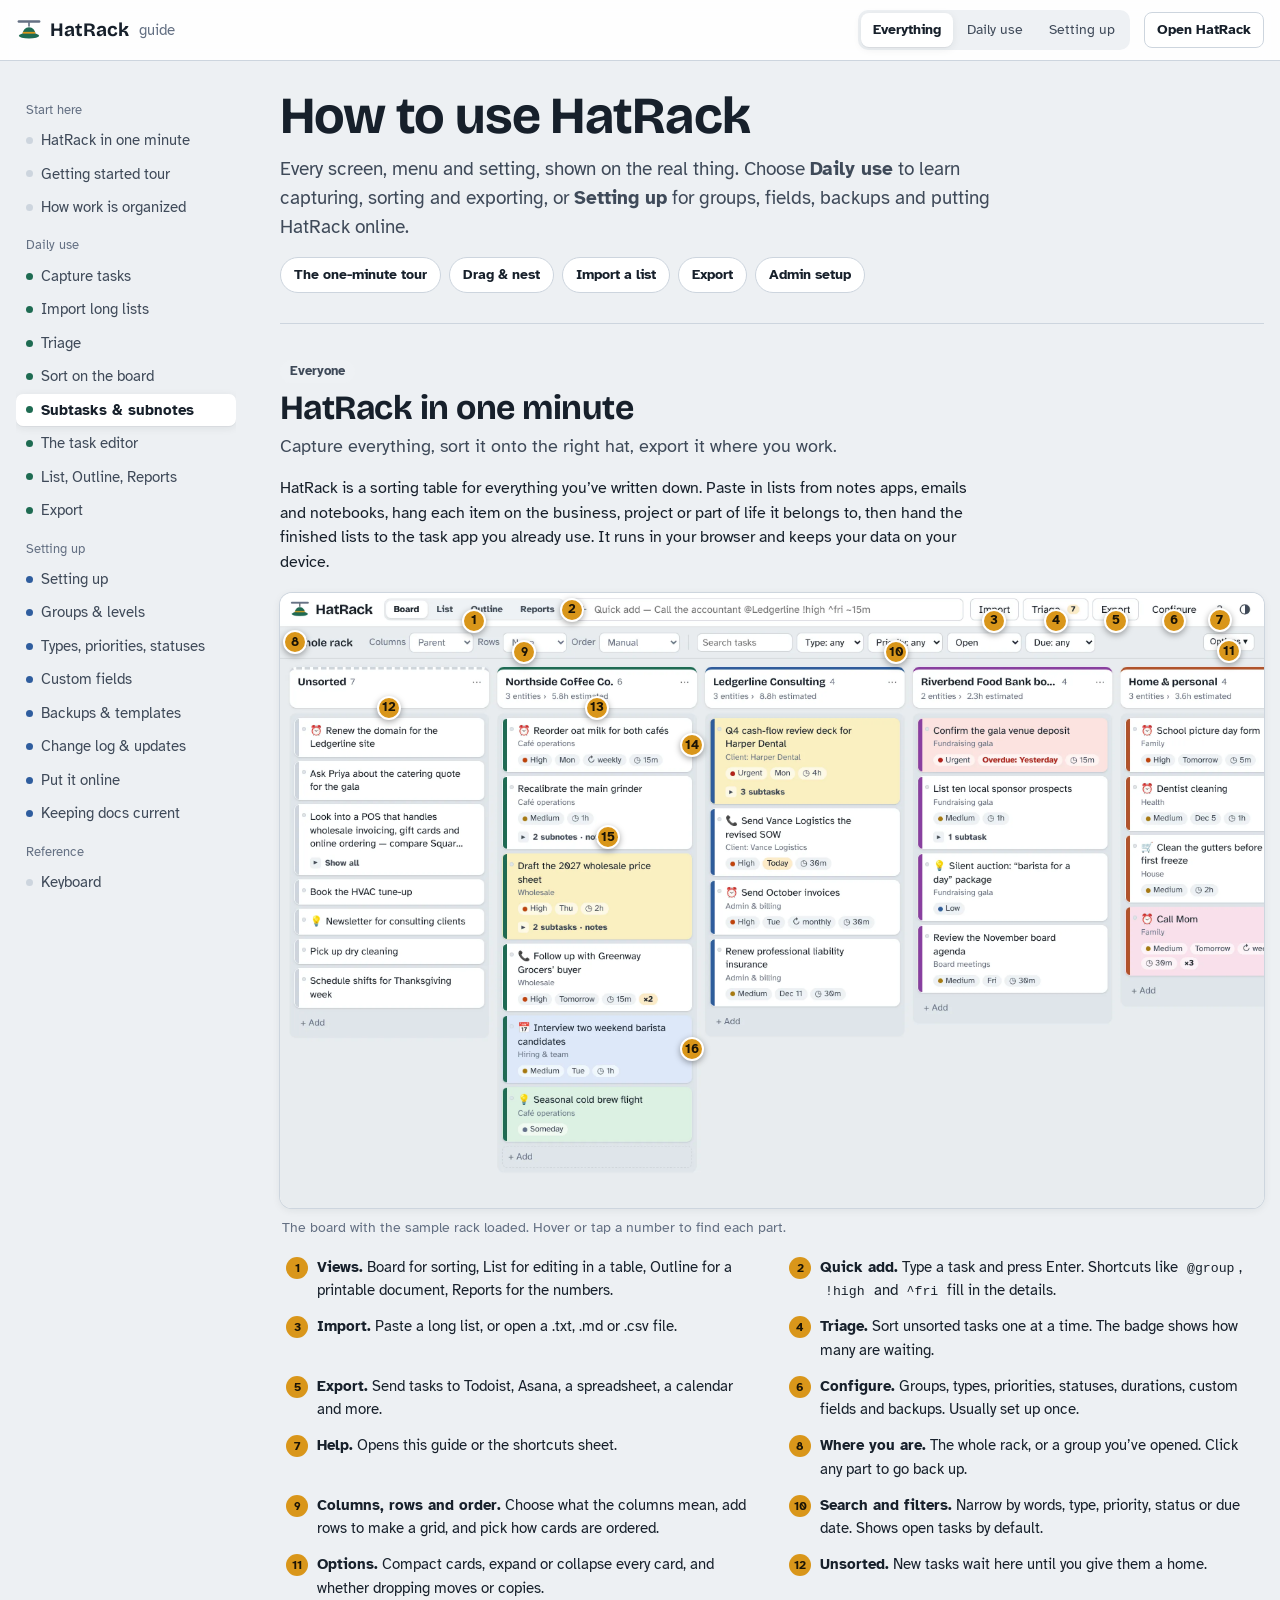
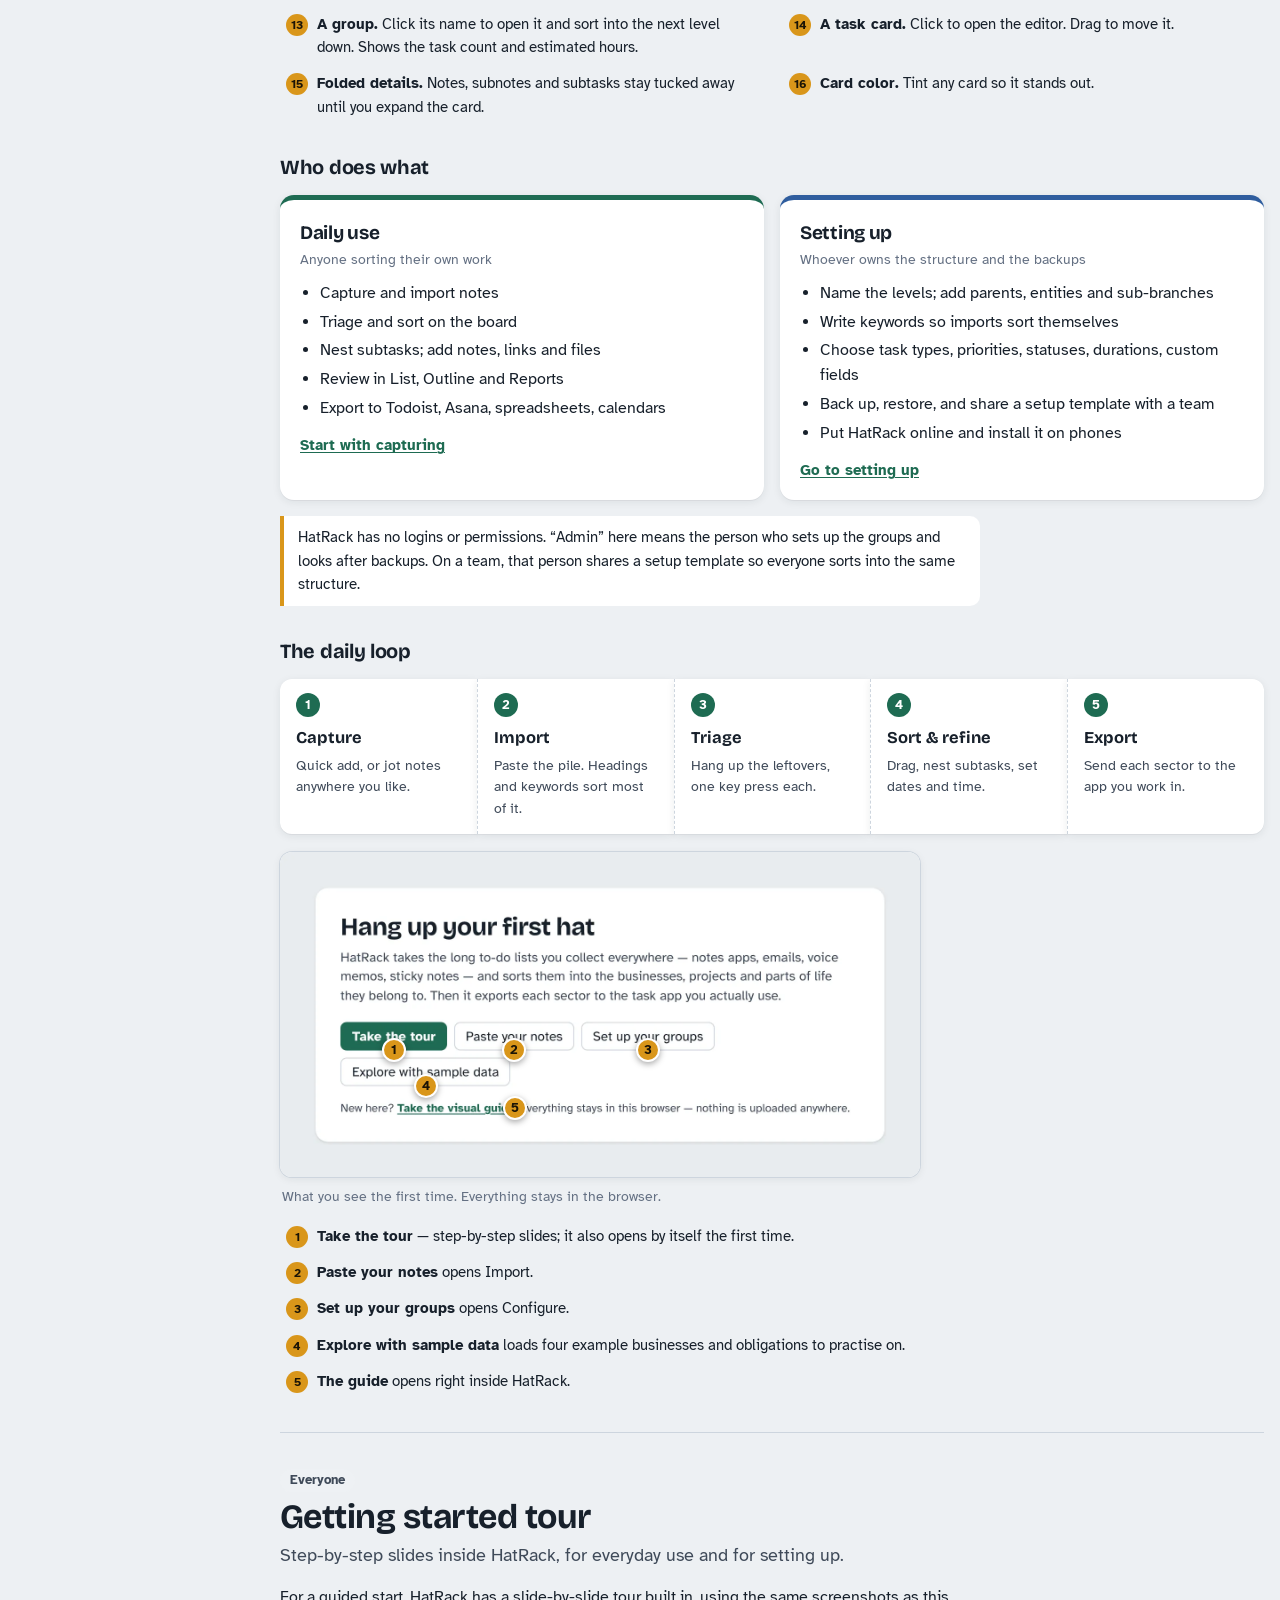
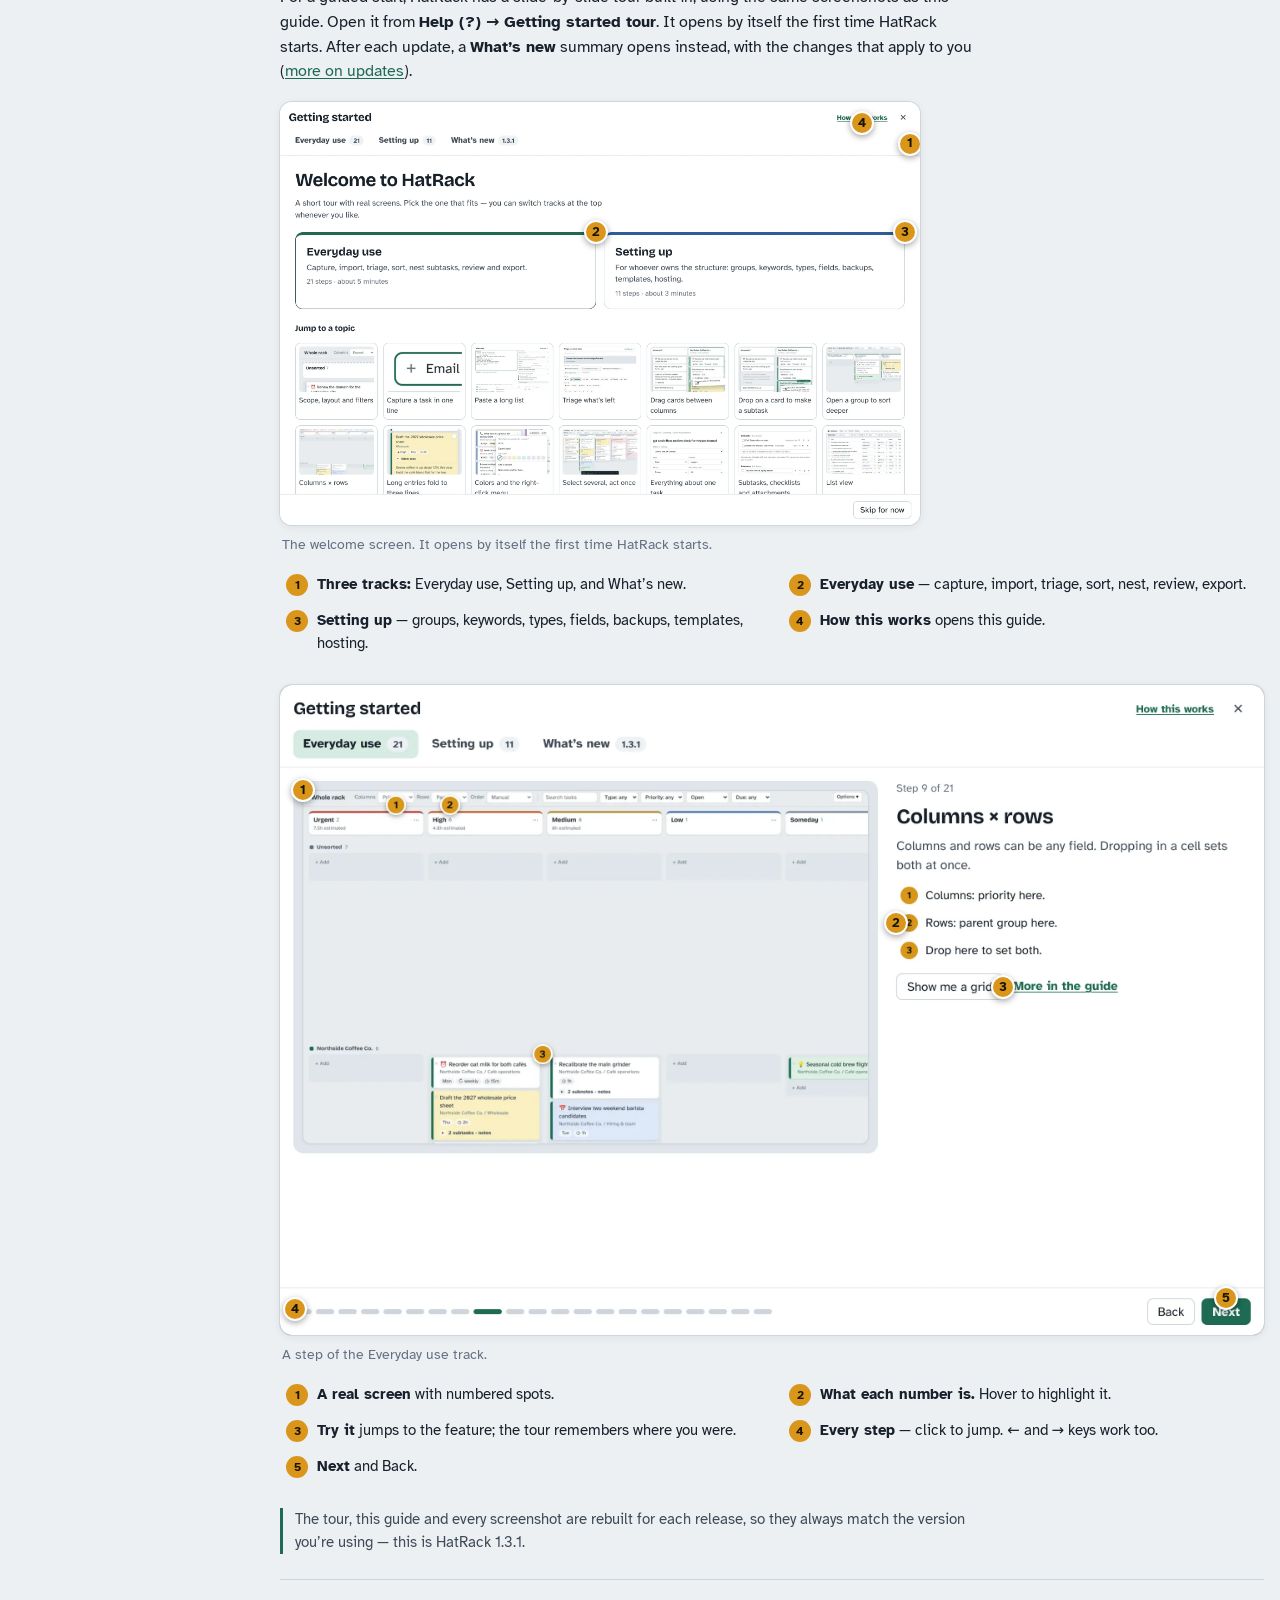
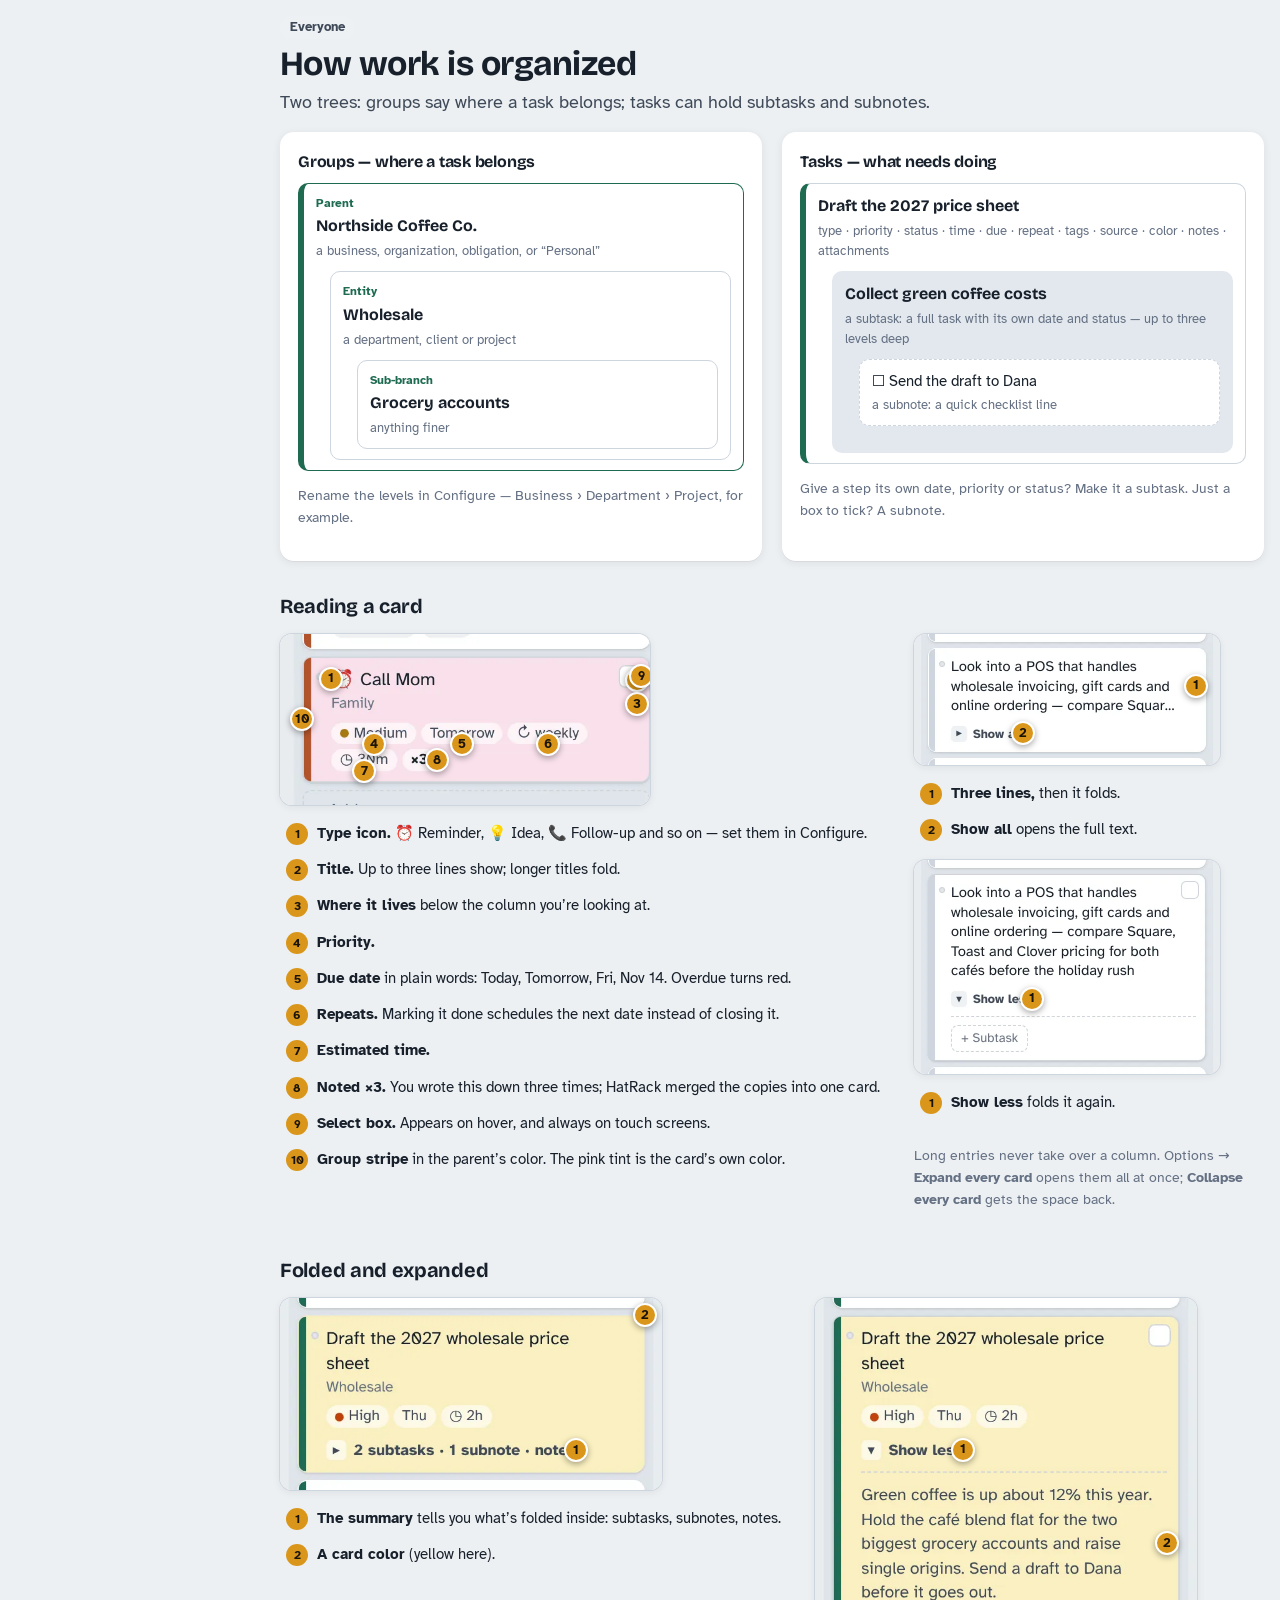
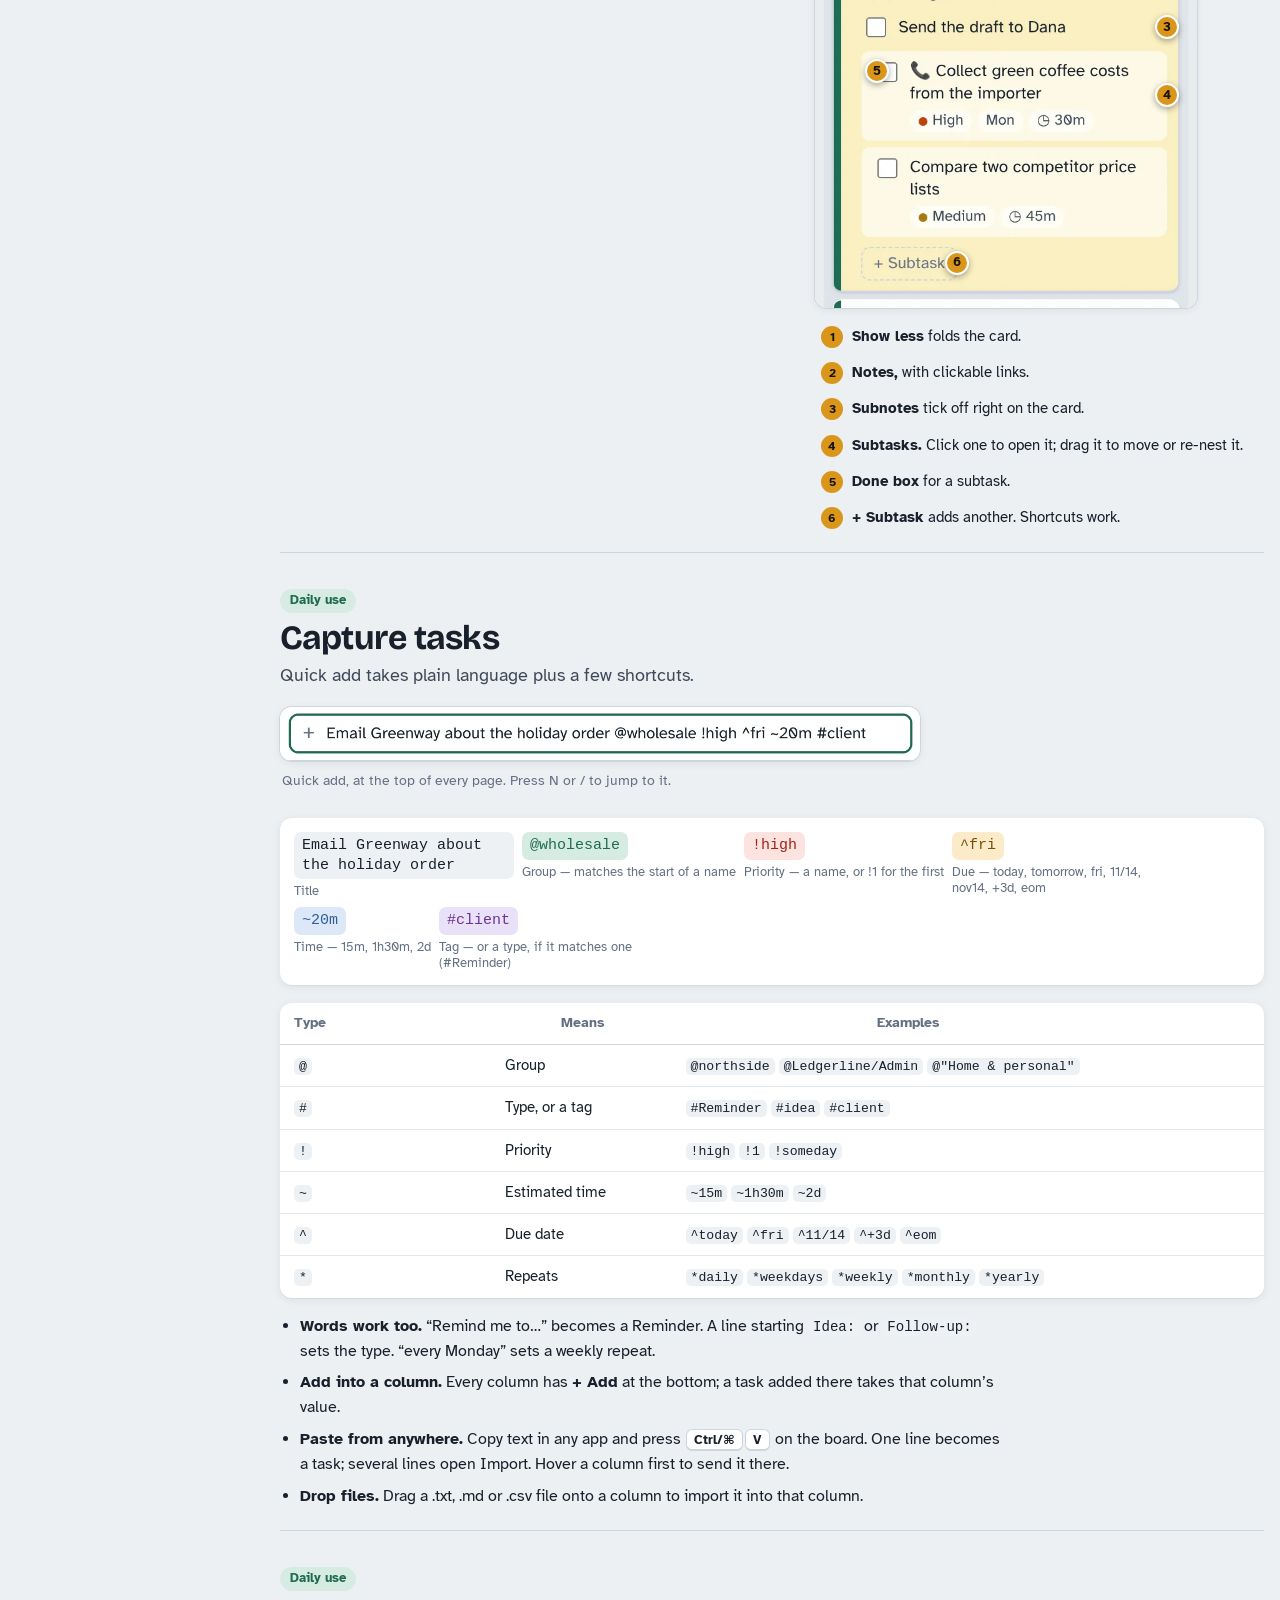
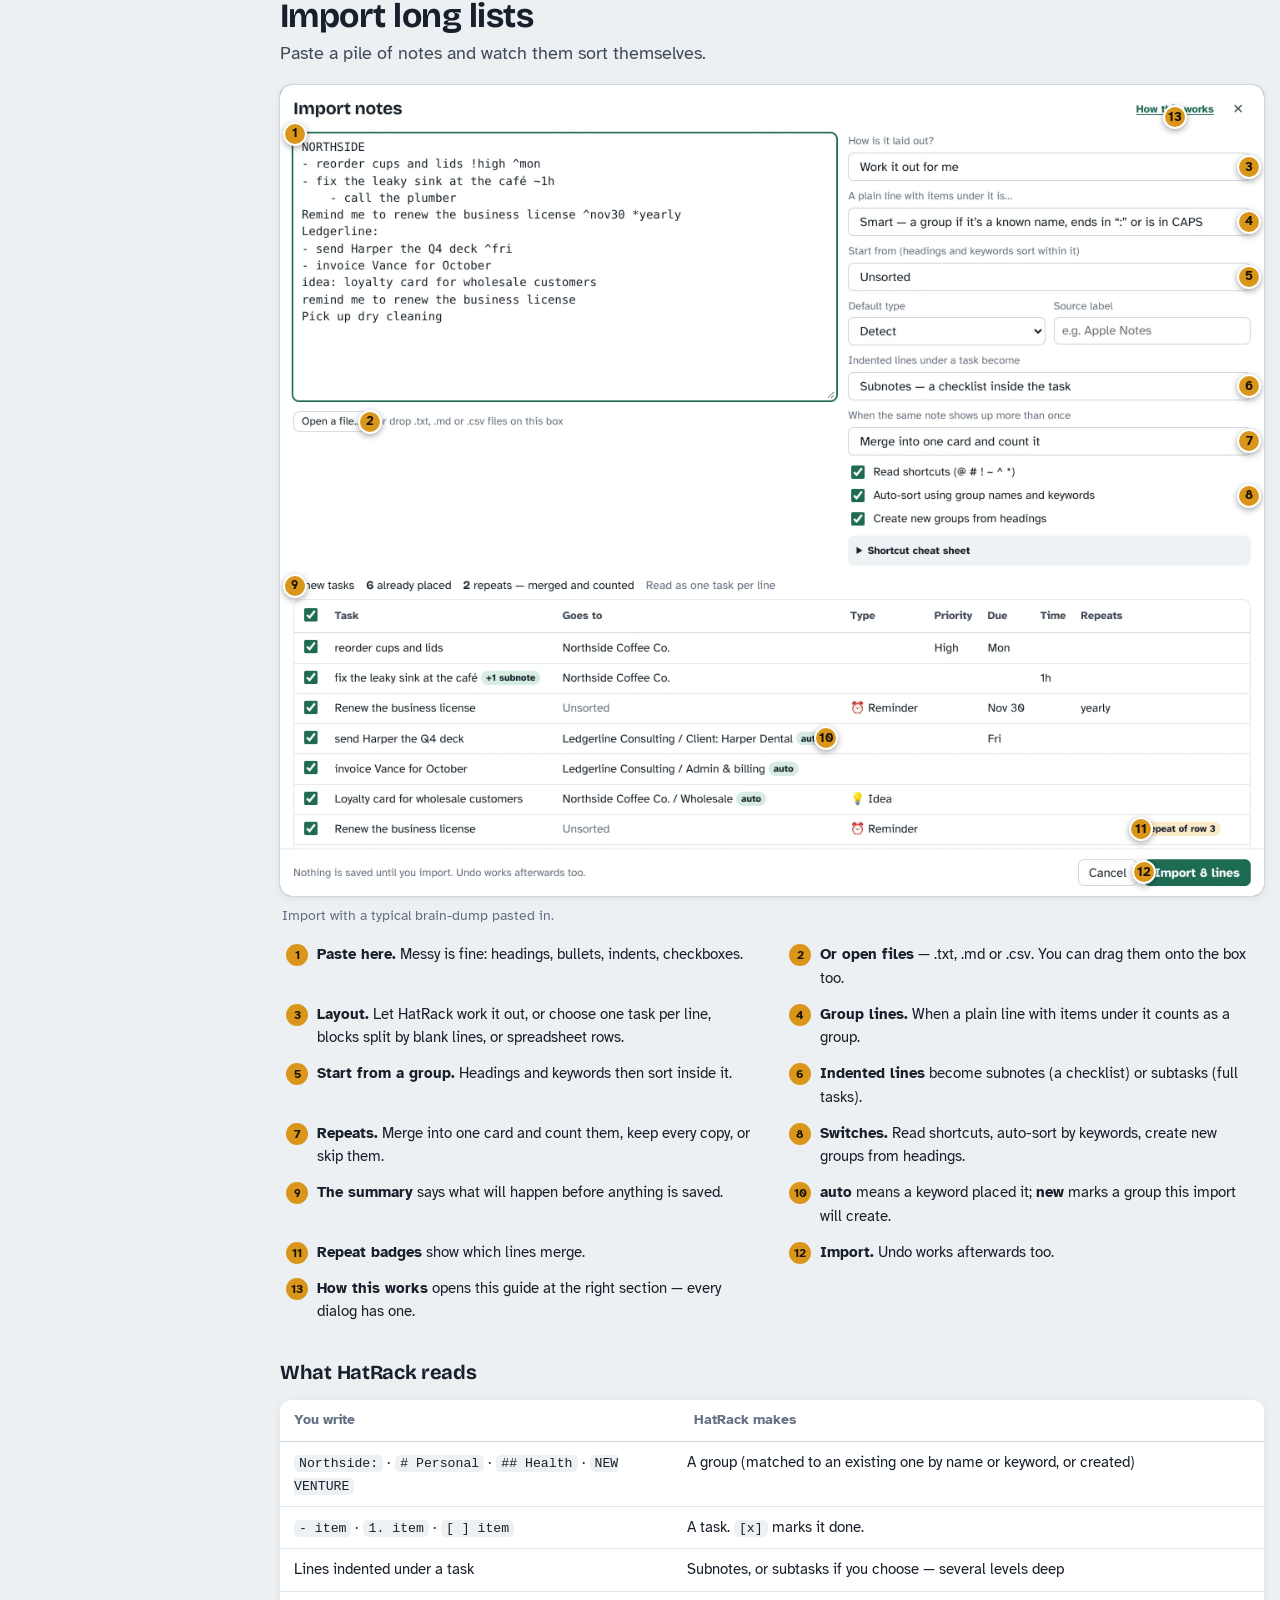
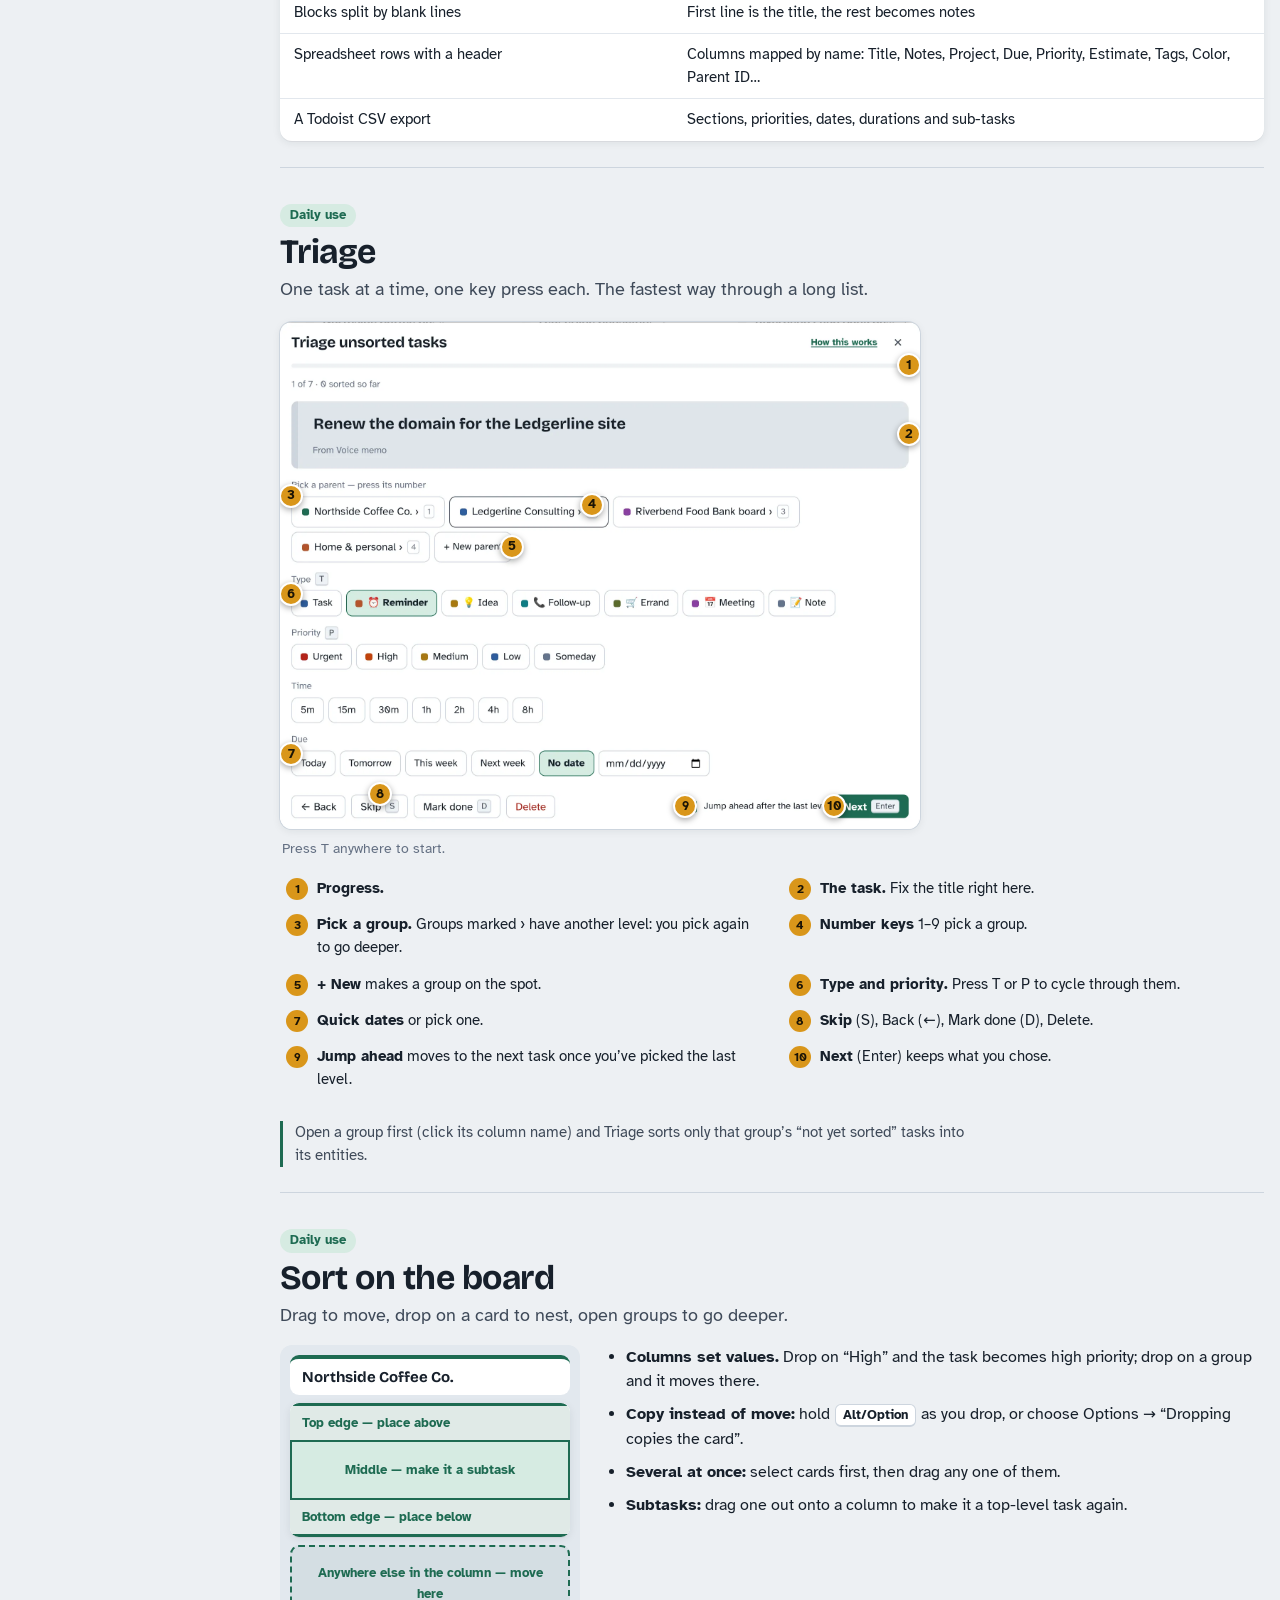
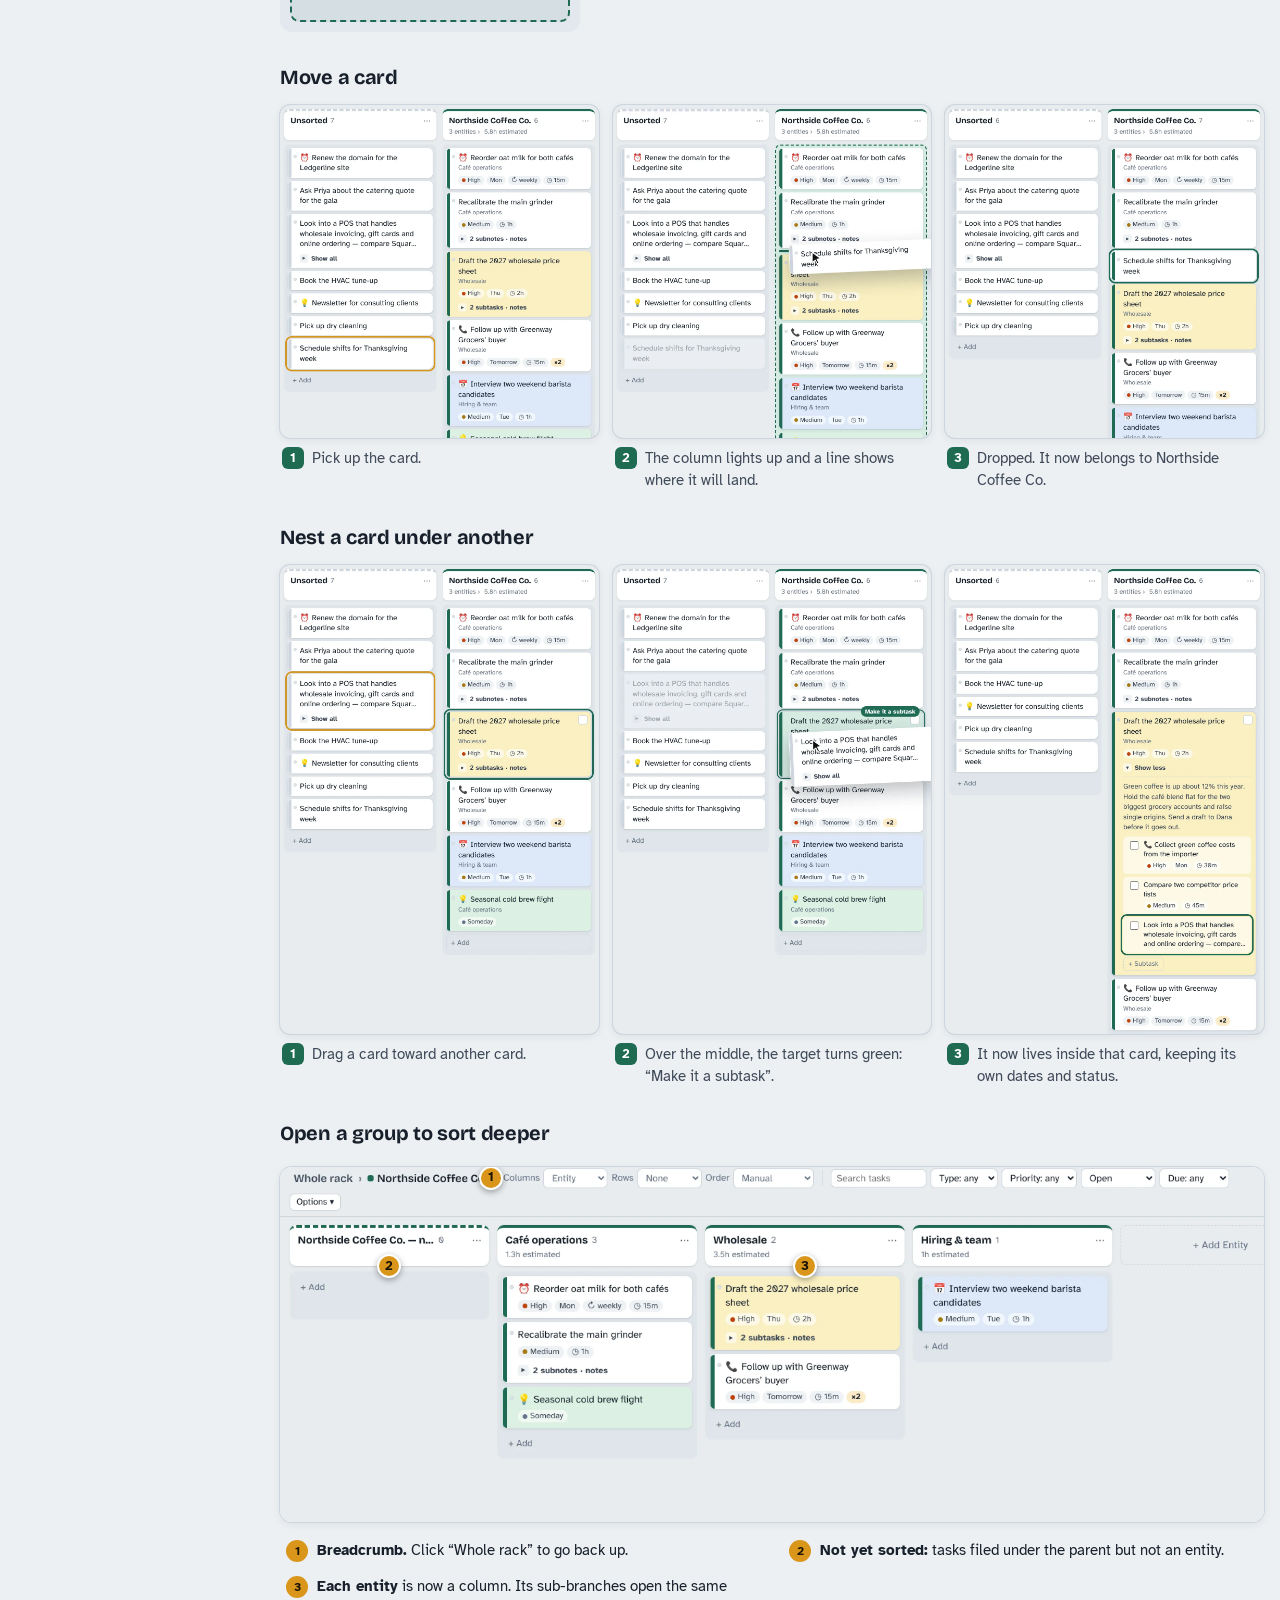
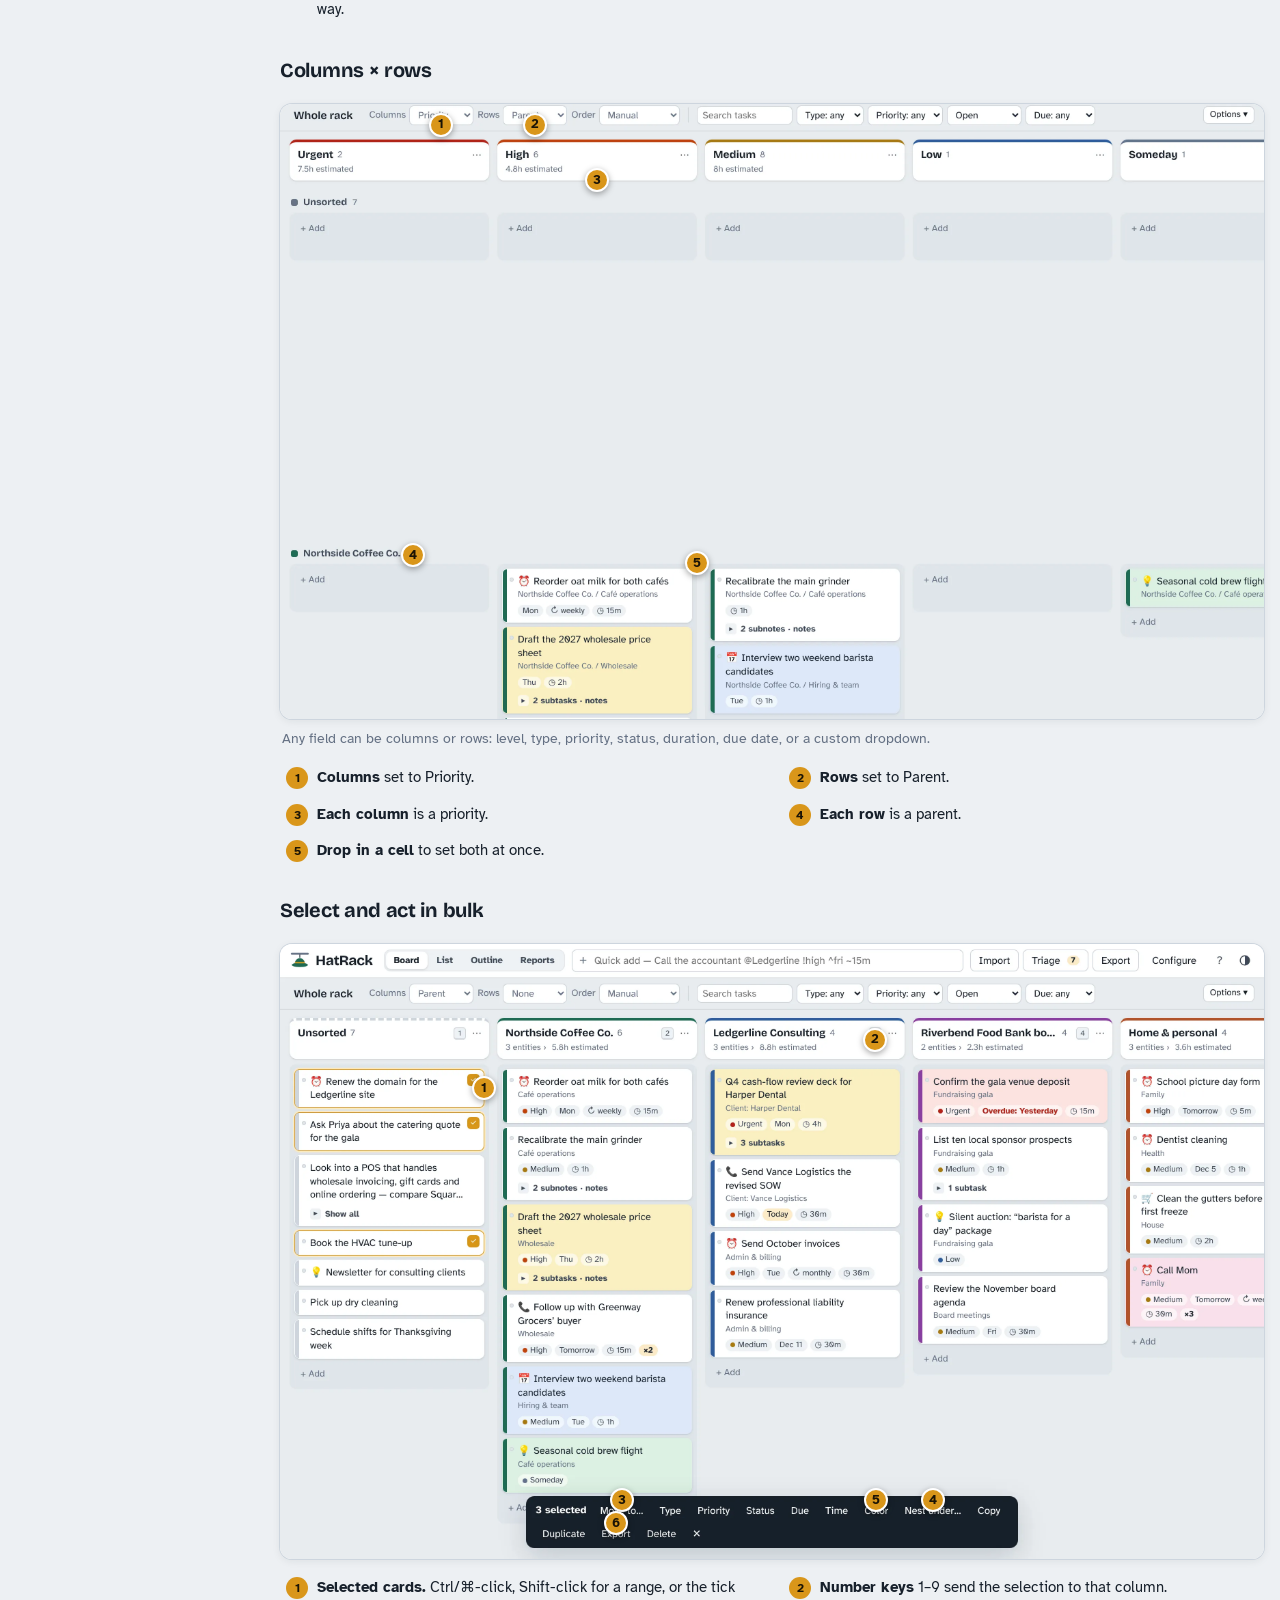
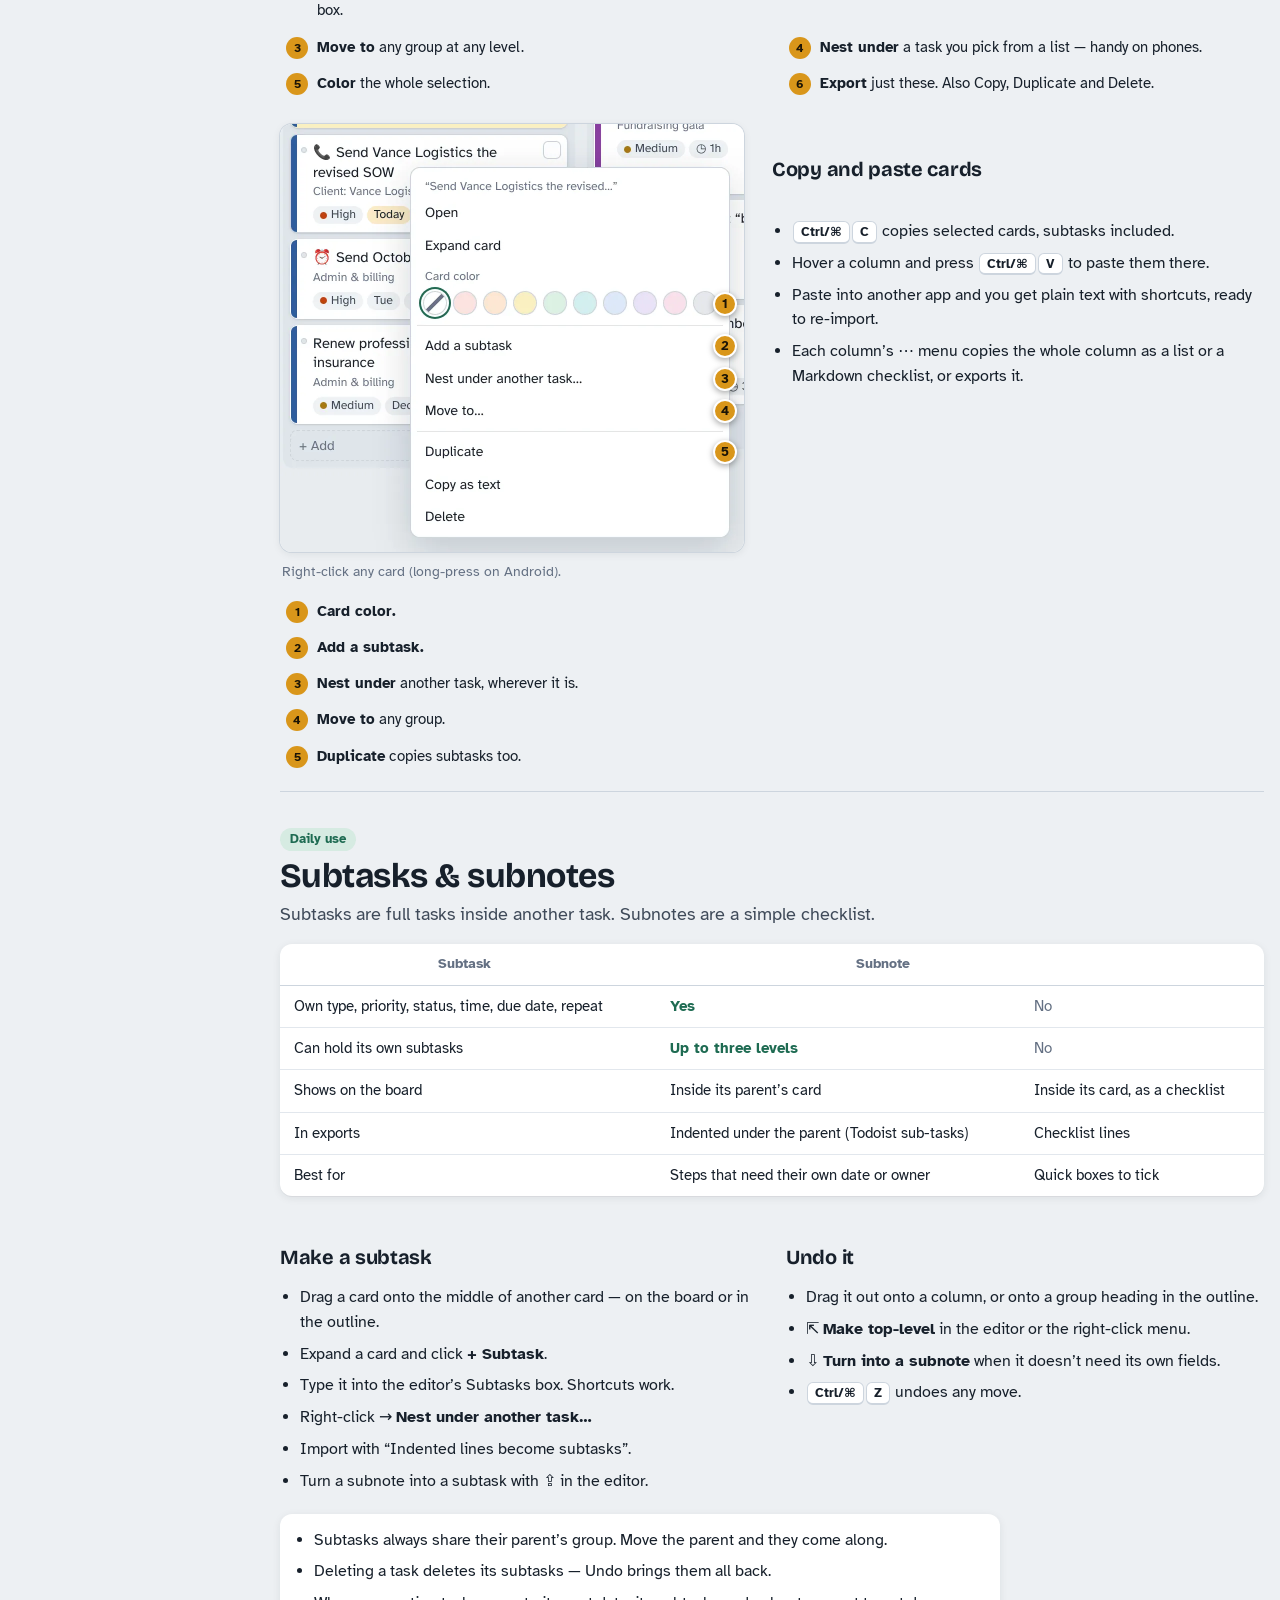
==== commit 5c4f1d8c: "HatRack 1.3.1 — move hosting to Vercel at hatrack.mkcworkspace.com - vercel.json + `build.py --site " ====
--- a/guide.html
+++ b/guide.html
@@ -261,7 +261,7 @@
 <details class="toc-m"><summary>All sections</summary><ol><li class="grp" data-role="all">Start here</li><li data-role="all"><a href="#start"><span class="dot"></span>HatRack in one minute</a></li><li data-role="all"><a href="#tour"><span class="dot"></span>Getting started tour</a></li><li data-role="all"><a href="#concepts"><span class="dot"></span>How work is organized</a></li><li class="grp" data-role="user">Daily use</li><li data-role="user"><a href="#capture"><span class="dot"></span>Capture tasks</a></li><li data-role="user"><a href="#import"><span class="dot"></span>Import long lists</a></li><li data-role="user"><a href="#triage"><span class="dot"></span>Triage</a></li><li data-role="user"><a href="#board"><span class="dot"></span>Sort on the board</a></li><li data-role="user"><a href="#subtasks"><span class="dot"></span>Subtasks & subnotes</a></li><li data-role="user"><a href="#editor"><span class="dot"></span>The task editor</a></li><li data-role="user"><a href="#views"><span class="dot"></span>List, Outline, Reports</a></li><li data-role="user"><a href="#export"><span class="dot"></span>Export</a></li><li class="grp" data-role="admin">Setting up</li><li data-role="admin"><a href="#admin"><span class="dot"></span>Setting up</a></li><li data-role="admin"><a href="#admin-groups"><span class="dot"></span>Groups & levels</a></li><li data-role="admin"><a href="#admin-types"><span class="dot"></span>Types, priorities, statuses</a></li><li data-role="admin"><a href="#admin-fields"><span class="dot"></span>Custom fields</a></li><li data-role="admin"><a href="#admin-data"><span class="dot"></span>Backups & templates</a></li><li data-role="admin"><a href="#admin-changelog"><span class="dot"></span>Change log & updates</a></li><li data-role="admin"><a href="#admin-deploy"><span class="dot"></span>Put it online</a></li><li data-role="admin"><a href="#admin-docs"><span class="dot"></span>Keeping docs current</a></li><li class="grp" data-role="all">Reference</li><li data-role="all"><a href="#keys"><span class="dot"></span>Keyboard</a></li><li data-role="all"><a href="#mobile"><span class="dot"></span>Phones & dark mode</a></li><li data-role="all"><a href="#faq"><span class="dot"></span>Questions</a></li><li data-role="all"><a href="#whats-new"><span class="dot"></span>Change log</a></li></ol></details>
 <section id="start" data-role="all" class="sec"><header class="sec-h"><span class="role-tag all">Everyone</span><h2>HatRack in one minute</h2><p class=lede>Capture everything, sort it onto the right hat, export it where you work.</p></header>
 <p>HatRack is a sorting table for everything you’ve written down. Paste in lists from notes apps, emails and notebooks, hang each item on the business, project or part of life it belongs to, then hand the finished lists to the task app you already use. It runs in your browser and keeps your data on your device.</p>
-<figure class="shot wide" data-shot="overview"><div class="frame" style="max-width:1440px"><img src="guide/overview.webp" width="1440" height="900" alt="The board with the sample rack loaded. Hover or tap a number to find each part." decoding="async"><span class="hlbox" data-n="1" style="left:10.42%;top:0.92%;width:18.61%;height:3.58%"></span><button class="pin" type="button" data-n="1" style="left:19.73%;top:4.5%" aria-label="Views.">1</button><span class="hlbox" data-n="2" style="left:29.73%;top:0.89%;width:39.86%;height:3.64%"></span><button class="pin" type="button" data-n="2" style="left:29.73%;top:2.71%" aria-label="Quick add.">2</button><span class="hlbox" data-n="3" style="left:70.28%;top:0.93%;width:4.93%;height:3.56%"></span><button class="pin" type="button" data-n="3" style="left:72.74%;top:4.49%" aria-label="Import.">3</button><span class="hlbox" data-n="4" style="left:75.62%;top:0.93%;width:6.6%;height:3.56%"></span><button class="pin" type="button" data-n="4" style="left:78.92%;top:4.49%" aria-label="Triage.">4</button><span class="hlbox" data-n="5" style="left:82.64%;top:0.93%;width:4.72%;height:3.56%"></span><button class="pin" type="button" data-n="5" style="left:85.0%;top:4.49%" aria-label="Export.">5</button><span class="hlbox" data-n="6" style="left:87.78%;top:0.93%;width:6.25%;height:3.56%"></span><button class="pin" type="button" data-n="6" style="left:90.9%;top:4.49%" aria-label="Configure.">6</button><span class="hlbox" data-n="7" style="left:94.44%;top:1.04%;width:2.08%;height:3.33%"></span><button class="pin" type="button" data-n="7" style="left:95.49%;top:4.38%" aria-label="Help.">7</button><span class="hlbox" data-n="8" style="left:0.97%;top:6.63%;width:6.88%;height:2.8%"></span><button class="pin" type="button" data-n="8" style="left:1.5%;top:8.03%" aria-label="Where you are.">8</button><span class="hlbox" data-n="9" style="left:9.1%;top:6.42%;width:32.08%;height:3.22%"></span><button class="pin" type="button" data-n="9" style="left:25.14%;top:9.64%" aria-label="Columns, rows and order.">9</button><span class="hlbox" data-n="10" style="left:42.92%;top:6.42%;width:40.9%;height:3.22%"></span><button class="pin" type="button" data-n="10" style="left:63.37%;top:9.64%" aria-label="Search and filters.">10</button><span class="hlbox" data-n="11" style="left:93.85%;top:6.61%;width:5.18%;height:2.84%"></span><button class="pin" type="button" data-n="11" style="left:96.44%;top:9.45%" aria-label="Options.">11</button><span class="hlbox" data-n="12" style="left:0.97%;top:11.97%;width:20.28%;height:6.66%"></span><button class="pin" type="button" data-n="12" style="left:11.11%;top:18.64%" aria-label="Unsorted.">12</button><span class="hlbox" data-n="13" style="left:22.08%;top:11.97%;width:20.28%;height:6.66%"></span><button class="pin" type="button" data-n="13" style="left:32.22%;top:18.64%" aria-label="A group.">13</button><span class="hlbox" data-n="14" style="left:22.57%;top:20.3%;width:19.31%;height:8.84%"></span><button class="pin" type="button" data-n="14" style="left:41.88%;top:24.72%" aria-label="A task card.">14</button><span class="hlbox" data-n="15" style="left:24.17%;top:38.42%;width:9.31%;height:2.46%"></span><button class="pin" type="button" data-n="15" style="left:33.47%;top:39.65%" aria-label="Folded details.">15</button><span class="hlbox" data-n="16" style="left:22.57%;top:68.7%;width:19.31%;height:11.01%"></span><button class="pin" type="button" data-n="16" style="left:41.88%;top:74.2%" aria-label="Card color.">16</button></div><figcaption>The board with the sample rack loaded. Hover or tap a number to find each part.</figcaption><ol class="legend c2"><li data-n="1"><span class="num">1</span><div><b>Views.</b> Board for sorting, List for editing in a table, Outline for a printable document, Reports for the numbers.</div></li><li data-n="2"><span class="num">2</span><div><b>Quick add.</b> Type a task and press Enter. Shortcuts like <code>@group</code>, <code>!high</code> and <code>^fri</code> fill in the details.</div></li><li data-n="3"><span class="num">3</span><div><b>Import.</b> Paste a long list, or open a .txt, .md or .csv file.</div></li><li data-n="4"><span class="num">4</span><div><b>Triage.</b> Sort unsorted tasks one at a time. The badge shows how many are waiting.</div></li><li data-n="5"><span class="num">5</span><div><b>Export.</b> Send tasks to Todoist, Asana, a spreadsheet, a calendar and more.</div></li><li data-n="6"><span class="num">6</span><div><b>Configure.</b> Groups, types, priorities, statuses, durations, custom fields and backups. Usually set up once.</div></li><li data-n="7"><span class="num">7</span><div><b>Help.</b> Opens this guide or the shortcuts sheet.</div></li><li data-n="8"><span class="num">8</span><div><b>Where you are.</b> The whole rack, or a group you’ve opened. Click any part to go back up.</div></li><li data-n="9"><span class="num">9</span><div><b>Columns, rows and order.</b> Choose what the columns mean, add rows to make a grid, and pick how cards are ordered.</div></li><li data-n="10"><span class="num">10</span><div><b>Search and filters.</b> Narrow by words, type, priority, status or due date. Shows open tasks by default.</div></li><li data-n="11"><span class="num">11</span><div><b>Options.</b> Compact cards, expand or collapse every card, and whether dropping moves or copies.</div></li><li data-n="12"><span class="num">12</span><div><b>Unsorted.</b> New tasks wait here until you give them a home.</div></li><li data-n="13"><span class="num">13</span><div><b>A group.</b> Click its name to open it and sort into the next level down. Shows the task count and estimated hours.</div></li><li data-n="14"><span class="num">14</span><div><b>A task card.</b> Click to open the editor. Drag to move it.</div></li><li data-n="15"><span class="num">15</span><div><b>Folded details.</b> Notes, subnotes and subtasks stay tucked away until you expand the card.</div></li><li data-n="16"><span class="num">16</span><div><b>Card color.</b> Tint any card so it stands out.</div></li></ol></figure>
+<figure class="shot wide" data-shot="overview"><div class="frame" style="max-width:1440px"><img src="guide/overview.webp" width="1440" height="900" alt="The board with the sample rack loaded. Hover or tap a number to find each part." decoding="async"><span class="hlbox" data-n="1" style="left:10.53%;top:0.92%;width:18.42%;height:3.58%"></span><button class="pin" type="button" data-n="1" style="left:19.74%;top:4.5%" aria-label="Views.">1</button><span class="hlbox" data-n="2" style="left:29.64%;top:0.89%;width:39.78%;height:3.64%"></span><button class="pin" type="button" data-n="2" style="left:29.64%;top:2.71%" aria-label="Quick add.">2</button><span class="hlbox" data-n="3" style="left:70.11%;top:0.93%;width:4.99%;height:3.56%"></span><button class="pin" type="button" data-n="3" style="left:72.6%;top:4.49%" aria-label="Import.">3</button><span class="hlbox" data-n="4" style="left:75.51%;top:0.93%;width:6.63%;height:3.56%"></span><button class="pin" type="button" data-n="4" style="left:78.83%;top:4.49%" aria-label="Triage.">4</button><span class="hlbox" data-n="5" style="left:82.56%;top:0.93%;width:4.75%;height:3.56%"></span><button class="pin" type="button" data-n="5" style="left:84.93%;top:4.49%" aria-label="Export.">5</button><span class="hlbox" data-n="6" style="left:87.72%;top:0.93%;width:6.3%;height:3.56%"></span><button class="pin" type="button" data-n="6" style="left:90.88%;top:4.49%" aria-label="Configure.">6</button><span class="hlbox" data-n="7" style="left:94.44%;top:1.04%;width:2.08%;height:3.33%"></span><button class="pin" type="button" data-n="7" style="left:95.49%;top:4.38%" aria-label="Help.">7</button><span class="hlbox" data-n="8" style="left:0.97%;top:6.63%;width:6.84%;height:2.8%"></span><button class="pin" type="button" data-n="8" style="left:1.5%;top:8.03%" aria-label="Where you are.">8</button><span class="hlbox" data-n="9" style="left:9.06%;top:6.42%;width:31.53%;height:3.22%"></span><button class="pin" type="button" data-n="9" style="left:24.83%;top:9.64%" aria-label="Columns, rows and order.">9</button><span class="hlbox" data-n="10" style="left:42.33%;top:6.42%;width:40.49%;height:3.22%"></span><button class="pin" type="button" data-n="10" style="left:62.57%;top:9.64%" aria-label="Search and filters.">10</button><span class="hlbox" data-n="11" style="left:93.81%;top:6.61%;width:5.22%;height:2.84%"></span><button class="pin" type="button" data-n="11" style="left:96.42%;top:9.45%" aria-label="Options.">11</button><span class="hlbox" data-n="12" style="left:0.97%;top:11.97%;width:20.28%;height:6.66%"></span><button class="pin" type="button" data-n="12" style="left:11.11%;top:18.64%" aria-label="Unsorted.">12</button><span class="hlbox" data-n="13" style="left:22.08%;top:11.97%;width:20.28%;height:6.66%"></span><button class="pin" type="button" data-n="13" style="left:32.22%;top:18.64%" aria-label="A group.">13</button><span class="hlbox" data-n="14" style="left:22.57%;top:20.3%;width:19.31%;height:8.84%"></span><button class="pin" type="button" data-n="14" style="left:41.88%;top:24.72%" aria-label="A task card.">14</button><span class="hlbox" data-n="15" style="left:24.17%;top:38.42%;width:9.15%;height:2.46%"></span><button class="pin" type="button" data-n="15" style="left:33.32%;top:39.65%" aria-label="Folded details.">15</button><span class="hlbox" data-n="16" style="left:22.57%;top:68.7%;width:19.31%;height:11.01%"></span><button class="pin" type="button" data-n="16" style="left:41.88%;top:74.2%" aria-label="Card color.">16</button></div><figcaption>The board with the sample rack loaded. Hover or tap a number to find each part.</figcaption><ol class="legend c2"><li data-n="1"><span class="num">1</span><div><b>Views.</b> Board for sorting, List for editing in a table, Outline for a printable document, Reports for the numbers.</div></li><li data-n="2"><span class="num">2</span><div><b>Quick add.</b> Type a task and press Enter. Shortcuts like <code>@group</code>, <code>!high</code> and <code>^fri</code> fill in the details.</div></li><li data-n="3"><span class="num">3</span><div><b>Import.</b> Paste a long list, or open a .txt, .md or .csv file.</div></li><li data-n="4"><span class="num">4</span><div><b>Triage.</b> Sort unsorted tasks one at a time. The badge shows how many are waiting.</div></li><li data-n="5"><span class="num">5</span><div><b>Export.</b> Send tasks to Todoist, Asana, a spreadsheet, a calendar and more.</div></li><li data-n="6"><span class="num">6</span><div><b>Configure.</b> Groups, types, priorities, statuses, durations, custom fields and backups. Usually set up once.</div></li><li data-n="7"><span class="num">7</span><div><b>Help.</b> Opens this guide or the shortcuts sheet.</div></li><li data-n="8"><span class="num">8</span><div><b>Where you are.</b> The whole rack, or a group you’ve opened. Click any part to go back up.</div></li><li data-n="9"><span class="num">9</span><div><b>Columns, rows and order.</b> Choose what the columns mean, add rows to make a grid, and pick how cards are ordered.</div></li><li data-n="10"><span class="num">10</span><div><b>Search and filters.</b> Narrow by words, type, priority, status or due date. Shows open tasks by default.</div></li><li data-n="11"><span class="num">11</span><div><b>Options.</b> Compact cards, expand or collapse every card, and whether dropping moves or copies.</div></li><li data-n="12"><span class="num">12</span><div><b>Unsorted.</b> New tasks wait here until you give them a home.</div></li><li data-n="13"><span class="num">13</span><div><b>A group.</b> Click its name to open it and sort into the next level down. Shows the task count and estimated hours.</div></li><li data-n="14"><span class="num">14</span><div><b>A task card.</b> Click to open the editor. Drag to move it.</div></li><li data-n="15"><span class="num">15</span><div><b>Folded details.</b> Notes, subnotes and subtasks stay tucked away until you expand the card.</div></li><li data-n="16"><span class="num">16</span><div><b>Card color.</b> Tint any card so it stands out.</div></li></ol></figure>
 <h3>Who does what</h3>
 <div class="roles">
   <div class="role user"><h4>Daily use</h4><p class="muted">Anyone sorting their own work</p>
@@ -280,11 +280,11 @@
   <li><b>Sort &amp; refine</b><span>Drag, nest subtasks, set dates and time.</span></li>
   <li><b>Export</b><span>Send each sector to the app you work in.</span></li>
 </ol>
-<figure class="shot mid" data-shot="empty"><div class="frame" style="max-width:720px"><img src="guide/empty.webp" width="720" height="366" alt="What you see the first time. Everything stays in the browser." loading="lazy" decoding="async"><span class="hlbox" data-n="1" style="left:9.44%;top:52.27%;width:16.94%;height:8.74%"></span><button class="pin" type="button" data-n="1" style="left:17.92%;top:61.0%" aria-label="Take the tour">1</button><span class="hlbox" data-n="2" style="left:27.5%;top:52.27%;width:18.61%;height:8.74%"></span><button class="pin" type="button" data-n="2" style="left:36.81%;top:61.0%" aria-label="Paste your notes">2</button><span class="hlbox" data-n="3" style="left:47.22%;top:52.27%;width:20.42%;height:8.74%"></span><button class="pin" type="button" data-n="3" style="left:57.43%;top:61.0%" aria-label="Set up your groups">3</button><span class="hlbox" data-n="4" style="left:9.44%;top:63.19%;width:26.53%;height:8.74%"></span><button class="pin" type="button" data-n="4" style="left:22.71%;top:71.92%" aria-label="Explore with sample data">4</button><span class="hlbox" data-n="5" style="left:18.47%;top:76.29%;width:17.92%;height:5.14%"></span><button class="pin" type="button" data-n="5" style="left:36.39%;top:78.86%" aria-label="The guide">5</button></div><figcaption>What you see the first time. Everything stays in the browser.</figcaption><ol class="legend c1"><li data-n="1"><span class="num">1</span><div><b>Take the tour</b> — step-by-step slides; it also opens by itself the first time.</div></li><li data-n="2"><span class="num">2</span><div><b>Paste your notes</b> opens Import.</div></li><li data-n="3"><span class="num">3</span><div><b>Set up your groups</b> opens Configure.</div></li><li data-n="4"><span class="num">4</span><div><b>Explore with sample data</b> loads four example businesses and obligations to practise on.</div></li><li data-n="5"><span class="num">5</span><div><b>The guide</b> opens right inside HatRack.</div></li></ol></figure>
+<figure class="shot mid" data-shot="empty"><div class="frame" style="max-width:720px"><img src="guide/empty.webp" width="720" height="366" alt="What you see the first time. Everything stays in the browser." loading="lazy" decoding="async"><span class="hlbox" data-n="1" style="left:9.44%;top:52.27%;width:16.65%;height:8.74%"></span><button class="pin" type="button" data-n="1" style="left:17.77%;top:61.0%" aria-label="Take the tour">1</button><span class="hlbox" data-n="2" style="left:27.21%;top:52.27%;width:18.76%;height:8.74%"></span><button class="pin" type="button" data-n="2" style="left:36.59%;top:61.0%" aria-label="Paste your notes">2</button><span class="hlbox" data-n="3" style="left:47.08%;top:52.27%;width:20.87%;height:8.74%"></span><button class="pin" type="button" data-n="3" style="left:57.52%;top:61.0%" aria-label="Set up your groups">3</button><span class="hlbox" data-n="4" style="left:9.44%;top:63.19%;width:26.59%;height:8.74%"></span><button class="pin" type="button" data-n="4" style="left:22.74%;top:71.92%" aria-label="Explore with sample data">4</button><span class="hlbox" data-n="5" style="left:18.32%;top:76.29%;width:18.34%;height:5.14%"></span><button class="pin" type="button" data-n="5" style="left:36.66%;top:78.86%" aria-label="The guide">5</button></div><figcaption>What you see the first time. Everything stays in the browser.</figcaption><ol class="legend c1"><li data-n="1"><span class="num">1</span><div><b>Take the tour</b> — step-by-step slides; it also opens by itself the first time.</div></li><li data-n="2"><span class="num">2</span><div><b>Paste your notes</b> opens Import.</div></li><li data-n="3"><span class="num">3</span><div><b>Set up your groups</b> opens Configure.</div></li><li data-n="4"><span class="num">4</span><div><b>Explore with sample data</b> loads four example businesses and obligations to practise on.</div></li><li data-n="5"><span class="num">5</span><div><b>The guide</b> opens right inside HatRack.</div></li></ol></figure>
 </section><section id="tour" data-role="all" class="sec"><header class="sec-h"><span class="role-tag all">Everyone</span><h2>Getting started tour</h2><p class=lede>Step-by-step slides inside HatRack, for everyday use and for setting up.</p></header>
 <p>For a guided start, HatRack has a slide-by-slide tour built in, using the same screenshots as this guide. Open it from <b>Help (?) → Getting started tour</b>. It opens by itself the first time HatRack starts. After each update, a <b>What’s new</b> summary opens instead, with the changes that apply to you (<a href="#admin-changelog">more on updates</a>).</p>
-<figure class="shot mid" data-shot="tour-welcome"><div class="frame" style="max-width:1180px"><img src="guide/tour-welcome.webp" width="1180" height="780" alt="The welcome screen. It opens by itself the first time HatRack starts." loading="lazy" decoding="async"><span class="hlbox" data-n="1" style="left:0.0%;top:6.92%;width:100.0%;height:5.74%"></span><button class="pin" type="button" data-n="1" style="left:98.5%;top:9.79%" aria-label="Three tracks:">1</button><span class="hlbox" data-n="2" style="left:2.37%;top:30.72%;width:47.03%;height:18.25%"></span><button class="pin" type="button" data-n="2" style="left:49.41%;top:30.72%" aria-label="Everyday use">2</button><span class="hlbox" data-n="3" style="left:50.59%;top:30.72%;width:47.03%;height:18.25%"></span><button class="pin" type="button" data-n="3" style="left:97.63%;top:30.72%" aria-label="Setting up">3</button><span class="hlbox" data-n="4" style="left:87.2%;top:2.51%;width:7.71%;height:2.42%"></span><button class="pin" type="button" data-n="4" style="left:91.06%;top:4.93%" aria-label="How this works">4</button></div><figcaption>The welcome screen. It opens by itself the first time HatRack starts.</figcaption><ol class="legend c2"><li data-n="1"><span class="num">1</span><div><b>Three tracks:</b> Everyday use, Setting up, and What’s new.</div></li><li data-n="2"><span class="num">2</span><div><b>Everyday use</b> — capture, import, triage, sort, nest, review, export.</div></li><li data-n="3"><span class="num">3</span><div><b>Setting up</b> — groups, keywords, types, fields, backups, templates, hosting.</div></li><li data-n="4"><span class="num">4</span><div><b>How this works</b> opens this guide.</div></li></ol></figure><figure class="shot wide" data-shot="tour-slide"><div class="frame" style="max-width:1180px"><img src="guide/tour-slide.webp" width="1180" height="780" alt="A step of the Everyday use track." loading="lazy" decoding="async"><span class="hlbox" data-n="1" style="left:2.37%;top:16.25%;width:57.38%;height:54.25%"></span><button class="pin" type="button" data-n="1" style="left:2.37%;top:16.25%" aria-label="A real screen">1</button><span class="hlbox" data-n="2" style="left:62.64%;top:30.68%;width:36.01%;height:11.93%"></span><button class="pin" type="button" data-n="2" style="left:62.64%;top:36.64%" aria-label="What each number is.">2</button><span class="hlbox" data-n="3" style="left:62.64%;top:44.4%;width:10.76%;height:4.1%"></span><button class="pin" type="button" data-n="3" style="left:73.4%;top:46.45%" aria-label="Try it">3</button><span class="hlbox" data-n="4" style="left:1.36%;top:96.03%;width:48.64%;height:0.77%"></span><button class="pin" type="button" data-n="4" style="left:1.5%;top:96.03%" aria-label="Every step">4</button><span class="hlbox" data-n="5" style="left:93.64%;top:94.36%;width:5.0%;height:4.1%"></span><button class="pin" type="button" data-n="5" style="left:96.14%;top:94.36%" aria-label="Next">5</button></div><figcaption>A step of the Everyday use track.</figcaption><ol class="legend c2"><li data-n="1"><span class="num">1</span><div><b>A real screen</b> with numbered spots.</div></li><li data-n="2"><span class="num">2</span><div><b>What each number is.</b> Hover to highlight it.</div></li><li data-n="3"><span class="num">3</span><div><b>Try it</b> jumps to the feature; the tour remembers where you were.</div></li><li data-n="4"><span class="num">4</span><div><b>Every step</b> — click to jump. ← and → keys work too.</div></li><li data-n="5"><span class="num">5</span><div><b>Next</b> and Back.</div></li></ol></figure>
-<p class="tip-line">The tour, this guide and every screenshot are rebuilt for each release, so they always match the version you’re using — this is HatRack 1.3.0.</p>
+<figure class="shot mid" data-shot="tour-welcome"><div class="frame" style="max-width:1180px"><img src="guide/tour-welcome.webp" width="1180" height="780" alt="The welcome screen. It opens by itself the first time HatRack starts." loading="lazy" decoding="async"><span class="hlbox" data-n="1" style="left:0.0%;top:6.92%;width:100.0%;height:5.74%"></span><button class="pin" type="button" data-n="1" style="left:98.5%;top:9.79%" aria-label="Three tracks:">1</button><span class="hlbox" data-n="2" style="left:2.37%;top:30.72%;width:47.03%;height:18.25%"></span><button class="pin" type="button" data-n="2" style="left:49.41%;top:30.72%" aria-label="Everyday use">2</button><span class="hlbox" data-n="3" style="left:50.59%;top:30.72%;width:47.03%;height:18.25%"></span><button class="pin" type="button" data-n="3" style="left:97.63%;top:30.72%" aria-label="Setting up">3</button><span class="hlbox" data-n="4" style="left:87.02%;top:2.51%;width:7.9%;height:2.42%"></span><button class="pin" type="button" data-n="4" style="left:90.97%;top:4.93%" aria-label="How this works">4</button></div><figcaption>The welcome screen. It opens by itself the first time HatRack starts.</figcaption><ol class="legend c2"><li data-n="1"><span class="num">1</span><div><b>Three tracks:</b> Everyday use, Setting up, and What’s new.</div></li><li data-n="2"><span class="num">2</span><div><b>Everyday use</b> — capture, import, triage, sort, nest, review, export.</div></li><li data-n="3"><span class="num">3</span><div><b>Setting up</b> — groups, keywords, types, fields, backups, templates, hosting.</div></li><li data-n="4"><span class="num">4</span><div><b>How this works</b> opens this guide.</div></li></ol></figure><figure class="shot wide" data-shot="tour-slide"><div class="frame" style="max-width:1180px"><img src="guide/tour-slide.webp" width="1180" height="780" alt="A step of the Everyday use track." loading="lazy" decoding="async"><span class="hlbox" data-n="1" style="left:2.37%;top:16.25%;width:57.38%;height:54.25%"></span><button class="pin" type="button" data-n="1" style="left:2.37%;top:16.25%" aria-label="A real screen">1</button><span class="hlbox" data-n="2" style="left:62.64%;top:30.68%;width:36.01%;height:11.93%"></span><button class="pin" type="button" data-n="2" style="left:62.64%;top:36.64%" aria-label="What each number is.">2</button><span class="hlbox" data-n="3" style="left:62.64%;top:44.4%;width:10.87%;height:4.1%"></span><button class="pin" type="button" data-n="3" style="left:73.5%;top:46.45%" aria-label="Try it">3</button><span class="hlbox" data-n="4" style="left:1.36%;top:96.03%;width:48.64%;height:0.77%"></span><button class="pin" type="button" data-n="4" style="left:1.5%;top:96.03%" aria-label="Every step">4</button><span class="hlbox" data-n="5" style="left:93.67%;top:94.36%;width:4.97%;height:4.1%"></span><button class="pin" type="button" data-n="5" style="left:96.16%;top:94.36%" aria-label="Next">5</button></div><figcaption>A step of the Everyday use track.</figcaption><ol class="legend c2"><li data-n="1"><span class="num">1</span><div><b>A real screen</b> with numbered spots.</div></li><li data-n="2"><span class="num">2</span><div><b>What each number is.</b> Hover to highlight it.</div></li><li data-n="3"><span class="num">3</span><div><b>Try it</b> jumps to the feature; the tour remembers where you were.</div></li><li data-n="4"><span class="num">4</span><div><b>Every step</b> — click to jump. ← and → keys work too.</div></li><li data-n="5"><span class="num">5</span><div><b>Next</b> and Back.</div></li></ol></figure>
+<p class="tip-line">The tour, this guide and every screenshot are rebuilt for each release, so they always match the version you’re using — this is HatRack 1.3.1.</p>
 </section><section id="concepts" data-role="all" class="sec"><header class="sec-h"><span class="role-tag all">Everyone</span><h2>How work is organized</h2><p class=lede>Two trees: groups say where a task belongs; tasks can hold subtasks and subnotes.</p></header>
 <div class="tree">
   <div class="tree-col">
@@ -304,22 +304,22 @@
 </div>
 <h3>Reading a card</h3>
 <div class="pair">
-<figure class="shot narrow" data-shot="card-anatomy"><div class="frame" style="max-width:370px"><img src="guide/card-anatomy.webp" width="296" height="137" alt="" loading="lazy" decoding="async"><span class="hlbox" data-n="1" style="left:13.85%;top:19.69%;width:6.08%;height:13.13%"></span><button class="pin" type="button" data-n="1" style="left:13.85%;top:26.25%" aria-label="Type icon.">1</button><span class="hlbox" data-n="2" style="left:13.85%;top:19.69%;width:82.77%;height:14.26%"></span><button class="pin" type="button" data-n="2" style="left:96.62%;top:26.82%" aria-label="Title.">2</button><span class="hlbox" data-n="3" style="left:13.85%;top:34.68%;width:82.77%;height:12.68%"></span><button class="pin" type="button" data-n="3" style="left:96.62%;top:41.02%" aria-label="Where it lives">3</button><span class="hlbox" data-n="4" style="left:13.85%;top:51.74%;width:22.64%;height:12.83%"></span><button class="pin" type="button" data-n="4" style="left:25.17%;top:64.57%" aria-label="Priority.">4</button><span class="hlbox" data-n="5" style="left:37.84%;top:51.74%;width:11.49%;height:12.83%"></span><button class="pin" type="button" data-n="5" style="left:43.58%;top:64.57%" aria-label="Due date">5</button><span class="hlbox" data-n="6" style="left:50.68%;top:51.74%;width:20.63%;height:12.83%"></span><button class="pin" type="button" data-n="6" style="left:60.99%;top:64.57%" aria-label="Repeats.">6</button><span class="hlbox" data-n="7" style="left:72.66%;top:51.74%;width:17.73%;height:12.83%"></span><button class="pin" type="button" data-n="7" style="left:81.52%;top:64.57%" aria-label="Estimated time.">7</button><span class="hlbox" data-n="8" style="left:13.85%;top:67.48%;width:9.12%;height:12.83%"></span><button class="pin" type="button" data-n="8" style="left:22.97%;top:73.9%" aria-label="Noted ×3.">8</button><span class="hlbox" data-n="9" style="left:91.55%;top:18.23%;width:6.08%;height:13.13%"></span><button class="pin" type="button" data-n="9" style="left:97.64%;top:24.79%" aria-label="Select box.">9</button><span class="hlbox" data-n="10" style="left:6.08%;top:13.13%;width:93.92%;height:73.75%"></span><button class="pin" type="button" data-n="10" style="left:6.08%;top:50.0%" aria-label="Group stripe">10</button></div><ol class="legend c1"><li data-n="1"><span class="num">1</span><div><b>Type icon.</b> ⏰ Reminder, 💡 Idea, 📞 Follow-up and so on — set them in Configure.</div></li><li data-n="2"><span class="num">2</span><div><b>Title.</b> Up to three lines show; longer titles fold.</div></li><li data-n="3"><span class="num">3</span><div><b>Where it lives</b> below the column you’re looking at.</div></li><li data-n="4"><span class="num">4</span><div><b>Priority.</b> </div></li><li data-n="5"><span class="num">5</span><div><b>Due date</b> in plain words: Today, Tomorrow, Fri, Nov 14. Overdue turns red.</div></li><li data-n="6"><span class="num">6</span><div><b>Repeats.</b> Marking it done schedules the next date instead of closing it.</div></li><li data-n="7"><span class="num">7</span><div><b>Estimated time.</b> </div></li><li data-n="8"><span class="num">8</span><div><b>Noted ×3.</b> You wrote this down three times; HatRack merged the copies into one card.</div></li><li data-n="9"><span class="num">9</span><div><b>Select box.</b> Appears on hover, and always on touch screens.</div></li><li data-n="10"><span class="num">10</span><div><b>Group stripe</b> in the parent’s color. The pink tint is the card’s own color.</div></li></ol></figure>
+<figure class="shot narrow" data-shot="card-anatomy"><div class="frame" style="max-width:370px"><img src="guide/card-anatomy.webp" width="296" height="137" alt="" loading="lazy" decoding="async"><span class="hlbox" data-n="1" style="left:13.85%;top:19.69%;width:6.11%;height:13.13%"></span><button class="pin" type="button" data-n="1" style="left:13.85%;top:26.25%" aria-label="Type icon.">1</button><span class="hlbox" data-n="2" style="left:13.85%;top:19.69%;width:82.77%;height:14.26%"></span><button class="pin" type="button" data-n="2" style="left:96.62%;top:26.82%" aria-label="Title.">2</button><span class="hlbox" data-n="3" style="left:13.85%;top:34.68%;width:82.77%;height:12.68%"></span><button class="pin" type="button" data-n="3" style="left:96.62%;top:41.02%" aria-label="Where it lives">3</button><span class="hlbox" data-n="4" style="left:13.85%;top:51.74%;width:22.95%;height:12.83%"></span><button class="pin" type="button" data-n="4" style="left:25.33%;top:64.57%" aria-label="Priority.">4</button><span class="hlbox" data-n="5" style="left:38.15%;top:51.74%;width:22.13%;height:12.83%"></span><button class="pin" type="button" data-n="5" style="left:49.22%;top:64.57%" aria-label="Due date">5</button><span class="hlbox" data-n="6" style="left:61.64%;top:51.74%;width:21.5%;height:12.83%"></span><button class="pin" type="button" data-n="6" style="left:72.39%;top:64.57%" aria-label="Repeats.">6</button><span class="hlbox" data-n="7" style="left:13.85%;top:67.48%;width:17.77%;height:12.83%"></span><button class="pin" type="button" data-n="7" style="left:22.74%;top:80.31%" aria-label="Estimated time.">7</button><span class="hlbox" data-n="8" style="left:32.97%;top:67.48%;width:9.37%;height:12.83%"></span><button class="pin" type="button" data-n="8" style="left:42.34%;top:73.9%" aria-label="Noted ×3.">8</button><span class="hlbox" data-n="9" style="left:91.55%;top:18.23%;width:6.08%;height:13.13%"></span><button class="pin" type="button" data-n="9" style="left:97.64%;top:24.79%" aria-label="Select box.">9</button><span class="hlbox" data-n="10" style="left:6.08%;top:13.13%;width:93.92%;height:73.75%"></span><button class="pin" type="button" data-n="10" style="left:6.08%;top:50.0%" aria-label="Group stripe">10</button></div><ol class="legend c1"><li data-n="1"><span class="num">1</span><div><b>Type icon.</b> ⏰ Reminder, 💡 Idea, 📞 Follow-up and so on — set them in Configure.</div></li><li data-n="2"><span class="num">2</span><div><b>Title.</b> Up to three lines show; longer titles fold.</div></li><li data-n="3"><span class="num">3</span><div><b>Where it lives</b> below the column you’re looking at.</div></li><li data-n="4"><span class="num">4</span><div><b>Priority.</b> </div></li><li data-n="5"><span class="num">5</span><div><b>Due date</b> in plain words: Today, Tomorrow, Fri, Nov 14. Overdue turns red.</div></li><li data-n="6"><span class="num">6</span><div><b>Repeats.</b> Marking it done schedules the next date instead of closing it.</div></li><li data-n="7"><span class="num">7</span><div><b>Estimated time.</b> </div></li><li data-n="8"><span class="num">8</span><div><b>Noted ×3.</b> You wrote this down three times; HatRack merged the copies into one card.</div></li><li data-n="9"><span class="num">9</span><div><b>Select box.</b> Appears on hover, and always on touch screens.</div></li><li data-n="10"><span class="num">10</span><div><b>Group stripe</b> in the parent’s color. The pink tint is the card’s own color.</div></li></ol></figure>
 <div class="stack">
 <div class="duo">
-<figure class="shot tiny" data-shot="long-collapsed"><div class="frame" style="max-width:306px"><img src="guide/long-collapsed.webp" width="306" height="131" alt="" loading="lazy" decoding="async"><span class="hlbox" data-n="1" style="left:12.09%;top:17.45%;width:80.07%;height:44.52%"></span><button class="pin" type="button" data-n="1" style="left:92.16%;top:39.71%" aria-label="Three lines,">1</button><span class="hlbox" data-n="2" style="left:12.09%;top:67.28%;width:23.53%;height:16.79%"></span><button class="pin" type="button" data-n="2" style="left:35.62%;top:75.68%" aria-label="Show all">2</button></div><ol class="legend c1"><li data-n="1"><span class="num">1</span><div><b>Three lines,</b> then it folds.</div></li><li data-n="2"><span class="num">2</span><div><b>Show all</b> opens the full text.</div></li></ol></figure>
-<figure class="shot tiny" data-shot="long-expanded"><div class="frame" style="max-width:306px"><img src="guide/long-expanded.webp" width="306" height="234" alt="" loading="lazy" decoding="async"><span class="hlbox" data-n="1" style="left:12.09%;top:62.89%;width:26.8%;height:9.44%"></span><button class="pin" type="button" data-n="1" style="left:38.89%;top:67.61%" aria-label="Show less">1</button></div><ol class="legend c1"><li data-n="1"><span class="num">1</span><div><b>Show less</b> folds it again.</div></li></ol></figure>
+<figure class="shot tiny" data-shot="long-collapsed"><div class="frame" style="max-width:306px"><img src="guide/long-collapsed.webp" width="306" height="131" alt="" loading="lazy" decoding="async"><span class="hlbox" data-n="1" style="left:12.09%;top:17.45%;width:80.07%;height:44.52%"></span><button class="pin" type="button" data-n="1" style="left:92.16%;top:39.71%" aria-label="Three lines,">1</button><span class="hlbox" data-n="2" style="left:12.09%;top:67.28%;width:23.45%;height:16.79%"></span><button class="pin" type="button" data-n="2" style="left:35.54%;top:75.68%" aria-label="Show all">2</button></div><ol class="legend c1"><li data-n="1"><span class="num">1</span><div><b>Three lines,</b> then it folds.</div></li><li data-n="2"><span class="num">2</span><div><b>Show all</b> opens the full text.</div></li></ol></figure>
+<figure class="shot tiny" data-shot="long-expanded"><div class="frame" style="max-width:306px"><img src="guide/long-expanded.webp" width="306" height="214" alt="" loading="lazy" decoding="async"><span class="hlbox" data-n="1" style="left:12.09%;top:59.51%;width:26.54%;height:10.3%"></span><button class="pin" type="button" data-n="1" style="left:38.63%;top:64.66%" aria-label="Show less">1</button></div><ol class="legend c1"><li data-n="1"><span class="num">1</span><div><b>Show less</b> folds it again.</div></li></ol></figure>
 </div>
 <p class="muted sm">Long entries never take over a column. Options → <b>Expand every card</b> opens them all at once; <b>Collapse every card</b> gets the space back.</p>
 </div>
 </div>
 <h3>Folded and expanded</h3>
 <div class="pair">
-<figure class="shot narrow" data-shot="card-collapsed"><div class="frame" style="max-width:382px"><img src="guide/card-collapsed.webp" width="306" height="154" alt="" loading="lazy" decoding="async"><span class="hlbox" data-n="1" style="left:12.09%;top:72.04%;width:66.67%;height:14.35%"></span><button class="pin" type="button" data-n="1" style="left:78.76%;top:79.21%" aria-label="The summary">1</button><span class="hlbox" data-n="2" style="left:4.58%;top:9.08%;width:90.85%;height:81.85%"></span><button class="pin" type="button" data-n="2" style="left:95.42%;top:9.08%" aria-label="A card color">2</button></div><ol class="legend c1"><li data-n="1"><span class="num">1</span><div><b>The summary</b> tells you what’s folded inside: subtasks, subnotes, notes.</div></li><li data-n="2"><span class="num">2</span><div><b>A card color</b> (yellow here).</div></li></ol></figure>
-<figure class="shot narrow" data-shot="card-expanded"><div class="frame" style="max-width:382px"><img src="guide/card-expanded.webp" width="306" height="489" alt="" loading="lazy" decoding="async"><span class="hlbox" data-n="1" style="left:12.09%;top:22.68%;width:26.8%;height:4.52%"></span><button class="pin" type="button" data-n="1" style="left:38.89%;top:24.94%" aria-label="Show less">1</button><span class="hlbox" data-n="2" style="left:12.09%;top:30.25%;width:80.07%;height:19.96%"></span><button class="pin" type="button" data-n="2" style="left:92.16%;top:40.24%" aria-label="Notes,">2</button><span class="hlbox" data-n="3" style="left:12.09%;top:51.85%;width:80.07%;height:4.29%"></span><button class="pin" type="button" data-n="3" style="left:92.16%;top:53.99%" aria-label="Subnotes">3</button><span class="hlbox" data-n="4" style="left:12.09%;top:57.77%;width:80.07%;height:14.7%"></span><button class="pin" type="button" data-n="4" style="left:92.16%;top:65.12%" aria-label="Subtasks.">4</button><span class="hlbox" data-n="5" style="left:16.34%;top:59.61%;width:5.23%;height:3.27%"></span><button class="pin" type="button" data-n="5" style="left:16.34%;top:61.24%" aria-label="Done box">5</button><span class="hlbox" data-n="6" style="left:12.09%;top:89.83%;width:25.16%;height:5.48%"></span><button class="pin" type="button" data-n="6" style="left:37.25%;top:92.57%" aria-label="+ Subtask">6</button></div><ol class="legend c1"><li data-n="1"><span class="num">1</span><div><b>Show less</b> folds the card.</div></li><li data-n="2"><span class="num">2</span><div><b>Notes,</b> with clickable links.</div></li><li data-n="3"><span class="num">3</span><div><b>Subnotes</b> tick off right on the card.</div></li><li data-n="4"><span class="num">4</span><div><b>Subtasks.</b> Click one to open it; drag it to move or re-nest it.</div></li><li data-n="5"><span class="num">5</span><div><b>Done box</b> for a subtask.</div></li><li data-n="6"><span class="num">6</span><div><b>+ Subtask</b> adds another. Shortcuts work.</div></li></ol></figure>
+<figure class="shot narrow" data-shot="card-collapsed"><div class="frame" style="max-width:382px"><img src="guide/card-collapsed.webp" width="306" height="154" alt="" loading="lazy" decoding="async"><span class="hlbox" data-n="1" style="left:12.09%;top:72.04%;width:65.28%;height:14.35%"></span><button class="pin" type="button" data-n="1" style="left:77.37%;top:79.21%" aria-label="The summary">1</button><span class="hlbox" data-n="2" style="left:4.58%;top:9.08%;width:90.85%;height:81.85%"></span><button class="pin" type="button" data-n="2" style="left:95.42%;top:9.08%" aria-label="A card color">2</button></div><ol class="legend c1"><li data-n="1"><span class="num">1</span><div><b>The summary</b> tells you what’s folded inside: subtasks, subnotes, notes.</div></li><li data-n="2"><span class="num">2</span><div><b>A card color</b> (yellow here).</div></li></ol></figure>
+<figure class="shot narrow" data-shot="card-expanded"><div class="frame" style="max-width:382px"><img src="guide/card-expanded.webp" width="306" height="489" alt="" loading="lazy" decoding="async"><span class="hlbox" data-n="1" style="left:12.09%;top:22.68%;width:26.54%;height:4.52%"></span><button class="pin" type="button" data-n="1" style="left:38.63%;top:24.94%" aria-label="Show less">1</button><span class="hlbox" data-n="2" style="left:12.09%;top:30.25%;width:80.07%;height:19.96%"></span><button class="pin" type="button" data-n="2" style="left:92.16%;top:40.24%" aria-label="Notes,">2</button><span class="hlbox" data-n="3" style="left:12.09%;top:51.85%;width:80.07%;height:4.29%"></span><button class="pin" type="button" data-n="3" style="left:92.16%;top:53.99%" aria-label="Subnotes">3</button><span class="hlbox" data-n="4" style="left:12.09%;top:57.77%;width:80.07%;height:14.7%"></span><button class="pin" type="button" data-n="4" style="left:92.16%;top:65.12%" aria-label="Subtasks.">4</button><span class="hlbox" data-n="5" style="left:16.34%;top:59.61%;width:5.23%;height:3.27%"></span><button class="pin" type="button" data-n="5" style="left:16.34%;top:61.24%" aria-label="Done box">5</button><span class="hlbox" data-n="6" style="left:12.09%;top:89.83%;width:25.19%;height:5.48%"></span><button class="pin" type="button" data-n="6" style="left:37.29%;top:92.57%" aria-label="+ Subtask">6</button></div><ol class="legend c1"><li data-n="1"><span class="num">1</span><div><b>Show less</b> folds the card.</div></li><li data-n="2"><span class="num">2</span><div><b>Notes,</b> with clickable links.</div></li><li data-n="3"><span class="num">3</span><div><b>Subnotes</b> tick off right on the card.</div></li><li data-n="4"><span class="num">4</span><div><b>Subtasks.</b> Click one to open it; drag it to move or re-nest it.</div></li><li data-n="5"><span class="num">5</span><div><b>Done box</b> for a subtask.</div></li><li data-n="6"><span class="num">6</span><div><b>+ Subtask</b> adds another. Shortcuts work.</div></li></ol></figure>
 </div>
 </section><section id="capture" data-role="user" class="sec"><header class="sec-h"><span class="role-tag user">Daily use</span><h2>Capture tasks</h2><p class=lede>Quick add takes plain language plus a few shortcuts.</p></header>
-<figure class="shot mid" data-shot="quickadd"><div class="frame" style="max-width:594px"><img src="guide/quickadd.webp" width="593" height="50" alt="Quick add, at the top of every page. Press N or / to jump to it." loading="lazy" decoding="async"></div><figcaption>Quick add, at the top of every page. Press N or / to jump to it.</figcaption></figure>
+<figure class="shot mid" data-shot="quickadd"><div class="frame" style="max-width:593px"><img src="guide/quickadd.webp" width="592" height="50" alt="Quick add, at the top of every page. Press N or / to jump to it." loading="lazy" decoding="async"></div><figcaption>Quick add, at the top of every page. Press N or / to jump to it.</figcaption></figure>
 <div class="tokens"><span class="tok plain"><code>Email Greenway about the holiday order</code><small>Title</small></span><span class="tok at"><code>@wholesale</code><small>Group — matches the start of a name</small></span><span class="tok bang"><code>!high</code><small>Priority — a name, or !1 for the first</small></span><span class="tok caret"><code>^fri</code><small>Due — today, tomorrow, fri, 11/14, nov14, +3d, eom</small></span><span class="tok tilde"><code>~20m</code><small>Time — 15m, 1h30m, 2d</small></span><span class="tok hash"><code>#client</code><small>Tag — or a type, if it matches one (#Reminder)</small></span></div>
 <table class="tbl">
 <thead><tr><th>Type</th><th>Means</th><th>Examples</th></tr></thead>
@@ -338,7 +338,7 @@
 <li><b>Drop files.</b> Drag a .txt, .md or .csv file onto a column to import it into that column.</li>
 </ul>
 </section><section id="import" data-role="user" class="sec"><header class="sec-h"><span class="role-tag user">Daily use</span><h2>Import long lists</h2><p class=lede>Paste a pile of notes and watch them sort themselves.</p></header>
-<figure class="shot wide" data-shot="import"><div class="frame" style="max-width:1180px"><img src="guide/import.webp" width="1180" height="972" alt="Import with a typical brain-dump pasted in." loading="lazy" decoding="async"><span class="hlbox" data-n="1" style="left:1.36%;top:5.97%;width:55.21%;height:32.92%"></span><button class="pin" type="button" data-n="1" style="left:1.5%;top:5.97%" aria-label="Paste here.">1</button><span class="hlbox" data-n="2" style="left:1.36%;top:40.2%;width:7.8%;height:2.63%"></span><button class="pin" type="button" data-n="2" style="left:9.15%;top:41.52%" aria-label="Or open files">2</button><span class="hlbox" data-n="3" style="left:57.75%;top:8.32%;width:40.9%;height:3.5%"></span><button class="pin" type="button" data-n="3" style="left:98.5%;top:10.07%" aria-label="Layout.">3</button><span class="hlbox" data-n="4" style="left:57.75%;top:15.09%;width:40.9%;height:3.5%"></span><button class="pin" type="button" data-n="4" style="left:98.5%;top:16.84%" aria-label="Group lines.">4</button><span class="hlbox" data-n="5" style="left:57.75%;top:21.87%;width:40.9%;height:3.5%"></span><button class="pin" type="button" data-n="5" style="left:98.5%;top:23.61%" aria-label="Start from a group.">5</button><span class="hlbox" data-n="6" style="left:57.75%;top:35.41%;width:40.9%;height:3.5%"></span><button class="pin" type="button" data-n="6" style="left:98.5%;top:37.16%" aria-label="Indented lines">6</button><span class="hlbox" data-n="7" style="left:57.75%;top:42.19%;width:40.9%;height:3.5%"></span><button class="pin" type="button" data-n="7" style="left:98.5%;top:43.94%" aria-label="Repeats.">7</button><span class="hlbox" data-n="8" style="left:57.75%;top:46.61%;width:40.9%;height:8.02%"></span><button class="pin" type="button" data-n="8" style="left:98.5%;top:50.62%" aria-label="Switches.">8</button><span class="hlbox" data-n="9" style="left:1.36%;top:60.71%;width:97.29%;height:2.09%"></span><button class="pin" type="button" data-n="9" style="left:1.5%;top:61.75%" aria-label="The summary">9</button><span class="hlbox" data-n="10" style="left:53.07%;top:79.69%;width:3.22%;height:1.72%"></span><button class="pin" type="button" data-n="10" style="left:56.29%;top:80.55%" aria-label="auto">10</button><span class="hlbox" data-n="11" style="left:87.25%;top:90.89%;width:8.39%;height:1.72%"></span><button class="pin" type="button" data-n="11" style="left:87.25%;top:91.75%" aria-label="Repeat badges">11</button><span class="hlbox" data-n="12" style="left:87.63%;top:95.47%;width:11.02%;height:3.29%"></span><button class="pin" type="button" data-n="12" style="left:87.63%;top:97.12%" aria-label="Import.">12</button><span class="hlbox" data-n="13" style="left:87.2%;top:2.01%;width:7.71%;height:1.94%"></span><button class="pin" type="button" data-n="13" style="left:91.06%;top:3.95%" aria-label="How this works">13</button></div><figcaption>Import with a typical brain-dump pasted in.</figcaption><ol class="legend c2"><li data-n="1"><span class="num">1</span><div><b>Paste here.</b> Messy is fine: headings, bullets, indents, checkboxes.</div></li><li data-n="2"><span class="num">2</span><div><b>Or open files</b> — .txt, .md or .csv. You can drag them onto the box too.</div></li><li data-n="3"><span class="num">3</span><div><b>Layout.</b> Let HatRack work it out, or choose one task per line, blocks split by blank lines, or spreadsheet rows.</div></li><li data-n="4"><span class="num">4</span><div><b>Group lines.</b> When a plain line with items under it counts as a group.</div></li><li data-n="5"><span class="num">5</span><div><b>Start from a group.</b> Headings and keywords then sort inside it.</div></li><li data-n="6"><span class="num">6</span><div><b>Indented lines</b> become subnotes (a checklist) or subtasks (full tasks).</div></li><li data-n="7"><span class="num">7</span><div><b>Repeats.</b> Merge into one card and count them, keep every copy, or skip them.</div></li><li data-n="8"><span class="num">8</span><div><b>Switches.</b> Read shortcuts, auto-sort by keywords, create new groups from headings.</div></li><li data-n="9"><span class="num">9</span><div><b>The summary</b> says what will happen before anything is saved.</div></li><li data-n="10"><span class="num">10</span><div><b>auto</b> means a keyword placed it; <b>new</b> marks a group this import will create.</div></li><li data-n="11"><span class="num">11</span><div><b>Repeat badges</b> show which lines merge.</div></li><li data-n="12"><span class="num">12</span><div><b>Import.</b> Undo works afterwards too.</div></li><li data-n="13"><span class="num">13</span><div><b>How this works</b> opens this guide at the right section — every dialog has one.</div></li></ol></figure>
+<figure class="shot wide" data-shot="import"><div class="frame" style="max-width:1180px"><img src="guide/import.webp" width="1180" height="972" alt="Import with a typical brain-dump pasted in." loading="lazy" decoding="async"><span class="hlbox" data-n="1" style="left:1.36%;top:5.97%;width:55.21%;height:32.92%"></span><button class="pin" type="button" data-n="1" style="left:1.5%;top:5.97%" aria-label="Paste here.">1</button><span class="hlbox" data-n="2" style="left:1.36%;top:40.2%;width:7.78%;height:2.63%"></span><button class="pin" type="button" data-n="2" style="left:9.14%;top:41.52%" aria-label="Or open files">2</button><span class="hlbox" data-n="3" style="left:57.75%;top:8.32%;width:40.9%;height:3.5%"></span><button class="pin" type="button" data-n="3" style="left:98.5%;top:10.07%" aria-label="Layout.">3</button><span class="hlbox" data-n="4" style="left:57.75%;top:15.09%;width:40.9%;height:3.5%"></span><button class="pin" type="button" data-n="4" style="left:98.5%;top:16.84%" aria-label="Group lines.">4</button><span class="hlbox" data-n="5" style="left:57.75%;top:21.87%;width:40.9%;height:3.5%"></span><button class="pin" type="button" data-n="5" style="left:98.5%;top:23.61%" aria-label="Start from a group.">5</button><span class="hlbox" data-n="6" style="left:57.75%;top:35.41%;width:40.9%;height:3.5%"></span><button class="pin" type="button" data-n="6" style="left:98.5%;top:37.16%" aria-label="Indented lines">6</button><span class="hlbox" data-n="7" style="left:57.75%;top:42.19%;width:40.9%;height:3.5%"></span><button class="pin" type="button" data-n="7" style="left:98.5%;top:43.94%" aria-label="Repeats.">7</button><span class="hlbox" data-n="8" style="left:57.75%;top:46.61%;width:40.9%;height:8.02%"></span><button class="pin" type="button" data-n="8" style="left:98.5%;top:50.62%" aria-label="Switches.">8</button><span class="hlbox" data-n="9" style="left:1.36%;top:60.71%;width:97.29%;height:2.09%"></span><button class="pin" type="button" data-n="9" style="left:1.5%;top:61.75%" aria-label="The summary">9</button><span class="hlbox" data-n="10" style="left:52.44%;top:79.69%;width:3.04%;height:1.72%"></span><button class="pin" type="button" data-n="10" style="left:55.48%;top:80.55%" aria-label="auto">10</button><span class="hlbox" data-n="11" style="left:87.55%;top:90.89%;width:8.04%;height:1.72%"></span><button class="pin" type="button" data-n="11" style="left:87.55%;top:91.75%" aria-label="Repeat badges">11</button><span class="hlbox" data-n="12" style="left:87.78%;top:95.47%;width:10.86%;height:3.29%"></span><button class="pin" type="button" data-n="12" style="left:87.78%;top:97.12%" aria-label="Import.">12</button><span class="hlbox" data-n="13" style="left:87.02%;top:2.01%;width:7.9%;height:1.94%"></span><button class="pin" type="button" data-n="13" style="left:90.97%;top:3.95%" aria-label="How this works">13</button></div><figcaption>Import with a typical brain-dump pasted in.</figcaption><ol class="legend c2"><li data-n="1"><span class="num">1</span><div><b>Paste here.</b> Messy is fine: headings, bullets, indents, checkboxes.</div></li><li data-n="2"><span class="num">2</span><div><b>Or open files</b> — .txt, .md or .csv. You can drag them onto the box too.</div></li><li data-n="3"><span class="num">3</span><div><b>Layout.</b> Let HatRack work it out, or choose one task per line, blocks split by blank lines, or spreadsheet rows.</div></li><li data-n="4"><span class="num">4</span><div><b>Group lines.</b> When a plain line with items under it counts as a group.</div></li><li data-n="5"><span class="num">5</span><div><b>Start from a group.</b> Headings and keywords then sort inside it.</div></li><li data-n="6"><span class="num">6</span><div><b>Indented lines</b> become subnotes (a checklist) or subtasks (full tasks).</div></li><li data-n="7"><span class="num">7</span><div><b>Repeats.</b> Merge into one card and count them, keep every copy, or skip them.</div></li><li data-n="8"><span class="num">8</span><div><b>Switches.</b> Read shortcuts, auto-sort by keywords, create new groups from headings.</div></li><li data-n="9"><span class="num">9</span><div><b>The summary</b> says what will happen before anything is saved.</div></li><li data-n="10"><span class="num">10</span><div><b>auto</b> means a keyword placed it; <b>new</b> marks a group this import will create.</div></li><li data-n="11"><span class="num">11</span><div><b>Repeat badges</b> show which lines merge.</div></li><li data-n="12"><span class="num">12</span><div><b>Import.</b> Undo works afterwards too.</div></li><li data-n="13"><span class="num">13</span><div><b>How this works</b> opens this guide at the right section — every dialog has one.</div></li></ol></figure>
 <div class="reads">
 <h3>What HatRack reads</h3>
 <table class="tbl">
@@ -353,7 +353,7 @@
 </tbody></table>
 </div>
 </section><section id="triage" data-role="user" class="sec"><header class="sec-h"><span class="role-tag user">Daily use</span><h2>Triage</h2><p class=lede>One task at a time, one key press each. The fastest way through a long list.</p></header>
-<figure class="shot mid" data-shot="triage"><div class="frame" style="max-width:900px"><img src="guide/triage.webp" width="900" height="714" alt="Press T anywhere to start." loading="lazy" decoding="async"><span class="hlbox" data-n="1" style="left:1.78%;top:8.12%;width:96.44%;height:0.84%"></span><button class="pin" type="button" data-n="1" style="left:98.22%;top:8.54%" aria-label="Progress.">1</button><span class="hlbox" data-n="2" style="left:1.78%;top:15.51%;width:96.44%;height:13.38%"></span><button class="pin" type="button" data-n="2" style="left:98.22%;top:22.2%" aria-label="The task.">2</button><span class="hlbox" data-n="3" style="left:1.78%;top:34.32%;width:23.78%;height:6.12%"></span><button class="pin" type="button" data-n="3" style="left:1.78%;top:34.32%" aria-label="Pick a group.">3</button><span class="hlbox" data-n="4" style="left:47.44%;top:36.08%;width:1.89%;height:2.61%"></span><button class="pin" type="button" data-n="4" style="left:48.39%;top:36.08%" aria-label="Number keys">4</button><span class="hlbox" data-n="5" style="left:24.0%;top:41.28%;width:12.22%;height:6.12%"></span><button class="pin" type="button" data-n="5" style="left:36.22%;top:44.34%" aria-label="+ New">5</button><span class="hlbox" data-n="6" style="left:1.78%;top:49.36%;width:96.44%;height:8.58%"></span><button class="pin" type="button" data-n="6" style="left:1.78%;top:53.65%" aria-label="Type and priority.">6</button><span class="hlbox" data-n="7" style="left:1.78%;top:80.95%;width:96.44%;height:8.56%"></span><button class="pin" type="button" data-n="7" style="left:1.78%;top:85.23%" aria-label="Quick dates">7</button><span class="hlbox" data-n="8" style="left:10.95%;top:93.14%;width:8.78%;height:4.62%"></span><button class="pin" type="button" data-n="8" style="left:15.34%;top:93.14%" aria-label="Skip">8</button><span class="hlbox" data-n="9" style="left:63.11%;top:94.33%;width:1.78%;height:2.24%"></span><button class="pin" type="button" data-n="9" style="left:63.11%;top:95.45%" aria-label="Jump ahead">9</button><span class="hlbox" data-n="10" style="left:86.56%;top:93.14%;width:11.67%;height:4.62%"></span><button class="pin" type="button" data-n="10" style="left:86.56%;top:95.45%" aria-label="Next">10</button></div><figcaption>Press T anywhere to start.</figcaption><ol class="legend c2"><li data-n="1"><span class="num">1</span><div><b>Progress.</b> </div></li><li data-n="2"><span class="num">2</span><div><b>The task.</b> Fix the title right here.</div></li><li data-n="3"><span class="num">3</span><div><b>Pick a group.</b> Groups marked › have another level: you pick again to go deeper.</div></li><li data-n="4"><span class="num">4</span><div><b>Number keys</b> 1–9 pick a group.</div></li><li data-n="5"><span class="num">5</span><div><b>+ New</b> makes a group on the spot.</div></li><li data-n="6"><span class="num">6</span><div><b>Type and priority.</b> Press T or P to cycle through them.</div></li><li data-n="7"><span class="num">7</span><div><b>Quick dates</b> or pick one.</div></li><li data-n="8"><span class="num">8</span><div><b>Skip</b> (S), Back (←), Mark done (D), Delete.</div></li><li data-n="9"><span class="num">9</span><div><b>Jump ahead</b> moves to the next task once you’ve picked the last level.</div></li><li data-n="10"><span class="num">10</span><div><b>Next</b> (Enter) keeps what you chose.</div></li></ol></figure>
+<figure class="shot mid" data-shot="triage"><div class="frame" style="max-width:900px"><img src="guide/triage.webp" width="900" height="714" alt="Press T anywhere to start." loading="lazy" decoding="async"><span class="hlbox" data-n="1" style="left:1.78%;top:8.12%;width:96.44%;height:0.84%"></span><button class="pin" type="button" data-n="1" style="left:98.22%;top:8.54%" aria-label="Progress.">1</button><span class="hlbox" data-n="2" style="left:1.78%;top:15.51%;width:96.44%;height:13.38%"></span><button class="pin" type="button" data-n="2" style="left:98.22%;top:22.2%" aria-label="The task.">2</button><span class="hlbox" data-n="3" style="left:1.78%;top:34.32%;width:23.98%;height:6.12%"></span><button class="pin" type="button" data-n="3" style="left:1.78%;top:34.32%" aria-label="Pick a group.">3</button><span class="hlbox" data-n="4" style="left:47.86%;top:36.08%;width:1.81%;height:2.61%"></span><button class="pin" type="button" data-n="4" style="left:48.76%;top:36.08%" aria-label="Number keys">4</button><span class="hlbox" data-n="5" style="left:24.15%;top:41.28%;width:12.02%;height:6.12%"></span><button class="pin" type="button" data-n="5" style="left:36.18%;top:44.34%" aria-label="+ New">5</button><span class="hlbox" data-n="6" style="left:1.78%;top:49.36%;width:96.44%;height:8.58%"></span><button class="pin" type="button" data-n="6" style="left:1.78%;top:53.65%" aria-label="Type and priority.">6</button><span class="hlbox" data-n="7" style="left:1.78%;top:80.95%;width:96.44%;height:8.56%"></span><button class="pin" type="button" data-n="7" style="left:1.78%;top:85.23%" aria-label="Quick dates">7</button><span class="hlbox" data-n="8" style="left:11.15%;top:93.14%;width:8.9%;height:4.62%"></span><button class="pin" type="button" data-n="8" style="left:15.6%;top:93.14%" aria-label="Skip">8</button><span class="hlbox" data-n="9" style="left:63.3%;top:94.33%;width:1.78%;height:2.24%"></span><button class="pin" type="button" data-n="9" style="left:63.3%;top:95.45%" aria-label="Jump ahead">9</button><span class="hlbox" data-n="10" style="left:86.63%;top:93.14%;width:11.59%;height:4.62%"></span><button class="pin" type="button" data-n="10" style="left:86.63%;top:95.45%" aria-label="Next">10</button></div><figcaption>Press T anywhere to start.</figcaption><ol class="legend c2"><li data-n="1"><span class="num">1</span><div><b>Progress.</b> </div></li><li data-n="2"><span class="num">2</span><div><b>The task.</b> Fix the title right here.</div></li><li data-n="3"><span class="num">3</span><div><b>Pick a group.</b> Groups marked › have another level: you pick again to go deeper.</div></li><li data-n="4"><span class="num">4</span><div><b>Number keys</b> 1–9 pick a group.</div></li><li data-n="5"><span class="num">5</span><div><b>+ New</b> makes a group on the spot.</div></li><li data-n="6"><span class="num">6</span><div><b>Type and priority.</b> Press T or P to cycle through them.</div></li><li data-n="7"><span class="num">7</span><div><b>Quick dates</b> or pick one.</div></li><li data-n="8"><span class="num">8</span><div><b>Skip</b> (S), Back (←), Mark done (D), Delete.</div></li><li data-n="9"><span class="num">9</span><div><b>Jump ahead</b> moves to the next task once you’ve picked the last level.</div></li><li data-n="10"><span class="num">10</span><div><b>Next</b> (Enter) keeps what you chose.</div></li></ol></figure>
 <p class="tip-line">Open a group first (click its column name) and Triage sorts only that group’s “not yet sorted” tasks into its entities.</p>
 </section><section id="board" data-role="user" class="sec"><header class="sec-h"><span class="role-tag user">Daily use</span><h2>Sort on the board</h2><p class=lede>Drag to move, drop on a card to nest, open groups to go deeper.</p></header>
 <div class="zones">
@@ -374,11 +374,11 @@
 <h3>Nest a card under another</h3>
 <ol class="strip"><li><img src="guide/nest-1.webp" width="612" height="900" alt="Drag a card toward another card." loading="lazy" decoding="async"><p><span class="step">1</span>Drag a card toward another card.</p></li><li><img src="guide/nest-2.webp" width="612" height="900" alt="Over the middle, the target turns green: “Make it a subtask”." loading="lazy" decoding="async"><p><span class="step">2</span>Over the middle, the target turns green: “Make it a subtask”.</p></li><li><img src="guide/nest-3.webp" width="612" height="900" alt="It now lives inside that card, keeping its own dates and status." loading="lazy" decoding="async"><p><span class="step">3</span>It now lives inside that card, keeping its own dates and status.</p></li></ol>
 <h3>Open a group to sort deeper</h3>
-<figure class="shot wide" data-shot="drill"><div class="frame" style="max-width:1440px"><img src="guide/drill.webp" width="1440" height="520" alt="" loading="lazy" decoding="async"><span class="hlbox" data-n="1" style="left:0.97%;top:0.7%;width:20.49%;height:4.84%"></span><button class="pin" type="button" data-n="1" style="left:21.46%;top:3.12%" aria-label="Breadcrumb.">1</button><span class="hlbox" data-n="2" style="left:0.97%;top:16.41%;width:20.28%;height:11.53%"></span><button class="pin" type="button" data-n="2" style="left:11.11%;top:27.94%" aria-label="Not yet sorted:">2</button><span class="hlbox" data-n="3" style="left:43.19%;top:16.41%;width:20.28%;height:11.53%"></span><button class="pin" type="button" data-n="3" style="left:53.33%;top:27.94%" aria-label="Each entity">3</button></div><ol class="legend c2"><li data-n="1"><span class="num">1</span><div><b>Breadcrumb.</b> Click “Whole rack” to go back up.</div></li><li data-n="2"><span class="num">2</span><div><b>Not yet sorted:</b> tasks filed under the parent but not an entity.</div></li><li data-n="3"><span class="num">3</span><div><b>Each entity</b> is now a column. Its sub-branches open the same way.</div></li></ol></figure>
+<figure class="shot wide" data-shot="drill"><div class="frame" style="max-width:1440px"><img src="guide/drill.webp" width="1440" height="520" alt="" loading="lazy" decoding="async"><span class="hlbox" data-n="1" style="left:0.97%;top:0.7%;width:20.46%;height:4.84%"></span><button class="pin" type="button" data-n="1" style="left:21.43%;top:3.12%" aria-label="Breadcrumb.">1</button><span class="hlbox" data-n="2" style="left:0.97%;top:16.41%;width:20.28%;height:11.53%"></span><button class="pin" type="button" data-n="2" style="left:11.11%;top:27.94%" aria-label="Not yet sorted:">2</button><span class="hlbox" data-n="3" style="left:43.19%;top:16.41%;width:20.28%;height:11.53%"></span><button class="pin" type="button" data-n="3" style="left:53.33%;top:27.94%" aria-label="Each entity">3</button></div><ol class="legend c2"><li data-n="1"><span class="num">1</span><div><b>Breadcrumb.</b> Click “Whole rack” to go back up.</div></li><li data-n="2"><span class="num">2</span><div><b>Not yet sorted:</b> tasks filed under the parent but not an entity.</div></li><li data-n="3"><span class="num">3</span><div><b>Each entity</b> is now a column. Its sub-branches open the same way.</div></li></ol></figure>
 <h3>Columns × rows</h3>
-<figure class="shot wide" data-shot="grid"><div class="frame" style="max-width:1440px"><img src="guide/grid.webp" width="1440" height="900" alt="Any field can be columns or rows: level, type, priority, status, duration, due date, or a custom dropdown." loading="lazy" decoding="async"><span class="hlbox" data-n="1" style="left:13.26%;top:0.19%;width:6.6%;height:3.22%"></span><button class="pin" type="button" data-n="1" style="left:16.56%;top:3.42%" aria-label="Columns">1</button><span class="hlbox" data-n="2" style="left:22.92%;top:0.19%;width:6.6%;height:3.22%"></span><button class="pin" type="button" data-n="2" style="left:26.22%;top:3.42%" aria-label="Rows">2</button><span class="hlbox" data-n="3" style="left:22.08%;top:5.75%;width:20.28%;height:6.66%"></span><button class="pin" type="button" data-n="3" style="left:32.22%;top:12.41%" aria-label="Each column">3</button><span class="hlbox" data-n="4" style="left:0.97%;top:74.17%;width:12.71%;height:2.76%"></span><button class="pin" type="button" data-n="4" style="left:13.68%;top:75.55%" aria-label="Each row">4</button><span class="hlbox" data-n="5" style="left:22.08%;top:76.92%;width:20.28%;height:40.94%"></span><button class="pin" type="button" data-n="5" style="left:42.36%;top:76.92%" aria-label="Drop in a cell">5</button></div><figcaption>Any field can be columns or rows: level, type, priority, status, duration, due date, or a custom dropdown.</figcaption><ol class="legend c2"><li data-n="1"><span class="num">1</span><div><b>Columns</b> set to Priority.</div></li><li data-n="2"><span class="num">2</span><div><b>Rows</b> set to Parent.</div></li><li data-n="3"><span class="num">3</span><div><b>Each column</b> is a priority.</div></li><li data-n="4"><span class="num">4</span><div><b>Each row</b> is a parent.</div></li><li data-n="5"><span class="num">5</span><div><b>Drop in a cell</b> to set both at once.</div></li></ol></figure>
+<figure class="shot wide" data-shot="grid"><div class="frame" style="max-width:1440px"><img src="guide/grid.webp" width="1440" height="900" alt="Any field can be columns or rows: level, type, priority, status, duration, due date, or a custom dropdown." loading="lazy" decoding="async"><span class="hlbox" data-n="1" style="left:13.14%;top:0.19%;width:6.53%;height:3.22%"></span><button class="pin" type="button" data-n="1" style="left:16.41%;top:3.42%" aria-label="Columns">1</button><span class="hlbox" data-n="2" style="left:22.67%;top:0.19%;width:6.53%;height:3.22%"></span><button class="pin" type="button" data-n="2" style="left:25.93%;top:3.42%" aria-label="Rows">2</button><span class="hlbox" data-n="3" style="left:22.08%;top:5.75%;width:20.28%;height:6.66%"></span><button class="pin" type="button" data-n="3" style="left:32.22%;top:12.41%" aria-label="Each column">3</button><span class="hlbox" data-n="4" style="left:0.97%;top:71.99%;width:12.5%;height:2.76%"></span><button class="pin" type="button" data-n="4" style="left:13.47%;top:73.37%" aria-label="Each row">4</button><span class="hlbox" data-n="5" style="left:22.08%;top:74.75%;width:20.28%;height:40.94%"></span><button class="pin" type="button" data-n="5" style="left:42.36%;top:74.75%" aria-label="Drop in a cell">5</button></div><figcaption>Any field can be columns or rows: level, type, priority, status, duration, due date, or a custom dropdown.</figcaption><ol class="legend c2"><li data-n="1"><span class="num">1</span><div><b>Columns</b> set to Priority.</div></li><li data-n="2"><span class="num">2</span><div><b>Rows</b> set to Parent.</div></li><li data-n="3"><span class="num">3</span><div><b>Each column</b> is a priority.</div></li><li data-n="4"><span class="num">4</span><div><b>Each row</b> is a parent.</div></li><li data-n="5"><span class="num">5</span><div><b>Drop in a cell</b> to set both at once.</div></li></ol></figure>
 <h3>Select and act in bulk</h3>
-<figure class="shot wide" data-shot="selection"><div class="frame" style="max-width:1440px"><img src="guide/selection.webp" width="1440" height="900" alt="" loading="lazy" decoding="async"><span class="hlbox" data-n="1" style="left:1.46%;top:20.3%;width:19.31%;height:6.35%"></span><button class="pin" type="button" data-n="1" style="left:20.76%;top:23.48%" aria-label="Selected cards.">1</button><span class="hlbox" data-n="2" style="left:59.86%;top:13.53%;width:1.25%;height:2.0%"></span><button class="pin" type="button" data-n="2" style="left:60.49%;top:15.53%" aria-label="Number keys">2</button><span class="hlbox" data-n="3" style="left:31.81%;top:90.44%;width:5.69%;height:3.33%"></span><button class="pin" type="button" data-n="3" style="left:34.65%;top:90.44%" aria-label="Move to">3</button><span class="hlbox" data-n="4" style="left:62.5%;top:90.44%;width:7.01%;height:3.33%"></span><button class="pin" type="button" data-n="4" style="left:66.01%;top:90.44%" aria-label="Nest under">4</button><span class="hlbox" data-n="5" style="left:58.4%;top:90.44%;width:3.82%;height:3.33%"></span><button class="pin" type="button" data-n="5" style="left:60.31%;top:90.44%" aria-label="Color">5</button><span class="hlbox" data-n="6" style="left:32.01%;top:94.22%;width:4.31%;height:3.33%"></span><button class="pin" type="button" data-n="6" style="left:34.17%;top:94.22%" aria-label="Export">6</button></div><ol class="legend c2"><li data-n="1"><span class="num">1</span><div><b>Selected cards.</b> Ctrl/⌘-click, Shift-click for a range, or the tick box.</div></li><li data-n="2"><span class="num">2</span><div><b>Number keys</b> 1–9 send the selection to that column.</div></li><li data-n="3"><span class="num">3</span><div><b>Move to</b> any group at any level.</div></li><li data-n="4"><span class="num">4</span><div><b>Nest under</b> a task you pick from a list — handy on phones.</div></li><li data-n="5"><span class="num">5</span><div><b>Color</b> the whole selection.</div></li><li data-n="6"><span class="num">6</span><div><b>Export</b> just these. Also Copy, Duplicate and Delete.</div></li></ol></figure>
+<figure class="shot wide" data-shot="selection"><div class="frame" style="max-width:1440px"><img src="guide/selection.webp" width="1440" height="900" alt="" loading="lazy" decoding="async"><span class="hlbox" data-n="1" style="left:1.46%;top:20.3%;width:19.31%;height:6.35%"></span><button class="pin" type="button" data-n="1" style="left:20.76%;top:23.48%" aria-label="Selected cards.">1</button><span class="hlbox" data-n="2" style="left:59.84%;top:13.53%;width:1.27%;height:2.0%"></span><button class="pin" type="button" data-n="2" style="left:60.47%;top:15.53%" aria-label="Number keys">2</button><span class="hlbox" data-n="3" style="left:31.84%;top:90.44%;width:5.77%;height:3.33%"></span><button class="pin" type="button" data-n="3" style="left:34.72%;top:90.44%" aria-label="Move to">3</button><span class="hlbox" data-n="4" style="left:62.79%;top:90.44%;width:7.13%;height:3.33%"></span><button class="pin" type="button" data-n="4" style="left:66.35%;top:90.44%" aria-label="Nest under">4</button><span class="hlbox" data-n="5" style="left:58.68%;top:90.44%;width:3.83%;height:3.33%"></span><button class="pin" type="button" data-n="5" style="left:60.6%;top:90.44%" aria-label="Color">5</button><span class="hlbox" data-n="6" style="left:31.97%;top:94.22%;width:4.33%;height:3.33%"></span><button class="pin" type="button" data-n="6" style="left:34.14%;top:94.22%" aria-label="Export">6</button></div><ol class="legend c2"><li data-n="1"><span class="num">1</span><div><b>Selected cards.</b> Ctrl/⌘-click, Shift-click for a range, or the tick box.</div></li><li data-n="2"><span class="num">2</span><div><b>Number keys</b> 1–9 send the selection to that column.</div></li><li data-n="3"><span class="num">3</span><div><b>Move to</b> any group at any level.</div></li><li data-n="4"><span class="num">4</span><div><b>Nest under</b> a task you pick from a list — handy on phones.</div></li><li data-n="5"><span class="num">5</span><div><b>Color</b> the whole selection.</div></li><li data-n="6"><span class="num">6</span><div><b>Export</b> just these. Also Copy, Duplicate and Delete.</div></li></ol></figure>
 <div class="pair">
 <figure class="shot narrow" data-shot="context-menu"><div class="frame" style="max-width:464px"><img src="guide/context-menu.webp" width="464" height="428" alt="Right-click any card (long-press on Android)." loading="lazy" decoding="async"><span class="hlbox" data-n="1" style="left:29.09%;top:38.16%;width:66.81%;height:7.94%"></span><button class="pin" type="button" data-n="1" style="left:95.91%;top:42.13%" aria-label="Card color.">1</button><span class="hlbox" data-n="2" style="left:29.09%;top:48.21%;width:66.81%;height:7.54%"></span><button class="pin" type="button" data-n="2" style="left:95.91%;top:51.98%" aria-label="Add a subtask.">2</button><span class="hlbox" data-n="3" style="left:29.09%;top:55.75%;width:66.81%;height:7.54%"></span><button class="pin" type="button" data-n="3" style="left:95.91%;top:59.52%" aria-label="Nest under">3</button><span class="hlbox" data-n="4" style="left:29.09%;top:63.29%;width:66.81%;height:7.54%"></span><button class="pin" type="button" data-n="4" style="left:95.91%;top:67.06%" aria-label="Move to">4</button><span class="hlbox" data-n="5" style="left:29.09%;top:72.94%;width:66.81%;height:7.54%"></span><button class="pin" type="button" data-n="5" style="left:95.91%;top:76.71%" aria-label="Duplicate">5</button></div><figcaption>Right-click any card (long-press on Android).</figcaption><ol class="legend c1"><li data-n="1"><span class="num">1</span><div><b>Card color.</b> </div></li><li data-n="2"><span class="num">2</span><div><b>Add a subtask.</b> </div></li><li data-n="3"><span class="num">3</span><div><b>Nest under</b> another task, wherever it is.</div></li><li data-n="4"><span class="num">4</span><div><b>Move to</b> any group.</div></li><li data-n="5"><span class="num">5</span><div><b>Duplicate</b> copies subtasks too.</div></li></ol></figure>
 <div class="stack"><h3>Copy and paste cards</h3>
@@ -418,23 +418,23 @@
 <li>Deleting a task deletes its subtasks — Undo brings them all back.</li>
 <li>When a repeating task moves to its next date, its subtasks and subnotes reset to not done.</li>
 </ul>
-<figure class="shot mid" data-shot="editor-child"><div class="frame" style="max-width:500px"><img src="guide/editor-child.webp" width="500" height="190" alt="" loading="lazy" decoding="async"><span class="hlbox" data-n="1" style="left:17.4%;top:34.21%;width:59.86%;height:10.3%"></span><button class="pin" type="button" data-n="1" style="left:77.26%;top:39.36%" aria-label="The parent link.">1</button></div><ol class="legend c1"><li data-n="1"><span class="num">1</span><div><b>The parent link.</b> A subtask’s editor shows where it sits and links back up.</div></li></ol></figure>
+<figure class="shot mid" data-shot="editor-child"><div class="frame" style="max-width:500px"><img src="guide/editor-child.webp" width="500" height="190" alt="" loading="lazy" decoding="async"><span class="hlbox" data-n="1" style="left:16.72%;top:34.21%;width:59.43%;height:10.3%"></span><button class="pin" type="button" data-n="1" style="left:76.15%;top:39.36%" aria-label="The parent link.">1</button></div><ol class="legend c1"><li data-n="1"><span class="num">1</span><div><b>The parent link.</b> A subtask’s editor shows where it sits and links back up.</div></li></ol></figure>
 </section><section id="editor" data-role="user" class="sec"><header class="sec-h"><span class="role-tag user">Daily use</span><h2>The task editor</h2><p class=lede>Everything about one task, in a panel on the right.</p></header>
 <div class="pair wide-left">
-<figure class="shot narrow" data-shot="editor"><div class="frame" style="max-width:500px"><img src="guide/editor.webp" width="500" height="1287" alt="" loading="lazy" decoding="async"><span class="hlbox" data-n="1" style="left:2.6%;top:1.21%;width:87.4%;height:1.46%"></span><button class="pin" type="button" data-n="1" style="left:46.3%;top:2.67%" aria-label="Where it lives.">1</button><span class="hlbox" data-n="2" style="left:1.8%;top:4.58%;width:96.6%;height:2.87%"></span><button class="pin" type="button" data-n="2" style="left:98.4%;top:6.02%" aria-label="Title.">2</button><span class="hlbox" data-n="3" style="left:3.4%;top:10.32%;width:93.4%;height:2.64%"></span><button class="pin" type="button" data-n="3" style="left:96.8%;top:11.64%" aria-label="Where it belongs:">3</button><span class="hlbox" data-n="4" style="left:3.4%;top:14.05%;width:93.4%;height:19.96%"></span><button class="pin" type="button" data-n="4" style="left:96.8%;top:14.05%" aria-label="Details:">4</button><span class="hlbox" data-n="5" style="left:3.4%;top:36.87%;width:93.4%;height:2.02%"></span><button class="pin" type="button" data-n="5" style="left:96.8%;top:37.88%" aria-label="Card color.">5</button><span class="hlbox" data-n="6" style="left:3.4%;top:41.75%;width:93.4%;height:9.54%"></span><button class="pin" type="button" data-n="6" style="left:96.8%;top:46.52%" aria-label="Notes,">6</button><span class="hlbox" data-n="7" style="left:3.4%;top:54.67%;width:93.4%;height:2.49%"></span><button class="pin" type="button" data-n="7" style="left:96.8%;top:55.92%" aria-label="Subtasks.">7</button><span class="hlbox" data-n="8" style="left:3.4%;top:60.42%;width:93.4%;height:2.54%"></span><button class="pin" type="button" data-n="8" style="left:96.8%;top:61.7%" aria-label="Add a subtask.">8</button><span class="hlbox" data-n="9" style="left:3.4%;top:73.29%;width:93.4%;height:2.54%"></span><button class="pin" type="button" data-n="9" style="left:96.8%;top:74.56%" aria-label="Subnotes.">9</button><span class="hlbox" data-n="10" style="left:3.4%;top:78.69%;width:93.4%;height:3.11%"></span><button class="pin" type="button" data-n="10" style="left:96.8%;top:80.24%" aria-label="Attachments.">10</button><span class="hlbox" data-n="11" style="left:2.6%;top:96.74%;width:20.4%;height:2.49%"></span><button class="pin" type="button" data-n="11" style="left:12.8%;top:96.74%" aria-label="Mark done">11</button></div><ol class="legend c1"><li data-n="1"><span class="num">1</span><div><b>Where it lives.</b> For a subtask, this also links to its parent.</div></li><li data-n="2"><span class="num">2</span><div><b>Title.</b> </div></li><li data-n="3"><span class="num">3</span><div><b>Where it belongs:</b> any group at any level.</div></li><li data-n="4"><span class="num">4</span><div><b>Details:</b> type, priority, status, time, due, repeat, tags, source and your custom fields.</div></li><li data-n="5"><span class="num">5</span><div><b>Card color.</b> </div></li><li data-n="6"><span class="num">6</span><div><b>Notes,</b> as long as you like. The card shows them only when expanded.</div></li><li data-n="7"><span class="num">7</span><div><b>Subtasks.</b> Tick, open, ⇱ make top-level, ⇩ turn into a subnote, ✕ delete.</div></li><li data-n="8"><span class="num">8</span><div><b>Add a subtask.</b> Shortcuts work.</div></li><li data-n="9"><span class="num">9</span><div><b>Subnotes.</b> ✎ gives one its own note; ⇪ turns it into a subtask.</div></li><li data-n="10"><span class="num">10</span><div><b>Attachments.</b> Links to Drive, Dropbox or anything; files are kept in this browser.</div></li><li data-n="11"><span class="num">11</span><div><b>Mark done</b> (for repeats: schedule the next one), Duplicate, Copy, Delete.</div></li></ol></figure>
+<figure class="shot narrow" data-shot="editor"><div class="frame" style="max-width:500px"><img src="guide/editor.webp" width="500" height="1287" alt="" loading="lazy" decoding="async"><span class="hlbox" data-n="1" style="left:2.6%;top:1.21%;width:87.4%;height:1.46%"></span><button class="pin" type="button" data-n="1" style="left:46.3%;top:2.67%" aria-label="Where it lives.">1</button><span class="hlbox" data-n="2" style="left:1.8%;top:4.58%;width:96.6%;height:2.87%"></span><button class="pin" type="button" data-n="2" style="left:98.4%;top:6.02%" aria-label="Title.">2</button><span class="hlbox" data-n="3" style="left:3.4%;top:10.32%;width:93.4%;height:2.64%"></span><button class="pin" type="button" data-n="3" style="left:96.8%;top:11.64%" aria-label="Where it belongs:">3</button><span class="hlbox" data-n="4" style="left:3.4%;top:14.05%;width:93.4%;height:19.96%"></span><button class="pin" type="button" data-n="4" style="left:96.8%;top:14.05%" aria-label="Details:">4</button><span class="hlbox" data-n="5" style="left:3.4%;top:36.87%;width:93.4%;height:2.02%"></span><button class="pin" type="button" data-n="5" style="left:96.8%;top:37.88%" aria-label="Card color.">5</button><span class="hlbox" data-n="6" style="left:3.4%;top:41.75%;width:93.4%;height:9.54%"></span><button class="pin" type="button" data-n="6" style="left:96.8%;top:46.52%" aria-label="Notes,">6</button><span class="hlbox" data-n="7" style="left:3.4%;top:54.67%;width:93.4%;height:2.49%"></span><button class="pin" type="button" data-n="7" style="left:96.8%;top:55.92%" aria-label="Subtasks.">7</button><span class="hlbox" data-n="8" style="left:3.4%;top:60.42%;width:93.4%;height:2.54%"></span><button class="pin" type="button" data-n="8" style="left:96.8%;top:61.7%" aria-label="Add a subtask.">8</button><span class="hlbox" data-n="9" style="left:3.4%;top:73.29%;width:93.4%;height:2.54%"></span><button class="pin" type="button" data-n="9" style="left:96.8%;top:74.56%" aria-label="Subnotes.">9</button><span class="hlbox" data-n="10" style="left:3.4%;top:78.69%;width:93.4%;height:3.11%"></span><button class="pin" type="button" data-n="10" style="left:96.8%;top:80.24%" aria-label="Attachments.">10</button><span class="hlbox" data-n="11" style="left:2.6%;top:96.74%;width:20.06%;height:2.49%"></span><button class="pin" type="button" data-n="11" style="left:12.63%;top:96.74%" aria-label="Mark done">11</button></div><ol class="legend c1"><li data-n="1"><span class="num">1</span><div><b>Where it lives.</b> For a subtask, this also links to its parent.</div></li><li data-n="2"><span class="num">2</span><div><b>Title.</b> </div></li><li data-n="3"><span class="num">3</span><div><b>Where it belongs:</b> any group at any level.</div></li><li data-n="4"><span class="num">4</span><div><b>Details:</b> type, priority, status, time, due, repeat, tags, source and your custom fields.</div></li><li data-n="5"><span class="num">5</span><div><b>Card color.</b> </div></li><li data-n="6"><span class="num">6</span><div><b>Notes,</b> as long as you like. The card shows them only when expanded.</div></li><li data-n="7"><span class="num">7</span><div><b>Subtasks.</b> Tick, open, ⇱ make top-level, ⇩ turn into a subnote, ✕ delete.</div></li><li data-n="8"><span class="num">8</span><div><b>Add a subtask.</b> Shortcuts work.</div></li><li data-n="9"><span class="num">9</span><div><b>Subnotes.</b> ✎ gives one its own note; ⇪ turns it into a subtask.</div></li><li data-n="10"><span class="num">10</span><div><b>Attachments.</b> Links to Drive, Dropbox or anything; files are kept in this browser.</div></li><li data-n="11"><span class="num">11</span><div><b>Mark done</b> (for repeats: schedule the next one), Duplicate, Copy, Delete.</div></li></ol></figure>
 <div class="stack"><p>Click any card or list row to open it. Changes save as you type; <kbd>Esc</kbd> closes the editor, and <kbd>Ctrl/⌘</kbd><kbd>Z</kbd> undoes the whole editing session.</p>
 <p class="note">Attachments need nothing extra: links are saved with the task, and files go into the browser’s own storage. Files don’t travel between devices on their own — tick “Include stored attachment files” when you back up.</p></div>
 </div>
 </section><section id="views" data-role="user" class="sec"><header class="sec-h"><span class="role-tag user">Daily use</span><h2>List, Outline and Reports</h2><p class=lede>The same tasks as a table, a document, or a set of numbers.</p></header>
 <h3>List</h3>
-<figure class="shot wide" data-shot="list"><div class="frame" style="max-width:1440px"><img src="guide/list.webp" width="1440" height="900" alt="" loading="lazy" decoding="async"><span class="hlbox" data-n="1" style="left:52.25%;top:11.97%;width:8.26%;height:4.43%"></span><button class="pin" type="button" data-n="1" style="left:56.38%;top:16.4%" aria-label="Sort">1</button><span class="hlbox" data-n="2" style="left:30.09%;top:16.95%;width:11.81%;height:2.89%"></span><button class="pin" type="button" data-n="2" style="left:41.9%;top:18.4%" aria-label="Change values in place:">2</button><span class="hlbox" data-n="3" style="left:3.68%;top:56.32%;width:25.86%;height:5.57%"></span><button class="pin" type="button" data-n="3" style="left:29.54%;top:59.11%" aria-label="Subtasks">3</button><span class="hlbox" data-n="4" style="left:0.97%;top:11.97%;width:2.71%;height:4.43%"></span><button class="pin" type="button" data-n="4" style="left:2.33%;top:16.4%" aria-label="Select rows">4</button></div><ol class="legend c2"><li data-n="1"><span class="num">1</span><div><b>Sort</b> by any column; click again to reverse.</div></li><li data-n="2"><span class="num">2</span><div><b>Change values in place:</b> group, type, priority, status.</div></li><li data-n="3"><span class="num">3</span><div><b>Subtasks</b> show ↳ and the parent’s name.</div></li><li data-n="4"><span class="num">4</span><div><b>Select rows</b> for the bulk actions bar.</div></li></ol></figure>
+<figure class="shot wide" data-shot="list"><div class="frame" style="max-width:1440px"><img src="guide/list.webp" width="1440" height="900" alt="" loading="lazy" decoding="async"><span class="hlbox" data-n="1" style="left:52.37%;top:11.97%;width:8.26%;height:4.43%"></span><button class="pin" type="button" data-n="1" style="left:56.51%;top:16.4%" aria-label="Sort">1</button><span class="hlbox" data-n="2" style="left:30.15%;top:16.95%;width:11.81%;height:2.89%"></span><button class="pin" type="button" data-n="2" style="left:41.96%;top:18.4%" aria-label="Change values in place:">2</button><span class="hlbox" data-n="3" style="left:3.68%;top:56.32%;width:25.92%;height:5.57%"></span><button class="pin" type="button" data-n="3" style="left:29.6%;top:59.11%" aria-label="Subtasks">3</button><span class="hlbox" data-n="4" style="left:0.97%;top:11.97%;width:2.71%;height:4.43%"></span><button class="pin" type="button" data-n="4" style="left:2.33%;top:16.4%" aria-label="Select rows">4</button></div><ol class="legend c2"><li data-n="1"><span class="num">1</span><div><b>Sort</b> by any column; click again to reverse.</div></li><li data-n="2"><span class="num">2</span><div><b>Change values in place:</b> group, type, priority, status.</div></li><li data-n="3"><span class="num">3</span><div><b>Subtasks</b> show ↳ and the parent’s name.</div></li><li data-n="4"><span class="num">4</span><div><b>Select rows</b> for the bulk actions bar.</div></li></ol></figure>
 <h3>Outline</h3>
-<figure class="shot wide" data-shot="outline"><div class="frame" style="max-width:1440px"><img src="guide/outline.webp" width="1440" height="900" alt="" loading="lazy" decoding="async"><span class="hlbox" data-n="1" style="left:20.0%;top:-24.03%;width:10.21%;height:3.56%"></span><button class="pin" type="button" data-n="1" style="left:25.1%;top:2.5%" aria-label="Copy as Markdown,">1</button><span class="hlbox" data-n="2" style="left:21.88%;top:30.32%;width:0.99%;height:2.44%"></span><button class="pin" type="button" data-n="2" style="left:21.88%;top:31.55%" aria-label="Drag handle.">2</button><span class="hlbox" data-n="3" style="left:21.74%;top:60.41%;width:58.26%;height:2.9%"></span><button class="pin" type="button" data-n="3" style="left:80.0%;top:61.86%" aria-label="Drop on a heading">3</button><span class="hlbox" data-n="4" style="left:22.64%;top:74.91%;width:57.36%;height:11.85%"></span><button class="pin" type="button" data-n="4" style="left:22.64%;top:80.84%" aria-label="Subtasks">4</button><span class="hlbox" data-n="5" style="left:21.74%;top:87.21%;width:58.26%;height:5.93%"></span><button class="pin" type="button" data-n="5" style="left:80.0%;top:90.18%" aria-label="Drop on the middle">5</button><span class="hlbox" data-n="6" style="left:21.74%;top:98.71%;width:58.26%;height:5.93%"></span><button class="pin" type="button" data-n="6" style="left:80.0%;top:97.5%" aria-label="Drop on the top or bottom edge">6</button></div><ol class="legend c2"><li data-n="1"><span class="num">1</span><div><b>Copy as Markdown,</b> download it, or print / save as PDF.</div></li><li data-n="2"><span class="num">2</span><div><b>Drag handle.</b> Drag a task to move or nest it.</div></li><li data-n="3"><span class="num">3</span><div><b>Drop on a heading</b> to move a task — or a subnote — into that group.</div></li><li data-n="4"><span class="num">4</span><div><b>Subtasks</b> indent under their task.</div></li><li data-n="5"><span class="num">5</span><div><b>Drop on the middle</b> of a row to make it a subtask.</div></li><li data-n="6"><span class="num">6</span><div><b>Drop on the top or bottom edge</b> to place it before or after.</div></li></ol></figure>
+<figure class="shot wide" data-shot="outline"><div class="frame" style="max-width:1440px"><img src="guide/outline.webp" width="1440" height="900" alt="" loading="lazy" decoding="async"><span class="hlbox" data-n="1" style="left:20.0%;top:-24.03%;width:10.39%;height:3.56%"></span><button class="pin" type="button" data-n="1" style="left:25.19%;top:2.5%" aria-label="Copy as Markdown,">1</button><span class="hlbox" data-n="2" style="left:21.88%;top:30.32%;width:0.99%;height:2.44%"></span><button class="pin" type="button" data-n="2" style="left:21.88%;top:31.55%" aria-label="Drag handle.">2</button><span class="hlbox" data-n="3" style="left:21.74%;top:60.41%;width:58.26%;height:2.9%"></span><button class="pin" type="button" data-n="3" style="left:80.0%;top:61.86%" aria-label="Drop on a heading">3</button><span class="hlbox" data-n="4" style="left:22.64%;top:74.91%;width:57.36%;height:11.85%"></span><button class="pin" type="button" data-n="4" style="left:22.64%;top:80.84%" aria-label="Subtasks">4</button><span class="hlbox" data-n="5" style="left:21.74%;top:87.21%;width:58.26%;height:5.93%"></span><button class="pin" type="button" data-n="5" style="left:80.0%;top:90.18%" aria-label="Drop on the middle">5</button><span class="hlbox" data-n="6" style="left:21.74%;top:98.71%;width:58.26%;height:5.93%"></span><button class="pin" type="button" data-n="6" style="left:80.0%;top:97.5%" aria-label="Drop on the top or bottom edge">6</button></div><ol class="legend c2"><li data-n="1"><span class="num">1</span><div><b>Copy as Markdown,</b> download it, or print / save as PDF.</div></li><li data-n="2"><span class="num">2</span><div><b>Drag handle.</b> Drag a task to move or nest it.</div></li><li data-n="3"><span class="num">3</span><div><b>Drop on a heading</b> to move a task — or a subnote — into that group.</div></li><li data-n="4"><span class="num">4</span><div><b>Subtasks</b> indent under their task.</div></li><li data-n="5"><span class="num">5</span><div><b>Drop on the middle</b> of a row to make it a subtask.</div></li><li data-n="6"><span class="num">6</span><div><b>Drop on the top or bottom edge</b> to place it before or after.</div></li></ol></figure>
 <p class="tip-line">Subnotes drag too: drop one on another task to move it there, or on a heading to turn it into a task of its own.</p>
 <h3>Reports</h3>
 <figure class="shot wide" data-shot="reports"><div class="frame" style="max-width:1440px"><img src="guide/reports.webp" width="1440" height="900" alt="" loading="lazy" decoding="async"><span class="hlbox" data-n="1" style="left:10.96%;top:11.99%;width:9.15%;height:10.28%"></span><button class="pin" type="button" data-n="1" style="left:15.53%;top:22.27%" aria-label="Counts:">1</button><span class="hlbox" data-n="2" style="left:2.22%;top:25.38%;width:46.18%;height:2.13%"></span><button class="pin" type="button" data-n="2" style="left:48.4%;top:26.45%" aria-label="Open work by group">2</button><span class="hlbox" data-n="3" style="left:51.6%;top:25.38%;width:21.49%;height:2.13%"></span><button class="pin" type="button" data-n="3" style="left:73.09%;top:26.45%" aria-label="Overdue.">3</button><span class="hlbox" data-n="4" style="left:2.22%;top:47.27%;width:46.18%;height:2.13%"></span><button class="pin" type="button" data-n="4" style="left:48.4%;top:48.34%" aria-label="The next 14 days,">4</button><span class="hlbox" data-n="5" style="left:26.91%;top:134.6%;width:21.49%;height:2.13%"></span><button class="pin" type="button" data-n="5" style="left:48.4%;top:97.5%" aria-label="Things you keep writing down">5</button></div><ol class="legend c2"><li data-n="1"><span class="num">1</span><div><b>Counts:</b> open, unsorted, overdue, due this week, estimated hours.</div></li><li data-n="2"><span class="num">2</span><div><b>Open work by group</b> — click a name to open it.</div></li><li data-n="3"><span class="num">3</span><div><b>Overdue.</b> </div></li><li data-n="4"><span class="num">4</span><div><b>The next 14 days,</b> by date.</div></li><li data-n="5"><span class="num">5</span><div><b>Things you keep writing down</b> — the merged repeats. Often a sign something needs a decision.</div></li></ol></figure>
 </section><section id="export" data-role="user" class="sec"><header class="sec-h"><span class="role-tag user">Daily use</span><h2>Export</h2><p class=lede>Send each sector to the app you work in.</p></header>
-<figure class="shot wide" data-shot="export"><div class="frame" style="max-width:1180px"><img src="guide/export.webp" width="1180" height="692" alt="Export with Todoist selected." loading="lazy" decoding="async"><span class="hlbox" data-n="1" style="left:20.95%;top:8.38%;width:18.92%;height:14.18%"></span><button class="pin" type="button" data-n="1" style="left:39.86%;top:8.38%" aria-label="Pick a format.">1</button><span class="hlbox" data-n="2" style="left:1.36%;top:43.21%;width:23.14%;height:4.91%"></span><button class="pin" type="button" data-n="2" style="left:24.49%;top:45.67%" aria-label="Which tasks:">2</button><span class="hlbox" data-n="3" style="left:25.51%;top:43.21%;width:13.05%;height:4.91%"></span><button class="pin" type="button" data-n="3" style="left:38.56%;top:45.67%" aria-label="Sections:">3</button><span class="hlbox" data-n="4" style="left:39.92%;top:45.38%;width:1.36%;height:2.31%"></span><button class="pin" type="button" data-n="4" style="left:41.27%;top:46.54%" aria-label="Include done tasks">4</button><span class="hlbox" data-n="5" style="left:53.98%;top:45.38%;width:1.36%;height:2.31%"></span><button class="pin" type="button" data-n="5" style="left:53.98%;top:46.54%" aria-label="One file per section">5</button><span class="hlbox" data-n="6" style="left:1.36%;top:49.28%;width:97.29%;height:5.45%"></span><button class="pin" type="button" data-n="6" style="left:1.5%;top:52.0%" aria-label="How to import">6</button><span class="hlbox" data-n="7" style="left:1.36%;top:59.47%;width:97.29%;height:29.98%"></span><button class="pin" type="button" data-n="7" style="left:98.5%;top:59.47%" aria-label="Preview">7</button><span class="hlbox" data-n="8" style="left:80.59%;top:93.64%;width:4.92%;height:4.62%"></span><button class="pin" type="button" data-n="8" style="left:83.05%;top:93.64%" aria-label="Copy">8</button><span class="hlbox" data-n="9" style="left:86.19%;top:93.64%;width:12.46%;height:4.62%"></span><button class="pin" type="button" data-n="9" style="left:92.42%;top:93.64%" aria-label="Download">9</button></div><figcaption>Export with Todoist selected.</figcaption><ol class="legend c2"><li data-n="1"><span class="num">1</span><div><b>Pick a format.</b> </div></li><li data-n="2"><span class="num">2</span><div><b>Which tasks:</b> on screen now, everything, a selection, or one column.</div></li><li data-n="3"><span class="num">3</span><div><b>Sections:</b> by parent, parent + entity, full path, type, priority, status or due date.</div></li><li data-n="4"><span class="num">4</span><div><b>Include done tasks</b> if you need them.</div></li><li data-n="5"><span class="num">5</span><div><b>One file per section</b> — one project per business, for example.</div></li><li data-n="6"><span class="num">6</span><div><b>How to import</b> into the app you picked.</div></li><li data-n="7"><span class="num">7</span><div><b>Preview</b> of the file.</div></li><li data-n="8"><span class="num">8</span><div><b>Copy</b> to paste straight in.</div></li><li data-n="9"><span class="num">9</span><div><b>Download</b> the file — or files.</div></li></ol></figure>
+<figure class="shot wide" data-shot="export"><div class="frame" style="max-width:1180px"><img src="guide/export.webp" width="1180" height="692" alt="Export with Todoist selected." loading="lazy" decoding="async"><span class="hlbox" data-n="1" style="left:20.95%;top:8.38%;width:18.92%;height:14.18%"></span><button class="pin" type="button" data-n="1" style="left:39.86%;top:8.38%" aria-label="Pick a format.">1</button><span class="hlbox" data-n="2" style="left:1.36%;top:43.21%;width:23.14%;height:4.91%"></span><button class="pin" type="button" data-n="2" style="left:24.49%;top:45.67%" aria-label="Which tasks:">2</button><span class="hlbox" data-n="3" style="left:25.51%;top:43.21%;width:13.05%;height:4.91%"></span><button class="pin" type="button" data-n="3" style="left:38.56%;top:45.67%" aria-label="Sections:">3</button><span class="hlbox" data-n="4" style="left:39.92%;top:45.38%;width:1.36%;height:2.31%"></span><button class="pin" type="button" data-n="4" style="left:41.27%;top:46.54%" aria-label="Include done tasks">4</button><span class="hlbox" data-n="5" style="left:54.1%;top:45.38%;width:1.36%;height:2.31%"></span><button class="pin" type="button" data-n="5" style="left:54.1%;top:46.54%" aria-label="One file per section">5</button><span class="hlbox" data-n="6" style="left:1.36%;top:49.28%;width:97.29%;height:5.45%"></span><button class="pin" type="button" data-n="6" style="left:1.5%;top:52.0%" aria-label="How to import">6</button><span class="hlbox" data-n="7" style="left:1.36%;top:59.47%;width:97.29%;height:29.98%"></span><button class="pin" type="button" data-n="7" style="left:98.5%;top:59.47%" aria-label="Preview">7</button><span class="hlbox" data-n="8" style="left:80.67%;top:93.64%;width:5.0%;height:4.62%"></span><button class="pin" type="button" data-n="8" style="left:83.17%;top:93.64%" aria-label="Copy">8</button><span class="hlbox" data-n="9" style="left:86.35%;top:93.64%;width:12.29%;height:4.62%"></span><button class="pin" type="button" data-n="9" style="left:92.5%;top:93.64%" aria-label="Download">9</button></div><figcaption>Export with Todoist selected.</figcaption><ol class="legend c2"><li data-n="1"><span class="num">1</span><div><b>Pick a format.</b> </div></li><li data-n="2"><span class="num">2</span><div><b>Which tasks:</b> on screen now, everything, a selection, or one column.</div></li><li data-n="3"><span class="num">3</span><div><b>Sections:</b> by parent, parent + entity, full path, type, priority, status or due date.</div></li><li data-n="4"><span class="num">4</span><div><b>Include done tasks</b> if you need them.</div></li><li data-n="5"><span class="num">5</span><div><b>One file per section</b> — one project per business, for example.</div></li><li data-n="6"><span class="num">6</span><div><b>How to import</b> into the app you picked.</div></li><li data-n="7"><span class="num">7</span><div><b>Preview</b> of the file.</div></li><li data-n="8"><span class="num">8</span><div><b>Copy</b> to paste straight in.</div></li><li data-n="9"><span class="num">9</span><div><b>Download</b> the file — or files.</div></li></ol></figure>
 <h3>Where is it going?</h3>
 <table class="tbl exports"><thead><tr><th>Destination</th><th>Choose</th><th>Then</th></tr></thead><tbody>
 <tr><td>Todoist</td><td><b>Todoist CSV</b></td><td>Project → ⋯ → Import from CSV. Sections, p1–p4, dates, durations and sub-tasks come across. Todoist takes 300 tasks per project — turn on “One file per section”.</td></tr><tr><td>Asana</td><td><b>Asana CSV</b></td><td>Project → Add tasks via → CSV, then map Section and Due Date. Subtasks arrive as tasks marked “Subtask of …”.</td></tr><tr><td>Excel, Google Sheets, Notion, Airtable, ClickUp, Monday</td><td><b>Spreadsheet CSV</b></td><td>Use the app’s CSV importer. Every level, the parent task and the color are their own columns.</td></tr><tr><td>Trello, Apple Reminders, Things, Microsoft To Do</td><td><b>Plain list</b></td><td>Paste it: each line becomes a card or to-do.</td></tr><tr><td>Obsidian, Notion, GitHub issues</td><td><b>Markdown checklist</b></td><td>Paste it or open the .md file. Checkboxes stay checkable.</td></tr><tr><td>Google, Outlook or Apple Calendar</td><td><b>Calendar (.ics)</b></td><td>Dated tasks become all-day events; repeating reminders keep their schedule with a 9 am alert.</td></tr><tr><td>Another computer</td><td><b>HatRack file</b></td><td>Configure → Data → Restore.</td></tr>
@@ -451,16 +451,16 @@
 <li><b>Keep the change log.</b> Record each update so everyone sees what changed for them.</li>
 <li><b>Put HatRack online</b> and add it to your phone’s home screen.</li>
 </ol>
-</section><section id="admin-groups" data-role="admin" class="sec"><header class="sec-h"><span class="role-tag admin">Setting up</span><h2>Groups & levels</h2><p class=lede>The tree every task hangs on.</p></header><figure class="shot wide" data-shot="cfg-groups"><div class="frame" style="max-width:1150px"><img src="guide/cfg-groups.webp" width="1150" height="1108" alt="Configure → Groups &amp; levels, with the sample rack." loading="lazy" decoding="async"><span class="hlbox" data-n="1" style="left:1.39%;top:1.44%;width:17.39%;height:27.07%"></span><button class="pin" type="button" data-n="1" style="left:18.78%;top:14.98%" aria-label="Configure sections.">1</button><span class="hlbox" data-n="2" style="left:29.91%;top:13.23%;width:12.17%;height:2.77%"></span><button class="pin" type="button" data-n="2" style="left:29.91%;top:14.62%" aria-label="Level names.">2</button><span class="hlbox" data-n="3" style="left:29.57%;top:17.85%;width:2.61%;height:2.71%"></span><button class="pin" type="button" data-n="3" style="left:30.87%;top:20.55%" aria-label="Color">3</button><span class="hlbox" data-n="4" style="left:32.7%;top:17.81%;width:16.91%;height:2.77%"></span><button class="pin" type="button" data-n="4" style="left:41.15%;top:17.81%" aria-label="Name.">4</button><span class="hlbox" data-n="5" style="left:50.13%;top:17.81%;width:21.52%;height:2.77%"></span><button class="pin" type="button" data-n="5" style="left:60.89%;top:17.81%" aria-label="Keywords.">5</button><span class="hlbox" data-n="6" style="left:72.17%;top:18.38%;width:4.87%;height:1.64%"></span><button class="pin" type="button" data-n="6" style="left:74.61%;top:18.38%" aria-label="Task count,">6</button><span class="hlbox" data-n="7" style="left:77.57%;top:18.03%;width:2.26%;height:2.35%"></span><button class="pin" type="button" data-n="7" style="left:78.7%;top:18.03%" aria-label="Notes">7</button><span class="hlbox" data-n="8" style="left:80.35%;top:28.59%;width:2.26%;height:2.35%"></span><button class="pin" type="button" data-n="8" style="left:81.48%;top:28.59%" aria-label="↑ ↓">8</button><span class="hlbox" data-n="9" style="left:88.7%;top:28.59%;width:2.26%;height:2.35%"></span><button class="pin" type="button" data-n="9" style="left:89.83%;top:28.59%" aria-label="⇥ ⇤">9</button><span class="hlbox" data-n="10" style="left:91.48%;top:18.03%;width:2.26%;height:2.35%"></span><button class="pin" type="button" data-n="10" style="left:92.61%;top:18.03%" aria-label="＋">10</button><span class="hlbox" data-n="11" style="left:94.26%;top:18.03%;width:2.26%;height:2.35%"></span><button class="pin" type="button" data-n="11" style="left:95.39%;top:18.03%" aria-label="✕ deletes.">11</button><span class="hlbox" data-n="12" style="left:21.91%;top:93.86%;width:10.35%;height:2.89%"></span><button class="pin" type="button" data-n="12" style="left:32.26%;top:95.31%" aria-label="+ Add parent.">12</button><span class="hlbox" data-n="13" style="left:89.13%;top:3.52%;width:7.91%;height:1.7%"></span><button class="pin" type="button" data-n="13" style="left:89.13%;top:4.37%" aria-label="How this works">13</button></div><figcaption>Configure → Groups & levels, with the sample rack.</figcaption><ol class="legend c2"><li data-n="1"><span class="num">1</span><div><b>Configure sections.</b> </div></li><li data-n="2"><span class="num">2</span><div><b>Level names.</b> Rename them to match how you talk.</div></li><li data-n="3"><span class="num">3</span><div><b>Color</b> for a parent; its entities inherit it.</div></li><li data-n="4"><span class="num">4</span><div><b>Name.</b> </div></li><li data-n="5"><span class="num">5</span><div><b>Keywords.</b> Comma-separated words that send a note here. The deepest match wins; group names count too.</div></li><li data-n="6"><span class="num">6</span><div><b>Task count,</b> including deeper levels.</div></li><li data-n="7"><span class="num">7</span><div><b>Notes</b> about the group. They show in the outline.</div></li><li data-n="8"><span class="num">8</span><div><b>↑ ↓</b> change the order.</div></li><li data-n="9"><span class="num">9</span><div><b>⇥ ⇤</b> move a group inside the one above, or back out a level.</div></li><li data-n="10"><span class="num">10</span><div><b>＋</b> adds a group inside this one.</div></li><li data-n="11"><span class="num">11</span><div><b>✕ deletes.</b> Its tasks move up to the parent; its sub-groups move up a level.</div></li><li data-n="12"><span class="num">12</span><div><b>+ Add parent.</b> </div></li><li data-n="13"><span class="num">13</span><div><b>How this works</b> opens this guide here.</div></li></ol></figure><p class="tip-line">Keywords make imports sort themselves. Give each entity a few words that only it would use — “grocer, distributor, price sheet” for Wholesale.</p></section><section id="admin-types" data-role="admin" class="sec"><header class="sec-h"><span class="role-tag admin">Setting up</span><h2>Types, priorities, statuses and durations</h2><p class=lede>The lists people pick from on every task.</p></header>
+</section><section id="admin-groups" data-role="admin" class="sec"><header class="sec-h"><span class="role-tag admin">Setting up</span><h2>Groups & levels</h2><p class=lede>The tree every task hangs on.</p></header><figure class="shot wide" data-shot="cfg-groups"><div class="frame" style="max-width:1150px"><img src="guide/cfg-groups.webp" width="1150" height="1108" alt="Configure → Groups &amp; levels, with the sample rack." loading="lazy" decoding="async"><span class="hlbox" data-n="1" style="left:1.39%;top:1.44%;width:17.39%;height:27.07%"></span><button class="pin" type="button" data-n="1" style="left:18.78%;top:14.98%" aria-label="Configure sections.">1</button><span class="hlbox" data-n="2" style="left:29.91%;top:13.23%;width:12.17%;height:2.77%"></span><button class="pin" type="button" data-n="2" style="left:29.91%;top:14.62%" aria-label="Level names.">2</button><span class="hlbox" data-n="3" style="left:29.57%;top:17.85%;width:2.61%;height:2.71%"></span><button class="pin" type="button" data-n="3" style="left:30.87%;top:20.55%" aria-label="Color">3</button><span class="hlbox" data-n="4" style="left:32.7%;top:17.81%;width:16.91%;height:2.77%"></span><button class="pin" type="button" data-n="4" style="left:41.15%;top:17.81%" aria-label="Name.">4</button><span class="hlbox" data-n="5" style="left:50.13%;top:17.81%;width:21.52%;height:2.77%"></span><button class="pin" type="button" data-n="5" style="left:60.89%;top:17.81%" aria-label="Keywords.">5</button><span class="hlbox" data-n="6" style="left:72.17%;top:18.38%;width:4.87%;height:1.64%"></span><button class="pin" type="button" data-n="6" style="left:74.61%;top:18.38%" aria-label="Task count,">6</button><span class="hlbox" data-n="7" style="left:77.57%;top:18.03%;width:2.26%;height:2.35%"></span><button class="pin" type="button" data-n="7" style="left:78.7%;top:18.03%" aria-label="Notes">7</button><span class="hlbox" data-n="8" style="left:80.35%;top:28.59%;width:2.26%;height:2.35%"></span><button class="pin" type="button" data-n="8" style="left:81.48%;top:28.59%" aria-label="↑ ↓">8</button><span class="hlbox" data-n="9" style="left:88.7%;top:28.59%;width:2.26%;height:2.35%"></span><button class="pin" type="button" data-n="9" style="left:89.83%;top:28.59%" aria-label="⇥ ⇤">9</button><span class="hlbox" data-n="10" style="left:91.48%;top:18.03%;width:2.26%;height:2.35%"></span><button class="pin" type="button" data-n="10" style="left:92.61%;top:18.03%" aria-label="＋">10</button><span class="hlbox" data-n="11" style="left:94.26%;top:18.03%;width:2.26%;height:2.35%"></span><button class="pin" type="button" data-n="11" style="left:95.39%;top:18.03%" aria-label="✕ deletes.">11</button><span class="hlbox" data-n="12" style="left:21.91%;top:93.86%;width:10.32%;height:2.89%"></span><button class="pin" type="button" data-n="12" style="left:32.23%;top:95.31%" aria-label="+ Add parent.">12</button><span class="hlbox" data-n="13" style="left:88.94%;top:3.52%;width:8.1%;height:1.7%"></span><button class="pin" type="button" data-n="13" style="left:88.94%;top:4.37%" aria-label="How this works">13</button></div><figcaption>Configure → Groups & levels, with the sample rack.</figcaption><ol class="legend c2"><li data-n="1"><span class="num">1</span><div><b>Configure sections.</b> </div></li><li data-n="2"><span class="num">2</span><div><b>Level names.</b> Rename them to match how you talk.</div></li><li data-n="3"><span class="num">3</span><div><b>Color</b> for a parent; its entities inherit it.</div></li><li data-n="4"><span class="num">4</span><div><b>Name.</b> </div></li><li data-n="5"><span class="num">5</span><div><b>Keywords.</b> Comma-separated words that send a note here. The deepest match wins; group names count too.</div></li><li data-n="6"><span class="num">6</span><div><b>Task count,</b> including deeper levels.</div></li><li data-n="7"><span class="num">7</span><div><b>Notes</b> about the group. They show in the outline.</div></li><li data-n="8"><span class="num">8</span><div><b>↑ ↓</b> change the order.</div></li><li data-n="9"><span class="num">9</span><div><b>⇥ ⇤</b> move a group inside the one above, or back out a level.</div></li><li data-n="10"><span class="num">10</span><div><b>＋</b> adds a group inside this one.</div></li><li data-n="11"><span class="num">11</span><div><b>✕ deletes.</b> Its tasks move up to the parent; its sub-groups move up a level.</div></li><li data-n="12"><span class="num">12</span><div><b>+ Add parent.</b> </div></li><li data-n="13"><span class="num">13</span><div><b>How this works</b> opens this guide here.</div></li></ol></figure><p class="tip-line">Keywords make imports sort themselves. Give each entity a few words that only it would use — “grocer, distributor, price sheet” for Wholesale.</p></section><section id="admin-types" data-role="admin" class="sec"><header class="sec-h"><span class="role-tag admin">Setting up</span><h2>Types, priorities, statuses and durations</h2><p class=lede>The lists people pick from on every task.</p></header>
 <figure class="shot mid" data-shot="cfg-types"><div class="frame" style="max-width:900px"><img src="guide/cfg-types.webp" width="900" height="489" alt="" loading="lazy" decoding="async"><span class="hlbox" data-n="1" style="left:2.67%;top:31.82%;width:5.11%;height:6.29%"></span><button class="pin" type="button" data-n="1" style="left:5.22%;top:31.82%" aria-label="Icon">1</button><span class="hlbox" data-n="2" style="left:8.44%;top:31.9%;width:3.33%;height:6.13%"></span><button class="pin" type="button" data-n="2" style="left:10.11%;top:31.9%" aria-label="Color.">2</button><span class="hlbox" data-n="3" style="left:12.44%;top:31.82%;width:29.25%;height:6.29%"></span><button class="pin" type="button" data-n="3" style="left:27.07%;top:31.82%" aria-label="Name.">3</button><span class="hlbox" data-n="4" style="left:42.36%;top:31.82%;width:37.42%;height:6.29%"></span><button class="pin" type="button" data-n="4" style="left:61.07%;top:31.82%" aria-label="Keywords">4</button></div><ol class="legend c2"><li data-n="1"><span class="num">1</span><div><b>Icon</b> shown on cards.</div></li><li data-n="2"><span class="num">2</span><div><b>Color.</b> </div></li><li data-n="3"><span class="num">3</span><div><b>Name.</b> Typing <code>#name</code> or “Name:” sets it.</div></li><li data-n="4"><span class="num">4</span><div><b>Keywords</b> that set the type on import — “remind me” makes a Reminder.</div></li></ol></figure>
-<figure class="shot mid" data-shot="cfg-statuses"><div class="frame" style="max-width:900px"><img src="guide/cfg-statuses.webp" width="900" height="348" alt="" loading="lazy" decoding="async"><span class="hlbox" data-n="1" style="left:66.56%;top:72.66%;width:13.22%;height:6.31%"></span><button class="pin" type="button" data-n="1" style="left:79.78%;top:75.82%" aria-label="Counts as done.">1</button><span class="hlbox" data-n="2" style="left:87.33%;top:45.29%;width:2.89%;height:7.45%"></span><button class="pin" type="button" data-n="2" style="left:88.78%;top:45.29%" aria-label="Order">2</button></div><ol class="legend c2"><li data-n="1"><span class="num">1</span><div><b>Counts as done.</b> Done statuses drop out of the Open filter.</div></li><li data-n="2"><span class="num">2</span><div><b>Order</b> is your workflow, left to right on the board.</div></li></ol></figure>
+<figure class="shot mid" data-shot="cfg-statuses"><div class="frame" style="max-width:900px"><img src="guide/cfg-statuses.webp" width="900" height="348" alt="" loading="lazy" decoding="async"><span class="hlbox" data-n="1" style="left:66.59%;top:72.66%;width:13.18%;height:6.31%"></span><button class="pin" type="button" data-n="1" style="left:79.78%;top:75.82%" aria-label="Counts as done.">1</button><span class="hlbox" data-n="2" style="left:87.33%;top:45.29%;width:2.89%;height:7.45%"></span><button class="pin" type="button" data-n="2" style="left:88.78%;top:45.29%" aria-label="Order">2</button></div><ol class="legend c2"><li data-n="1"><span class="num">1</span><div><b>Counts as done.</b> Done statuses drop out of the Open filter.</div></li><li data-n="2"><span class="num">2</span><div><b>Order</b> is your workflow, left to right on the board.</div></li></ol></figure>
 <ul class="tips">
 <li id="admin-priorities"><b>Priorities:</b> the top one is most important, and <code>!1</code> means the first. The Todoist export spreads them across p1–p4.</li>
 <li id="admin-statuses"><b>Statuses:</b> keep at least one that isn’t done. Marking a repeating task done schedules its next date instead.</li>
 <li id="admin-durations"><b>Durations:</b> the time estimates people pick from. Grouped by duration, each is a column and a task lands in the smallest one that fits.</li>
 </ul>
-</section><section id="admin-fields" data-role="admin" class="sec"><header class="sec-h"><span class="role-tag admin">Setting up</span><h2>Custom fields</h2><p class=lede>Track anything else: client, energy, location, cost.</p></header><figure class="shot mid" data-shot="cfg-fields"><div class="frame" style="max-width:900px"><img src="guide/cfg-fields.webp" width="900" height="300" alt="" loading="lazy" decoding="async"><span class="hlbox" data-n="1" style="left:37.65%;top:29.05%;width:11.44%;height:10.67%"></span><button class="pin" type="button" data-n="1" style="left:43.38%;top:39.71%" aria-label="Field type:">1</button><span class="hlbox" data-n="2" style="left:49.76%;top:29.26%;width:44.01%;height:10.25%"></span><button class="pin" type="button" data-n="2" style="left:71.77%;top:39.51%" aria-label="Dropdown options,">2</button></div><ol class="legend c2"><li data-n="1"><span class="num">1</span><div><b>Field type:</b> text, number, date, dropdown or checkbox.</div></li><li data-n="2"><span class="num">2</span><div><b>Dropdown options,</b> comma-separated.</div></li></ol></figure><figure class="shot wide" data-shot="field-columns"><div class="frame" style="max-width:1440px"><img src="guide/field-columns.webp" width="1440" height="560" alt="An “Energy” dropdown used as columns: sort by how much focus each task needs." loading="lazy" decoding="async"><span class="hlbox" data-n="1" style="left:13.26%;top:0.31%;width:6.6%;height:5.18%"></span><button class="pin" type="button" data-n="1" style="left:16.56%;top:5.49%" aria-label="Dropdown fields">1</button></div><figcaption>An “Energy” dropdown used as columns: sort by how much focus each task needs.</figcaption><ol class="legend c2"><li data-n="1"><span class="num">1</span><div><b>Dropdown fields</b> can become board columns or rows.</div></li></ol></figure></section><section id="admin-data" data-role="admin" class="sec"><header class="sec-h"><span class="role-tag admin">Setting up</span><h2>Backups & setup templates</h2><p class=lede>Your data never leaves the browser unless you download it.</p></header>
-<figure class="shot mid" data-shot="cfg-data"><div class="frame" style="max-width:900px"><img src="guide/cfg-data.webp" width="900" height="635" alt="" loading="lazy" decoding="async"><span class="hlbox" data-n="1" style="left:2.0%;top:27.37%;width:17.0%;height:5.04%"></span><button class="pin" type="button" data-n="1" style="left:19.0%;top:29.89%" aria-label="Download backup:">1</button><span class="hlbox" data-n="2" style="left:2.0%;top:40.46%;width:21.44%;height:5.04%"></span><button class="pin" type="button" data-n="2" style="left:23.44%;top:42.98%" aria-label="Download setup template:">2</button><span class="hlbox" data-n="3" style="left:2.0%;top:53.55%;width:20.44%;height:5.04%"></span><button class="pin" type="button" data-n="3" style="left:22.44%;top:56.07%" aria-label="Restore">3</button><span class="hlbox" data-n="4" style="left:2.0%;top:79.73%;width:15.56%;height:5.04%"></span><button class="pin" type="button" data-n="4" style="left:17.56%;top:82.25%" aria-label="Delete everything.">4</button></div><ol class="legend c2"><li data-n="1"><span class="num">1</span><div><b>Download backup:</b> everything, optionally with stored files.</div></li><li data-n="2"><span class="num">2</span><div><b>Download setup template:</b> groups, levels, keywords, types, priorities, statuses, durations and fields — no tasks.</div></li><li data-n="3"><span class="num">3</span><div><b>Restore</b> a backup (merge or replace) or apply a template.</div></li><li data-n="4"><span class="num">4</span><div><b>Delete everything.</b> Undo works until you close the tab.</div></li></ol></figure>
+</section><section id="admin-fields" data-role="admin" class="sec"><header class="sec-h"><span class="role-tag admin">Setting up</span><h2>Custom fields</h2><p class=lede>Track anything else: client, energy, location, cost.</p></header><figure class="shot mid" data-shot="cfg-fields"><div class="frame" style="max-width:900px"><img src="guide/cfg-fields.webp" width="900" height="300" alt="" loading="lazy" decoding="async"><span class="hlbox" data-n="1" style="left:37.56%;top:29.05%;width:11.67%;height:10.67%"></span><button class="pin" type="button" data-n="1" style="left:43.39%;top:39.71%" aria-label="Field type:">1</button><span class="hlbox" data-n="2" style="left:49.89%;top:29.26%;width:43.89%;height:10.25%"></span><button class="pin" type="button" data-n="2" style="left:71.83%;top:39.51%" aria-label="Dropdown options,">2</button></div><ol class="legend c2"><li data-n="1"><span class="num">1</span><div><b>Field type:</b> text, number, date, dropdown or checkbox.</div></li><li data-n="2"><span class="num">2</span><div><b>Dropdown options,</b> comma-separated.</div></li></ol></figure><figure class="shot wide" data-shot="field-columns"><div class="frame" style="max-width:1440px"><img src="guide/field-columns.webp" width="1440" height="560" alt="An “Energy” dropdown used as columns: sort by how much focus each task needs." loading="lazy" decoding="async"><span class="hlbox" data-n="1" style="left:13.14%;top:0.31%;width:6.53%;height:5.18%"></span><button class="pin" type="button" data-n="1" style="left:16.41%;top:5.49%" aria-label="Dropdown fields">1</button></div><figcaption>An “Energy” dropdown used as columns: sort by how much focus each task needs.</figcaption><ol class="legend c2"><li data-n="1"><span class="num">1</span><div><b>Dropdown fields</b> can become board columns or rows.</div></li></ol></figure></section><section id="admin-data" data-role="admin" class="sec"><header class="sec-h"><span class="role-tag admin">Setting up</span><h2>Backups & setup templates</h2><p class=lede>Your data never leaves the browser unless you download it.</p></header>
+<figure class="shot mid" data-shot="cfg-data"><div class="frame" style="max-width:900px"><img src="guide/cfg-data.webp" width="900" height="635" alt="" loading="lazy" decoding="async"><span class="hlbox" data-n="1" style="left:2.0%;top:27.37%;width:16.74%;height:5.04%"></span><button class="pin" type="button" data-n="1" style="left:18.74%;top:29.89%" aria-label="Download backup:">1</button><span class="hlbox" data-n="2" style="left:2.0%;top:40.46%;width:21.56%;height:5.04%"></span><button class="pin" type="button" data-n="2" style="left:23.56%;top:42.98%" aria-label="Download setup template:">2</button><span class="hlbox" data-n="3" style="left:2.0%;top:53.55%;width:20.68%;height:5.04%"></span><button class="pin" type="button" data-n="3" style="left:22.68%;top:56.07%" aria-label="Restore">3</button><span class="hlbox" data-n="4" style="left:2.0%;top:79.73%;width:15.7%;height:5.04%"></span><button class="pin" type="button" data-n="4" style="left:17.7%;top:82.25%" aria-label="Delete everything.">4</button></div><ol class="legend c2"><li data-n="1"><span class="num">1</span><div><b>Download backup:</b> everything, optionally with stored files.</div></li><li data-n="2"><span class="num">2</span><div><b>Download setup template:</b> groups, levels, keywords, types, priorities, statuses, durations and fields — no tasks.</div></li><li data-n="3"><span class="num">3</span><div><b>Restore</b> a backup (merge or replace) or apply a template.</div></li><li data-n="4"><span class="num">4</span><div><b>Delete everything.</b> Undo works until you close the tab.</div></li></ol></figure>
 <div class="flows">
   <div class="flow"><h4>Move to another device</h4>
     <div class="fl"><span class="box">This browser</span><span class="arr">Download backup</span><span class="box file">hatrack-backup.json</span><span class="arr">Restore</span><span class="box">Other device</span></div>
@@ -472,10 +472,10 @@
 <div class="warn"><b>Where the data lives.</b> In this browser, at this web address. A different browser, device or address starts empty, and clearing site data erases it. Download a backup now and then.</div>
 </section><section id="admin-changelog" data-role="admin" class="sec"><header class="sec-h"><span class="role-tag admin">Setting up</span><h2>Change log & updates</h2><p class=lede>Every update, recorded — and shown to the people it affects.</p></header>
 <p>HatRack keeps a dated record of every release: what changed, what kind of change it was, and who it’s for. Admins see the whole history in <b>Configure → Change log</b>. Everyone else sees the part that applies to them, once, the first time they open HatRack after an update.</p>
-<figure class="shot mid" data-shot="cfg-changelog"><div class="frame" style="max-width:900px"><img src="guide/cfg-changelog.webp" width="900" height="1040" alt="Configure → Change log." loading="lazy" decoding="async"><span class="hlbox" data-n="1" style="left:2.0%;top:9.99%;width:96.0%;height:6.66%"></span><button class="pin" type="button" data-n="1" style="left:98.0%;top:13.32%" aria-label="At a glance:">1</button><span class="hlbox" data-n="2" style="left:2.0%;top:21.83%;width:20.33%;height:3.09%"></span><button class="pin" type="button" data-n="2" style="left:12.17%;top:24.93%" aria-label="Updates for your role">2</button><span class="hlbox" data-n="3" style="left:2.0%;top:30.41%;width:24.44%;height:3.15%"></span><button class="pin" type="button" data-n="3" style="left:14.22%;top:33.55%" aria-label="Search">3</button><span class="hlbox" data-n="4" style="left:27.33%;top:30.35%;width:17.78%;height:3.27%"></span><button class="pin" type="button" data-n="4" style="left:36.22%;top:33.61%" aria-label="Filter">4</button><span class="hlbox" data-n="5" style="left:71.56%;top:30.72%;width:11.33%;height:2.52%"></span><button class="pin" type="button" data-n="5" style="left:77.22%;top:33.24%" aria-label="Order:">5</button><span class="hlbox" data-n="6" style="left:61.33%;top:27.12%;width:36.67%;height:2.46%"></span><button class="pin" type="button" data-n="6" style="left:79.67%;top:29.58%" aria-label="Download">6</button><span class="hlbox" data-n="7" style="left:4.89%;top:35.15%;width:4.45%;height:2.19%"></span><button class="pin" type="button" data-n="7" style="left:4.89%;top:36.25%" aria-label="Each release:">7</button><span class="hlbox" data-n="8" style="left:6.56%;top:39.46%;width:6.38%;height:2.04%"></span><button class="pin" type="button" data-n="8" style="left:6.56%;top:40.48%" aria-label="Each change:">8</button><span class="hlbox" data-n="9" style="left:90.33%;top:39.36%;width:6.0%;height:1.81%"></span><button class="pin" type="button" data-n="9" style="left:90.33%;top:40.27%" aria-label="Show me">9</button><span class="hlbox" data-n="10" style="left:87.89%;top:2.21%;width:10.11%;height:1.81%"></span><button class="pin" type="button" data-n="10" style="left:87.89%;top:3.12%" aria-label="How this works">10</button></div><figcaption>Configure → Change log.</figcaption><ol class="legend c2"><li data-n="1"><span class="num">1</span><div><b>At a glance:</b> the current version, how many releases and changes, and how many were for admins only.</div></li><li data-n="2"><span class="num">2</span><div><b>Updates for your role</b> on this device: Everyday use or Admin.</div></li><li data-n="3"><span class="num">3</span><div><b>Search</b> every change by word.</div></li><li data-n="4"><span class="num">4</span><div><b>Filter</b> by who it’s for, and by kind: new, improved, fixed, changed or removed.</div></li><li data-n="5"><span class="num">5</span><div><b>Order:</b> oldest first (chronological) or newest first.</div></li><li data-n="6"><span class="num">6</span><div><b>Download</b> the whole log as CSV, Markdown or JSON, for records or other tools.</div></li><li data-n="7"><span class="num">7</span><div><b>Each release:</b> version, date, name — and when this device first opened it.</div></li><li data-n="8"><span class="num">8</span><div><b>Each change:</b> its kind, who it’s for, and what changed.</div></li><li data-n="9"><span class="num">9</span><div><b>Show me</b> opens the tour at that feature.</div></li><li data-n="10"><span class="num">10</span><div><b>How this works</b> opens this section.</div></li></ol></figure>
+<figure class="shot mid" data-shot="cfg-changelog"><div class="frame" style="max-width:900px"><img src="guide/cfg-changelog.webp" width="900" height="1040" alt="Configure → Change log." loading="lazy" decoding="async"><span class="hlbox" data-n="1" style="left:2.0%;top:9.99%;width:96.0%;height:6.66%"></span><button class="pin" type="button" data-n="1" style="left:98.0%;top:13.32%" aria-label="At a glance:">1</button><span class="hlbox" data-n="2" style="left:2.0%;top:21.83%;width:20.13%;height:3.09%"></span><button class="pin" type="button" data-n="2" style="left:12.06%;top:24.93%" aria-label="Updates for your role">2</button><span class="hlbox" data-n="3" style="left:2.0%;top:30.41%;width:24.44%;height:3.15%"></span><button class="pin" type="button" data-n="3" style="left:14.22%;top:33.55%" aria-label="Search">3</button><span class="hlbox" data-n="4" style="left:27.33%;top:30.35%;width:18.11%;height:3.27%"></span><button class="pin" type="button" data-n="4" style="left:36.39%;top:33.61%" aria-label="Filter">4</button><span class="hlbox" data-n="5" style="left:72.05%;top:30.72%;width:11.3%;height:2.52%"></span><button class="pin" type="button" data-n="5" style="left:77.7%;top:33.24%" aria-label="Order:">5</button><span class="hlbox" data-n="6" style="left:61.52%;top:27.12%;width:36.48%;height:2.46%"></span><button class="pin" type="button" data-n="6" style="left:79.76%;top:29.58%" aria-label="Download">6</button><span class="hlbox" data-n="7" style="left:4.89%;top:35.15%;width:4.36%;height:2.19%"></span><button class="pin" type="button" data-n="7" style="left:4.89%;top:36.25%" aria-label="Each release:">7</button><span class="hlbox" data-n="8" style="left:6.56%;top:39.46%;width:6.27%;height:2.04%"></span><button class="pin" type="button" data-n="8" style="left:6.56%;top:40.48%" aria-label="Each change:">8</button><span class="hlbox" data-n="9" style="left:90.2%;top:39.36%;width:6.13%;height:1.81%"></span><button class="pin" type="button" data-n="9" style="left:90.2%;top:40.27%" aria-label="Show me">9</button><span class="hlbox" data-n="10" style="left:87.64%;top:2.21%;width:10.36%;height:1.81%"></span><button class="pin" type="button" data-n="10" style="left:87.64%;top:3.12%" aria-label="How this works">10</button></div><figcaption>Configure → Change log.</figcaption><ol class="legend c2"><li data-n="1"><span class="num">1</span><div><b>At a glance:</b> the current version, how many releases and changes, and how many were for admins only.</div></li><li data-n="2"><span class="num">2</span><div><b>Updates for your role</b> on this device: Everyday use or Admin.</div></li><li data-n="3"><span class="num">3</span><div><b>Search</b> every change by word.</div></li><li data-n="4"><span class="num">4</span><div><b>Filter</b> by who it’s for, and by kind: new, improved, fixed, changed or removed.</div></li><li data-n="5"><span class="num">5</span><div><b>Order:</b> oldest first (chronological) or newest first.</div></li><li data-n="6"><span class="num">6</span><div><b>Download</b> the whole log as CSV, Markdown or JSON, for records or other tools.</div></li><li data-n="7"><span class="num">7</span><div><b>Each release:</b> version, date, name — and when this device first opened it.</div></li><li data-n="8"><span class="num">8</span><div><b>Each change:</b> its kind, who it’s for, and what changed.</div></li><li data-n="9"><span class="num">9</span><div><b>Show me</b> opens the tour at that feature.</div></li><li data-n="10"><span class="num">10</span><div><b>How this works</b> opens this section.</div></li></ol></figure>
 <h3>What people see after an update</h3>
 <p>The first time HatRack opens after an update, a <b>What’s new</b> summary appears with only the changes for that person’s role. Someone who skipped a few versions gets every change since the one they last used. If an update has nothing for them, nothing opens. Help (?) → <b>What’s new</b> shows it again any time.</p>
-<figure class="shot mid" data-shot="whatsnew"><div class="frame" style="max-width:1000px"><img src="guide/whatsnew.webp" width="1000" height="840" alt="What an admin sees the first time they open this release." loading="lazy" decoding="async"><span class="hlbox" data-n="1" style="left:4.2%;top:13.98%;width:50.4%;height:8.23%"></span><button class="pin" type="button" data-n="1" style="left:54.6%;top:18.09%" aria-label="This update">1</button><span class="hlbox" data-n="2" style="left:77.5%;top:21.91%;width:18.3%;height:3.83%"></span><button class="pin" type="button" data-n="2" style="left:86.65%;top:25.74%" aria-label="Showing changes for">2</button><span class="hlbox" data-n="3" style="left:1.6%;top:30.74%;width:31.33%;height:48.88%"></span><button class="pin" type="button" data-n="3" style="left:32.93%;top:30.74%" aria-label="One card per change,">3</button><span class="hlbox" data-n="4" style="left:3.2%;top:52.46%;width:5.74%;height:2.53%"></span><button class="pin" type="button" data-n="4" style="left:8.94%;top:53.72%" aria-label="What kind of change">4</button><span class="hlbox" data-n="5" style="left:3.2%;top:75.31%;width:5.9%;height:2.42%"></span><button class="pin" type="button" data-n="5" style="left:9.1%;top:76.51%" aria-label="Show me">5</button><span class="hlbox" data-n="6" style="left:75.6%;top:94.76%;width:15.0%;height:3.81%"></span><button class="pin" type="button" data-n="6" style="left:83.1%;top:94.76%" aria-label="Walk me through it">6</button><span class="hlbox" data-n="7" style="left:1.6%;top:95.37%;width:11.1%;height:2.59%"></span><button class="pin" type="button" data-n="7" style="left:7.15%;top:95.37%" aria-label="Full change log">7</button></div><figcaption>What an admin sees the first time they open this release.</figcaption><ol class="legend c2"><li data-n="1"><span class="num">1</span><div><b>This update</b> — and the version the person came from, if they skipped some.</div></li><li data-n="2"><span class="num">2</span><div><b>Showing changes for</b> Everyday use or Admin. Switching it here also saves it.</div></li><li data-n="3"><span class="num">3</span><div><b>One card per change,</b> with a screenshot when there is one.</div></li><li data-n="4"><span class="num">4</span><div><b>What kind of change</b> and, for setup changes, an Admins tag.</div></li><li data-n="5"><span class="num">5</span><div><b>Show me</b> opens the tour on that feature.</div></li><li data-n="6"><span class="num">6</span><div><b>Walk me through it</b> steps through every change as tour slides.</div></li><li data-n="7"><span class="num">7</span><div><b>Full change log</b> opens Configure → Change log.</div></li></ol></figure>
+<figure class="shot mid" data-shot="whatsnew"><div class="frame" style="max-width:1000px"><img src="guide/whatsnew.webp" width="1000" height="840" alt="What an admin sees the first time they open this release." loading="lazy" decoding="async"><span class="hlbox" data-n="1" style="left:4.2%;top:13.98%;width:51.07%;height:8.23%"></span><button class="pin" type="button" data-n="1" style="left:55.27%;top:18.09%" aria-label="This update">1</button><span class="hlbox" data-n="2" style="left:77.68%;top:21.91%;width:18.12%;height:3.83%"></span><button class="pin" type="button" data-n="2" style="left:86.74%;top:25.74%" aria-label="Showing changes for">2</button><span class="hlbox" data-n="3" style="left:1.6%;top:30.74%;width:31.33%;height:48.88%"></span><button class="pin" type="button" data-n="3" style="left:32.93%;top:30.74%" aria-label="One card per change,">3</button><span class="hlbox" data-n="4" style="left:3.2%;top:52.46%;width:8.76%;height:2.53%"></span><button class="pin" type="button" data-n="4" style="left:11.96%;top:53.72%" aria-label="What kind of change">4</button><span class="hlbox" data-n="5" style="left:3.2%;top:75.31%;width:5.94%;height:2.42%"></span><button class="pin" type="button" data-n="5" style="left:9.14%;top:76.51%" aria-label="Show me">5</button><span class="hlbox" data-n="6" style="left:75.75%;top:94.76%;width:15.02%;height:3.81%"></span><button class="pin" type="button" data-n="6" style="left:83.26%;top:94.76%" aria-label="Walk me through it">6</button><span class="hlbox" data-n="7" style="left:1.6%;top:95.37%;width:10.87%;height:2.59%"></span><button class="pin" type="button" data-n="7" style="left:7.04%;top:95.37%" aria-label="Full change log">7</button></div><figcaption>What an admin sees the first time they open this release.</figcaption><ol class="legend c2"><li data-n="1"><span class="num">1</span><div><b>This update</b> — and the version the person came from, if they skipped some.</div></li><li data-n="2"><span class="num">2</span><div><b>Showing changes for</b> Everyday use or Admin. Switching it here also saves it.</div></li><li data-n="3"><span class="num">3</span><div><b>One card per change,</b> with a screenshot when there is one.</div></li><li data-n="4"><span class="num">4</span><div><b>What kind of change</b> and, for setup changes, an Admins tag.</div></li><li data-n="5"><span class="num">5</span><div><b>Show me</b> opens the tour on that feature.</div></li><li data-n="6"><span class="num">6</span><div><b>Walk me through it</b> steps through every change as tour slides.</div></li><li data-n="7"><span class="num">7</span><div><b>Full change log</b> opens Configure → Change log.</div></li></ol></figure>
 <h3>Roles</h3>
 <table class="tbl"><thead><tr><th>Role</th><th>Sees after an update</th><th>How it’s set</th></tr></thead><tbody>
 <tr><td><b>Everyday use</b></td><td>Changes marked for <b>everyone</b> — new features, fixes and changes to daily work.</td><td>Chosen on the Change log page or in What’s new. Applying an admin’s setup template switches a new device to this.</td></tr>
@@ -517,20 +517,20 @@
   ]
 }</code></pre>
 <div class="warn"><b>The log can’t skip a change.</b> When a version goes live, the workflow records a fingerprint of the app’s code for it in <code>src/release-lock.json</code>. If the code changes again under the same version, the docs check stops publishing until there’s a new version with a change-log entry. Entries with a missing kind, audience, title, text or date stop it too.</div>
-</section><section id="admin-deploy" data-role="admin" class="sec"><header class="sec-h"><span class="role-tag admin">Setting up</span><h2>Put HatRack online</h2><p class=lede>Free hosting on GitHub Pages, plus an icon for your phone.</p></header>
+</section><section id="admin-deploy" data-role="admin" class="sec"><header class="sec-h"><span class="role-tag admin">Setting up</span><h2>Put HatRack online</h2><p class=lede>Hosted on Vercel at hatrack.mkcworkspace.com, plus an icon for your phone.</p></header>
 <div class="pair">
-<div><h3>The files</h3><ul class="files"><li><code>index.html</code><span>the app</span></li><li><code>guide.html</code><span>this guide</span></li><li><code>guide/</code><span>its screenshots — keep the folder</span></li><li><code>apple-touch-icon.png</code><span>iPhone home-screen icon</span></li><li><code>icon-192.png · icon-512.png</code><span>Android and desktop icons</span></li><li><code>manifest.webmanifest</code><span>makes it installable</span></li><li><code>.nojekyll</code><span>tells GitHub to serve files as-is</span></li><li><code>README.md</code><span>notes for the repository</span></li></ul></div>
-<div><h3>GitHub Pages</h3><ol class="checklist">
-<li>Create a repository on GitHub and push every file, including the <code>.github</code>, <code>guide</code>, <code>src</code> and <code>guide-src</code> folders.</li>
-<li>Settings → Pages → Build and deployment → Source: <b>GitHub Actions</b>.</li>
-<li>Each push rebuilds the app, the docs and the change log, then publishes. The first takes a few minutes.</li>
-<li>Open <code>https://your-name.github.io/repository-name/</code>.</li></ol>
-<h3>Your own domain</h3>
+<div><h3>The files</h3><ul class="files"><li><code>index.html</code><span>the app</span></li><li><code>guide.html</code><span>this guide</span></li><li><code>guide/</code><span>its screenshots — keep the folder</span></li><li><code>apple-touch-icon.png</code><span>iPhone home-screen icon</span></li><li><code>icon-192.png · icon-512.png</code><span>Android and desktop icons</span></li><li><code>manifest.webmanifest</code><span>makes it installable</span></li><li><code>vercel.json</code><span>how Vercel builds and serves it</span></li><li><code>CHANGELOG.md</code><span>every change, newest first</span></li><li><code>README.md</code><span>notes for the repository</span></li></ul></div>
+<div><h3>How it’s hosted</h3><p>HatRack lives at <b>hatrack.mkcworkspace.com</b>. The code is on GitHub; <b>Vercel</b> builds and serves every commit to <code>main</code>.</p>
 <ol class="checklist">
-<li>At your DNS provider, add a <b>CNAME</b> record: name <code>hatrack</code>, value <code>your-name.github.io</code>.</li>
-<li>Settings → Pages → <b>Custom domain</b>: enter <code>hatrack.your-domain.com</code>, Save, then tick <b>Enforce HTTPS</b>.</li>
+<li><b>Push to GitHub.</b> Vercel runs <code>python3 build.py --site public</code>: it builds the app, checks that every feature is documented and every change is in the change log, and publishes. If a check fails, the live site stays as it was.</li>
+<li>A GitHub workflow then re-takes the screenshots and rebuilds the guide and tour, and commits them. Vercel publishes that commit too.</li></ol>
+<h3>Set it up again elsewhere</h3>
+<ol class="checklist">
+<li>In Vercel, <b>Add New → Project</b> and import the GitHub repository. <code>vercel.json</code> holds the build settings.</li>
+<li>Project → Settings → <b>Domains</b>: add <code>hatrack.your-domain.com</code>.</li>
+<li>At your DNS provider, add the <b>CNAME</b> record Vercel shows for it (name <code>hatrack</code>).</li>
 <li>Tasks are saved per address: download a backup at the old address first, then Restore at the new one.</li></ol>
-<p class="muted sm">Any static host works the same way. You can also just double-click <code>index.html</code> on your computer.</p></div>
+<p class="muted sm">Any static host works: publish <code>index.html</code>, <code>guide.html</code>, the <code>guide</code> folder and the icons. You can also just double-click <code>index.html</code> on your computer.</p></div>
 </div>
 <div class="install">
 <img src="apple-touch-icon.png" width="90" height="90" alt="The HatRack app icon: a white hat with an amber band hanging on a rack, on green">
@@ -543,7 +543,7 @@
 <ol class="checklist">
 <li><b>Change the app</b> in <code>src/</code>.</li>
 <li><b>Record the change</b> in <code>src/release.json</code>: raise the version and add an entry to the change log saying what changed and who it’s for (<a href="#admin-changelog">how</a>). People see it in <b>What’s new</b> the next time they open HatRack, and it’s kept in Configure → Change log.</li>
-<li><b>Push to GitHub.</b> The included workflow rebuilds the app, re-takes every screenshot, regenerates this guide and the tour, checks them, and publishes the site. (One-time setup: Settings → Pages → Source: <b>GitHub Actions</b>.)</li>
+<li><b>Push to GitHub.</b> Vercel builds and publishes the app after checking the docs and the change log. The included workflow re-takes every screenshot, regenerates this guide and the tour, checks them, and commits them, and Vercel publishes that too.</li>
 </ol>
 <p>On your own computer, <code>python3 release.py</code> does the same thing.</p>
 <div class="warn"><b>The build stops on undocumented features and unrecorded changes.</b> If the app’s code changed since its version was published, publishing waits for a new version and change-log entry. A new button, view, Configure tab, export format or bulk action has to be listed in <code>guide-src/features.json</code> with a guide section and a tour step, and every numbered spot on every screenshot has to still match the app. Otherwise the check fails and the site isn’t published until the docs catch up.</div>
@@ -562,13 +562,13 @@
 </div>
 </section><section id="mobile" data-role="all" class="sec"><header class="sec-h"><span class="role-tag all">Everyone</span><h2>Phones & dark mode</h2><p class=lede>Works on a phone; looks right at night.</p></header>
 <div class="pair">
-<figure class="shot phone" data-shot="phone"><div class="frame" style="max-width:390px"><img src="guide/phone.webp" width="390" height="844" alt="" loading="lazy" decoding="async"><span class="hlbox" data-n="1" style="left:78.36%;top:49.25%;width:4.62%;height:2.13%"></span><button class="pin" type="button" data-n="1" style="left:78.36%;top:50.32%" aria-label="Tick boxes">1</button><span class="hlbox" data-n="2" style="left:2.05%;top:93.84%;width:95.9%;height:4.98%"></span><button class="pin" type="button" data-n="2" style="left:50.0%;top:93.84%" aria-label="The selection bar">2</button><span class="hlbox" data-n="3" style="left:2.56%;top:34.02%;width:26.41%;height:3.03%"></span><button class="pin" type="button" data-n="3" style="left:28.97%;top:35.54%" aria-label="Search &amp; filter">3</button></div><ol class="legend c1"><li data-n="1"><span class="num">1</span><div><b>Tick boxes</b> are always visible on touch screens.</div></li><li data-n="2"><span class="num">2</span><div><b>The selection bar</b> scrolls sideways: Move to, Nest under, Color and more.</div></li><li data-n="3"><span class="num">3</span><div><b>Search & filter</b> opens the filters.</div></li></ol></figure>
+<figure class="shot phone" data-shot="phone"><div class="frame" style="max-width:390px"><img src="guide/phone.webp" width="390" height="844" alt="" loading="lazy" decoding="async"><span class="hlbox" data-n="1" style="left:78.36%;top:49.25%;width:4.62%;height:2.13%"></span><button class="pin" type="button" data-n="1" style="left:78.36%;top:50.32%" aria-label="Tick boxes">1</button><span class="hlbox" data-n="2" style="left:2.05%;top:93.84%;width:95.9%;height:4.98%"></span><button class="pin" type="button" data-n="2" style="left:50.0%;top:93.84%" aria-label="The selection bar">2</button><span class="hlbox" data-n="3" style="left:2.56%;top:34.02%;width:26.27%;height:3.03%"></span><button class="pin" type="button" data-n="3" style="left:28.84%;top:35.54%" aria-label="Search &amp; filter">3</button></div><ol class="legend c1"><li data-n="1"><span class="num">1</span><div><b>Tick boxes</b> are always visible on touch screens.</div></li><li data-n="2"><span class="num">2</span><div><b>The selection bar</b> scrolls sideways: Move to, Nest under, Color and more.</div></li><li data-n="3"><span class="num">3</span><div><b>Search & filter</b> opens the filters.</div></li></ol></figure>
 <div class="stack">
 <p>Drag-and-drop depends on the phone’s browser. When it doesn’t work, tick cards and use <b>Move to…</b> or <b>Nest under…</b> in the bar.</p>
 <figure class="shot mid" data-shot="dark"><div class="frame" style="max-width:1440px"><img src="guide/dark.webp" width="1440" height="700" alt="HatRack follows your device’s light or dark setting. The ◐ button switches it." loading="lazy" decoding="async"></div><figcaption>HatRack follows your device’s light or dark setting. The ◐ button switches it.</figcaption></figure>
 </div></div>
-</section><section id="faq" data-role="all" class="sec"><header class="sec-h"><span class="role-tag all">Everyone</span><h2>Questions</h2></header><div class="faq"><details><summary>My tasks are gone.</summary><p>Check you’re in the same browser, at the same address, and not in a private window. The home-screen app and the browser tab keep separate data. If you have a backup, Configure → Data → Restore brings everything back.</p></details><details><summary>Todoist says the file has too many tasks.</summary><p>Todoist takes up to 300 tasks per project. In Export, turn on “One file per section” and import each file into its own project.</p></details><details><summary>A note went to the wrong group.</summary><p>A keyword matched. Edit the keywords in Configure → Groups &amp; levels, or untick “Auto-sort” in Import for that paste.</p></details><details><summary>I can’t nest a card there.</summary><p>Subtasks go three levels deep, and a task can’t go inside its own subtask. The drop target stays un-highlighted when nesting isn’t possible.</p></details><details><summary>Where are attached files kept?</summary><p>In this browser’s own storage. Tick “Include stored attachment files” when you back up to carry them to another device. Links work everywhere.</p></details><details><summary>Can my team work on one shared board?</summary><p>Not yet — each person has their own rack. Share a setup template so everyone uses the same groups, and share exports for the tasks themselves.</p></details><details><summary>Does anything get uploaded?</summary><p>No. HatRack has no server. Data leaves your browser only when you download a backup or an export.</p></details></div></section><section id="whats-new" data-role="all" class="sec"><header class="sec-h"><span class="role-tag all">Everyone</span><h2>Change log</h2><p class=lede>What changed, release by release.</p></header><p>Every release of HatRack, newest first — HatRack 1.3.0 is at the top. In the app, Help (?) → <b>What’s new</b> shows the latest changes for you, and Configure → <b>Change log</b> has the full history with filters and downloads. The same list is kept as <code>CHANGELOG.md</code> in the repository.</p><div class="cl"><div class='rel'><h3><span class='rv'>1.3.0</span> <span class='rd'>2026-11-20</span> <span class='rt'>A change log, and updates that fit your role</span> <span class='cur'>Current</span></h3><ul class='chg'><li><span class='kchip k-new'>New</span><div><b>Change log</b> <span class=achip>Admins</span><span>Configure → Change log lists every release and every change in order, with filters and downloads (CSV, Markdown, JSON) for your records.</span></div></li><li><span class='kchip k-improved'>Improved</span><div><b>What’s new, made for you</b><span>After an update, HatRack opens an illustrated summary of the changes that apply to you, with a Show me button on each. Help → What’s new shows it again.</span></div></li><li><span class='kchip k-new'>New</span><div><b>Updates for your role</b><span>Choose Everyday use or Admin for this device. Everyday users see changes to daily work; admins also see setup changes. Applying an admin’s setup template switches a new team member to Everyday use.</span></div></li><li><span class='kchip k-new'>New</span><div><b>The log can’t skip a change</b> <span class=achip>Admins</span><span>Publishing stops if the app changed without a new version and a change-log entry, and a CHANGELOG.md file in the repository is rebuilt from the same list.</span></div></li></ul></div><div class='rel'><h3><span class='rv'>1.2.0</span> <span class='rd'>2026-11-18</span> <span class='rt'>Getting-started tour</span></h3><ul class='chg'><li><span class='kchip k-new'>New</span><div><b>Getting-started tour</b><span>Step-by-step slides with real screenshots — one track for everyday use, one for setting up. Opens on first launch; Help → Getting started tour any time.</span></div></li><li><span class='kchip k-new'>New</span><div><b>What’s new after every update</b><span>When HatRack is updated, you get a short tour of what changed. Help → What’s new shows it again.</span></div></li><li><span class='kchip k-new'>New</span><div><b>Docs that keep up with the app</b> <span class=achip>Admins</span><span>Screenshots, the guide and the tour are rebuilt with every update, and the build stops if a new feature isn’t documented.</span></div></li><li><span class='kchip k-new'>New</span><div><b>Published automatically</b> <span class=achip>Admins</span><span>HatRack is hosted with GitHub Pages; every push rebuilds the app and its docs and republishes the site.</span></div></li></ul></div><div class='rel'><h3><span class='rv'>1.1.0</span> <span class='rd'>2026-10-30</span> <span class='rt'>Subtasks, colors and the visual guide</span></h3><ul class='chg'><li><span class='kchip k-new'>New</span><div><b>Subtasks with drag-to-nest</b><span>Drop a card on the middle of another card — on the board or in the outline — to make it a subtask. Up to three levels.</span></div></li><li><span class='kchip k-new'>New</span><div><b>Three-line previews</b><span>Long titles and notes fold away; Show more opens notes, subnotes and subtasks.</span></div></li><li><span class='kchip k-new'>New</span><div><b>Card colors and right-click menu</b><span>Tint any card; right-click for color, subtasks, nesting and moving.</span></div></li><li><span class='kchip k-improved'>Improved</span><div><b>Drag in the outline</b><span>Reorder, move and nest tasks, and move subnotes between tasks.</span></div></li><li><span class='kchip k-new'>New</span><div><b>Setup templates</b> <span class=achip>Admins</span><span>Share one structure with a team; Restore → Apply setup merges it by name.</span></div></li><li><span class='kchip k-new'>New</span><div><b>Visual guide</b><span>An illustrated guide to every screen, menu and setting, opened from Help.</span></div></li><li><span class='kchip k-new'>New</span><div><b>Home-screen icon</b><span>Add HatRack to a phone’s home screen; it gets its own icon.</span></div></li></ul></div><div class='rel'><h3><span class='rv'>1.0.0</span> <span class='rd'>2026-10-28</span> <span class='rt'>First release</span></h3><ul class='chg'><li><span class='kchip k-new'>New</span><div><b>Quick add with shortcuts</b><span>Type a task and press Enter; @group, #type, !priority, ~time, ^date and *repeat fill in the details.</span></div></li><li><span class='kchip k-new'>New</span><div><b>Import long lists</b><span>Paste notes or open a .txt, .md or .csv file. Headings become groups, keywords sort the rest, and repeats merge into one card.</span></div></li><li><span class='kchip k-new'>New</span><div><b>Triage</b><span>Sort unsorted tasks one at a time, with one key press each.</span></div></li><li><span class='kchip k-new'>New</span><div><b>Visual board</b><span>Drag cards between columns to move them, Alt-drag to copy, paste text to add; columns and rows can be any field.</span></div></li><li><span class='kchip k-new'>New</span><div><b>List, Outline and Reports</b><span>A sortable table, a printable outline by group, and the numbers: hours, overdue, next 14 days.</span></div></li><li><span class='kchip k-new'>New</span><div><b>Notes, subnotes and attachments</b><span>Each task holds notes, a subnote checklist, links and files kept in the browser.</span></div></li><li><span class='kchip k-new'>New</span><div><b>Export to your task app</b><span>Todoist, Asana, spreadsheet CSV, Markdown, plain list, calendar (.ics) and HatRack files.</span></div></li><li><span class='kchip k-new'>New</span><div><b>Configure the structure</b> <span class=achip>Admins</span><span>Parents, entities and sub-branches with auto-sort keywords; task types, priorities, statuses, durations and custom fields.</span></div></li><li><span class='kchip k-new'>New</span><div><b>Backups and restore</b> <span class=achip>Admins</span><span>Download everything as a file; restore it by merging or replacing.</span></div></li></ul></div></div></section>
-<p class="muted sm" style="margin-top:40px">HatRack 1.3.0 · screens captured 2026-11-20 · Screens show the sample rack (Configure → Data → Add the sample rack).</p>
+</section><section id="faq" data-role="all" class="sec"><header class="sec-h"><span class="role-tag all">Everyone</span><h2>Questions</h2></header><div class="faq"><details><summary>My tasks are gone.</summary><p>Check you’re in the same browser, at the same address, and not in a private window. The home-screen app and the browser tab keep separate data. If you have a backup, Configure → Data → Restore brings everything back.</p></details><details><summary>Todoist says the file has too many tasks.</summary><p>Todoist takes up to 300 tasks per project. In Export, turn on “One file per section” and import each file into its own project.</p></details><details><summary>A note went to the wrong group.</summary><p>A keyword matched. Edit the keywords in Configure → Groups &amp; levels, or untick “Auto-sort” in Import for that paste.</p></details><details><summary>I can’t nest a card there.</summary><p>Subtasks go three levels deep, and a task can’t go inside its own subtask. The drop target stays un-highlighted when nesting isn’t possible.</p></details><details><summary>Where are attached files kept?</summary><p>In this browser’s own storage. Tick “Include stored attachment files” when you back up to carry them to another device. Links work everywhere.</p></details><details><summary>Can my team work on one shared board?</summary><p>Not yet — each person has their own rack. Share a setup template so everyone uses the same groups, and share exports for the tasks themselves.</p></details><details><summary>Does anything get uploaded?</summary><p>No. HatRack has no server. Data leaves your browser only when you download a backup or an export.</p></details></div></section><section id="whats-new" data-role="all" class="sec"><header class="sec-h"><span class="role-tag all">Everyone</span><h2>Change log</h2><p class=lede>What changed, release by release.</p></header><p>Every release of HatRack, newest first — HatRack 1.3.1 is at the top. In the app, Help (?) → <b>What’s new</b> shows the latest changes for you, and Configure → <b>Change log</b> has the full history with filters and downloads. The same list is kept as <code>CHANGELOG.md</code> in the repository.</p><div class="cl"><div class='rel'><h3><span class='rv'>1.3.1</span> <span class='rd'>2026-11-21</span> <span class='rt'>New address: hatrack.mkcworkspace.com</span> <span class='cur'>Current</span></h3><ul class='chg'><li><span class='kchip k-changed'>Changed</span><div><b>New address</b><span>HatRack now lives at hatrack.mkcworkspace.com. Tasks are saved per address, so the old github.io copy shows a notice with a backup button; restore the backup here with Configure → Data → Restore.</span></div></li><li><span class='kchip k-changed'>Changed</span><div><b>Hosted on Vercel</b> <span class=achip>Admins</span><span>Vercel builds and serves the site from the GitHub repository, and its build refuses changes that are undocumented or missing from the change log. GitHub Actions still refreshes the screenshots, guide and tour.</span></div></li></ul></div><div class='rel'><h3><span class='rv'>1.3.0</span> <span class='rd'>2026-11-20</span> <span class='rt'>A change log, and updates that fit your role</span></h3><ul class='chg'><li><span class='kchip k-new'>New</span><div><b>Change log</b> <span class=achip>Admins</span><span>Configure → Change log lists every release and every change in order, with filters and downloads (CSV, Markdown, JSON) for your records.</span></div></li><li><span class='kchip k-improved'>Improved</span><div><b>What’s new, made for you</b><span>After an update, HatRack opens an illustrated summary of the changes that apply to you, with a Show me button on each. Help → What’s new shows it again.</span></div></li><li><span class='kchip k-new'>New</span><div><b>Updates for your role</b><span>Choose Everyday use or Admin for this device. Everyday users see changes to daily work; admins also see setup changes. Applying an admin’s setup template switches a new team member to Everyday use.</span></div></li><li><span class='kchip k-new'>New</span><div><b>The log can’t skip a change</b> <span class=achip>Admins</span><span>Publishing stops if the app changed without a new version and a change-log entry, and a CHANGELOG.md file in the repository is rebuilt from the same list.</span></div></li></ul></div><div class='rel'><h3><span class='rv'>1.2.0</span> <span class='rd'>2026-11-18</span> <span class='rt'>Getting-started tour</span></h3><ul class='chg'><li><span class='kchip k-new'>New</span><div><b>Getting-started tour</b><span>Step-by-step slides with real screenshots — one track for everyday use, one for setting up. Opens on first launch; Help → Getting started tour any time.</span></div></li><li><span class='kchip k-new'>New</span><div><b>What’s new after every update</b><span>When HatRack is updated, you get a short tour of what changed. Help → What’s new shows it again.</span></div></li><li><span class='kchip k-new'>New</span><div><b>Docs that keep up with the app</b> <span class=achip>Admins</span><span>Screenshots, the guide and the tour are rebuilt with every update, and the build stops if a new feature isn’t documented.</span></div></li><li><span class='kchip k-new'>New</span><div><b>Published automatically</b> <span class=achip>Admins</span><span>HatRack is hosted with GitHub Pages; every push rebuilds the app and its docs and republishes the site.</span></div></li></ul></div><div class='rel'><h3><span class='rv'>1.1.0</span> <span class='rd'>2026-10-30</span> <span class='rt'>Subtasks, colors and the visual guide</span></h3><ul class='chg'><li><span class='kchip k-new'>New</span><div><b>Subtasks with drag-to-nest</b><span>Drop a card on the middle of another card — on the board or in the outline — to make it a subtask. Up to three levels.</span></div></li><li><span class='kchip k-new'>New</span><div><b>Three-line previews</b><span>Long titles and notes fold away; Show more opens notes, subnotes and subtasks.</span></div></li><li><span class='kchip k-new'>New</span><div><b>Card colors and right-click menu</b><span>Tint any card; right-click for color, subtasks, nesting and moving.</span></div></li><li><span class='kchip k-improved'>Improved</span><div><b>Drag in the outline</b><span>Reorder, move and nest tasks, and move subnotes between tasks.</span></div></li><li><span class='kchip k-new'>New</span><div><b>Setup templates</b> <span class=achip>Admins</span><span>Share one structure with a team; Restore → Apply setup merges it by name.</span></div></li><li><span class='kchip k-new'>New</span><div><b>Visual guide</b><span>An illustrated guide to every screen, menu and setting, opened from Help.</span></div></li><li><span class='kchip k-new'>New</span><div><b>Home-screen icon</b><span>Add HatRack to a phone’s home screen; it gets its own icon.</span></div></li></ul></div><div class='rel'><h3><span class='rv'>1.0.0</span> <span class='rd'>2026-10-28</span> <span class='rt'>First release</span></h3><ul class='chg'><li><span class='kchip k-new'>New</span><div><b>Quick add with shortcuts</b><span>Type a task and press Enter; @group, #type, !priority, ~time, ^date and *repeat fill in the details.</span></div></li><li><span class='kchip k-new'>New</span><div><b>Import long lists</b><span>Paste notes or open a .txt, .md or .csv file. Headings become groups, keywords sort the rest, and repeats merge into one card.</span></div></li><li><span class='kchip k-new'>New</span><div><b>Triage</b><span>Sort unsorted tasks one at a time, with one key press each.</span></div></li><li><span class='kchip k-new'>New</span><div><b>Visual board</b><span>Drag cards between columns to move them, Alt-drag to copy, paste text to add; columns and rows can be any field.</span></div></li><li><span class='kchip k-new'>New</span><div><b>List, Outline and Reports</b><span>A sortable table, a printable outline by group, and the numbers: hours, overdue, next 14 days.</span></div></li><li><span class='kchip k-new'>New</span><div><b>Notes, subnotes and attachments</b><span>Each task holds notes, a subnote checklist, links and files kept in the browser.</span></div></li><li><span class='kchip k-new'>New</span><div><b>Export to your task app</b><span>Todoist, Asana, spreadsheet CSV, Markdown, plain list, calendar (.ics) and HatRack files.</span></div></li><li><span class='kchip k-new'>New</span><div><b>Configure the structure</b> <span class=achip>Admins</span><span>Parents, entities and sub-branches with auto-sort keywords; task types, priorities, statuses, durations and custom fields.</span></div></li><li><span class='kchip k-new'>New</span><div><b>Backups and restore</b> <span class=achip>Admins</span><span>Download everything as a file; restore it by merging or replacing.</span></div></li></ul></div></div></section>
+<p class="muted sm" style="margin-top:40px">HatRack 1.3.1 · screens captured 2026-11-21 · Screens show the sample rack (Configure → Data → Add the sample rack).</p>
 </main></div><script>
 (function () {
   var q = new URLSearchParams(location.search);
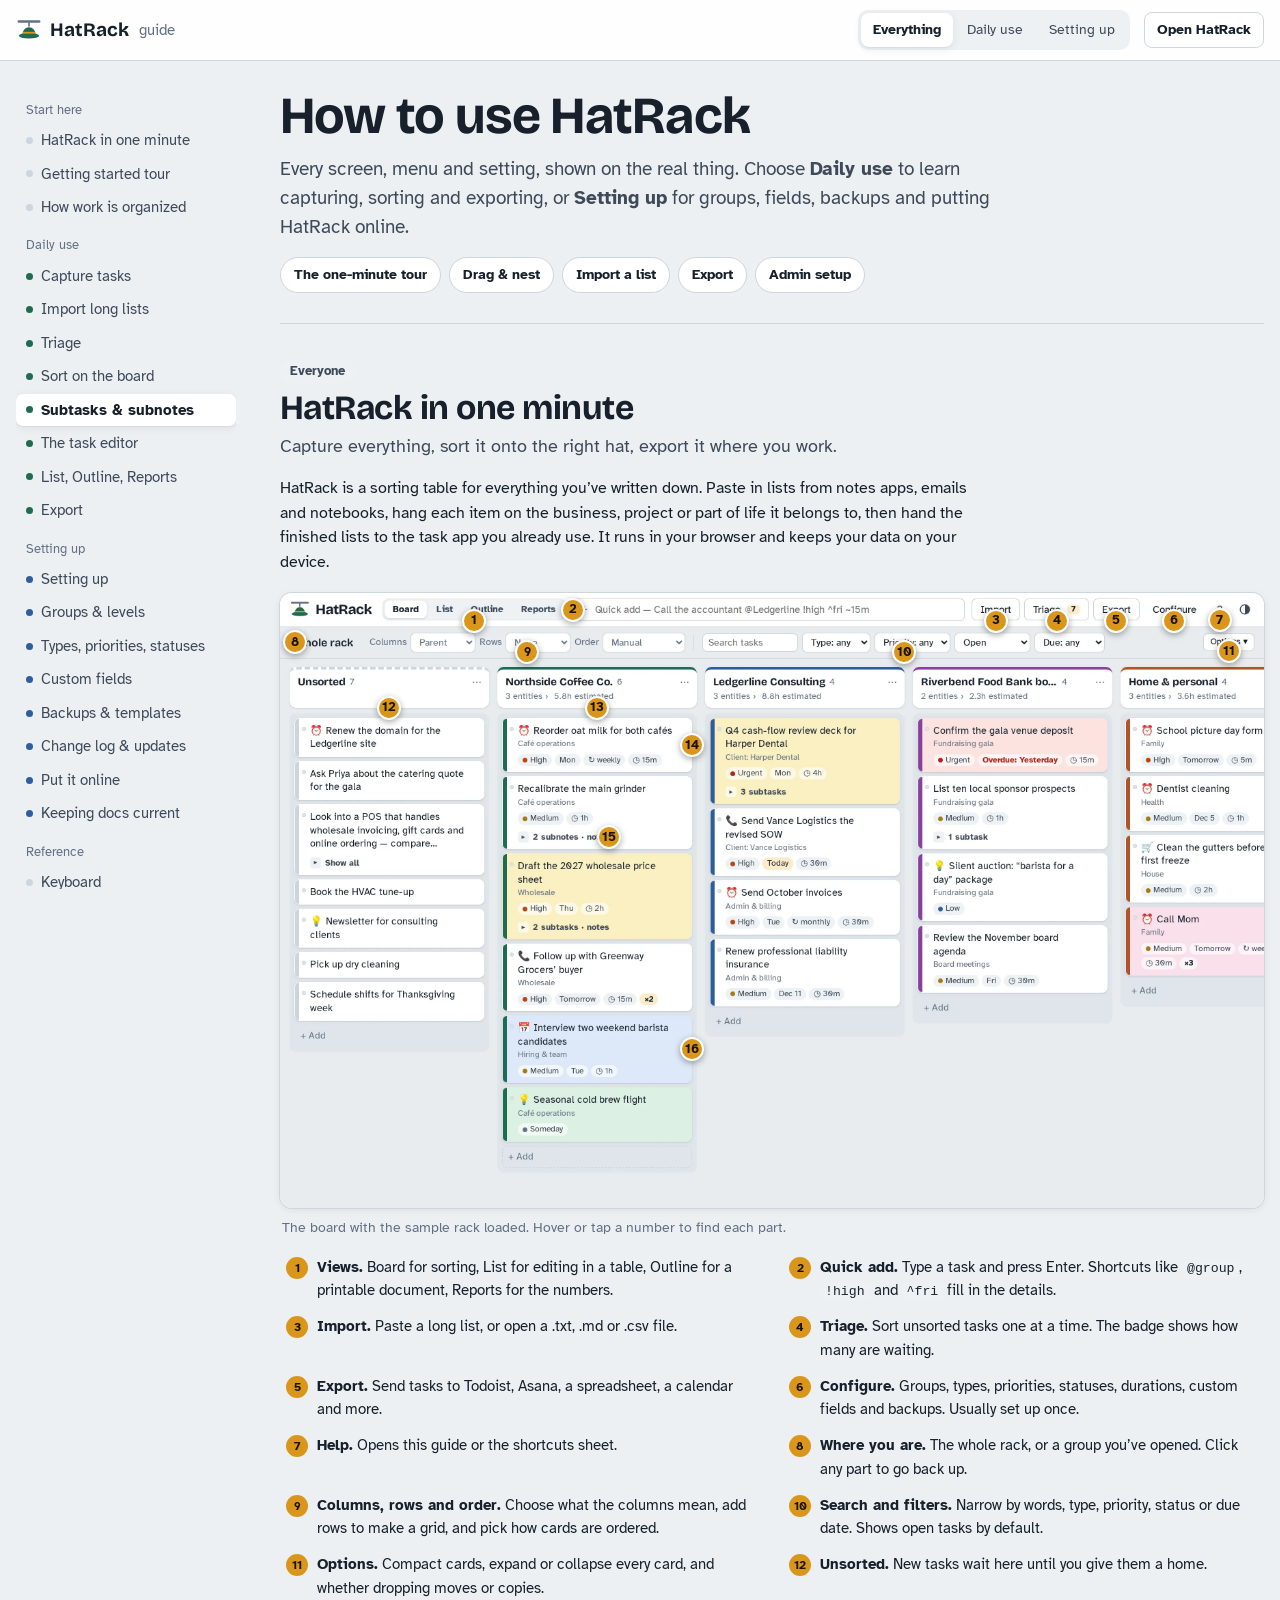
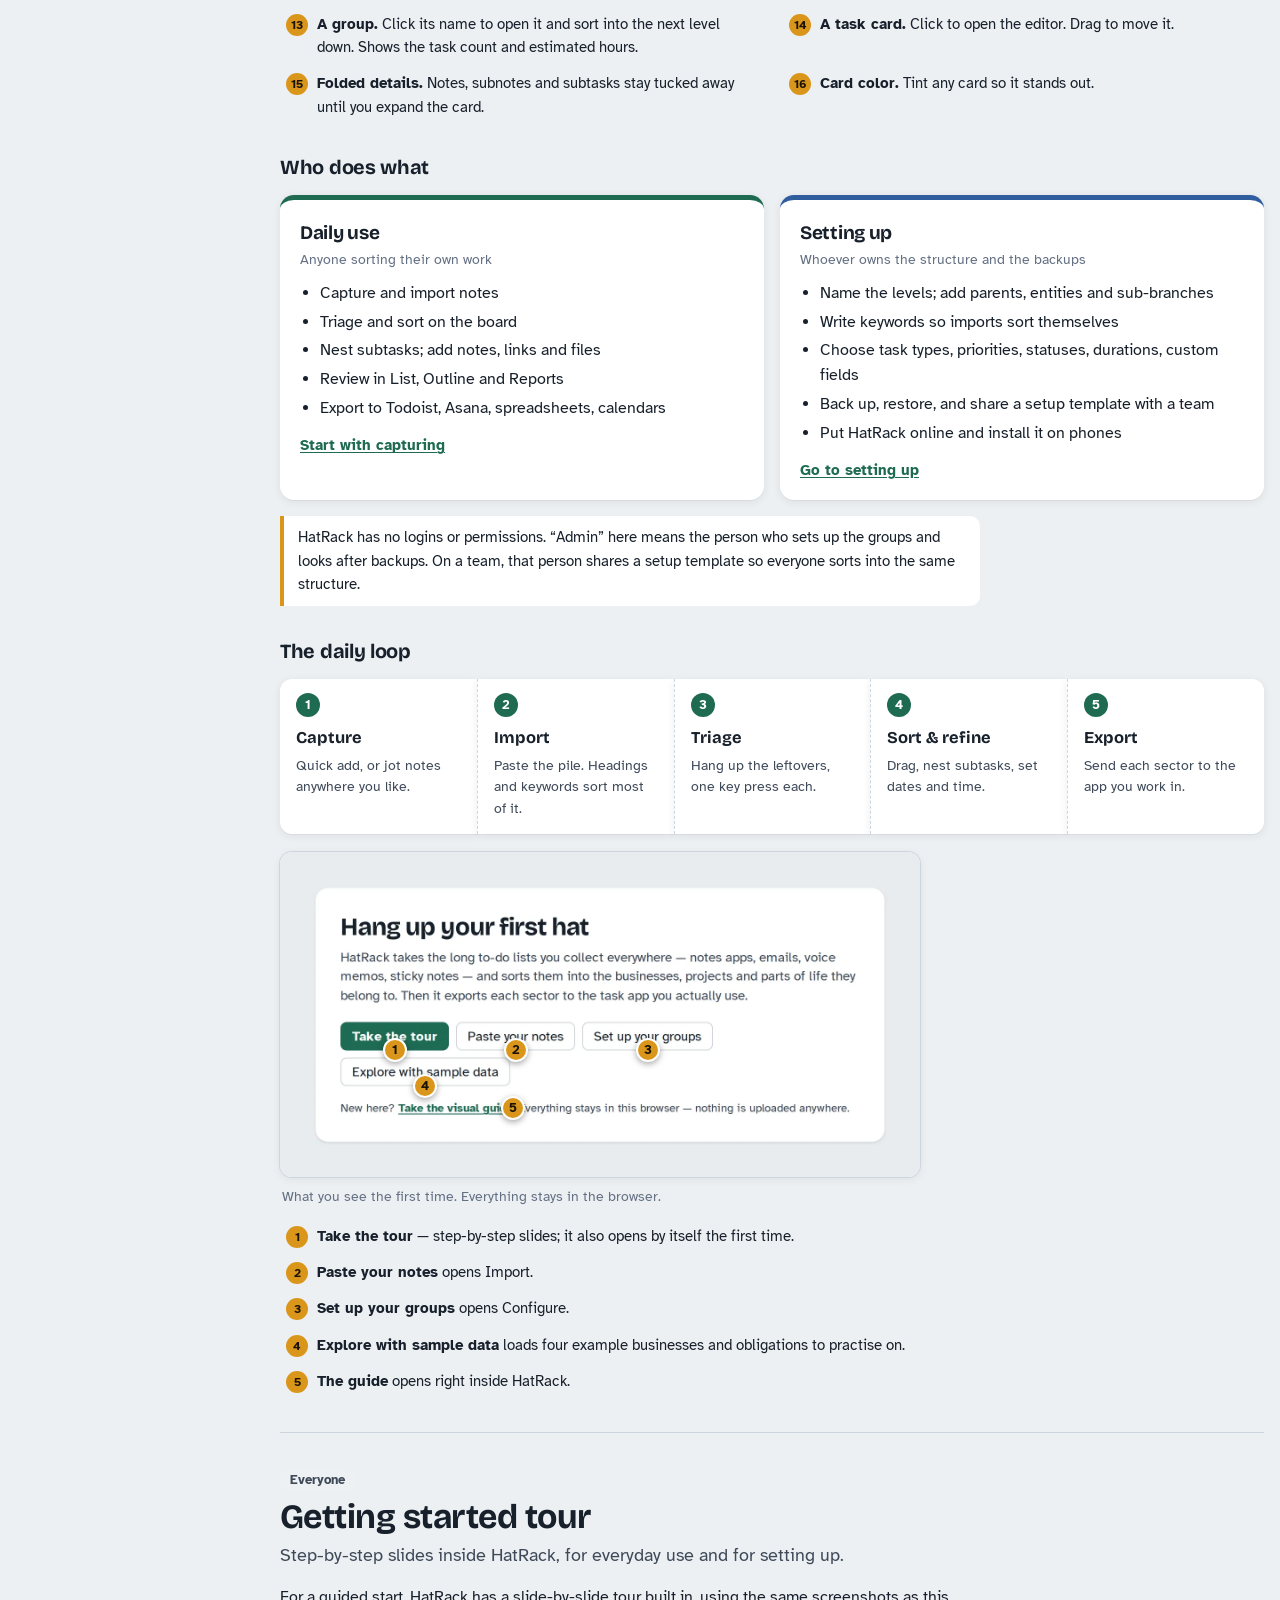
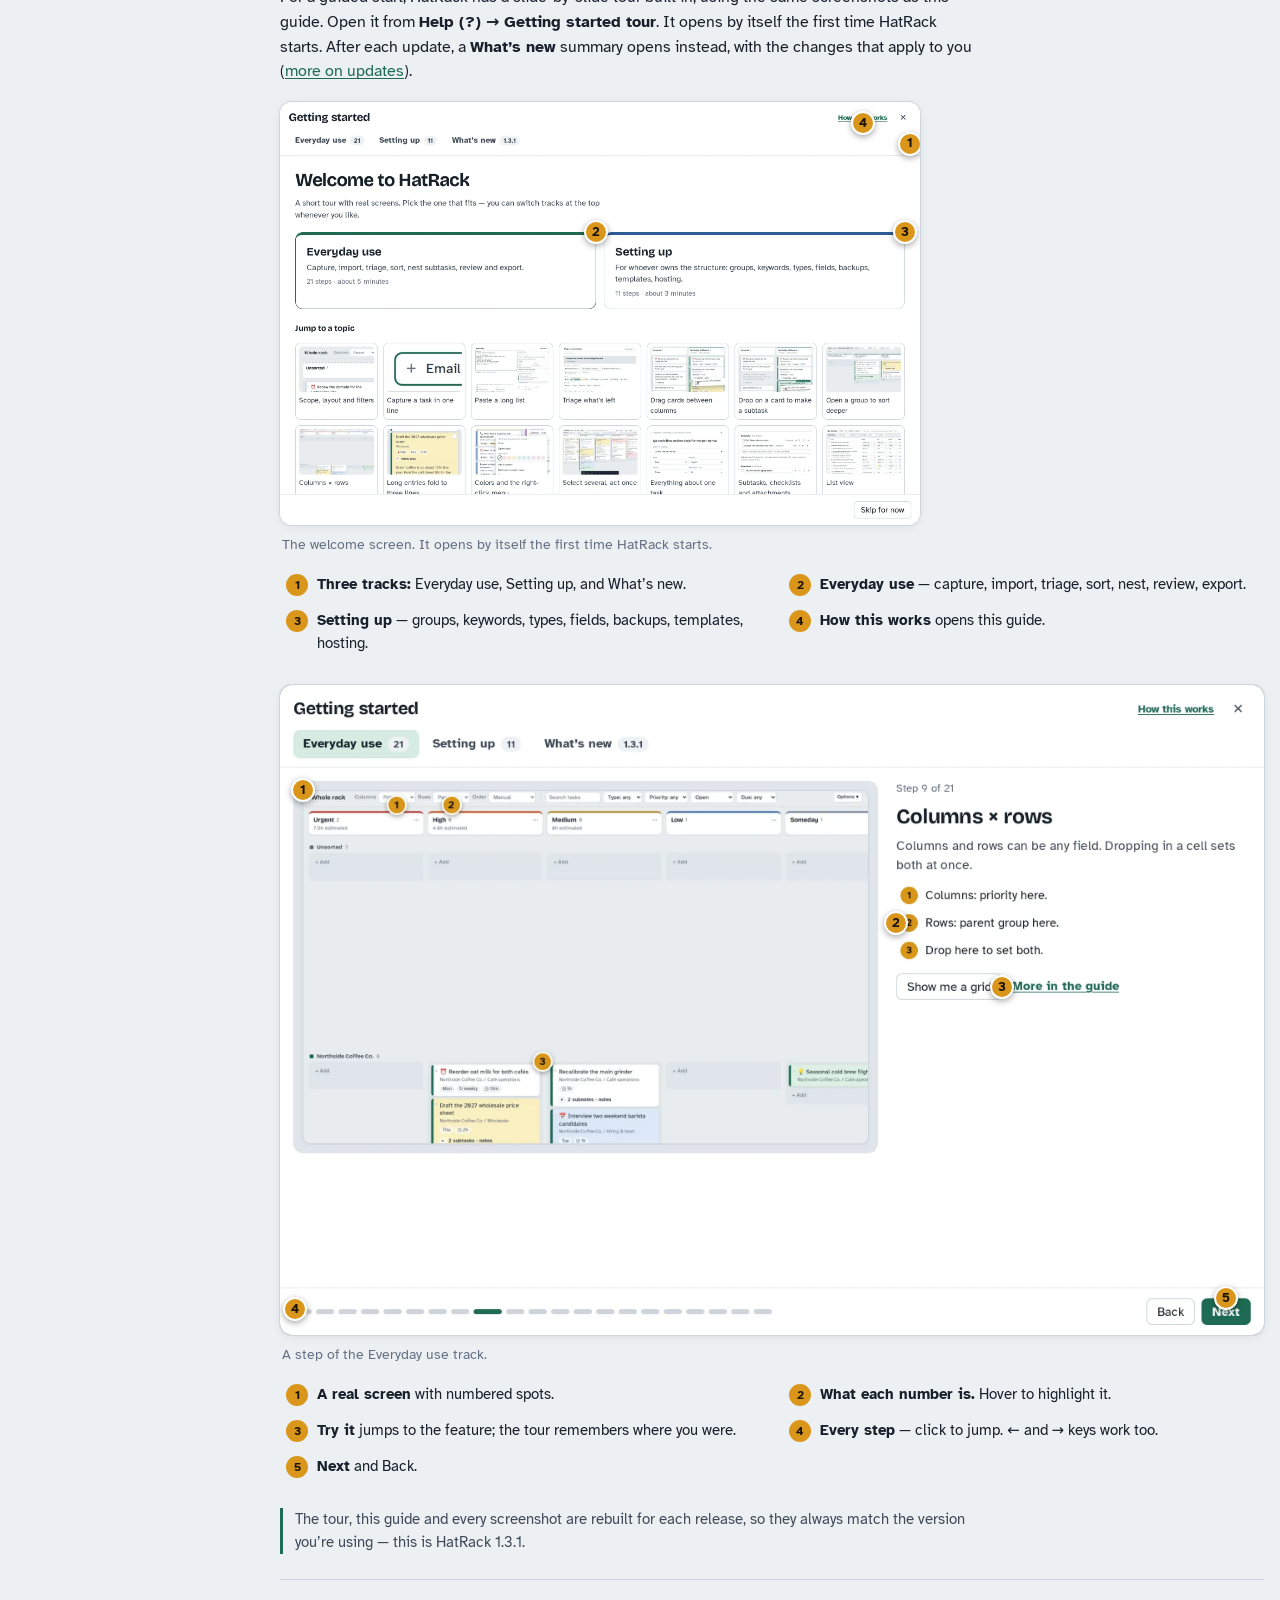
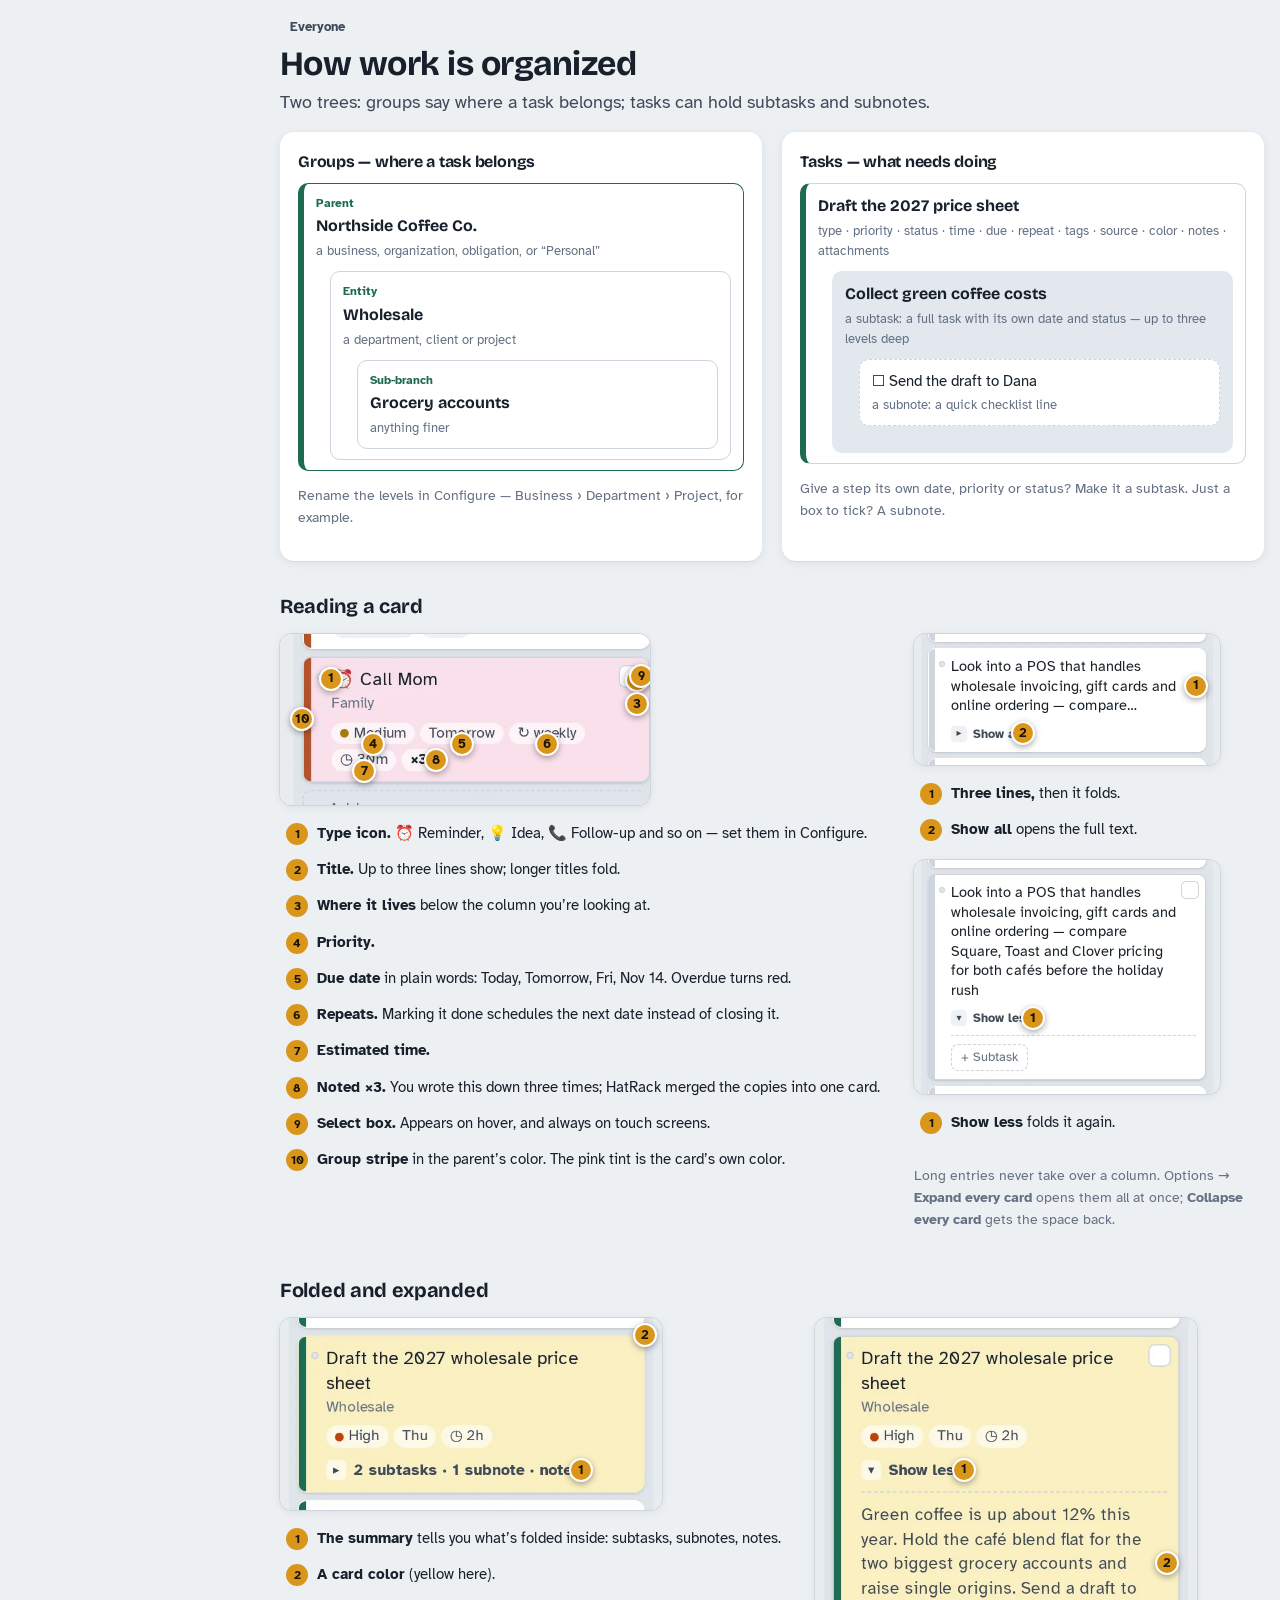
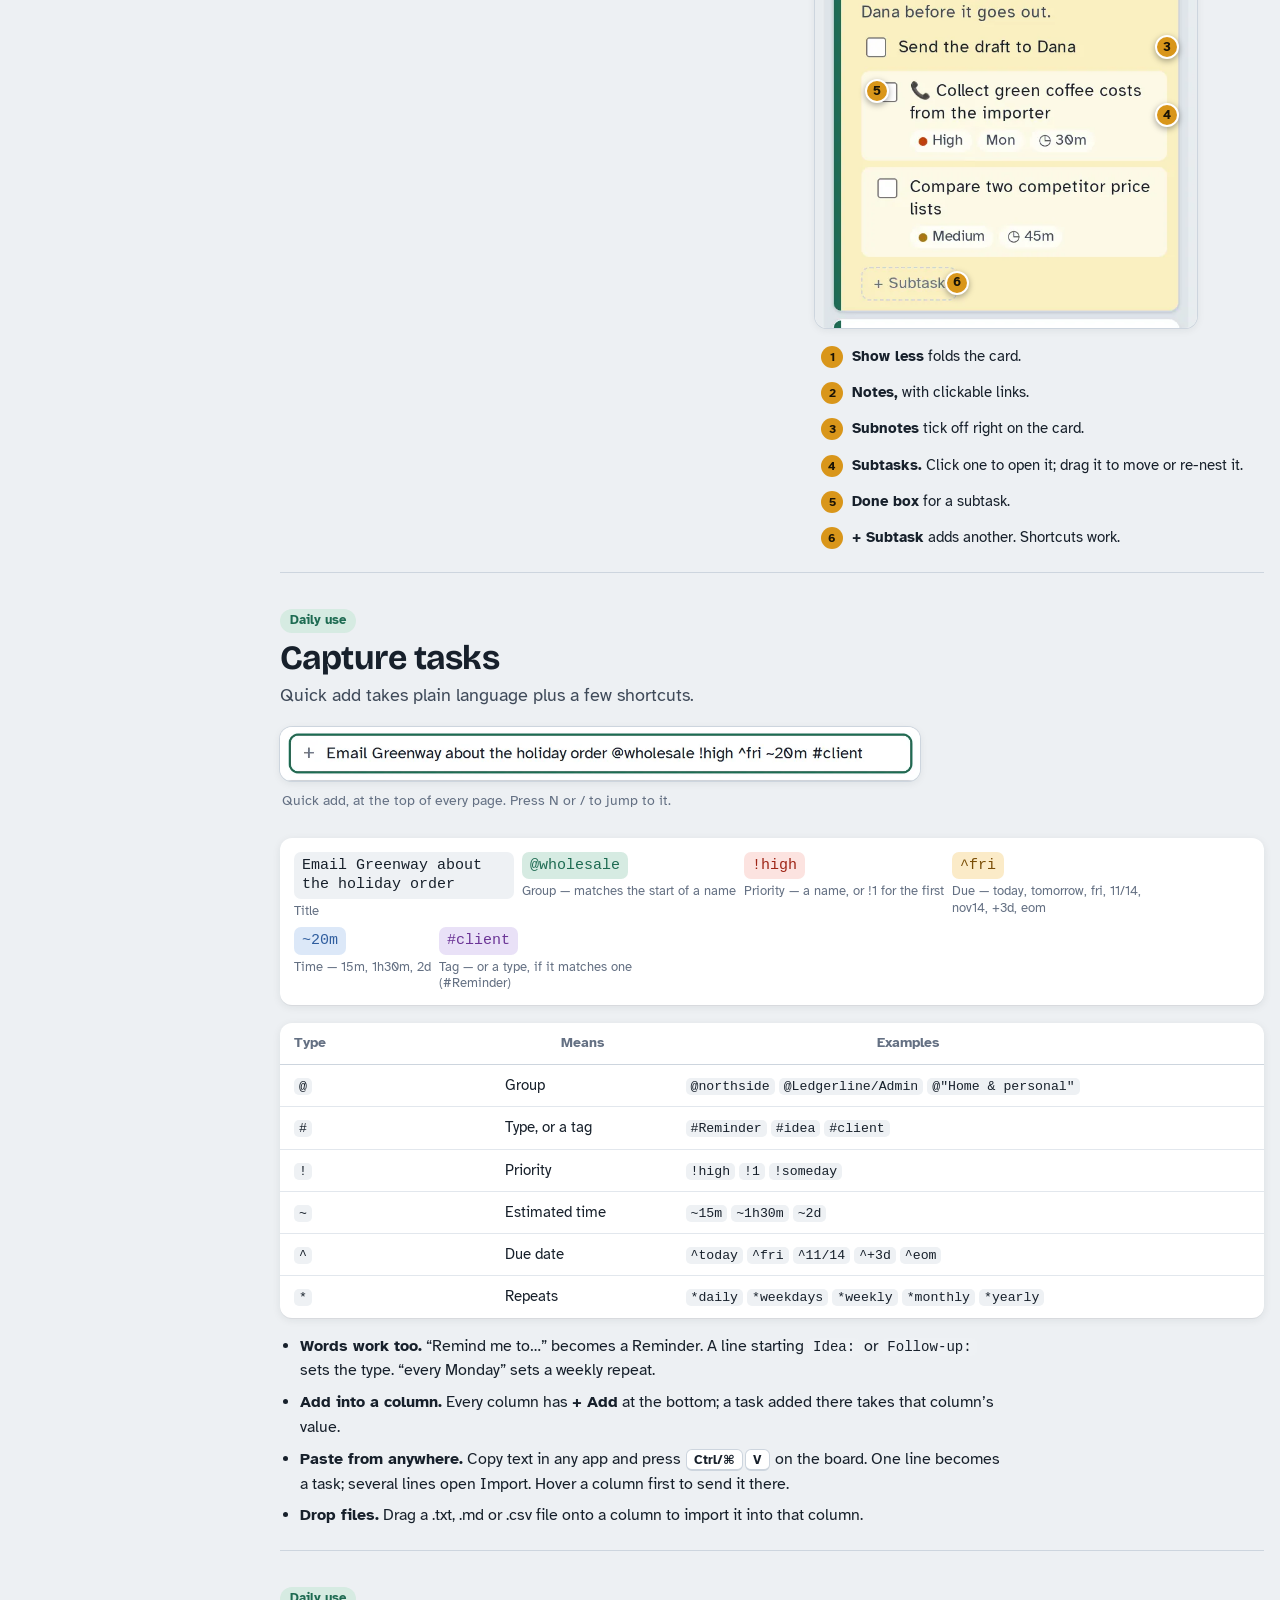
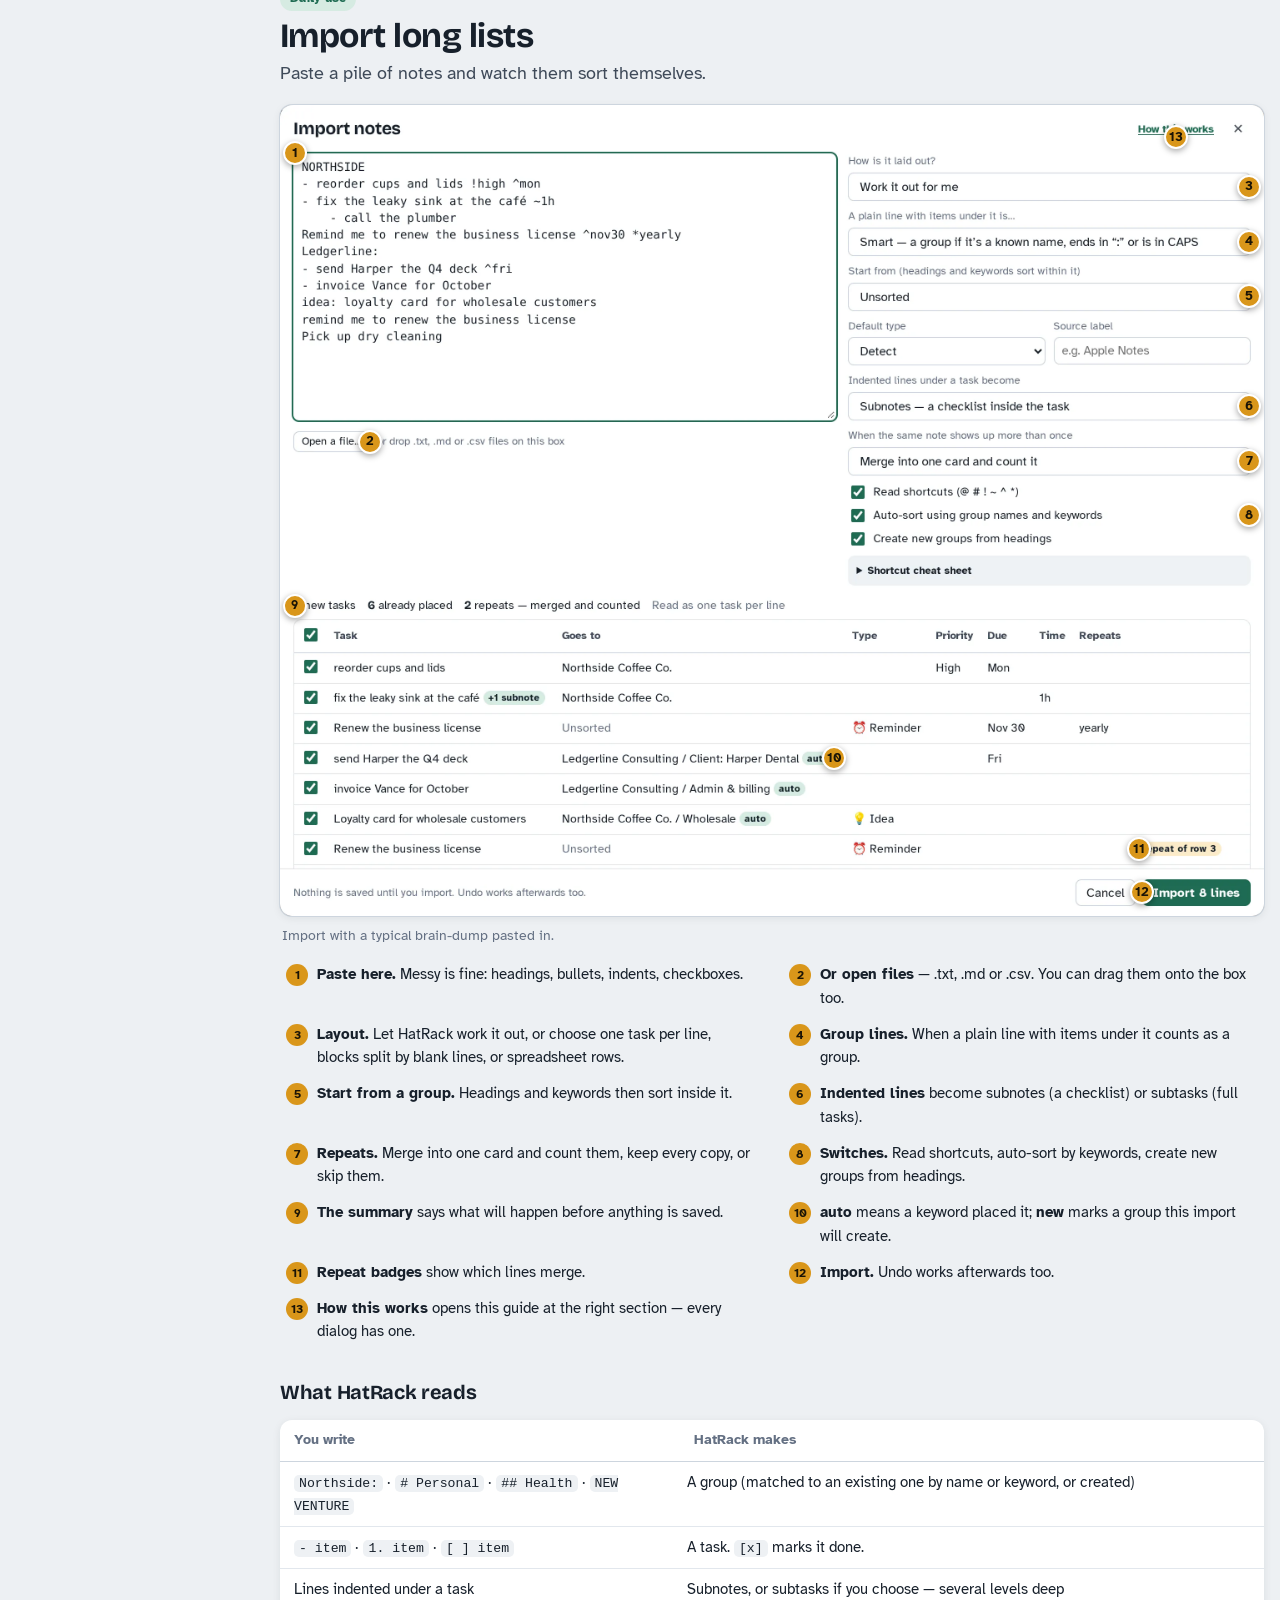
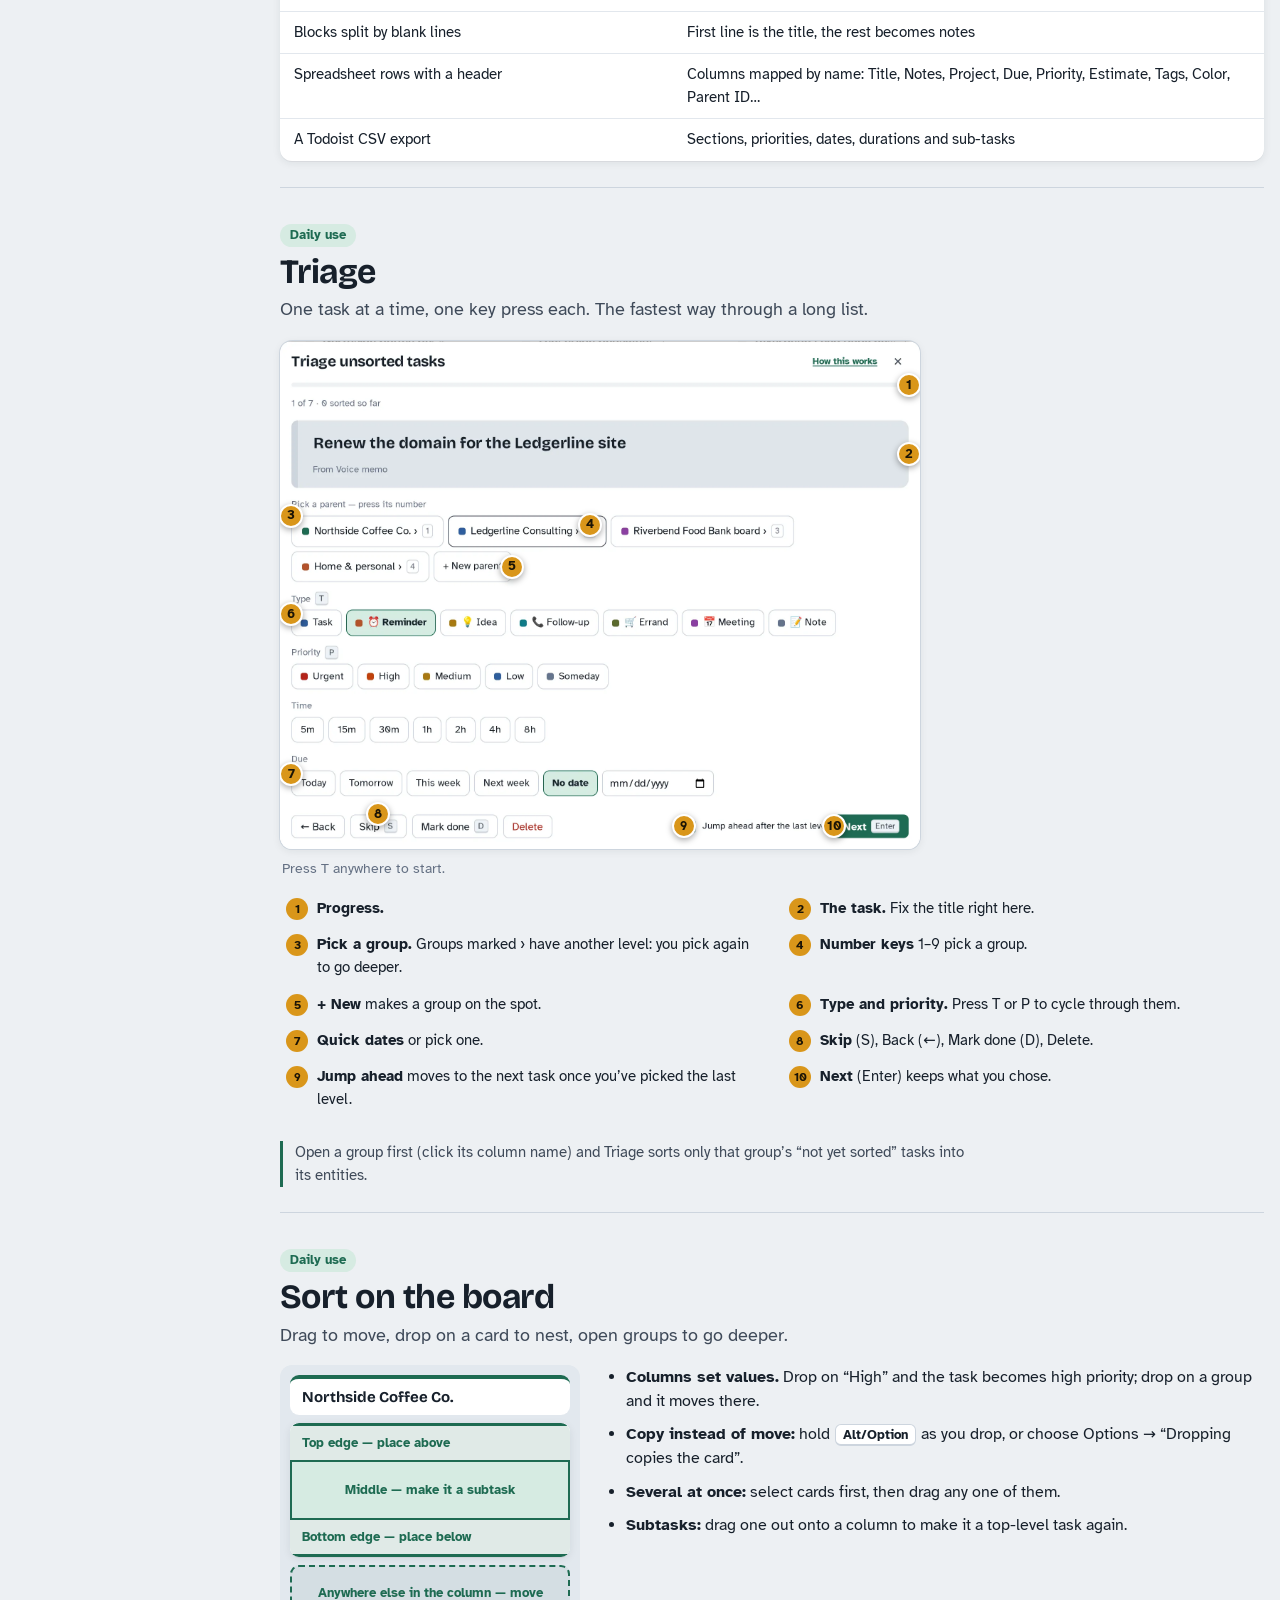
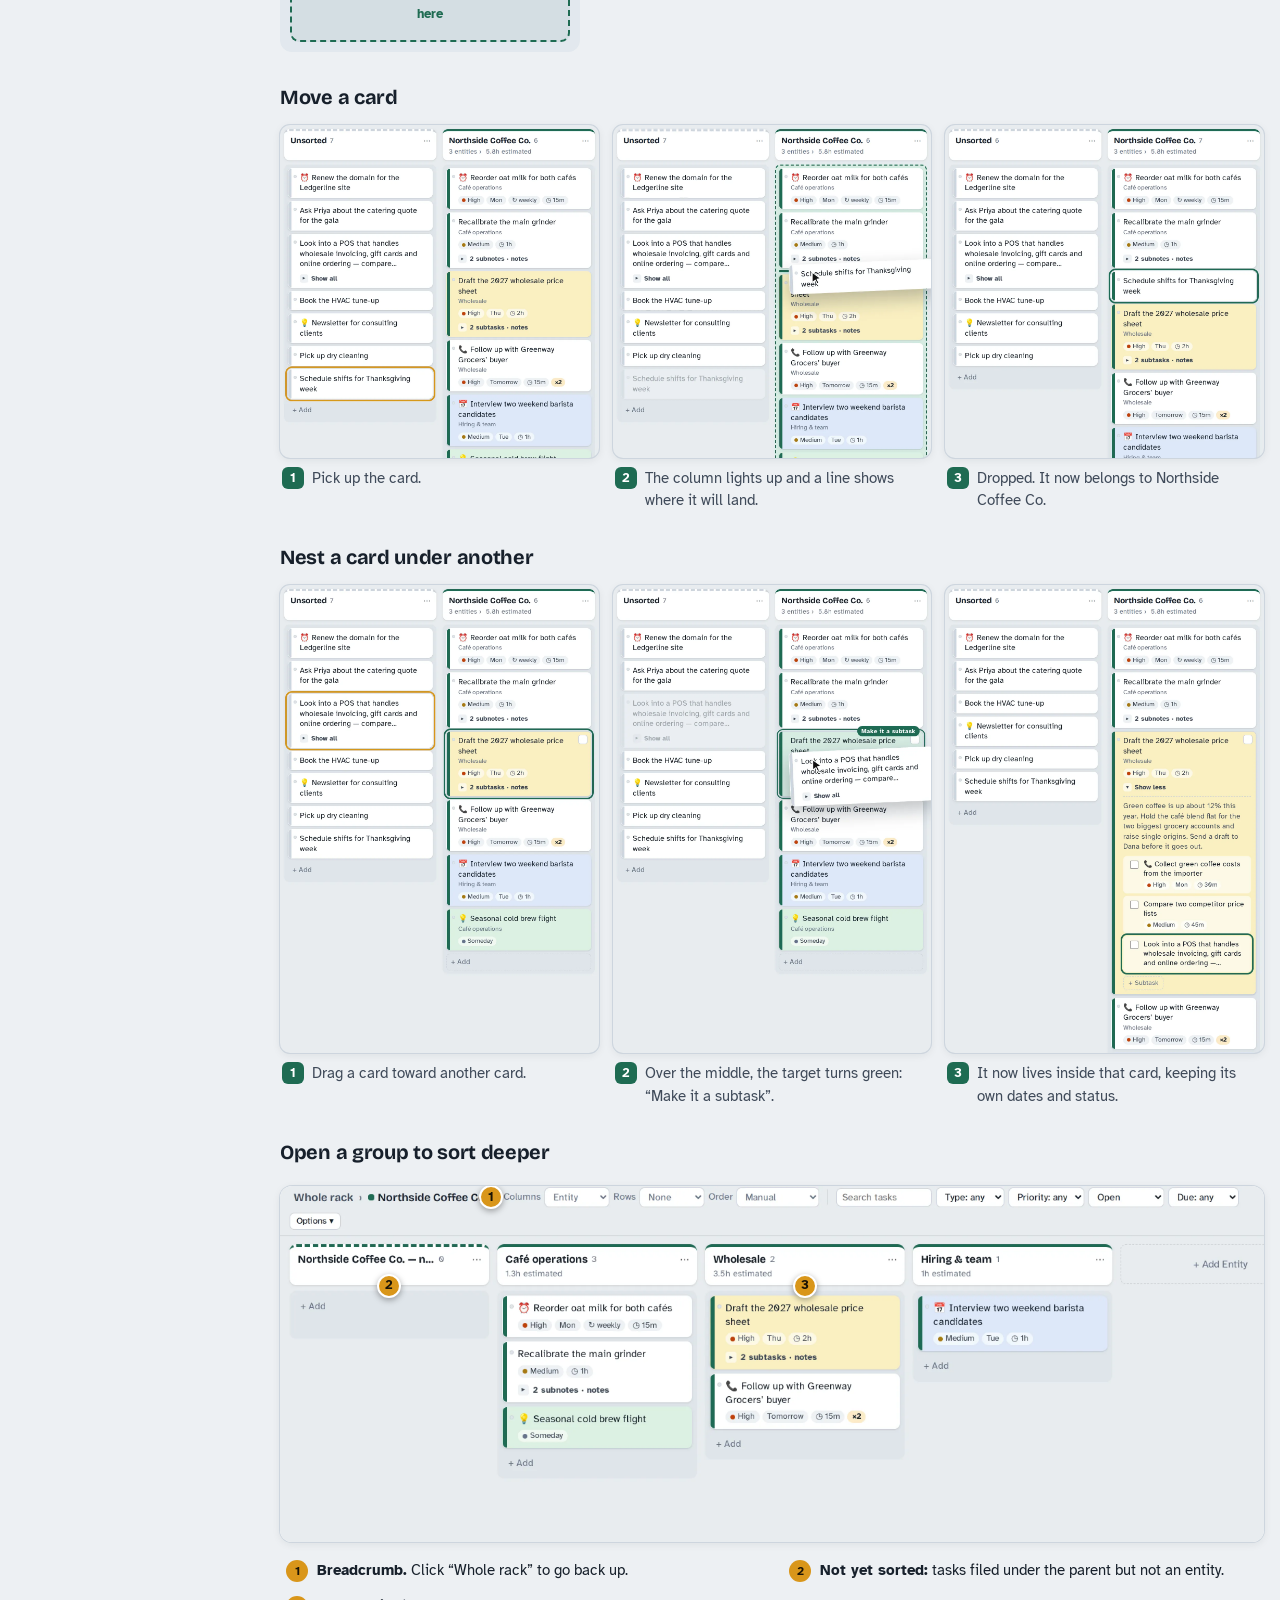
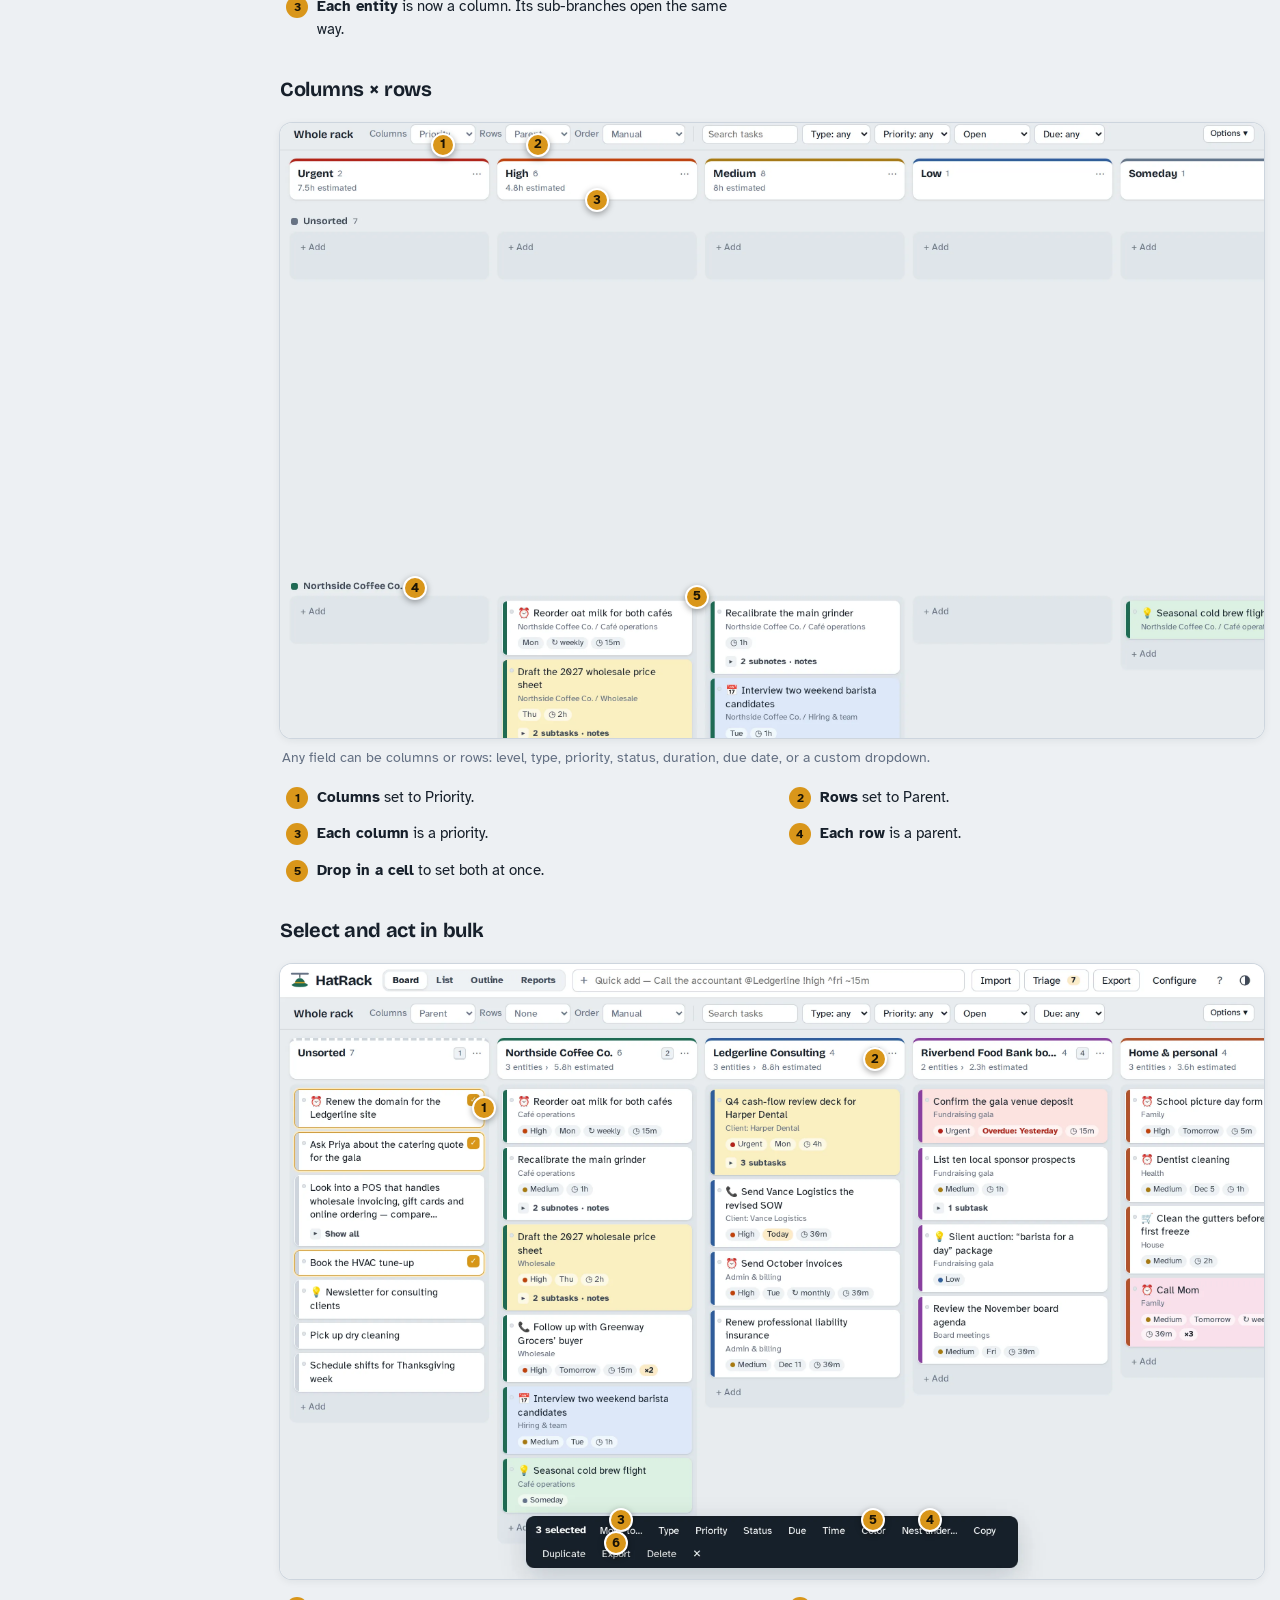
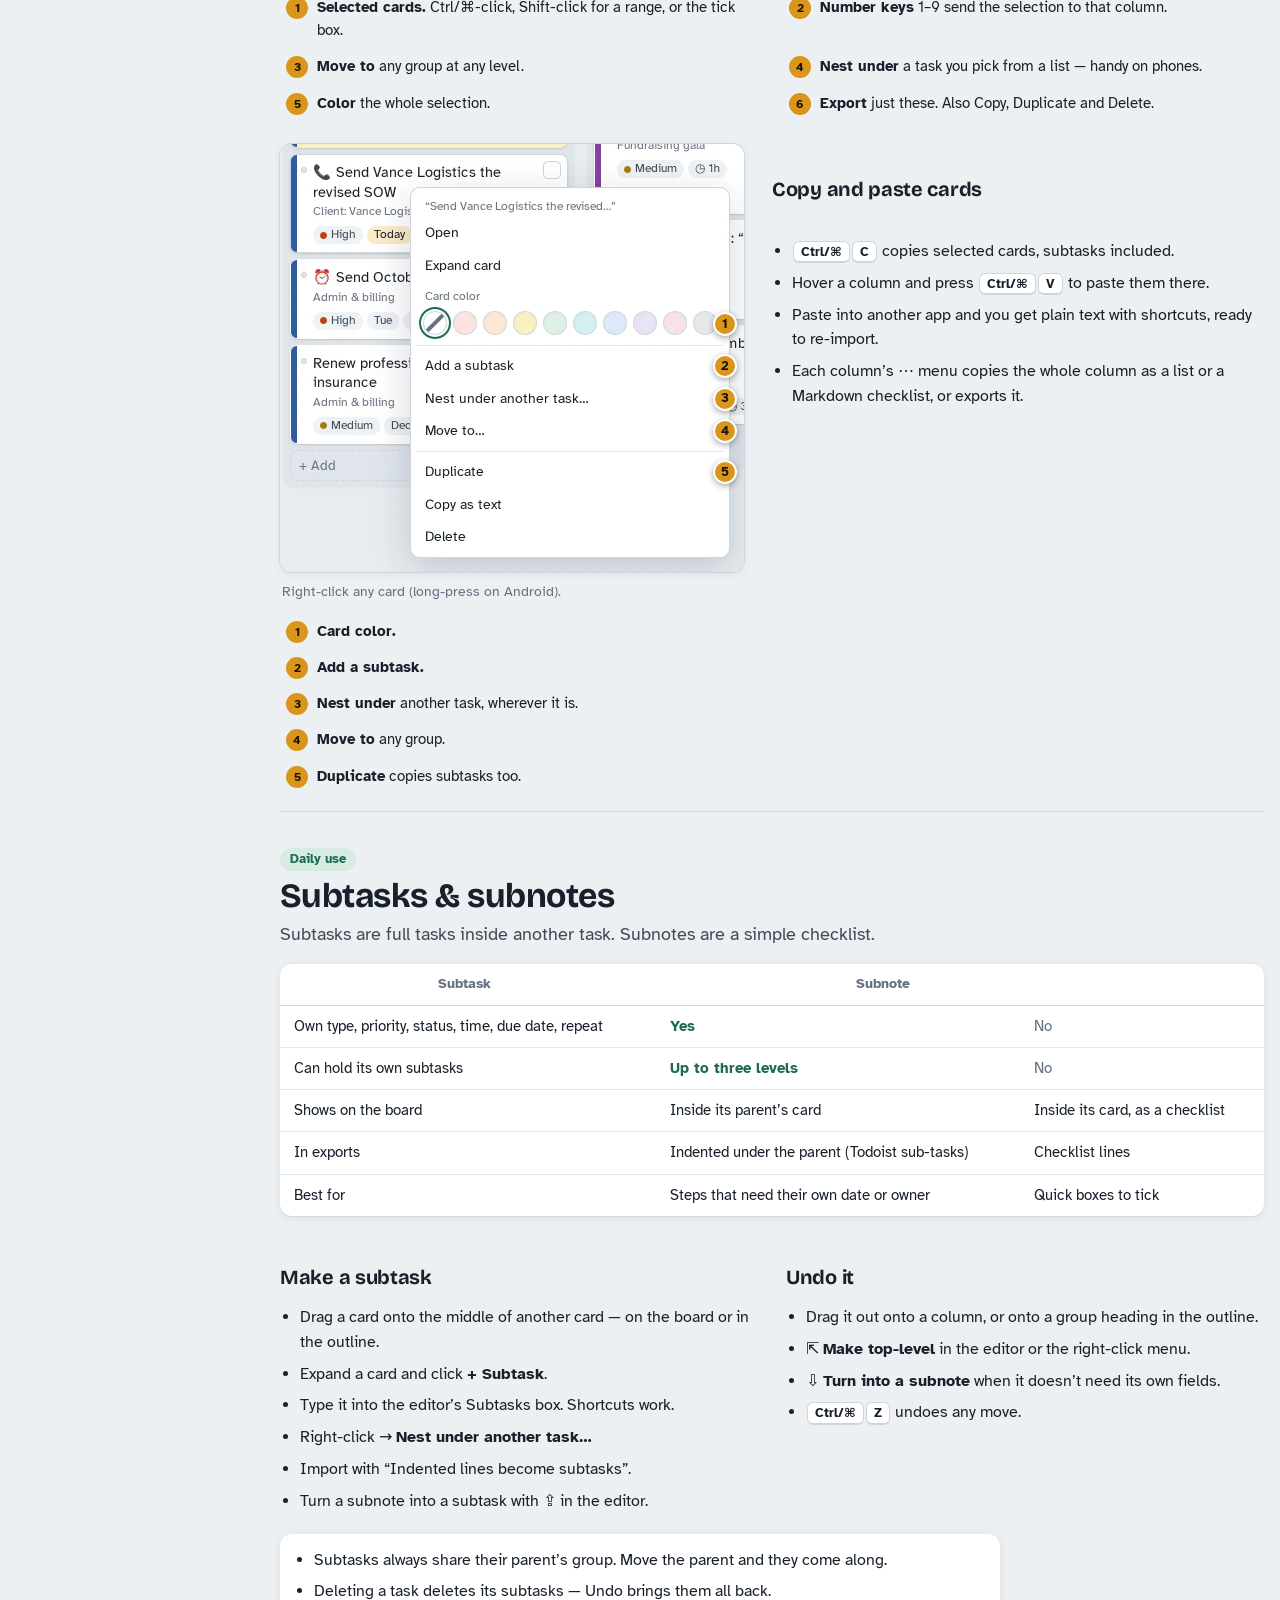
==== commit ded7f8d4: "Refresh screenshots, guide, tour and change log [skip ci]" ====
--- a/guide.html
+++ b/guide.html
@@ -261,7 +261,7 @@
 <details class="toc-m"><summary>All sections</summary><ol><li class="grp" data-role="all">Start here</li><li data-role="all"><a href="#start"><span class="dot"></span>HatRack in one minute</a></li><li data-role="all"><a href="#tour"><span class="dot"></span>Getting started tour</a></li><li data-role="all"><a href="#concepts"><span class="dot"></span>How work is organized</a></li><li class="grp" data-role="user">Daily use</li><li data-role="user"><a href="#capture"><span class="dot"></span>Capture tasks</a></li><li data-role="user"><a href="#import"><span class="dot"></span>Import long lists</a></li><li data-role="user"><a href="#triage"><span class="dot"></span>Triage</a></li><li data-role="user"><a href="#board"><span class="dot"></span>Sort on the board</a></li><li data-role="user"><a href="#subtasks"><span class="dot"></span>Subtasks & subnotes</a></li><li data-role="user"><a href="#editor"><span class="dot"></span>The task editor</a></li><li data-role="user"><a href="#views"><span class="dot"></span>List, Outline, Reports</a></li><li data-role="user"><a href="#export"><span class="dot"></span>Export</a></li><li class="grp" data-role="admin">Setting up</li><li data-role="admin"><a href="#admin"><span class="dot"></span>Setting up</a></li><li data-role="admin"><a href="#admin-groups"><span class="dot"></span>Groups & levels</a></li><li data-role="admin"><a href="#admin-types"><span class="dot"></span>Types, priorities, statuses</a></li><li data-role="admin"><a href="#admin-fields"><span class="dot"></span>Custom fields</a></li><li data-role="admin"><a href="#admin-data"><span class="dot"></span>Backups & templates</a></li><li data-role="admin"><a href="#admin-changelog"><span class="dot"></span>Change log & updates</a></li><li data-role="admin"><a href="#admin-deploy"><span class="dot"></span>Put it online</a></li><li data-role="admin"><a href="#admin-docs"><span class="dot"></span>Keeping docs current</a></li><li class="grp" data-role="all">Reference</li><li data-role="all"><a href="#keys"><span class="dot"></span>Keyboard</a></li><li data-role="all"><a href="#mobile"><span class="dot"></span>Phones & dark mode</a></li><li data-role="all"><a href="#faq"><span class="dot"></span>Questions</a></li><li data-role="all"><a href="#whats-new"><span class="dot"></span>Change log</a></li></ol></details>
 <section id="start" data-role="all" class="sec"><header class="sec-h"><span class="role-tag all">Everyone</span><h2>HatRack in one minute</h2><p class=lede>Capture everything, sort it onto the right hat, export it where you work.</p></header>
 <p>HatRack is a sorting table for everything you’ve written down. Paste in lists from notes apps, emails and notebooks, hang each item on the business, project or part of life it belongs to, then hand the finished lists to the task app you already use. It runs in your browser and keeps your data on your device.</p>
-<figure class="shot wide" data-shot="overview"><div class="frame" style="max-width:1440px"><img src="guide/overview.webp" width="1440" height="900" alt="The board with the sample rack loaded. Hover or tap a number to find each part." decoding="async"><span class="hlbox" data-n="1" style="left:10.53%;top:0.92%;width:18.42%;height:3.58%"></span><button class="pin" type="button" data-n="1" style="left:19.74%;top:4.5%" aria-label="Views.">1</button><span class="hlbox" data-n="2" style="left:29.64%;top:0.89%;width:39.78%;height:3.64%"></span><button class="pin" type="button" data-n="2" style="left:29.64%;top:2.71%" aria-label="Quick add.">2</button><span class="hlbox" data-n="3" style="left:70.11%;top:0.93%;width:4.99%;height:3.56%"></span><button class="pin" type="button" data-n="3" style="left:72.6%;top:4.49%" aria-label="Import.">3</button><span class="hlbox" data-n="4" style="left:75.51%;top:0.93%;width:6.63%;height:3.56%"></span><button class="pin" type="button" data-n="4" style="left:78.83%;top:4.49%" aria-label="Triage.">4</button><span class="hlbox" data-n="5" style="left:82.56%;top:0.93%;width:4.75%;height:3.56%"></span><button class="pin" type="button" data-n="5" style="left:84.93%;top:4.49%" aria-label="Export.">5</button><span class="hlbox" data-n="6" style="left:87.72%;top:0.93%;width:6.3%;height:3.56%"></span><button class="pin" type="button" data-n="6" style="left:90.88%;top:4.49%" aria-label="Configure.">6</button><span class="hlbox" data-n="7" style="left:94.44%;top:1.04%;width:2.08%;height:3.33%"></span><button class="pin" type="button" data-n="7" style="left:95.49%;top:4.38%" aria-label="Help.">7</button><span class="hlbox" data-n="8" style="left:0.97%;top:6.63%;width:6.84%;height:2.8%"></span><button class="pin" type="button" data-n="8" style="left:1.5%;top:8.03%" aria-label="Where you are.">8</button><span class="hlbox" data-n="9" style="left:9.06%;top:6.42%;width:31.53%;height:3.22%"></span><button class="pin" type="button" data-n="9" style="left:24.83%;top:9.64%" aria-label="Columns, rows and order.">9</button><span class="hlbox" data-n="10" style="left:42.33%;top:6.42%;width:40.49%;height:3.22%"></span><button class="pin" type="button" data-n="10" style="left:62.57%;top:9.64%" aria-label="Search and filters.">10</button><span class="hlbox" data-n="11" style="left:93.81%;top:6.61%;width:5.22%;height:2.84%"></span><button class="pin" type="button" data-n="11" style="left:96.42%;top:9.45%" aria-label="Options.">11</button><span class="hlbox" data-n="12" style="left:0.97%;top:11.97%;width:20.28%;height:6.66%"></span><button class="pin" type="button" data-n="12" style="left:11.11%;top:18.64%" aria-label="Unsorted.">12</button><span class="hlbox" data-n="13" style="left:22.08%;top:11.97%;width:20.28%;height:6.66%"></span><button class="pin" type="button" data-n="13" style="left:32.22%;top:18.64%" aria-label="A group.">13</button><span class="hlbox" data-n="14" style="left:22.57%;top:20.3%;width:19.31%;height:8.84%"></span><button class="pin" type="button" data-n="14" style="left:41.88%;top:24.72%" aria-label="A task card.">14</button><span class="hlbox" data-n="15" style="left:24.17%;top:38.42%;width:9.15%;height:2.46%"></span><button class="pin" type="button" data-n="15" style="left:33.32%;top:39.65%" aria-label="Folded details.">15</button><span class="hlbox" data-n="16" style="left:22.57%;top:68.7%;width:19.31%;height:11.01%"></span><button class="pin" type="button" data-n="16" style="left:41.88%;top:74.2%" aria-label="Card color.">16</button></div><figcaption>The board with the sample rack loaded. Hover or tap a number to find each part.</figcaption><ol class="legend c2"><li data-n="1"><span class="num">1</span><div><b>Views.</b> Board for sorting, List for editing in a table, Outline for a printable document, Reports for the numbers.</div></li><li data-n="2"><span class="num">2</span><div><b>Quick add.</b> Type a task and press Enter. Shortcuts like <code>@group</code>, <code>!high</code> and <code>^fri</code> fill in the details.</div></li><li data-n="3"><span class="num">3</span><div><b>Import.</b> Paste a long list, or open a .txt, .md or .csv file.</div></li><li data-n="4"><span class="num">4</span><div><b>Triage.</b> Sort unsorted tasks one at a time. The badge shows how many are waiting.</div></li><li data-n="5"><span class="num">5</span><div><b>Export.</b> Send tasks to Todoist, Asana, a spreadsheet, a calendar and more.</div></li><li data-n="6"><span class="num">6</span><div><b>Configure.</b> Groups, types, priorities, statuses, durations, custom fields and backups. Usually set up once.</div></li><li data-n="7"><span class="num">7</span><div><b>Help.</b> Opens this guide or the shortcuts sheet.</div></li><li data-n="8"><span class="num">8</span><div><b>Where you are.</b> The whole rack, or a group you’ve opened. Click any part to go back up.</div></li><li data-n="9"><span class="num">9</span><div><b>Columns, rows and order.</b> Choose what the columns mean, add rows to make a grid, and pick how cards are ordered.</div></li><li data-n="10"><span class="num">10</span><div><b>Search and filters.</b> Narrow by words, type, priority, status or due date. Shows open tasks by default.</div></li><li data-n="11"><span class="num">11</span><div><b>Options.</b> Compact cards, expand or collapse every card, and whether dropping moves or copies.</div></li><li data-n="12"><span class="num">12</span><div><b>Unsorted.</b> New tasks wait here until you give them a home.</div></li><li data-n="13"><span class="num">13</span><div><b>A group.</b> Click its name to open it and sort into the next level down. Shows the task count and estimated hours.</div></li><li data-n="14"><span class="num">14</span><div><b>A task card.</b> Click to open the editor. Drag to move it.</div></li><li data-n="15"><span class="num">15</span><div><b>Folded details.</b> Notes, subnotes and subtasks stay tucked away until you expand the card.</div></li><li data-n="16"><span class="num">16</span><div><b>Card color.</b> Tint any card so it stands out.</div></li></ol></figure>
+<figure class="shot wide" data-shot="overview"><div class="frame" style="max-width:1440px"><img src="guide/overview.webp" width="1440" height="900" alt="The board with the sample rack loaded. Hover or tap a number to find each part." decoding="async"><span class="hlbox" data-n="1" style="left:10.42%;top:0.92%;width:18.61%;height:3.58%"></span><button class="pin" type="button" data-n="1" style="left:19.73%;top:4.5%" aria-label="Views.">1</button><span class="hlbox" data-n="2" style="left:29.73%;top:0.89%;width:39.86%;height:3.64%"></span><button class="pin" type="button" data-n="2" style="left:29.73%;top:2.71%" aria-label="Quick add.">2</button><span class="hlbox" data-n="3" style="left:70.28%;top:0.93%;width:4.93%;height:3.56%"></span><button class="pin" type="button" data-n="3" style="left:72.74%;top:4.49%" aria-label="Import.">3</button><span class="hlbox" data-n="4" style="left:75.62%;top:0.93%;width:6.6%;height:3.56%"></span><button class="pin" type="button" data-n="4" style="left:78.92%;top:4.49%" aria-label="Triage.">4</button><span class="hlbox" data-n="5" style="left:82.64%;top:0.93%;width:4.72%;height:3.56%"></span><button class="pin" type="button" data-n="5" style="left:85.0%;top:4.49%" aria-label="Export.">5</button><span class="hlbox" data-n="6" style="left:87.78%;top:0.93%;width:6.25%;height:3.56%"></span><button class="pin" type="button" data-n="6" style="left:90.9%;top:4.49%" aria-label="Configure.">6</button><span class="hlbox" data-n="7" style="left:94.44%;top:1.04%;width:2.08%;height:3.33%"></span><button class="pin" type="button" data-n="7" style="left:95.49%;top:4.38%" aria-label="Help.">7</button><span class="hlbox" data-n="8" style="left:0.97%;top:6.63%;width:6.88%;height:2.8%"></span><button class="pin" type="button" data-n="8" style="left:1.5%;top:8.03%" aria-label="Where you are.">8</button><span class="hlbox" data-n="9" style="left:9.1%;top:6.42%;width:32.08%;height:3.22%"></span><button class="pin" type="button" data-n="9" style="left:25.14%;top:9.64%" aria-label="Columns, rows and order.">9</button><span class="hlbox" data-n="10" style="left:42.92%;top:6.42%;width:40.9%;height:3.22%"></span><button class="pin" type="button" data-n="10" style="left:63.37%;top:9.64%" aria-label="Search and filters.">10</button><span class="hlbox" data-n="11" style="left:93.85%;top:6.61%;width:5.18%;height:2.84%"></span><button class="pin" type="button" data-n="11" style="left:96.44%;top:9.45%" aria-label="Options.">11</button><span class="hlbox" data-n="12" style="left:0.97%;top:11.97%;width:20.28%;height:6.66%"></span><button class="pin" type="button" data-n="12" style="left:11.11%;top:18.64%" aria-label="Unsorted.">12</button><span class="hlbox" data-n="13" style="left:22.08%;top:11.97%;width:20.28%;height:6.66%"></span><button class="pin" type="button" data-n="13" style="left:32.22%;top:18.64%" aria-label="A group.">13</button><span class="hlbox" data-n="14" style="left:22.57%;top:20.3%;width:19.31%;height:8.84%"></span><button class="pin" type="button" data-n="14" style="left:41.88%;top:24.72%" aria-label="A task card.">14</button><span class="hlbox" data-n="15" style="left:24.17%;top:38.42%;width:9.31%;height:2.46%"></span><button class="pin" type="button" data-n="15" style="left:33.47%;top:39.65%" aria-label="Folded details.">15</button><span class="hlbox" data-n="16" style="left:22.57%;top:68.7%;width:19.31%;height:11.01%"></span><button class="pin" type="button" data-n="16" style="left:41.88%;top:74.2%" aria-label="Card color.">16</button></div><figcaption>The board with the sample rack loaded. Hover or tap a number to find each part.</figcaption><ol class="legend c2"><li data-n="1"><span class="num">1</span><div><b>Views.</b> Board for sorting, List for editing in a table, Outline for a printable document, Reports for the numbers.</div></li><li data-n="2"><span class="num">2</span><div><b>Quick add.</b> Type a task and press Enter. Shortcuts like <code>@group</code>, <code>!high</code> and <code>^fri</code> fill in the details.</div></li><li data-n="3"><span class="num">3</span><div><b>Import.</b> Paste a long list, or open a .txt, .md or .csv file.</div></li><li data-n="4"><span class="num">4</span><div><b>Triage.</b> Sort unsorted tasks one at a time. The badge shows how many are waiting.</div></li><li data-n="5"><span class="num">5</span><div><b>Export.</b> Send tasks to Todoist, Asana, a spreadsheet, a calendar and more.</div></li><li data-n="6"><span class="num">6</span><div><b>Configure.</b> Groups, types, priorities, statuses, durations, custom fields and backups. Usually set up once.</div></li><li data-n="7"><span class="num">7</span><div><b>Help.</b> Opens this guide or the shortcuts sheet.</div></li><li data-n="8"><span class="num">8</span><div><b>Where you are.</b> The whole rack, or a group you’ve opened. Click any part to go back up.</div></li><li data-n="9"><span class="num">9</span><div><b>Columns, rows and order.</b> Choose what the columns mean, add rows to make a grid, and pick how cards are ordered.</div></li><li data-n="10"><span class="num">10</span><div><b>Search and filters.</b> Narrow by words, type, priority, status or due date. Shows open tasks by default.</div></li><li data-n="11"><span class="num">11</span><div><b>Options.</b> Compact cards, expand or collapse every card, and whether dropping moves or copies.</div></li><li data-n="12"><span class="num">12</span><div><b>Unsorted.</b> New tasks wait here until you give them a home.</div></li><li data-n="13"><span class="num">13</span><div><b>A group.</b> Click its name to open it and sort into the next level down. Shows the task count and estimated hours.</div></li><li data-n="14"><span class="num">14</span><div><b>A task card.</b> Click to open the editor. Drag to move it.</div></li><li data-n="15"><span class="num">15</span><div><b>Folded details.</b> Notes, subnotes and subtasks stay tucked away until you expand the card.</div></li><li data-n="16"><span class="num">16</span><div><b>Card color.</b> Tint any card so it stands out.</div></li></ol></figure>
 <h3>Who does what</h3>
 <div class="roles">
   <div class="role user"><h4>Daily use</h4><p class="muted">Anyone sorting their own work</p>
@@ -280,10 +280,10 @@
   <li><b>Sort &amp; refine</b><span>Drag, nest subtasks, set dates and time.</span></li>
   <li><b>Export</b><span>Send each sector to the app you work in.</span></li>
 </ol>
-<figure class="shot mid" data-shot="empty"><div class="frame" style="max-width:720px"><img src="guide/empty.webp" width="720" height="366" alt="What you see the first time. Everything stays in the browser." loading="lazy" decoding="async"><span class="hlbox" data-n="1" style="left:9.44%;top:52.27%;width:16.65%;height:8.74%"></span><button class="pin" type="button" data-n="1" style="left:17.77%;top:61.0%" aria-label="Take the tour">1</button><span class="hlbox" data-n="2" style="left:27.21%;top:52.27%;width:18.76%;height:8.74%"></span><button class="pin" type="button" data-n="2" style="left:36.59%;top:61.0%" aria-label="Paste your notes">2</button><span class="hlbox" data-n="3" style="left:47.08%;top:52.27%;width:20.87%;height:8.74%"></span><button class="pin" type="button" data-n="3" style="left:57.52%;top:61.0%" aria-label="Set up your groups">3</button><span class="hlbox" data-n="4" style="left:9.44%;top:63.19%;width:26.59%;height:8.74%"></span><button class="pin" type="button" data-n="4" style="left:22.74%;top:71.92%" aria-label="Explore with sample data">4</button><span class="hlbox" data-n="5" style="left:18.32%;top:76.29%;width:18.34%;height:5.14%"></span><button class="pin" type="button" data-n="5" style="left:36.66%;top:78.86%" aria-label="The guide">5</button></div><figcaption>What you see the first time. Everything stays in the browser.</figcaption><ol class="legend c1"><li data-n="1"><span class="num">1</span><div><b>Take the tour</b> — step-by-step slides; it also opens by itself the first time.</div></li><li data-n="2"><span class="num">2</span><div><b>Paste your notes</b> opens Import.</div></li><li data-n="3"><span class="num">3</span><div><b>Set up your groups</b> opens Configure.</div></li><li data-n="4"><span class="num">4</span><div><b>Explore with sample data</b> loads four example businesses and obligations to practise on.</div></li><li data-n="5"><span class="num">5</span><div><b>The guide</b> opens right inside HatRack.</div></li></ol></figure>
+<figure class="shot mid" data-shot="empty"><div class="frame" style="max-width:720px"><img src="guide/empty.webp" width="720" height="366" alt="What you see the first time. Everything stays in the browser." loading="lazy" decoding="async"><span class="hlbox" data-n="1" style="left:9.44%;top:52.27%;width:16.94%;height:8.74%"></span><button class="pin" type="button" data-n="1" style="left:17.92%;top:61.0%" aria-label="Take the tour">1</button><span class="hlbox" data-n="2" style="left:27.5%;top:52.27%;width:18.61%;height:8.74%"></span><button class="pin" type="button" data-n="2" style="left:36.81%;top:61.0%" aria-label="Paste your notes">2</button><span class="hlbox" data-n="3" style="left:47.22%;top:52.27%;width:20.42%;height:8.74%"></span><button class="pin" type="button" data-n="3" style="left:57.43%;top:61.0%" aria-label="Set up your groups">3</button><span class="hlbox" data-n="4" style="left:9.44%;top:63.19%;width:26.53%;height:8.74%"></span><button class="pin" type="button" data-n="4" style="left:22.71%;top:71.92%" aria-label="Explore with sample data">4</button><span class="hlbox" data-n="5" style="left:18.47%;top:76.29%;width:17.92%;height:5.14%"></span><button class="pin" type="button" data-n="5" style="left:36.39%;top:78.86%" aria-label="The guide">5</button></div><figcaption>What you see the first time. Everything stays in the browser.</figcaption><ol class="legend c1"><li data-n="1"><span class="num">1</span><div><b>Take the tour</b> — step-by-step slides; it also opens by itself the first time.</div></li><li data-n="2"><span class="num">2</span><div><b>Paste your notes</b> opens Import.</div></li><li data-n="3"><span class="num">3</span><div><b>Set up your groups</b> opens Configure.</div></li><li data-n="4"><span class="num">4</span><div><b>Explore with sample data</b> loads four example businesses and obligations to practise on.</div></li><li data-n="5"><span class="num">5</span><div><b>The guide</b> opens right inside HatRack.</div></li></ol></figure>
 </section><section id="tour" data-role="all" class="sec"><header class="sec-h"><span class="role-tag all">Everyone</span><h2>Getting started tour</h2><p class=lede>Step-by-step slides inside HatRack, for everyday use and for setting up.</p></header>
 <p>For a guided start, HatRack has a slide-by-slide tour built in, using the same screenshots as this guide. Open it from <b>Help (?) → Getting started tour</b>. It opens by itself the first time HatRack starts. After each update, a <b>What’s new</b> summary opens instead, with the changes that apply to you (<a href="#admin-changelog">more on updates</a>).</p>
-<figure class="shot mid" data-shot="tour-welcome"><div class="frame" style="max-width:1180px"><img src="guide/tour-welcome.webp" width="1180" height="780" alt="The welcome screen. It opens by itself the first time HatRack starts." loading="lazy" decoding="async"><span class="hlbox" data-n="1" style="left:0.0%;top:6.92%;width:100.0%;height:5.74%"></span><button class="pin" type="button" data-n="1" style="left:98.5%;top:9.79%" aria-label="Three tracks:">1</button><span class="hlbox" data-n="2" style="left:2.37%;top:30.72%;width:47.03%;height:18.25%"></span><button class="pin" type="button" data-n="2" style="left:49.41%;top:30.72%" aria-label="Everyday use">2</button><span class="hlbox" data-n="3" style="left:50.59%;top:30.72%;width:47.03%;height:18.25%"></span><button class="pin" type="button" data-n="3" style="left:97.63%;top:30.72%" aria-label="Setting up">3</button><span class="hlbox" data-n="4" style="left:87.02%;top:2.51%;width:7.9%;height:2.42%"></span><button class="pin" type="button" data-n="4" style="left:90.97%;top:4.93%" aria-label="How this works">4</button></div><figcaption>The welcome screen. It opens by itself the first time HatRack starts.</figcaption><ol class="legend c2"><li data-n="1"><span class="num">1</span><div><b>Three tracks:</b> Everyday use, Setting up, and What’s new.</div></li><li data-n="2"><span class="num">2</span><div><b>Everyday use</b> — capture, import, triage, sort, nest, review, export.</div></li><li data-n="3"><span class="num">3</span><div><b>Setting up</b> — groups, keywords, types, fields, backups, templates, hosting.</div></li><li data-n="4"><span class="num">4</span><div><b>How this works</b> opens this guide.</div></li></ol></figure><figure class="shot wide" data-shot="tour-slide"><div class="frame" style="max-width:1180px"><img src="guide/tour-slide.webp" width="1180" height="780" alt="A step of the Everyday use track." loading="lazy" decoding="async"><span class="hlbox" data-n="1" style="left:2.37%;top:16.25%;width:57.38%;height:54.25%"></span><button class="pin" type="button" data-n="1" style="left:2.37%;top:16.25%" aria-label="A real screen">1</button><span class="hlbox" data-n="2" style="left:62.64%;top:30.68%;width:36.01%;height:11.93%"></span><button class="pin" type="button" data-n="2" style="left:62.64%;top:36.64%" aria-label="What each number is.">2</button><span class="hlbox" data-n="3" style="left:62.64%;top:44.4%;width:10.87%;height:4.1%"></span><button class="pin" type="button" data-n="3" style="left:73.5%;top:46.45%" aria-label="Try it">3</button><span class="hlbox" data-n="4" style="left:1.36%;top:96.03%;width:48.64%;height:0.77%"></span><button class="pin" type="button" data-n="4" style="left:1.5%;top:96.03%" aria-label="Every step">4</button><span class="hlbox" data-n="5" style="left:93.67%;top:94.36%;width:4.97%;height:4.1%"></span><button class="pin" type="button" data-n="5" style="left:96.16%;top:94.36%" aria-label="Next">5</button></div><figcaption>A step of the Everyday use track.</figcaption><ol class="legend c2"><li data-n="1"><span class="num">1</span><div><b>A real screen</b> with numbered spots.</div></li><li data-n="2"><span class="num">2</span><div><b>What each number is.</b> Hover to highlight it.</div></li><li data-n="3"><span class="num">3</span><div><b>Try it</b> jumps to the feature; the tour remembers where you were.</div></li><li data-n="4"><span class="num">4</span><div><b>Every step</b> — click to jump. ← and → keys work too.</div></li><li data-n="5"><span class="num">5</span><div><b>Next</b> and Back.</div></li></ol></figure>
+<figure class="shot mid" data-shot="tour-welcome"><div class="frame" style="max-width:1180px"><img src="guide/tour-welcome.webp" width="1180" height="780" alt="The welcome screen. It opens by itself the first time HatRack starts." loading="lazy" decoding="async"><span class="hlbox" data-n="1" style="left:0.0%;top:6.92%;width:100.0%;height:5.74%"></span><button class="pin" type="button" data-n="1" style="left:98.5%;top:9.79%" aria-label="Three tracks:">1</button><span class="hlbox" data-n="2" style="left:2.37%;top:30.72%;width:47.03%;height:18.25%"></span><button class="pin" type="button" data-n="2" style="left:49.41%;top:30.72%" aria-label="Everyday use">2</button><span class="hlbox" data-n="3" style="left:50.59%;top:30.72%;width:47.03%;height:18.25%"></span><button class="pin" type="button" data-n="3" style="left:97.63%;top:30.72%" aria-label="Setting up">3</button><span class="hlbox" data-n="4" style="left:87.2%;top:2.51%;width:7.71%;height:2.42%"></span><button class="pin" type="button" data-n="4" style="left:91.06%;top:4.93%" aria-label="How this works">4</button></div><figcaption>The welcome screen. It opens by itself the first time HatRack starts.</figcaption><ol class="legend c2"><li data-n="1"><span class="num">1</span><div><b>Three tracks:</b> Everyday use, Setting up, and What’s new.</div></li><li data-n="2"><span class="num">2</span><div><b>Everyday use</b> — capture, import, triage, sort, nest, review, export.</div></li><li data-n="3"><span class="num">3</span><div><b>Setting up</b> — groups, keywords, types, fields, backups, templates, hosting.</div></li><li data-n="4"><span class="num">4</span><div><b>How this works</b> opens this guide.</div></li></ol></figure><figure class="shot wide" data-shot="tour-slide"><div class="frame" style="max-width:1180px"><img src="guide/tour-slide.webp" width="1180" height="780" alt="A step of the Everyday use track." loading="lazy" decoding="async"><span class="hlbox" data-n="1" style="left:2.37%;top:16.25%;width:57.38%;height:54.25%"></span><button class="pin" type="button" data-n="1" style="left:2.37%;top:16.25%" aria-label="A real screen">1</button><span class="hlbox" data-n="2" style="left:62.64%;top:30.68%;width:36.01%;height:11.93%"></span><button class="pin" type="button" data-n="2" style="left:62.64%;top:36.64%" aria-label="What each number is.">2</button><span class="hlbox" data-n="3" style="left:62.64%;top:44.4%;width:10.76%;height:4.1%"></span><button class="pin" type="button" data-n="3" style="left:73.4%;top:46.45%" aria-label="Try it">3</button><span class="hlbox" data-n="4" style="left:1.36%;top:96.03%;width:48.64%;height:0.77%"></span><button class="pin" type="button" data-n="4" style="left:1.5%;top:96.03%" aria-label="Every step">4</button><span class="hlbox" data-n="5" style="left:93.64%;top:94.36%;width:5.0%;height:4.1%"></span><button class="pin" type="button" data-n="5" style="left:96.14%;top:94.36%" aria-label="Next">5</button></div><figcaption>A step of the Everyday use track.</figcaption><ol class="legend c2"><li data-n="1"><span class="num">1</span><div><b>A real screen</b> with numbered spots.</div></li><li data-n="2"><span class="num">2</span><div><b>What each number is.</b> Hover to highlight it.</div></li><li data-n="3"><span class="num">3</span><div><b>Try it</b> jumps to the feature; the tour remembers where you were.</div></li><li data-n="4"><span class="num">4</span><div><b>Every step</b> — click to jump. ← and → keys work too.</div></li><li data-n="5"><span class="num">5</span><div><b>Next</b> and Back.</div></li></ol></figure>
 <p class="tip-line">The tour, this guide and every screenshot are rebuilt for each release, so they always match the version you’re using — this is HatRack 1.3.1.</p>
 </section><section id="concepts" data-role="all" class="sec"><header class="sec-h"><span class="role-tag all">Everyone</span><h2>How work is organized</h2><p class=lede>Two trees: groups say where a task belongs; tasks can hold subtasks and subnotes.</p></header>
 <div class="tree">
@@ -304,22 +304,22 @@
 </div>
 <h3>Reading a card</h3>
 <div class="pair">
-<figure class="shot narrow" data-shot="card-anatomy"><div class="frame" style="max-width:370px"><img src="guide/card-anatomy.webp" width="296" height="137" alt="" loading="lazy" decoding="async"><span class="hlbox" data-n="1" style="left:13.85%;top:19.69%;width:6.11%;height:13.13%"></span><button class="pin" type="button" data-n="1" style="left:13.85%;top:26.25%" aria-label="Type icon.">1</button><span class="hlbox" data-n="2" style="left:13.85%;top:19.69%;width:82.77%;height:14.26%"></span><button class="pin" type="button" data-n="2" style="left:96.62%;top:26.82%" aria-label="Title.">2</button><span class="hlbox" data-n="3" style="left:13.85%;top:34.68%;width:82.77%;height:12.68%"></span><button class="pin" type="button" data-n="3" style="left:96.62%;top:41.02%" aria-label="Where it lives">3</button><span class="hlbox" data-n="4" style="left:13.85%;top:51.74%;width:22.95%;height:12.83%"></span><button class="pin" type="button" data-n="4" style="left:25.33%;top:64.57%" aria-label="Priority.">4</button><span class="hlbox" data-n="5" style="left:38.15%;top:51.74%;width:22.13%;height:12.83%"></span><button class="pin" type="button" data-n="5" style="left:49.22%;top:64.57%" aria-label="Due date">5</button><span class="hlbox" data-n="6" style="left:61.64%;top:51.74%;width:21.5%;height:12.83%"></span><button class="pin" type="button" data-n="6" style="left:72.39%;top:64.57%" aria-label="Repeats.">6</button><span class="hlbox" data-n="7" style="left:13.85%;top:67.48%;width:17.77%;height:12.83%"></span><button class="pin" type="button" data-n="7" style="left:22.74%;top:80.31%" aria-label="Estimated time.">7</button><span class="hlbox" data-n="8" style="left:32.97%;top:67.48%;width:9.37%;height:12.83%"></span><button class="pin" type="button" data-n="8" style="left:42.34%;top:73.9%" aria-label="Noted ×3.">8</button><span class="hlbox" data-n="9" style="left:91.55%;top:18.23%;width:6.08%;height:13.13%"></span><button class="pin" type="button" data-n="9" style="left:97.64%;top:24.79%" aria-label="Select box.">9</button><span class="hlbox" data-n="10" style="left:6.08%;top:13.13%;width:93.92%;height:73.75%"></span><button class="pin" type="button" data-n="10" style="left:6.08%;top:50.0%" aria-label="Group stripe">10</button></div><ol class="legend c1"><li data-n="1"><span class="num">1</span><div><b>Type icon.</b> ⏰ Reminder, 💡 Idea, 📞 Follow-up and so on — set them in Configure.</div></li><li data-n="2"><span class="num">2</span><div><b>Title.</b> Up to three lines show; longer titles fold.</div></li><li data-n="3"><span class="num">3</span><div><b>Where it lives</b> below the column you’re looking at.</div></li><li data-n="4"><span class="num">4</span><div><b>Priority.</b> </div></li><li data-n="5"><span class="num">5</span><div><b>Due date</b> in plain words: Today, Tomorrow, Fri, Nov 14. Overdue turns red.</div></li><li data-n="6"><span class="num">6</span><div><b>Repeats.</b> Marking it done schedules the next date instead of closing it.</div></li><li data-n="7"><span class="num">7</span><div><b>Estimated time.</b> </div></li><li data-n="8"><span class="num">8</span><div><b>Noted ×3.</b> You wrote this down three times; HatRack merged the copies into one card.</div></li><li data-n="9"><span class="num">9</span><div><b>Select box.</b> Appears on hover, and always on touch screens.</div></li><li data-n="10"><span class="num">10</span><div><b>Group stripe</b> in the parent’s color. The pink tint is the card’s own color.</div></li></ol></figure>
+<figure class="shot narrow" data-shot="card-anatomy"><div class="frame" style="max-width:370px"><img src="guide/card-anatomy.webp" width="296" height="137" alt="" loading="lazy" decoding="async"><span class="hlbox" data-n="1" style="left:13.85%;top:19.69%;width:6.08%;height:13.13%"></span><button class="pin" type="button" data-n="1" style="left:13.85%;top:26.25%" aria-label="Type icon.">1</button><span class="hlbox" data-n="2" style="left:13.85%;top:19.69%;width:82.77%;height:14.26%"></span><button class="pin" type="button" data-n="2" style="left:96.62%;top:26.82%" aria-label="Title.">2</button><span class="hlbox" data-n="3" style="left:13.85%;top:34.68%;width:82.77%;height:12.68%"></span><button class="pin" type="button" data-n="3" style="left:96.62%;top:41.02%" aria-label="Where it lives">3</button><span class="hlbox" data-n="4" style="left:13.85%;top:51.74%;width:22.64%;height:12.83%"></span><button class="pin" type="button" data-n="4" style="left:25.17%;top:64.57%" aria-label="Priority.">4</button><span class="hlbox" data-n="5" style="left:37.84%;top:51.74%;width:22.64%;height:12.83%"></span><button class="pin" type="button" data-n="5" style="left:49.16%;top:64.57%" aria-label="Due date">5</button><span class="hlbox" data-n="6" style="left:61.82%;top:51.74%;width:20.63%;height:12.83%"></span><button class="pin" type="button" data-n="6" style="left:72.14%;top:64.57%" aria-label="Repeats.">6</button><span class="hlbox" data-n="7" style="left:13.85%;top:67.48%;width:17.73%;height:12.83%"></span><button class="pin" type="button" data-n="7" style="left:22.72%;top:80.31%" aria-label="Estimated time.">7</button><span class="hlbox" data-n="8" style="left:32.93%;top:67.48%;width:9.12%;height:12.83%"></span><button class="pin" type="button" data-n="8" style="left:42.06%;top:73.9%" aria-label="Noted ×3.">8</button><span class="hlbox" data-n="9" style="left:91.55%;top:18.23%;width:6.08%;height:13.13%"></span><button class="pin" type="button" data-n="9" style="left:97.64%;top:24.79%" aria-label="Select box.">9</button><span class="hlbox" data-n="10" style="left:6.08%;top:13.13%;width:93.92%;height:73.75%"></span><button class="pin" type="button" data-n="10" style="left:6.08%;top:50.0%" aria-label="Group stripe">10</button></div><ol class="legend c1"><li data-n="1"><span class="num">1</span><div><b>Type icon.</b> ⏰ Reminder, 💡 Idea, 📞 Follow-up and so on — set them in Configure.</div></li><li data-n="2"><span class="num">2</span><div><b>Title.</b> Up to three lines show; longer titles fold.</div></li><li data-n="3"><span class="num">3</span><div><b>Where it lives</b> below the column you’re looking at.</div></li><li data-n="4"><span class="num">4</span><div><b>Priority.</b> </div></li><li data-n="5"><span class="num">5</span><div><b>Due date</b> in plain words: Today, Tomorrow, Fri, Nov 14. Overdue turns red.</div></li><li data-n="6"><span class="num">6</span><div><b>Repeats.</b> Marking it done schedules the next date instead of closing it.</div></li><li data-n="7"><span class="num">7</span><div><b>Estimated time.</b> </div></li><li data-n="8"><span class="num">8</span><div><b>Noted ×3.</b> You wrote this down three times; HatRack merged the copies into one card.</div></li><li data-n="9"><span class="num">9</span><div><b>Select box.</b> Appears on hover, and always on touch screens.</div></li><li data-n="10"><span class="num">10</span><div><b>Group stripe</b> in the parent’s color. The pink tint is the card’s own color.</div></li></ol></figure>
 <div class="stack">
 <div class="duo">
-<figure class="shot tiny" data-shot="long-collapsed"><div class="frame" style="max-width:306px"><img src="guide/long-collapsed.webp" width="306" height="131" alt="" loading="lazy" decoding="async"><span class="hlbox" data-n="1" style="left:12.09%;top:17.45%;width:80.07%;height:44.52%"></span><button class="pin" type="button" data-n="1" style="left:92.16%;top:39.71%" aria-label="Three lines,">1</button><span class="hlbox" data-n="2" style="left:12.09%;top:67.28%;width:23.45%;height:16.79%"></span><button class="pin" type="button" data-n="2" style="left:35.54%;top:75.68%" aria-label="Show all">2</button></div><ol class="legend c1"><li data-n="1"><span class="num">1</span><div><b>Three lines,</b> then it folds.</div></li><li data-n="2"><span class="num">2</span><div><b>Show all</b> opens the full text.</div></li></ol></figure>
-<figure class="shot tiny" data-shot="long-expanded"><div class="frame" style="max-width:306px"><img src="guide/long-expanded.webp" width="306" height="214" alt="" loading="lazy" decoding="async"><span class="hlbox" data-n="1" style="left:12.09%;top:59.51%;width:26.54%;height:10.3%"></span><button class="pin" type="button" data-n="1" style="left:38.63%;top:64.66%" aria-label="Show less">1</button></div><ol class="legend c1"><li data-n="1"><span class="num">1</span><div><b>Show less</b> folds it again.</div></li></ol></figure>
+<figure class="shot tiny" data-shot="long-collapsed"><div class="frame" style="max-width:306px"><img src="guide/long-collapsed.webp" width="306" height="131" alt="" loading="lazy" decoding="async"><span class="hlbox" data-n="1" style="left:12.09%;top:17.45%;width:80.07%;height:44.52%"></span><button class="pin" type="button" data-n="1" style="left:92.16%;top:39.71%" aria-label="Three lines,">1</button><span class="hlbox" data-n="2" style="left:12.09%;top:67.28%;width:23.53%;height:16.79%"></span><button class="pin" type="button" data-n="2" style="left:35.62%;top:75.68%" aria-label="Show all">2</button></div><ol class="legend c1"><li data-n="1"><span class="num">1</span><div><b>Three lines,</b> then it folds.</div></li><li data-n="2"><span class="num">2</span><div><b>Show all</b> opens the full text.</div></li></ol></figure>
+<figure class="shot tiny" data-shot="long-expanded"><div class="frame" style="max-width:306px"><img src="guide/long-expanded.webp" width="306" height="234" alt="" loading="lazy" decoding="async"><span class="hlbox" data-n="1" style="left:12.09%;top:62.89%;width:26.8%;height:9.44%"></span><button class="pin" type="button" data-n="1" style="left:38.89%;top:67.61%" aria-label="Show less">1</button></div><ol class="legend c1"><li data-n="1"><span class="num">1</span><div><b>Show less</b> folds it again.</div></li></ol></figure>
 </div>
 <p class="muted sm">Long entries never take over a column. Options → <b>Expand every card</b> opens them all at once; <b>Collapse every card</b> gets the space back.</p>
 </div>
 </div>
 <h3>Folded and expanded</h3>
 <div class="pair">
-<figure class="shot narrow" data-shot="card-collapsed"><div class="frame" style="max-width:382px"><img src="guide/card-collapsed.webp" width="306" height="154" alt="" loading="lazy" decoding="async"><span class="hlbox" data-n="1" style="left:12.09%;top:72.04%;width:65.28%;height:14.35%"></span><button class="pin" type="button" data-n="1" style="left:77.37%;top:79.21%" aria-label="The summary">1</button><span class="hlbox" data-n="2" style="left:4.58%;top:9.08%;width:90.85%;height:81.85%"></span><button class="pin" type="button" data-n="2" style="left:95.42%;top:9.08%" aria-label="A card color">2</button></div><ol class="legend c1"><li data-n="1"><span class="num">1</span><div><b>The summary</b> tells you what’s folded inside: subtasks, subnotes, notes.</div></li><li data-n="2"><span class="num">2</span><div><b>A card color</b> (yellow here).</div></li></ol></figure>
-<figure class="shot narrow" data-shot="card-expanded"><div class="frame" style="max-width:382px"><img src="guide/card-expanded.webp" width="306" height="489" alt="" loading="lazy" decoding="async"><span class="hlbox" data-n="1" style="left:12.09%;top:22.68%;width:26.54%;height:4.52%"></span><button class="pin" type="button" data-n="1" style="left:38.63%;top:24.94%" aria-label="Show less">1</button><span class="hlbox" data-n="2" style="left:12.09%;top:30.25%;width:80.07%;height:19.96%"></span><button class="pin" type="button" data-n="2" style="left:92.16%;top:40.24%" aria-label="Notes,">2</button><span class="hlbox" data-n="3" style="left:12.09%;top:51.85%;width:80.07%;height:4.29%"></span><button class="pin" type="button" data-n="3" style="left:92.16%;top:53.99%" aria-label="Subnotes">3</button><span class="hlbox" data-n="4" style="left:12.09%;top:57.77%;width:80.07%;height:14.7%"></span><button class="pin" type="button" data-n="4" style="left:92.16%;top:65.12%" aria-label="Subtasks.">4</button><span class="hlbox" data-n="5" style="left:16.34%;top:59.61%;width:5.23%;height:3.27%"></span><button class="pin" type="button" data-n="5" style="left:16.34%;top:61.24%" aria-label="Done box">5</button><span class="hlbox" data-n="6" style="left:12.09%;top:89.83%;width:25.19%;height:5.48%"></span><button class="pin" type="button" data-n="6" style="left:37.29%;top:92.57%" aria-label="+ Subtask">6</button></div><ol class="legend c1"><li data-n="1"><span class="num">1</span><div><b>Show less</b> folds the card.</div></li><li data-n="2"><span class="num">2</span><div><b>Notes,</b> with clickable links.</div></li><li data-n="3"><span class="num">3</span><div><b>Subnotes</b> tick off right on the card.</div></li><li data-n="4"><span class="num">4</span><div><b>Subtasks.</b> Click one to open it; drag it to move or re-nest it.</div></li><li data-n="5"><span class="num">5</span><div><b>Done box</b> for a subtask.</div></li><li data-n="6"><span class="num">6</span><div><b>+ Subtask</b> adds another. Shortcuts work.</div></li></ol></figure>
+<figure class="shot narrow" data-shot="card-collapsed"><div class="frame" style="max-width:382px"><img src="guide/card-collapsed.webp" width="306" height="154" alt="" loading="lazy" decoding="async"><span class="hlbox" data-n="1" style="left:12.09%;top:72.04%;width:66.67%;height:14.35%"></span><button class="pin" type="button" data-n="1" style="left:78.76%;top:79.21%" aria-label="The summary">1</button><span class="hlbox" data-n="2" style="left:4.58%;top:9.08%;width:90.85%;height:81.85%"></span><button class="pin" type="button" data-n="2" style="left:95.42%;top:9.08%" aria-label="A card color">2</button></div><ol class="legend c1"><li data-n="1"><span class="num">1</span><div><b>The summary</b> tells you what’s folded inside: subtasks, subnotes, notes.</div></li><li data-n="2"><span class="num">2</span><div><b>A card color</b> (yellow here).</div></li></ol></figure>
+<figure class="shot narrow" data-shot="card-expanded"><div class="frame" style="max-width:382px"><img src="guide/card-expanded.webp" width="306" height="489" alt="" loading="lazy" decoding="async"><span class="hlbox" data-n="1" style="left:12.09%;top:22.68%;width:26.8%;height:4.52%"></span><button class="pin" type="button" data-n="1" style="left:38.89%;top:24.94%" aria-label="Show less">1</button><span class="hlbox" data-n="2" style="left:12.09%;top:30.25%;width:80.07%;height:19.96%"></span><button class="pin" type="button" data-n="2" style="left:92.16%;top:40.24%" aria-label="Notes,">2</button><span class="hlbox" data-n="3" style="left:12.09%;top:51.85%;width:80.07%;height:4.29%"></span><button class="pin" type="button" data-n="3" style="left:92.16%;top:53.99%" aria-label="Subnotes">3</button><span class="hlbox" data-n="4" style="left:12.09%;top:57.77%;width:80.07%;height:14.7%"></span><button class="pin" type="button" data-n="4" style="left:92.16%;top:65.12%" aria-label="Subtasks.">4</button><span class="hlbox" data-n="5" style="left:16.34%;top:59.61%;width:5.23%;height:3.27%"></span><button class="pin" type="button" data-n="5" style="left:16.34%;top:61.24%" aria-label="Done box">5</button><span class="hlbox" data-n="6" style="left:12.09%;top:89.83%;width:25.16%;height:5.48%"></span><button class="pin" type="button" data-n="6" style="left:37.25%;top:92.57%" aria-label="+ Subtask">6</button></div><ol class="legend c1"><li data-n="1"><span class="num">1</span><div><b>Show less</b> folds the card.</div></li><li data-n="2"><span class="num">2</span><div><b>Notes,</b> with clickable links.</div></li><li data-n="3"><span class="num">3</span><div><b>Subnotes</b> tick off right on the card.</div></li><li data-n="4"><span class="num">4</span><div><b>Subtasks.</b> Click one to open it; drag it to move or re-nest it.</div></li><li data-n="5"><span class="num">5</span><div><b>Done box</b> for a subtask.</div></li><li data-n="6"><span class="num">6</span><div><b>+ Subtask</b> adds another. Shortcuts work.</div></li></ol></figure>
 </div>
 </section><section id="capture" data-role="user" class="sec"><header class="sec-h"><span class="role-tag user">Daily use</span><h2>Capture tasks</h2><p class=lede>Quick add takes plain language plus a few shortcuts.</p></header>
-<figure class="shot mid" data-shot="quickadd"><div class="frame" style="max-width:593px"><img src="guide/quickadd.webp" width="592" height="50" alt="Quick add, at the top of every page. Press N or / to jump to it." loading="lazy" decoding="async"></div><figcaption>Quick add, at the top of every page. Press N or / to jump to it.</figcaption></figure>
+<figure class="shot mid" data-shot="quickadd"><div class="frame" style="max-width:594px"><img src="guide/quickadd.webp" width="593" height="50" alt="Quick add, at the top of every page. Press N or / to jump to it." loading="lazy" decoding="async"></div><figcaption>Quick add, at the top of every page. Press N or / to jump to it.</figcaption></figure>
 <div class="tokens"><span class="tok plain"><code>Email Greenway about the holiday order</code><small>Title</small></span><span class="tok at"><code>@wholesale</code><small>Group — matches the start of a name</small></span><span class="tok bang"><code>!high</code><small>Priority — a name, or !1 for the first</small></span><span class="tok caret"><code>^fri</code><small>Due — today, tomorrow, fri, 11/14, nov14, +3d, eom</small></span><span class="tok tilde"><code>~20m</code><small>Time — 15m, 1h30m, 2d</small></span><span class="tok hash"><code>#client</code><small>Tag — or a type, if it matches one (#Reminder)</small></span></div>
 <table class="tbl">
 <thead><tr><th>Type</th><th>Means</th><th>Examples</th></tr></thead>
@@ -338,7 +338,7 @@
 <li><b>Drop files.</b> Drag a .txt, .md or .csv file onto a column to import it into that column.</li>
 </ul>
 </section><section id="import" data-role="user" class="sec"><header class="sec-h"><span class="role-tag user">Daily use</span><h2>Import long lists</h2><p class=lede>Paste a pile of notes and watch them sort themselves.</p></header>
-<figure class="shot wide" data-shot="import"><div class="frame" style="max-width:1180px"><img src="guide/import.webp" width="1180" height="972" alt="Import with a typical brain-dump pasted in." loading="lazy" decoding="async"><span class="hlbox" data-n="1" style="left:1.36%;top:5.97%;width:55.21%;height:32.92%"></span><button class="pin" type="button" data-n="1" style="left:1.5%;top:5.97%" aria-label="Paste here.">1</button><span class="hlbox" data-n="2" style="left:1.36%;top:40.2%;width:7.78%;height:2.63%"></span><button class="pin" type="button" data-n="2" style="left:9.14%;top:41.52%" aria-label="Or open files">2</button><span class="hlbox" data-n="3" style="left:57.75%;top:8.32%;width:40.9%;height:3.5%"></span><button class="pin" type="button" data-n="3" style="left:98.5%;top:10.07%" aria-label="Layout.">3</button><span class="hlbox" data-n="4" style="left:57.75%;top:15.09%;width:40.9%;height:3.5%"></span><button class="pin" type="button" data-n="4" style="left:98.5%;top:16.84%" aria-label="Group lines.">4</button><span class="hlbox" data-n="5" style="left:57.75%;top:21.87%;width:40.9%;height:3.5%"></span><button class="pin" type="button" data-n="5" style="left:98.5%;top:23.61%" aria-label="Start from a group.">5</button><span class="hlbox" data-n="6" style="left:57.75%;top:35.41%;width:40.9%;height:3.5%"></span><button class="pin" type="button" data-n="6" style="left:98.5%;top:37.16%" aria-label="Indented lines">6</button><span class="hlbox" data-n="7" style="left:57.75%;top:42.19%;width:40.9%;height:3.5%"></span><button class="pin" type="button" data-n="7" style="left:98.5%;top:43.94%" aria-label="Repeats.">7</button><span class="hlbox" data-n="8" style="left:57.75%;top:46.61%;width:40.9%;height:8.02%"></span><button class="pin" type="button" data-n="8" style="left:98.5%;top:50.62%" aria-label="Switches.">8</button><span class="hlbox" data-n="9" style="left:1.36%;top:60.71%;width:97.29%;height:2.09%"></span><button class="pin" type="button" data-n="9" style="left:1.5%;top:61.75%" aria-label="The summary">9</button><span class="hlbox" data-n="10" style="left:52.44%;top:79.69%;width:3.04%;height:1.72%"></span><button class="pin" type="button" data-n="10" style="left:55.48%;top:80.55%" aria-label="auto">10</button><span class="hlbox" data-n="11" style="left:87.55%;top:90.89%;width:8.04%;height:1.72%"></span><button class="pin" type="button" data-n="11" style="left:87.55%;top:91.75%" aria-label="Repeat badges">11</button><span class="hlbox" data-n="12" style="left:87.78%;top:95.47%;width:10.86%;height:3.29%"></span><button class="pin" type="button" data-n="12" style="left:87.78%;top:97.12%" aria-label="Import.">12</button><span class="hlbox" data-n="13" style="left:87.02%;top:2.01%;width:7.9%;height:1.94%"></span><button class="pin" type="button" data-n="13" style="left:90.97%;top:3.95%" aria-label="How this works">13</button></div><figcaption>Import with a typical brain-dump pasted in.</figcaption><ol class="legend c2"><li data-n="1"><span class="num">1</span><div><b>Paste here.</b> Messy is fine: headings, bullets, indents, checkboxes.</div></li><li data-n="2"><span class="num">2</span><div><b>Or open files</b> — .txt, .md or .csv. You can drag them onto the box too.</div></li><li data-n="3"><span class="num">3</span><div><b>Layout.</b> Let HatRack work it out, or choose one task per line, blocks split by blank lines, or spreadsheet rows.</div></li><li data-n="4"><span class="num">4</span><div><b>Group lines.</b> When a plain line with items under it counts as a group.</div></li><li data-n="5"><span class="num">5</span><div><b>Start from a group.</b> Headings and keywords then sort inside it.</div></li><li data-n="6"><span class="num">6</span><div><b>Indented lines</b> become subnotes (a checklist) or subtasks (full tasks).</div></li><li data-n="7"><span class="num">7</span><div><b>Repeats.</b> Merge into one card and count them, keep every copy, or skip them.</div></li><li data-n="8"><span class="num">8</span><div><b>Switches.</b> Read shortcuts, auto-sort by keywords, create new groups from headings.</div></li><li data-n="9"><span class="num">9</span><div><b>The summary</b> says what will happen before anything is saved.</div></li><li data-n="10"><span class="num">10</span><div><b>auto</b> means a keyword placed it; <b>new</b> marks a group this import will create.</div></li><li data-n="11"><span class="num">11</span><div><b>Repeat badges</b> show which lines merge.</div></li><li data-n="12"><span class="num">12</span><div><b>Import.</b> Undo works afterwards too.</div></li><li data-n="13"><span class="num">13</span><div><b>How this works</b> opens this guide at the right section — every dialog has one.</div></li></ol></figure>
+<figure class="shot wide" data-shot="import"><div class="frame" style="max-width:1180px"><img src="guide/import.webp" width="1180" height="972" alt="Import with a typical brain-dump pasted in." loading="lazy" decoding="async"><span class="hlbox" data-n="1" style="left:1.36%;top:5.97%;width:55.21%;height:32.92%"></span><button class="pin" type="button" data-n="1" style="left:1.5%;top:5.97%" aria-label="Paste here.">1</button><span class="hlbox" data-n="2" style="left:1.36%;top:40.2%;width:7.8%;height:2.63%"></span><button class="pin" type="button" data-n="2" style="left:9.15%;top:41.52%" aria-label="Or open files">2</button><span class="hlbox" data-n="3" style="left:57.75%;top:8.32%;width:40.9%;height:3.5%"></span><button class="pin" type="button" data-n="3" style="left:98.5%;top:10.07%" aria-label="Layout.">3</button><span class="hlbox" data-n="4" style="left:57.75%;top:15.09%;width:40.9%;height:3.5%"></span><button class="pin" type="button" data-n="4" style="left:98.5%;top:16.84%" aria-label="Group lines.">4</button><span class="hlbox" data-n="5" style="left:57.75%;top:21.87%;width:40.9%;height:3.5%"></span><button class="pin" type="button" data-n="5" style="left:98.5%;top:23.61%" aria-label="Start from a group.">5</button><span class="hlbox" data-n="6" style="left:57.75%;top:35.41%;width:40.9%;height:3.5%"></span><button class="pin" type="button" data-n="6" style="left:98.5%;top:37.16%" aria-label="Indented lines">6</button><span class="hlbox" data-n="7" style="left:57.75%;top:42.19%;width:40.9%;height:3.5%"></span><button class="pin" type="button" data-n="7" style="left:98.5%;top:43.94%" aria-label="Repeats.">7</button><span class="hlbox" data-n="8" style="left:57.75%;top:46.61%;width:40.9%;height:8.02%"></span><button class="pin" type="button" data-n="8" style="left:98.5%;top:50.62%" aria-label="Switches.">8</button><span class="hlbox" data-n="9" style="left:1.36%;top:60.71%;width:97.29%;height:2.09%"></span><button class="pin" type="button" data-n="9" style="left:1.5%;top:61.75%" aria-label="The summary">9</button><span class="hlbox" data-n="10" style="left:53.07%;top:79.69%;width:3.22%;height:1.72%"></span><button class="pin" type="button" data-n="10" style="left:56.29%;top:80.55%" aria-label="auto">10</button><span class="hlbox" data-n="11" style="left:87.25%;top:90.89%;width:8.39%;height:1.72%"></span><button class="pin" type="button" data-n="11" style="left:87.25%;top:91.75%" aria-label="Repeat badges">11</button><span class="hlbox" data-n="12" style="left:87.63%;top:95.47%;width:11.02%;height:3.29%"></span><button class="pin" type="button" data-n="12" style="left:87.63%;top:97.12%" aria-label="Import.">12</button><span class="hlbox" data-n="13" style="left:87.2%;top:2.01%;width:7.71%;height:1.94%"></span><button class="pin" type="button" data-n="13" style="left:91.06%;top:3.95%" aria-label="How this works">13</button></div><figcaption>Import with a typical brain-dump pasted in.</figcaption><ol class="legend c2"><li data-n="1"><span class="num">1</span><div><b>Paste here.</b> Messy is fine: headings, bullets, indents, checkboxes.</div></li><li data-n="2"><span class="num">2</span><div><b>Or open files</b> — .txt, .md or .csv. You can drag them onto the box too.</div></li><li data-n="3"><span class="num">3</span><div><b>Layout.</b> Let HatRack work it out, or choose one task per line, blocks split by blank lines, or spreadsheet rows.</div></li><li data-n="4"><span class="num">4</span><div><b>Group lines.</b> When a plain line with items under it counts as a group.</div></li><li data-n="5"><span class="num">5</span><div><b>Start from a group.</b> Headings and keywords then sort inside it.</div></li><li data-n="6"><span class="num">6</span><div><b>Indented lines</b> become subnotes (a checklist) or subtasks (full tasks).</div></li><li data-n="7"><span class="num">7</span><div><b>Repeats.</b> Merge into one card and count them, keep every copy, or skip them.</div></li><li data-n="8"><span class="num">8</span><div><b>Switches.</b> Read shortcuts, auto-sort by keywords, create new groups from headings.</div></li><li data-n="9"><span class="num">9</span><div><b>The summary</b> says what will happen before anything is saved.</div></li><li data-n="10"><span class="num">10</span><div><b>auto</b> means a keyword placed it; <b>new</b> marks a group this import will create.</div></li><li data-n="11"><span class="num">11</span><div><b>Repeat badges</b> show which lines merge.</div></li><li data-n="12"><span class="num">12</span><div><b>Import.</b> Undo works afterwards too.</div></li><li data-n="13"><span class="num">13</span><div><b>How this works</b> opens this guide at the right section — every dialog has one.</div></li></ol></figure>
 <div class="reads">
 <h3>What HatRack reads</h3>
 <table class="tbl">
@@ -353,7 +353,7 @@
 </tbody></table>
 </div>
 </section><section id="triage" data-role="user" class="sec"><header class="sec-h"><span class="role-tag user">Daily use</span><h2>Triage</h2><p class=lede>One task at a time, one key press each. The fastest way through a long list.</p></header>
-<figure class="shot mid" data-shot="triage"><div class="frame" style="max-width:900px"><img src="guide/triage.webp" width="900" height="714" alt="Press T anywhere to start." loading="lazy" decoding="async"><span class="hlbox" data-n="1" style="left:1.78%;top:8.12%;width:96.44%;height:0.84%"></span><button class="pin" type="button" data-n="1" style="left:98.22%;top:8.54%" aria-label="Progress.">1</button><span class="hlbox" data-n="2" style="left:1.78%;top:15.51%;width:96.44%;height:13.38%"></span><button class="pin" type="button" data-n="2" style="left:98.22%;top:22.2%" aria-label="The task.">2</button><span class="hlbox" data-n="3" style="left:1.78%;top:34.32%;width:23.98%;height:6.12%"></span><button class="pin" type="button" data-n="3" style="left:1.78%;top:34.32%" aria-label="Pick a group.">3</button><span class="hlbox" data-n="4" style="left:47.86%;top:36.08%;width:1.81%;height:2.61%"></span><button class="pin" type="button" data-n="4" style="left:48.76%;top:36.08%" aria-label="Number keys">4</button><span class="hlbox" data-n="5" style="left:24.15%;top:41.28%;width:12.02%;height:6.12%"></span><button class="pin" type="button" data-n="5" style="left:36.18%;top:44.34%" aria-label="+ New">5</button><span class="hlbox" data-n="6" style="left:1.78%;top:49.36%;width:96.44%;height:8.58%"></span><button class="pin" type="button" data-n="6" style="left:1.78%;top:53.65%" aria-label="Type and priority.">6</button><span class="hlbox" data-n="7" style="left:1.78%;top:80.95%;width:96.44%;height:8.56%"></span><button class="pin" type="button" data-n="7" style="left:1.78%;top:85.23%" aria-label="Quick dates">7</button><span class="hlbox" data-n="8" style="left:11.15%;top:93.14%;width:8.9%;height:4.62%"></span><button class="pin" type="button" data-n="8" style="left:15.6%;top:93.14%" aria-label="Skip">8</button><span class="hlbox" data-n="9" style="left:63.3%;top:94.33%;width:1.78%;height:2.24%"></span><button class="pin" type="button" data-n="9" style="left:63.3%;top:95.45%" aria-label="Jump ahead">9</button><span class="hlbox" data-n="10" style="left:86.63%;top:93.14%;width:11.59%;height:4.62%"></span><button class="pin" type="button" data-n="10" style="left:86.63%;top:95.45%" aria-label="Next">10</button></div><figcaption>Press T anywhere to start.</figcaption><ol class="legend c2"><li data-n="1"><span class="num">1</span><div><b>Progress.</b> </div></li><li data-n="2"><span class="num">2</span><div><b>The task.</b> Fix the title right here.</div></li><li data-n="3"><span class="num">3</span><div><b>Pick a group.</b> Groups marked › have another level: you pick again to go deeper.</div></li><li data-n="4"><span class="num">4</span><div><b>Number keys</b> 1–9 pick a group.</div></li><li data-n="5"><span class="num">5</span><div><b>+ New</b> makes a group on the spot.</div></li><li data-n="6"><span class="num">6</span><div><b>Type and priority.</b> Press T or P to cycle through them.</div></li><li data-n="7"><span class="num">7</span><div><b>Quick dates</b> or pick one.</div></li><li data-n="8"><span class="num">8</span><div><b>Skip</b> (S), Back (←), Mark done (D), Delete.</div></li><li data-n="9"><span class="num">9</span><div><b>Jump ahead</b> moves to the next task once you’ve picked the last level.</div></li><li data-n="10"><span class="num">10</span><div><b>Next</b> (Enter) keeps what you chose.</div></li></ol></figure>
+<figure class="shot mid" data-shot="triage"><div class="frame" style="max-width:900px"><img src="guide/triage.webp" width="900" height="714" alt="Press T anywhere to start." loading="lazy" decoding="async"><span class="hlbox" data-n="1" style="left:1.78%;top:8.12%;width:96.44%;height:0.84%"></span><button class="pin" type="button" data-n="1" style="left:98.22%;top:8.54%" aria-label="Progress.">1</button><span class="hlbox" data-n="2" style="left:1.78%;top:15.51%;width:96.44%;height:13.38%"></span><button class="pin" type="button" data-n="2" style="left:98.22%;top:22.2%" aria-label="The task.">2</button><span class="hlbox" data-n="3" style="left:1.78%;top:34.32%;width:23.78%;height:6.12%"></span><button class="pin" type="button" data-n="3" style="left:1.78%;top:34.32%" aria-label="Pick a group.">3</button><span class="hlbox" data-n="4" style="left:47.44%;top:36.08%;width:1.89%;height:2.61%"></span><button class="pin" type="button" data-n="4" style="left:48.39%;top:36.08%" aria-label="Number keys">4</button><span class="hlbox" data-n="5" style="left:24.0%;top:41.28%;width:12.22%;height:6.12%"></span><button class="pin" type="button" data-n="5" style="left:36.22%;top:44.34%" aria-label="+ New">5</button><span class="hlbox" data-n="6" style="left:1.78%;top:49.36%;width:96.44%;height:8.58%"></span><button class="pin" type="button" data-n="6" style="left:1.78%;top:53.65%" aria-label="Type and priority.">6</button><span class="hlbox" data-n="7" style="left:1.78%;top:80.95%;width:96.44%;height:8.56%"></span><button class="pin" type="button" data-n="7" style="left:1.78%;top:85.23%" aria-label="Quick dates">7</button><span class="hlbox" data-n="8" style="left:10.95%;top:93.14%;width:8.78%;height:4.62%"></span><button class="pin" type="button" data-n="8" style="left:15.34%;top:93.14%" aria-label="Skip">8</button><span class="hlbox" data-n="9" style="left:63.11%;top:94.33%;width:1.78%;height:2.24%"></span><button class="pin" type="button" data-n="9" style="left:63.11%;top:95.45%" aria-label="Jump ahead">9</button><span class="hlbox" data-n="10" style="left:86.56%;top:93.14%;width:11.67%;height:4.62%"></span><button class="pin" type="button" data-n="10" style="left:86.56%;top:95.45%" aria-label="Next">10</button></div><figcaption>Press T anywhere to start.</figcaption><ol class="legend c2"><li data-n="1"><span class="num">1</span><div><b>Progress.</b> </div></li><li data-n="2"><span class="num">2</span><div><b>The task.</b> Fix the title right here.</div></li><li data-n="3"><span class="num">3</span><div><b>Pick a group.</b> Groups marked › have another level: you pick again to go deeper.</div></li><li data-n="4"><span class="num">4</span><div><b>Number keys</b> 1–9 pick a group.</div></li><li data-n="5"><span class="num">5</span><div><b>+ New</b> makes a group on the spot.</div></li><li data-n="6"><span class="num">6</span><div><b>Type and priority.</b> Press T or P to cycle through them.</div></li><li data-n="7"><span class="num">7</span><div><b>Quick dates</b> or pick one.</div></li><li data-n="8"><span class="num">8</span><div><b>Skip</b> (S), Back (←), Mark done (D), Delete.</div></li><li data-n="9"><span class="num">9</span><div><b>Jump ahead</b> moves to the next task once you’ve picked the last level.</div></li><li data-n="10"><span class="num">10</span><div><b>Next</b> (Enter) keeps what you chose.</div></li></ol></figure>
 <p class="tip-line">Open a group first (click its column name) and Triage sorts only that group’s “not yet sorted” tasks into its entities.</p>
 </section><section id="board" data-role="user" class="sec"><header class="sec-h"><span class="role-tag user">Daily use</span><h2>Sort on the board</h2><p class=lede>Drag to move, drop on a card to nest, open groups to go deeper.</p></header>
 <div class="zones">
@@ -374,11 +374,11 @@
 <h3>Nest a card under another</h3>
 <ol class="strip"><li><img src="guide/nest-1.webp" width="612" height="900" alt="Drag a card toward another card." loading="lazy" decoding="async"><p><span class="step">1</span>Drag a card toward another card.</p></li><li><img src="guide/nest-2.webp" width="612" height="900" alt="Over the middle, the target turns green: “Make it a subtask”." loading="lazy" decoding="async"><p><span class="step">2</span>Over the middle, the target turns green: “Make it a subtask”.</p></li><li><img src="guide/nest-3.webp" width="612" height="900" alt="It now lives inside that card, keeping its own dates and status." loading="lazy" decoding="async"><p><span class="step">3</span>It now lives inside that card, keeping its own dates and status.</p></li></ol>
 <h3>Open a group to sort deeper</h3>
-<figure class="shot wide" data-shot="drill"><div class="frame" style="max-width:1440px"><img src="guide/drill.webp" width="1440" height="520" alt="" loading="lazy" decoding="async"><span class="hlbox" data-n="1" style="left:0.97%;top:0.7%;width:20.46%;height:4.84%"></span><button class="pin" type="button" data-n="1" style="left:21.43%;top:3.12%" aria-label="Breadcrumb.">1</button><span class="hlbox" data-n="2" style="left:0.97%;top:16.41%;width:20.28%;height:11.53%"></span><button class="pin" type="button" data-n="2" style="left:11.11%;top:27.94%" aria-label="Not yet sorted:">2</button><span class="hlbox" data-n="3" style="left:43.19%;top:16.41%;width:20.28%;height:11.53%"></span><button class="pin" type="button" data-n="3" style="left:53.33%;top:27.94%" aria-label="Each entity">3</button></div><ol class="legend c2"><li data-n="1"><span class="num">1</span><div><b>Breadcrumb.</b> Click “Whole rack” to go back up.</div></li><li data-n="2"><span class="num">2</span><div><b>Not yet sorted:</b> tasks filed under the parent but not an entity.</div></li><li data-n="3"><span class="num">3</span><div><b>Each entity</b> is now a column. Its sub-branches open the same way.</div></li></ol></figure>
+<figure class="shot wide" data-shot="drill"><div class="frame" style="max-width:1440px"><img src="guide/drill.webp" width="1440" height="520" alt="" loading="lazy" decoding="async"><span class="hlbox" data-n="1" style="left:0.97%;top:0.7%;width:20.49%;height:4.84%"></span><button class="pin" type="button" data-n="1" style="left:21.46%;top:3.12%" aria-label="Breadcrumb.">1</button><span class="hlbox" data-n="2" style="left:0.97%;top:16.41%;width:20.28%;height:11.53%"></span><button class="pin" type="button" data-n="2" style="left:11.11%;top:27.94%" aria-label="Not yet sorted:">2</button><span class="hlbox" data-n="3" style="left:43.19%;top:16.41%;width:20.28%;height:11.53%"></span><button class="pin" type="button" data-n="3" style="left:53.33%;top:27.94%" aria-label="Each entity">3</button></div><ol class="legend c2"><li data-n="1"><span class="num">1</span><div><b>Breadcrumb.</b> Click “Whole rack” to go back up.</div></li><li data-n="2"><span class="num">2</span><div><b>Not yet sorted:</b> tasks filed under the parent but not an entity.</div></li><li data-n="3"><span class="num">3</span><div><b>Each entity</b> is now a column. Its sub-branches open the same way.</div></li></ol></figure>
 <h3>Columns × rows</h3>
-<figure class="shot wide" data-shot="grid"><div class="frame" style="max-width:1440px"><img src="guide/grid.webp" width="1440" height="900" alt="Any field can be columns or rows: level, type, priority, status, duration, due date, or a custom dropdown." loading="lazy" decoding="async"><span class="hlbox" data-n="1" style="left:13.14%;top:0.19%;width:6.53%;height:3.22%"></span><button class="pin" type="button" data-n="1" style="left:16.41%;top:3.42%" aria-label="Columns">1</button><span class="hlbox" data-n="2" style="left:22.67%;top:0.19%;width:6.53%;height:3.22%"></span><button class="pin" type="button" data-n="2" style="left:25.93%;top:3.42%" aria-label="Rows">2</button><span class="hlbox" data-n="3" style="left:22.08%;top:5.75%;width:20.28%;height:6.66%"></span><button class="pin" type="button" data-n="3" style="left:32.22%;top:12.41%" aria-label="Each column">3</button><span class="hlbox" data-n="4" style="left:0.97%;top:71.99%;width:12.5%;height:2.76%"></span><button class="pin" type="button" data-n="4" style="left:13.47%;top:73.37%" aria-label="Each row">4</button><span class="hlbox" data-n="5" style="left:22.08%;top:74.75%;width:20.28%;height:40.94%"></span><button class="pin" type="button" data-n="5" style="left:42.36%;top:74.75%" aria-label="Drop in a cell">5</button></div><figcaption>Any field can be columns or rows: level, type, priority, status, duration, due date, or a custom dropdown.</figcaption><ol class="legend c2"><li data-n="1"><span class="num">1</span><div><b>Columns</b> set to Priority.</div></li><li data-n="2"><span class="num">2</span><div><b>Rows</b> set to Parent.</div></li><li data-n="3"><span class="num">3</span><div><b>Each column</b> is a priority.</div></li><li data-n="4"><span class="num">4</span><div><b>Each row</b> is a parent.</div></li><li data-n="5"><span class="num">5</span><div><b>Drop in a cell</b> to set both at once.</div></li></ol></figure>
+<figure class="shot wide" data-shot="grid"><div class="frame" style="max-width:1440px"><img src="guide/grid.webp" width="1440" height="900" alt="Any field can be columns or rows: level, type, priority, status, duration, due date, or a custom dropdown." loading="lazy" decoding="async"><span class="hlbox" data-n="1" style="left:13.26%;top:0.19%;width:6.6%;height:3.22%"></span><button class="pin" type="button" data-n="1" style="left:16.56%;top:3.42%" aria-label="Columns">1</button><span class="hlbox" data-n="2" style="left:22.92%;top:0.19%;width:6.6%;height:3.22%"></span><button class="pin" type="button" data-n="2" style="left:26.22%;top:3.42%" aria-label="Rows">2</button><span class="hlbox" data-n="3" style="left:22.08%;top:5.75%;width:20.28%;height:6.66%"></span><button class="pin" type="button" data-n="3" style="left:32.22%;top:12.41%" aria-label="Each column">3</button><span class="hlbox" data-n="4" style="left:0.97%;top:74.17%;width:12.71%;height:2.76%"></span><button class="pin" type="button" data-n="4" style="left:13.68%;top:75.55%" aria-label="Each row">4</button><span class="hlbox" data-n="5" style="left:22.08%;top:76.92%;width:20.28%;height:40.94%"></span><button class="pin" type="button" data-n="5" style="left:42.36%;top:76.92%" aria-label="Drop in a cell">5</button></div><figcaption>Any field can be columns or rows: level, type, priority, status, duration, due date, or a custom dropdown.</figcaption><ol class="legend c2"><li data-n="1"><span class="num">1</span><div><b>Columns</b> set to Priority.</div></li><li data-n="2"><span class="num">2</span><div><b>Rows</b> set to Parent.</div></li><li data-n="3"><span class="num">3</span><div><b>Each column</b> is a priority.</div></li><li data-n="4"><span class="num">4</span><div><b>Each row</b> is a parent.</div></li><li data-n="5"><span class="num">5</span><div><b>Drop in a cell</b> to set both at once.</div></li></ol></figure>
 <h3>Select and act in bulk</h3>
-<figure class="shot wide" data-shot="selection"><div class="frame" style="max-width:1440px"><img src="guide/selection.webp" width="1440" height="900" alt="" loading="lazy" decoding="async"><span class="hlbox" data-n="1" style="left:1.46%;top:20.3%;width:19.31%;height:6.35%"></span><button class="pin" type="button" data-n="1" style="left:20.76%;top:23.48%" aria-label="Selected cards.">1</button><span class="hlbox" data-n="2" style="left:59.84%;top:13.53%;width:1.27%;height:2.0%"></span><button class="pin" type="button" data-n="2" style="left:60.47%;top:15.53%" aria-label="Number keys">2</button><span class="hlbox" data-n="3" style="left:31.84%;top:90.44%;width:5.77%;height:3.33%"></span><button class="pin" type="button" data-n="3" style="left:34.72%;top:90.44%" aria-label="Move to">3</button><span class="hlbox" data-n="4" style="left:62.79%;top:90.44%;width:7.13%;height:3.33%"></span><button class="pin" type="button" data-n="4" style="left:66.35%;top:90.44%" aria-label="Nest under">4</button><span class="hlbox" data-n="5" style="left:58.68%;top:90.44%;width:3.83%;height:3.33%"></span><button class="pin" type="button" data-n="5" style="left:60.6%;top:90.44%" aria-label="Color">5</button><span class="hlbox" data-n="6" style="left:31.97%;top:94.22%;width:4.33%;height:3.33%"></span><button class="pin" type="button" data-n="6" style="left:34.14%;top:94.22%" aria-label="Export">6</button></div><ol class="legend c2"><li data-n="1"><span class="num">1</span><div><b>Selected cards.</b> Ctrl/⌘-click, Shift-click for a range, or the tick box.</div></li><li data-n="2"><span class="num">2</span><div><b>Number keys</b> 1–9 send the selection to that column.</div></li><li data-n="3"><span class="num">3</span><div><b>Move to</b> any group at any level.</div></li><li data-n="4"><span class="num">4</span><div><b>Nest under</b> a task you pick from a list — handy on phones.</div></li><li data-n="5"><span class="num">5</span><div><b>Color</b> the whole selection.</div></li><li data-n="6"><span class="num">6</span><div><b>Export</b> just these. Also Copy, Duplicate and Delete.</div></li></ol></figure>
+<figure class="shot wide" data-shot="selection"><div class="frame" style="max-width:1440px"><img src="guide/selection.webp" width="1440" height="900" alt="" loading="lazy" decoding="async"><span class="hlbox" data-n="1" style="left:1.46%;top:20.3%;width:19.31%;height:6.35%"></span><button class="pin" type="button" data-n="1" style="left:20.76%;top:23.48%" aria-label="Selected cards.">1</button><span class="hlbox" data-n="2" style="left:59.86%;top:13.53%;width:1.25%;height:2.0%"></span><button class="pin" type="button" data-n="2" style="left:60.49%;top:15.53%" aria-label="Number keys">2</button><span class="hlbox" data-n="3" style="left:31.81%;top:90.44%;width:5.69%;height:3.33%"></span><button class="pin" type="button" data-n="3" style="left:34.65%;top:90.44%" aria-label="Move to">3</button><span class="hlbox" data-n="4" style="left:62.5%;top:90.44%;width:7.01%;height:3.33%"></span><button class="pin" type="button" data-n="4" style="left:66.01%;top:90.44%" aria-label="Nest under">4</button><span class="hlbox" data-n="5" style="left:58.4%;top:90.44%;width:3.82%;height:3.33%"></span><button class="pin" type="button" data-n="5" style="left:60.31%;top:90.44%" aria-label="Color">5</button><span class="hlbox" data-n="6" style="left:32.01%;top:94.22%;width:4.31%;height:3.33%"></span><button class="pin" type="button" data-n="6" style="left:34.17%;top:94.22%" aria-label="Export">6</button></div><ol class="legend c2"><li data-n="1"><span class="num">1</span><div><b>Selected cards.</b> Ctrl/⌘-click, Shift-click for a range, or the tick box.</div></li><li data-n="2"><span class="num">2</span><div><b>Number keys</b> 1–9 send the selection to that column.</div></li><li data-n="3"><span class="num">3</span><div><b>Move to</b> any group at any level.</div></li><li data-n="4"><span class="num">4</span><div><b>Nest under</b> a task you pick from a list — handy on phones.</div></li><li data-n="5"><span class="num">5</span><div><b>Color</b> the whole selection.</div></li><li data-n="6"><span class="num">6</span><div><b>Export</b> just these. Also Copy, Duplicate and Delete.</div></li></ol></figure>
 <div class="pair">
 <figure class="shot narrow" data-shot="context-menu"><div class="frame" style="max-width:464px"><img src="guide/context-menu.webp" width="464" height="428" alt="Right-click any card (long-press on Android)." loading="lazy" decoding="async"><span class="hlbox" data-n="1" style="left:29.09%;top:38.16%;width:66.81%;height:7.94%"></span><button class="pin" type="button" data-n="1" style="left:95.91%;top:42.13%" aria-label="Card color.">1</button><span class="hlbox" data-n="2" style="left:29.09%;top:48.21%;width:66.81%;height:7.54%"></span><button class="pin" type="button" data-n="2" style="left:95.91%;top:51.98%" aria-label="Add a subtask.">2</button><span class="hlbox" data-n="3" style="left:29.09%;top:55.75%;width:66.81%;height:7.54%"></span><button class="pin" type="button" data-n="3" style="left:95.91%;top:59.52%" aria-label="Nest under">3</button><span class="hlbox" data-n="4" style="left:29.09%;top:63.29%;width:66.81%;height:7.54%"></span><button class="pin" type="button" data-n="4" style="left:95.91%;top:67.06%" aria-label="Move to">4</button><span class="hlbox" data-n="5" style="left:29.09%;top:72.94%;width:66.81%;height:7.54%"></span><button class="pin" type="button" data-n="5" style="left:95.91%;top:76.71%" aria-label="Duplicate">5</button></div><figcaption>Right-click any card (long-press on Android).</figcaption><ol class="legend c1"><li data-n="1"><span class="num">1</span><div><b>Card color.</b> </div></li><li data-n="2"><span class="num">2</span><div><b>Add a subtask.</b> </div></li><li data-n="3"><span class="num">3</span><div><b>Nest under</b> another task, wherever it is.</div></li><li data-n="4"><span class="num">4</span><div><b>Move to</b> any group.</div></li><li data-n="5"><span class="num">5</span><div><b>Duplicate</b> copies subtasks too.</div></li></ol></figure>
 <div class="stack"><h3>Copy and paste cards</h3>
@@ -418,23 +418,23 @@
 <li>Deleting a task deletes its subtasks — Undo brings them all back.</li>
 <li>When a repeating task moves to its next date, its subtasks and subnotes reset to not done.</li>
 </ul>
-<figure class="shot mid" data-shot="editor-child"><div class="frame" style="max-width:500px"><img src="guide/editor-child.webp" width="500" height="190" alt="" loading="lazy" decoding="async"><span class="hlbox" data-n="1" style="left:16.72%;top:34.21%;width:59.43%;height:10.3%"></span><button class="pin" type="button" data-n="1" style="left:76.15%;top:39.36%" aria-label="The parent link.">1</button></div><ol class="legend c1"><li data-n="1"><span class="num">1</span><div><b>The parent link.</b> A subtask’s editor shows where it sits and links back up.</div></li></ol></figure>
+<figure class="shot mid" data-shot="editor-child"><div class="frame" style="max-width:500px"><img src="guide/editor-child.webp" width="500" height="190" alt="" loading="lazy" decoding="async"><span class="hlbox" data-n="1" style="left:17.4%;top:34.21%;width:59.86%;height:10.3%"></span><button class="pin" type="button" data-n="1" style="left:77.26%;top:39.36%" aria-label="The parent link.">1</button></div><ol class="legend c1"><li data-n="1"><span class="num">1</span><div><b>The parent link.</b> A subtask’s editor shows where it sits and links back up.</div></li></ol></figure>
 </section><section id="editor" data-role="user" class="sec"><header class="sec-h"><span class="role-tag user">Daily use</span><h2>The task editor</h2><p class=lede>Everything about one task, in a panel on the right.</p></header>
 <div class="pair wide-left">
-<figure class="shot narrow" data-shot="editor"><div class="frame" style="max-width:500px"><img src="guide/editor.webp" width="500" height="1287" alt="" loading="lazy" decoding="async"><span class="hlbox" data-n="1" style="left:2.6%;top:1.21%;width:87.4%;height:1.46%"></span><button class="pin" type="button" data-n="1" style="left:46.3%;top:2.67%" aria-label="Where it lives.">1</button><span class="hlbox" data-n="2" style="left:1.8%;top:4.58%;width:96.6%;height:2.87%"></span><button class="pin" type="button" data-n="2" style="left:98.4%;top:6.02%" aria-label="Title.">2</button><span class="hlbox" data-n="3" style="left:3.4%;top:10.32%;width:93.4%;height:2.64%"></span><button class="pin" type="button" data-n="3" style="left:96.8%;top:11.64%" aria-label="Where it belongs:">3</button><span class="hlbox" data-n="4" style="left:3.4%;top:14.05%;width:93.4%;height:19.96%"></span><button class="pin" type="button" data-n="4" style="left:96.8%;top:14.05%" aria-label="Details:">4</button><span class="hlbox" data-n="5" style="left:3.4%;top:36.87%;width:93.4%;height:2.02%"></span><button class="pin" type="button" data-n="5" style="left:96.8%;top:37.88%" aria-label="Card color.">5</button><span class="hlbox" data-n="6" style="left:3.4%;top:41.75%;width:93.4%;height:9.54%"></span><button class="pin" type="button" data-n="6" style="left:96.8%;top:46.52%" aria-label="Notes,">6</button><span class="hlbox" data-n="7" style="left:3.4%;top:54.67%;width:93.4%;height:2.49%"></span><button class="pin" type="button" data-n="7" style="left:96.8%;top:55.92%" aria-label="Subtasks.">7</button><span class="hlbox" data-n="8" style="left:3.4%;top:60.42%;width:93.4%;height:2.54%"></span><button class="pin" type="button" data-n="8" style="left:96.8%;top:61.7%" aria-label="Add a subtask.">8</button><span class="hlbox" data-n="9" style="left:3.4%;top:73.29%;width:93.4%;height:2.54%"></span><button class="pin" type="button" data-n="9" style="left:96.8%;top:74.56%" aria-label="Subnotes.">9</button><span class="hlbox" data-n="10" style="left:3.4%;top:78.69%;width:93.4%;height:3.11%"></span><button class="pin" type="button" data-n="10" style="left:96.8%;top:80.24%" aria-label="Attachments.">10</button><span class="hlbox" data-n="11" style="left:2.6%;top:96.74%;width:20.06%;height:2.49%"></span><button class="pin" type="button" data-n="11" style="left:12.63%;top:96.74%" aria-label="Mark done">11</button></div><ol class="legend c1"><li data-n="1"><span class="num">1</span><div><b>Where it lives.</b> For a subtask, this also links to its parent.</div></li><li data-n="2"><span class="num">2</span><div><b>Title.</b> </div></li><li data-n="3"><span class="num">3</span><div><b>Where it belongs:</b> any group at any level.</div></li><li data-n="4"><span class="num">4</span><div><b>Details:</b> type, priority, status, time, due, repeat, tags, source and your custom fields.</div></li><li data-n="5"><span class="num">5</span><div><b>Card color.</b> </div></li><li data-n="6"><span class="num">6</span><div><b>Notes,</b> as long as you like. The card shows them only when expanded.</div></li><li data-n="7"><span class="num">7</span><div><b>Subtasks.</b> Tick, open, ⇱ make top-level, ⇩ turn into a subnote, ✕ delete.</div></li><li data-n="8"><span class="num">8</span><div><b>Add a subtask.</b> Shortcuts work.</div></li><li data-n="9"><span class="num">9</span><div><b>Subnotes.</b> ✎ gives one its own note; ⇪ turns it into a subtask.</div></li><li data-n="10"><span class="num">10</span><div><b>Attachments.</b> Links to Drive, Dropbox or anything; files are kept in this browser.</div></li><li data-n="11"><span class="num">11</span><div><b>Mark done</b> (for repeats: schedule the next one), Duplicate, Copy, Delete.</div></li></ol></figure>
+<figure class="shot narrow" data-shot="editor"><div class="frame" style="max-width:500px"><img src="guide/editor.webp" width="500" height="1287" alt="" loading="lazy" decoding="async"><span class="hlbox" data-n="1" style="left:2.6%;top:1.21%;width:87.4%;height:1.46%"></span><button class="pin" type="button" data-n="1" style="left:46.3%;top:2.67%" aria-label="Where it lives.">1</button><span class="hlbox" data-n="2" style="left:1.8%;top:4.58%;width:96.6%;height:2.87%"></span><button class="pin" type="button" data-n="2" style="left:98.4%;top:6.02%" aria-label="Title.">2</button><span class="hlbox" data-n="3" style="left:3.4%;top:10.32%;width:93.4%;height:2.64%"></span><button class="pin" type="button" data-n="3" style="left:96.8%;top:11.64%" aria-label="Where it belongs:">3</button><span class="hlbox" data-n="4" style="left:3.4%;top:14.05%;width:93.4%;height:19.96%"></span><button class="pin" type="button" data-n="4" style="left:96.8%;top:14.05%" aria-label="Details:">4</button><span class="hlbox" data-n="5" style="left:3.4%;top:36.87%;width:93.4%;height:2.02%"></span><button class="pin" type="button" data-n="5" style="left:96.8%;top:37.88%" aria-label="Card color.">5</button><span class="hlbox" data-n="6" style="left:3.4%;top:41.75%;width:93.4%;height:9.54%"></span><button class="pin" type="button" data-n="6" style="left:96.8%;top:46.52%" aria-label="Notes,">6</button><span class="hlbox" data-n="7" style="left:3.4%;top:54.67%;width:93.4%;height:2.49%"></span><button class="pin" type="button" data-n="7" style="left:96.8%;top:55.92%" aria-label="Subtasks.">7</button><span class="hlbox" data-n="8" style="left:3.4%;top:60.42%;width:93.4%;height:2.54%"></span><button class="pin" type="button" data-n="8" style="left:96.8%;top:61.7%" aria-label="Add a subtask.">8</button><span class="hlbox" data-n="9" style="left:3.4%;top:73.29%;width:93.4%;height:2.54%"></span><button class="pin" type="button" data-n="9" style="left:96.8%;top:74.56%" aria-label="Subnotes.">9</button><span class="hlbox" data-n="10" style="left:3.4%;top:78.69%;width:93.4%;height:3.11%"></span><button class="pin" type="button" data-n="10" style="left:96.8%;top:80.24%" aria-label="Attachments.">10</button><span class="hlbox" data-n="11" style="left:2.6%;top:96.74%;width:20.4%;height:2.49%"></span><button class="pin" type="button" data-n="11" style="left:12.8%;top:96.74%" aria-label="Mark done">11</button></div><ol class="legend c1"><li data-n="1"><span class="num">1</span><div><b>Where it lives.</b> For a subtask, this also links to its parent.</div></li><li data-n="2"><span class="num">2</span><div><b>Title.</b> </div></li><li data-n="3"><span class="num">3</span><div><b>Where it belongs:</b> any group at any level.</div></li><li data-n="4"><span class="num">4</span><div><b>Details:</b> type, priority, status, time, due, repeat, tags, source and your custom fields.</div></li><li data-n="5"><span class="num">5</span><div><b>Card color.</b> </div></li><li data-n="6"><span class="num">6</span><div><b>Notes,</b> as long as you like. The card shows them only when expanded.</div></li><li data-n="7"><span class="num">7</span><div><b>Subtasks.</b> Tick, open, ⇱ make top-level, ⇩ turn into a subnote, ✕ delete.</div></li><li data-n="8"><span class="num">8</span><div><b>Add a subtask.</b> Shortcuts work.</div></li><li data-n="9"><span class="num">9</span><div><b>Subnotes.</b> ✎ gives one its own note; ⇪ turns it into a subtask.</div></li><li data-n="10"><span class="num">10</span><div><b>Attachments.</b> Links to Drive, Dropbox or anything; files are kept in this browser.</div></li><li data-n="11"><span class="num">11</span><div><b>Mark done</b> (for repeats: schedule the next one), Duplicate, Copy, Delete.</div></li></ol></figure>
 <div class="stack"><p>Click any card or list row to open it. Changes save as you type; <kbd>Esc</kbd> closes the editor, and <kbd>Ctrl/⌘</kbd><kbd>Z</kbd> undoes the whole editing session.</p>
 <p class="note">Attachments need nothing extra: links are saved with the task, and files go into the browser’s own storage. Files don’t travel between devices on their own — tick “Include stored attachment files” when you back up.</p></div>
 </div>
 </section><section id="views" data-role="user" class="sec"><header class="sec-h"><span class="role-tag user">Daily use</span><h2>List, Outline and Reports</h2><p class=lede>The same tasks as a table, a document, or a set of numbers.</p></header>
 <h3>List</h3>
-<figure class="shot wide" data-shot="list"><div class="frame" style="max-width:1440px"><img src="guide/list.webp" width="1440" height="900" alt="" loading="lazy" decoding="async"><span class="hlbox" data-n="1" style="left:52.37%;top:11.97%;width:8.26%;height:4.43%"></span><button class="pin" type="button" data-n="1" style="left:56.51%;top:16.4%" aria-label="Sort">1</button><span class="hlbox" data-n="2" style="left:30.15%;top:16.95%;width:11.81%;height:2.89%"></span><button class="pin" type="button" data-n="2" style="left:41.96%;top:18.4%" aria-label="Change values in place:">2</button><span class="hlbox" data-n="3" style="left:3.68%;top:56.32%;width:25.92%;height:5.57%"></span><button class="pin" type="button" data-n="3" style="left:29.6%;top:59.11%" aria-label="Subtasks">3</button><span class="hlbox" data-n="4" style="left:0.97%;top:11.97%;width:2.71%;height:4.43%"></span><button class="pin" type="button" data-n="4" style="left:2.33%;top:16.4%" aria-label="Select rows">4</button></div><ol class="legend c2"><li data-n="1"><span class="num">1</span><div><b>Sort</b> by any column; click again to reverse.</div></li><li data-n="2"><span class="num">2</span><div><b>Change values in place:</b> group, type, priority, status.</div></li><li data-n="3"><span class="num">3</span><div><b>Subtasks</b> show ↳ and the parent’s name.</div></li><li data-n="4"><span class="num">4</span><div><b>Select rows</b> for the bulk actions bar.</div></li></ol></figure>
+<figure class="shot wide" data-shot="list"><div class="frame" style="max-width:1440px"><img src="guide/list.webp" width="1440" height="900" alt="" loading="lazy" decoding="async"><span class="hlbox" data-n="1" style="left:52.25%;top:11.97%;width:8.26%;height:4.43%"></span><button class="pin" type="button" data-n="1" style="left:56.38%;top:16.4%" aria-label="Sort">1</button><span class="hlbox" data-n="2" style="left:30.09%;top:16.95%;width:11.81%;height:2.89%"></span><button class="pin" type="button" data-n="2" style="left:41.9%;top:18.4%" aria-label="Change values in place:">2</button><span class="hlbox" data-n="3" style="left:3.68%;top:56.32%;width:25.86%;height:5.57%"></span><button class="pin" type="button" data-n="3" style="left:29.54%;top:59.11%" aria-label="Subtasks">3</button><span class="hlbox" data-n="4" style="left:0.97%;top:11.97%;width:2.71%;height:4.43%"></span><button class="pin" type="button" data-n="4" style="left:2.33%;top:16.4%" aria-label="Select rows">4</button></div><ol class="legend c2"><li data-n="1"><span class="num">1</span><div><b>Sort</b> by any column; click again to reverse.</div></li><li data-n="2"><span class="num">2</span><div><b>Change values in place:</b> group, type, priority, status.</div></li><li data-n="3"><span class="num">3</span><div><b>Subtasks</b> show ↳ and the parent’s name.</div></li><li data-n="4"><span class="num">4</span><div><b>Select rows</b> for the bulk actions bar.</div></li></ol></figure>
 <h3>Outline</h3>
-<figure class="shot wide" data-shot="outline"><div class="frame" style="max-width:1440px"><img src="guide/outline.webp" width="1440" height="900" alt="" loading="lazy" decoding="async"><span class="hlbox" data-n="1" style="left:20.0%;top:-24.03%;width:10.39%;height:3.56%"></span><button class="pin" type="button" data-n="1" style="left:25.19%;top:2.5%" aria-label="Copy as Markdown,">1</button><span class="hlbox" data-n="2" style="left:21.88%;top:30.32%;width:0.99%;height:2.44%"></span><button class="pin" type="button" data-n="2" style="left:21.88%;top:31.55%" aria-label="Drag handle.">2</button><span class="hlbox" data-n="3" style="left:21.74%;top:60.41%;width:58.26%;height:2.9%"></span><button class="pin" type="button" data-n="3" style="left:80.0%;top:61.86%" aria-label="Drop on a heading">3</button><span class="hlbox" data-n="4" style="left:22.64%;top:74.91%;width:57.36%;height:11.85%"></span><button class="pin" type="button" data-n="4" style="left:22.64%;top:80.84%" aria-label="Subtasks">4</button><span class="hlbox" data-n="5" style="left:21.74%;top:87.21%;width:58.26%;height:5.93%"></span><button class="pin" type="button" data-n="5" style="left:80.0%;top:90.18%" aria-label="Drop on the middle">5</button><span class="hlbox" data-n="6" style="left:21.74%;top:98.71%;width:58.26%;height:5.93%"></span><button class="pin" type="button" data-n="6" style="left:80.0%;top:97.5%" aria-label="Drop on the top or bottom edge">6</button></div><ol class="legend c2"><li data-n="1"><span class="num">1</span><div><b>Copy as Markdown,</b> download it, or print / save as PDF.</div></li><li data-n="2"><span class="num">2</span><div><b>Drag handle.</b> Drag a task to move or nest it.</div></li><li data-n="3"><span class="num">3</span><div><b>Drop on a heading</b> to move a task — or a subnote — into that group.</div></li><li data-n="4"><span class="num">4</span><div><b>Subtasks</b> indent under their task.</div></li><li data-n="5"><span class="num">5</span><div><b>Drop on the middle</b> of a row to make it a subtask.</div></li><li data-n="6"><span class="num">6</span><div><b>Drop on the top or bottom edge</b> to place it before or after.</div></li></ol></figure>
+<figure class="shot wide" data-shot="outline"><div class="frame" style="max-width:1440px"><img src="guide/outline.webp" width="1440" height="900" alt="" loading="lazy" decoding="async"><span class="hlbox" data-n="1" style="left:20.0%;top:-24.03%;width:10.21%;height:3.56%"></span><button class="pin" type="button" data-n="1" style="left:25.1%;top:2.5%" aria-label="Copy as Markdown,">1</button><span class="hlbox" data-n="2" style="left:21.88%;top:30.32%;width:0.99%;height:2.44%"></span><button class="pin" type="button" data-n="2" style="left:21.88%;top:31.55%" aria-label="Drag handle.">2</button><span class="hlbox" data-n="3" style="left:21.74%;top:60.41%;width:58.26%;height:2.9%"></span><button class="pin" type="button" data-n="3" style="left:80.0%;top:61.86%" aria-label="Drop on a heading">3</button><span class="hlbox" data-n="4" style="left:22.64%;top:74.91%;width:57.36%;height:11.85%"></span><button class="pin" type="button" data-n="4" style="left:22.64%;top:80.84%" aria-label="Subtasks">4</button><span class="hlbox" data-n="5" style="left:21.74%;top:87.21%;width:58.26%;height:5.93%"></span><button class="pin" type="button" data-n="5" style="left:80.0%;top:90.18%" aria-label="Drop on the middle">5</button><span class="hlbox" data-n="6" style="left:21.74%;top:98.71%;width:58.26%;height:5.93%"></span><button class="pin" type="button" data-n="6" style="left:80.0%;top:97.5%" aria-label="Drop on the top or bottom edge">6</button></div><ol class="legend c2"><li data-n="1"><span class="num">1</span><div><b>Copy as Markdown,</b> download it, or print / save as PDF.</div></li><li data-n="2"><span class="num">2</span><div><b>Drag handle.</b> Drag a task to move or nest it.</div></li><li data-n="3"><span class="num">3</span><div><b>Drop on a heading</b> to move a task — or a subnote — into that group.</div></li><li data-n="4"><span class="num">4</span><div><b>Subtasks</b> indent under their task.</div></li><li data-n="5"><span class="num">5</span><div><b>Drop on the middle</b> of a row to make it a subtask.</div></li><li data-n="6"><span class="num">6</span><div><b>Drop on the top or bottom edge</b> to place it before or after.</div></li></ol></figure>
 <p class="tip-line">Subnotes drag too: drop one on another task to move it there, or on a heading to turn it into a task of its own.</p>
 <h3>Reports</h3>
 <figure class="shot wide" data-shot="reports"><div class="frame" style="max-width:1440px"><img src="guide/reports.webp" width="1440" height="900" alt="" loading="lazy" decoding="async"><span class="hlbox" data-n="1" style="left:10.96%;top:11.99%;width:9.15%;height:10.28%"></span><button class="pin" type="button" data-n="1" style="left:15.53%;top:22.27%" aria-label="Counts:">1</button><span class="hlbox" data-n="2" style="left:2.22%;top:25.38%;width:46.18%;height:2.13%"></span><button class="pin" type="button" data-n="2" style="left:48.4%;top:26.45%" aria-label="Open work by group">2</button><span class="hlbox" data-n="3" style="left:51.6%;top:25.38%;width:21.49%;height:2.13%"></span><button class="pin" type="button" data-n="3" style="left:73.09%;top:26.45%" aria-label="Overdue.">3</button><span class="hlbox" data-n="4" style="left:2.22%;top:47.27%;width:46.18%;height:2.13%"></span><button class="pin" type="button" data-n="4" style="left:48.4%;top:48.34%" aria-label="The next 14 days,">4</button><span class="hlbox" data-n="5" style="left:26.91%;top:134.6%;width:21.49%;height:2.13%"></span><button class="pin" type="button" data-n="5" style="left:48.4%;top:97.5%" aria-label="Things you keep writing down">5</button></div><ol class="legend c2"><li data-n="1"><span class="num">1</span><div><b>Counts:</b> open, unsorted, overdue, due this week, estimated hours.</div></li><li data-n="2"><span class="num">2</span><div><b>Open work by group</b> — click a name to open it.</div></li><li data-n="3"><span class="num">3</span><div><b>Overdue.</b> </div></li><li data-n="4"><span class="num">4</span><div><b>The next 14 days,</b> by date.</div></li><li data-n="5"><span class="num">5</span><div><b>Things you keep writing down</b> — the merged repeats. Often a sign something needs a decision.</div></li></ol></figure>
 </section><section id="export" data-role="user" class="sec"><header class="sec-h"><span class="role-tag user">Daily use</span><h2>Export</h2><p class=lede>Send each sector to the app you work in.</p></header>
-<figure class="shot wide" data-shot="export"><div class="frame" style="max-width:1180px"><img src="guide/export.webp" width="1180" height="692" alt="Export with Todoist selected." loading="lazy" decoding="async"><span class="hlbox" data-n="1" style="left:20.95%;top:8.38%;width:18.92%;height:14.18%"></span><button class="pin" type="button" data-n="1" style="left:39.86%;top:8.38%" aria-label="Pick a format.">1</button><span class="hlbox" data-n="2" style="left:1.36%;top:43.21%;width:23.14%;height:4.91%"></span><button class="pin" type="button" data-n="2" style="left:24.49%;top:45.67%" aria-label="Which tasks:">2</button><span class="hlbox" data-n="3" style="left:25.51%;top:43.21%;width:13.05%;height:4.91%"></span><button class="pin" type="button" data-n="3" style="left:38.56%;top:45.67%" aria-label="Sections:">3</button><span class="hlbox" data-n="4" style="left:39.92%;top:45.38%;width:1.36%;height:2.31%"></span><button class="pin" type="button" data-n="4" style="left:41.27%;top:46.54%" aria-label="Include done tasks">4</button><span class="hlbox" data-n="5" style="left:54.1%;top:45.38%;width:1.36%;height:2.31%"></span><button class="pin" type="button" data-n="5" style="left:54.1%;top:46.54%" aria-label="One file per section">5</button><span class="hlbox" data-n="6" style="left:1.36%;top:49.28%;width:97.29%;height:5.45%"></span><button class="pin" type="button" data-n="6" style="left:1.5%;top:52.0%" aria-label="How to import">6</button><span class="hlbox" data-n="7" style="left:1.36%;top:59.47%;width:97.29%;height:29.98%"></span><button class="pin" type="button" data-n="7" style="left:98.5%;top:59.47%" aria-label="Preview">7</button><span class="hlbox" data-n="8" style="left:80.67%;top:93.64%;width:5.0%;height:4.62%"></span><button class="pin" type="button" data-n="8" style="left:83.17%;top:93.64%" aria-label="Copy">8</button><span class="hlbox" data-n="9" style="left:86.35%;top:93.64%;width:12.29%;height:4.62%"></span><button class="pin" type="button" data-n="9" style="left:92.5%;top:93.64%" aria-label="Download">9</button></div><figcaption>Export with Todoist selected.</figcaption><ol class="legend c2"><li data-n="1"><span class="num">1</span><div><b>Pick a format.</b> </div></li><li data-n="2"><span class="num">2</span><div><b>Which tasks:</b> on screen now, everything, a selection, or one column.</div></li><li data-n="3"><span class="num">3</span><div><b>Sections:</b> by parent, parent + entity, full path, type, priority, status or due date.</div></li><li data-n="4"><span class="num">4</span><div><b>Include done tasks</b> if you need them.</div></li><li data-n="5"><span class="num">5</span><div><b>One file per section</b> — one project per business, for example.</div></li><li data-n="6"><span class="num">6</span><div><b>How to import</b> into the app you picked.</div></li><li data-n="7"><span class="num">7</span><div><b>Preview</b> of the file.</div></li><li data-n="8"><span class="num">8</span><div><b>Copy</b> to paste straight in.</div></li><li data-n="9"><span class="num">9</span><div><b>Download</b> the file — or files.</div></li></ol></figure>
+<figure class="shot wide" data-shot="export"><div class="frame" style="max-width:1180px"><img src="guide/export.webp" width="1180" height="692" alt="Export with Todoist selected." loading="lazy" decoding="async"><span class="hlbox" data-n="1" style="left:20.95%;top:8.38%;width:18.92%;height:14.18%"></span><button class="pin" type="button" data-n="1" style="left:39.86%;top:8.38%" aria-label="Pick a format.">1</button><span class="hlbox" data-n="2" style="left:1.36%;top:43.21%;width:23.14%;height:4.91%"></span><button class="pin" type="button" data-n="2" style="left:24.49%;top:45.67%" aria-label="Which tasks:">2</button><span class="hlbox" data-n="3" style="left:25.51%;top:43.21%;width:13.05%;height:4.91%"></span><button class="pin" type="button" data-n="3" style="left:38.56%;top:45.67%" aria-label="Sections:">3</button><span class="hlbox" data-n="4" style="left:39.92%;top:45.38%;width:1.36%;height:2.31%"></span><button class="pin" type="button" data-n="4" style="left:41.27%;top:46.54%" aria-label="Include done tasks">4</button><span class="hlbox" data-n="5" style="left:53.98%;top:45.38%;width:1.36%;height:2.31%"></span><button class="pin" type="button" data-n="5" style="left:53.98%;top:46.54%" aria-label="One file per section">5</button><span class="hlbox" data-n="6" style="left:1.36%;top:49.28%;width:97.29%;height:5.45%"></span><button class="pin" type="button" data-n="6" style="left:1.5%;top:52.0%" aria-label="How to import">6</button><span class="hlbox" data-n="7" style="left:1.36%;top:59.47%;width:97.29%;height:29.98%"></span><button class="pin" type="button" data-n="7" style="left:98.5%;top:59.47%" aria-label="Preview">7</button><span class="hlbox" data-n="8" style="left:80.59%;top:93.64%;width:4.92%;height:4.62%"></span><button class="pin" type="button" data-n="8" style="left:83.05%;top:93.64%" aria-label="Copy">8</button><span class="hlbox" data-n="9" style="left:86.19%;top:93.64%;width:12.46%;height:4.62%"></span><button class="pin" type="button" data-n="9" style="left:92.42%;top:93.64%" aria-label="Download">9</button></div><figcaption>Export with Todoist selected.</figcaption><ol class="legend c2"><li data-n="1"><span class="num">1</span><div><b>Pick a format.</b> </div></li><li data-n="2"><span class="num">2</span><div><b>Which tasks:</b> on screen now, everything, a selection, or one column.</div></li><li data-n="3"><span class="num">3</span><div><b>Sections:</b> by parent, parent + entity, full path, type, priority, status or due date.</div></li><li data-n="4"><span class="num">4</span><div><b>Include done tasks</b> if you need them.</div></li><li data-n="5"><span class="num">5</span><div><b>One file per section</b> — one project per business, for example.</div></li><li data-n="6"><span class="num">6</span><div><b>How to import</b> into the app you picked.</div></li><li data-n="7"><span class="num">7</span><div><b>Preview</b> of the file.</div></li><li data-n="8"><span class="num">8</span><div><b>Copy</b> to paste straight in.</div></li><li data-n="9"><span class="num">9</span><div><b>Download</b> the file — or files.</div></li></ol></figure>
 <h3>Where is it going?</h3>
 <table class="tbl exports"><thead><tr><th>Destination</th><th>Choose</th><th>Then</th></tr></thead><tbody>
 <tr><td>Todoist</td><td><b>Todoist CSV</b></td><td>Project → ⋯ → Import from CSV. Sections, p1–p4, dates, durations and sub-tasks come across. Todoist takes 300 tasks per project — turn on “One file per section”.</td></tr><tr><td>Asana</td><td><b>Asana CSV</b></td><td>Project → Add tasks via → CSV, then map Section and Due Date. Subtasks arrive as tasks marked “Subtask of …”.</td></tr><tr><td>Excel, Google Sheets, Notion, Airtable, ClickUp, Monday</td><td><b>Spreadsheet CSV</b></td><td>Use the app’s CSV importer. Every level, the parent task and the color are their own columns.</td></tr><tr><td>Trello, Apple Reminders, Things, Microsoft To Do</td><td><b>Plain list</b></td><td>Paste it: each line becomes a card or to-do.</td></tr><tr><td>Obsidian, Notion, GitHub issues</td><td><b>Markdown checklist</b></td><td>Paste it or open the .md file. Checkboxes stay checkable.</td></tr><tr><td>Google, Outlook or Apple Calendar</td><td><b>Calendar (.ics)</b></td><td>Dated tasks become all-day events; repeating reminders keep their schedule with a 9 am alert.</td></tr><tr><td>Another computer</td><td><b>HatRack file</b></td><td>Configure → Data → Restore.</td></tr>
@@ -451,16 +451,16 @@
 <li><b>Keep the change log.</b> Record each update so everyone sees what changed for them.</li>
 <li><b>Put HatRack online</b> and add it to your phone’s home screen.</li>
 </ol>
-</section><section id="admin-groups" data-role="admin" class="sec"><header class="sec-h"><span class="role-tag admin">Setting up</span><h2>Groups & levels</h2><p class=lede>The tree every task hangs on.</p></header><figure class="shot wide" data-shot="cfg-groups"><div class="frame" style="max-width:1150px"><img src="guide/cfg-groups.webp" width="1150" height="1108" alt="Configure → Groups &amp; levels, with the sample rack." loading="lazy" decoding="async"><span class="hlbox" data-n="1" style="left:1.39%;top:1.44%;width:17.39%;height:27.07%"></span><button class="pin" type="button" data-n="1" style="left:18.78%;top:14.98%" aria-label="Configure sections.">1</button><span class="hlbox" data-n="2" style="left:29.91%;top:13.23%;width:12.17%;height:2.77%"></span><button class="pin" type="button" data-n="2" style="left:29.91%;top:14.62%" aria-label="Level names.">2</button><span class="hlbox" data-n="3" style="left:29.57%;top:17.85%;width:2.61%;height:2.71%"></span><button class="pin" type="button" data-n="3" style="left:30.87%;top:20.55%" aria-label="Color">3</button><span class="hlbox" data-n="4" style="left:32.7%;top:17.81%;width:16.91%;height:2.77%"></span><button class="pin" type="button" data-n="4" style="left:41.15%;top:17.81%" aria-label="Name.">4</button><span class="hlbox" data-n="5" style="left:50.13%;top:17.81%;width:21.52%;height:2.77%"></span><button class="pin" type="button" data-n="5" style="left:60.89%;top:17.81%" aria-label="Keywords.">5</button><span class="hlbox" data-n="6" style="left:72.17%;top:18.38%;width:4.87%;height:1.64%"></span><button class="pin" type="button" data-n="6" style="left:74.61%;top:18.38%" aria-label="Task count,">6</button><span class="hlbox" data-n="7" style="left:77.57%;top:18.03%;width:2.26%;height:2.35%"></span><button class="pin" type="button" data-n="7" style="left:78.7%;top:18.03%" aria-label="Notes">7</button><span class="hlbox" data-n="8" style="left:80.35%;top:28.59%;width:2.26%;height:2.35%"></span><button class="pin" type="button" data-n="8" style="left:81.48%;top:28.59%" aria-label="↑ ↓">8</button><span class="hlbox" data-n="9" style="left:88.7%;top:28.59%;width:2.26%;height:2.35%"></span><button class="pin" type="button" data-n="9" style="left:89.83%;top:28.59%" aria-label="⇥ ⇤">9</button><span class="hlbox" data-n="10" style="left:91.48%;top:18.03%;width:2.26%;height:2.35%"></span><button class="pin" type="button" data-n="10" style="left:92.61%;top:18.03%" aria-label="＋">10</button><span class="hlbox" data-n="11" style="left:94.26%;top:18.03%;width:2.26%;height:2.35%"></span><button class="pin" type="button" data-n="11" style="left:95.39%;top:18.03%" aria-label="✕ deletes.">11</button><span class="hlbox" data-n="12" style="left:21.91%;top:93.86%;width:10.32%;height:2.89%"></span><button class="pin" type="button" data-n="12" style="left:32.23%;top:95.31%" aria-label="+ Add parent.">12</button><span class="hlbox" data-n="13" style="left:88.94%;top:3.52%;width:8.1%;height:1.7%"></span><button class="pin" type="button" data-n="13" style="left:88.94%;top:4.37%" aria-label="How this works">13</button></div><figcaption>Configure → Groups & levels, with the sample rack.</figcaption><ol class="legend c2"><li data-n="1"><span class="num">1</span><div><b>Configure sections.</b> </div></li><li data-n="2"><span class="num">2</span><div><b>Level names.</b> Rename them to match how you talk.</div></li><li data-n="3"><span class="num">3</span><div><b>Color</b> for a parent; its entities inherit it.</div></li><li data-n="4"><span class="num">4</span><div><b>Name.</b> </div></li><li data-n="5"><span class="num">5</span><div><b>Keywords.</b> Comma-separated words that send a note here. The deepest match wins; group names count too.</div></li><li data-n="6"><span class="num">6</span><div><b>Task count,</b> including deeper levels.</div></li><li data-n="7"><span class="num">7</span><div><b>Notes</b> about the group. They show in the outline.</div></li><li data-n="8"><span class="num">8</span><div><b>↑ ↓</b> change the order.</div></li><li data-n="9"><span class="num">9</span><div><b>⇥ ⇤</b> move a group inside the one above, or back out a level.</div></li><li data-n="10"><span class="num">10</span><div><b>＋</b> adds a group inside this one.</div></li><li data-n="11"><span class="num">11</span><div><b>✕ deletes.</b> Its tasks move up to the parent; its sub-groups move up a level.</div></li><li data-n="12"><span class="num">12</span><div><b>+ Add parent.</b> </div></li><li data-n="13"><span class="num">13</span><div><b>How this works</b> opens this guide here.</div></li></ol></figure><p class="tip-line">Keywords make imports sort themselves. Give each entity a few words that only it would use — “grocer, distributor, price sheet” for Wholesale.</p></section><section id="admin-types" data-role="admin" class="sec"><header class="sec-h"><span class="role-tag admin">Setting up</span><h2>Types, priorities, statuses and durations</h2><p class=lede>The lists people pick from on every task.</p></header>
+</section><section id="admin-groups" data-role="admin" class="sec"><header class="sec-h"><span class="role-tag admin">Setting up</span><h2>Groups & levels</h2><p class=lede>The tree every task hangs on.</p></header><figure class="shot wide" data-shot="cfg-groups"><div class="frame" style="max-width:1150px"><img src="guide/cfg-groups.webp" width="1150" height="1108" alt="Configure → Groups &amp; levels, with the sample rack." loading="lazy" decoding="async"><span class="hlbox" data-n="1" style="left:1.39%;top:1.44%;width:17.39%;height:27.07%"></span><button class="pin" type="button" data-n="1" style="left:18.78%;top:14.98%" aria-label="Configure sections.">1</button><span class="hlbox" data-n="2" style="left:29.91%;top:13.23%;width:12.17%;height:2.77%"></span><button class="pin" type="button" data-n="2" style="left:29.91%;top:14.62%" aria-label="Level names.">2</button><span class="hlbox" data-n="3" style="left:29.57%;top:17.85%;width:2.61%;height:2.71%"></span><button class="pin" type="button" data-n="3" style="left:30.87%;top:20.55%" aria-label="Color">3</button><span class="hlbox" data-n="4" style="left:32.7%;top:17.81%;width:16.91%;height:2.77%"></span><button class="pin" type="button" data-n="4" style="left:41.15%;top:17.81%" aria-label="Name.">4</button><span class="hlbox" data-n="5" style="left:50.13%;top:17.81%;width:21.52%;height:2.77%"></span><button class="pin" type="button" data-n="5" style="left:60.89%;top:17.81%" aria-label="Keywords.">5</button><span class="hlbox" data-n="6" style="left:72.17%;top:18.38%;width:4.87%;height:1.64%"></span><button class="pin" type="button" data-n="6" style="left:74.61%;top:18.38%" aria-label="Task count,">6</button><span class="hlbox" data-n="7" style="left:77.57%;top:18.03%;width:2.26%;height:2.35%"></span><button class="pin" type="button" data-n="7" style="left:78.7%;top:18.03%" aria-label="Notes">7</button><span class="hlbox" data-n="8" style="left:80.35%;top:28.59%;width:2.26%;height:2.35%"></span><button class="pin" type="button" data-n="8" style="left:81.48%;top:28.59%" aria-label="↑ ↓">8</button><span class="hlbox" data-n="9" style="left:88.7%;top:28.59%;width:2.26%;height:2.35%"></span><button class="pin" type="button" data-n="9" style="left:89.83%;top:28.59%" aria-label="⇥ ⇤">9</button><span class="hlbox" data-n="10" style="left:91.48%;top:18.03%;width:2.26%;height:2.35%"></span><button class="pin" type="button" data-n="10" style="left:92.61%;top:18.03%" aria-label="＋">10</button><span class="hlbox" data-n="11" style="left:94.26%;top:18.03%;width:2.26%;height:2.35%"></span><button class="pin" type="button" data-n="11" style="left:95.39%;top:18.03%" aria-label="✕ deletes.">11</button><span class="hlbox" data-n="12" style="left:21.91%;top:93.86%;width:10.35%;height:2.89%"></span><button class="pin" type="button" data-n="12" style="left:32.26%;top:95.31%" aria-label="+ Add parent.">12</button><span class="hlbox" data-n="13" style="left:89.13%;top:3.52%;width:7.91%;height:1.7%"></span><button class="pin" type="button" data-n="13" style="left:89.13%;top:4.37%" aria-label="How this works">13</button></div><figcaption>Configure → Groups & levels, with the sample rack.</figcaption><ol class="legend c2"><li data-n="1"><span class="num">1</span><div><b>Configure sections.</b> </div></li><li data-n="2"><span class="num">2</span><div><b>Level names.</b> Rename them to match how you talk.</div></li><li data-n="3"><span class="num">3</span><div><b>Color</b> for a parent; its entities inherit it.</div></li><li data-n="4"><span class="num">4</span><div><b>Name.</b> </div></li><li data-n="5"><span class="num">5</span><div><b>Keywords.</b> Comma-separated words that send a note here. The deepest match wins; group names count too.</div></li><li data-n="6"><span class="num">6</span><div><b>Task count,</b> including deeper levels.</div></li><li data-n="7"><span class="num">7</span><div><b>Notes</b> about the group. They show in the outline.</div></li><li data-n="8"><span class="num">8</span><div><b>↑ ↓</b> change the order.</div></li><li data-n="9"><span class="num">9</span><div><b>⇥ ⇤</b> move a group inside the one above, or back out a level.</div></li><li data-n="10"><span class="num">10</span><div><b>＋</b> adds a group inside this one.</div></li><li data-n="11"><span class="num">11</span><div><b>✕ deletes.</b> Its tasks move up to the parent; its sub-groups move up a level.</div></li><li data-n="12"><span class="num">12</span><div><b>+ Add parent.</b> </div></li><li data-n="13"><span class="num">13</span><div><b>How this works</b> opens this guide here.</div></li></ol></figure><p class="tip-line">Keywords make imports sort themselves. Give each entity a few words that only it would use — “grocer, distributor, price sheet” for Wholesale.</p></section><section id="admin-types" data-role="admin" class="sec"><header class="sec-h"><span class="role-tag admin">Setting up</span><h2>Types, priorities, statuses and durations</h2><p class=lede>The lists people pick from on every task.</p></header>
 <figure class="shot mid" data-shot="cfg-types"><div class="frame" style="max-width:900px"><img src="guide/cfg-types.webp" width="900" height="489" alt="" loading="lazy" decoding="async"><span class="hlbox" data-n="1" style="left:2.67%;top:31.82%;width:5.11%;height:6.29%"></span><button class="pin" type="button" data-n="1" style="left:5.22%;top:31.82%" aria-label="Icon">1</button><span class="hlbox" data-n="2" style="left:8.44%;top:31.9%;width:3.33%;height:6.13%"></span><button class="pin" type="button" data-n="2" style="left:10.11%;top:31.9%" aria-label="Color.">2</button><span class="hlbox" data-n="3" style="left:12.44%;top:31.82%;width:29.25%;height:6.29%"></span><button class="pin" type="button" data-n="3" style="left:27.07%;top:31.82%" aria-label="Name.">3</button><span class="hlbox" data-n="4" style="left:42.36%;top:31.82%;width:37.42%;height:6.29%"></span><button class="pin" type="button" data-n="4" style="left:61.07%;top:31.82%" aria-label="Keywords">4</button></div><ol class="legend c2"><li data-n="1"><span class="num">1</span><div><b>Icon</b> shown on cards.</div></li><li data-n="2"><span class="num">2</span><div><b>Color.</b> </div></li><li data-n="3"><span class="num">3</span><div><b>Name.</b> Typing <code>#name</code> or “Name:” sets it.</div></li><li data-n="4"><span class="num">4</span><div><b>Keywords</b> that set the type on import — “remind me” makes a Reminder.</div></li></ol></figure>
-<figure class="shot mid" data-shot="cfg-statuses"><div class="frame" style="max-width:900px"><img src="guide/cfg-statuses.webp" width="900" height="348" alt="" loading="lazy" decoding="async"><span class="hlbox" data-n="1" style="left:66.59%;top:72.66%;width:13.18%;height:6.31%"></span><button class="pin" type="button" data-n="1" style="left:79.78%;top:75.82%" aria-label="Counts as done.">1</button><span class="hlbox" data-n="2" style="left:87.33%;top:45.29%;width:2.89%;height:7.45%"></span><button class="pin" type="button" data-n="2" style="left:88.78%;top:45.29%" aria-label="Order">2</button></div><ol class="legend c2"><li data-n="1"><span class="num">1</span><div><b>Counts as done.</b> Done statuses drop out of the Open filter.</div></li><li data-n="2"><span class="num">2</span><div><b>Order</b> is your workflow, left to right on the board.</div></li></ol></figure>
+<figure class="shot mid" data-shot="cfg-statuses"><div class="frame" style="max-width:900px"><img src="guide/cfg-statuses.webp" width="900" height="348" alt="" loading="lazy" decoding="async"><span class="hlbox" data-n="1" style="left:66.56%;top:72.66%;width:13.22%;height:6.31%"></span><button class="pin" type="button" data-n="1" style="left:79.78%;top:75.82%" aria-label="Counts as done.">1</button><span class="hlbox" data-n="2" style="left:87.33%;top:45.29%;width:2.89%;height:7.45%"></span><button class="pin" type="button" data-n="2" style="left:88.78%;top:45.29%" aria-label="Order">2</button></div><ol class="legend c2"><li data-n="1"><span class="num">1</span><div><b>Counts as done.</b> Done statuses drop out of the Open filter.</div></li><li data-n="2"><span class="num">2</span><div><b>Order</b> is your workflow, left to right on the board.</div></li></ol></figure>
 <ul class="tips">
 <li id="admin-priorities"><b>Priorities:</b> the top one is most important, and <code>!1</code> means the first. The Todoist export spreads them across p1–p4.</li>
 <li id="admin-statuses"><b>Statuses:</b> keep at least one that isn’t done. Marking a repeating task done schedules its next date instead.</li>
 <li id="admin-durations"><b>Durations:</b> the time estimates people pick from. Grouped by duration, each is a column and a task lands in the smallest one that fits.</li>
 </ul>
-</section><section id="admin-fields" data-role="admin" class="sec"><header class="sec-h"><span class="role-tag admin">Setting up</span><h2>Custom fields</h2><p class=lede>Track anything else: client, energy, location, cost.</p></header><figure class="shot mid" data-shot="cfg-fields"><div class="frame" style="max-width:900px"><img src="guide/cfg-fields.webp" width="900" height="300" alt="" loading="lazy" decoding="async"><span class="hlbox" data-n="1" style="left:37.56%;top:29.05%;width:11.67%;height:10.67%"></span><button class="pin" type="button" data-n="1" style="left:43.39%;top:39.71%" aria-label="Field type:">1</button><span class="hlbox" data-n="2" style="left:49.89%;top:29.26%;width:43.89%;height:10.25%"></span><button class="pin" type="button" data-n="2" style="left:71.83%;top:39.51%" aria-label="Dropdown options,">2</button></div><ol class="legend c2"><li data-n="1"><span class="num">1</span><div><b>Field type:</b> text, number, date, dropdown or checkbox.</div></li><li data-n="2"><span class="num">2</span><div><b>Dropdown options,</b> comma-separated.</div></li></ol></figure><figure class="shot wide" data-shot="field-columns"><div class="frame" style="max-width:1440px"><img src="guide/field-columns.webp" width="1440" height="560" alt="An “Energy” dropdown used as columns: sort by how much focus each task needs." loading="lazy" decoding="async"><span class="hlbox" data-n="1" style="left:13.14%;top:0.31%;width:6.53%;height:5.18%"></span><button class="pin" type="button" data-n="1" style="left:16.41%;top:5.49%" aria-label="Dropdown fields">1</button></div><figcaption>An “Energy” dropdown used as columns: sort by how much focus each task needs.</figcaption><ol class="legend c2"><li data-n="1"><span class="num">1</span><div><b>Dropdown fields</b> can become board columns or rows.</div></li></ol></figure></section><section id="admin-data" data-role="admin" class="sec"><header class="sec-h"><span class="role-tag admin">Setting up</span><h2>Backups & setup templates</h2><p class=lede>Your data never leaves the browser unless you download it.</p></header>
-<figure class="shot mid" data-shot="cfg-data"><div class="frame" style="max-width:900px"><img src="guide/cfg-data.webp" width="900" height="635" alt="" loading="lazy" decoding="async"><span class="hlbox" data-n="1" style="left:2.0%;top:27.37%;width:16.74%;height:5.04%"></span><button class="pin" type="button" data-n="1" style="left:18.74%;top:29.89%" aria-label="Download backup:">1</button><span class="hlbox" data-n="2" style="left:2.0%;top:40.46%;width:21.56%;height:5.04%"></span><button class="pin" type="button" data-n="2" style="left:23.56%;top:42.98%" aria-label="Download setup template:">2</button><span class="hlbox" data-n="3" style="left:2.0%;top:53.55%;width:20.68%;height:5.04%"></span><button class="pin" type="button" data-n="3" style="left:22.68%;top:56.07%" aria-label="Restore">3</button><span class="hlbox" data-n="4" style="left:2.0%;top:79.73%;width:15.7%;height:5.04%"></span><button class="pin" type="button" data-n="4" style="left:17.7%;top:82.25%" aria-label="Delete everything.">4</button></div><ol class="legend c2"><li data-n="1"><span class="num">1</span><div><b>Download backup:</b> everything, optionally with stored files.</div></li><li data-n="2"><span class="num">2</span><div><b>Download setup template:</b> groups, levels, keywords, types, priorities, statuses, durations and fields — no tasks.</div></li><li data-n="3"><span class="num">3</span><div><b>Restore</b> a backup (merge or replace) or apply a template.</div></li><li data-n="4"><span class="num">4</span><div><b>Delete everything.</b> Undo works until you close the tab.</div></li></ol></figure>
+</section><section id="admin-fields" data-role="admin" class="sec"><header class="sec-h"><span class="role-tag admin">Setting up</span><h2>Custom fields</h2><p class=lede>Track anything else: client, energy, location, cost.</p></header><figure class="shot mid" data-shot="cfg-fields"><div class="frame" style="max-width:900px"><img src="guide/cfg-fields.webp" width="900" height="300" alt="" loading="lazy" decoding="async"><span class="hlbox" data-n="1" style="left:37.65%;top:29.05%;width:11.44%;height:10.67%"></span><button class="pin" type="button" data-n="1" style="left:43.38%;top:39.71%" aria-label="Field type:">1</button><span class="hlbox" data-n="2" style="left:49.76%;top:29.26%;width:44.01%;height:10.25%"></span><button class="pin" type="button" data-n="2" style="left:71.77%;top:39.51%" aria-label="Dropdown options,">2</button></div><ol class="legend c2"><li data-n="1"><span class="num">1</span><div><b>Field type:</b> text, number, date, dropdown or checkbox.</div></li><li data-n="2"><span class="num">2</span><div><b>Dropdown options,</b> comma-separated.</div></li></ol></figure><figure class="shot wide" data-shot="field-columns"><div class="frame" style="max-width:1440px"><img src="guide/field-columns.webp" width="1440" height="560" alt="An “Energy” dropdown used as columns: sort by how much focus each task needs." loading="lazy" decoding="async"><span class="hlbox" data-n="1" style="left:13.26%;top:0.31%;width:6.6%;height:5.18%"></span><button class="pin" type="button" data-n="1" style="left:16.56%;top:5.49%" aria-label="Dropdown fields">1</button></div><figcaption>An “Energy” dropdown used as columns: sort by how much focus each task needs.</figcaption><ol class="legend c2"><li data-n="1"><span class="num">1</span><div><b>Dropdown fields</b> can become board columns or rows.</div></li></ol></figure></section><section id="admin-data" data-role="admin" class="sec"><header class="sec-h"><span class="role-tag admin">Setting up</span><h2>Backups & setup templates</h2><p class=lede>Your data never leaves the browser unless you download it.</p></header>
+<figure class="shot mid" data-shot="cfg-data"><div class="frame" style="max-width:900px"><img src="guide/cfg-data.webp" width="900" height="635" alt="" loading="lazy" decoding="async"><span class="hlbox" data-n="1" style="left:2.0%;top:27.37%;width:17.0%;height:5.04%"></span><button class="pin" type="button" data-n="1" style="left:19.0%;top:29.89%" aria-label="Download backup:">1</button><span class="hlbox" data-n="2" style="left:2.0%;top:40.46%;width:21.44%;height:5.04%"></span><button class="pin" type="button" data-n="2" style="left:23.44%;top:42.98%" aria-label="Download setup template:">2</button><span class="hlbox" data-n="3" style="left:2.0%;top:53.55%;width:20.44%;height:5.04%"></span><button class="pin" type="button" data-n="3" style="left:22.44%;top:56.07%" aria-label="Restore">3</button><span class="hlbox" data-n="4" style="left:2.0%;top:79.73%;width:15.56%;height:5.04%"></span><button class="pin" type="button" data-n="4" style="left:17.56%;top:82.25%" aria-label="Delete everything.">4</button></div><ol class="legend c2"><li data-n="1"><span class="num">1</span><div><b>Download backup:</b> everything, optionally with stored files.</div></li><li data-n="2"><span class="num">2</span><div><b>Download setup template:</b> groups, levels, keywords, types, priorities, statuses, durations and fields — no tasks.</div></li><li data-n="3"><span class="num">3</span><div><b>Restore</b> a backup (merge or replace) or apply a template.</div></li><li data-n="4"><span class="num">4</span><div><b>Delete everything.</b> Undo works until you close the tab.</div></li></ol></figure>
 <div class="flows">
   <div class="flow"><h4>Move to another device</h4>
     <div class="fl"><span class="box">This browser</span><span class="arr">Download backup</span><span class="box file">hatrack-backup.json</span><span class="arr">Restore</span><span class="box">Other device</span></div>
@@ -472,10 +472,10 @@
 <div class="warn"><b>Where the data lives.</b> In this browser, at this web address. A different browser, device or address starts empty, and clearing site data erases it. Download a backup now and then.</div>
 </section><section id="admin-changelog" data-role="admin" class="sec"><header class="sec-h"><span class="role-tag admin">Setting up</span><h2>Change log & updates</h2><p class=lede>Every update, recorded — and shown to the people it affects.</p></header>
 <p>HatRack keeps a dated record of every release: what changed, what kind of change it was, and who it’s for. Admins see the whole history in <b>Configure → Change log</b>. Everyone else sees the part that applies to them, once, the first time they open HatRack after an update.</p>
-<figure class="shot mid" data-shot="cfg-changelog"><div class="frame" style="max-width:900px"><img src="guide/cfg-changelog.webp" width="900" height="1040" alt="Configure → Change log." loading="lazy" decoding="async"><span class="hlbox" data-n="1" style="left:2.0%;top:9.99%;width:96.0%;height:6.66%"></span><button class="pin" type="button" data-n="1" style="left:98.0%;top:13.32%" aria-label="At a glance:">1</button><span class="hlbox" data-n="2" style="left:2.0%;top:21.83%;width:20.13%;height:3.09%"></span><button class="pin" type="button" data-n="2" style="left:12.06%;top:24.93%" aria-label="Updates for your role">2</button><span class="hlbox" data-n="3" style="left:2.0%;top:30.41%;width:24.44%;height:3.15%"></span><button class="pin" type="button" data-n="3" style="left:14.22%;top:33.55%" aria-label="Search">3</button><span class="hlbox" data-n="4" style="left:27.33%;top:30.35%;width:18.11%;height:3.27%"></span><button class="pin" type="button" data-n="4" style="left:36.39%;top:33.61%" aria-label="Filter">4</button><span class="hlbox" data-n="5" style="left:72.05%;top:30.72%;width:11.3%;height:2.52%"></span><button class="pin" type="button" data-n="5" style="left:77.7%;top:33.24%" aria-label="Order:">5</button><span class="hlbox" data-n="6" style="left:61.52%;top:27.12%;width:36.48%;height:2.46%"></span><button class="pin" type="button" data-n="6" style="left:79.76%;top:29.58%" aria-label="Download">6</button><span class="hlbox" data-n="7" style="left:4.89%;top:35.15%;width:4.36%;height:2.19%"></span><button class="pin" type="button" data-n="7" style="left:4.89%;top:36.25%" aria-label="Each release:">7</button><span class="hlbox" data-n="8" style="left:6.56%;top:39.46%;width:6.27%;height:2.04%"></span><button class="pin" type="button" data-n="8" style="left:6.56%;top:40.48%" aria-label="Each change:">8</button><span class="hlbox" data-n="9" style="left:90.2%;top:39.36%;width:6.13%;height:1.81%"></span><button class="pin" type="button" data-n="9" style="left:90.2%;top:40.27%" aria-label="Show me">9</button><span class="hlbox" data-n="10" style="left:87.64%;top:2.21%;width:10.36%;height:1.81%"></span><button class="pin" type="button" data-n="10" style="left:87.64%;top:3.12%" aria-label="How this works">10</button></div><figcaption>Configure → Change log.</figcaption><ol class="legend c2"><li data-n="1"><span class="num">1</span><div><b>At a glance:</b> the current version, how many releases and changes, and how many were for admins only.</div></li><li data-n="2"><span class="num">2</span><div><b>Updates for your role</b> on this device: Everyday use or Admin.</div></li><li data-n="3"><span class="num">3</span><div><b>Search</b> every change by word.</div></li><li data-n="4"><span class="num">4</span><div><b>Filter</b> by who it’s for, and by kind: new, improved, fixed, changed or removed.</div></li><li data-n="5"><span class="num">5</span><div><b>Order:</b> oldest first (chronological) or newest first.</div></li><li data-n="6"><span class="num">6</span><div><b>Download</b> the whole log as CSV, Markdown or JSON, for records or other tools.</div></li><li data-n="7"><span class="num">7</span><div><b>Each release:</b> version, date, name — and when this device first opened it.</div></li><li data-n="8"><span class="num">8</span><div><b>Each change:</b> its kind, who it’s for, and what changed.</div></li><li data-n="9"><span class="num">9</span><div><b>Show me</b> opens the tour at that feature.</div></li><li data-n="10"><span class="num">10</span><div><b>How this works</b> opens this section.</div></li></ol></figure>
+<figure class="shot mid" data-shot="cfg-changelog"><div class="frame" style="max-width:900px"><img src="guide/cfg-changelog.webp" width="900" height="1040" alt="Configure → Change log." loading="lazy" decoding="async"><span class="hlbox" data-n="1" style="left:2.0%;top:9.99%;width:96.0%;height:6.66%"></span><button class="pin" type="button" data-n="1" style="left:98.0%;top:13.32%" aria-label="At a glance:">1</button><span class="hlbox" data-n="2" style="left:2.0%;top:21.83%;width:20.33%;height:3.09%"></span><button class="pin" type="button" data-n="2" style="left:12.17%;top:24.93%" aria-label="Updates for your role">2</button><span class="hlbox" data-n="3" style="left:2.0%;top:30.41%;width:24.44%;height:3.15%"></span><button class="pin" type="button" data-n="3" style="left:14.22%;top:33.55%" aria-label="Search">3</button><span class="hlbox" data-n="4" style="left:27.33%;top:30.35%;width:17.78%;height:3.27%"></span><button class="pin" type="button" data-n="4" style="left:36.22%;top:33.61%" aria-label="Filter">4</button><span class="hlbox" data-n="5" style="left:71.56%;top:30.72%;width:11.33%;height:2.52%"></span><button class="pin" type="button" data-n="5" style="left:77.22%;top:33.24%" aria-label="Order:">5</button><span class="hlbox" data-n="6" style="left:61.33%;top:27.12%;width:36.67%;height:2.46%"></span><button class="pin" type="button" data-n="6" style="left:79.67%;top:29.58%" aria-label="Download">6</button><span class="hlbox" data-n="7" style="left:4.89%;top:35.15%;width:4.45%;height:2.19%"></span><button class="pin" type="button" data-n="7" style="left:4.89%;top:36.25%" aria-label="Each release:">7</button><span class="hlbox" data-n="8" style="left:6.56%;top:39.46%;width:6.38%;height:2.04%"></span><button class="pin" type="button" data-n="8" style="left:6.56%;top:40.48%" aria-label="Each change:">8</button><span class="hlbox" data-n="9" style="left:90.33%;top:39.36%;width:6.0%;height:1.81%"></span><button class="pin" type="button" data-n="9" style="left:90.33%;top:40.27%" aria-label="Show me">9</button><span class="hlbox" data-n="10" style="left:87.89%;top:2.21%;width:10.11%;height:1.81%"></span><button class="pin" type="button" data-n="10" style="left:87.89%;top:3.12%" aria-label="How this works">10</button></div><figcaption>Configure → Change log.</figcaption><ol class="legend c2"><li data-n="1"><span class="num">1</span><div><b>At a glance:</b> the current version, how many releases and changes, and how many were for admins only.</div></li><li data-n="2"><span class="num">2</span><div><b>Updates for your role</b> on this device: Everyday use or Admin.</div></li><li data-n="3"><span class="num">3</span><div><b>Search</b> every change by word.</div></li><li data-n="4"><span class="num">4</span><div><b>Filter</b> by who it’s for, and by kind: new, improved, fixed, changed or removed.</div></li><li data-n="5"><span class="num">5</span><div><b>Order:</b> oldest first (chronological) or newest first.</div></li><li data-n="6"><span class="num">6</span><div><b>Download</b> the whole log as CSV, Markdown or JSON, for records or other tools.</div></li><li data-n="7"><span class="num">7</span><div><b>Each release:</b> version, date, name — and when this device first opened it.</div></li><li data-n="8"><span class="num">8</span><div><b>Each change:</b> its kind, who it’s for, and what changed.</div></li><li data-n="9"><span class="num">9</span><div><b>Show me</b> opens the tour at that feature.</div></li><li data-n="10"><span class="num">10</span><div><b>How this works</b> opens this section.</div></li></ol></figure>
 <h3>What people see after an update</h3>
 <p>The first time HatRack opens after an update, a <b>What’s new</b> summary appears with only the changes for that person’s role. Someone who skipped a few versions gets every change since the one they last used. If an update has nothing for them, nothing opens. Help (?) → <b>What’s new</b> shows it again any time.</p>
-<figure class="shot mid" data-shot="whatsnew"><div class="frame" style="max-width:1000px"><img src="guide/whatsnew.webp" width="1000" height="840" alt="What an admin sees the first time they open this release." loading="lazy" decoding="async"><span class="hlbox" data-n="1" style="left:4.2%;top:13.98%;width:51.07%;height:8.23%"></span><button class="pin" type="button" data-n="1" style="left:55.27%;top:18.09%" aria-label="This update">1</button><span class="hlbox" data-n="2" style="left:77.68%;top:21.91%;width:18.12%;height:3.83%"></span><button class="pin" type="button" data-n="2" style="left:86.74%;top:25.74%" aria-label="Showing changes for">2</button><span class="hlbox" data-n="3" style="left:1.6%;top:30.74%;width:31.33%;height:48.88%"></span><button class="pin" type="button" data-n="3" style="left:32.93%;top:30.74%" aria-label="One card per change,">3</button><span class="hlbox" data-n="4" style="left:3.2%;top:52.46%;width:8.76%;height:2.53%"></span><button class="pin" type="button" data-n="4" style="left:11.96%;top:53.72%" aria-label="What kind of change">4</button><span class="hlbox" data-n="5" style="left:3.2%;top:75.31%;width:5.94%;height:2.42%"></span><button class="pin" type="button" data-n="5" style="left:9.14%;top:76.51%" aria-label="Show me">5</button><span class="hlbox" data-n="6" style="left:75.75%;top:94.76%;width:15.02%;height:3.81%"></span><button class="pin" type="button" data-n="6" style="left:83.26%;top:94.76%" aria-label="Walk me through it">6</button><span class="hlbox" data-n="7" style="left:1.6%;top:95.37%;width:10.87%;height:2.59%"></span><button class="pin" type="button" data-n="7" style="left:7.04%;top:95.37%" aria-label="Full change log">7</button></div><figcaption>What an admin sees the first time they open this release.</figcaption><ol class="legend c2"><li data-n="1"><span class="num">1</span><div><b>This update</b> — and the version the person came from, if they skipped some.</div></li><li data-n="2"><span class="num">2</span><div><b>Showing changes for</b> Everyday use or Admin. Switching it here also saves it.</div></li><li data-n="3"><span class="num">3</span><div><b>One card per change,</b> with a screenshot when there is one.</div></li><li data-n="4"><span class="num">4</span><div><b>What kind of change</b> and, for setup changes, an Admins tag.</div></li><li data-n="5"><span class="num">5</span><div><b>Show me</b> opens the tour on that feature.</div></li><li data-n="6"><span class="num">6</span><div><b>Walk me through it</b> steps through every change as tour slides.</div></li><li data-n="7"><span class="num">7</span><div><b>Full change log</b> opens Configure → Change log.</div></li></ol></figure>
+<figure class="shot mid" data-shot="whatsnew"><div class="frame" style="max-width:1000px"><img src="guide/whatsnew.webp" width="1000" height="840" alt="What an admin sees the first time they open this release." loading="lazy" decoding="async"><span class="hlbox" data-n="1" style="left:4.2%;top:13.98%;width:50.4%;height:8.23%"></span><button class="pin" type="button" data-n="1" style="left:54.6%;top:18.09%" aria-label="This update">1</button><span class="hlbox" data-n="2" style="left:77.5%;top:21.91%;width:18.3%;height:3.83%"></span><button class="pin" type="button" data-n="2" style="left:86.65%;top:25.74%" aria-label="Showing changes for">2</button><span class="hlbox" data-n="3" style="left:1.6%;top:30.74%;width:31.33%;height:48.88%"></span><button class="pin" type="button" data-n="3" style="left:32.93%;top:30.74%" aria-label="One card per change,">3</button><span class="hlbox" data-n="4" style="left:3.2%;top:52.46%;width:8.92%;height:2.53%"></span><button class="pin" type="button" data-n="4" style="left:12.12%;top:53.72%" aria-label="What kind of change">4</button><span class="hlbox" data-n="5" style="left:3.2%;top:75.31%;width:5.9%;height:2.42%"></span><button class="pin" type="button" data-n="5" style="left:9.1%;top:76.51%" aria-label="Show me">5</button><span class="hlbox" data-n="6" style="left:75.6%;top:94.76%;width:15.0%;height:3.81%"></span><button class="pin" type="button" data-n="6" style="left:83.1%;top:94.76%" aria-label="Walk me through it">6</button><span class="hlbox" data-n="7" style="left:1.6%;top:95.37%;width:11.1%;height:2.59%"></span><button class="pin" type="button" data-n="7" style="left:7.15%;top:95.37%" aria-label="Full change log">7</button></div><figcaption>What an admin sees the first time they open this release.</figcaption><ol class="legend c2"><li data-n="1"><span class="num">1</span><div><b>This update</b> — and the version the person came from, if they skipped some.</div></li><li data-n="2"><span class="num">2</span><div><b>Showing changes for</b> Everyday use or Admin. Switching it here also saves it.</div></li><li data-n="3"><span class="num">3</span><div><b>One card per change,</b> with a screenshot when there is one.</div></li><li data-n="4"><span class="num">4</span><div><b>What kind of change</b> and, for setup changes, an Admins tag.</div></li><li data-n="5"><span class="num">5</span><div><b>Show me</b> opens the tour on that feature.</div></li><li data-n="6"><span class="num">6</span><div><b>Walk me through it</b> steps through every change as tour slides.</div></li><li data-n="7"><span class="num">7</span><div><b>Full change log</b> opens Configure → Change log.</div></li></ol></figure>
 <h3>Roles</h3>
 <table class="tbl"><thead><tr><th>Role</th><th>Sees after an update</th><th>How it’s set</th></tr></thead><tbody>
 <tr><td><b>Everyday use</b></td><td>Changes marked for <b>everyone</b> — new features, fixes and changes to daily work.</td><td>Chosen on the Change log page or in What’s new. Applying an admin’s setup template switches a new device to this.</td></tr>
@@ -562,7 +562,7 @@
 </div>
 </section><section id="mobile" data-role="all" class="sec"><header class="sec-h"><span class="role-tag all">Everyone</span><h2>Phones & dark mode</h2><p class=lede>Works on a phone; looks right at night.</p></header>
 <div class="pair">
-<figure class="shot phone" data-shot="phone"><div class="frame" style="max-width:390px"><img src="guide/phone.webp" width="390" height="844" alt="" loading="lazy" decoding="async"><span class="hlbox" data-n="1" style="left:78.36%;top:49.25%;width:4.62%;height:2.13%"></span><button class="pin" type="button" data-n="1" style="left:78.36%;top:50.32%" aria-label="Tick boxes">1</button><span class="hlbox" data-n="2" style="left:2.05%;top:93.84%;width:95.9%;height:4.98%"></span><button class="pin" type="button" data-n="2" style="left:50.0%;top:93.84%" aria-label="The selection bar">2</button><span class="hlbox" data-n="3" style="left:2.56%;top:34.02%;width:26.27%;height:3.03%"></span><button class="pin" type="button" data-n="3" style="left:28.84%;top:35.54%" aria-label="Search &amp; filter">3</button></div><ol class="legend c1"><li data-n="1"><span class="num">1</span><div><b>Tick boxes</b> are always visible on touch screens.</div></li><li data-n="2"><span class="num">2</span><div><b>The selection bar</b> scrolls sideways: Move to, Nest under, Color and more.</div></li><li data-n="3"><span class="num">3</span><div><b>Search & filter</b> opens the filters.</div></li></ol></figure>
+<figure class="shot phone" data-shot="phone"><div class="frame" style="max-width:390px"><img src="guide/phone.webp" width="390" height="844" alt="" loading="lazy" decoding="async"><span class="hlbox" data-n="1" style="left:78.36%;top:49.25%;width:4.62%;height:2.13%"></span><button class="pin" type="button" data-n="1" style="left:78.36%;top:50.32%" aria-label="Tick boxes">1</button><span class="hlbox" data-n="2" style="left:2.05%;top:93.84%;width:95.9%;height:4.98%"></span><button class="pin" type="button" data-n="2" style="left:50.0%;top:93.84%" aria-label="The selection bar">2</button><span class="hlbox" data-n="3" style="left:2.56%;top:34.02%;width:26.41%;height:3.03%"></span><button class="pin" type="button" data-n="3" style="left:28.97%;top:35.54%" aria-label="Search &amp; filter">3</button></div><ol class="legend c1"><li data-n="1"><span class="num">1</span><div><b>Tick boxes</b> are always visible on touch screens.</div></li><li data-n="2"><span class="num">2</span><div><b>The selection bar</b> scrolls sideways: Move to, Nest under, Color and more.</div></li><li data-n="3"><span class="num">3</span><div><b>Search & filter</b> opens the filters.</div></li></ol></figure>
 <div class="stack">
 <p>Drag-and-drop depends on the phone’s browser. When it doesn’t work, tick cards and use <b>Move to…</b> or <b>Nest under…</b> in the bar.</p>
 <figure class="shot mid" data-shot="dark"><div class="frame" style="max-width:1440px"><img src="guide/dark.webp" width="1440" height="700" alt="HatRack follows your device’s light or dark setting. The ◐ button switches it." loading="lazy" decoding="async"></div><figcaption>HatRack follows your device’s light or dark setting. The ◐ button switches it.</figcaption></figure>
